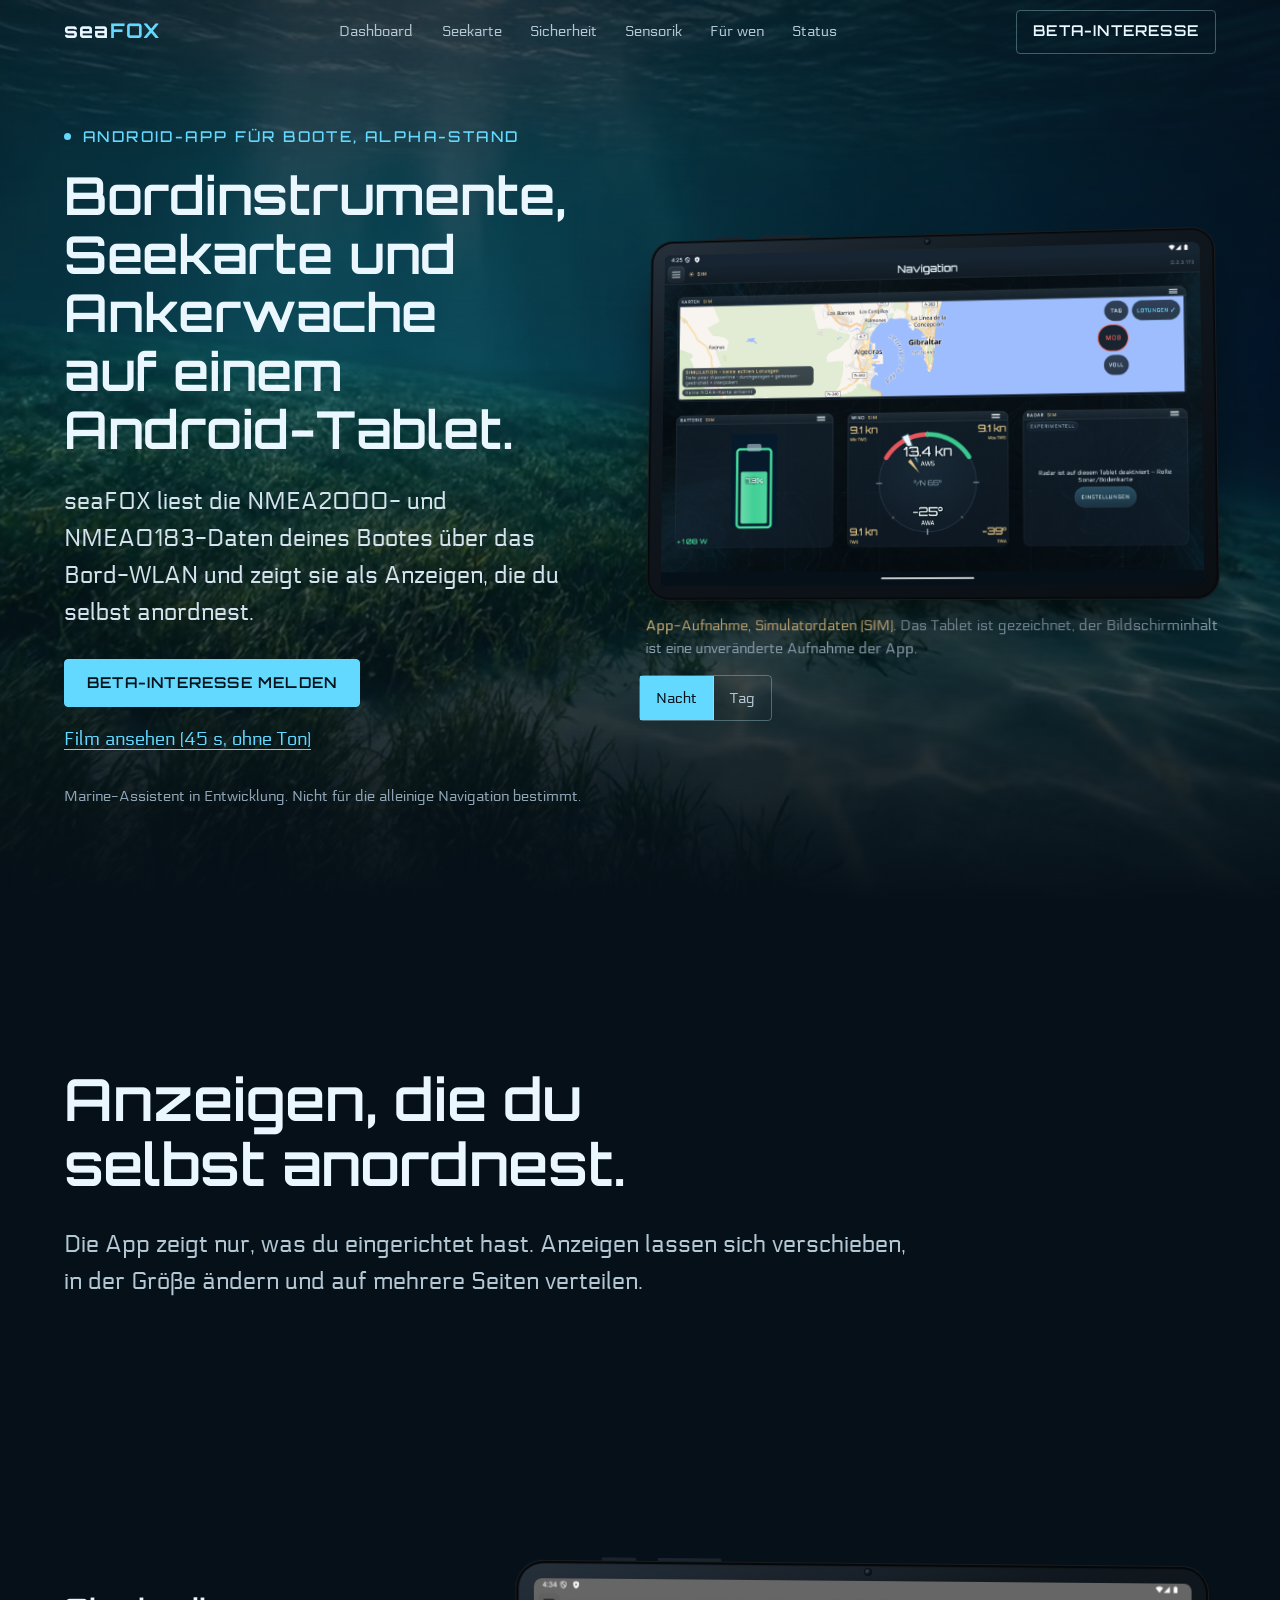
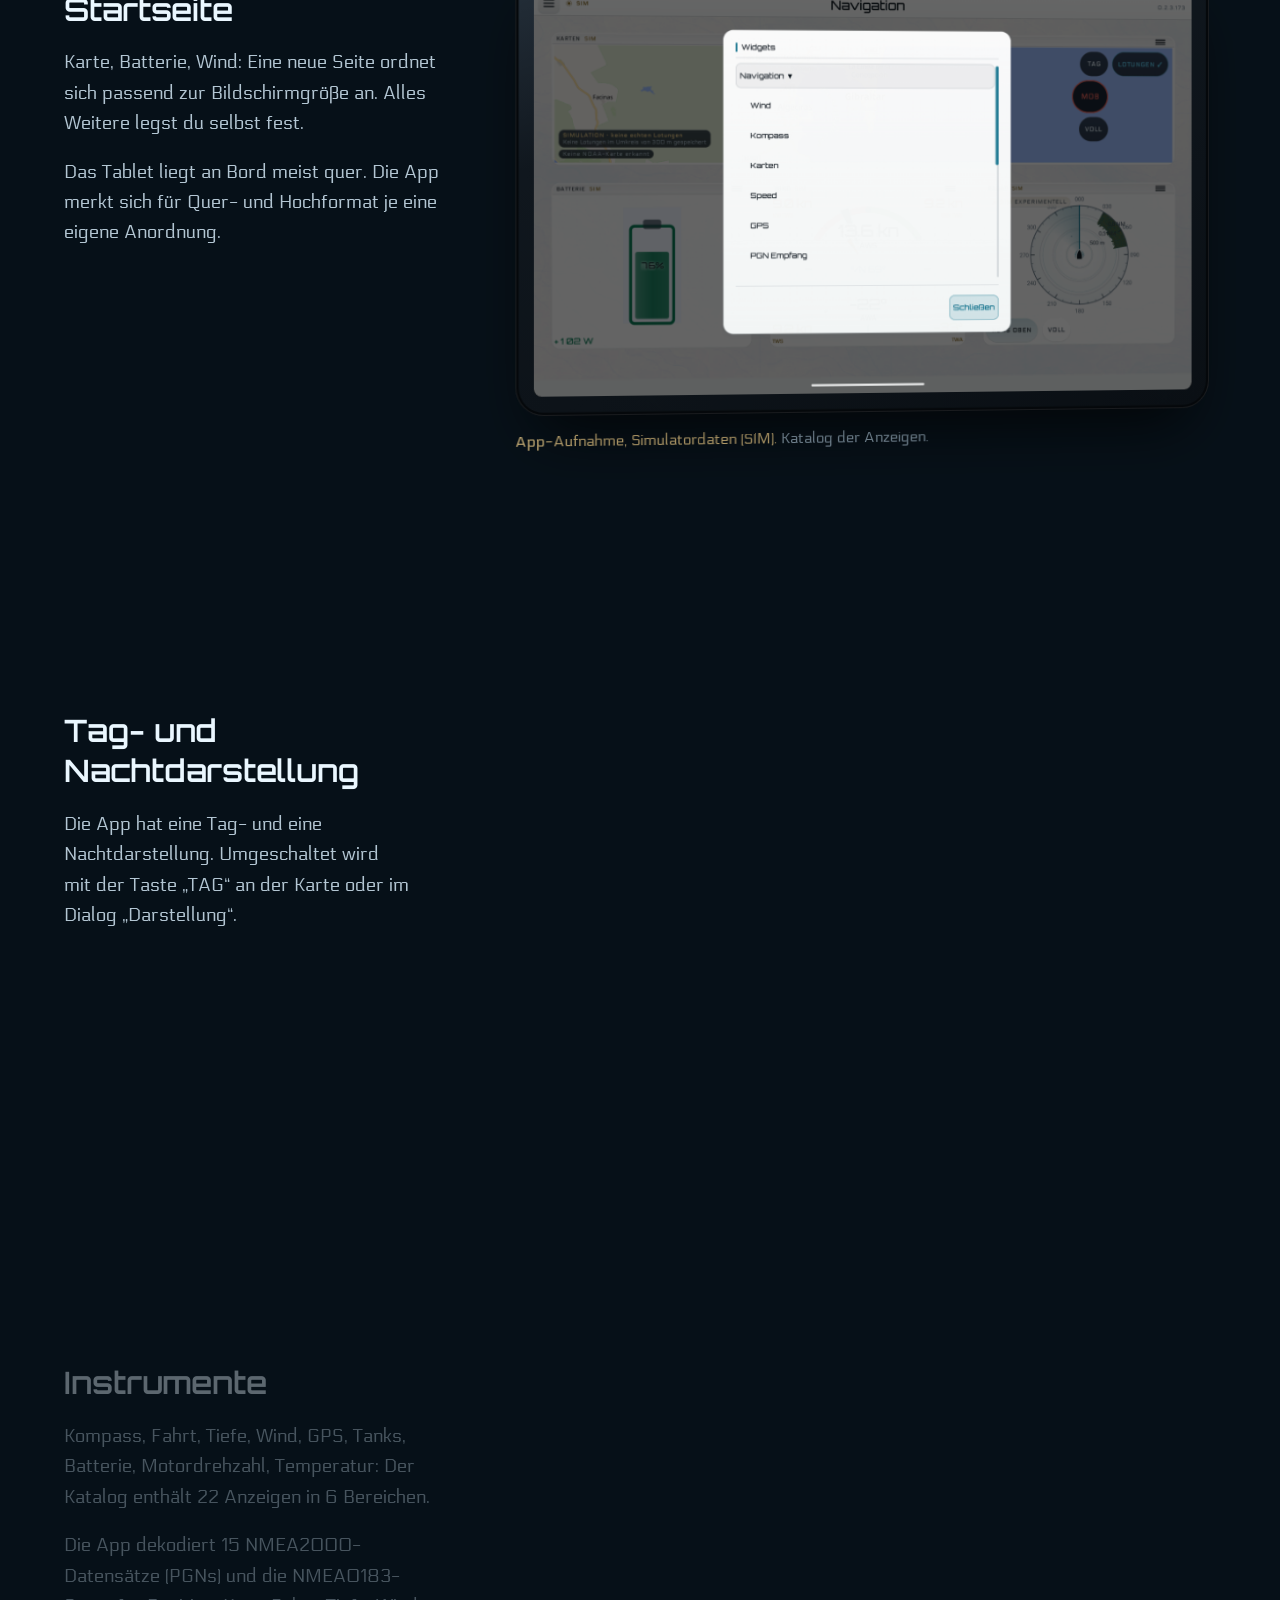
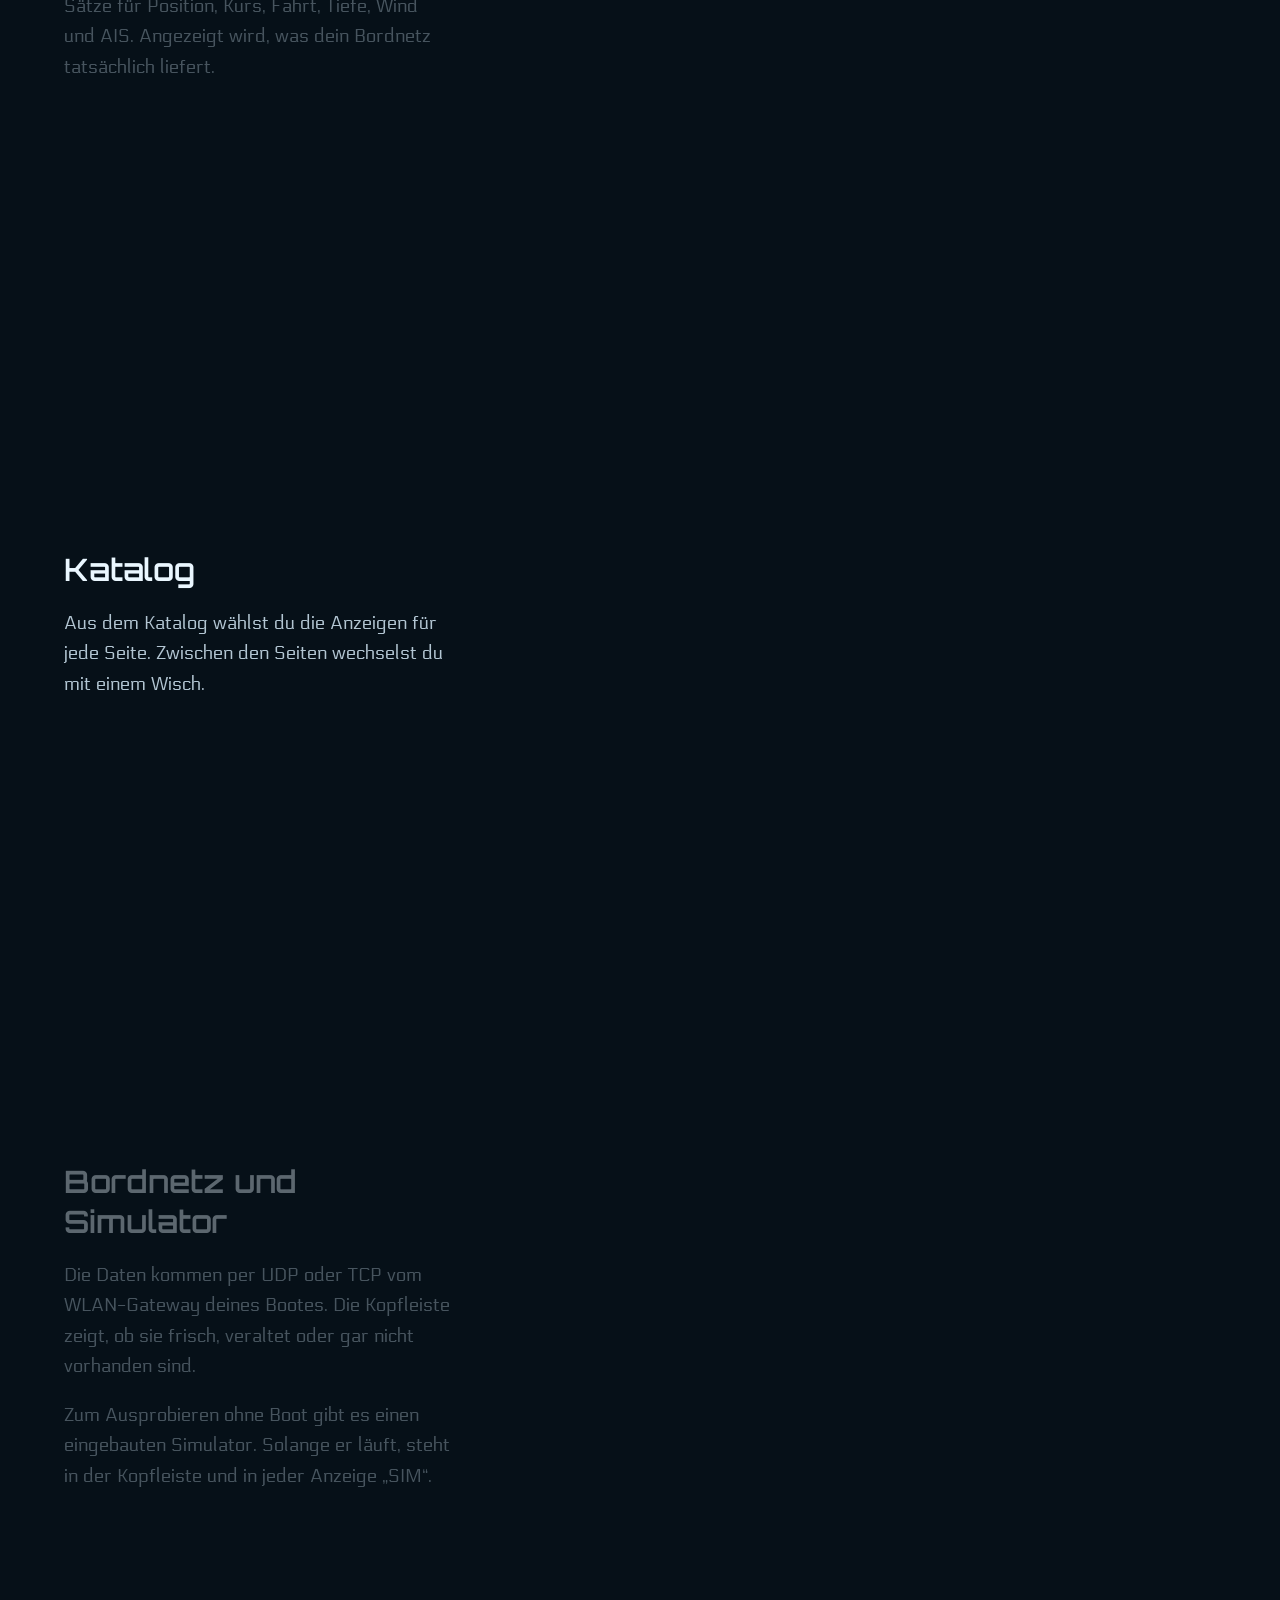
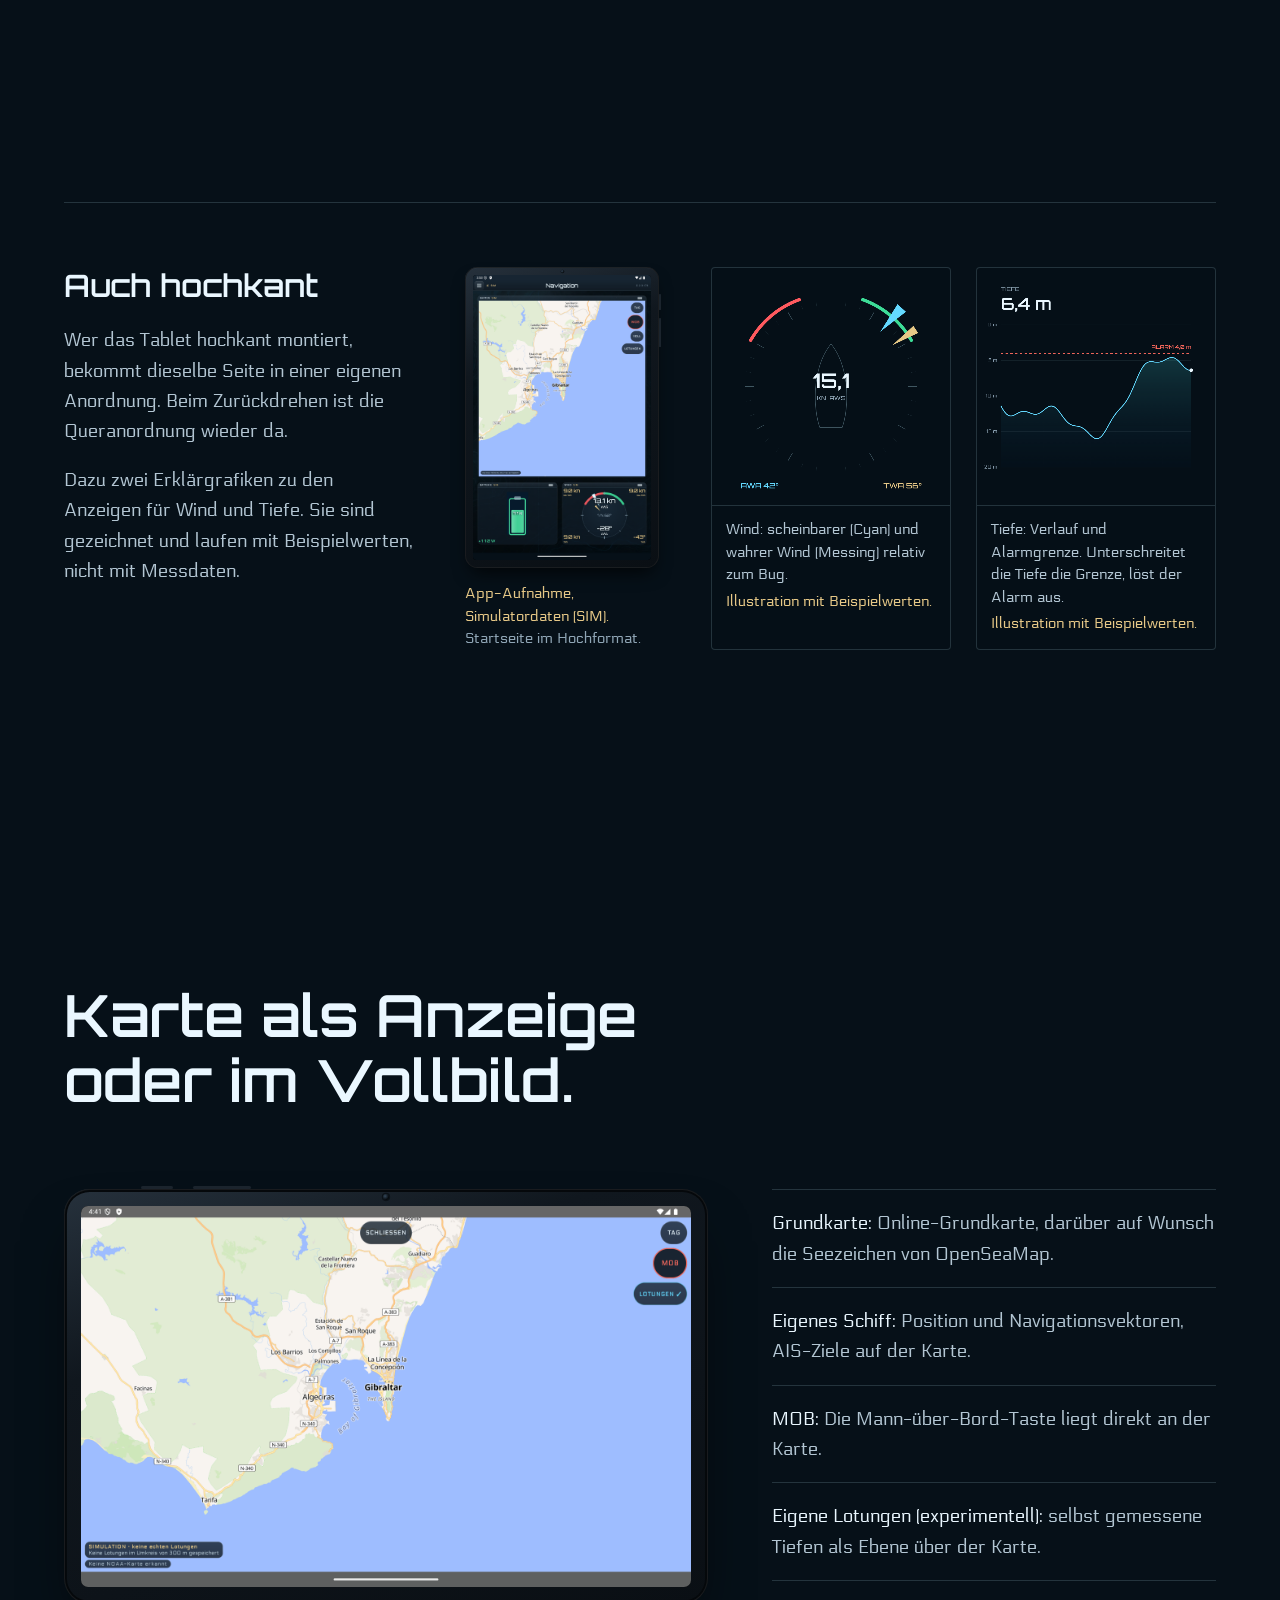
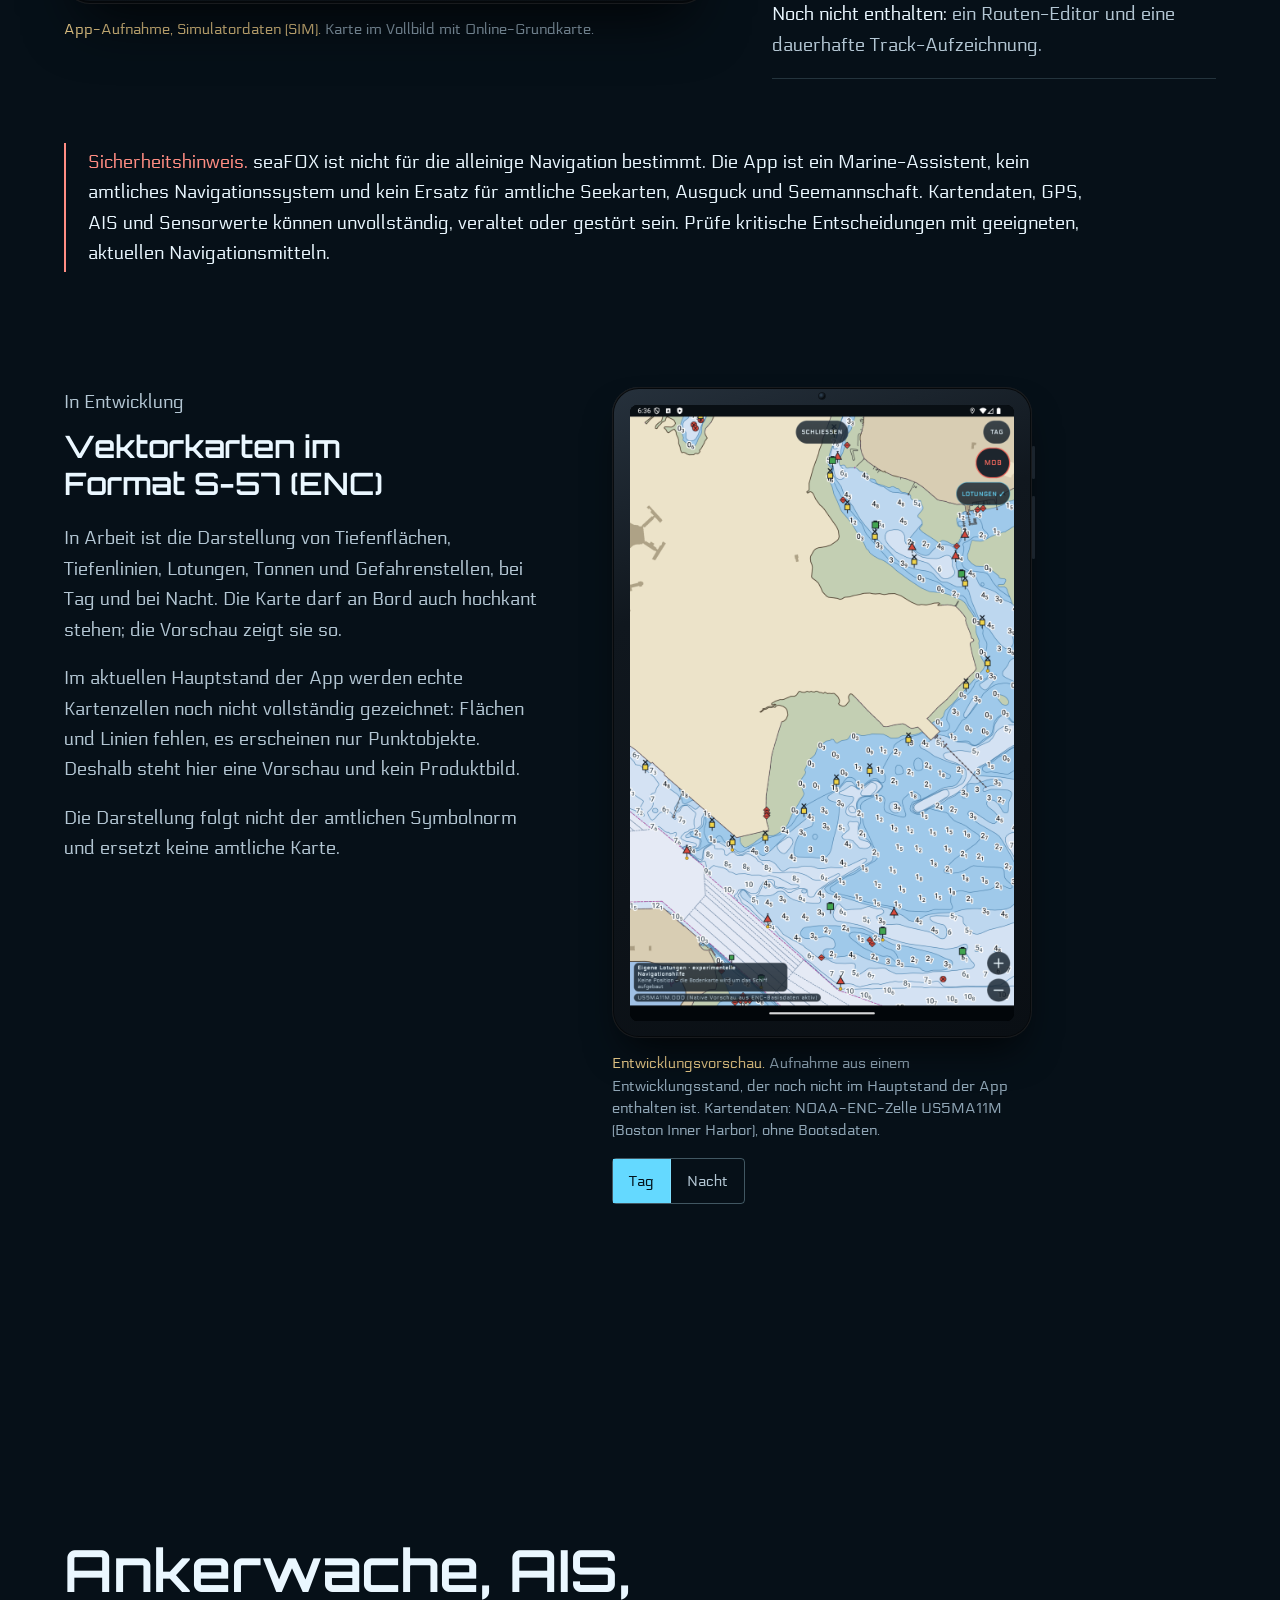
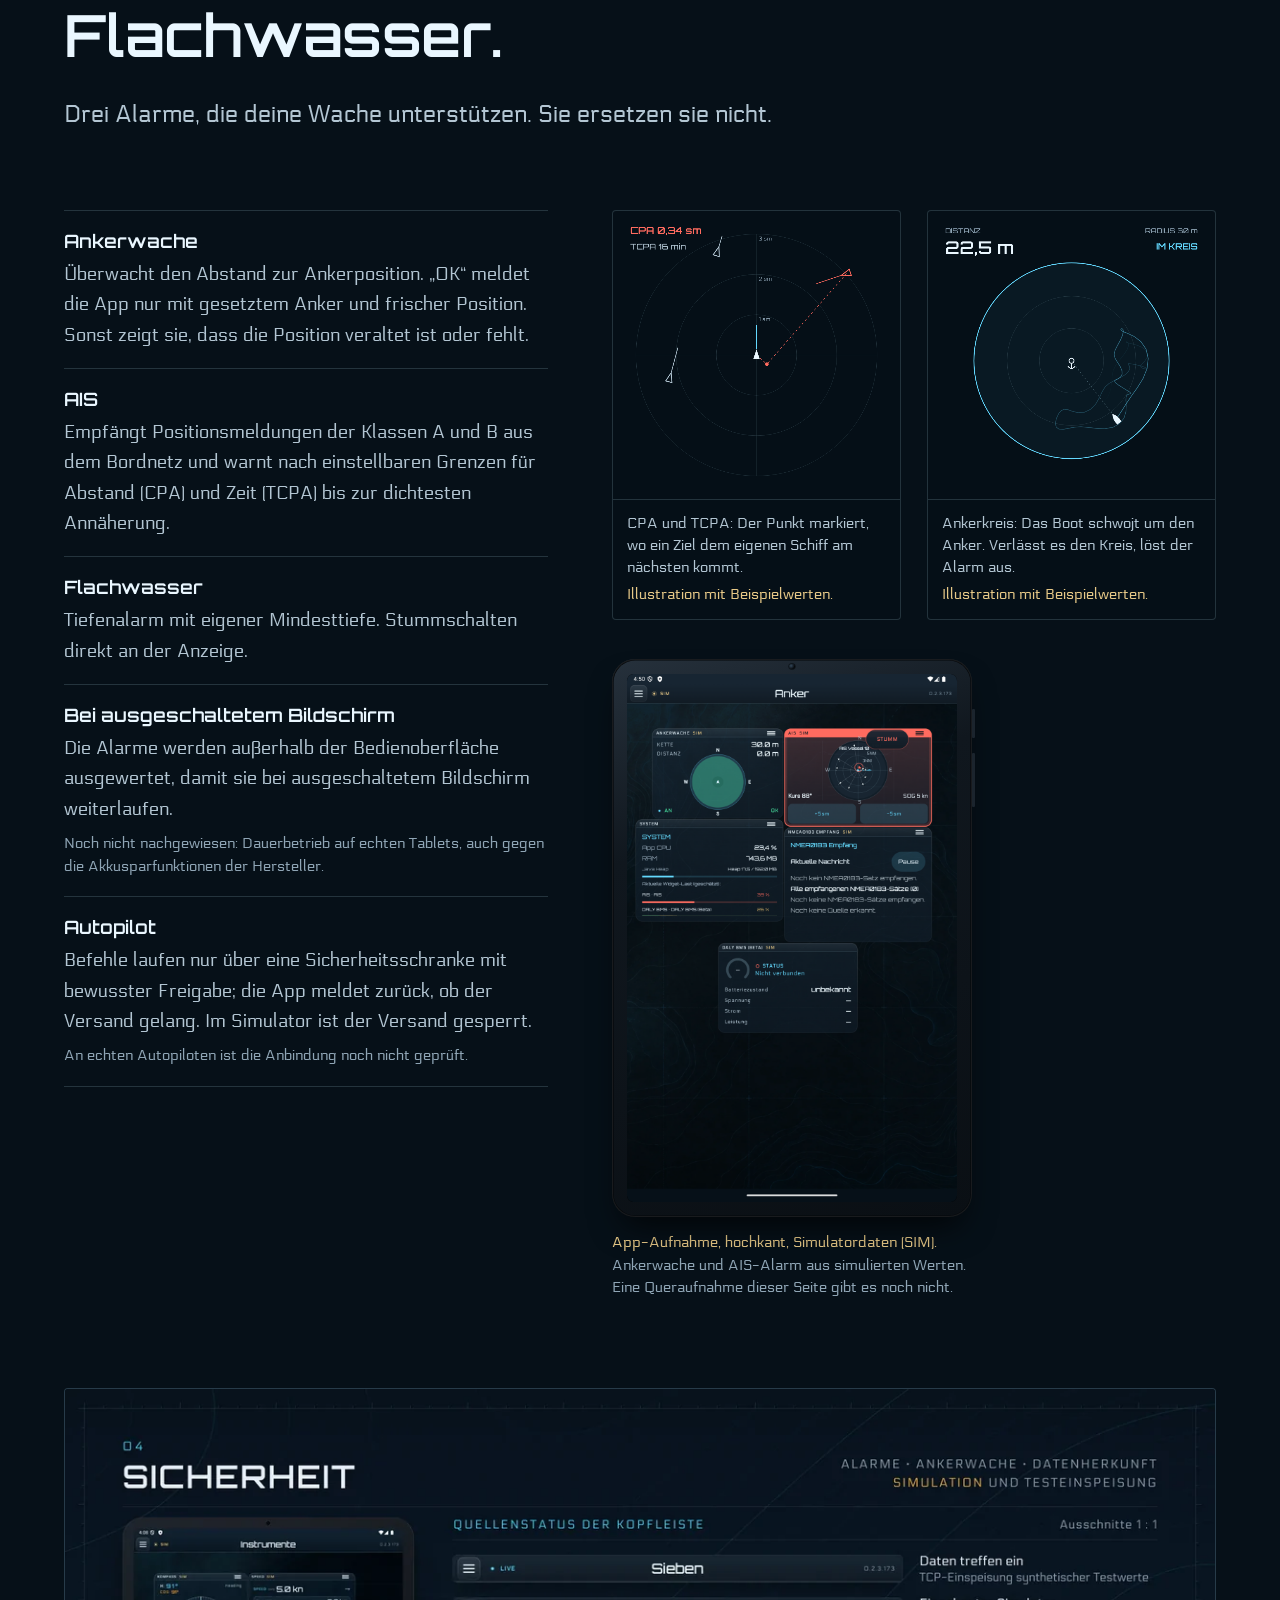
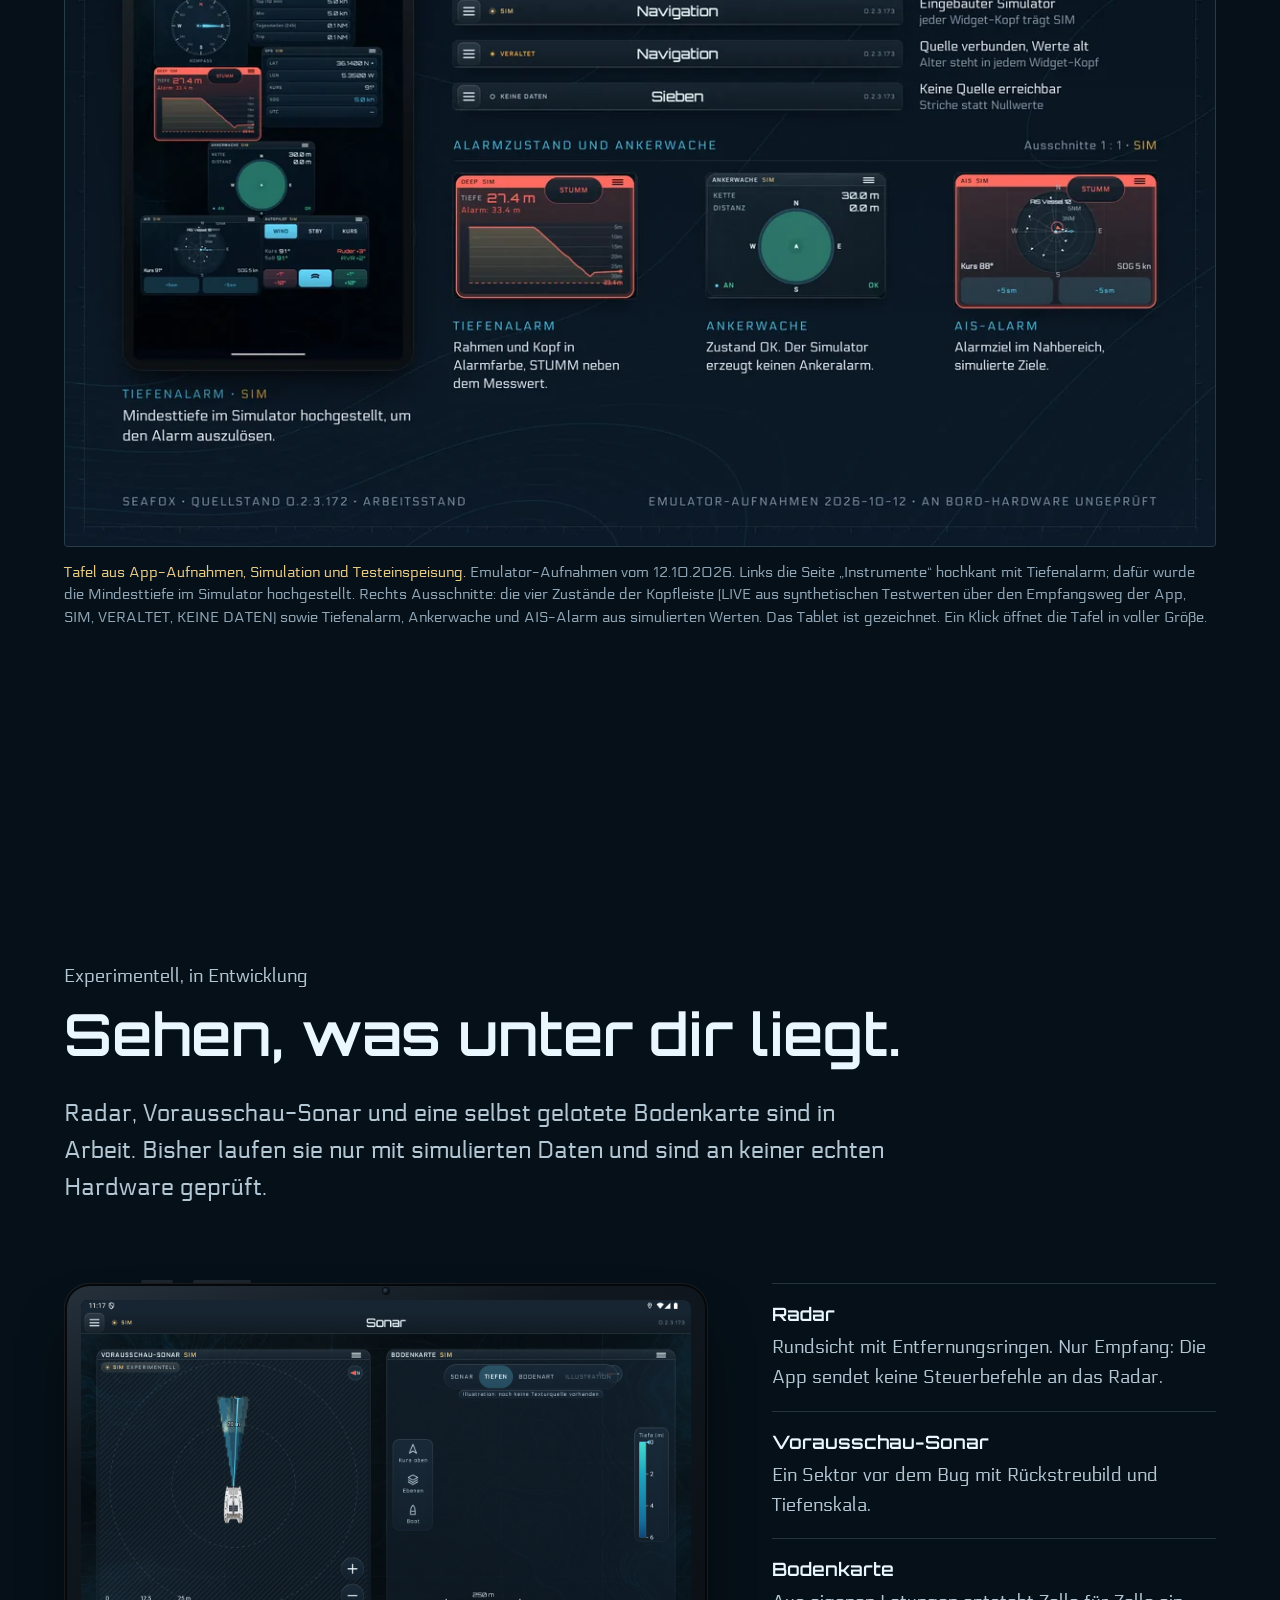
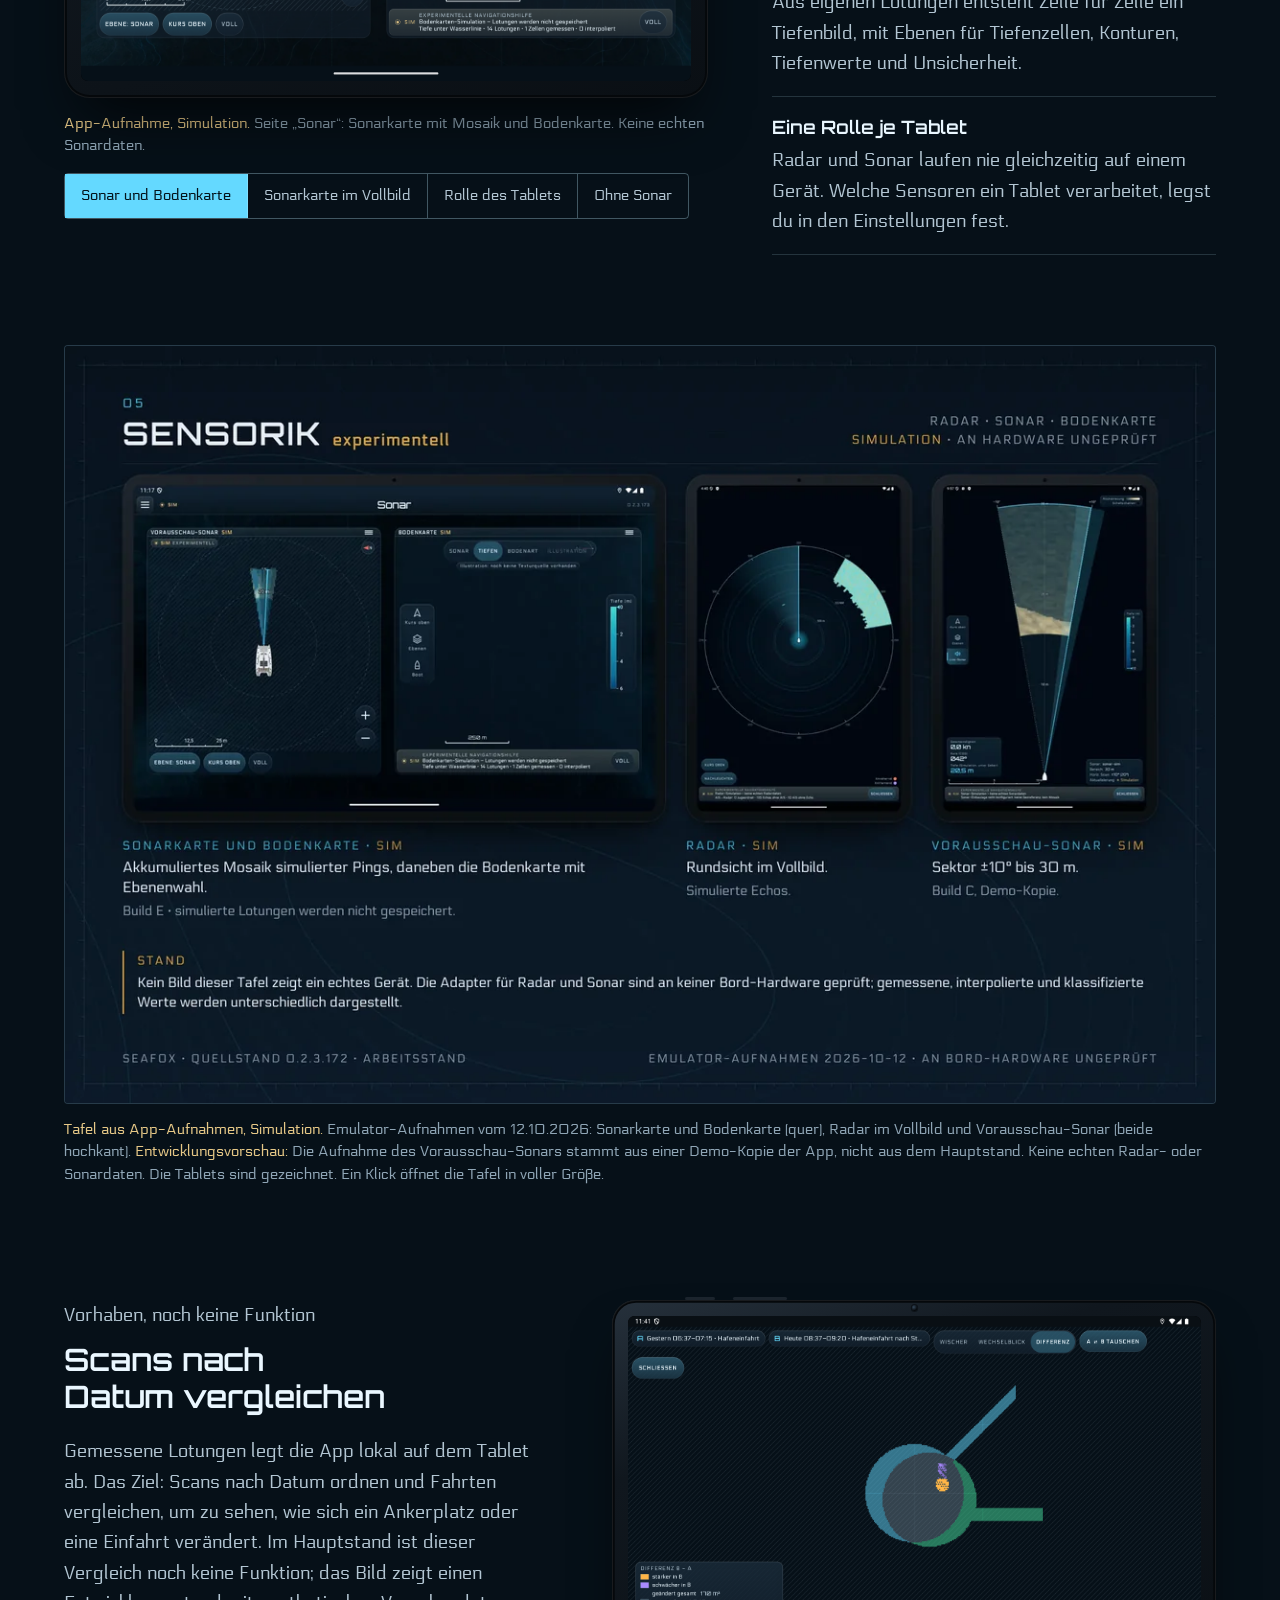
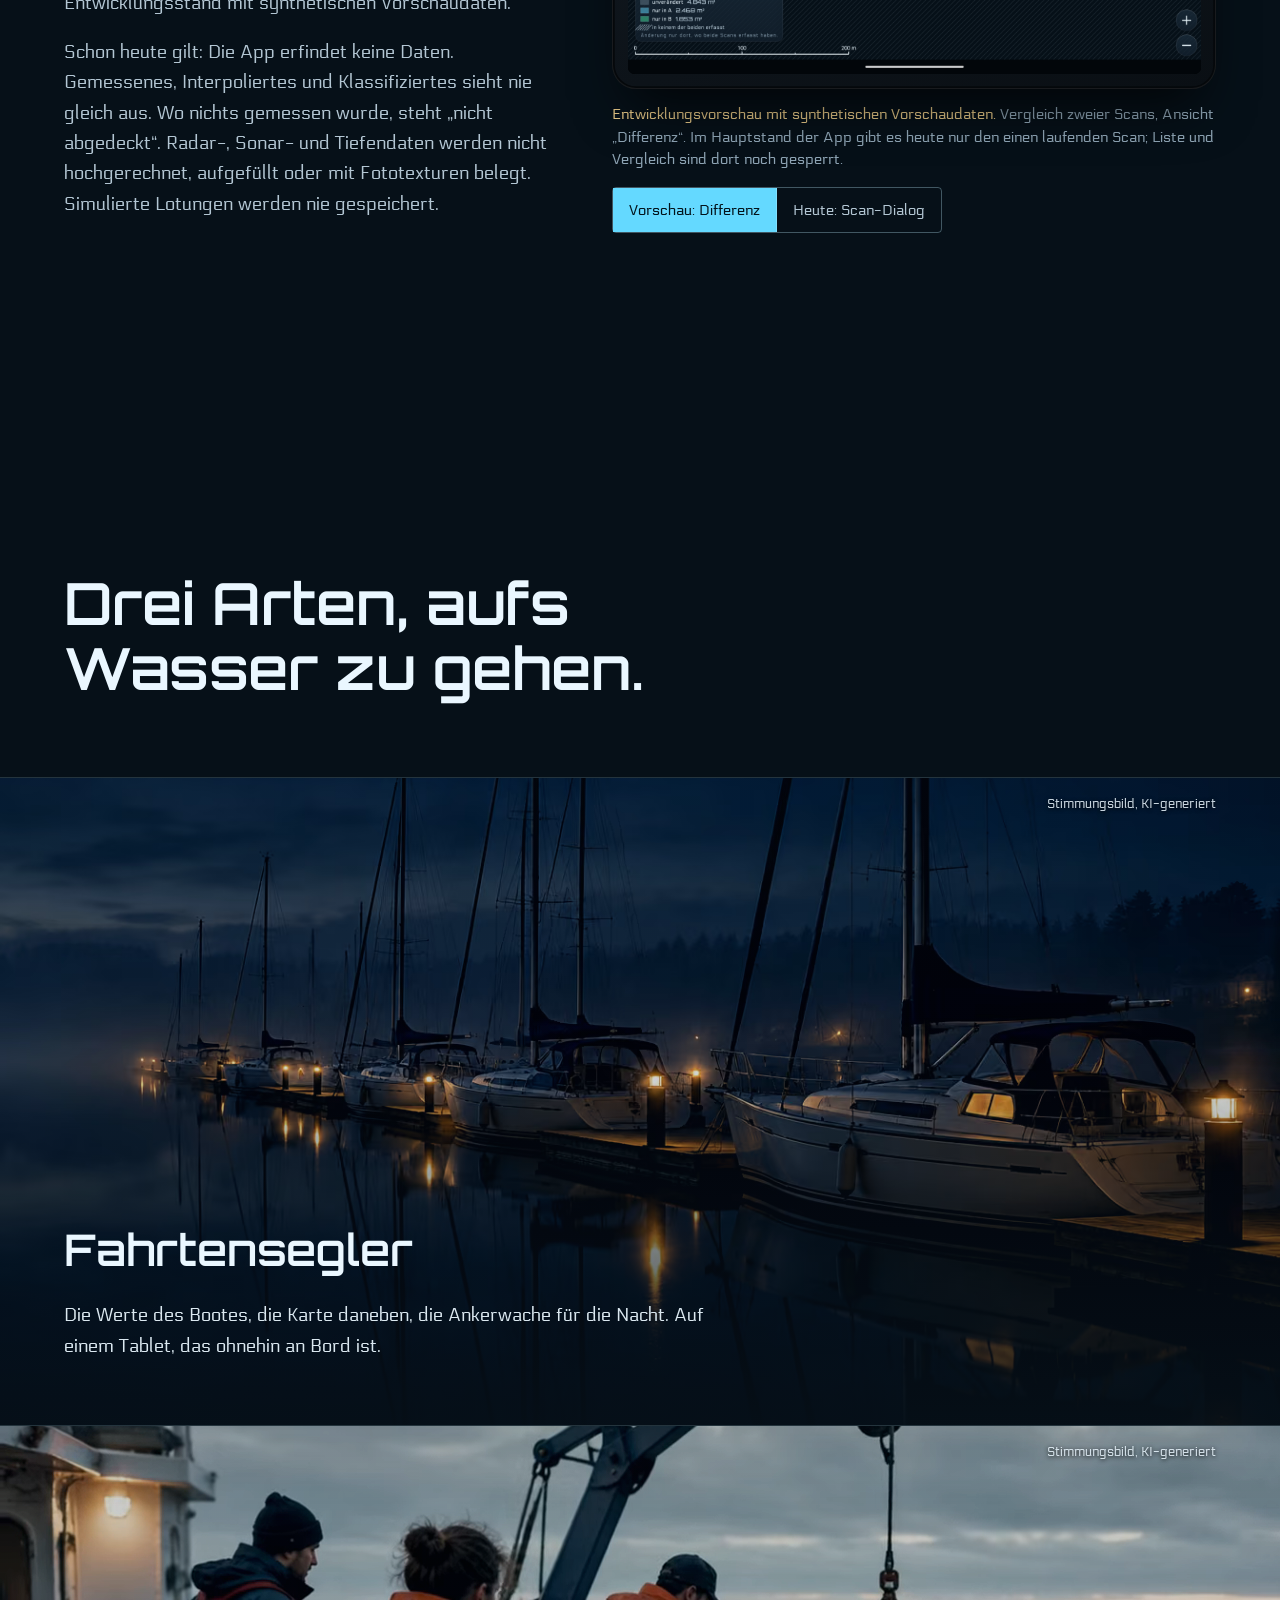
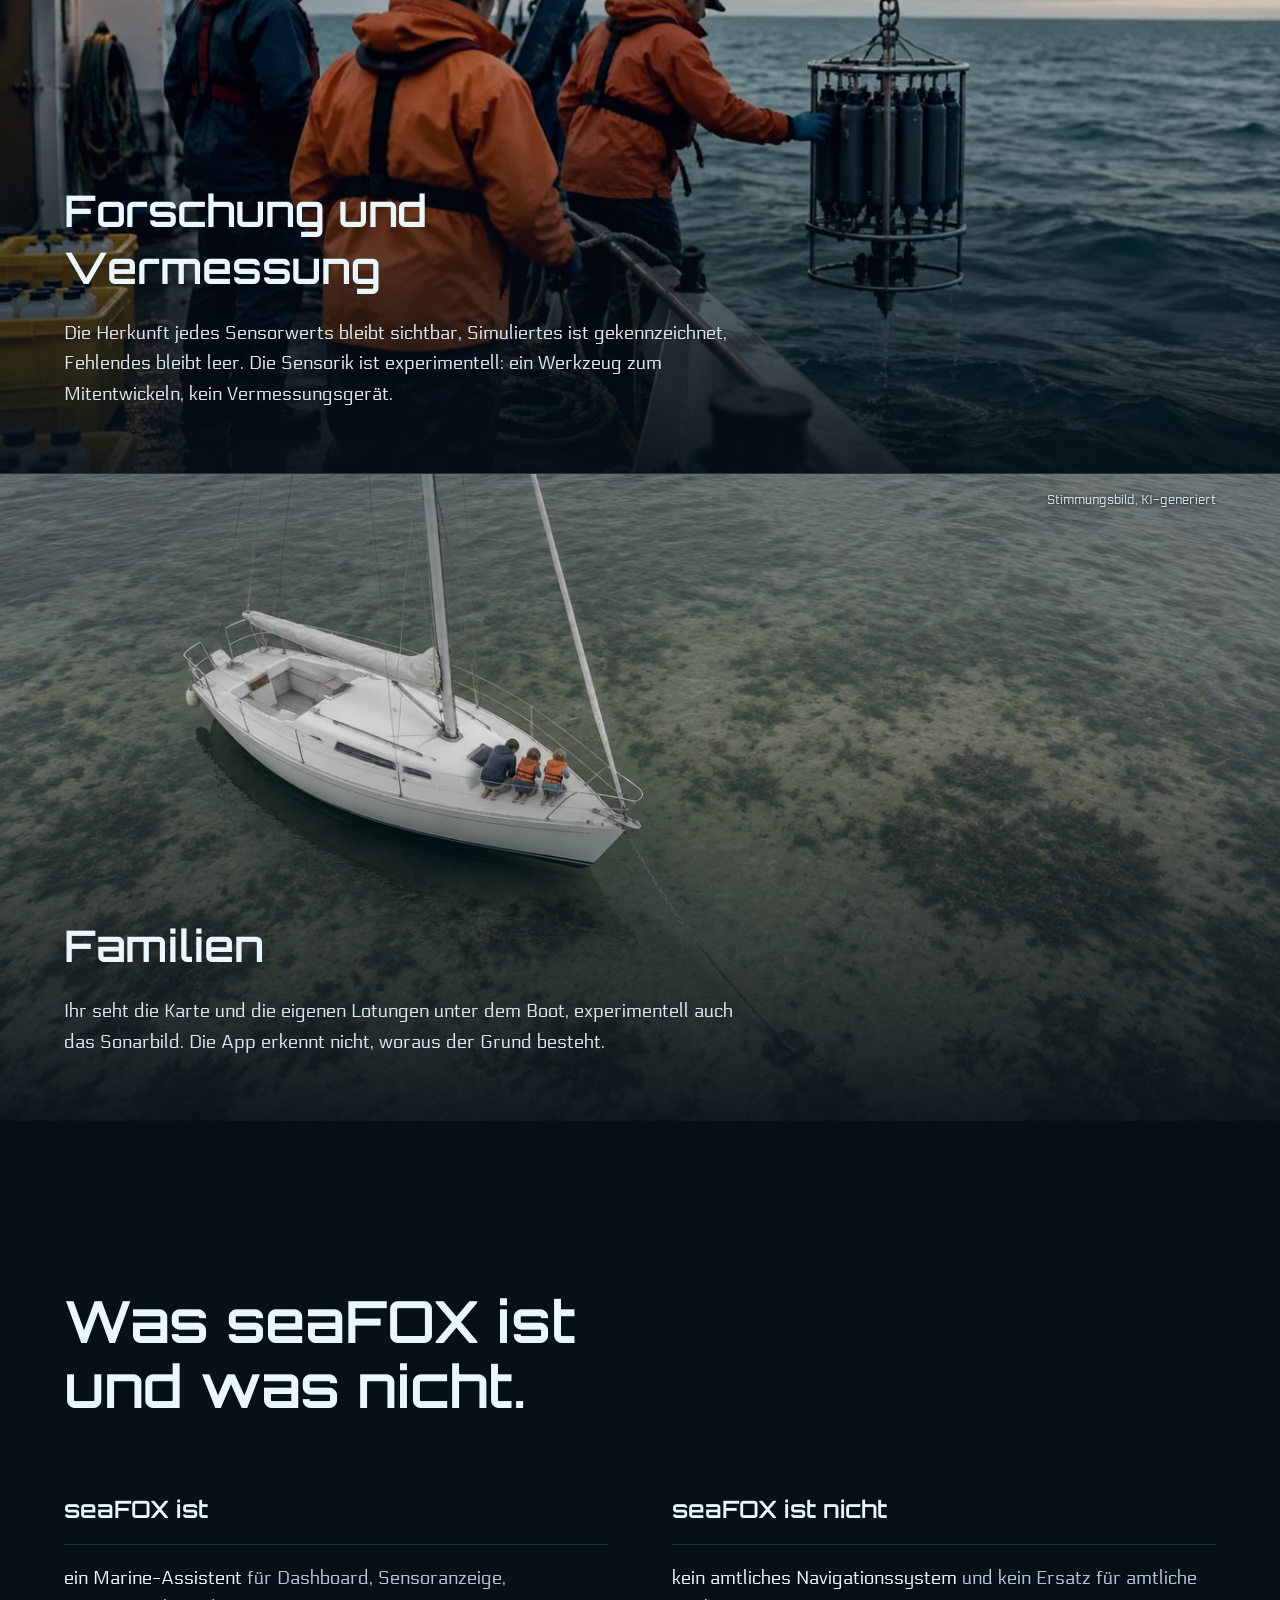
==== index.html @ 83c38358 "seaFOX Website: Stand 12. Oktober 2026" ====
<!doctype html>
<html lang="de" class="no-js">
<head>
<meta charset="utf-8">
<meta name="viewport" content="width=device-width, initial-scale=1">
<title>seaFOX – Bordinstrumente, Seekarte und Ankerwache auf einem Android-Tablet</title>
<meta name="description" content="seaFOX ist eine Android-App für Boote: NMEA2000-Dashboard mit frei anordenbaren Anzeigen, Seekarte, AIS und Ankerwache. Radar, Vorausschau-Sonar und Bodenkarte sind experimentell. Stand: Alpha. Nicht für die alleinige Navigation bestimmt.">
<meta name="robots" content="noindex, nofollow">
<meta name="theme-color" content="#061018">
<meta name="color-scheme" content="dark">
<link rel="preload" as="image" href="assets/video/hero-loop-poster.webp" type="image/webp" fetchpriority="high">
<link rel="preload" as="font" href="assets/fonts/orbitron_variable.ttf" type="font/ttf" crossorigin>
<link rel="preload" as="font" href="assets/fonts/electrolize_regular.ttf" type="font/ttf" crossorigin>
<link rel="stylesheet" href="css/site.css?v=11">
<link rel="icon" href="assets/img/favicon.svg" type="image/svg+xml">
<script>
(function (d) {
  var c = d.documentElement.classList; c.remove('no-js'); c.add('js');
  if (/[?&]capture=/.test(location.search)) { c.add('capture'); if (/capture=full/.test(location.search)) c.add('capture-full'); }
})(document);
</script>
</head>
<body>
<a class="skip" href="#main">Zum Inhalt springen</a>


<canvas id="ocean" aria-hidden="true"></canvas>

<header class="nav" id="nav">
  <a class="wordmark" href="#hero" aria-label="seaFOX, zum Seitenanfang"><span>sea<b>FOX</b></span></a>
  <nav aria-label="Hauptnavigation">
    <ul>
      <li><a href="#dashboard">Dashboard</a></li>
      <li><a href="#karte">Seekarte</a></li>
      <li><a href="#sicherheit">Sicherheit</a></li>
      <li><a href="#sensorik">Sensorik</a></li>
      <li><a href="#fuer-wen">Für wen</a></li>
      <li><a href="#status">Status</a></li>
    </ul>
  </nav>
  <a class="btn btn--quiet" href="#beta">Beta-Interesse</a>
</header>

<main id="main">

<!-- ====================== HERO ====================== -->
<section id="hero" aria-labelledby="hero-title">
  <div class="hero__media">
    <img src="assets/video/hero-loop-poster.webp" alt="" width="1280" height="720" fetchpriority="high" decoding="async">
    <video id="heroLoop" muted loop playsinline preload="none" aria-hidden="true" tabindex="-1" width="1280" height="720">
      <source data-src="assets/video/hero-loop.webm" type="video/webm">
      <source data-src="assets/video/hero-loop.mp4" type="video/mp4">
    </video>
  </div>
  <div class="hero__shade"></div>
  <div class="wrap hero__grid">
    <div class="hero__copy">
      <p class="eyebrow">Android-App für Boote, Alpha-Stand</p>
      <h1 id="hero-title">Bordinstrumente, Seekarte und Ankerwache auf einem Android-Tablet.</h1>
      <p class="lead">seaFOX liest die NMEA2000- und NMEA0183-Daten deines Bootes über das Bord-WLAN und zeigt sie als Anzeigen, die du selbst anordnest.</p>
      <div class="hero__cta">
        <a class="btn" href="#beta">Beta-Interesse melden</a>
        <a class="textlink" href="#film">Film ansehen (45 s, ohne Ton)</a>
      </div>
      <p class="small" style="margin-top:22px">Marine-Assistent in Entwicklung. Nicht für die alleinige Navigation bestimmt.</p>
    </div>
    <div class="hero__device">
      <figure class="device" id="heroDevice">
        <div class="device__body">
          <span class="device__cam"></span>
          <div class="device__screen">
            <img class="is-active" src="assets/screens/65_dashboard_landscape_night.webp" width="1500" height="937" alt="seaFOX im Querformat, Nachtdarstellung: Seite „Navigation“ mit Karte, Batterie und Wind. Alle Werte stammen aus dem Simulator der App und sind mit SIM gekennzeichnet." fetchpriority="high" decoding="async">
            <img src="assets/screens/60_dashboard_landscape_day.webp" width="1500" height="937" alt="Dieselbe Seite in der Tagdarstellung, zusätzlich mit Radar-Kachel (Simulation)." loading="lazy" decoding="async">
          </div>
        </div>
        <figcaption><b>App-Aufnahme, Simulatordaten (SIM).</b> Das Tablet ist gezeichnet, der Bildschirminhalt ist eine unveränderte Aufnahme der App.</figcaption>
      </figure>
      <div class="seg" role="group" aria-label="Darstellung der Aufnahme" data-toggle="#heroDevice">
        <button type="button" aria-pressed="true" data-i="0">Nacht</button>
        <button type="button" aria-pressed="false" data-i="1">Tag</button>
      </div>
    </div>
  </div>
</section>

<!-- ====================== DASHBOARD ====================== -->
<section id="dashboard" class="pad" aria-labelledby="dash-title">
  <div class="wrap">
    <div class="head" data-ping>
      <h2 id="dash-title">Anzeigen, die du selbst anordnest.</h2>
      <p class="lead">Die App zeigt nur, was du eingerichtet hast. Anzeigen lassen sich verschieben, in der Größe ändern und auf mehrere Seiten verteilen.</p>
    </div>

    <div class="scrolly" id="scrolly">
      <div class="scrolly__stage">
        <figure class="device" id="dashDevice">
          <div class="device__body">
            <span class="device__cam"></span>
            <div class="device__screen">
              <img class="is-active" src="assets/screens/65_dashboard_landscape_night.webp" width="1500" height="937" alt="Startseite „Navigation“ im Querformat, Nachtdarstellung: Karte oben, darunter Batterie, Wind und eine Radar-Kachel, die auf diesem Tablet deaktiviert ist. Simulatordaten." loading="lazy" decoding="async" data-cap="<b>App-Aufnahme, Simulatordaten (SIM).</b> Startseite in der Nachtdarstellung.">
              <img src="assets/screens/60_dashboard_landscape_day.webp" width="1500" height="937" alt="Startseite im Querformat, Tagdarstellung, mit Radar-Kachel. Simulatordaten." loading="lazy" decoding="async" data-cap="<b>App-Aufnahme, Simulatordaten (SIM).</b> Startseite in der Tagdarstellung; die Radar-Kachel zeigt eine Simulation.">
              <img src="assets/screens/82_seven_widgets_landscape_rearranged_simulator_night.webp" width="1500" height="937" alt="Entwicklungsvorschau: Seite mit sieben Anzeigen im Querformat – Tiefe, Kompass, Speed, GPS, Wind, Temperatur, Ankerwache. Simulatordaten." loading="lazy" decoding="async" data-cap="<b>Entwicklungsvorschau, Simulatordaten (SIM).</b> Seite mit sieben Anzeigen; Aufnahme aus einem Entwicklungsstand, der nicht dem Hauptstand entspricht.">
              <img src="assets/screens/63_dialog_widget_catalog_landscape_day.webp" width="1500" height="937" alt="Dialog „Widgets“ im Querformat: Katalog der wählbaren Anzeigen, Bereich Navigation." loading="lazy" decoding="async" data-cap="<b>App-Aufnahme, Simulatordaten (SIM).</b> Katalog der Anzeigen.">
              <img src="assets/screens/68_dialog_router_landscape_night.webp" width="1500" height="937" alt="Dialog „WLAN Router“ im Querformat: Router-Adresse, Port, Protokoll TCP oder UDP, NMEA-Quelle Live-Daten oder Simulation." loading="lazy" decoding="async" data-cap="<b>App-Aufnahme.</b> Dialog „WLAN Router“ mit der Wahl zwischen Live-Daten und Simulation.">
            </div>
          </div>
          <figcaption id="dashCap"><b>App-Aufnahme, Simulatordaten (SIM).</b> Startseite in der Nachtdarstellung.</figcaption>
        </figure>
      </div>
      <div class="scrolly__steps">
        <article class="step is-active" data-screen="0">
          <h3>Startseite</h3>
          <p>Karte, Batterie, Wind: Eine neue Seite ordnet sich passend zur Bildschirmgröße an. Alles Weitere legst du selbst fest.</p>
          <p>Das Tablet liegt an Bord meist quer. Die App merkt sich für Quer- und Hochformat je eine eigene Anordnung.</p>
        </article>
        <article class="step" data-screen="1">
          <h3>Tag- und Nachtdarstellung</h3>
          <p>Die App hat eine Tag- und eine Nachtdarstellung. Umgeschaltet wird mit der Taste „TAG“ an der Karte oder im Dialog „Darstellung“.</p>
        </article>
        <article class="step" data-screen="2">
          <h3>Instrumente</h3>
          <p>Kompass, Fahrt, Tiefe, Wind, GPS, Tanks, Batterie, Motordrehzahl, Temperatur: Der Katalog enthält 22 Anzeigen in 6 Bereichen.</p>
          <p>Die App dekodiert 15 NMEA2000-Datensätze (PGNs) und die NMEA0183-Sätze für Position, Kurs, Fahrt, Tiefe, Wind und AIS. Angezeigt wird, was dein Bordnetz tatsächlich liefert.</p>
        </article>
        <article class="step" data-screen="3">
          <h3>Katalog</h3>
          <p>Aus dem Katalog wählst du die Anzeigen für jede Seite. Zwischen den Seiten wechselst du mit einem Wisch.</p>
        </article>
        <article class="step" data-screen="4">
          <h3>Bordnetz und Simulator</h3>
          <p>Die Daten kommen per UDP oder TCP vom WLAN-Gateway deines Bootes. Die Kopfleiste zeigt, ob sie frisch, veraltet oder gar nicht vorhanden sind.</p>
          <p>Zum Ausprobieren ohne Boot gibt es einen eingebauten Simulator. Solange er läuft, steht in der Kopfleiste und in jeder Anzeige „SIM“.</p>
        </article>
      </div>
    </div>

    <div class="also">
      <div>
        <h3 class="sub">Auch hochkant</h3>
        <p class="muted">Wer das Tablet hochkant montiert, bekommt dieselbe Seite in einer eigenen Anordnung. Beim Zurückdrehen ist die Queranordnung wieder da.</p>
        <p class="muted">Dazu zwei Erklärgrafiken zu den Anzeigen für Wind und Tiefe. Sie sind gezeichnet und laufen mit Beispielwerten, nicht mit Messdaten.</p>
      </div>
      <figure class="device device--portrait">
        <div class="device__body"><span class="device__cam"></span>
          <div class="device__screen"><img class="is-active" src="assets/screens/02_default_layout_sim_night.webp" width="937" height="1500" alt="Startseite „Navigation“ im Hochformat, Nachtdarstellung: Karte oben, darunter Batterie und Wind. Simulatordaten." loading="lazy" decoding="async"></div>
        </div>
        <figcaption><b>App-Aufnahme, Simulatordaten (SIM).</b> Startseite im Hochformat.</figcaption>
      </figure>
      <div class="figs">
        <figure class="viz">
          <canvas data-viz="wind" width="800" height="800" role="img" aria-label="Erklärgrafik Windanzeige: Zeiger für scheinbaren und wahren Wind, Sektoren für Backbord und Steuerbord. Beispielwerte, keine Messung."></canvas>
          <figcaption>Wind: scheinbarer (Cyan) und wahrer Wind (Messing) relativ zum Bug. <b>Illustration mit Beispielwerten.</b></figcaption>
        </figure>
        <figure class="viz">
          <canvas data-viz="depth" width="800" height="800" role="img" aria-label="Erklärgrafik Tiefe: Verlauf der Tiefe mit gestrichelter Alarmgrenze. Beispielwerte, keine Messung."></canvas>
          <figcaption>Tiefe: Verlauf und Alarmgrenze. Unterschreitet die Tiefe die Grenze, löst der Alarm aus. <b>Illustration mit Beispielwerten.</b></figcaption>
        </figure>
      </div>
    </div>
  </div>
</section>

<!-- ====================== SEEKARTE ====================== -->
<section id="karte" class="pad" aria-labelledby="karte-title">
  <div class="wrap">
    <div class="head" data-ping>
      <h2 id="karte-title">Karte als Anzeige oder im Vollbild.</h2>
    </div>

    <div class="split">
      <figure class="device">
        <div class="device__body">
          <span class="device__cam"></span>
          <div class="device__screen">
            <img class="is-active" src="assets/screens/64_chart_fullscreen_landscape_day.webp" width="1500" height="937" alt="Karte im Vollbild, Querformat, Tagdarstellung: Küste mit den Tasten SCHLIESSEN, TAG, MOB und LOTUNGEN. Hinweis im Bild: Simulation, keine echten Lotungen." loading="lazy" decoding="async">
          </div>
        </div>
        <figcaption><b>App-Aufnahme, Simulatordaten (SIM).</b> Karte im Vollbild mit Online-Grundkarte.</figcaption>
      </figure>
      <ul class="rows">
        <li><b>Grundkarte:</b> Online-Grundkarte, darüber auf Wunsch die Seezeichen von OpenSeaMap.</li>
        <li><b>Eigenes Schiff:</b> Position und Navigationsvektoren, AIS-Ziele auf der Karte.</li>
        <li><b>MOB:</b> Die Mann-über-Bord-Taste liegt direkt an der Karte.</li>
        <li><b>Eigene Lotungen (experimentell):</b> selbst gemessene Tiefen als Ebene über der Karte.</li>
        <li><b>Noch nicht enthalten:</b> ein Routen-Editor und eine dauerhafte Track-Aufzeichnung.</li>
      </ul>
    </div>

    <div class="notice" role="note">
      <p><strong>Sicherheitshinweis.</strong> seaFOX ist nicht für die alleinige Navigation bestimmt. Die App ist ein Marine-Assistent, kein amtliches Navigationssystem und kein Ersatz für amtliche Seekarten, Ausguck und Seemannschaft. Kartendaten, GPS, AIS und Sensorwerte können unvollständig, veraltet oder gestört sein. Prüfe kritische Entscheidungen mit geeigneten, aktuellen Navigationsmitteln.</p>
    </div>

    <div class="split split--rev">
      <div>
        <p class="kicker">In Entwicklung</p>
        <h3 class="sub">Vektorkarten im Format S-57 (ENC)</h3>
        <p class="muted">In Arbeit ist die Darstellung von Tiefenflächen, Tiefenlinien, Lotungen, Tonnen und Gefahrenstellen, bei Tag und bei Nacht. Die Karte darf an Bord auch hochkant stehen; die Vorschau zeigt sie so.</p>
        <p class="muted">Im aktuellen Hauptstand der App werden echte Kartenzellen noch nicht vollständig gezeichnet: Flächen und Linien fehlen, es erscheinen nur Punktobjekte. Deshalb steht hier eine Vorschau und kein Produktbild.</p>
        <p class="muted">Die Darstellung folgt nicht der amtlichen Symbolnorm und ersetzt keine amtliche Karte.</p>
      </div>
      <div>
        <figure class="device device--portrait" id="encDevice" style="max-width:420px">
          <div class="device__body">
            <span class="device__cam"></span>
            <div class="device__screen">
              <img class="is-active" src="assets/screens/87_chart_noaa_day_zoom14.webp" width="937" height="1500" alt="Entwicklungsvorschau, Hochformat: Vektorkarte einer amtlichen US-Kartenzelle am Tag mit Tiefenflächen, Lotungen, Tonnen und Gefahrenstellen." loading="lazy" decoding="async">
              <img src="assets/screens/90_chart_noaa_night_zoom14.webp" width="937" height="1500" alt="Entwicklungsvorschau, Hochformat: dieselbe Kartenzelle in Nachtfarben." loading="lazy" decoding="async">
            </div>
          </div>
          <figcaption><b>Entwicklungsvorschau.</b> Aufnahme aus einem Entwicklungsstand, der noch nicht im Hauptstand der App enthalten ist. Kartendaten: NOAA-ENC-Zelle US5MA11M (Boston Inner Harbor), ohne Bootsdaten.</figcaption>
        </figure>
        <div class="seg" role="group" aria-label="Darstellung der Vorschau" data-toggle="#encDevice">
          <button type="button" aria-pressed="true" data-i="0">Tag</button>
          <button type="button" aria-pressed="false" data-i="1">Nacht</button>
        </div>
      </div>
    </div>
  </div>
</section>

<!-- ====================== SICHERHEIT ====================== -->
<section id="sicherheit" class="pad" aria-labelledby="sich-title">
  <div class="wrap">
    <div class="head" data-ping>
      <h2 id="sich-title">Ankerwache, AIS, Flachwasser.</h2>
      <p class="lead">Drei Alarme, die deine Wache unterstützen. Sie ersetzen sie nicht.</p>
    </div>

    <div class="split split--rev">
      <dl class="rows">
        <div>
          <dt>Ankerwache</dt>
          <dd>Überwacht den Abstand zur Ankerposition. „OK“ meldet die App nur mit gesetztem Anker und frischer Position. Sonst zeigt sie, dass die Position veraltet ist oder fehlt.</dd>
        </div>
        <div>
          <dt>AIS</dt>
          <dd>Empfängt Positionsmeldungen der Klassen A und B aus dem Bordnetz und warnt nach einstellbaren Grenzen für Abstand (CPA) und Zeit (TCPA) bis zur dichtesten Annäherung.</dd>
        </div>
        <div>
          <dt>Flachwasser</dt>
          <dd>Tiefenalarm mit eigener Mindesttiefe. Stummschalten direkt an der Anzeige.</dd>
        </div>
        <div>
          <dt>Bei ausgeschaltetem Bildschirm</dt>
          <dd>Die Alarme werden außerhalb der Bedienoberfläche ausgewertet, damit sie bei ausgeschaltetem Bildschirm weiterlaufen.
            <span class="small">Noch nicht nachgewiesen: Dauerbetrieb auf echten Tablets, auch gegen die Akkusparfunktionen der Hersteller.</span></dd>
        </div>
        <div>
          <dt>Autopilot</dt>
          <dd>Befehle laufen nur über eine Sicherheitsschranke mit bewusster Freigabe; die App meldet zurück, ob der Versand gelang. Im Simulator ist der Versand gesperrt.
            <span class="small">An echten Autopiloten ist die Anbindung noch nicht geprüft.</span></dd>
        </div>
      </dl>
      <div>
        <div class="figs">
          <figure class="viz">
            <canvas data-viz="ais" width="800" height="800" role="img" aria-label="Erklärgrafik: AIS-Ziele um das eigene Schiff mit Kursvektoren und der Linie zum Punkt der dichtesten Annäherung. Beispielwerte, keine Messung."></canvas>
            <figcaption>CPA und TCPA: Der Punkt markiert, wo ein Ziel dem eigenen Schiff am nächsten kommt. <b>Illustration mit Beispielwerten.</b></figcaption>
          </figure>
          <figure class="viz">
            <canvas data-viz="anchor" width="800" height="800" role="img" aria-label="Erklärgrafik: Boot schwojt innerhalb eines Ankerkreises. Beispielwerte, keine Messung."></canvas>
            <figcaption>Ankerkreis: Das Boot schwojt um den Anker. Verlässt es den Kreis, löst der Alarm aus. <b>Illustration mit Beispielwerten.</b></figcaption>
          </figure>
        </div>
        <figure class="device device--portrait" style="margin-top:clamp(24px,3vw,40px); max-width:360px">
          <div class="device__body"><span class="device__cam"></span>
            <div class="device__screen"><img class="is-active" src="assets/screens/43_page_anchor_ais_nmea_system_final_build_night.webp" width="937" height="1500" alt="Seite „Anker“ im Hochformat: Ankerwache mit Kettenlänge und Distanz, AIS-Anzeige im Alarmzustand mit STUMM-Taste. Simulatordaten." loading="lazy" decoding="async"></div>
          </div>
          <figcaption><b>App-Aufnahme, hochkant, Simulatordaten (SIM).</b> Ankerwache und AIS-Alarm aus simulierten Werten. Eine Queraufnahme dieser Seite gibt es noch nicht.</figcaption>
        </figure>
      </div>
    </div>

    <figure class="plate">
      <a href="assets/screens/plate-sicherheit-2400.webp">
        <img src="assets/screens/plate-sicherheit-1200.webp" srcset="assets/screens/plate-sicherheit-1200.webp 1200w, assets/screens/plate-sicherheit-2400.webp 2400w" sizes="(max-width: 1400px) 92vw, 1320px" width="2400" height="1580" alt="Tafel „Sicherheit“ aus App-Aufnahmen: links hochkant die Seite „Instrumente“ mit ausgelöstem Tiefenalarm. Rechts oben vier Ausschnitte der Kopfleiste mit den Zuständen LIVE, SIM, VERALTET und KEINE DATEN. Rechts unten drei Ausschnitte: Tiefenanzeige im Alarmzustand mit STUMM-Taste, Ankerwache im Zustand OK, AIS-Anzeige im Alarmzustand. Aufschrift der Tafel: Simulation und Testeinspeisung, an Bord-Hardware ungeprüft." loading="lazy" decoding="async">
      </a>
      <figcaption><b>Tafel aus App-Aufnahmen, Simulation und Testeinspeisung.</b> Emulator-Aufnahmen vom 12.10.2026. Links die Seite „Instrumente“ hochkant mit Tiefenalarm; dafür wurde die Mindesttiefe im Simulator hochgestellt. Rechts Ausschnitte: die vier Zustände der Kopfleiste (LIVE aus synthetischen Testwerten über den Empfangsweg der App, SIM, VERALTET, KEINE DATEN) sowie Tiefenalarm, Ankerwache und AIS-Alarm aus simulierten Werten. Das Tablet ist gezeichnet. Ein Klick öffnet die Tafel in voller Größe.</figcaption>
    </figure>
  </div>
</section>

<!-- ====================== SENSORIK ====================== -->
<section id="sensorik" class="pad" aria-labelledby="sens-title">
  <div class="wrap">
    <div class="head" data-ping>
      <p class="kicker">Experimentell, in Entwicklung</p>
      <h2 id="sens-title">Sehen, was unter dir liegt.</h2>
      <p class="lead">Radar, Vorausschau-Sonar und eine selbst gelotete Bodenkarte sind in Arbeit. Bisher laufen sie nur mit simulierten Daten und sind an keiner echten Hardware geprüft.</p>
    </div>

    <div class="split">
      <div>
        <figure class="device" id="sensDevice">
          <div class="device__body">
            <span class="device__cam"></span>
            <div class="device__screen">
              <img class="is-active" src="assets/screens/110_Q_sonar_map_and_bottom_map_widgets_sim_night.webp" width="1500" height="937" alt="Seite „Sonar“ im Querformat: links die Sonarkarte mit dem aufgezeichneten Mosaik vor dem Bootssymbol, rechts die Bodenkarte mit Ebenenwahl und Tiefenskala. Hinweise im Bild: SIM, experimentelle Navigationshilfe, Lotungen werden nicht gespeichert." loading="lazy" decoding="async" data-cap="<b>App-Aufnahme, Simulation.</b> Seite „Sonar“: Sonarkarte mit Mosaik und Bodenkarte. Keine echten Sonardaten.">
              <img src="assets/screens/111_Q_sonar_map_fullscreen_sim_night.webp" width="1500" height="937" alt="Sonarkarte im Vollbild, Querformat: Mosaik vor dem Bootssymbol, Ebenenwahl, Werkzeugleiste, Legende und Datenfelder. Hinweis im Bild: Sonar-Simulation, keine echten Sonardaten." loading="lazy" decoding="async" data-cap="<b>App-Aufnahme, Simulation.</b> Sonarkarte im Vollbild. Keine echten Sonardaten; die Simulation wird nicht gespeichert.">
              <img src="assets/screens/62_dialog_sensor_settings_landscape_day.webp" width="1500" height="937" alt="Dialog „Sensorik (experimentell)“: Hinweis, dass die Navigationshilfe experimentell ist; Auswahl der Rolle des Tablets: Radar und Navigation, Sonar und Bodenkarte oder nur Navigation." loading="lazy" decoding="async" data-cap="<b>App-Aufnahme.</b> Dialog „Sensorik (experimentell)“: Die Rolle des Tablets bestimmt, welche Sensoren es verarbeitet.">
              <img src="assets/screens/123_Q_sonar_map_empty_reason_no_simulation_night.webp" width="1500" height="937" alt="Seite „Sonar“ im Querformat ohne Simulation und ohne Gerät: Kopfleiste „KEINE DATEN“, in der Sonarkarte der Hinweis „SONAR NICHT EINGERICHTET“, in der Bodenkarte „Keine Bathymetrie-Daten“." loading="lazy" decoding="async" data-cap="<b>App-Aufnahme, ohne Daten.</b> Seite „Sonar“ ohne Simulation und ohne Gerät: Die App meldet „SONAR NICHT EINGERICHTET“ und zeigt kein Bild.">
            </div>
          </div>
          <figcaption id="sensCap"><b>App-Aufnahme, Simulation.</b> Seite „Sonar“: Sonarkarte mit Mosaik und Bodenkarte. Keine echten Sonardaten.</figcaption>
        </figure>
        <div class="seg" role="group" aria-label="Aufnahme wählen" data-toggle="#sensDevice" data-caption="#sensCap">
          <button type="button" aria-pressed="true" data-i="0">Sonar und Bodenkarte</button>
          <button type="button" aria-pressed="false" data-i="1">Sonarkarte im Vollbild</button>
          <button type="button" aria-pressed="false" data-i="2">Rolle des Tablets</button>
          <button type="button" aria-pressed="false" data-i="3">Ohne Sonar</button>
        </div>
      </div>
      <dl class="rows">
        <div>
          <dt>Radar</dt>
          <dd>Rundsicht mit Entfernungsringen. Nur Empfang: Die App sendet keine Steuerbefehle an das Radar.</dd>
        </div>
        <div>
          <dt>Vorausschau-Sonar</dt>
          <dd>Ein Sektor vor dem Bug mit Rückstreubild und Tiefenskala.</dd>
        </div>
        <div>
          <dt>Bodenkarte</dt>
          <dd>Aus eigenen Lotungen entsteht Zelle für Zelle ein Tiefenbild, mit Ebenen für Tiefenzellen, Konturen, Tiefenwerte und Unsicherheit.</dd>
        </div>
        <div>
          <dt>Eine Rolle je Tablet</dt>
          <dd>Radar und Sonar laufen nie gleichzeitig auf einem Gerät. Welche Sensoren ein Tablet verarbeitet, legst du in den Einstellungen fest.</dd>
        </div>
      </dl>
    </div>

    <figure class="plate">
      <a href="assets/screens/plate-sensorik-2400.webp">
        <img src="assets/screens/plate-sensorik-1200.webp" srcset="assets/screens/plate-sensorik-1200.webp 1200w, assets/screens/plate-sensorik-2400.webp 2400w" sizes="(max-width: 1400px) 92vw, 1320px" width="2400" height="1580" alt="Tafel „Sensorik, experimentell“ aus drei App-Aufnahmen: links im Querformat die Seite „Sonar“ mit Sonarkarte und Bodenkarte, in der Mitte hochkant das Radar im Vollbild mit simulierten Echos, rechts hochkant das Vorausschau-Sonar mit einem Sektor von plus/minus 10 Grad bis 30 Meter. Aufschrift der Tafel: Simulation, an Hardware ungeprüft; kein Bild zeigt ein echtes Gerät." loading="lazy" decoding="async">
      </a>
      <figcaption><b>Tafel aus App-Aufnahmen, Simulation.</b> Emulator-Aufnahmen vom 12.10.2026: Sonarkarte und Bodenkarte (quer), Radar im Vollbild und Vorausschau-Sonar (beide hochkant). <b>Entwicklungsvorschau:</b> Die Aufnahme des Vorausschau-Sonars stammt aus einer Demo-Kopie der App, nicht aus dem Hauptstand. Keine echten Radar- oder Sonardaten. Die Tablets sind gezeichnet. Ein Klick öffnet die Tafel in voller Größe.</figcaption>
    </figure>

    <div class="split split--rev">
      <div>
        <p class="kicker">Vorhaben, noch keine Funktion</p>
        <h3 class="sub">Scans nach Datum vergleichen</h3>
        <p class="muted">Gemessene Lotungen legt die App lokal auf dem Tablet ab. Das Ziel: Scans nach Datum ordnen und Fahrten vergleichen, um zu sehen, wie sich ein Ankerplatz oder eine Einfahrt verändert. Im Hauptstand ist dieser Vergleich noch keine Funktion; das Bild zeigt einen Entwicklungsstand mit synthetischen Vorschaudaten.</p>
        <p class="muted">Schon heute gilt: Die App erfindet keine Daten. Gemessenes, Interpoliertes und Klassifiziertes sieht nie gleich aus. Wo nichts gemessen wurde, steht „nicht abgedeckt“. Radar-, Sonar- und Tiefendaten werden nicht hochgerechnet, aufgefüllt oder mit Fototexturen belegt. Simulierte Lotungen werden nie gespeichert.</p>
      </div>
      <div>
        <figure class="device" id="scanDevice">
          <div class="device__body"><span class="device__cam"></span>
            <div class="device__screen">
              <img class="is-active" src="assets/screens/120_Q_compare_differenz_PREVIEW_DATA_night.webp" width="1500" height="937" alt="Entwicklungsvorschau im Querformat: Vergleich zweier Scans in der Ansicht „Differenz“ mit Legende für geänderte und unveränderte Flächen sowie Flächen, die nur in einem der beiden Scans liegen." loading="lazy" decoding="async" data-cap="<b>Entwicklungsvorschau mit synthetischen Vorschaudaten.</b> Vergleich zweier Scans, Ansicht „Differenz“. Im Hauptstand der App gibt es heute nur den einen laufenden Scan; Liste und Vergleich sind dort noch gesperrt.">
              <img src="assets/screens/112_Q_scans_dialog_live_adapter_sim_night.webp" width="1500" height="937" alt="Dialog „Sonar-Scans“ im Querformat: ein laufender Scan aus der Simulation mit dem Vermerk „wird nicht gespeichert“; „Neuer Scan“ und „Vergleichen“ sind gesperrt mit dem Hinweis „wartet auf Scan-Archiv“; darunter „Noch keine gespeicherten Scans“." loading="lazy" decoding="async" data-cap="<b>App-Aufnahme, Simulation.</b> Dialog „Sonar-Scans“ im Hauptstand: ein laufender Scan aus der Simulation, nichts gespeichert, Liste und Vergleich gesperrt („wartet auf Scan-Archiv“).">
            </div>
          </div>
          <figcaption id="scanCap"><b>Entwicklungsvorschau mit synthetischen Vorschaudaten.</b> Vergleich zweier Scans, Ansicht „Differenz“. Im Hauptstand der App gibt es heute nur den einen laufenden Scan; Liste und Vergleich sind dort noch gesperrt.</figcaption>
        </figure>
        <div class="seg" role="group" aria-label="Aufnahme wählen" data-toggle="#scanDevice" data-caption="#scanCap">
          <button type="button" aria-pressed="true" data-i="0">Vorschau: Differenz</button>
          <button type="button" aria-pressed="false" data-i="1">Heute: Scan-Dialog</button>
        </div>
      </div>
    </div>
  </div>
</section>

<!-- ====================== FÜR WEN ====================== -->
<section id="fuer-wen" aria-labelledby="wen-title">
  <div class="wrap" style="padding-top:clamp(88px,13vw,190px)">
    <div class="head" data-ping>
      <h2 id="wen-title">Drei Arten, aufs Wasser zu gehen.</h2>
    </div>
  </div>

  <article class="panel" data-panel>
    <div class="panel__media">
      <picture>
        <source srcset="assets/img/harbour.avif" type="image/avif"><source srcset="assets/img/harbour.webp" type="image/webp">
        <img src="assets/img/harbour.jpg" width="1344" height="752" alt="Kleiner Hafen bei Nacht: Segelyachten am Steg, warme Steglampen spiegeln sich im stillen Wasser." loading="lazy" decoding="async">
      </picture>
      <canvas class="grain" aria-hidden="true"></canvas>
    </div>
    <div class="wrap">
      <div class="panel__copy">
        <h3>Fahrtensegler</h3>
        <p>Die Werte des Bootes, die Karte daneben, die Ankerwache für die Nacht. Auf einem Tablet, das ohnehin an Bord ist.</p>
      </div>
    </div>
    <span class="panel__credit">Stimmungsbild, KI-generiert</span>
  </article>

  <article class="panel" data-panel>
    <div class="panel__media">
      <picture>
        <source srcset="assets/img/research.avif" type="image/avif"><source srcset="assets/img/research.webp" type="image/webp">
        <img src="assets/img/research.jpg" width="1344" height="752" alt="Drei Personen in Wetterjacken arbeiten auf dem Achterdeck eines kleinen Forschungsbootes und fieren einen Wasserschöpfer an einem Kran zu Wasser." loading="lazy" decoding="async">
      </picture>
      <video muted playsinline preload="none" aria-hidden="true" tabindex="-1" width="1280" height="720" data-inview>
        <source data-src="assets/video/loop-research.webm" type="video/webm"><source data-src="assets/video/loop-research.mp4" type="video/mp4">
      </video>
      <canvas class="grain" aria-hidden="true"></canvas>
    </div>
    <div class="wrap">
      <div class="panel__copy">
        <h3>Forschung und Vermessung</h3>
        <p>Die Herkunft jedes Sensorwerts bleibt sichtbar, Simuliertes ist gekennzeichnet, Fehlendes bleibt leer. Die Sensorik ist experimentell: ein Werkzeug zum Mitentwickeln, kein Vermessungsgerät.</p>
      </div>
    </div>
    <span class="panel__credit">Stimmungsbild, KI-generiert</span>
  </article>

  <article class="panel" data-panel>
    <div class="panel__media">
      <picture>
        <source srcset="assets/img/family.avif" type="image/avif"><source srcset="assets/img/family.webp" type="image/webp">
        <img src="assets/img/family.jpg" width="1344" height="752" alt="Ein Segelboot vor Anker in einer flachen Bucht; an Deck sitzen ein Erwachsener und zwei Kinder mit Rettungswesten hinter der Reling und schauen ins Wasser." loading="lazy" decoding="async">
      </picture>
      <canvas class="grain" aria-hidden="true"></canvas>
    </div>
    <div class="wrap">
      <div class="panel__copy">
        <h3>Familien</h3>
        <p>Ihr seht die Karte und die eigenen Lotungen unter dem Boot, experimentell auch das Sonarbild. Die App erkennt nicht, woraus der Grund besteht.</p>
      </div>
    </div>
    <span class="panel__credit">Stimmungsbild, KI-generiert</span>
  </article>
</section>

<!-- ====================== OFFEN & EHRLICH ====================== -->
<section id="ehrlich" class="pad" aria-labelledby="ehr-title">
  <div class="wrap">
    <div class="head" data-ping>
      <h2 id="ehr-title">Was seaFOX ist und was nicht.</h2>
    </div>
    <div class="two">
      <div>
        <h3>seaFOX ist</h3>
        <ul class="rows">
          <li><b>ein Marine-Assistent</b> für Dashboard, Sensoranzeige, Kartenansicht und Navigationsunterstützung.</li>
          <li><b>eine Android-App</b>, die Daten aus dem NMEA-Netz deines Bootes per WLAN empfängt.</li>
          <li><b>für den Bordbetrieb gedacht:</b> Die Instrumente brauchen kein Internet, nur dein Bordnetz.</li>
          <li><b>deutlich in der Kennzeichnung:</b> Simuliertes heißt „SIM“, Veraltetes „veraltet“, Fehlendes bleibt leer.</li>
        </ul>
      </div>
      <div>
        <h3>seaFOX ist nicht</h3>
        <ul class="rows">
          <li><b>kein amtliches Navigationssystem</b> und kein Ersatz für amtliche Seekarten.</li>
          <li><b>kein Ersatz für Ausguck,</b> Seemannschaft und eigenverantwortliche Schiffsführung.</li>
          <li><b>nicht fertig:</b> Alpha-Stand, auf echter Bord-Hardware noch nicht nachgewiesen.</li>
          <li><b>kein Vermessungs- oder Radargerät:</b> Radar, Sonar und Bodenkarte sind experimentell und bisher nur simuliert.</li>
        </ul>
      </div>
    </div>

    <div style="margin-top:clamp(64px,9vw,130px); max-width:860px">
      <h3 class="sub">Deine Daten bleiben an Bord</h3>
      <p class="muted">Seiten, Anordnung und Einstellungen liegen lokal auf dem Tablet. Zugangsdaten verlassen den privaten Speicher der App nicht. Wenn du ein Backup exportierst, werden sie vorher entfernt; gelingt das nicht, wird kein Backup geschrieben.</p>
      <p class="muted">In den Einstellungen legst du fest, ob Sicherungen nur intern bleiben, von Hand exportiert werden dürfen oder das Cloud-Backup des Systems erlaubt ist.</p>
      <p class="small">Die Online-Grundkarte lädt Kartenkacheln aus dem Internet, sobald eine Verbindung besteht. Die Datenschutzerklärung der App ist noch ein Entwurf.</p>
    </div>
  </div>
</section>

<!-- ====================== STATUS ====================== -->
<section id="status" class="pad" aria-labelledby="stat-title">
  <div class="wrap">
    <div class="head" data-ping>
      <h2 id="stat-title">Stand Oktober 2026.</h2>
      <p class="lead">Kein Veröffentlichungstermin. Unten steht die Reihenfolge, in der gearbeitet wird.</p>
    </div>

    <dl class="facts">
      <div><dt>Entwicklungsstand</dt><dd>Alpha</dd></div>
      <div><dt>Geprüft</dt><dd>Über 750 automatisierte Tests der App-Logik; eine Abnahme der Oberfläche auf einem Emulator.</dd></div>
      <div><dt>Nicht geprüft</dt><dd>Echte Tablets, Bord-Hardware, Radar, Sonar, Autopilot.</dd></div>
      <div><dt>System</dt><dd>Android ab Version 7.0</dd></div>
      <div><dt>Sprache</dt><dd>Deutsch</dd></div>
      <div><dt>Download</dt><dd>Noch keiner.</dd></div>
    </dl>

    <ol class="road">
      <li>
        <h3>Zuerst: Verlässlichkeit</h3>
        <ul class="rows">
          <li>Vektorkarten vollständig darstellen: Flächen, Linien, alle Lotungen</li>
          <li>Herkunft der Position kennzeichnen, wenn das Tablet-GPS einspringt</li>
          <li>Alarme im Dauerbetrieb absichern</li>
          <li>Abnahme auf echten Tablets und an Bord</li>
          <li>Radar, Sonar und Autopilot an Geräten validieren</li>
        </ul>
      </li>
      <li>
        <h3>Danach: Funktionen</h3>
        <ul class="rows">
          <li>Routen anlegen, bearbeiten, importieren</li>
          <li>Track aufzeichnen und exportieren</li>
          <li>Sicherheitstiefenlinie auf der Karte</li>
          <li>Demo-Fahrt mit wechselnder Tiefe für die Bodenkarte</li>
        </ul>
      </li>
      <li>
        <h3>Offene Entscheidungen</h3>
        <ul class="rows">
          <li>Umfang der ersten Beta</li>
          <li>Erste rechtlich saubere Offline-Kartenquelle</li>
          <li>Weitere Sprachen</li>
          <li>Austausch von Lotungen zwischen mehreren Tablets</li>
          <li>Endgültige Sicherheits- und Datenschutztexte</li>
        </ul>
      </li>
    </ol>
  </div>
</section>

<!-- ====================== BETA ====================== -->
<section id="beta" class="pad" aria-labelledby="beta-title">
  <div class="wrap">
    <div class="box">
      <div class="head" data-ping style="margin-bottom:0">
          <h2 id="beta-title">Beta-Interesse</h2>
        <p class="lead">Du hast ein Boot mit NMEA-Netz und ein Android-Tablet und willst eine frühe Version ausprobieren. Dann melde dich.</p>
        <p class="small">Es gibt noch keinen Download und keinen Termin. Diese Seite sammelt keine Daten: Das Formular sendet nichts. Der Knopf öffnet einen E-Mail-Entwurf in deinem eigenen Mailprogramm; ob er dort ankommt, zeigt dir nur dein Mailprogramm.</p>
      </div>
      <form id="betaForm" novalidate>
        <label>Wie bist du unterwegs?
          <select name="art" id="betaArt">
            <option>Fahrtensegeln</option>
            <option>Motorboot</option>
            <option>Forschung / Vermessung</option>
            <option>Familie / Freizeit</option>
            <option>Etwas anderes</option>
          </select>
        </label>
        <label>Dein Bordnetz (freiwillig)
          <input type="text" name="netz" id="betaNetz" autocomplete="off" placeholder="z. B. NMEA2000 mit WLAN-Gateway">
        </label>
        <p class="ph" id="betaPh">Platzhalter – vor Veröffentlichung durch den Betreiber auszufüllen: Die Kontaktadresse fehlt noch. Bis dahin entsteht ein Entwurf ohne Empfänger.</p>
        <div><button class="btn" type="submit">E-Mail-Entwurf öffnen</button></div>
      </form>
    </div>
  </div>
</section>

</main>

<footer>
  <div class="wrap">
    <div class="foot">
      <div>
        <h2>Sicherheitshinweis</h2>
        <p class="safety">seaFOX ist nicht für die alleinige Navigation bestimmt. Verwende die App nur zusammen mit geeigneten, aktuellen Navigationsmitteln. Wer das Boot führt, bleibt für Kurs, Kollisionsvermeidung, Tiefgang, Wetter, lokale Regeln und sichere Schiffsführung verantwortlich. Radar, Vorausschau-Sonar und Bodenkarte sind experimentell und an keiner echten Hardware geprüft.</p>
      </div>
      <div>
        <h2>Seite</h2>
        <ul>
          <li><a href="#dashboard">Dashboard</a></li>
          <li><a href="#karte">Seekarte</a></li>
          <li><a href="#sicherheit">Sicherheit</a></li>
          <li><a href="#sensorik">Sensorik</a></li>
          <li><a href="#status">Status</a></li>
        </ul>
      </div>
      <div>
        <h2>Rechtliches</h2>
        <ul>
          <li><a href="impressum.html">Impressum</a></li>
          <li><a href="datenschutz.html">Datenschutz</a></li>
          <li><a href="bildnachweis.html">Bild- und Schriftnachweis</a></li>
        </ul>
      </div>
    </div>
    <div class="legalline">
      <p>seaFOX, Android-App für Boote, Alpha-Stand. App-Bilder: unveränderte Aufnahmen mit Simulatordaten. Stimmungsbilder: KI-generiert. Grafiken: Illustrationen mit Beispielwerten.</p>
    </div>
  </div>
</footer>

<script src="js/ocean.js?v=10" defer></script>
<script src="js/viz.js?v=10" defer></script>
<script src="js/site.js?v=10" defer></script>
</body>
</html>
---- css/site.css ----
/* seaFOX – Website-Styles. Keine externen Abhängigkeiten, Schriften lokal.
   Regeln: zwei Schriften, eine Signalfarbe (Cyan), Messing/Koralle nur für Kennzeichnung und Warnung,
   Flächen ohne Glas-Effekt, Schatten nur am Gerät, Radius 4 px (Gerät ausgenommen). */

@font-face {
  font-family: "Orbitron";
  src: url("../assets/fonts/orbitron_variable.ttf") format("truetype");
  font-weight: 400 900;
  font-display: swap;
}
@font-face {
  font-family: "Electrolize";
  src: url("../assets/fonts/electrolize_regular.ttf") format("truetype");
  font-weight: 400;
  font-display: swap;
}

:root {
  /* Farbrollen aus den Design-Tokens der App (Nachtpalette) */
  --abyss: #04101f;
  --ocean: #061018;
  --graphite: #111b24;
  --raised: #172532;
  --line: rgba(191, 239, 255, 0.16);
  --line-strong: rgba(191, 239, 255, 0.32);
  --text: #eaf7ff;
  --text-2: #b3c6d3;
  --text-3: #8fa5b5;   /* 7.4:1 auf --ocean */
  --cyan: #64d9ff;     /* Signal */
  --brass: #e6c887;    /* Kennzeichnung: Simulation, Vorschau, Platzhalter */
  --coral: #ff8d83;    /* Warnung */

  --font-display: "Orbitron", "Avenir Next", system-ui, sans-serif;
  --font-body: "Electrolize", "Avenir Next", "Segoe UI", system-ui, sans-serif;

  /* Schriftskala (1.333) */
  --fs-0: 0.8125rem;
  --fs-1: 1rem;
  --fs-2: clamp(1.125rem, 0.4vw + 1.02rem, 1.333rem);
  --fs-3: clamp(1.3rem, 0.9vw + 1.05rem, 1.777rem);
  --fs-4: clamp(1.6rem, 2vw + 1rem, 2.369rem);
  --fs-5: clamp(1.9rem, 3.4vw + 0.9rem, 3.157rem);
  --fs-6: clamp(2.1rem, 4.6vw + 0.8rem, 4.209rem);

  --vh: 1vh;
  --gutter: clamp(20px, 5vw, 96px);
  --maxw: 1320px;
  --nav-h: 64px;
  --r: 4px;
}
@supports (height: 1svh) { :root { --vh: 1svh; } }
html.capture { --vh: 9px; scroll-behavior: auto; }

*, *::before, *::after { box-sizing: border-box; }

html {
  font-size: clamp(16px, 0.25vw + 15.2px, 20px);
  background: var(--ocean);
  color: var(--text);
  scroll-behavior: smooth;
  scroll-padding-top: calc(var(--nav-h) + 12px);
  -webkit-text-size-adjust: 100%;
}
body {
  margin: 0;
  font-family: var(--font-body);
  font-size: var(--fs-1);
  line-height: 1.65;
  background: linear-gradient(180deg, #08202c 0%, var(--ocean) 28%, var(--abyss) 100%) fixed;
  overflow-x: hidden;
  -webkit-font-smoothing: antialiased;
  font-variant-numeric: tabular-nums;
}
img, video, canvas { display: block; max-width: 100%; }
a { color: var(--cyan); text-underline-offset: 0.22em; text-decoration-thickness: 1px; }
a:hover { color: var(--text); }
:focus-visible { outline: 2px solid var(--cyan); outline-offset: 3px; border-radius: 2px; }
::selection { background: rgba(100, 217, 255, 0.3); }

.skip { position: absolute; left: 12px; top: -80px; z-index: 100; background: var(--cyan); color: #03131b; padding: 10px 16px; border-radius: var(--r); text-decoration: none; }
.skip:focus { top: 12px; color: #03131b; }

/* ---------- WebGL-Ebene ---------- */
#ocean { position: fixed; inset: 0; width: 100%; height: 100%; z-index: 0; pointer-events: none; }
html.no-webgl #ocean { display: none; }

/* ---------- Loader (Ping) ---------- */
#loader { position: fixed; inset: 0; z-index: 90; display: grid; place-items: center; background: var(--ocean); transition: opacity 0.5s ease, visibility 0.5s; }
#loader svg { width: 96px; height: 96px; overflow: visible; }
#loader .ring { fill: none; stroke: var(--cyan); stroke-width: 1; transform-origin: 48px 48px; opacity: 0; animation: ping 1.8s ease-out infinite; }
#loader .ring:nth-child(2) { animation-delay: 0.6s; }
#loader .dot { fill: var(--cyan); }
html.is-ready #loader { opacity: 0; visibility: hidden; }
html.is-ready #loader .ring { animation: none; }
html.no-js #loader, html.capture #loader { display: none; }
@keyframes ping { 0% { transform: scale(0.08); opacity: 0.9; } 100% { transform: scale(1); opacity: 0; } }

/* ---------- Navigation ---------- */
.nav {
  position: fixed; inset: 0 0 auto 0; height: var(--nav-h); z-index: 50;
  display: flex; align-items: center; justify-content: space-between; gap: 16px; padding: 0 var(--gutter);
  background: rgba(6, 16, 24, 0); border-bottom: 1px solid transparent; transition: background 0.3s, border-color 0.3s;
}
.nav.is-solid { background: rgba(6, 16, 24, 0.96); border-bottom-color: var(--line); }
html.capture-full .nav { position: absolute; }
.wordmark { font: 700 1.1rem/1 var(--font-display); letter-spacing: 0.06em; color: var(--text); text-decoration: none; display: inline-flex; align-items: center; min-height: 44px; }
.wordmark b { color: var(--cyan); font-weight: 700; }
.nav ul { display: flex; gap: clamp(14px, 2.2vw, 34px); list-style: none; margin: 0; padding: 0; }
.nav ul a { color: var(--text-2); text-decoration: none; font-size: var(--fs-0); padding: 12px 0; min-height: 44px; display: inline-flex; align-items: center; }
.nav ul a:hover, .nav ul a[aria-current="true"] { color: var(--text); }
.nav ul a[aria-current="true"] { box-shadow: inset 0 -1px 0 var(--cyan); }
@media (max-width: 980px) { .nav ul { display: none; } }

.btn {
  display: inline-flex; align-items: center; justify-content: center; min-height: 48px; padding: 0 22px; border-radius: var(--r);
  font: 600 var(--fs-0)/1 var(--font-display); letter-spacing: 0.08em; text-transform: uppercase; text-decoration: none;
  border: 1px solid var(--cyan); color: #03131b; background: var(--cyan); cursor: pointer; transition: background 0.2s;
}
.btn:hover { background: var(--text); border-color: var(--text); color: #03131b; }
.btn--quiet { background: transparent; color: var(--text); border-color: var(--line-strong); min-height: 44px; padding: 0 16px; }
.btn--quiet:hover { background: transparent; border-color: var(--cyan); color: var(--text); }
.textlink { display: inline-flex; align-items: center; min-height: 48px; }

/* ---------- Raster ---------- */
main { position: relative; z-index: 2; }
section { position: relative; }
.wrap { width: min(100% - 2 * var(--gutter), var(--maxw)); margin-inline: auto; }
.pad { padding-block: clamp(88px, 13vw, 190px); }

.eyebrow { display: flex; align-items: center; gap: 12px; margin: 0 0 20px; font: 500 var(--fs-0)/1.3 var(--font-display); letter-spacing: 0.16em; text-transform: uppercase; color: var(--cyan); }
.eyebrow::before { content: ""; flex: none; width: 7px; height: 7px; border-radius: 50%; background: currentColor; }

h1, h2, h3 { font-family: var(--font-display); font-weight: 600; margin: 0; text-wrap: balance; }
h1 { font-size: var(--fs-5); line-height: 1.12; }
h2 { font-size: var(--fs-5); line-height: 1.12; }
h3 { font-size: var(--fs-2); line-height: 1.3; font-weight: 600; }
p { margin: 0 0 1em; max-width: 62ch; text-wrap: pretty; }
.lead { font-size: var(--fs-2); line-height: 1.55; color: var(--text-2); max-width: 54ch; }
.muted { color: var(--text-2); }
.small { font-size: var(--fs-0); color: var(--text-3); line-height: 1.55; }
.head { max-width: 860px; margin-bottom: clamp(40px, 6vw, 88px); }
.head h2 { margin-bottom: 0.5em; }
.sub { font-size: var(--fs-3); line-height: 1.2; margin-bottom: 0.7em; }

/* Einordnung über einer Überschrift: schlichter Text in der normalen Skala, ohne Punkt, Sperrung, Versalien oder Akzentfarbe */
.kicker { font-size: var(--fs-1); color: var(--text-2); margin: 0 0 10px; }


/* ---------- Tablet (in Code gezeichnet, Querformat ist der Normalfall) ---------- */
.device { margin: 0; container-type: inline-size; position: relative; }
.device__body {
  position: relative; padding: 2.6cqw; border-radius: 4cqw;
  background: linear-gradient(160deg, #26313c 0%, #10171e 30%, #0a0f14 100%);
  box-shadow: inset 0 0 0 1px rgba(255, 255, 255, 0.08), inset 0 0 0 0.45cqw #05080b, 0 5cqw 9cqw -3cqw rgba(0, 0, 0, 0.75);
}
.device__body::before, .device__body::after { content: ""; position: absolute; background: #1b242d; border-radius: 0.3cqw; top: -0.45cqw; height: 0.5cqw; }
.device__body::before { left: 12cqw; width: 5cqw; }
.device__body::after { left: 20cqw; width: 9cqw; }
.device__cam { position: absolute; left: 50%; top: 1.3cqw; width: 0.9cqw; height: 0.9cqw; margin: -0.45cqw 0 0 -0.45cqw; border-radius: 50%; background: radial-gradient(circle at 35% 35%, #33475a, #05080b 70%); box-shadow: 0 0 0 0.18cqw #0c1218; }
.device__screen { position: relative; overflow: hidden; background: #000; border-radius: 1.1cqw; aspect-ratio: 1500 / 937; }
.device__screen img { position: absolute; inset: 0; width: 100%; height: 100%; object-fit: fill; opacity: 0; transition: opacity 0.7s ease; }
.device__screen img.is-active { opacity: 1; }
.device--portrait .device__body { padding: 4.2cqw; border-radius: 6.4cqw; }
.device--portrait .device__body::before { top: 14cqw; left: auto; right: -0.7cqw; width: 0.8cqw; height: 8cqw; }
.device--portrait .device__body::after { top: 26cqw; left: auto; right: -0.7cqw; width: 0.8cqw; height: 15cqw; }
.device--portrait .device__cam { top: 2.1cqw; width: 1.5cqw; height: 1.5cqw; margin: -0.75cqw 0 0 -0.75cqw; }
.device--portrait .device__screen { aspect-ratio: 937 / 1500; border-radius: 1.8cqw; }
/* Platzhalter: sichtbar als solcher, bis eine echte Queraufnahme vorliegt */
.device__ph {
  position: absolute; inset: 0; display: grid; place-content: center; gap: 1.6cqw; padding: 6cqw; text-align: center;
  background: repeating-linear-gradient(135deg, #0b141c 0 14px, #0e1a24 14px 28px); color: var(--brass);
  font: 400 clamp(12px, 2.1cqw, 18px)/1.5 var(--font-body);
}
.device__ph b { font-weight: 400; }
.device__ph span { font-size: clamp(11px, 1.9cqw, 16px); color: var(--text-2); }
.device figcaption, .caption { margin-top: 14px; font-size: var(--fs-0); line-height: 1.5; color: var(--text-3); max-width: 70ch; }
.device figcaption b, .caption b { color: var(--brass); font-weight: 400; }

/* Umschalter (Bildschirme des Tablets) */
.seg { display: inline-flex; flex-wrap: wrap; border: 1px solid var(--line-strong); border-radius: var(--r); margin-top: 16px; }
.seg button { flex: 1 1 auto; min-height: 44px; padding: 0 16px; border: 0; border-right: 1px solid var(--line-strong); background: transparent; color: var(--text-2); font: 400 var(--fs-0)/1 var(--font-body); cursor: pointer; }
.seg button:last-child { border-right: 0; }
.seg button[aria-pressed="true"] { background: var(--cyan); color: #03131b; }

/* ---------- Hero ---------- */
#hero { min-height: calc(100 * var(--vh)); display: flex; flex-direction: column; justify-content: flex-end; overflow: hidden; }
.hero__media { position: absolute; inset: 0; z-index: -2; background: #061018; }
.hero__media video, .hero__media img { position: absolute; inset: 0; width: 100%; height: 100%; object-fit: cover; }
.hero__shade { position: absolute; inset: 0; z-index: -1; background: linear-gradient(180deg, rgba(6, 16, 24, 0.78) 0%, rgba(6, 16, 24, 0.45) 40%, rgba(6, 16, 24, 0.8) 78%, var(--ocean) 100%); }
.hero__grid { display: grid; grid-template-columns: minmax(0, 1fr) minmax(0, 1.1fr); align-items: center; gap: clamp(24px, 4vw, 72px); padding-top: calc(var(--nav-h) + 48px); padding-bottom: clamp(40px, 6vw, 88px); }
.hero__copy h1 { font-size: calc(var(--fs-5) * 0.9); }
.hero__copy .lead { margin: 24px 0 28px; color: #d3e2ec; }
.hero__cta { display: flex; flex-wrap: wrap; align-items: center; gap: 8px 28px; }
.hero__device { perspective: 1800px; }
.hero__device .device { transform-origin: 50% 80%; }
@media (max-width: 960px) { .hero__grid { grid-template-columns: 1fr; padding-top: calc(var(--nav-h) + 40px); } }

/* ---------- Film ---------- */
#film .frame { position: relative; overflow: hidden; border: 1px solid var(--line); border-radius: var(--r); background: #000; aspect-ratio: 16 / 9; }
#film video { width: 100%; height: 100%; object-fit: cover; }

/* ---------- Dashboard: Tablet bleibt stehen, Text läuft, Bildschirm folgt ---------- */
.scrolly { display: grid; grid-template-columns: minmax(0, 0.72fr) minmax(0, 1.28fr); gap: clamp(32px, 5vw, 96px); align-items: start; }
.scrolly__stage { position: sticky; top: calc(var(--nav-h) + 4 * var(--vh)); height: calc(92 * var(--vh) - var(--nav-h)); display: grid; align-content: center; perspective: 1800px; order: 2; }
.scrolly__stage figcaption { min-height: 3.2em; }
.step { min-height: calc(78 * var(--vh)); display: flex; flex-direction: column; justify-content: center; opacity: 0.38; transition: opacity 0.4s; }
.step.is-active, html.capture .step, html.no-js .step { opacity: 1; }
.step h3 { font-size: var(--fs-3); margin-bottom: 0.6em; }
.step p { color: var(--text-2); }
@media (max-width: 960px) {
  .scrolly { grid-template-columns: 1fr; gap: 0; }
  .scrolly__stage { order: 0; top: var(--nav-h); height: auto; z-index: 1; padding: 12px 0 18px; background: var(--ocean); border-bottom: 1px solid var(--line); }
  .scrolly__stage figcaption { min-height: 4.6em; margin-top: 8px; }
  .step { min-height: calc(46 * var(--vh)); justify-content: flex-start; padding-top: calc(7 * var(--vh)); }
}

.also { display: grid; grid-template-columns: minmax(0, 0.9fr) minmax(0, 0.5fr) minmax(0, 1.3fr); gap: clamp(24px, 4vw, 72px); align-items: start; margin-top: clamp(64px, 9vw, 130px); padding-top: clamp(40px, 5vw, 72px); border-top: 1px solid var(--line); }
.also .device { max-width: 300px; width: 100%; }
.figs { display: grid; grid-template-columns: repeat(2, minmax(0, 1fr)); gap: clamp(16px, 2vw, 28px); }
@media (max-width: 1000px) { .also { grid-template-columns: 1fr 1fr; } .also .figs { grid-column: 1 / -1; } }
@media (max-width: 560px) { .also { grid-template-columns: 1fr; } .figs { grid-template-columns: 1fr; } }

/* ---------- Erklärgrafiken ---------- */
.viz { margin: 0; border: 1px solid var(--line); border-radius: var(--r); background: rgba(6, 16, 24, 0.72); }
.viz canvas { width: 100%; height: auto; aspect-ratio: 1 / 1; cursor: pointer; }
.viz--wide canvas { aspect-ratio: 16 / 7; }
.viz figcaption { padding: 12px 14px 14px; border-top: 1px solid var(--line); font-size: var(--fs-0); line-height: 1.5; color: var(--text-2); }
.viz figcaption b { display: block; color: var(--brass); font-weight: 400; margin-top: 4px; }

/* ---------- Zweispalter ---------- */
.split { display: grid; grid-template-columns: minmax(0, 1.45fr) minmax(0, 1fr); gap: clamp(28px, 5vw, 88px); align-items: start; }
.split--rev { grid-template-columns: minmax(0, 1fr) minmax(0, 1.25fr); }
.split + .split, .notice + .split { margin-top: clamp(64px, 9vw, 130px); }
@media (max-width: 960px) { .split, .split--rev { grid-template-columns: 1fr; } }

.rows { list-style: none; margin: 0; padding: 0; }
.rows > li, .rows > div { padding: 18px 0; border-top: 1px solid var(--line); color: var(--text-2); }
.rows > li:last-child, .rows > div:last-child { border-bottom: 1px solid var(--line); }
.rows b, .rows dt { color: var(--text); font-weight: 400; }
.rows dt { font: 600 var(--fs-1)/1.3 var(--font-display); margin-bottom: 6px; }
.rows dd { margin: 0; }
.rows .small { display: block; margin-top: 8px; }

.notice { border-left: 2px solid var(--coral); padding: 4px 0 4px 22px; margin-top: clamp(40px, 5vw, 72px); color: var(--text); max-width: 78ch; }
.notice p { margin: 0; max-width: none; }
.notice strong { color: var(--coral); font-weight: 400; }

/* ---------- Für wen (B-Roll) ---------- */
.panel { position: relative; min-height: calc(72 * var(--vh)); display: flex; align-items: flex-end; overflow: hidden; isolation: isolate; border-top: 1px solid var(--line); }
.panel__media { position: absolute; inset: 0; z-index: -2; background: #061018; }
.panel__media img, .panel__media video { position: absolute; inset: 0; width: 100%; height: 100%; object-fit: cover; }
.panel__media video { opacity: 0; transition: opacity 1s ease; }
.panel__media video.is-playing { opacity: 1; }
.panel .grain { position: absolute; inset: 0; width: 100%; height: 100%; z-index: -1; mix-blend-mode: overlay; opacity: 0.5; pointer-events: none; }
.panel::after { content: ""; position: absolute; inset: 0; z-index: -1; background: linear-gradient(180deg, rgba(6, 16, 24, 0.25) 0%, rgba(6, 16, 24, 0.1) 40%, rgba(6, 16, 24, 0.9) 100%); }
.panel__copy { padding-block: clamp(40px, 5vw, 80px); max-width: 680px; }
.panel__copy h3 { font-size: var(--fs-4); margin-bottom: 0.5em; }
.panel__copy p { color: #dbe8f0; margin-bottom: 0; }
.panel__credit { position: absolute; right: var(--gutter); top: 16px; font-size: 0.72rem; color: rgba(234, 247, 255, 0.85); text-shadow: 0 1px 4px rgba(0, 0, 0, 0.9); }

/* ---------- Offen & ehrlich, Status ---------- */
.two { display: grid; grid-template-columns: repeat(2, minmax(0, 1fr)); gap: clamp(24px, 5vw, 88px); }
.two h3 { margin-bottom: 18px; }
@media (max-width: 820px) { .two { grid-template-columns: 1fr; } }
.facts { margin: 0 0 clamp(48px, 6vw, 88px); max-width: 900px; }
.facts div { display: grid; grid-template-columns: minmax(120px, 0.34fr) 1fr; gap: 6px 24px; padding: 14px 0; border-top: 1px solid var(--line); }
.facts div:last-child { border-bottom: 1px solid var(--line); }
.facts dt { color: var(--text-3); }
.facts dd { margin: 0; color: var(--text); }
@media (max-width: 560px) { .facts div { grid-template-columns: 1fr; } }
.road { list-style: none; padding: 0; margin: 0; display: grid; grid-template-columns: repeat(3, minmax(0, 1fr)); gap: clamp(24px, 4vw, 64px); }
.road h3 { margin-bottom: 14px; }
@media (max-width: 900px) { .road { grid-template-columns: 1fr; } }

/* ---------- Beta ---------- */
#beta .box { border-top: 1px solid var(--line-strong); padding-top: clamp(40px, 5vw, 72px); display: grid; grid-template-columns: minmax(0, 1.1fr) minmax(0, 0.9fr); gap: clamp(28px, 5vw, 88px); align-items: start; }
#beta form { display: grid; gap: 16px; }
#beta label { font-size: var(--fs-0); color: var(--text-2); display: grid; gap: 8px; }
#beta input, #beta select { min-height: 48px; border-radius: var(--r); border: 1px solid var(--line-strong); background: var(--raised); color: var(--text); font: inherit; font-size: 16px; padding: 0 12px; width: 100%; }
.ph { border: 1px dashed rgba(230, 200, 135, 0.7); border-radius: var(--r); padding: 12px 14px; color: var(--brass); font-size: var(--fs-0); line-height: 1.5; margin: 0 0 1em; }
#beta output { font-size: var(--fs-0); color: var(--text); min-height: 1.5em; display: block; }
@media (max-width: 860px) { #beta .box { grid-template-columns: 1fr; } }

/* ---------- Footer ---------- */
footer { position: relative; z-index: 2; border-top: 1px solid var(--line); background: var(--abyss); padding: clamp(48px, 6vw, 88px) 0 40px; font-size: var(--fs-0); color: var(--text-2); line-height: 1.6; }
.foot { display: grid; grid-template-columns: minmax(0, 1.7fr) minmax(0, 1fr) minmax(0, 1fr); gap: clamp(24px, 4vw, 72px); }
.foot h2 { font: 400 var(--fs-0)/1.3 var(--font-body); color: var(--text-3); margin-bottom: 10px; }
.foot ul { list-style: none; padding: 0; margin: 0; }
.foot a { color: var(--text-2); text-decoration: none; display: inline-flex; align-items: center; min-height: 44px; }
.foot a:hover { color: var(--text); text-decoration: underline; }
.foot .safety { color: var(--text); }
.legalline { margin-top: 40px; padding-top: 20px; border-top: 1px solid var(--line); color: var(--text-3); }
.legalline p { max-width: none; margin: 0; }
@media (max-width: 820px) { .foot { grid-template-columns: 1fr; } }

/* ---------- Rechtstexte ---------- */
.legal { padding-top: calc(var(--nav-h) + 72px); padding-bottom: 120px; max-width: 820px; }
.legal h1 { font-size: var(--fs-5); margin-bottom: 0.6em; }
.legal h2 { font-size: var(--fs-3); margin: 2em 0 0.6em; }
.legal table { border-collapse: collapse; width: 100%; font-size: var(--fs-0); }
.legal th, .legal td { text-align: left; vertical-align: top; padding: 10px 12px 10px 0; border-top: 1px solid var(--line); }
.legal th { color: var(--text-3); font-weight: 400; }

/* ---------- Tafeln: fertige Bildtafeln aus App-Aufnahmen, als Ganzes gezeigt ---------- */
.plate { margin: clamp(48px, 7vw, 104px) 0 0; }
.plate a { display: block; border: 1px solid var(--line); border-radius: var(--r); overflow: hidden; background: #0a1826; }
.plate a:hover, .plate a:focus-visible { border-color: var(--line-strong); }
.plate img { display: block; width: 100%; height: auto; }
.plate figcaption { margin-top: 14px; font-size: var(--fs-0); line-height: 1.5; color: var(--text-3); max-width: 96ch; }
.plate figcaption b { color: var(--brass); font-weight: 400; }
.plate + .split { margin-top: clamp(64px, 9vw, 130px); }

/* ---------- Bewegung reduzieren ---------- */
@media (prefers-reduced-motion: reduce) {
  html { scroll-behavior: auto; }
  *, *::before, *::after { animation: none !important; transition: none !important; }
  .js .head { opacity: 1; transform: none; }
  .step { opacity: 1; }
  #loader { display: none; }
  .hero__device .device, .scrolly__stage .device { transform: none !important; }
}

@media (min-width: 2200px) { :root { --maxw: 1720px; } }

/* ---------- Capture-Modus (nur für die Mockups): ein Abschnitt je Aufnahme, ohne Scrollen ---------- */
html.capture [data-hide] { display: none !important; }
html.capture-only .scrolly__stage { position: static; height: auto; }
html.capture-only .step { min-height: 0; padding: 0 0 24px; }
html.capture-only .pad { padding-block: 96px 72px; }
html.capture *, html.capture *::before, html.capture *::after { transition: none !important; animation: none !important; }
html.capture body::after { content: ""; display: block; position: relative; z-index: 99; height: 6px; background: #ff00ff; }
html.capture-full .scrolly__stage { position: static; height: auto; }
html.capture-full .step { min-height: 0; padding: 0 0 28px; }
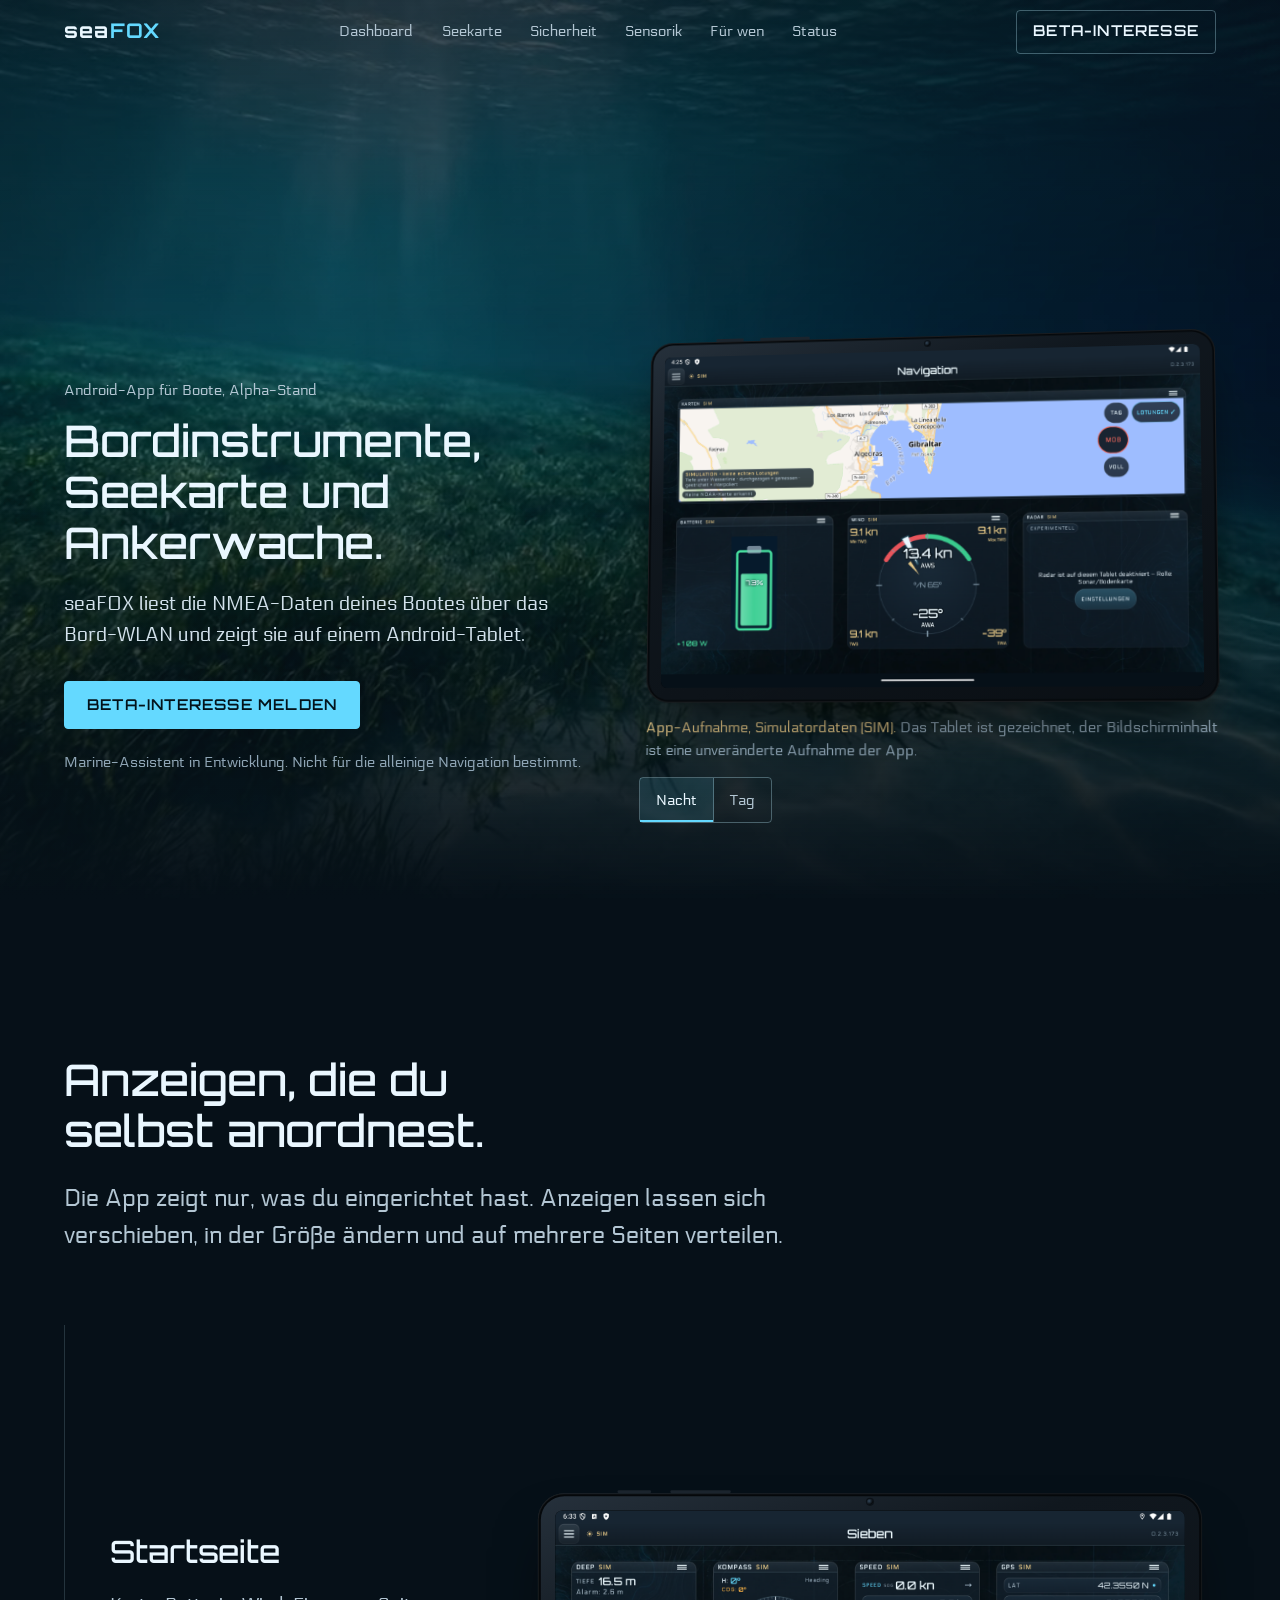
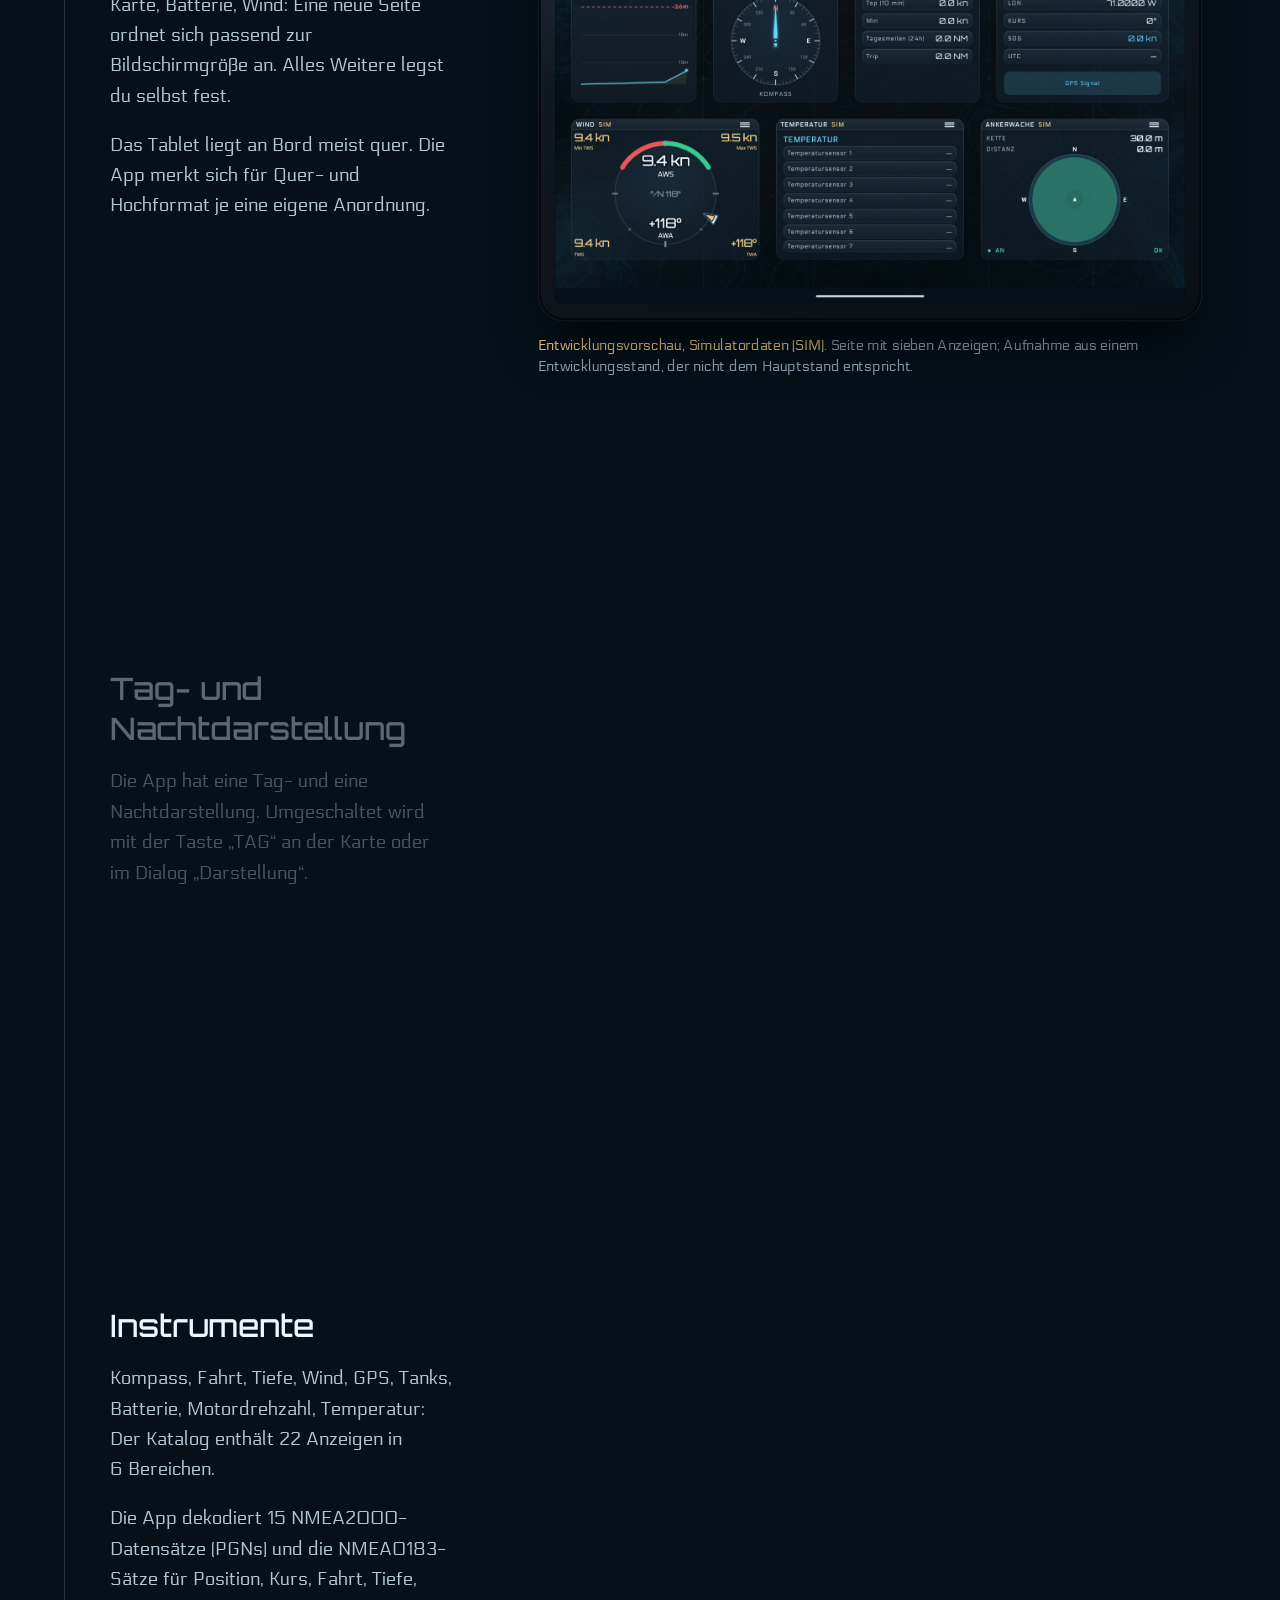
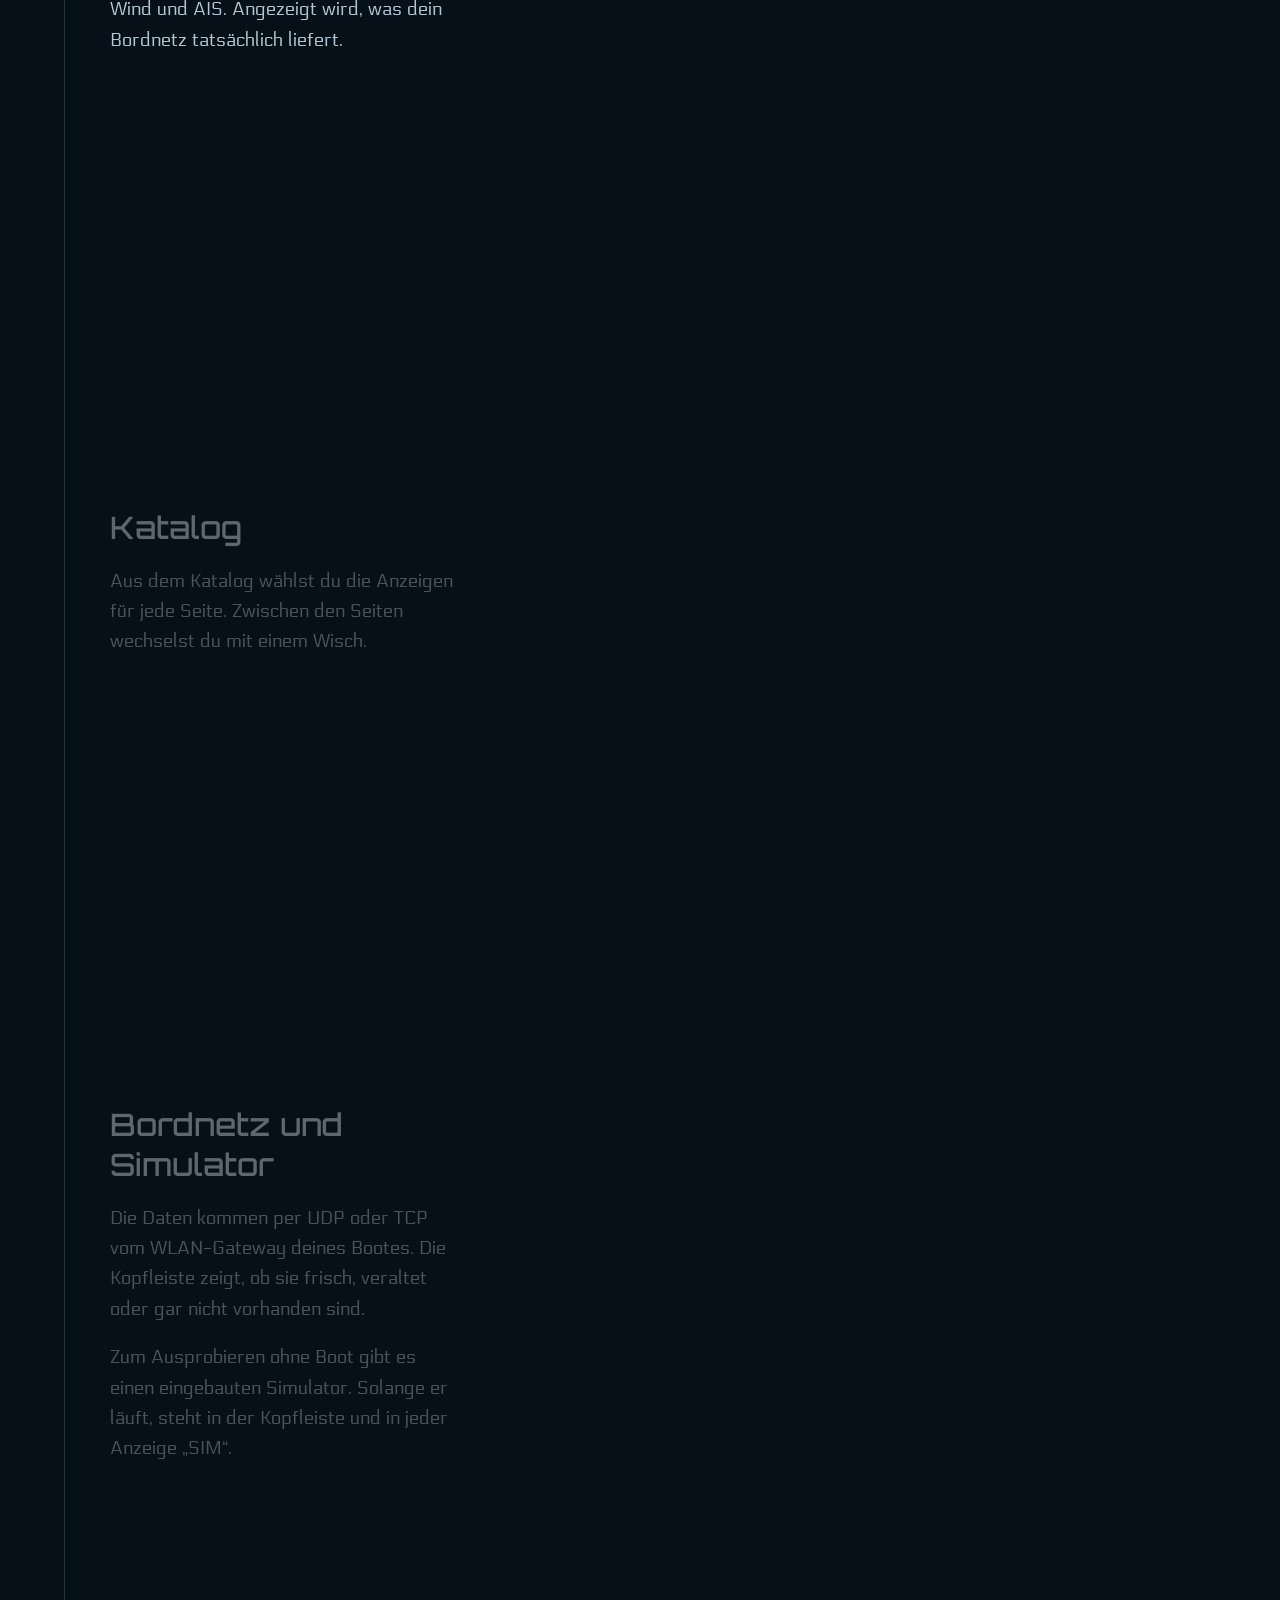
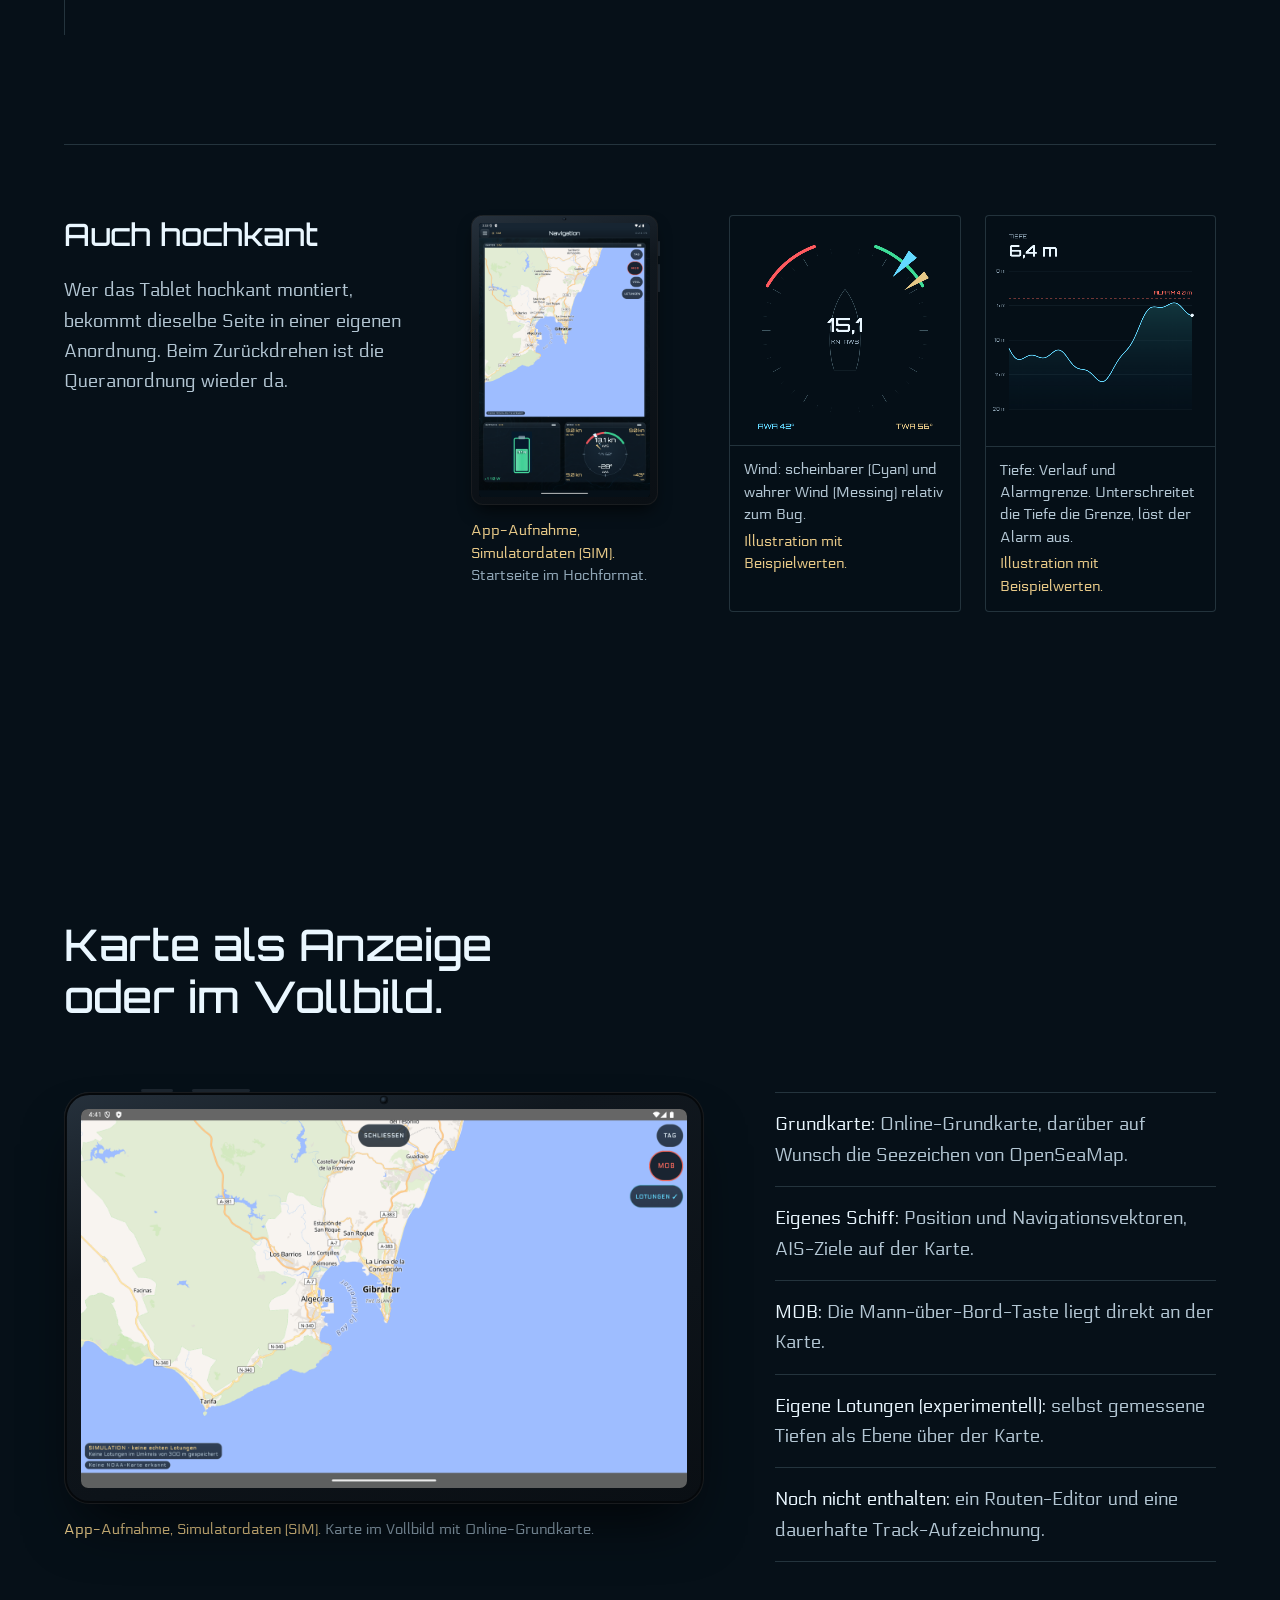
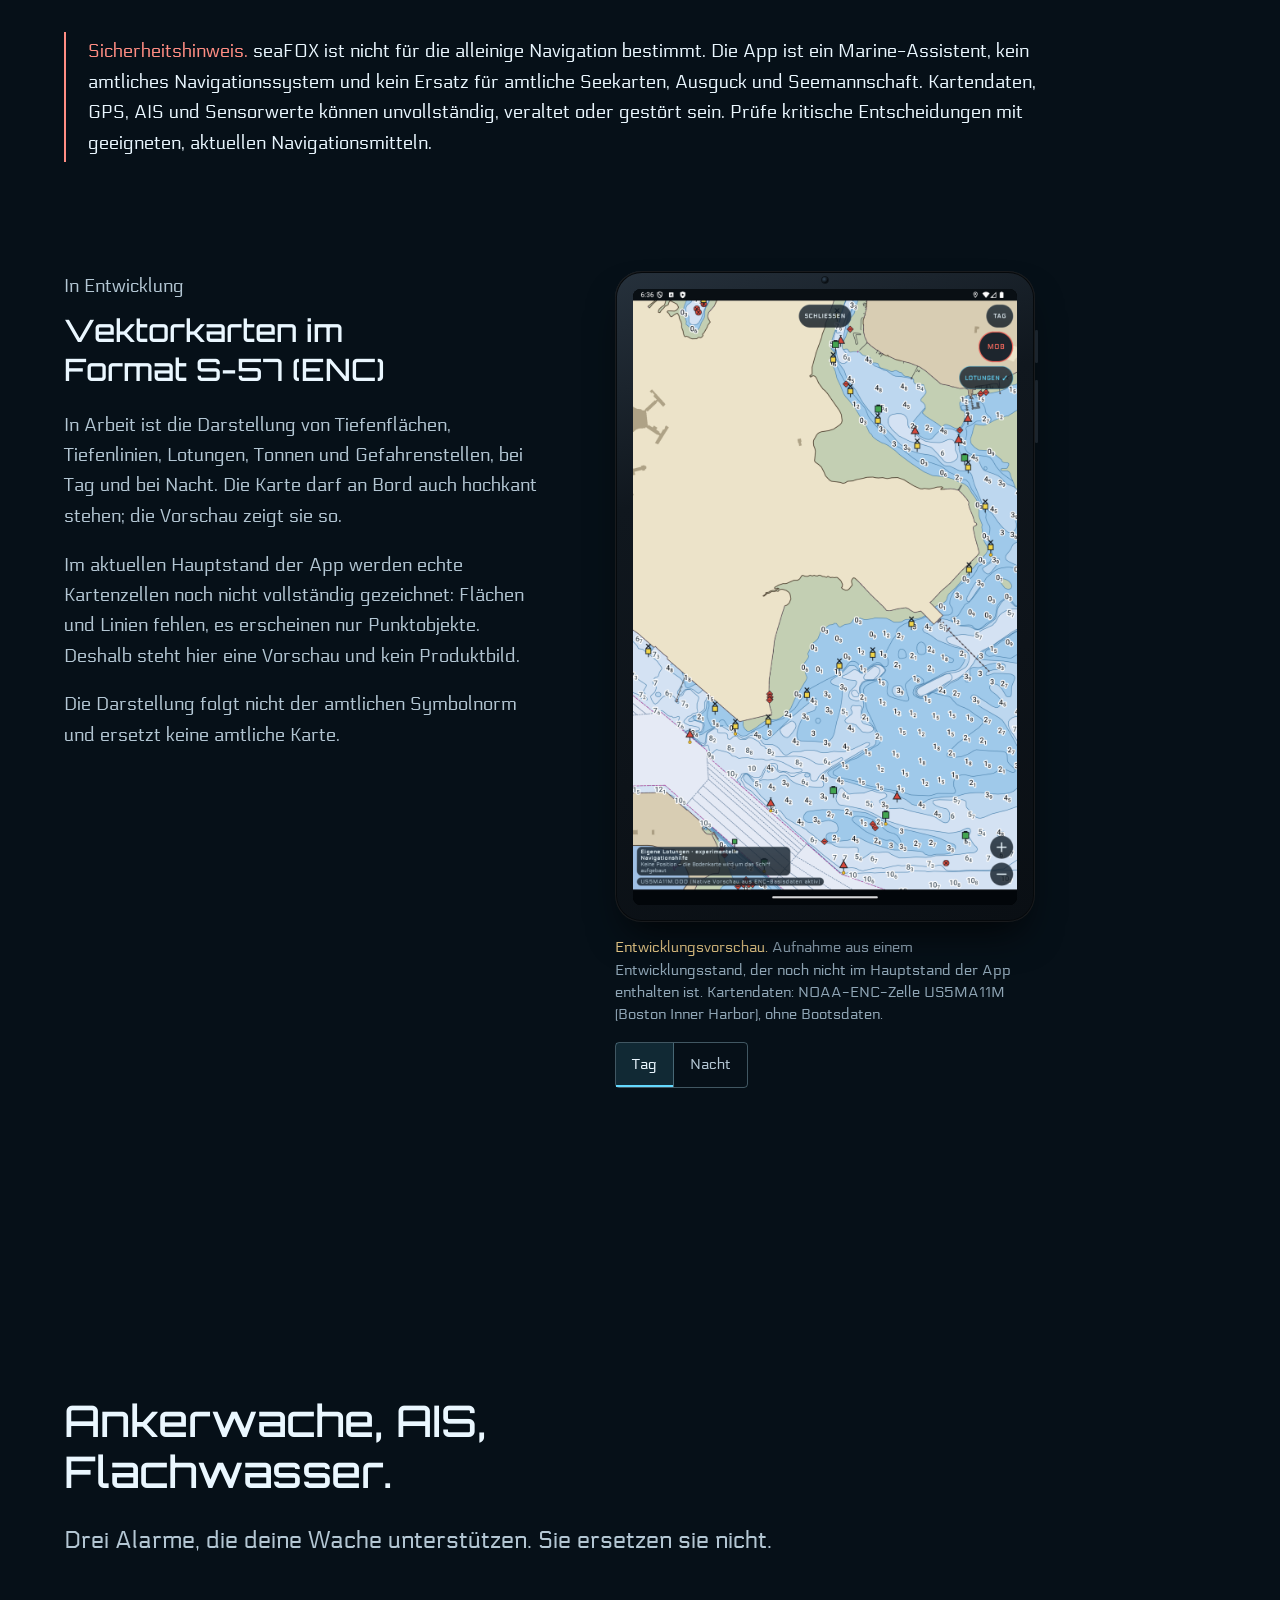
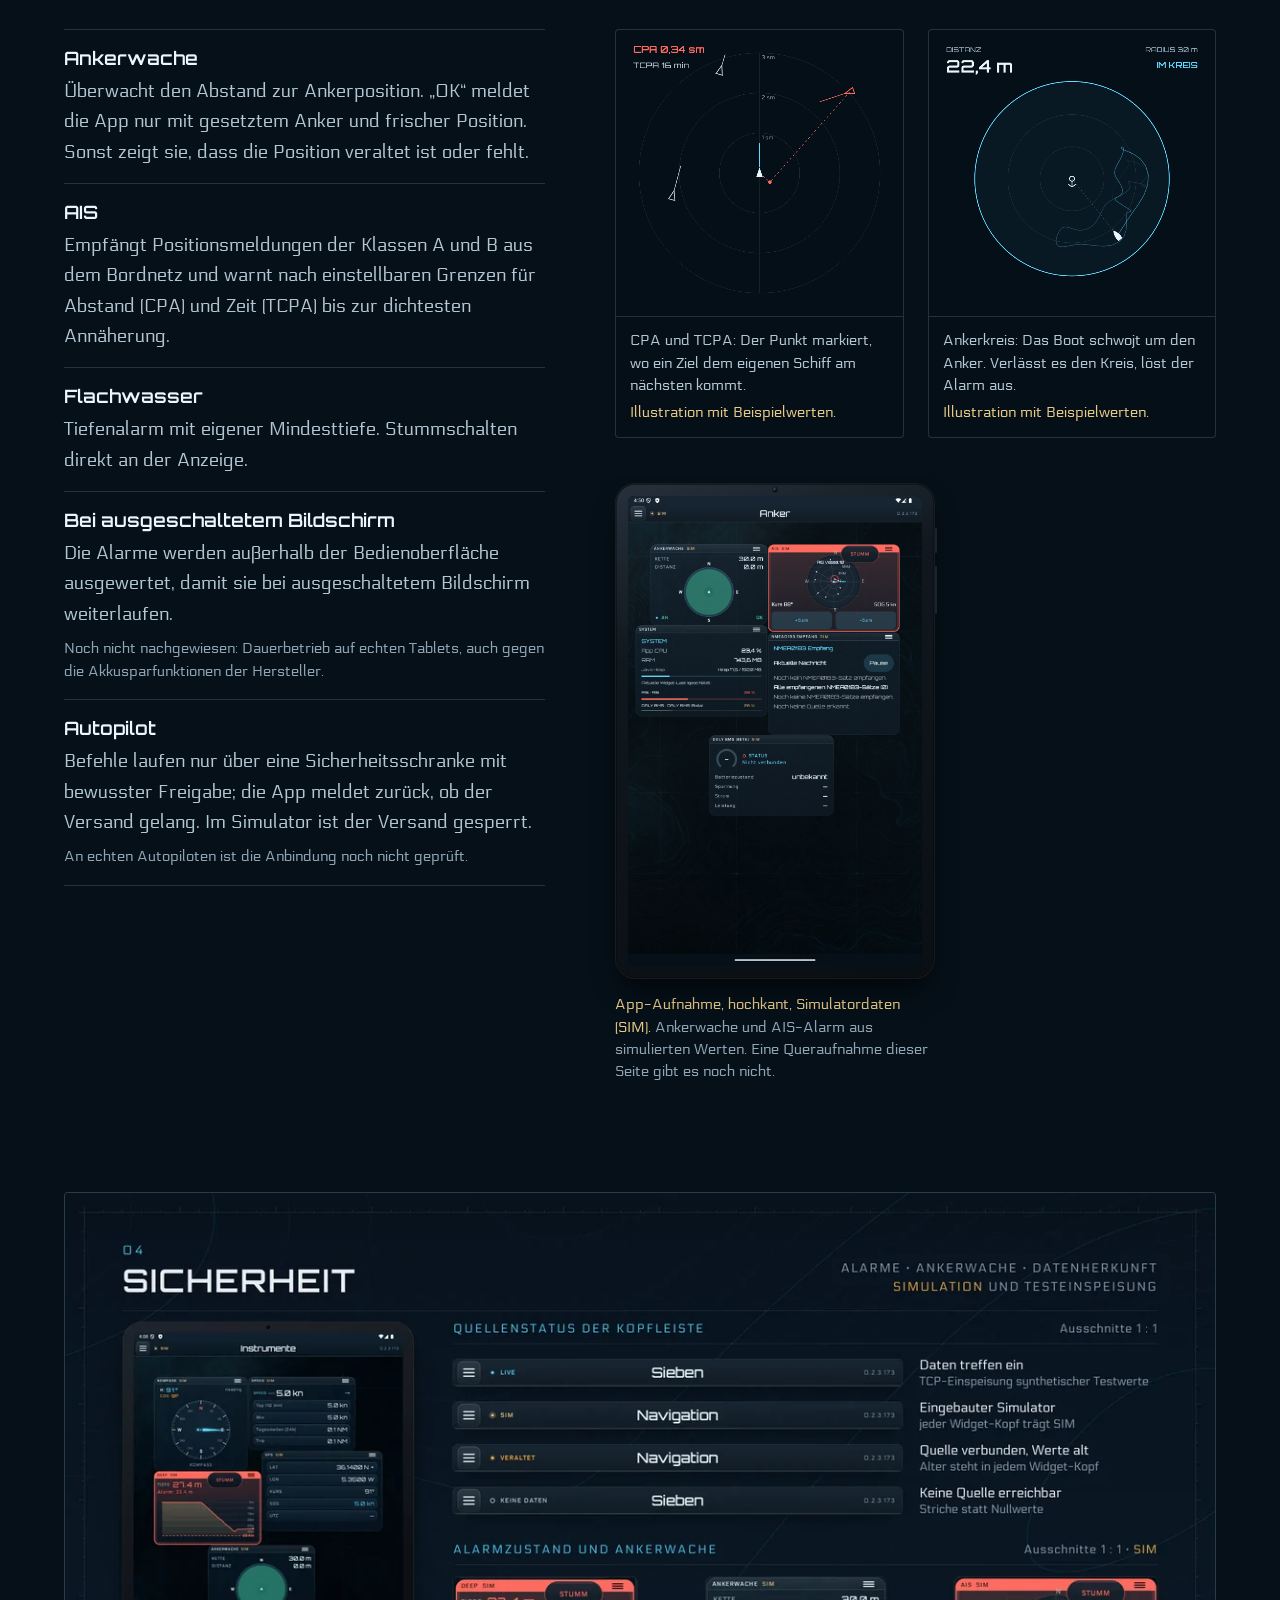
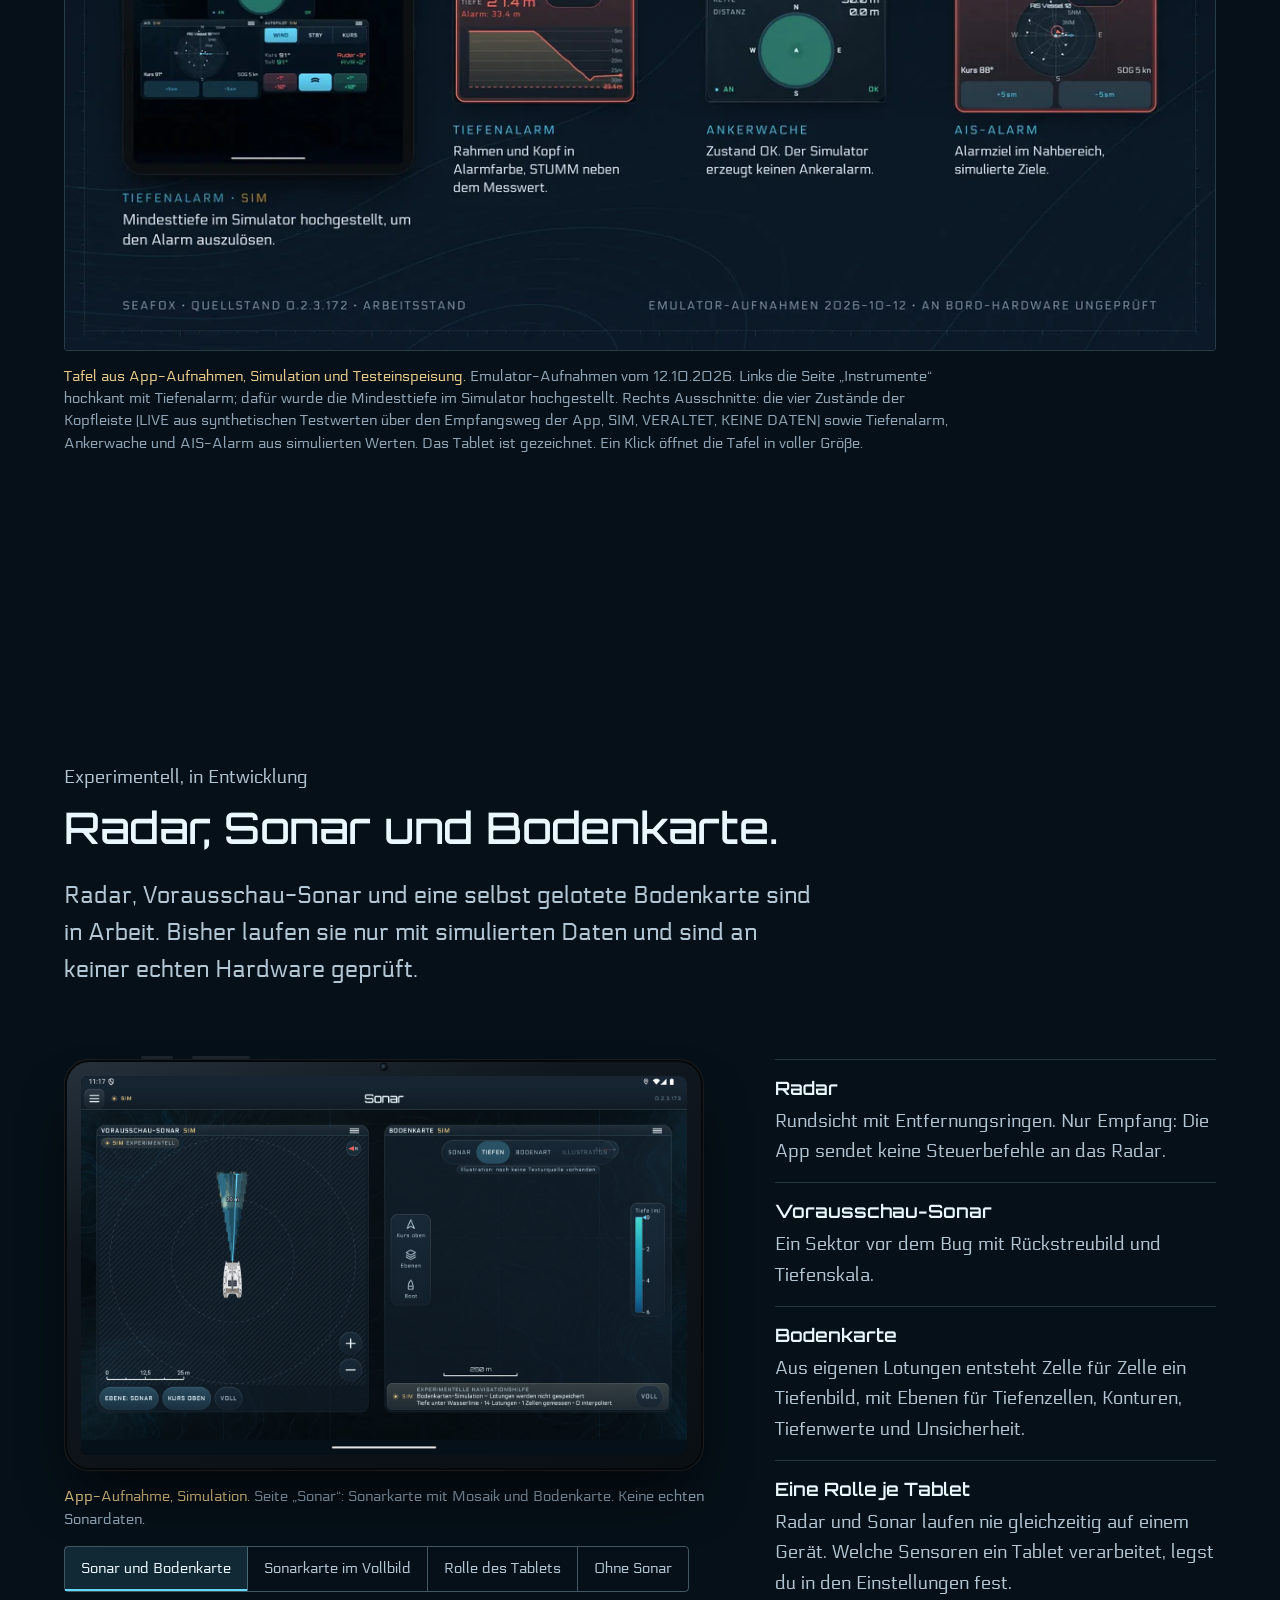
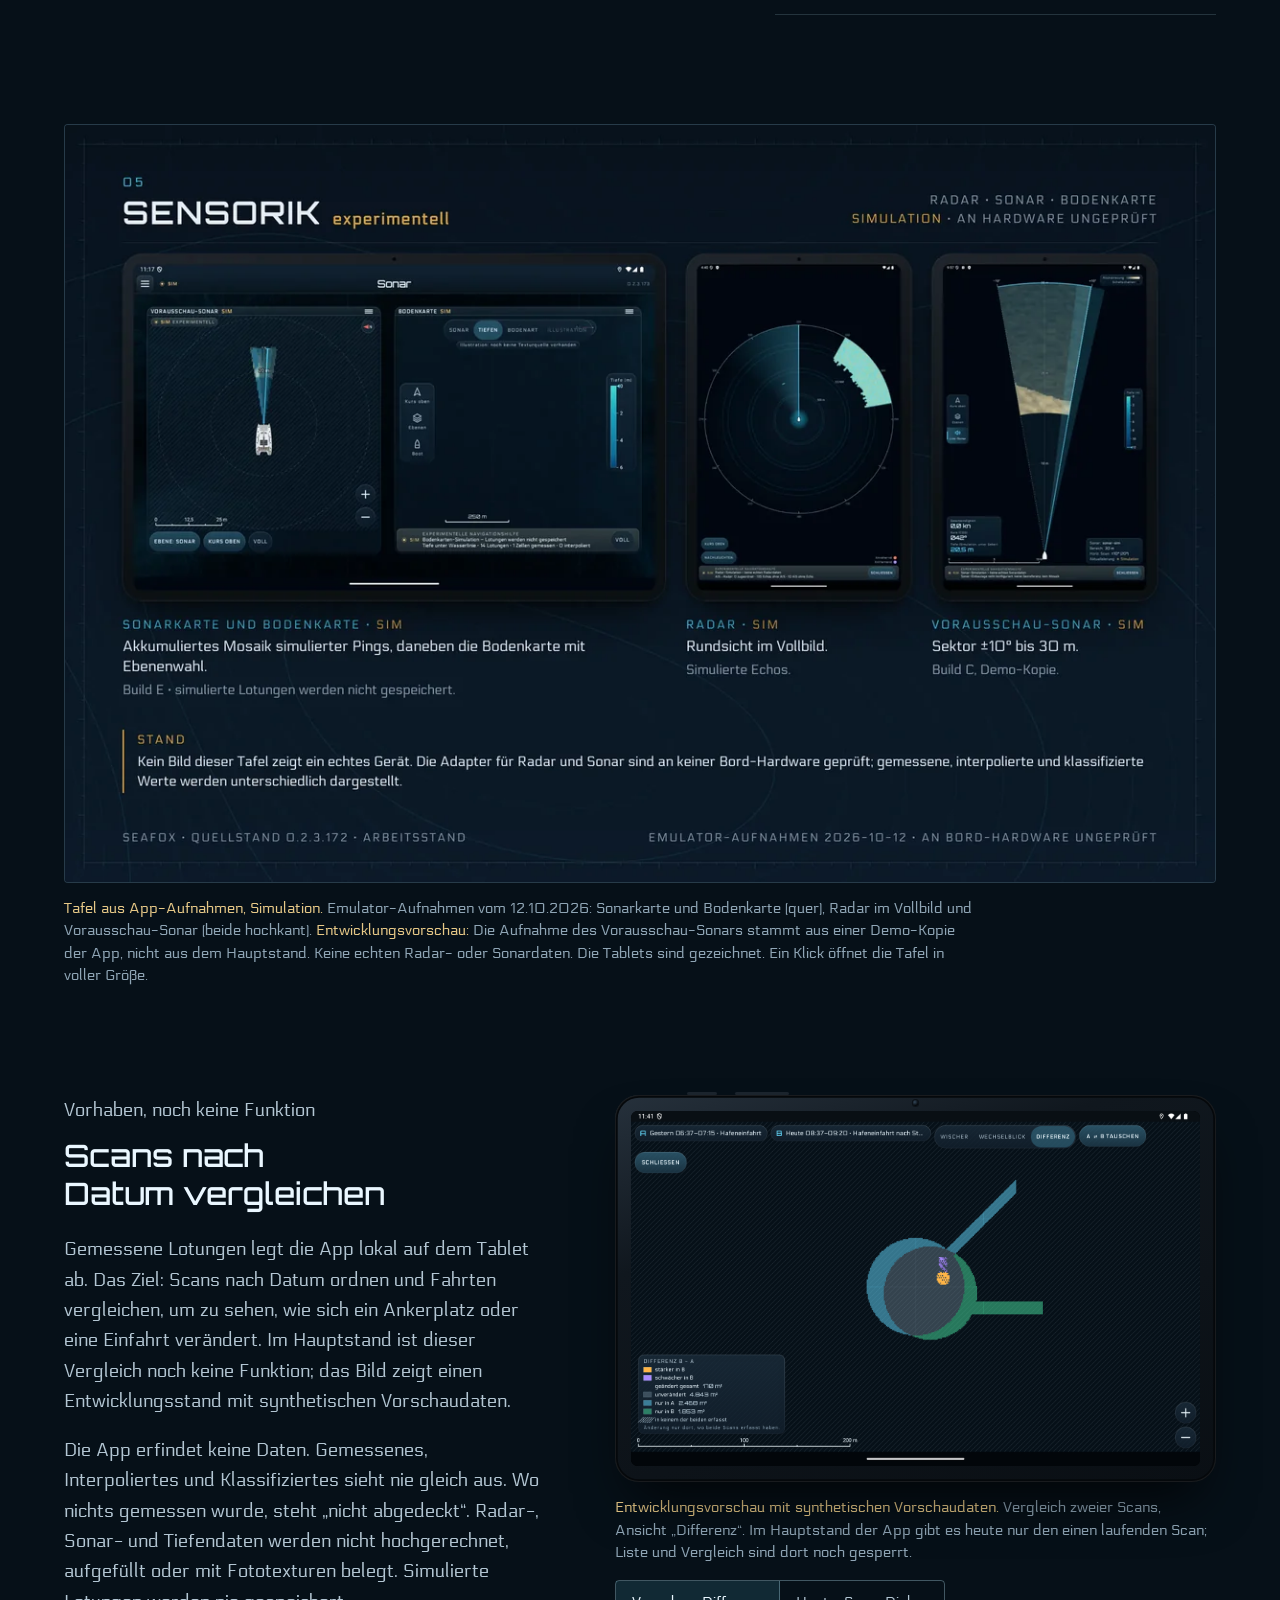
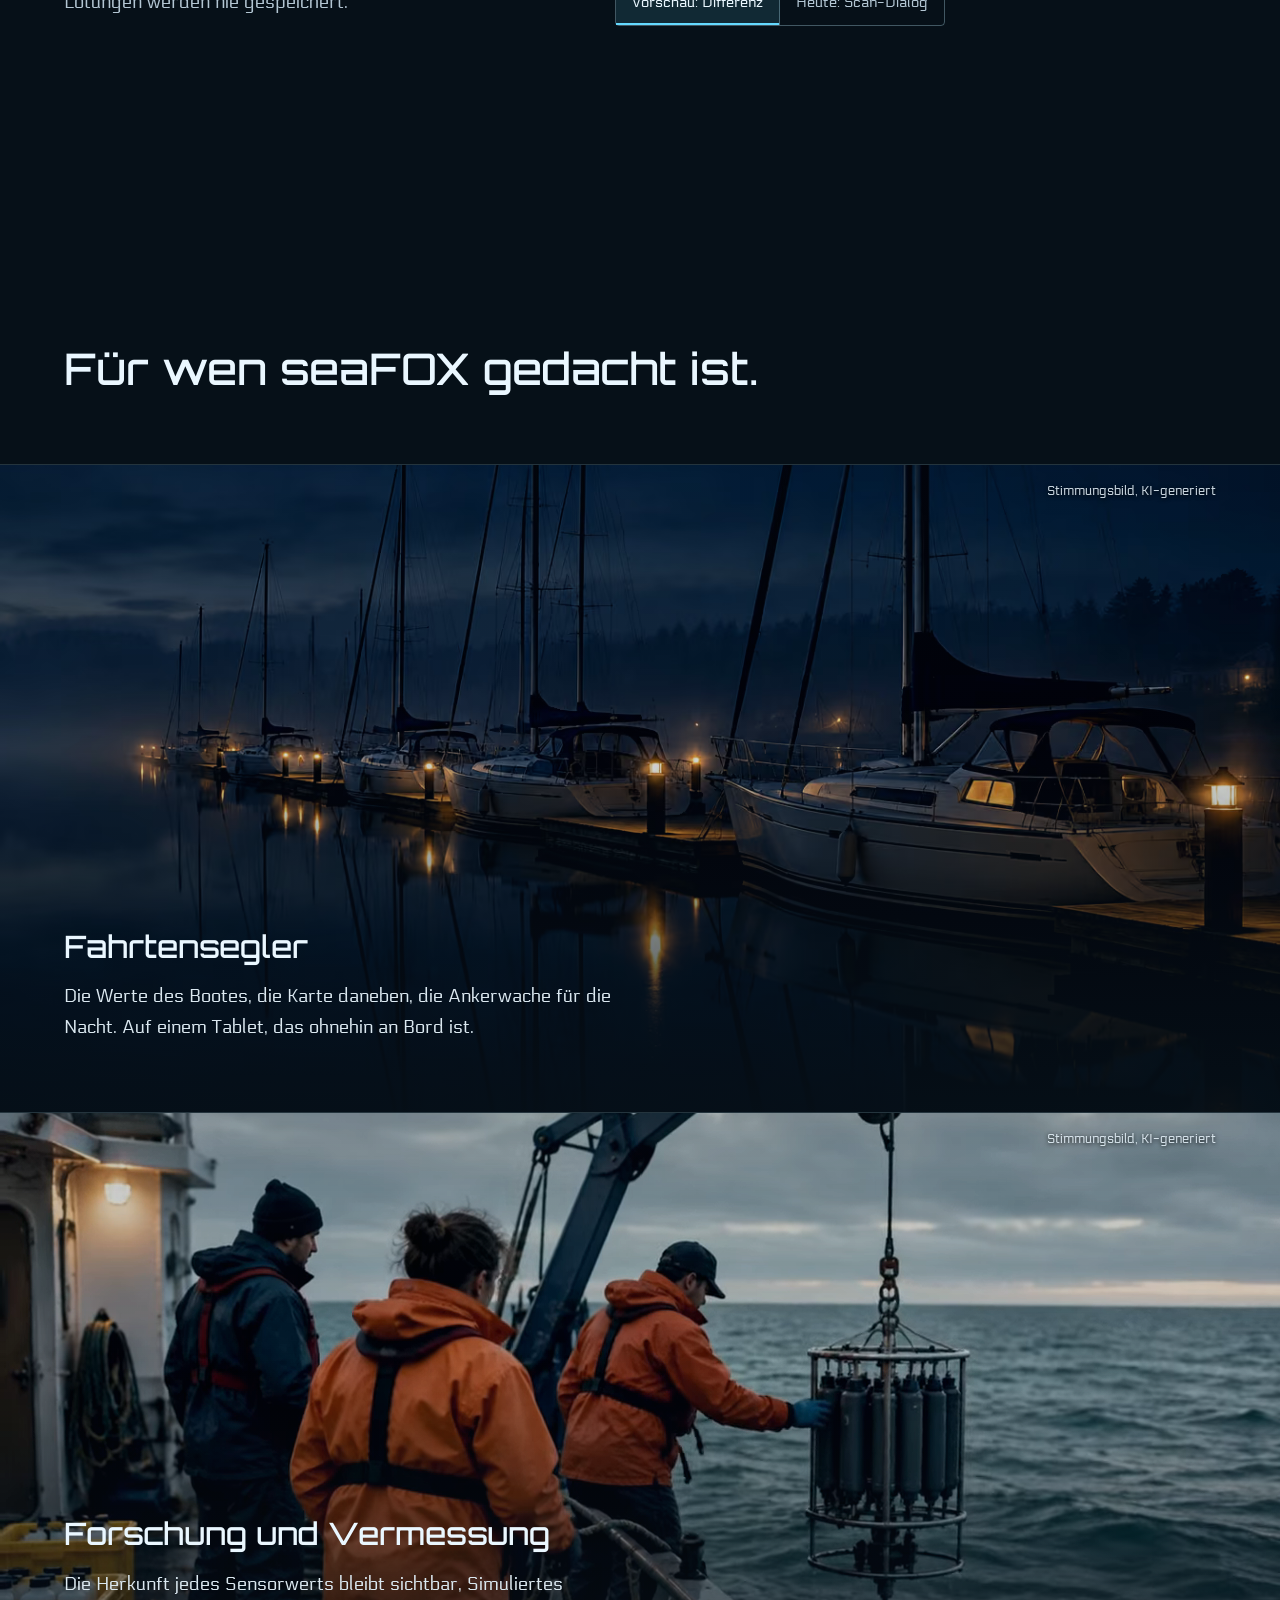
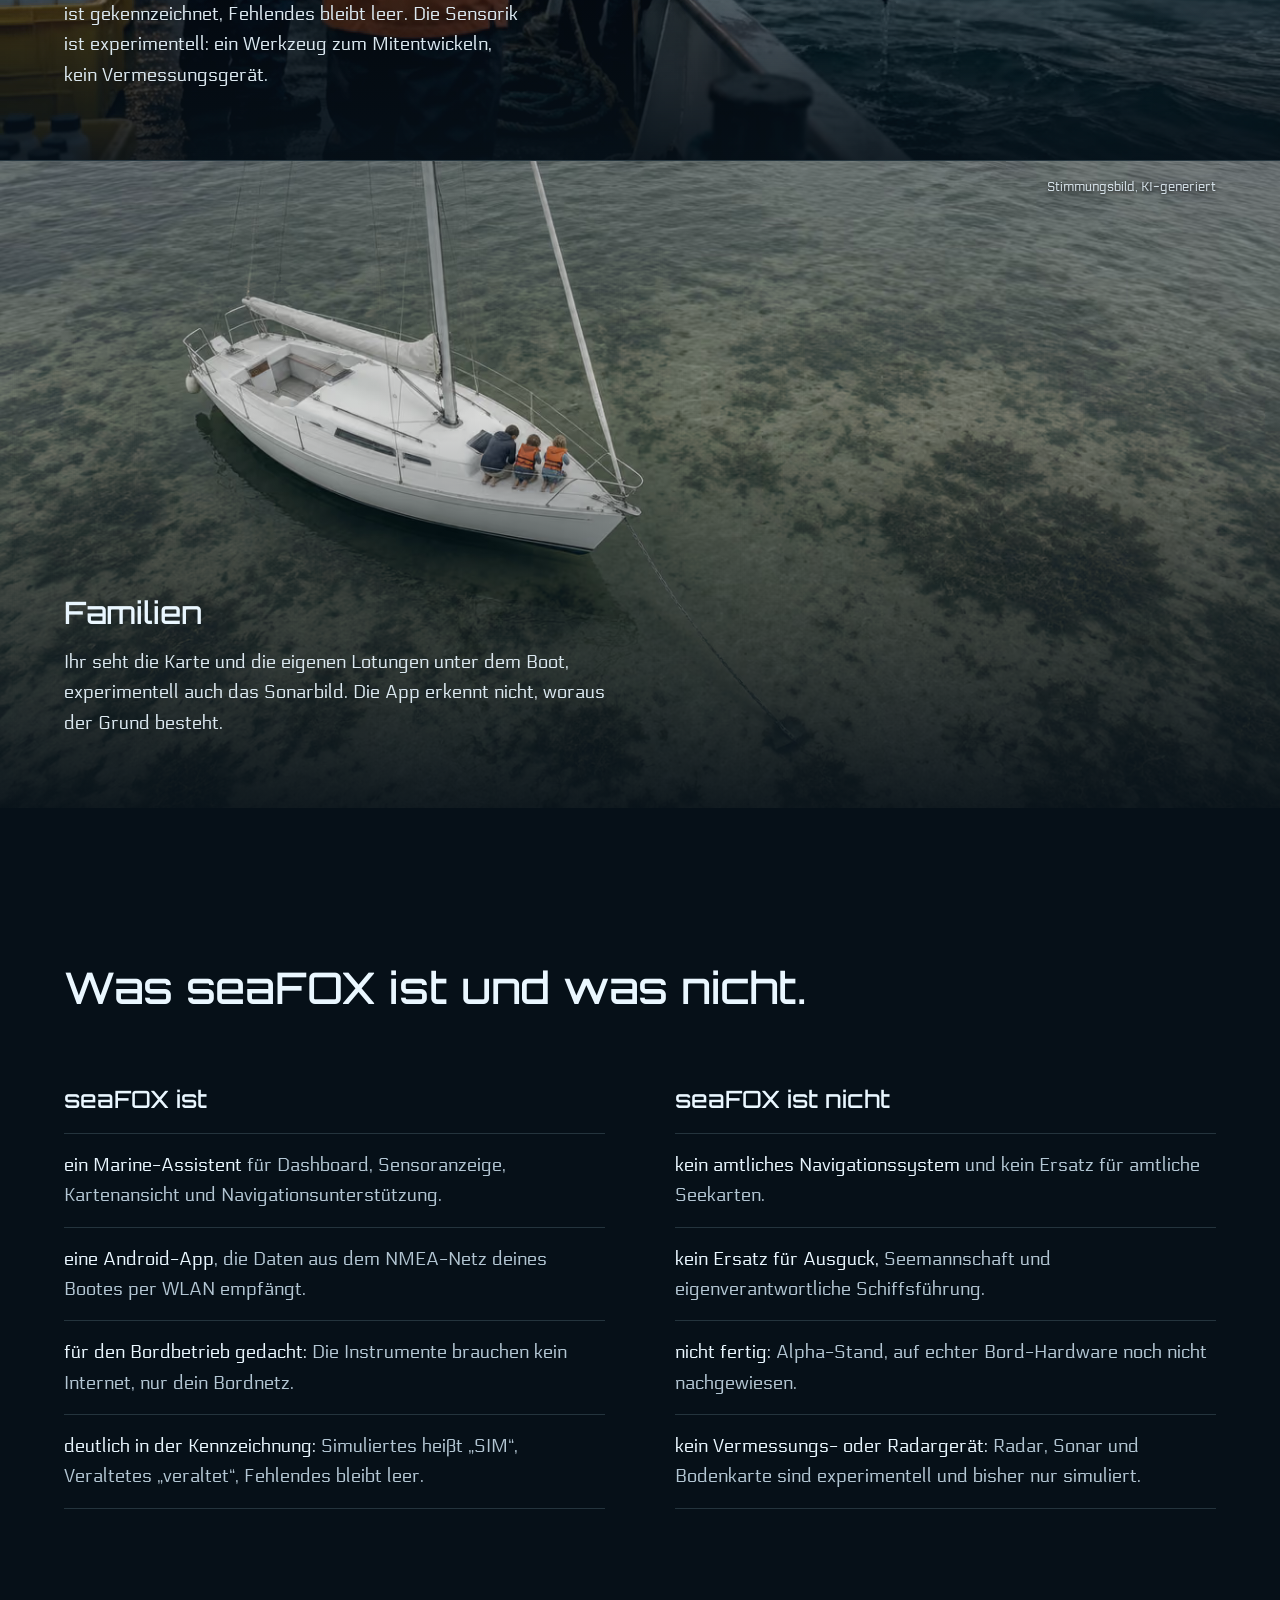
==== commit e32c9680: "Ruhigerer Hero, Textstraffung, dezente Bewegung" ====
--- a/index.html
+++ b/index.html
@@ -11,7 +11,7 @@
 <link rel="preload" as="image" href="assets/video/hero-loop-poster.webp" type="image/webp" fetchpriority="high">
 <link rel="preload" as="font" href="assets/fonts/orbitron_variable.ttf" type="font/ttf" crossorigin>
 <link rel="preload" as="font" href="assets/fonts/electrolize_regular.ttf" type="font/ttf" crossorigin>
-<link rel="stylesheet" href="css/site.css?v=11">
+<link rel="stylesheet" href="css/site.css?v=12">
 <link rel="icon" href="assets/img/favicon.svg" type="image/svg+xml">
 <script>
 (function (d) {
@@ -55,14 +55,13 @@
   <div class="hero__shade"></div>
   <div class="wrap hero__grid">
     <div class="hero__copy">
-      <p class="eyebrow">Android-App für Boote, Alpha-Stand</p>
-      <h1 id="hero-title">Bordinstrumente, Seekarte und Ankerwache auf einem Android-Tablet.</h1>
-      <p class="lead">seaFOX liest die NMEA2000- und NMEA0183-Daten deines Bootes über das Bord-WLAN und zeigt sie als Anzeigen, die du selbst anordnest.</p>
+      <p class="hero__kicker">Android-App für Boote, Alpha-Stand</p>
+      <h1 id="hero-title">Bordinstrumente, Seekarte und Ankerwache.</h1>
+      <p class="lead">seaFOX liest die NMEA-Daten deines Bootes über das Bord-WLAN und zeigt sie auf einem Android-Tablet.</p>
       <div class="hero__cta">
         <a class="btn" href="#beta">Beta-Interesse melden</a>
-        <a class="textlink" href="#film">Film ansehen (45 s, ohne Ton)</a>
-      </div>
-      <p class="small" style="margin-top:22px">Marine-Assistent in Entwicklung. Nicht für die alleinige Navigation bestimmt.</p>
+      </div>
+      <p class="small hero__note">Marine-Assistent in Entwicklung. Nicht für die alleinige Navigation bestimmt.</p>
     </div>
     <div class="hero__device">
       <figure class="device" id="heroDevice">
@@ -86,7 +85,7 @@
 <!-- ====================== DASHBOARD ====================== -->
 <section id="dashboard" class="pad" aria-labelledby="dash-title">
   <div class="wrap">
-    <div class="head" data-ping>
+    <div class="head">
       <h2 id="dash-title">Anzeigen, die du selbst anordnest.</h2>
       <p class="lead">Die App zeigt nur, was du eingerichtet hast. Anzeigen lassen sich verschieben, in der Größe ändern und auf mehrere Seiten verteilen.</p>
     </div>
@@ -138,7 +137,6 @@
       <div>
         <h3 class="sub">Auch hochkant</h3>
         <p class="muted">Wer das Tablet hochkant montiert, bekommt dieselbe Seite in einer eigenen Anordnung. Beim Zurückdrehen ist die Queranordnung wieder da.</p>
-        <p class="muted">Dazu zwei Erklärgrafiken zu den Anzeigen für Wind und Tiefe. Sie sind gezeichnet und laufen mit Beispielwerten, nicht mit Messdaten.</p>
       </div>
       <figure class="device device--portrait">
         <div class="device__body"><span class="device__cam"></span>
@@ -163,7 +161,7 @@
 <!-- ====================== SEEKARTE ====================== -->
 <section id="karte" class="pad" aria-labelledby="karte-title">
   <div class="wrap">
-    <div class="head" data-ping>
+    <div class="head">
       <h2 id="karte-title">Karte als Anzeige oder im Vollbild.</h2>
     </div>
 
@@ -199,7 +197,7 @@
         <p class="muted">Die Darstellung folgt nicht der amtlichen Symbolnorm und ersetzt keine amtliche Karte.</p>
       </div>
       <div>
-        <figure class="device device--portrait" id="encDevice" style="max-width:420px">
+        <figure class="device device--portrait" id="encDevice">
           <div class="device__body">
             <span class="device__cam"></span>
             <div class="device__screen">
@@ -221,7 +219,7 @@
 <!-- ====================== SICHERHEIT ====================== -->
 <section id="sicherheit" class="pad" aria-labelledby="sich-title">
   <div class="wrap">
-    <div class="head" data-ping>
+    <div class="head">
       <h2 id="sich-title">Ankerwache, AIS, Flachwasser.</h2>
       <p class="lead">Drei Alarme, die deine Wache unterstützen. Sie ersetzen sie nicht.</p>
     </div>
@@ -262,7 +260,7 @@
             <figcaption>Ankerkreis: Das Boot schwojt um den Anker. Verlässt es den Kreis, löst der Alarm aus. <b>Illustration mit Beispielwerten.</b></figcaption>
           </figure>
         </div>
-        <figure class="device device--portrait" style="margin-top:clamp(24px,3vw,40px); max-width:360px">
+        <figure class="device device--portrait">
           <div class="device__body"><span class="device__cam"></span>
             <div class="device__screen"><img class="is-active" src="assets/screens/43_page_anchor_ais_nmea_system_final_build_night.webp" width="937" height="1500" alt="Seite „Anker“ im Hochformat: Ankerwache mit Kettenlänge und Distanz, AIS-Anzeige im Alarmzustand mit STUMM-Taste. Simulatordaten." loading="lazy" decoding="async"></div>
           </div>
@@ -283,9 +281,9 @@
 <!-- ====================== SENSORIK ====================== -->
 <section id="sensorik" class="pad" aria-labelledby="sens-title">
   <div class="wrap">
-    <div class="head" data-ping>
+    <div class="head">
       <p class="kicker">Experimentell, in Entwicklung</p>
-      <h2 id="sens-title">Sehen, was unter dir liegt.</h2>
+      <h2 id="sens-title">Radar, Sonar und Bodenkarte.</h2>
       <p class="lead">Radar, Vorausschau-Sonar und eine selbst gelotete Bodenkarte sind in Arbeit. Bisher laufen sie nur mit simulierten Daten und sind an keiner echten Hardware geprüft.</p>
     </div>
 
@@ -299,6 +297,10 @@
               <img src="assets/screens/111_Q_sonar_map_fullscreen_sim_night.webp" width="1500" height="937" alt="Sonarkarte im Vollbild, Querformat: Mosaik vor dem Bootssymbol, Ebenenwahl, Werkzeugleiste, Legende und Datenfelder. Hinweis im Bild: Sonar-Simulation, keine echten Sonardaten." loading="lazy" decoding="async" data-cap="<b>App-Aufnahme, Simulation.</b> Sonarkarte im Vollbild. Keine echten Sonardaten; die Simulation wird nicht gespeichert.">
               <img src="assets/screens/62_dialog_sensor_settings_landscape_day.webp" width="1500" height="937" alt="Dialog „Sensorik (experimentell)“: Hinweis, dass die Navigationshilfe experimentell ist; Auswahl der Rolle des Tablets: Radar und Navigation, Sonar und Bodenkarte oder nur Navigation." loading="lazy" decoding="async" data-cap="<b>App-Aufnahme.</b> Dialog „Sensorik (experimentell)“: Die Rolle des Tablets bestimmt, welche Sensoren es verarbeitet.">
               <img src="assets/screens/123_Q_sonar_map_empty_reason_no_simulation_night.webp" width="1500" height="937" alt="Seite „Sonar“ im Querformat ohne Simulation und ohne Gerät: Kopfleiste „KEINE DATEN“, in der Sonarkarte der Hinweis „SONAR NICHT EINGERICHTET“, in der Bodenkarte „Keine Bathymetrie-Daten“." loading="lazy" decoding="async" data-cap="<b>App-Aufnahme, ohne Daten.</b> Seite „Sonar“ ohne Simulation und ohne Gerät: Die App meldet „SONAR NICHT EINGERICHTET“ und zeigt kein Bild.">
+              <!-- Weitere Queraufnahmen (z. B. die 3D-Sonaransicht, sobald es echte Aufnahmen gibt) hier anhängen:
+                   je ein <img> mit width="1500" height="937", alt und data-cap (Herkunft der Aufnahme),
+                   dazu unten in .seg je ein <button data-i="4…">. Mehr ist nicht nötig; Überblenden und Unterschrift folgen.
+                   Für einen eigenen Block: das <div class="split split--rev"> mit #scanDevice kopieren (neue ids). -->
             </div>
           </div>
           <figcaption id="sensCap"><b>App-Aufnahme, Simulation.</b> Seite „Sonar“: Sonarkarte mit Mosaik und Bodenkarte. Keine echten Sonardaten.</figcaption>
@@ -342,7 +344,7 @@
         <p class="kicker">Vorhaben, noch keine Funktion</p>
         <h3 class="sub">Scans nach Datum vergleichen</h3>
         <p class="muted">Gemessene Lotungen legt die App lokal auf dem Tablet ab. Das Ziel: Scans nach Datum ordnen und Fahrten vergleichen, um zu sehen, wie sich ein Ankerplatz oder eine Einfahrt verändert. Im Hauptstand ist dieser Vergleich noch keine Funktion; das Bild zeigt einen Entwicklungsstand mit synthetischen Vorschaudaten.</p>
-        <p class="muted">Schon heute gilt: Die App erfindet keine Daten. Gemessenes, Interpoliertes und Klassifiziertes sieht nie gleich aus. Wo nichts gemessen wurde, steht „nicht abgedeckt“. Radar-, Sonar- und Tiefendaten werden nicht hochgerechnet, aufgefüllt oder mit Fototexturen belegt. Simulierte Lotungen werden nie gespeichert.</p>
+        <p class="muted">Die App erfindet keine Daten. Gemessenes, Interpoliertes und Klassifiziertes sieht nie gleich aus. Wo nichts gemessen wurde, steht „nicht abgedeckt“. Radar-, Sonar- und Tiefendaten werden nicht hochgerechnet, aufgefüllt oder mit Fototexturen belegt. Simulierte Lotungen werden nie gespeichert.</p>
       </div>
       <div>
         <figure class="device" id="scanDevice">
@@ -365,9 +367,9 @@
 
 <!-- ====================== FÜR WEN ====================== -->
 <section id="fuer-wen" aria-labelledby="wen-title">
-  <div class="wrap" style="padding-top:clamp(88px,13vw,190px)">
-    <div class="head" data-ping>
-      <h2 id="wen-title">Drei Arten, aufs Wasser zu gehen.</h2>
+  <div class="wrap">
+    <div class="head">
+      <h2 id="wen-title">Für wen seaFOX gedacht ist.</h2>
     </div>
   </div>
 
@@ -377,7 +379,6 @@
         <source srcset="assets/img/harbour.avif" type="image/avif"><source srcset="assets/img/harbour.webp" type="image/webp">
         <img src="assets/img/harbour.jpg" width="1344" height="752" alt="Kleiner Hafen bei Nacht: Segelyachten am Steg, warme Steglampen spiegeln sich im stillen Wasser." loading="lazy" decoding="async">
       </picture>
-      <canvas class="grain" aria-hidden="true"></canvas>
     </div>
     <div class="wrap">
       <div class="panel__copy">
@@ -397,7 +398,6 @@
       <video muted playsinline preload="none" aria-hidden="true" tabindex="-1" width="1280" height="720" data-inview>
         <source data-src="assets/video/loop-research.webm" type="video/webm"><source data-src="assets/video/loop-research.mp4" type="video/mp4">
       </video>
-      <canvas class="grain" aria-hidden="true"></canvas>
     </div>
     <div class="wrap">
       <div class="panel__copy">
@@ -414,7 +414,6 @@
         <source srcset="assets/img/family.avif" type="image/avif"><source srcset="assets/img/family.webp" type="image/webp">
         <img src="assets/img/family.jpg" width="1344" height="752" alt="Ein Segelboot vor Anker in einer flachen Bucht; an Deck sitzen ein Erwachsener und zwei Kinder mit Rettungswesten hinter der Reling und schauen ins Wasser." loading="lazy" decoding="async">
       </picture>
-      <canvas class="grain" aria-hidden="true"></canvas>
     </div>
     <div class="wrap">
       <div class="panel__copy">
@@ -429,7 +428,7 @@
 <!-- ====================== OFFEN & EHRLICH ====================== -->
 <section id="ehrlich" class="pad" aria-labelledby="ehr-title">
   <div class="wrap">
-    <div class="head" data-ping>
+    <div class="head">
       <h2 id="ehr-title">Was seaFOX ist und was nicht.</h2>
     </div>
     <div class="two">
@@ -453,7 +452,7 @@
       </div>
     </div>
 
-    <div style="margin-top:clamp(64px,9vw,130px); max-width:860px">
+    <div class="note-block">
       <h3 class="sub">Deine Daten bleiben an Bord</h3>
       <p class="muted">Seiten, Anordnung und Einstellungen liegen lokal auf dem Tablet. Zugangsdaten verlassen den privaten Speicher der App nicht. Wenn du ein Backup exportierst, werden sie vorher entfernt; gelingt das nicht, wird kein Backup geschrieben.</p>
       <p class="muted">In den Einstellungen legst du fest, ob Sicherungen nur intern bleiben, von Hand exportiert werden dürfen oder das Cloud-Backup des Systems erlaubt ist.</p>
@@ -465,9 +464,9 @@
 <!-- ====================== STATUS ====================== -->
 <section id="status" class="pad" aria-labelledby="stat-title">
   <div class="wrap">
-    <div class="head" data-ping>
+    <div class="head">
       <h2 id="stat-title">Stand Oktober 2026.</h2>
-      <p class="lead">Kein Veröffentlichungstermin. Unten steht die Reihenfolge, in der gearbeitet wird.</p>
+      <p class="lead">Kein Veröffentlichungstermin. Unten steht, woran in welcher Reihenfolge gearbeitet wird.</p>
     </div>
 
     <dl class="facts">
@@ -517,10 +516,10 @@
 <section id="beta" class="pad" aria-labelledby="beta-title">
   <div class="wrap">
     <div class="box">
-      <div class="head" data-ping style="margin-bottom:0">
-          <h2 id="beta-title">Beta-Interesse</h2>
+      <div class="head">
+        <h2 id="beta-title">Beta-Interesse</h2>
         <p class="lead">Du hast ein Boot mit NMEA-Netz und ein Android-Tablet und willst eine frühe Version ausprobieren. Dann melde dich.</p>
-        <p class="small">Es gibt noch keinen Download und keinen Termin. Diese Seite sammelt keine Daten: Das Formular sendet nichts. Der Knopf öffnet einen E-Mail-Entwurf in deinem eigenen Mailprogramm; ob er dort ankommt, zeigt dir nur dein Mailprogramm.</p>
+        <p class="small">Es gibt noch keinen Download und keinen Termin. Das Formular sendet nichts: Der Knopf öffnet einen E-Mail-Entwurf in deinem eigenen Mailprogramm.</p>
       </div>
       <form id="betaForm" novalidate>
         <label>Wie bist du unterwegs?
@@ -578,6 +577,6 @@
 
 <script src="js/ocean.js?v=10" defer></script>
 <script src="js/viz.js?v=10" defer></script>
-<script src="js/site.js?v=10" defer></script>
+<script src="js/site.js?v=11" defer></script>
 </body>
 </html>
--- a/css/site.css
+++ b/css/site.css
@@ -1,6 +1,8 @@
 /* seaFOX – Website-Styles. Keine externen Abhängigkeiten, Schriften lokal.
    Regeln: zwei Schriften, eine Signalfarbe (Cyan), Messing/Koralle nur für Kennzeichnung und Warnung,
-   Flächen ohne Glas-Effekt, Schatten nur am Gerät, Radius 4 px (Gerät ausgenommen). */
+   Flächen ohne Glas-Effekt, Schatten nur am Gerät, Radius 4 px (Gerät ausgenommen).
+   Bewegung: eine Kurve (--ease), vier Dauern (--dur-*), nur transform und opacity.
+   Abstände: eine Skala (--s-1 … --s-7). */
 
 @font-face {
   font-family: "Orbitron";
@@ -47,6 +49,22 @@
   --maxw: 1320px;
   --nav-h: 64px;
   --r: 4px;
+
+  /* Abstände */
+  --s-1: 8px;
+  --s-2: 16px;
+  --s-3: 24px;
+  --s-4: clamp(28px, 3.5vw, 48px);
+  --s-5: clamp(40px, 5.5vw, 80px);
+  --s-6: clamp(64px, 8.5vw, 120px);
+  --s-7: clamp(88px, 12vw, 176px);
+
+  /* Bewegung */
+  --ease: cubic-bezier(0.22, 0.61, 0.36, 1);
+  --dur-1: 160ms;
+  --dur-2: 320ms;
+  --dur-3: 640ms;
+  --dur-4: 960ms;
 }
 @supports (height: 1svh) { :root { --vh: 1svh; } }
 html.capture { --vh: 9px; scroll-behavior: auto; }
@@ -72,7 +90,7 @@
   font-variant-numeric: tabular-nums;
 }
 img, video, canvas { display: block; max-width: 100%; }
-a { color: var(--cyan); text-underline-offset: 0.22em; text-decoration-thickness: 1px; }
+a { color: var(--cyan); text-underline-offset: 0.22em; text-decoration-thickness: 1px; transition: color var(--dur-1) var(--ease); }
 a:hover { color: var(--text); }
 :focus-visible { outline: 2px solid var(--cyan); outline-offset: 3px; border-radius: 2px; }
 ::selection { background: rgba(100, 217, 255, 0.3); }
@@ -83,40 +101,32 @@
 /* ---------- WebGL-Ebene ---------- */
 #ocean { position: fixed; inset: 0; width: 100%; height: 100%; z-index: 0; pointer-events: none; }
 html.no-webgl #ocean { display: none; }
-
-/* ---------- Loader (Ping) ---------- */
-#loader { position: fixed; inset: 0; z-index: 90; display: grid; place-items: center; background: var(--ocean); transition: opacity 0.5s ease, visibility 0.5s; }
-#loader svg { width: 96px; height: 96px; overflow: visible; }
-#loader .ring { fill: none; stroke: var(--cyan); stroke-width: 1; transform-origin: 48px 48px; opacity: 0; animation: ping 1.8s ease-out infinite; }
-#loader .ring:nth-child(2) { animation-delay: 0.6s; }
-#loader .dot { fill: var(--cyan); }
-html.is-ready #loader { opacity: 0; visibility: hidden; }
-html.is-ready #loader .ring { animation: none; }
-html.no-js #loader, html.capture #loader { display: none; }
-@keyframes ping { 0% { transform: scale(0.08); opacity: 0.9; } 100% { transform: scale(1); opacity: 0; } }
 
 /* ---------- Navigation ---------- */
 .nav {
   position: fixed; inset: 0 0 auto 0; height: var(--nav-h); z-index: 50;
   display: flex; align-items: center; justify-content: space-between; gap: 16px; padding: 0 var(--gutter);
-  background: rgba(6, 16, 24, 0); border-bottom: 1px solid transparent; transition: background 0.3s, border-color 0.3s;
+  background: rgba(6, 16, 24, 0); border-bottom: 1px solid transparent; transition: background var(--dur-2) var(--ease), border-color var(--dur-2) var(--ease);
 }
 .nav.is-solid { background: rgba(6, 16, 24, 0.96); border-bottom-color: var(--line); }
 html.capture-full .nav { position: absolute; }
 .wordmark { font: 700 1.1rem/1 var(--font-display); letter-spacing: 0.06em; color: var(--text); text-decoration: none; display: inline-flex; align-items: center; min-height: 44px; }
 .wordmark b { color: var(--cyan); font-weight: 700; }
 .nav ul { display: flex; gap: clamp(14px, 2.2vw, 34px); list-style: none; margin: 0; padding: 0; }
-.nav ul a { color: var(--text-2); text-decoration: none; font-size: var(--fs-0); padding: 12px 0; min-height: 44px; display: inline-flex; align-items: center; }
+.nav ul a { position: relative; color: var(--text-2); text-decoration: none; font-size: var(--fs-0); padding: 12px 0; min-height: 44px; display: inline-flex; align-items: center; }
 .nav ul a:hover, .nav ul a[aria-current="true"] { color: var(--text); }
-.nav ul a[aria-current="true"] { box-shadow: inset 0 -1px 0 var(--cyan); }
+.nav ul a::after { content: ""; position: absolute; left: 0; right: 0; bottom: 8px; height: 1px; background: var(--cyan); transform: scaleX(0); transform-origin: 0 50%; transition: transform var(--dur-2) var(--ease); }
+.nav ul a[aria-current="true"]::after { transform: scaleX(1); }
 @media (max-width: 980px) { .nav ul { display: none; } }
 
 .btn {
   display: inline-flex; align-items: center; justify-content: center; min-height: 48px; padding: 0 22px; border-radius: var(--r);
   font: 600 var(--fs-0)/1 var(--font-display); letter-spacing: 0.08em; text-transform: uppercase; text-decoration: none;
-  border: 1px solid var(--cyan); color: #03131b; background: var(--cyan); cursor: pointer; transition: background 0.2s;
+  border: 1px solid var(--cyan); color: #03131b; background: var(--cyan); cursor: pointer;
+  transition: background var(--dur-1) var(--ease), border-color var(--dur-1) var(--ease), color var(--dur-1) var(--ease), transform var(--dur-1) var(--ease);
 }
 .btn:hover { background: var(--text); border-color: var(--text); color: #03131b; }
+.btn:active { transform: scale(0.98); }
 .btn--quiet { background: transparent; color: var(--text); border-color: var(--line-strong); min-height: 44px; padding: 0 16px; }
 .btn--quiet:hover { background: transparent; border-color: var(--cyan); color: var(--text); }
 .textlink { display: inline-flex; align-items: center; min-height: 48px; }
@@ -125,22 +135,22 @@
 main { position: relative; z-index: 2; }
 section { position: relative; }
 .wrap { width: min(100% - 2 * var(--gutter), var(--maxw)); margin-inline: auto; }
-.pad { padding-block: clamp(88px, 13vw, 190px); }
-
-.eyebrow { display: flex; align-items: center; gap: 12px; margin: 0 0 20px; font: 500 var(--fs-0)/1.3 var(--font-display); letter-spacing: 0.16em; text-transform: uppercase; color: var(--cyan); }
-.eyebrow::before { content: ""; flex: none; width: 7px; height: 7px; border-radius: 50%; background: currentColor; }
-
-h1, h2, h3 { font-family: var(--font-display); font-weight: 600; margin: 0; text-wrap: balance; }
-h1 { font-size: var(--fs-5); line-height: 1.12; }
-h2 { font-size: var(--fs-5); line-height: 1.12; }
-h3 { font-size: var(--fs-2); line-height: 1.3; font-weight: 600; }
-p { margin: 0 0 1em; max-width: 62ch; text-wrap: pretty; }
-.lead { font-size: var(--fs-2); line-height: 1.55; color: var(--text-2); max-width: 54ch; }
+.pad { padding-block: var(--s-7); }
+
+/* Drei Stufen: Abschnitt (h1, h2), Unterabschnitt (.sub, Schritte, Tafeln „Für wen“), Gruppe (h3). */
+h1, h2, h3 { font-family: var(--font-display); font-weight: 500; margin: 0; text-wrap: balance; }
+h1 { font-size: var(--fs-4); line-height: 1.18; }
+h2 { font-size: var(--fs-4); line-height: 1.18; }
+h3 { font-size: var(--fs-2); line-height: 1.3; }
+p { margin: 0 0 1em; max-width: 64ch; text-wrap: pretty; }
+.lead { font-size: var(--fs-2); line-height: 1.55; color: var(--text-2); max-width: 52ch; }
 .muted { color: var(--text-2); }
 .small { font-size: var(--fs-0); color: var(--text-3); line-height: 1.55; }
-.head { max-width: 860px; margin-bottom: clamp(40px, 6vw, 88px); }
-.head h2 { margin-bottom: 0.5em; }
-.sub { font-size: var(--fs-3); line-height: 1.2; margin-bottom: 0.7em; }
+.head { max-width: 760px; margin-bottom: var(--s-5); }
+.head h2 { margin-bottom: 0.55em; }
+.head > :last-child { margin-bottom: 0; }
+.sub { font-size: var(--fs-3); line-height: 1.25; margin-bottom: 0.7em; }
+.note-block { margin-top: var(--s-6); max-width: 64ch; }
 
 /* Einordnung über einer Überschrift: schlichter Text in der normalen Skala, ohne Punkt, Sperrung, Versalien oder Akzentfarbe */
 .kicker { font-size: var(--fs-1); color: var(--text-2); margin: 0 0 10px; }
@@ -158,29 +168,26 @@
 .device__body::after { left: 20cqw; width: 9cqw; }
 .device__cam { position: absolute; left: 50%; top: 1.3cqw; width: 0.9cqw; height: 0.9cqw; margin: -0.45cqw 0 0 -0.45cqw; border-radius: 50%; background: radial-gradient(circle at 35% 35%, #33475a, #05080b 70%); box-shadow: 0 0 0 0.18cqw #0c1218; }
 .device__screen { position: relative; overflow: hidden; background: #000; border-radius: 1.1cqw; aspect-ratio: 1500 / 937; }
-.device__screen img { position: absolute; inset: 0; width: 100%; height: 100%; object-fit: fill; opacity: 0; transition: opacity 0.7s ease; }
+.device__screen img { position: absolute; inset: 0; width: 100%; height: 100%; object-fit: fill; opacity: 0; transition: opacity var(--dur-3) var(--ease); }
 .device__screen img.is-active { opacity: 1; }
 .device--portrait .device__body { padding: 4.2cqw; border-radius: 6.4cqw; }
 .device--portrait .device__body::before { top: 14cqw; left: auto; right: -0.7cqw; width: 0.8cqw; height: 8cqw; }
 .device--portrait .device__body::after { top: 26cqw; left: auto; right: -0.7cqw; width: 0.8cqw; height: 15cqw; }
 .device--portrait .device__cam { top: 2.1cqw; width: 1.5cqw; height: 1.5cqw; margin: -0.75cqw 0 0 -0.75cqw; }
 .device--portrait .device__screen { aspect-ratio: 937 / 1500; border-radius: 1.8cqw; }
-/* Platzhalter: sichtbar als solcher, bis eine echte Queraufnahme vorliegt */
-.device__ph {
-  position: absolute; inset: 0; display: grid; place-content: center; gap: 1.6cqw; padding: 6cqw; text-align: center;
-  background: repeating-linear-gradient(135deg, #0b141c 0 14px, #0e1a24 14px 28px); color: var(--brass);
-  font: 400 clamp(12px, 2.1cqw, 18px)/1.5 var(--font-body);
-}
-.device__ph b { font-weight: 400; }
-.device__ph span { font-size: clamp(11px, 1.9cqw, 16px); color: var(--text-2); }
-.device figcaption, .caption { margin-top: 14px; font-size: var(--fs-0); line-height: 1.5; color: var(--text-3); max-width: 70ch; }
+.device figcaption, .caption { margin-top: 14px; font-size: var(--fs-0); line-height: 1.5; color: var(--text-3); max-width: 64ch; transition: opacity var(--dur-1) var(--ease); }
+.device figcaption.is-swapping { opacity: 0; }
+#encDevice { max-width: 420px; }
+.figs + .device { margin-top: var(--s-4); max-width: 320px; }
 .device figcaption b, .caption b { color: var(--brass); font-weight: 400; }
 
 /* Umschalter (Bildschirme des Tablets) */
 .seg { display: inline-flex; flex-wrap: wrap; border: 1px solid var(--line-strong); border-radius: var(--r); margin-top: 16px; }
 .seg button { flex: 1 1 auto; min-height: 44px; padding: 0 16px; border: 0; border-right: 1px solid var(--line-strong); background: transparent; color: var(--text-2); font: 400 var(--fs-0)/1 var(--font-body); cursor: pointer; }
+.seg button { transition: background var(--dur-1) var(--ease), color var(--dur-1) var(--ease), box-shadow var(--dur-1) var(--ease); }
 .seg button:last-child { border-right: 0; }
-.seg button[aria-pressed="true"] { background: var(--cyan); color: #03131b; }
+.seg button:hover { color: var(--text); }
+.seg button[aria-pressed="true"] { background: rgba(100, 217, 255, 0.12); color: var(--text); box-shadow: inset 0 -2px 0 var(--cyan); }
 
 /* ---------- Hero ---------- */
 #hero { min-height: calc(100 * var(--vh)); display: flex; flex-direction: column; justify-content: flex-end; overflow: hidden; }
@@ -188,60 +195,64 @@
 .hero__media video, .hero__media img { position: absolute; inset: 0; width: 100%; height: 100%; object-fit: cover; }
 .hero__shade { position: absolute; inset: 0; z-index: -1; background: linear-gradient(180deg, rgba(6, 16, 24, 0.78) 0%, rgba(6, 16, 24, 0.45) 40%, rgba(6, 16, 24, 0.8) 78%, var(--ocean) 100%); }
 .hero__grid { display: grid; grid-template-columns: minmax(0, 1fr) minmax(0, 1.1fr); align-items: center; gap: clamp(24px, 4vw, 72px); padding-top: calc(var(--nav-h) + 48px); padding-bottom: clamp(40px, 6vw, 88px); }
-.hero__copy h1 { font-size: calc(var(--fs-5) * 0.9); }
-.hero__copy .lead { margin: 24px 0 28px; color: #d3e2ec; }
+.hero__kicker { margin: 0 0 14px; font-size: var(--fs-0); line-height: 1.4; color: var(--text-2); }
+.hero__copy h1 { max-width: 17ch; }
+.hero__copy .lead { margin: 20px 0 30px; font-size: 1.0625rem; line-height: 1.6; color: #d3e2ec; max-width: 38ch; }
+.hero__note { margin: 22px 0 0; max-width: 44ch; }
 .hero__cta { display: flex; flex-wrap: wrap; align-items: center; gap: 8px 28px; }
 .hero__device { perspective: 1800px; }
 .hero__device .device { transform-origin: 50% 80%; }
 @media (max-width: 960px) { .hero__grid { grid-template-columns: 1fr; padding-top: calc(var(--nav-h) + 40px); } }
 
-/* ---------- Film ---------- */
-#film .frame { position: relative; overflow: hidden; border: 1px solid var(--line); border-radius: var(--r); background: #000; aspect-ratio: 16 / 9; }
-#film video { width: 100%; height: 100%; object-fit: cover; }
-
 /* ---------- Dashboard: Tablet bleibt stehen, Text läuft, Bildschirm folgt ---------- */
-.scrolly { display: grid; grid-template-columns: minmax(0, 0.72fr) minmax(0, 1.28fr); gap: clamp(32px, 5vw, 96px); align-items: start; }
-.scrolly__stage { position: sticky; top: calc(var(--nav-h) + 4 * var(--vh)); height: calc(92 * var(--vh) - var(--nav-h)); display: grid; align-content: center; perspective: 1800px; order: 2; }
+.scrolly { display: grid; grid-template-columns: minmax(0, 0.72fr) minmax(0, 1.28fr); gap: var(--s-5); align-items: start; }
+.scrolly__stage { position: sticky; top: calc(var(--nav-h) + 4 * var(--vh)); height: calc(92 * var(--vh) - var(--nav-h)); display: grid; align-content: center; order: 2; }
+.scrolly__stage .device { transform-origin: 50% 60%; }
+/* Schmale Linie neben den Schritten; sie füllt sich mit dem Scrollen (--p setzt site.js, ohne JS bleibt die Haarlinie) */
+.scrolly__steps { position: relative; padding-left: var(--s-4); border-left: 1px solid var(--line); }
+.scrolly__steps::before { content: ""; position: absolute; left: -1px; top: 0; bottom: 0; width: 1px; background: var(--cyan); transform: scaleY(var(--p, 0)); transform-origin: 50% 0; }
 .scrolly__stage figcaption { min-height: 3.2em; }
-.step { min-height: calc(78 * var(--vh)); display: flex; flex-direction: column; justify-content: center; opacity: 0.38; transition: opacity 0.4s; }
+.step { min-height: calc(78 * var(--vh)); display: flex; flex-direction: column; justify-content: center; opacity: 0.38; transition: opacity var(--dur-2) var(--ease); }
 .step.is-active, html.capture .step, html.no-js .step { opacity: 1; }
 .step h3 { font-size: var(--fs-3); margin-bottom: 0.6em; }
-.step p { color: var(--text-2); }
+.step p { color: var(--text-2); max-width: 44ch; }
+.step p:last-child { margin-bottom: 0; }
 @media (max-width: 960px) {
   .scrolly { grid-template-columns: 1fr; gap: 0; }
+  .scrolly__steps { padding-left: 0; border-left: 0; }
+  .scrolly__steps::before { display: none; }
   .scrolly__stage { order: 0; top: var(--nav-h); height: auto; z-index: 1; padding: 12px 0 18px; background: var(--ocean); border-bottom: 1px solid var(--line); }
   .scrolly__stage figcaption { min-height: 4.6em; margin-top: 8px; }
   .step { min-height: calc(46 * var(--vh)); justify-content: flex-start; padding-top: calc(7 * var(--vh)); }
 }
 
-.also { display: grid; grid-template-columns: minmax(0, 0.9fr) minmax(0, 0.5fr) minmax(0, 1.3fr); gap: clamp(24px, 4vw, 72px); align-items: start; margin-top: clamp(64px, 9vw, 130px); padding-top: clamp(40px, 5vw, 72px); border-top: 1px solid var(--line); }
+.also { display: grid; grid-template-columns: minmax(0, 0.9fr) minmax(0, 0.5fr) minmax(0, 1.3fr); gap: var(--s-5); align-items: start; margin-top: var(--s-6); padding-top: var(--s-5); border-top: 1px solid var(--line); }
 .also .device { max-width: 300px; width: 100%; }
-.figs { display: grid; grid-template-columns: repeat(2, minmax(0, 1fr)); gap: clamp(16px, 2vw, 28px); }
+.figs { display: grid; grid-template-columns: repeat(2, minmax(0, 1fr)); gap: var(--s-3); }
 @media (max-width: 1000px) { .also { grid-template-columns: 1fr 1fr; } .also .figs { grid-column: 1 / -1; } }
 @media (max-width: 560px) { .also { grid-template-columns: 1fr; } .figs { grid-template-columns: 1fr; } }
 
 /* ---------- Erklärgrafiken ---------- */
 .viz { margin: 0; border: 1px solid var(--line); border-radius: var(--r); background: rgba(6, 16, 24, 0.72); }
 .viz canvas { width: 100%; height: auto; aspect-ratio: 1 / 1; cursor: pointer; }
-.viz--wide canvas { aspect-ratio: 16 / 7; }
 .viz figcaption { padding: 12px 14px 14px; border-top: 1px solid var(--line); font-size: var(--fs-0); line-height: 1.5; color: var(--text-2); }
 .viz figcaption b { display: block; color: var(--brass); font-weight: 400; margin-top: 4px; }
 
 /* ---------- Zweispalter ---------- */
-.split { display: grid; grid-template-columns: minmax(0, 1.45fr) minmax(0, 1fr); gap: clamp(28px, 5vw, 88px); align-items: start; }
+.split { display: grid; grid-template-columns: minmax(0, 1.45fr) minmax(0, 1fr); gap: var(--s-5); align-items: start; }
 .split--rev { grid-template-columns: minmax(0, 1fr) minmax(0, 1.25fr); }
-.split + .split, .notice + .split { margin-top: clamp(64px, 9vw, 130px); }
+.split + .split, .notice + .split { margin-top: var(--s-6); }
 @media (max-width: 960px) { .split, .split--rev { grid-template-columns: 1fr; } }
 
 .rows { list-style: none; margin: 0; padding: 0; }
-.rows > li, .rows > div { padding: 18px 0; border-top: 1px solid var(--line); color: var(--text-2); }
+.rows > li, .rows > div { padding: 16px 0; border-top: 1px solid var(--line); color: var(--text-2); }
 .rows > li:last-child, .rows > div:last-child { border-bottom: 1px solid var(--line); }
 .rows b, .rows dt { color: var(--text); font-weight: 400; }
 .rows dt { font: 600 var(--fs-1)/1.3 var(--font-display); margin-bottom: 6px; }
-.rows dd { margin: 0; }
+.rows dd { margin: 0; max-width: 60ch; }
 .rows .small { display: block; margin-top: 8px; }
 
-.notice { border-left: 2px solid var(--coral); padding: 4px 0 4px 22px; margin-top: clamp(40px, 5vw, 72px); color: var(--text); max-width: 78ch; }
+.notice { border-left: 2px solid var(--coral); padding: 4px 0 4px 22px; margin-top: var(--s-5); color: var(--text); max-width: 70ch; }
 .notice p { margin: 0; max-width: none; }
 .notice strong { color: var(--coral); font-weight: 400; }
 
@@ -249,41 +260,44 @@
 .panel { position: relative; min-height: calc(72 * var(--vh)); display: flex; align-items: flex-end; overflow: hidden; isolation: isolate; border-top: 1px solid var(--line); }
 .panel__media { position: absolute; inset: 0; z-index: -2; background: #061018; }
 .panel__media img, .panel__media video { position: absolute; inset: 0; width: 100%; height: 100%; object-fit: cover; }
-.panel__media video { opacity: 0; transition: opacity 1s ease; }
+/* Stimmungsbilder setzen sich beim Hereinscrollen: --pp (0…1) setzt site.js; ohne JS steht das Bild */
+.panel__media img, .panel__media video { transform: scale(calc(1 + 0.06 * (1 - var(--pp, 1)))); transform-origin: 50% 60%; }
+.panel__media video { opacity: 0; transition: opacity var(--dur-4) var(--ease); }
 .panel__media video.is-playing { opacity: 1; }
-.panel .grain { position: absolute; inset: 0; width: 100%; height: 100%; z-index: -1; mix-blend-mode: overlay; opacity: 0.5; pointer-events: none; }
 .panel::after { content: ""; position: absolute; inset: 0; z-index: -1; background: linear-gradient(180deg, rgba(6, 16, 24, 0.25) 0%, rgba(6, 16, 24, 0.1) 40%, rgba(6, 16, 24, 0.9) 100%); }
-.panel__copy { padding-block: clamp(40px, 5vw, 80px); max-width: 680px; }
-.panel__copy h3 { font-size: var(--fs-4); margin-bottom: 0.5em; }
+.panel__copy { padding-block: var(--s-5); max-width: 560px; }
+.panel__copy h3 { font-size: var(--fs-3); margin-bottom: 0.5em; }
 .panel__copy p { color: #dbe8f0; margin-bottom: 0; }
+#fuer-wen > .wrap:first-child { padding-top: var(--s-7); }
 .panel__credit { position: absolute; right: var(--gutter); top: 16px; font-size: 0.72rem; color: rgba(234, 247, 255, 0.85); text-shadow: 0 1px 4px rgba(0, 0, 0, 0.9); }
 
 /* ---------- Offen & ehrlich, Status ---------- */
-.two { display: grid; grid-template-columns: repeat(2, minmax(0, 1fr)); gap: clamp(24px, 5vw, 88px); }
+.two { display: grid; grid-template-columns: repeat(2, minmax(0, 1fr)); gap: var(--s-5); }
 .two h3 { margin-bottom: 18px; }
 @media (max-width: 820px) { .two { grid-template-columns: 1fr; } }
-.facts { margin: 0 0 clamp(48px, 6vw, 88px); max-width: 900px; }
+.facts { margin: 0 0 var(--s-6); max-width: 820px; }
 .facts div { display: grid; grid-template-columns: minmax(120px, 0.34fr) 1fr; gap: 6px 24px; padding: 14px 0; border-top: 1px solid var(--line); }
 .facts div:last-child { border-bottom: 1px solid var(--line); }
 .facts dt { color: var(--text-3); }
 .facts dd { margin: 0; color: var(--text); }
 @media (max-width: 560px) { .facts div { grid-template-columns: 1fr; } }
-.road { list-style: none; padding: 0; margin: 0; display: grid; grid-template-columns: repeat(3, minmax(0, 1fr)); gap: clamp(24px, 4vw, 64px); }
+.road { list-style: none; padding: 0; margin: 0; display: grid; grid-template-columns: repeat(3, minmax(0, 1fr)); gap: var(--s-5); }
 .road h3 { margin-bottom: 14px; }
 @media (max-width: 900px) { .road { grid-template-columns: 1fr; } }
 
 /* ---------- Beta ---------- */
-#beta .box { border-top: 1px solid var(--line-strong); padding-top: clamp(40px, 5vw, 72px); display: grid; grid-template-columns: minmax(0, 1.1fr) minmax(0, 0.9fr); gap: clamp(28px, 5vw, 88px); align-items: start; }
+#beta .box { border-top: 1px solid var(--line-strong); padding-top: var(--s-5); display: grid; grid-template-columns: minmax(0, 1.1fr) minmax(0, 0.9fr); gap: var(--s-5); align-items: start; }
+#beta .head { margin-bottom: 0; }
 #beta form { display: grid; gap: 16px; }
 #beta label { font-size: var(--fs-0); color: var(--text-2); display: grid; gap: 8px; }
-#beta input, #beta select { min-height: 48px; border-radius: var(--r); border: 1px solid var(--line-strong); background: var(--raised); color: var(--text); font: inherit; font-size: 16px; padding: 0 12px; width: 100%; }
+#beta input, #beta select { min-height: 48px; border-radius: var(--r); border: 1px solid var(--line-strong); background: var(--raised); color: var(--text); font: inherit; font-size: 16px; padding: 0 12px; width: 100%; transition: border-color var(--dur-1) var(--ease); }
+#beta input:hover, #beta select:hover, #beta input:focus, #beta select:focus { border-color: var(--cyan); }
 .ph { border: 1px dashed rgba(230, 200, 135, 0.7); border-radius: var(--r); padding: 12px 14px; color: var(--brass); font-size: var(--fs-0); line-height: 1.5; margin: 0 0 1em; }
-#beta output { font-size: var(--fs-0); color: var(--text); min-height: 1.5em; display: block; }
 @media (max-width: 860px) { #beta .box { grid-template-columns: 1fr; } }
 
 /* ---------- Footer ---------- */
-footer { position: relative; z-index: 2; border-top: 1px solid var(--line); background: var(--abyss); padding: clamp(48px, 6vw, 88px) 0 40px; font-size: var(--fs-0); color: var(--text-2); line-height: 1.6; }
-.foot { display: grid; grid-template-columns: minmax(0, 1.7fr) minmax(0, 1fr) minmax(0, 1fr); gap: clamp(24px, 4vw, 72px); }
+footer { position: relative; z-index: 2; border-top: 1px solid var(--line); background: var(--abyss); padding: var(--s-5) 0 40px; font-size: var(--fs-0); color: var(--text-2); line-height: 1.6; }
+.foot { display: grid; grid-template-columns: minmax(0, 1.7fr) minmax(0, 1fr) minmax(0, 1fr); gap: var(--s-5); }
 .foot h2 { font: 400 var(--fs-0)/1.3 var(--font-body); color: var(--text-3); margin-bottom: 10px; }
 .foot ul { list-style: none; padding: 0; margin: 0; }
 .foot a { color: var(--text-2); text-decoration: none; display: inline-flex; align-items: center; min-height: 44px; }
@@ -295,29 +309,36 @@
 
 /* ---------- Rechtstexte ---------- */
 .legal { padding-top: calc(var(--nav-h) + 72px); padding-bottom: 120px; max-width: 820px; }
-.legal h1 { font-size: var(--fs-5); margin-bottom: 0.6em; }
+.legal h1 { margin-bottom: 0.6em; }
 .legal h2 { font-size: var(--fs-3); margin: 2em 0 0.6em; }
 .legal table { border-collapse: collapse; width: 100%; font-size: var(--fs-0); }
 .legal th, .legal td { text-align: left; vertical-align: top; padding: 10px 12px 10px 0; border-top: 1px solid var(--line); }
 .legal th { color: var(--text-3); font-weight: 400; }
 
 /* ---------- Tafeln: fertige Bildtafeln aus App-Aufnahmen, als Ganzes gezeigt ---------- */
-.plate { margin: clamp(48px, 7vw, 104px) 0 0; }
-.plate a { display: block; border: 1px solid var(--line); border-radius: var(--r); overflow: hidden; background: #0a1826; }
+.plate { margin: var(--s-6) 0 0; }
+.plate a { display: block; border: 1px solid var(--line); border-radius: var(--r); overflow: hidden; background: #0a1826; transition: border-color var(--dur-2) var(--ease); }
 .plate a:hover, .plate a:focus-visible { border-color: var(--line-strong); }
 .plate img { display: block; width: 100%; height: auto; }
-.plate figcaption { margin-top: 14px; font-size: var(--fs-0); line-height: 1.5; color: var(--text-3); max-width: 96ch; }
+.plate figcaption { margin-top: 14px; font-size: var(--fs-0); line-height: 1.5; color: var(--text-3); max-width: 76ch; }
 .plate figcaption b { color: var(--brass); font-weight: 400; }
-.plate + .split { margin-top: clamp(64px, 9vw, 130px); }
+.plate + .split { margin-top: var(--s-6); }
+
+/* ---------- Einblenden beim Scrollen ----------
+   Der verborgene Zustand gilt nur, wenn site.js die Klasse „reveal“ am <html> gesetzt hat (IntersectionObserver
+   vorhanden, keine reduzierte Bewegung, kein Capture-Modus). Ohne JS ist alles sichtbar. Einmalig, gestaffelt. */
+html.reveal .rv { opacity: 0; transform: translate3d(0, 18px, 0); transition: opacity var(--dur-3) var(--ease) var(--rv-d, 0ms), transform var(--dur-4) var(--ease) var(--rv-d, 0ms); }
+html.reveal .rv.is-in { opacity: 1; transform: none; }
+@media print { html.reveal .rv { opacity: 1; transform: none; } }
 
 /* ---------- Bewegung reduzieren ---------- */
 @media (prefers-reduced-motion: reduce) {
   html { scroll-behavior: auto; }
   *, *::before, *::after { animation: none !important; transition: none !important; }
-  .js .head { opacity: 1; transform: none; }
+  html.reveal .rv { opacity: 1; transform: none; }
   .step { opacity: 1; }
-  #loader { display: none; }
-  .hero__device .device, .scrolly__stage .device { transform: none !important; }
+  .scrolly__steps::before { display: none; }
+  .hero__device .device, .scrolly__stage .device, .panel__media img, .panel__media video { transform: none !important; }
 }
 
 @media (min-width: 2200px) { :root { --maxw: 1720px; } }
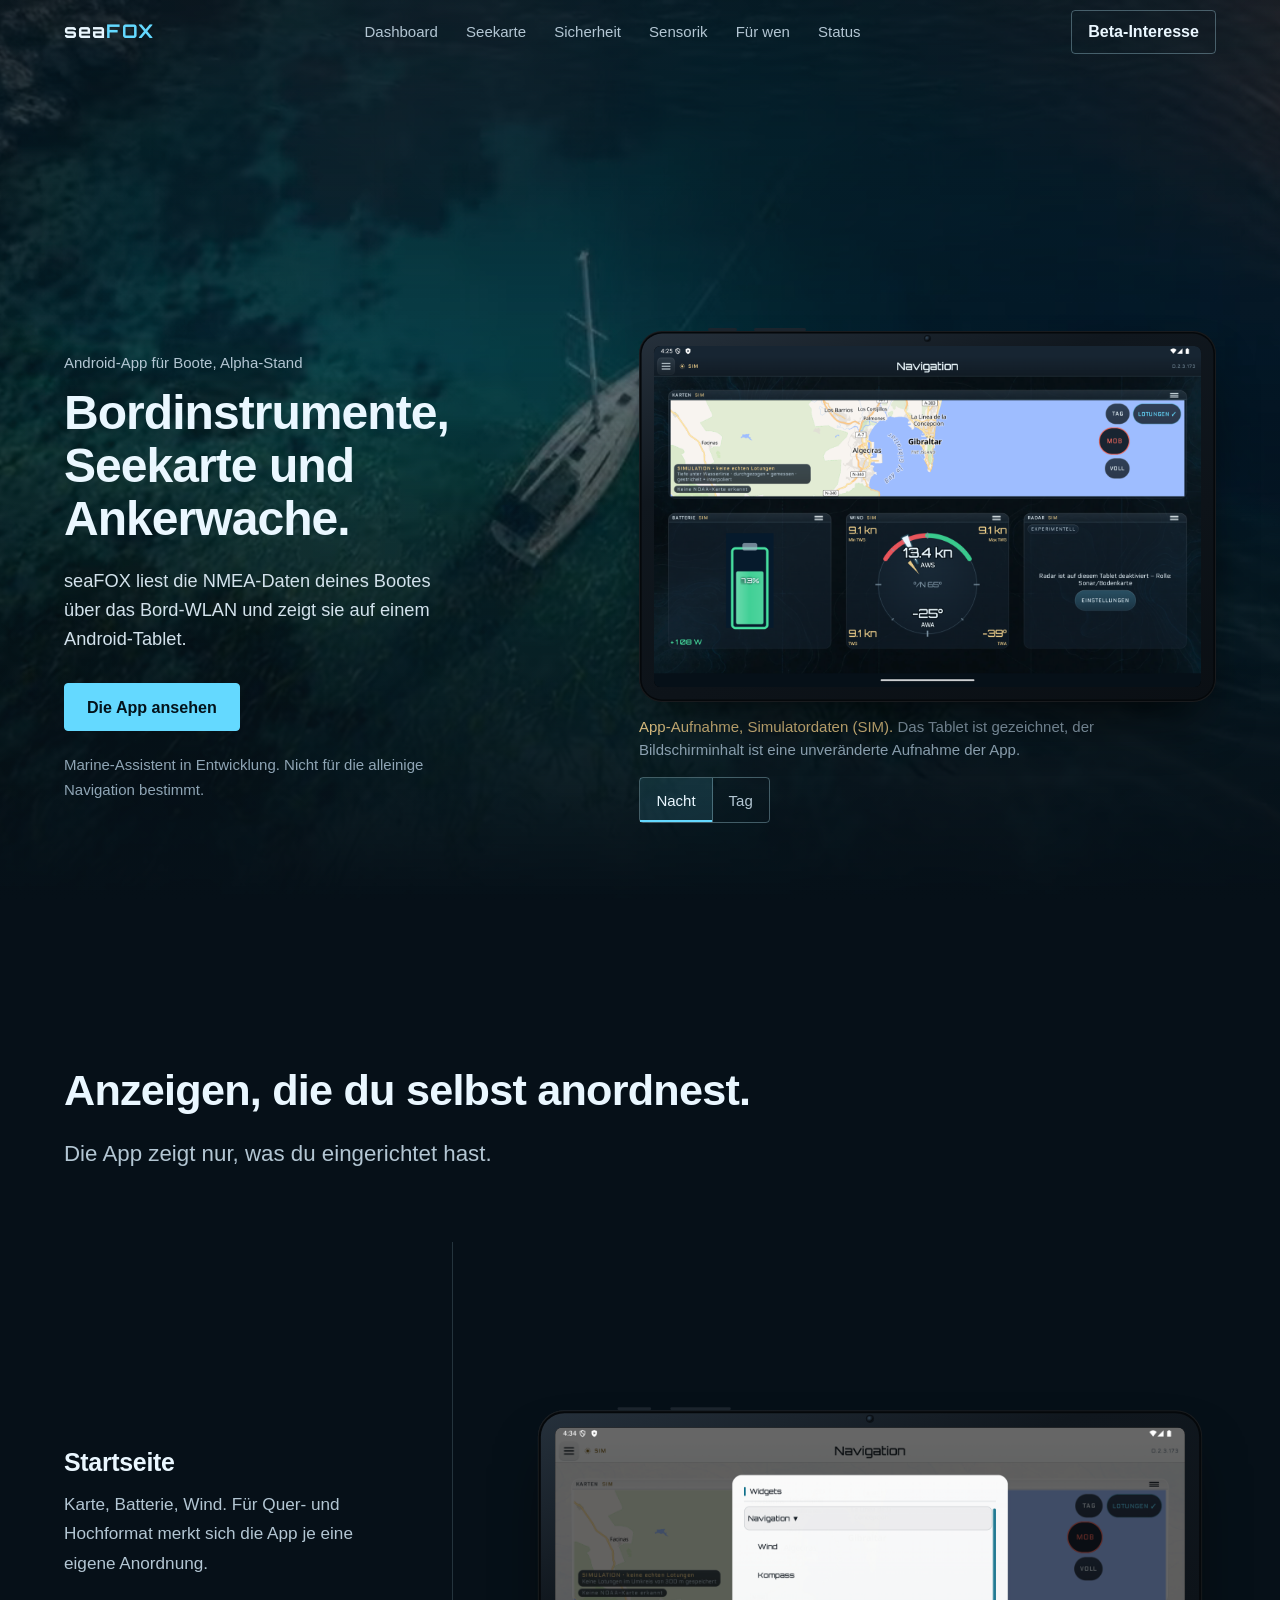
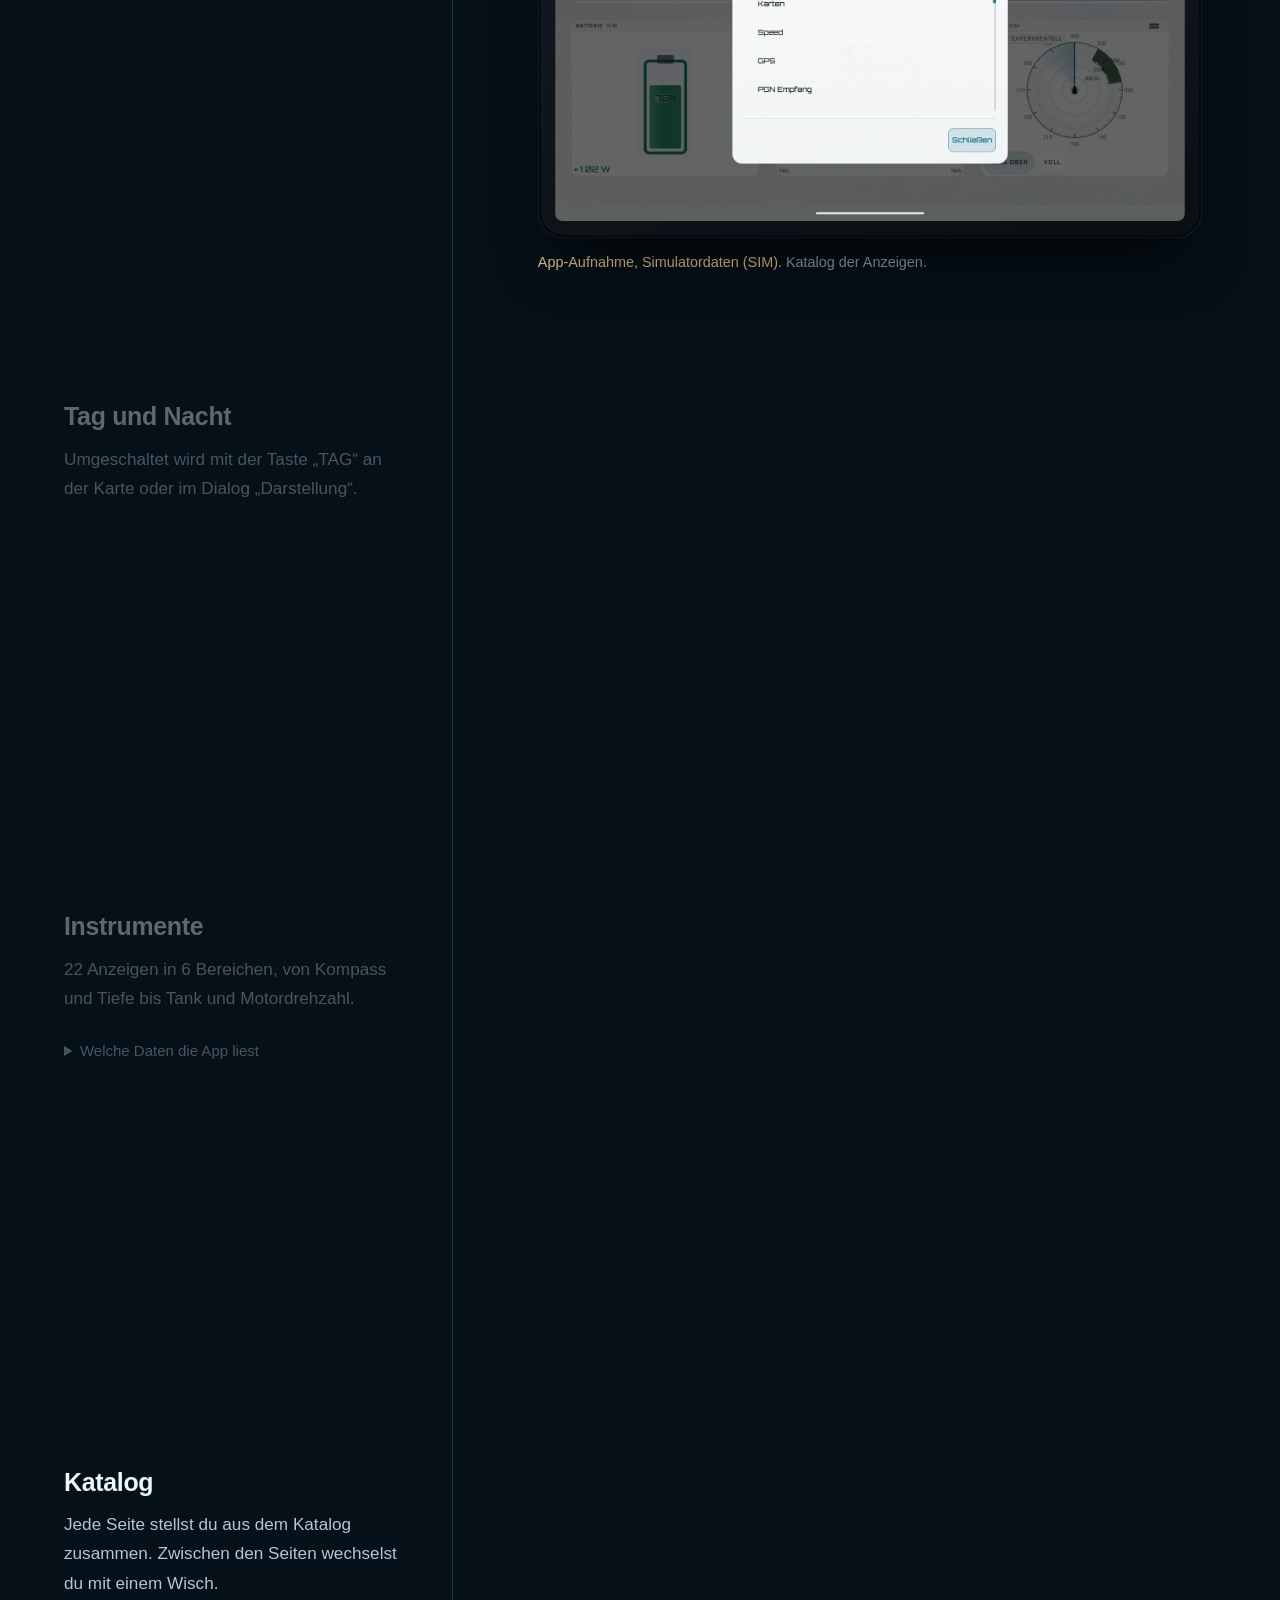
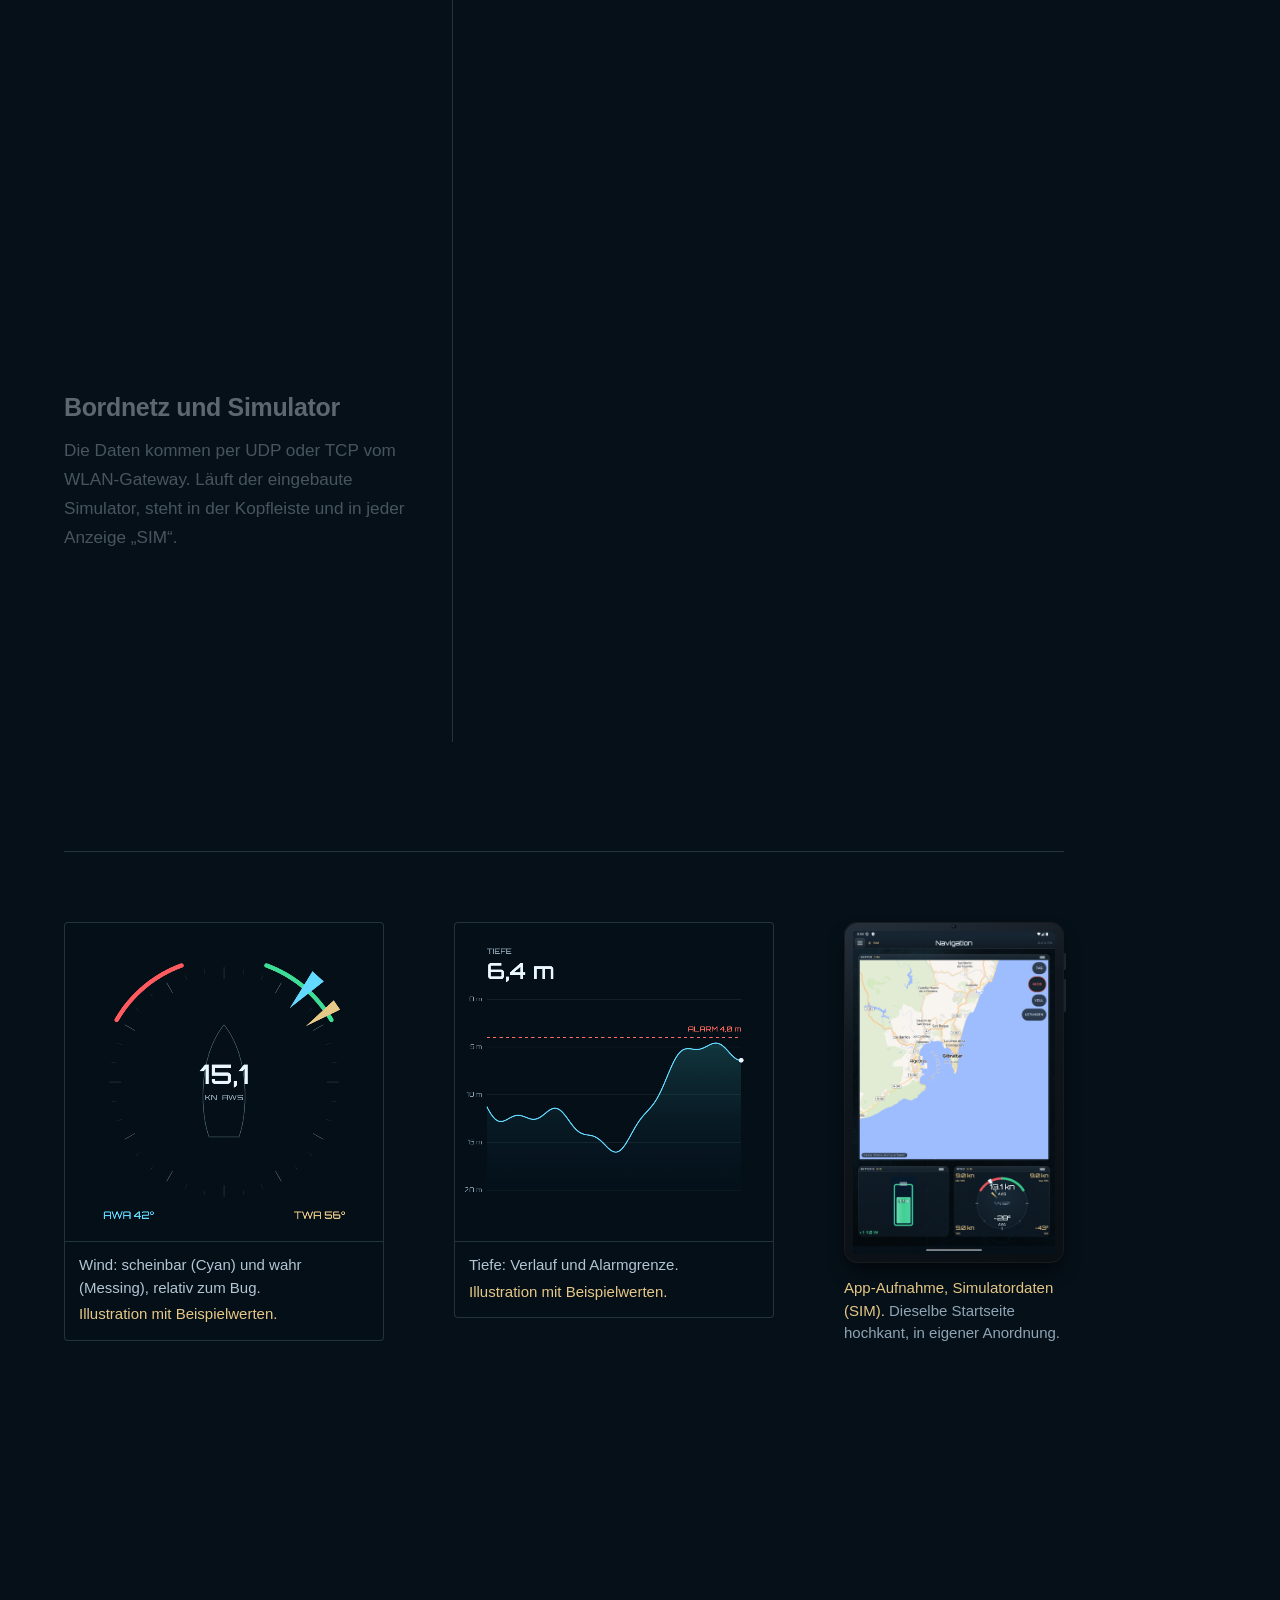
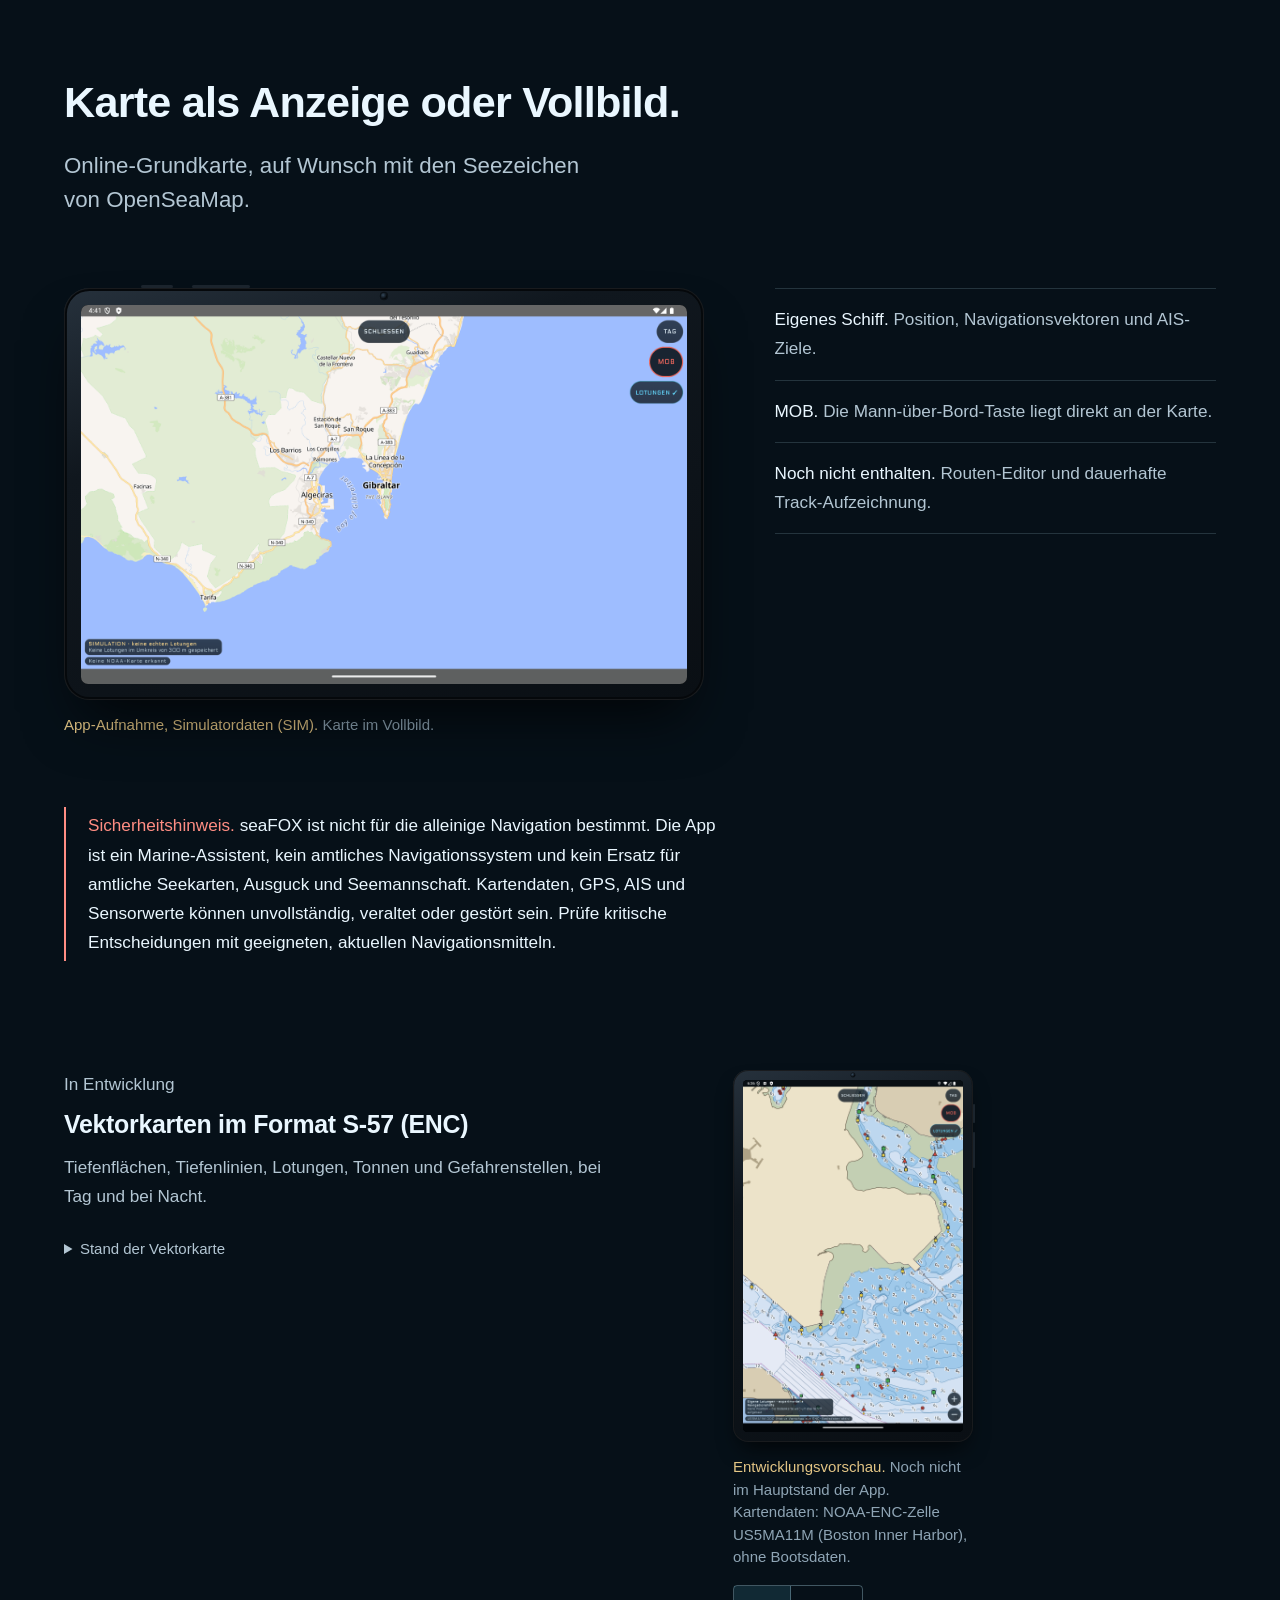
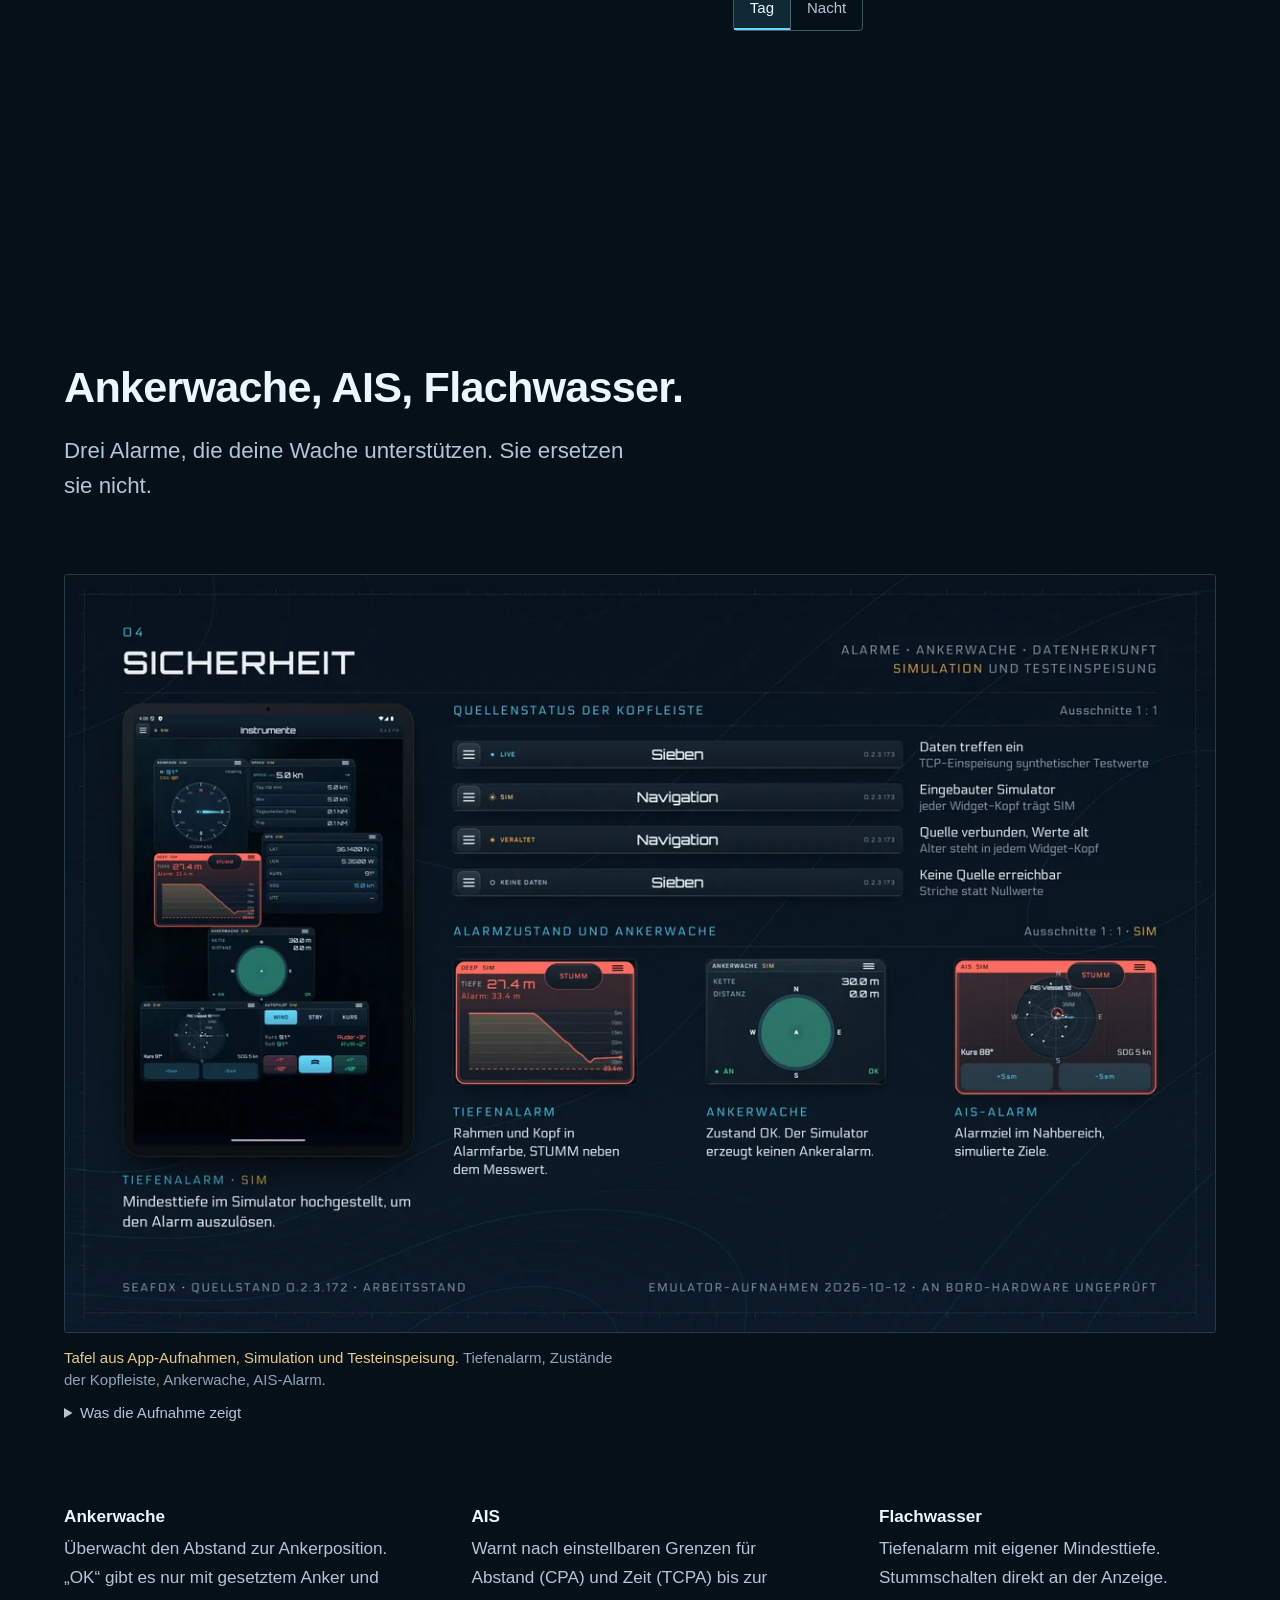
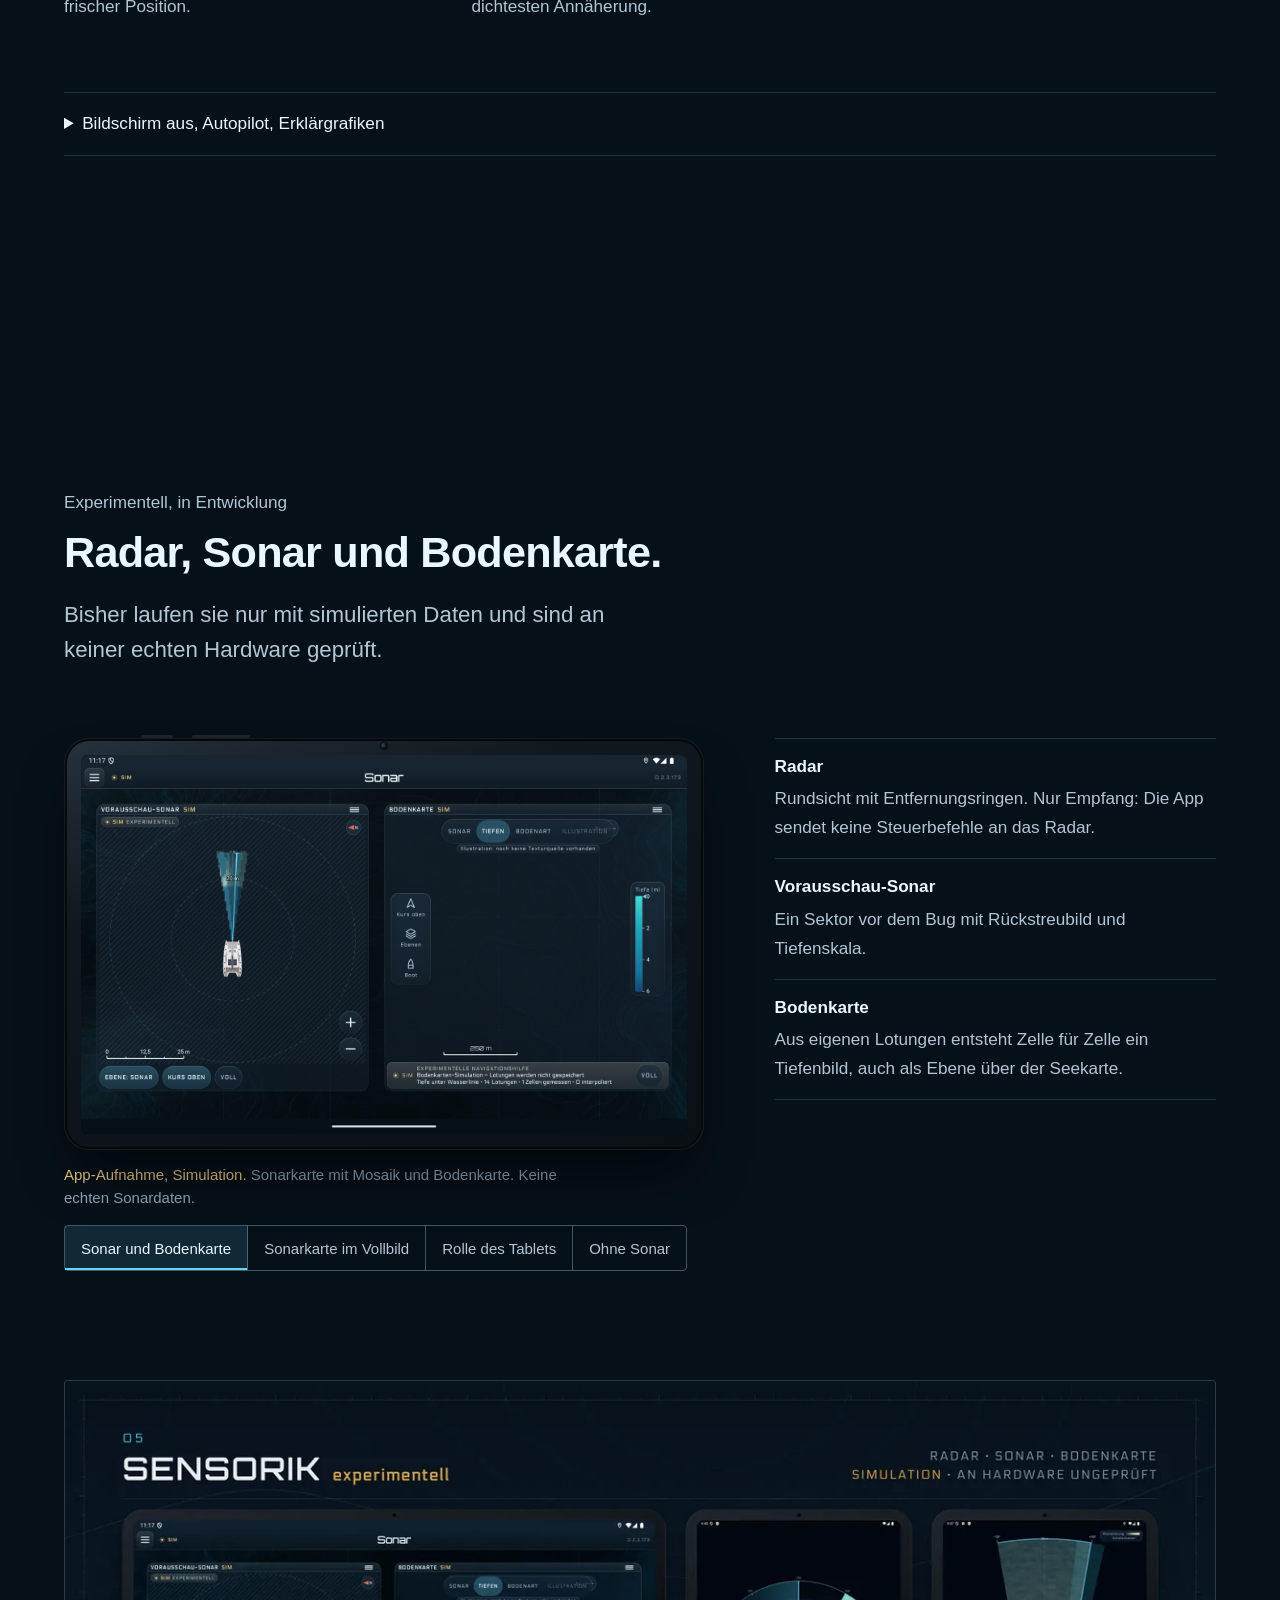
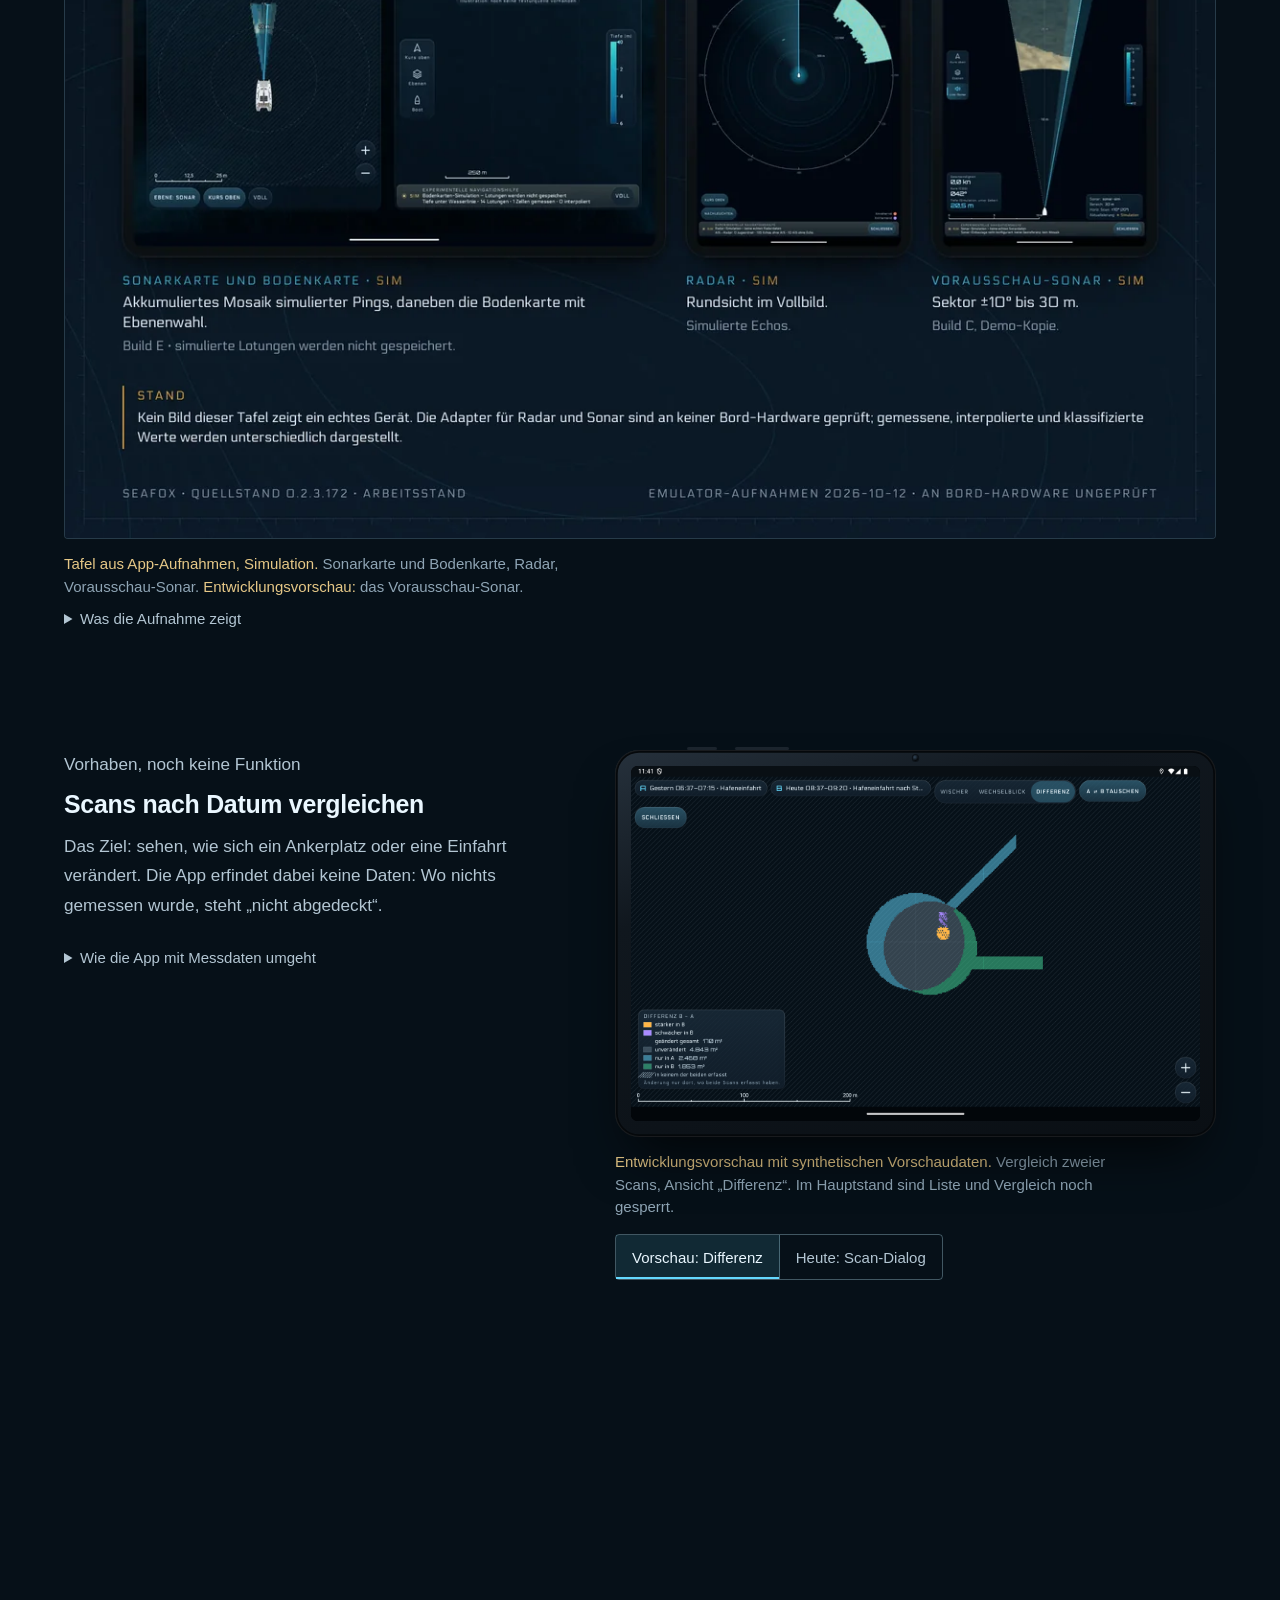
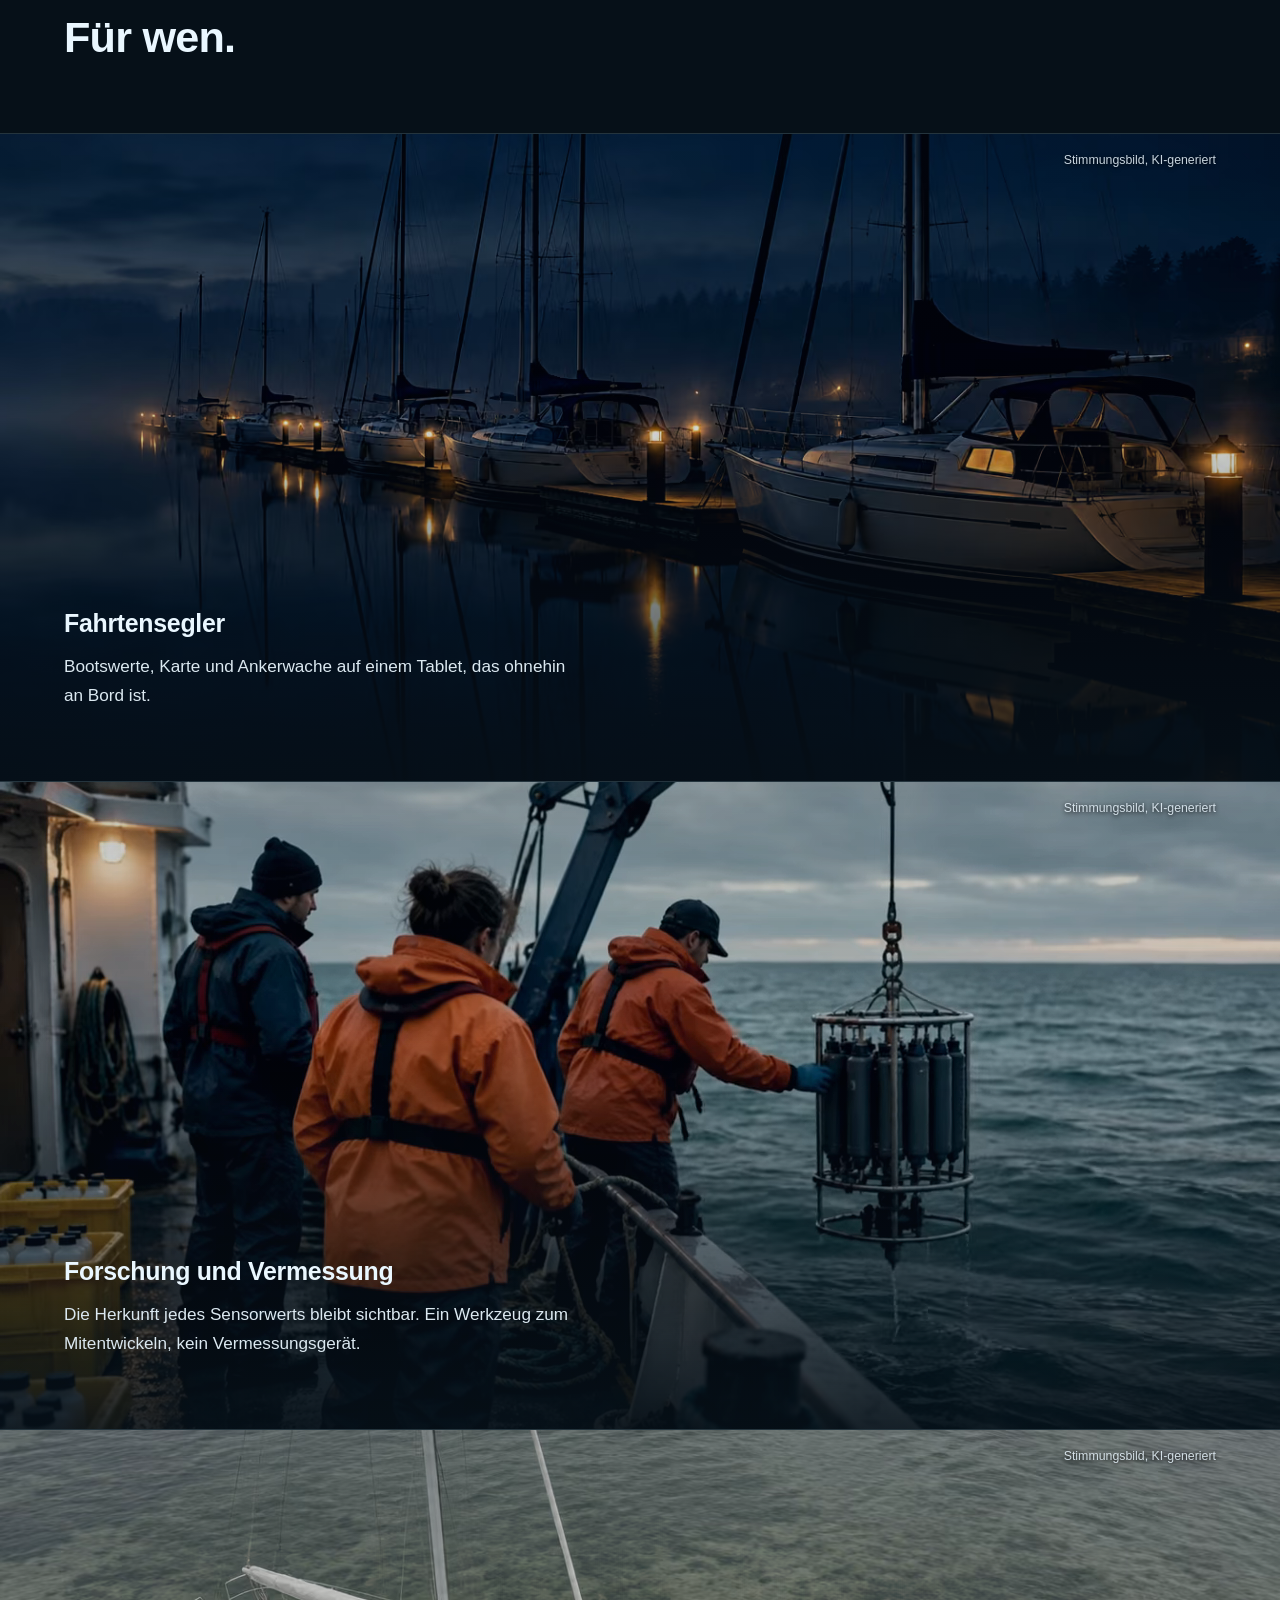
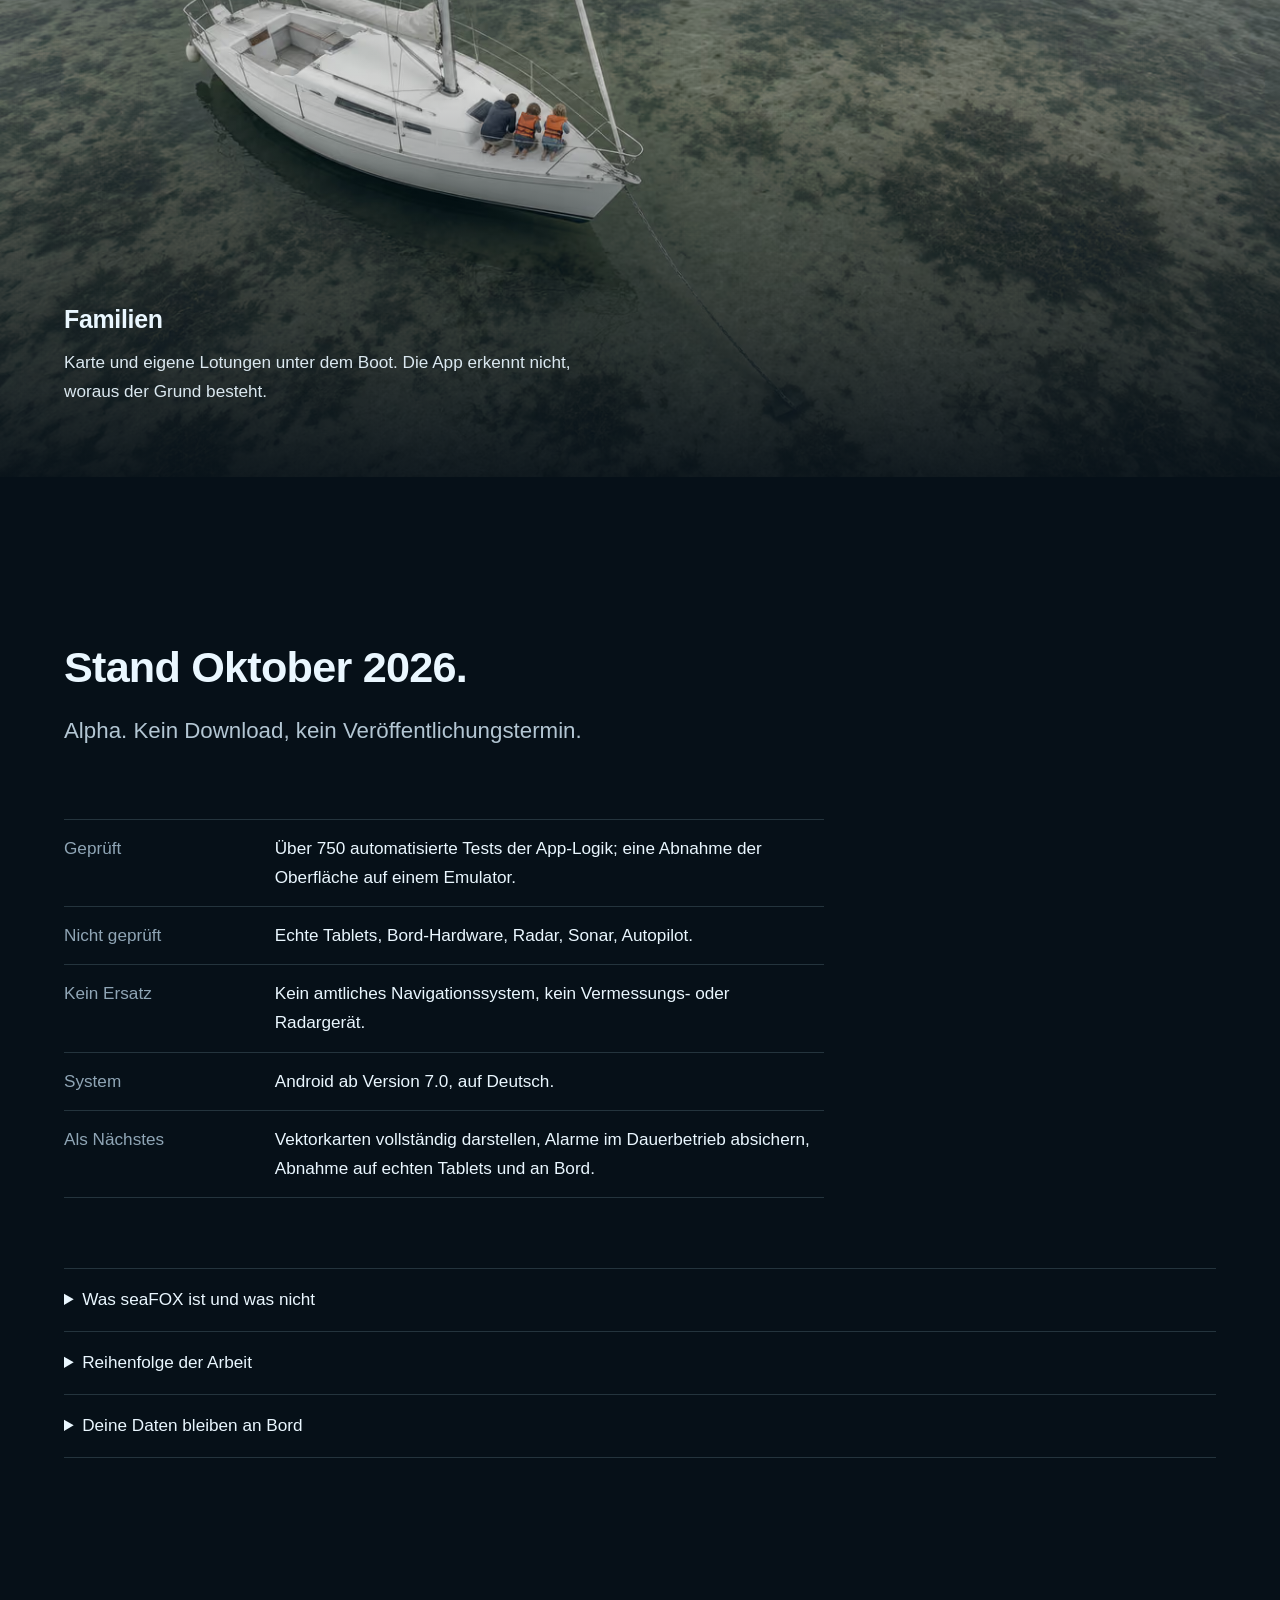
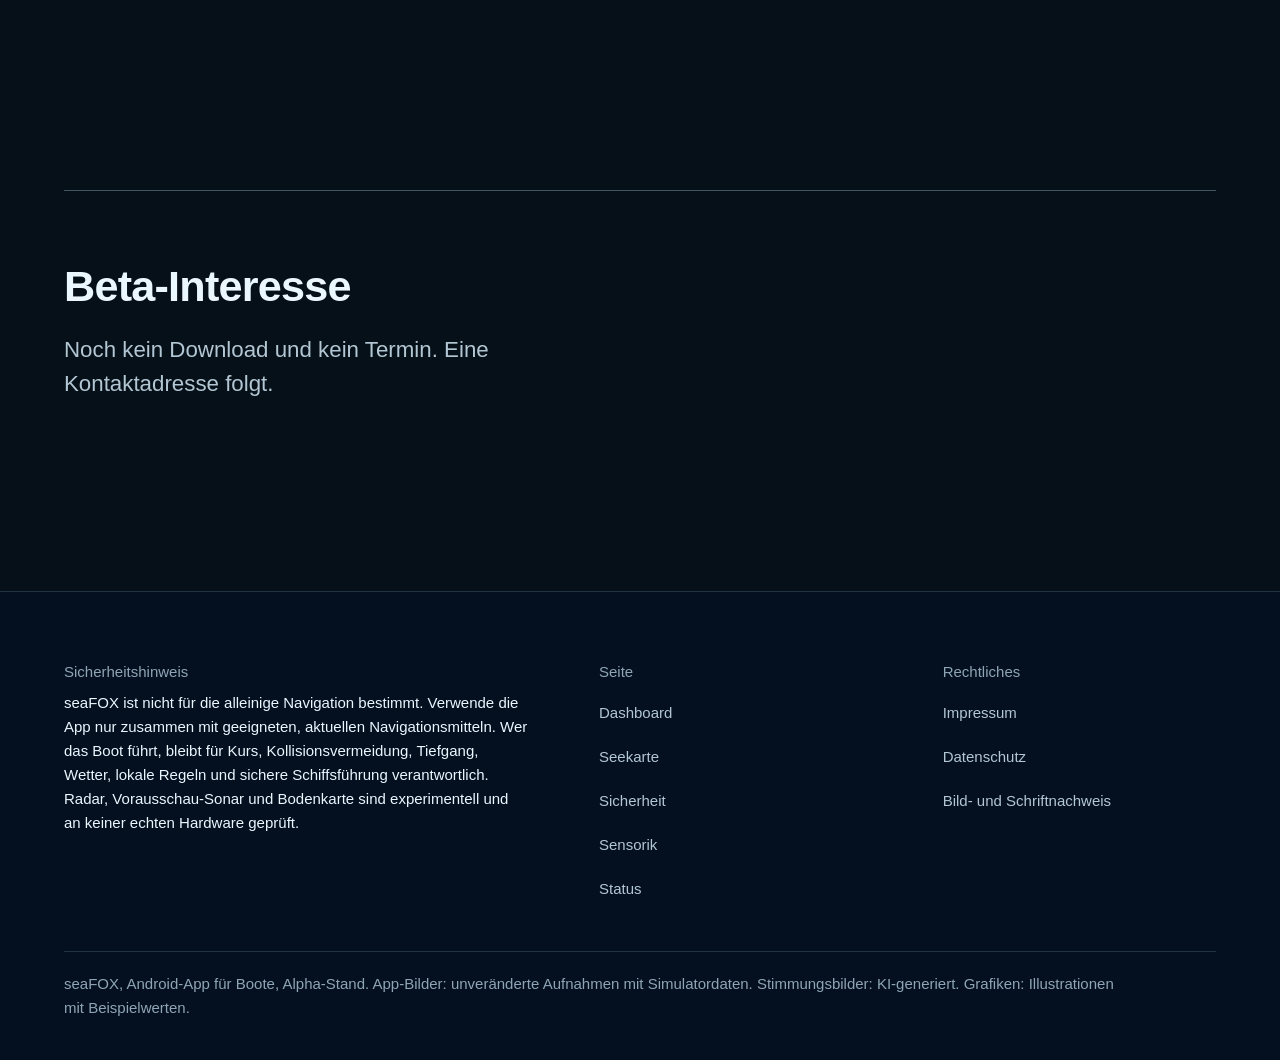
==== commit daf3c955: "Text gestrafft, ruhigere Schrift, Sicherheit neu geordnet" ====
--- a/index.html
+++ b/index.html
@@ -11,7 +11,7 @@
 <link rel="preload" as="image" href="assets/video/hero-loop-poster.webp" type="image/webp" fetchpriority="high">
 <link rel="preload" as="font" href="assets/fonts/orbitron_variable.ttf" type="font/ttf" crossorigin>
 <link rel="preload" as="font" href="assets/fonts/electrolize_regular.ttf" type="font/ttf" crossorigin>
-<link rel="stylesheet" href="css/site.css?v=12">
+<link rel="stylesheet" href="css/site.css?v=13">
 <link rel="icon" href="assets/img/favicon.svg" type="image/svg+xml">
 <script>
 (function (d) {
@@ -59,7 +59,7 @@
       <h1 id="hero-title">Bordinstrumente, Seekarte und Ankerwache.</h1>
       <p class="lead">seaFOX liest die NMEA-Daten deines Bootes über das Bord-WLAN und zeigt sie auf einem Android-Tablet.</p>
       <div class="hero__cta">
-        <a class="btn" href="#beta">Beta-Interesse melden</a>
+        <a class="btn" href="#dashboard">Die App ansehen</a>
       </div>
       <p class="small hero__note">Marine-Assistent in Entwicklung. Nicht für die alleinige Navigation bestimmt.</p>
     </div>
@@ -87,7 +87,7 @@
   <div class="wrap">
     <div class="head">
       <h2 id="dash-title">Anzeigen, die du selbst anordnest.</h2>
-      <p class="lead">Die App zeigt nur, was du eingerichtet hast. Anzeigen lassen sich verschieben, in der Größe ändern und auf mehrere Seiten verteilen.</p>
+      <p class="lead">Die App zeigt nur, was du eingerichtet hast.</p>
     </div>
 
     <div class="scrolly" id="scrolly">
@@ -96,64 +96,59 @@
           <div class="device__body">
             <span class="device__cam"></span>
             <div class="device__screen">
-              <img class="is-active" src="assets/screens/65_dashboard_landscape_night.webp" width="1500" height="937" alt="Startseite „Navigation“ im Querformat, Nachtdarstellung: Karte oben, darunter Batterie, Wind und eine Radar-Kachel, die auf diesem Tablet deaktiviert ist. Simulatordaten." loading="lazy" decoding="async" data-cap="<b>App-Aufnahme, Simulatordaten (SIM).</b> Startseite in der Nachtdarstellung.">
-              <img src="assets/screens/60_dashboard_landscape_day.webp" width="1500" height="937" alt="Startseite im Querformat, Tagdarstellung, mit Radar-Kachel. Simulatordaten." loading="lazy" decoding="async" data-cap="<b>App-Aufnahme, Simulatordaten (SIM).</b> Startseite in der Tagdarstellung; die Radar-Kachel zeigt eine Simulation.">
-              <img src="assets/screens/82_seven_widgets_landscape_rearranged_simulator_night.webp" width="1500" height="937" alt="Entwicklungsvorschau: Seite mit sieben Anzeigen im Querformat – Tiefe, Kompass, Speed, GPS, Wind, Temperatur, Ankerwache. Simulatordaten." loading="lazy" decoding="async" data-cap="<b>Entwicklungsvorschau, Simulatordaten (SIM).</b> Seite mit sieben Anzeigen; Aufnahme aus einem Entwicklungsstand, der nicht dem Hauptstand entspricht.">
+              <img class="is-active" src="assets/screens/65_dashboard_landscape_night.webp" width="1500" height="937" alt="Startseite „Navigation“ im Querformat, Nachtdarstellung: Karte oben, darunter Batterie, Wind und eine Radar-Kachel, die auf diesem Tablet deaktiviert ist. Simulatordaten." loading="lazy" decoding="async" data-cap="<b>App-Aufnahme, Simulatordaten (SIM).</b> Startseite, Nacht.">
+              <img src="assets/screens/60_dashboard_landscape_day.webp" width="1500" height="937" alt="Startseite im Querformat, Tagdarstellung, mit Radar-Kachel. Simulatordaten." loading="lazy" decoding="async" data-cap="<b>App-Aufnahme, Simulatordaten (SIM).</b> Startseite, Tag; die Radar-Kachel zeigt eine Simulation.">
+              <img src="assets/screens/82_seven_widgets_landscape_rearranged_simulator_night.webp" width="1500" height="937" alt="Entwicklungsvorschau: Seite mit sieben Anzeigen im Querformat – Tiefe, Kompass, Speed, GPS, Wind, Temperatur, Ankerwache. Simulatordaten." loading="lazy" decoding="async" data-cap="<b>Entwicklungsvorschau, Simulatordaten (SIM).</b> Sieben Anzeigen; Entwicklungsstand, nicht der Hauptstand.">
               <img src="assets/screens/63_dialog_widget_catalog_landscape_day.webp" width="1500" height="937" alt="Dialog „Widgets“ im Querformat: Katalog der wählbaren Anzeigen, Bereich Navigation." loading="lazy" decoding="async" data-cap="<b>App-Aufnahme, Simulatordaten (SIM).</b> Katalog der Anzeigen.">
-              <img src="assets/screens/68_dialog_router_landscape_night.webp" width="1500" height="937" alt="Dialog „WLAN Router“ im Querformat: Router-Adresse, Port, Protokoll TCP oder UDP, NMEA-Quelle Live-Daten oder Simulation." loading="lazy" decoding="async" data-cap="<b>App-Aufnahme.</b> Dialog „WLAN Router“ mit der Wahl zwischen Live-Daten und Simulation.">
+              <img src="assets/screens/68_dialog_router_landscape_night.webp" width="1500" height="937" alt="Dialog „WLAN Router“ im Querformat: Router-Adresse, Port, Protokoll TCP oder UDP, NMEA-Quelle Live-Daten oder Simulation." loading="lazy" decoding="async" data-cap="<b>App-Aufnahme.</b> Dialog „WLAN Router“: Live-Daten oder Simulation.">
             </div>
           </div>
-          <figcaption id="dashCap"><b>App-Aufnahme, Simulatordaten (SIM).</b> Startseite in der Nachtdarstellung.</figcaption>
+          <figcaption id="dashCap"><b>App-Aufnahme, Simulatordaten (SIM).</b> Startseite, Nacht.</figcaption>
         </figure>
       </div>
       <div class="scrolly__steps">
         <article class="step is-active" data-screen="0">
           <h3>Startseite</h3>
-          <p>Karte, Batterie, Wind: Eine neue Seite ordnet sich passend zur Bildschirmgröße an. Alles Weitere legst du selbst fest.</p>
-          <p>Das Tablet liegt an Bord meist quer. Die App merkt sich für Quer- und Hochformat je eine eigene Anordnung.</p>
+          <p>Karte, Batterie, Wind. Für Quer- und Hochformat merkt sich die App je eine eigene Anordnung.</p>
         </article>
         <article class="step" data-screen="1">
-          <h3>Tag- und Nachtdarstellung</h3>
-          <p>Die App hat eine Tag- und eine Nachtdarstellung. Umgeschaltet wird mit der Taste „TAG“ an der Karte oder im Dialog „Darstellung“.</p>
+          <h3>Tag und Nacht</h3>
+          <p>Umgeschaltet wird mit der Taste „TAG“ an der Karte oder im Dialog „Darstellung“.</p>
         </article>
         <article class="step" data-screen="2">
           <h3>Instrumente</h3>
-          <p>Kompass, Fahrt, Tiefe, Wind, GPS, Tanks, Batterie, Motordrehzahl, Temperatur: Der Katalog enthält 22 Anzeigen in 6 Bereichen.</p>
-          <p>Die App dekodiert 15 NMEA2000-Datensätze (PGNs) und die NMEA0183-Sätze für Position, Kurs, Fahrt, Tiefe, Wind und AIS. Angezeigt wird, was dein Bordnetz tatsächlich liefert.</p>
+          <p>22 Anzeigen in 6 Bereichen, von Kompass und Tiefe bis Tank und Motordrehzahl.</p>
+          <details>
+            <summary>Welche Daten die App liest</summary>
+            <p>Die App dekodiert 15 NMEA2000-Datensätze (PGNs) und die NMEA0183-Sätze für Position, Kurs, Fahrt, Tiefe, Wind und AIS. Angezeigt wird, was dein Bordnetz tatsächlich liefert.</p>
+          </details>
         </article>
         <article class="step" data-screen="3">
           <h3>Katalog</h3>
-          <p>Aus dem Katalog wählst du die Anzeigen für jede Seite. Zwischen den Seiten wechselst du mit einem Wisch.</p>
+          <p>Jede Seite stellst du aus dem Katalog zusammen. Zwischen den Seiten wechselst du mit einem Wisch.</p>
         </article>
         <article class="step" data-screen="4">
           <h3>Bordnetz und Simulator</h3>
-          <p>Die Daten kommen per UDP oder TCP vom WLAN-Gateway deines Bootes. Die Kopfleiste zeigt, ob sie frisch, veraltet oder gar nicht vorhanden sind.</p>
-          <p>Zum Ausprobieren ohne Boot gibt es einen eingebauten Simulator. Solange er läuft, steht in der Kopfleiste und in jeder Anzeige „SIM“.</p>
+          <p>Die Daten kommen per UDP oder TCP vom WLAN-Gateway. Läuft der eingebaute Simulator, steht in der Kopfleiste und in jeder Anzeige „SIM“.</p>
         </article>
       </div>
     </div>
 
     <div class="also">
-      <div>
-        <h3 class="sub">Auch hochkant</h3>
-        <p class="muted">Wer das Tablet hochkant montiert, bekommt dieselbe Seite in einer eigenen Anordnung. Beim Zurückdrehen ist die Queranordnung wieder da.</p>
-      </div>
-      <figure class="device device--portrait">
+      <figure class="viz">
+        <canvas data-viz="wind" width="800" height="800" role="img" aria-label="Erklärgrafik Windanzeige: Zeiger für scheinbaren und wahren Wind, Sektoren für Backbord und Steuerbord. Beispielwerte, keine Messung."></canvas>
+        <figcaption>Wind: scheinbar (Cyan) und wahr (Messing), relativ zum Bug. <b>Illustration mit Beispielwerten.</b></figcaption>
+      </figure>
+      <figure class="viz">
+        <canvas data-viz="depth" width="800" height="800" role="img" aria-label="Erklärgrafik Tiefe: Verlauf der Tiefe mit gestrichelter Alarmgrenze. Beispielwerte, keine Messung."></canvas>
+        <figcaption>Tiefe: Verlauf und Alarmgrenze. <b>Illustration mit Beispielwerten.</b></figcaption>
+      </figure>
+      <figure class="device device--portrait device--minor">
         <div class="device__body"><span class="device__cam"></span>
           <div class="device__screen"><img class="is-active" src="assets/screens/02_default_layout_sim_night.webp" width="937" height="1500" alt="Startseite „Navigation“ im Hochformat, Nachtdarstellung: Karte oben, darunter Batterie und Wind. Simulatordaten." loading="lazy" decoding="async"></div>
         </div>
-        <figcaption><b>App-Aufnahme, Simulatordaten (SIM).</b> Startseite im Hochformat.</figcaption>
+        <figcaption><b>App-Aufnahme, Simulatordaten (SIM).</b> Dieselbe Startseite hochkant, in eigener Anordnung.</figcaption>
       </figure>
-      <div class="figs">
-        <figure class="viz">
-          <canvas data-viz="wind" width="800" height="800" role="img" aria-label="Erklärgrafik Windanzeige: Zeiger für scheinbaren und wahren Wind, Sektoren für Backbord und Steuerbord. Beispielwerte, keine Messung."></canvas>
-          <figcaption>Wind: scheinbarer (Cyan) und wahrer Wind (Messing) relativ zum Bug. <b>Illustration mit Beispielwerten.</b></figcaption>
-        </figure>
-        <figure class="viz">
-          <canvas data-viz="depth" width="800" height="800" role="img" aria-label="Erklärgrafik Tiefe: Verlauf der Tiefe mit gestrichelter Alarmgrenze. Beispielwerte, keine Messung."></canvas>
-          <figcaption>Tiefe: Verlauf und Alarmgrenze. Unterschreitet die Tiefe die Grenze, löst der Alarm aus. <b>Illustration mit Beispielwerten.</b></figcaption>
-        </figure>
-      </div>
     </div>
   </div>
 </section>
@@ -162,7 +157,8 @@
 <section id="karte" class="pad" aria-labelledby="karte-title">
   <div class="wrap">
     <div class="head">
-      <h2 id="karte-title">Karte als Anzeige oder im Vollbild.</h2>
+      <h2 id="karte-title">Karte als Anzeige oder Vollbild.</h2>
+      <p class="lead">Online-Grundkarte, auf Wunsch mit den Seezeichen von OpenSeaMap.</p>
     </div>
 
     <div class="split">
@@ -173,14 +169,12 @@
             <img class="is-active" src="assets/screens/64_chart_fullscreen_landscape_day.webp" width="1500" height="937" alt="Karte im Vollbild, Querformat, Tagdarstellung: Küste mit den Tasten SCHLIESSEN, TAG, MOB und LOTUNGEN. Hinweis im Bild: Simulation, keine echten Lotungen." loading="lazy" decoding="async">
           </div>
         </div>
-        <figcaption><b>App-Aufnahme, Simulatordaten (SIM).</b> Karte im Vollbild mit Online-Grundkarte.</figcaption>
+        <figcaption><b>App-Aufnahme, Simulatordaten (SIM).</b> Karte im Vollbild.</figcaption>
       </figure>
       <ul class="rows">
-        <li><b>Grundkarte:</b> Online-Grundkarte, darüber auf Wunsch die Seezeichen von OpenSeaMap.</li>
-        <li><b>Eigenes Schiff:</b> Position und Navigationsvektoren, AIS-Ziele auf der Karte.</li>
-        <li><b>MOB:</b> Die Mann-über-Bord-Taste liegt direkt an der Karte.</li>
-        <li><b>Eigene Lotungen (experimentell):</b> selbst gemessene Tiefen als Ebene über der Karte.</li>
-        <li><b>Noch nicht enthalten:</b> ein Routen-Editor und eine dauerhafte Track-Aufzeichnung.</li>
+        <li><b>Eigenes Schiff.</b> Position, Navigationsvektoren und AIS-Ziele.</li>
+        <li><b>MOB.</b> Die Mann-über-Bord-Taste liegt direkt an der Karte.</li>
+        <li><b>Noch nicht enthalten.</b> Routen-Editor und dauerhafte Track-Aufzeichnung.</li>
       </ul>
     </div>
 
@@ -188,16 +182,19 @@
       <p><strong>Sicherheitshinweis.</strong> seaFOX ist nicht für die alleinige Navigation bestimmt. Die App ist ein Marine-Assistent, kein amtliches Navigationssystem und kein Ersatz für amtliche Seekarten, Ausguck und Seemannschaft. Kartendaten, GPS, AIS und Sensorwerte können unvollständig, veraltet oder gestört sein. Prüfe kritische Entscheidungen mit geeigneten, aktuellen Navigationsmitteln.</p>
     </div>
 
-    <div class="split split--rev">
+    <div class="split split--aside">
       <div>
         <p class="kicker">In Entwicklung</p>
-        <h3 class="sub">Vektorkarten im Format S-57 (ENC)</h3>
-        <p class="muted">In Arbeit ist die Darstellung von Tiefenflächen, Tiefenlinien, Lotungen, Tonnen und Gefahrenstellen, bei Tag und bei Nacht. Die Karte darf an Bord auch hochkant stehen; die Vorschau zeigt sie so.</p>
-        <p class="muted">Im aktuellen Hauptstand der App werden echte Kartenzellen noch nicht vollständig gezeichnet: Flächen und Linien fehlen, es erscheinen nur Punktobjekte. Deshalb steht hier eine Vorschau und kein Produktbild.</p>
-        <p class="muted">Die Darstellung folgt nicht der amtlichen Symbolnorm und ersetzt keine amtliche Karte.</p>
-      </div>
-      <div>
-        <figure class="device device--portrait" id="encDevice">
+        <h3>Vektorkarten im Format S-57 (ENC)</h3>
+        <p class="muted">Tiefenflächen, Tiefenlinien, Lotungen, Tonnen und Gefahrenstellen, bei Tag und bei Nacht.</p>
+        <details>
+          <summary>Stand der Vektorkarte</summary>
+          <p>Im aktuellen Hauptstand der App werden echte Kartenzellen noch nicht vollständig gezeichnet: Flächen und Linien fehlen, es erscheinen nur Punktobjekte. Deshalb steht hier eine Vorschau und kein Produktbild.</p>
+          <p>Die Darstellung folgt nicht der amtlichen Symbolnorm und ersetzt keine amtliche Karte. Die Karte darf an Bord auch hochkant stehen; die Vorschau zeigt sie so.</p>
+        </details>
+      </div>
+      <div>
+        <figure class="device device--portrait device--minor" id="encDevice">
           <div class="device__body">
             <span class="device__cam"></span>
             <div class="device__screen">
@@ -205,7 +202,7 @@
               <img src="assets/screens/90_chart_noaa_night_zoom14.webp" width="937" height="1500" alt="Entwicklungsvorschau, Hochformat: dieselbe Kartenzelle in Nachtfarben." loading="lazy" decoding="async">
             </div>
           </div>
-          <figcaption><b>Entwicklungsvorschau.</b> Aufnahme aus einem Entwicklungsstand, der noch nicht im Hauptstand der App enthalten ist. Kartendaten: NOAA-ENC-Zelle US5MA11M (Boston Inner Harbor), ohne Bootsdaten.</figcaption>
+          <figcaption><b>Entwicklungsvorschau.</b> Noch nicht im Hauptstand der App. Kartendaten: NOAA-ENC-Zelle US5MA11M (Boston Inner Harbor), ohne Bootsdaten.</figcaption>
         </figure>
         <div class="seg" role="group" aria-label="Darstellung der Vorschau" data-toggle="#encDevice">
           <button type="button" aria-pressed="true" data-i="0">Tag</button>
@@ -224,57 +221,72 @@
       <p class="lead">Drei Alarme, die deine Wache unterstützen. Sie ersetzen sie nicht.</p>
     </div>
 
-    <div class="split split--rev">
-      <dl class="rows">
-        <div>
-          <dt>Ankerwache</dt>
-          <dd>Überwacht den Abstand zur Ankerposition. „OK“ meldet die App nur mit gesetztem Anker und frischer Position. Sonst zeigt sie, dass die Position veraltet ist oder fehlt.</dd>
-        </div>
-        <div>
-          <dt>AIS</dt>
-          <dd>Empfängt Positionsmeldungen der Klassen A und B aus dem Bordnetz und warnt nach einstellbaren Grenzen für Abstand (CPA) und Zeit (TCPA) bis zur dichtesten Annäherung.</dd>
-        </div>
-        <div>
-          <dt>Flachwasser</dt>
-          <dd>Tiefenalarm mit eigener Mindesttiefe. Stummschalten direkt an der Anzeige.</dd>
-        </div>
-        <div>
-          <dt>Bei ausgeschaltetem Bildschirm</dt>
-          <dd>Die Alarme werden außerhalb der Bedienoberfläche ausgewertet, damit sie bei ausgeschaltetem Bildschirm weiterlaufen.
-            <span class="small">Noch nicht nachgewiesen: Dauerbetrieb auf echten Tablets, auch gegen die Akkusparfunktionen der Hersteller.</span></dd>
-        </div>
-        <div>
-          <dt>Autopilot</dt>
-          <dd>Befehle laufen nur über eine Sicherheitsschranke mit bewusster Freigabe; die App meldet zurück, ob der Versand gelang. Im Simulator ist der Versand gesperrt.
-            <span class="small">An echten Autopiloten ist die Anbindung noch nicht geprüft.</span></dd>
-        </div>
-      </dl>
-      <div>
-        <div class="figs">
-          <figure class="viz">
-            <canvas data-viz="ais" width="800" height="800" role="img" aria-label="Erklärgrafik: AIS-Ziele um das eigene Schiff mit Kursvektoren und der Linie zum Punkt der dichtesten Annäherung. Beispielwerte, keine Messung."></canvas>
-            <figcaption>CPA und TCPA: Der Punkt markiert, wo ein Ziel dem eigenen Schiff am nächsten kommt. <b>Illustration mit Beispielwerten.</b></figcaption>
-          </figure>
-          <figure class="viz">
-            <canvas data-viz="anchor" width="800" height="800" role="img" aria-label="Erklärgrafik: Boot schwojt innerhalb eines Ankerkreises. Beispielwerte, keine Messung."></canvas>
-            <figcaption>Ankerkreis: Das Boot schwojt um den Anker. Verlässt es den Kreis, löst der Alarm aus. <b>Illustration mit Beispielwerten.</b></figcaption>
-          </figure>
-        </div>
-        <figure class="device device--portrait">
-          <div class="device__body"><span class="device__cam"></span>
-            <div class="device__screen"><img class="is-active" src="assets/screens/43_page_anchor_ais_nmea_system_final_build_night.webp" width="937" height="1500" alt="Seite „Anker“ im Hochformat: Ankerwache mit Kettenlänge und Distanz, AIS-Anzeige im Alarmzustand mit STUMM-Taste. Simulatordaten." loading="lazy" decoding="async"></div>
-          </div>
-          <figcaption><b>App-Aufnahme, hochkant, Simulatordaten (SIM).</b> Ankerwache und AIS-Alarm aus simulierten Werten. Eine Queraufnahme dieser Seite gibt es noch nicht.</figcaption>
-        </figure>
-      </div>
-    </div>
-
     <figure class="plate">
       <a href="assets/screens/plate-sicherheit-2400.webp">
         <img src="assets/screens/plate-sicherheit-1200.webp" srcset="assets/screens/plate-sicherheit-1200.webp 1200w, assets/screens/plate-sicherheit-2400.webp 2400w" sizes="(max-width: 1400px) 92vw, 1320px" width="2400" height="1580" alt="Tafel „Sicherheit“ aus App-Aufnahmen: links hochkant die Seite „Instrumente“ mit ausgelöstem Tiefenalarm. Rechts oben vier Ausschnitte der Kopfleiste mit den Zuständen LIVE, SIM, VERALTET und KEINE DATEN. Rechts unten drei Ausschnitte: Tiefenanzeige im Alarmzustand mit STUMM-Taste, Ankerwache im Zustand OK, AIS-Anzeige im Alarmzustand. Aufschrift der Tafel: Simulation und Testeinspeisung, an Bord-Hardware ungeprüft." loading="lazy" decoding="async">
       </a>
-      <figcaption><b>Tafel aus App-Aufnahmen, Simulation und Testeinspeisung.</b> Emulator-Aufnahmen vom 12.10.2026. Links die Seite „Instrumente“ hochkant mit Tiefenalarm; dafür wurde die Mindesttiefe im Simulator hochgestellt. Rechts Ausschnitte: die vier Zustände der Kopfleiste (LIVE aus synthetischen Testwerten über den Empfangsweg der App, SIM, VERALTET, KEINE DATEN) sowie Tiefenalarm, Ankerwache und AIS-Alarm aus simulierten Werten. Das Tablet ist gezeichnet. Ein Klick öffnet die Tafel in voller Größe.</figcaption>
+      <figcaption><b>Tafel aus App-Aufnahmen, Simulation und Testeinspeisung.</b> Tiefenalarm, Zustände der Kopfleiste, Ankerwache, AIS-Alarm.
+        <details>
+          <summary>Was die Aufnahme zeigt</summary>
+          <p>Emulator-Aufnahmen vom 12.10.2026. Links die Seite „Instrumente“ hochkant mit Tiefenalarm; dafür wurde die Mindesttiefe im Simulator hochgestellt. Rechts Ausschnitte: die vier Zustände der Kopfleiste (LIVE aus synthetischen Testwerten über den Empfangsweg der App, SIM, VERALTET, KEINE DATEN) sowie Tiefenalarm, Ankerwache und AIS-Alarm aus simulierten Werten. Das Tablet ist gezeichnet. Ein Klick öffnet die Tafel in voller Größe.</p>
+        </details>
+      </figcaption>
     </figure>
+
+    <dl class="trio">
+      <div>
+        <dt>Ankerwache</dt>
+        <dd>Überwacht den Abstand zur Ankerposition. „OK“ gibt es nur mit gesetztem Anker und frischer Position.</dd>
+      </div>
+      <div>
+        <dt>AIS</dt>
+        <dd>Warnt nach einstellbaren Grenzen für Abstand (CPA) und Zeit (TCPA) bis zur dichtesten Annäherung.</dd>
+      </div>
+      <div>
+        <dt>Flachwasser</dt>
+        <dd>Tiefenalarm mit eigener Mindesttiefe. Stummschalten direkt an der Anzeige.</dd>
+      </div>
+    </dl>
+
+    <details class="more">
+      <summary>Bildschirm aus, Autopilot, Erklärgrafiken</summary>
+      <div class="split">
+        <dl class="rows">
+          <div>
+            <dt>Ankerwache und AIS im Einzelnen</dt>
+            <dd>Ohne gesetzten Anker oder frische Position zeigt die Ankerwache, dass die Position veraltet ist oder fehlt. AIS empfängt Positionsmeldungen der Klassen A und B aus dem Bordnetz.</dd>
+          </div>
+          <div>
+            <dt>Bei ausgeschaltetem Bildschirm</dt>
+            <dd>Die Alarme werden außerhalb der Bedienoberfläche ausgewertet, damit sie bei ausgeschaltetem Bildschirm weiterlaufen.
+              <span class="small">Noch nicht nachgewiesen: Dauerbetrieb auf echten Tablets, auch gegen die Akkusparfunktionen der Hersteller.</span></dd>
+          </div>
+          <div>
+            <dt>Autopilot</dt>
+            <dd>Befehle laufen nur über eine Sicherheitsschranke mit bewusster Freigabe; die App meldet zurück, ob der Versand gelang. Im Simulator ist der Versand gesperrt.
+              <span class="small">An echten Autopiloten ist die Anbindung noch nicht geprüft.</span></dd>
+          </div>
+        </dl>
+        <div>
+          <div class="figs">
+            <figure class="viz">
+              <canvas data-viz="ais" width="800" height="800" role="img" aria-label="Erklärgrafik: AIS-Ziele um das eigene Schiff mit Kursvektoren und der Linie zum Punkt der dichtesten Annäherung. Beispielwerte, keine Messung."></canvas>
+              <figcaption>CPA und TCPA: Der Punkt markiert, wo ein Ziel dem eigenen Schiff am nächsten kommt. <b>Illustration mit Beispielwerten.</b></figcaption>
+            </figure>
+            <figure class="viz">
+              <canvas data-viz="anchor" width="800" height="800" role="img" aria-label="Erklärgrafik: Boot schwojt innerhalb eines Ankerkreises. Beispielwerte, keine Messung."></canvas>
+              <figcaption>Ankerkreis: Verlässt das Boot den Kreis, löst der Alarm aus. <b>Illustration mit Beispielwerten.</b></figcaption>
+            </figure>
+          </div>
+          <figure class="device device--portrait device--minor">
+            <div class="device__body"><span class="device__cam"></span>
+              <div class="device__screen"><img class="is-active" src="assets/screens/43_page_anchor_ais_nmea_system_final_build_night.webp" width="937" height="1500" alt="Seite „Anker“ im Hochformat: Ankerwache mit Kettenlänge und Distanz, AIS-Anzeige im Alarmzustand mit STUMM-Taste. Simulatordaten." loading="lazy" decoding="async"></div>
+            </div>
+            <figcaption><b>App-Aufnahme, hochkant, Simulatordaten (SIM).</b> Ankerwache und AIS-Alarm aus simulierten Werten. Eine Queraufnahme dieser Seite gibt es noch nicht.</figcaption>
+          </figure>
+        </div>
+      </div>
+    </details>
   </div>
 </section>
 
@@ -284,7 +296,7 @@
     <div class="head">
       <p class="kicker">Experimentell, in Entwicklung</p>
       <h2 id="sens-title">Radar, Sonar und Bodenkarte.</h2>
-      <p class="lead">Radar, Vorausschau-Sonar und eine selbst gelotete Bodenkarte sind in Arbeit. Bisher laufen sie nur mit simulierten Daten und sind an keiner echten Hardware geprüft.</p>
+      <p class="lead">Bisher laufen sie nur mit simulierten Daten und sind an keiner echten Hardware geprüft.</p>
     </div>
 
     <div class="split">
@@ -293,17 +305,17 @@
           <div class="device__body">
             <span class="device__cam"></span>
             <div class="device__screen">
-              <img class="is-active" src="assets/screens/110_Q_sonar_map_and_bottom_map_widgets_sim_night.webp" width="1500" height="937" alt="Seite „Sonar“ im Querformat: links die Sonarkarte mit dem aufgezeichneten Mosaik vor dem Bootssymbol, rechts die Bodenkarte mit Ebenenwahl und Tiefenskala. Hinweise im Bild: SIM, experimentelle Navigationshilfe, Lotungen werden nicht gespeichert." loading="lazy" decoding="async" data-cap="<b>App-Aufnahme, Simulation.</b> Seite „Sonar“: Sonarkarte mit Mosaik und Bodenkarte. Keine echten Sonardaten.">
+              <img class="is-active" src="assets/screens/110_Q_sonar_map_and_bottom_map_widgets_sim_night.webp" width="1500" height="937" alt="Seite „Sonar“ im Querformat: links die Sonarkarte mit dem aufgezeichneten Mosaik vor dem Bootssymbol, rechts die Bodenkarte mit Ebenenwahl und Tiefenskala. Hinweise im Bild: SIM, experimentelle Navigationshilfe, Lotungen werden nicht gespeichert." loading="lazy" decoding="async" data-cap="<b>App-Aufnahme, Simulation.</b> Sonarkarte mit Mosaik und Bodenkarte. Keine echten Sonardaten.">
               <img src="assets/screens/111_Q_sonar_map_fullscreen_sim_night.webp" width="1500" height="937" alt="Sonarkarte im Vollbild, Querformat: Mosaik vor dem Bootssymbol, Ebenenwahl, Werkzeugleiste, Legende und Datenfelder. Hinweis im Bild: Sonar-Simulation, keine echten Sonardaten." loading="lazy" decoding="async" data-cap="<b>App-Aufnahme, Simulation.</b> Sonarkarte im Vollbild. Keine echten Sonardaten; die Simulation wird nicht gespeichert.">
               <img src="assets/screens/62_dialog_sensor_settings_landscape_day.webp" width="1500" height="937" alt="Dialog „Sensorik (experimentell)“: Hinweis, dass die Navigationshilfe experimentell ist; Auswahl der Rolle des Tablets: Radar und Navigation, Sonar und Bodenkarte oder nur Navigation." loading="lazy" decoding="async" data-cap="<b>App-Aufnahme.</b> Dialog „Sensorik (experimentell)“: Die Rolle des Tablets bestimmt, welche Sensoren es verarbeitet.">
-              <img src="assets/screens/123_Q_sonar_map_empty_reason_no_simulation_night.webp" width="1500" height="937" alt="Seite „Sonar“ im Querformat ohne Simulation und ohne Gerät: Kopfleiste „KEINE DATEN“, in der Sonarkarte der Hinweis „SONAR NICHT EINGERICHTET“, in der Bodenkarte „Keine Bathymetrie-Daten“." loading="lazy" decoding="async" data-cap="<b>App-Aufnahme, ohne Daten.</b> Seite „Sonar“ ohne Simulation und ohne Gerät: Die App meldet „SONAR NICHT EINGERICHTET“ und zeigt kein Bild.">
+              <img src="assets/screens/123_Q_sonar_map_empty_reason_no_simulation_night.webp" width="1500" height="937" alt="Seite „Sonar“ im Querformat ohne Simulation und ohne Gerät: Kopfleiste „KEINE DATEN“, in der Sonarkarte der Hinweis „SONAR NICHT EINGERICHTET“, in der Bodenkarte „Keine Bathymetrie-Daten“." loading="lazy" decoding="async" data-cap="<b>App-Aufnahme, ohne Daten.</b> Ohne Simulation und ohne Gerät meldet die App „SONAR NICHT EINGERICHTET“ und zeigt kein Bild.">
               <!-- Weitere Queraufnahmen (z. B. die 3D-Sonaransicht, sobald es echte Aufnahmen gibt) hier anhängen:
                    je ein <img> mit width="1500" height="937", alt und data-cap (Herkunft der Aufnahme),
                    dazu unten in .seg je ein <button data-i="4…">. Mehr ist nicht nötig; Überblenden und Unterschrift folgen.
                    Für einen eigenen Block: das <div class="split split--rev"> mit #scanDevice kopieren (neue ids). -->
             </div>
           </div>
-          <figcaption id="sensCap"><b>App-Aufnahme, Simulation.</b> Seite „Sonar“: Sonarkarte mit Mosaik und Bodenkarte. Keine echten Sonardaten.</figcaption>
+          <figcaption id="sensCap"><b>App-Aufnahme, Simulation.</b> Sonarkarte mit Mosaik und Bodenkarte. Keine echten Sonardaten.</figcaption>
         </figure>
         <div class="seg" role="group" aria-label="Aufnahme wählen" data-toggle="#sensDevice" data-caption="#sensCap">
           <button type="button" aria-pressed="true" data-i="0">Sonar und Bodenkarte</button>
@@ -323,11 +335,7 @@
         </div>
         <div>
           <dt>Bodenkarte</dt>
-          <dd>Aus eigenen Lotungen entsteht Zelle für Zelle ein Tiefenbild, mit Ebenen für Tiefenzellen, Konturen, Tiefenwerte und Unsicherheit.</dd>
-        </div>
-        <div>
-          <dt>Eine Rolle je Tablet</dt>
-          <dd>Radar und Sonar laufen nie gleichzeitig auf einem Gerät. Welche Sensoren ein Tablet verarbeitet, legst du in den Einstellungen fest.</dd>
+          <dd>Aus eigenen Lotungen entsteht Zelle für Zelle ein Tiefenbild, auch als Ebene über der Seekarte.</dd>
         </div>
       </dl>
     </div>
@@ -336,25 +344,35 @@
       <a href="assets/screens/plate-sensorik-2400.webp">
         <img src="assets/screens/plate-sensorik-1200.webp" srcset="assets/screens/plate-sensorik-1200.webp 1200w, assets/screens/plate-sensorik-2400.webp 2400w" sizes="(max-width: 1400px) 92vw, 1320px" width="2400" height="1580" alt="Tafel „Sensorik, experimentell“ aus drei App-Aufnahmen: links im Querformat die Seite „Sonar“ mit Sonarkarte und Bodenkarte, in der Mitte hochkant das Radar im Vollbild mit simulierten Echos, rechts hochkant das Vorausschau-Sonar mit einem Sektor von plus/minus 10 Grad bis 30 Meter. Aufschrift der Tafel: Simulation, an Hardware ungeprüft; kein Bild zeigt ein echtes Gerät." loading="lazy" decoding="async">
       </a>
-      <figcaption><b>Tafel aus App-Aufnahmen, Simulation.</b> Emulator-Aufnahmen vom 12.10.2026: Sonarkarte und Bodenkarte (quer), Radar im Vollbild und Vorausschau-Sonar (beide hochkant). <b>Entwicklungsvorschau:</b> Die Aufnahme des Vorausschau-Sonars stammt aus einer Demo-Kopie der App, nicht aus dem Hauptstand. Keine echten Radar- oder Sonardaten. Die Tablets sind gezeichnet. Ein Klick öffnet die Tafel in voller Größe.</figcaption>
+      <figcaption><b>Tafel aus App-Aufnahmen, Simulation.</b> Sonarkarte und Bodenkarte, Radar, Vorausschau-Sonar. <b>Entwicklungsvorschau:</b> das Vorausschau-Sonar.
+        <details>
+          <summary>Was die Aufnahme zeigt</summary>
+          <p>Emulator-Aufnahmen vom 12.10.2026: Sonarkarte und Bodenkarte (quer), Radar im Vollbild und Vorausschau-Sonar (beide hochkant). Die Aufnahme des Vorausschau-Sonars stammt aus einer Demo-Kopie der App, nicht aus dem Hauptstand. Keine echten Radar- oder Sonardaten. Die Tablets sind gezeichnet. Ein Klick öffnet die Tafel in voller Größe.</p>
+          <p>Die Bodenkarte hat Ebenen für Tiefenzellen, Konturen, Tiefenwerte und Unsicherheit. Radar und Sonar laufen nie gleichzeitig auf einem Gerät. Welche Sensoren ein Tablet verarbeitet, legst du in den Einstellungen fest.</p>
+        </details>
+      </figcaption>
     </figure>
 
     <div class="split split--rev">
       <div>
         <p class="kicker">Vorhaben, noch keine Funktion</p>
-        <h3 class="sub">Scans nach Datum vergleichen</h3>
-        <p class="muted">Gemessene Lotungen legt die App lokal auf dem Tablet ab. Das Ziel: Scans nach Datum ordnen und Fahrten vergleichen, um zu sehen, wie sich ein Ankerplatz oder eine Einfahrt verändert. Im Hauptstand ist dieser Vergleich noch keine Funktion; das Bild zeigt einen Entwicklungsstand mit synthetischen Vorschaudaten.</p>
-        <p class="muted">Die App erfindet keine Daten. Gemessenes, Interpoliertes und Klassifiziertes sieht nie gleich aus. Wo nichts gemessen wurde, steht „nicht abgedeckt“. Radar-, Sonar- und Tiefendaten werden nicht hochgerechnet, aufgefüllt oder mit Fototexturen belegt. Simulierte Lotungen werden nie gespeichert.</p>
+        <h3>Scans nach Datum vergleichen</h3>
+        <p class="muted">Das Ziel: sehen, wie sich ein Ankerplatz oder eine Einfahrt verändert. Die App erfindet dabei keine Daten: Wo nichts gemessen wurde, steht „nicht abgedeckt“.</p>
+        <details>
+          <summary>Wie die App mit Messdaten umgeht</summary>
+          <p>Gemessene Lotungen legt die App lokal auf dem Tablet ab. Das Ziel: Scans nach Datum ordnen und Fahrten vergleichen. Im Hauptstand ist dieser Vergleich noch keine Funktion; das Bild zeigt einen Entwicklungsstand mit synthetischen Vorschaudaten.</p>
+          <p>Gemessenes, Interpoliertes und Klassifiziertes sieht nie gleich aus. Radar-, Sonar- und Tiefendaten werden nicht hochgerechnet, aufgefüllt oder mit Fototexturen belegt. Simulierte Lotungen werden nie gespeichert.</p>
+        </details>
       </div>
       <div>
         <figure class="device" id="scanDevice">
           <div class="device__body"><span class="device__cam"></span>
             <div class="device__screen">
-              <img class="is-active" src="assets/screens/120_Q_compare_differenz_PREVIEW_DATA_night.webp" width="1500" height="937" alt="Entwicklungsvorschau im Querformat: Vergleich zweier Scans in der Ansicht „Differenz“ mit Legende für geänderte und unveränderte Flächen sowie Flächen, die nur in einem der beiden Scans liegen." loading="lazy" decoding="async" data-cap="<b>Entwicklungsvorschau mit synthetischen Vorschaudaten.</b> Vergleich zweier Scans, Ansicht „Differenz“. Im Hauptstand der App gibt es heute nur den einen laufenden Scan; Liste und Vergleich sind dort noch gesperrt.">
-              <img src="assets/screens/112_Q_scans_dialog_live_adapter_sim_night.webp" width="1500" height="937" alt="Dialog „Sonar-Scans“ im Querformat: ein laufender Scan aus der Simulation mit dem Vermerk „wird nicht gespeichert“; „Neuer Scan“ und „Vergleichen“ sind gesperrt mit dem Hinweis „wartet auf Scan-Archiv“; darunter „Noch keine gespeicherten Scans“." loading="lazy" decoding="async" data-cap="<b>App-Aufnahme, Simulation.</b> Dialog „Sonar-Scans“ im Hauptstand: ein laufender Scan aus der Simulation, nichts gespeichert, Liste und Vergleich gesperrt („wartet auf Scan-Archiv“).">
+              <img class="is-active" src="assets/screens/120_Q_compare_differenz_PREVIEW_DATA_night.webp" width="1500" height="937" alt="Entwicklungsvorschau im Querformat: Vergleich zweier Scans in der Ansicht „Differenz“ mit Legende für geänderte und unveränderte Flächen sowie Flächen, die nur in einem der beiden Scans liegen." loading="lazy" decoding="async" data-cap="<b>Entwicklungsvorschau mit synthetischen Vorschaudaten.</b> Vergleich zweier Scans, Ansicht „Differenz“. Im Hauptstand sind Liste und Vergleich noch gesperrt.">
+              <img src="assets/screens/112_Q_scans_dialog_live_adapter_sim_night.webp" width="1500" height="937" alt="Dialog „Sonar-Scans“ im Querformat: ein laufender Scan aus der Simulation mit dem Vermerk „wird nicht gespeichert“; „Neuer Scan“ und „Vergleichen“ sind gesperrt mit dem Hinweis „wartet auf Scan-Archiv“; darunter „Noch keine gespeicherten Scans“." loading="lazy" decoding="async" data-cap="<b>App-Aufnahme, Simulation.</b> Dialog „Sonar-Scans“ im Hauptstand: ein laufender Scan, nichts gespeichert, Liste und Vergleich gesperrt.">
             </div>
           </div>
-          <figcaption id="scanCap"><b>Entwicklungsvorschau mit synthetischen Vorschaudaten.</b> Vergleich zweier Scans, Ansicht „Differenz“. Im Hauptstand der App gibt es heute nur den einen laufenden Scan; Liste und Vergleich sind dort noch gesperrt.</figcaption>
+          <figcaption id="scanCap"><b>Entwicklungsvorschau mit synthetischen Vorschaudaten.</b> Vergleich zweier Scans, Ansicht „Differenz“. Im Hauptstand sind Liste und Vergleich noch gesperrt.</figcaption>
         </figure>
         <div class="seg" role="group" aria-label="Aufnahme wählen" data-toggle="#scanDevice" data-caption="#scanCap">
           <button type="button" aria-pressed="true" data-i="0">Vorschau: Differenz</button>
@@ -369,7 +387,7 @@
 <section id="fuer-wen" aria-labelledby="wen-title">
   <div class="wrap">
     <div class="head">
-      <h2 id="wen-title">Für wen seaFOX gedacht ist.</h2>
+      <h2 id="wen-title">Für wen.</h2>
     </div>
   </div>
 
@@ -383,7 +401,7 @@
     <div class="wrap">
       <div class="panel__copy">
         <h3>Fahrtensegler</h3>
-        <p>Die Werte des Bootes, die Karte daneben, die Ankerwache für die Nacht. Auf einem Tablet, das ohnehin an Bord ist.</p>
+        <p>Bootswerte, Karte und Ankerwache auf einem Tablet, das ohnehin an Bord ist.</p>
       </div>
     </div>
     <span class="panel__credit">Stimmungsbild, KI-generiert</span>
@@ -402,7 +420,7 @@
     <div class="wrap">
       <div class="panel__copy">
         <h3>Forschung und Vermessung</h3>
-        <p>Die Herkunft jedes Sensorwerts bleibt sichtbar, Simuliertes ist gekennzeichnet, Fehlendes bleibt leer. Die Sensorik ist experimentell: ein Werkzeug zum Mitentwickeln, kein Vermessungsgerät.</p>
+        <p>Die Herkunft jedes Sensorwerts bleibt sichtbar. Ein Werkzeug zum Mitentwickeln, kein Vermessungsgerät.</p>
       </div>
     </div>
     <span class="panel__credit">Stimmungsbild, KI-generiert</span>
@@ -418,97 +436,96 @@
     <div class="wrap">
       <div class="panel__copy">
         <h3>Familien</h3>
-        <p>Ihr seht die Karte und die eigenen Lotungen unter dem Boot, experimentell auch das Sonarbild. Die App erkennt nicht, woraus der Grund besteht.</p>
+        <p>Karte und eigene Lotungen unter dem Boot. Die App erkennt nicht, woraus der Grund besteht.</p>
       </div>
     </div>
     <span class="panel__credit">Stimmungsbild, KI-generiert</span>
   </article>
 </section>
 
-<!-- ====================== OFFEN & EHRLICH ====================== -->
-<section id="ehrlich" class="pad" aria-labelledby="ehr-title">
-  <div class="wrap">
-    <div class="head">
-      <h2 id="ehr-title">Was seaFOX ist und was nicht.</h2>
-    </div>
-    <div class="two">
-      <div>
-        <h3>seaFOX ist</h3>
-        <ul class="rows">
-          <li><b>ein Marine-Assistent</b> für Dashboard, Sensoranzeige, Kartenansicht und Navigationsunterstützung.</li>
-          <li><b>eine Android-App</b>, die Daten aus dem NMEA-Netz deines Bootes per WLAN empfängt.</li>
-          <li><b>für den Bordbetrieb gedacht:</b> Die Instrumente brauchen kein Internet, nur dein Bordnetz.</li>
-          <li><b>deutlich in der Kennzeichnung:</b> Simuliertes heißt „SIM“, Veraltetes „veraltet“, Fehlendes bleibt leer.</li>
-        </ul>
-      </div>
-      <div>
-        <h3>seaFOX ist nicht</h3>
-        <ul class="rows">
-          <li><b>kein amtliches Navigationssystem</b> und kein Ersatz für amtliche Seekarten.</li>
-          <li><b>kein Ersatz für Ausguck,</b> Seemannschaft und eigenverantwortliche Schiffsführung.</li>
-          <li><b>nicht fertig:</b> Alpha-Stand, auf echter Bord-Hardware noch nicht nachgewiesen.</li>
-          <li><b>kein Vermessungs- oder Radargerät:</b> Radar, Sonar und Bodenkarte sind experimentell und bisher nur simuliert.</li>
-        </ul>
-      </div>
-    </div>
-
-    <div class="note-block">
-      <h3 class="sub">Deine Daten bleiben an Bord</h3>
-      <p class="muted">Seiten, Anordnung und Einstellungen liegen lokal auf dem Tablet. Zugangsdaten verlassen den privaten Speicher der App nicht. Wenn du ein Backup exportierst, werden sie vorher entfernt; gelingt das nicht, wird kein Backup geschrieben.</p>
-      <p class="muted">In den Einstellungen legst du fest, ob Sicherungen nur intern bleiben, von Hand exportiert werden dürfen oder das Cloud-Backup des Systems erlaubt ist.</p>
-      <p class="small">Die Online-Grundkarte lädt Kartenkacheln aus dem Internet, sobald eine Verbindung besteht. Die Datenschutzerklärung der App ist noch ein Entwurf.</p>
-    </div>
-  </div>
-</section>
-
-<!-- ====================== STATUS ====================== -->
+<!-- ====================== STATUS (mit „Was seaFOX ist und was nicht“) ====================== -->
 <section id="status" class="pad" aria-labelledby="stat-title">
   <div class="wrap">
     <div class="head">
       <h2 id="stat-title">Stand Oktober 2026.</h2>
-      <p class="lead">Kein Veröffentlichungstermin. Unten steht, woran in welcher Reihenfolge gearbeitet wird.</p>
+      <p class="lead">Alpha. Kein Download, kein Veröffentlichungstermin.</p>
     </div>
 
     <dl class="facts">
-      <div><dt>Entwicklungsstand</dt><dd>Alpha</dd></div>
       <div><dt>Geprüft</dt><dd>Über 750 automatisierte Tests der App-Logik; eine Abnahme der Oberfläche auf einem Emulator.</dd></div>
       <div><dt>Nicht geprüft</dt><dd>Echte Tablets, Bord-Hardware, Radar, Sonar, Autopilot.</dd></div>
-      <div><dt>System</dt><dd>Android ab Version 7.0</dd></div>
-      <div><dt>Sprache</dt><dd>Deutsch</dd></div>
-      <div><dt>Download</dt><dd>Noch keiner.</dd></div>
+      <div><dt>Kein Ersatz</dt><dd>Kein amtliches Navigationssystem, kein Vermessungs- oder Radargerät.</dd></div>
+      <div><dt>System</dt><dd>Android ab Version 7.0, auf Deutsch.</dd></div>
+      <div><dt>Als Nächstes</dt><dd>Vektorkarten vollständig darstellen, Alarme im Dauerbetrieb absichern, Abnahme auf echten Tablets und an Bord.</dd></div>
     </dl>
 
-    <ol class="road">
-      <li>
-        <h3>Zuerst: Verlässlichkeit</h3>
-        <ul class="rows">
-          <li>Vektorkarten vollständig darstellen: Flächen, Linien, alle Lotungen</li>
-          <li>Herkunft der Position kennzeichnen, wenn das Tablet-GPS einspringt</li>
-          <li>Alarme im Dauerbetrieb absichern</li>
-          <li>Abnahme auf echten Tablets und an Bord</li>
-          <li>Radar, Sonar und Autopilot an Geräten validieren</li>
-        </ul>
-      </li>
-      <li>
-        <h3>Danach: Funktionen</h3>
-        <ul class="rows">
-          <li>Routen anlegen, bearbeiten, importieren</li>
-          <li>Track aufzeichnen und exportieren</li>
-          <li>Sicherheitstiefenlinie auf der Karte</li>
-          <li>Demo-Fahrt mit wechselnder Tiefe für die Bodenkarte</li>
-        </ul>
-      </li>
-      <li>
-        <h3>Offene Entscheidungen</h3>
-        <ul class="rows">
-          <li>Umfang der ersten Beta</li>
-          <li>Erste rechtlich saubere Offline-Kartenquelle</li>
-          <li>Weitere Sprachen</li>
-          <li>Austausch von Lotungen zwischen mehreren Tablets</li>
-          <li>Endgültige Sicherheits- und Datenschutztexte</li>
-        </ul>
-      </li>
-    </ol>
+    <details class="more">
+      <summary>Was seaFOX ist und was nicht</summary>
+      <div class="two">
+        <div>
+          <h3>seaFOX ist</h3>
+          <ul class="rows">
+            <li><b>ein Marine-Assistent</b> für Dashboard, Sensoranzeige, Kartenansicht und Navigationsunterstützung.</li>
+            <li><b>eine Android-App</b>, die Daten aus dem NMEA-Netz deines Bootes per WLAN empfängt.</li>
+            <li><b>für den Bordbetrieb gedacht:</b> Die Instrumente brauchen kein Internet, nur dein Bordnetz.</li>
+            <li><b>deutlich in der Kennzeichnung:</b> Simuliertes heißt „SIM“, Veraltetes „veraltet“, Fehlendes bleibt leer.</li>
+          </ul>
+        </div>
+        <div>
+          <h3>seaFOX ist nicht</h3>
+          <ul class="rows">
+            <li><b>kein amtliches Navigationssystem</b> und kein Ersatz für amtliche Seekarten.</li>
+            <li><b>kein Ersatz für Ausguck,</b> Seemannschaft und eigenverantwortliche Schiffsführung.</li>
+            <li><b>nicht fertig:</b> Alpha-Stand, auf echter Bord-Hardware noch nicht nachgewiesen.</li>
+            <li><b>kein Vermessungs- oder Radargerät:</b> Radar, Sonar und Bodenkarte sind experimentell und bisher nur simuliert.</li>
+          </ul>
+        </div>
+      </div>
+    </details>
+
+    <details class="more">
+      <summary>Reihenfolge der Arbeit</summary>
+      <ol class="road">
+        <li>
+          <h3>Zuerst: Verlässlichkeit</h3>
+          <ul class="rows">
+            <li>Vektorkarten vollständig darstellen: Flächen, Linien, alle Lotungen</li>
+            <li>Herkunft der Position kennzeichnen, wenn das Tablet-GPS einspringt</li>
+            <li>Alarme im Dauerbetrieb absichern</li>
+            <li>Abnahme auf echten Tablets und an Bord</li>
+            <li>Radar, Sonar und Autopilot an Geräten validieren</li>
+          </ul>
+        </li>
+        <li>
+          <h3>Danach: Funktionen</h3>
+          <ul class="rows">
+            <li>Routen anlegen, bearbeiten, importieren</li>
+            <li>Track aufzeichnen und exportieren</li>
+            <li>Sicherheitstiefenlinie auf der Karte</li>
+            <li>Demo-Fahrt mit wechselnder Tiefe für die Bodenkarte</li>
+          </ul>
+        </li>
+        <li>
+          <h3>Offene Entscheidungen</h3>
+          <ul class="rows">
+            <li>Umfang der ersten Beta</li>
+            <li>Erste rechtlich saubere Offline-Kartenquelle</li>
+            <li>Weitere Sprachen</li>
+            <li>Austausch von Lotungen zwischen mehreren Tablets</li>
+            <li>Endgültige Sicherheits- und Datenschutztexte</li>
+          </ul>
+        </li>
+      </ol>
+    </details>
+
+    <details class="more">
+      <summary>Deine Daten bleiben an Bord</summary>
+      <div class="note-block">
+        <p class="muted">Seiten, Anordnung und Einstellungen liegen lokal auf dem Tablet. Zugangsdaten verlassen den privaten Speicher der App nicht. Wenn du ein Backup exportierst, werden sie vorher entfernt; gelingt das nicht, wird kein Backup geschrieben.</p>
+        <p class="muted">In den Einstellungen legst du fest, ob Sicherungen nur intern bleiben, von Hand exportiert werden dürfen oder das Cloud-Backup des Systems erlaubt ist.</p>
+        <p class="small">Die Online-Grundkarte lädt Kartenkacheln aus dem Internet, sobald eine Verbindung besteht. Die Datenschutzerklärung der App ist noch ein Entwurf.</p>
+      </div>
+    </details>
   </div>
 </section>
 
@@ -518,10 +535,11 @@
     <div class="box">
       <div class="head">
         <h2 id="beta-title">Beta-Interesse</h2>
-        <p class="lead">Du hast ein Boot mit NMEA-Netz und ein Android-Tablet und willst eine frühe Version ausprobieren. Dann melde dich.</p>
-        <p class="small">Es gibt noch keinen Download und keinen Termin. Das Formular sendet nichts: Der Knopf öffnet einen E-Mail-Entwurf in deinem eigenen Mailprogramm.</p>
-      </div>
-      <form id="betaForm" novalidate>
+        <p class="lead">Noch kein Download und kein Termin. Eine Kontaktadresse folgt.</p>
+        <p class="small" data-beta hidden>Du hast ein Boot mit NMEA-Netz und ein Android-Tablet und willst eine frühe Version ausprobieren? Das Formular sendet nichts: Der Knopf öffnet einen E-Mail-Entwurf in deinem eigenen Mailprogramm.</p>
+      </div>
+      <!-- Das Formular bleibt verborgen, bis in js/site.js BETA_ADDRESS gesetzt ist. -->
+      <form id="betaForm" novalidate hidden data-beta>
         <label>Wie bist du unterwegs?
           <select name="art" id="betaArt">
             <option>Fahrtensegeln</option>
@@ -534,7 +552,6 @@
         <label>Dein Bordnetz (freiwillig)
           <input type="text" name="netz" id="betaNetz" autocomplete="off" placeholder="z. B. NMEA2000 mit WLAN-Gateway">
         </label>
-        <p class="ph" id="betaPh">Platzhalter – vor Veröffentlichung durch den Betreiber auszufüllen: Die Kontaktadresse fehlt noch. Bis dahin entsteht ein Entwurf ohne Empfänger.</p>
         <div><button class="btn" type="submit">E-Mail-Entwurf öffnen</button></div>
       </form>
     </div>
@@ -575,8 +592,8 @@
   </div>
 </footer>
 
-<script src="js/ocean.js?v=10" defer></script>
+<script src="js/ocean.js?v=11" defer></script>
 <script src="js/viz.js?v=10" defer></script>
-<script src="js/site.js?v=11" defer></script>
+<script src="js/site.js?v=12" defer></script>
 </body>
 </html>
--- a/css/site.css
+++ b/css/site.css
@@ -1,5 +1,6 @@
 /* seaFOX – Website-Styles. Keine externen Abhängigkeiten, Schriften lokal.
-   Regeln: zwei Schriften, eine Signalfarbe (Cyan), Messing/Koralle nur für Kennzeichnung und Warnung,
+   Regeln: Text in der Systemschrift; Orbitron nur für die Wortmarke, Orbitron/Electrolize sonst nur in den
+   gezeichneten Erklärgrafiken (js/viz.js). Eine Signalfarbe (Cyan), Messing/Koralle nur für Kennzeichnung und Warnung,
    Flächen ohne Glas-Effekt, Schatten nur am Gerät, Radius 4 px (Gerät ausgenommen).
    Bewegung: eine Kurve (--ease), vier Dauern (--dur-*), nur transform und opacity.
    Abstände: eine Skala (--s-1 … --s-7). */
@@ -32,17 +33,16 @@
   --brass: #e6c887;    /* Kennzeichnung: Simulation, Vorschau, Platzhalter */
   --coral: #ff8d83;    /* Warnung */
 
-  --font-display: "Orbitron", "Avenir Next", system-ui, sans-serif;
-  --font-body: "Electrolize", "Avenir Next", "Segoe UI", system-ui, sans-serif;
-
-  /* Schriftskala (1.333) */
-  --fs-0: 0.8125rem;
+  --font-ui: -apple-system, BlinkMacSystemFont, "SF Pro Display", "Segoe UI", Roboto, sans-serif;
+  --font-brand: "Orbitron", var(--font-ui);
+
+  /* Schriftskala: Fließtext, Kleintext, zwei Überschriftenstufen (h2, h3) und die Hero-Zeile */
+  --fs-0: 0.875rem;
   --fs-1: 1rem;
-  --fs-2: clamp(1.125rem, 0.4vw + 1.02rem, 1.333rem);
-  --fs-3: clamp(1.3rem, 0.9vw + 1.05rem, 1.777rem);
-  --fs-4: clamp(1.6rem, 2vw + 1rem, 2.369rem);
-  --fs-5: clamp(1.9rem, 3.4vw + 0.9rem, 3.157rem);
-  --fs-6: clamp(2.1rem, 4.6vw + 0.8rem, 4.209rem);
+  --fs-2: clamp(1.125rem, 0.35vw + 1.04rem, 1.3rem);     /* Einleitung */
+  --fs-3: clamp(1.2rem, 0.5vw + 1.08rem, 1.5rem);        /* h3 */
+  --fs-4: clamp(1.7rem, 1.9vw + 1.1rem, 2.6rem);         /* h2 */
+  --fs-5: clamp(1.9rem, 2.2vw + 1.2rem, 2.8rem);           /* h1 im Hero */
 
   --vh: 1vh;
   --gutter: clamp(20px, 5vw, 96px);
@@ -57,7 +57,7 @@
   --s-4: clamp(28px, 3.5vw, 48px);
   --s-5: clamp(40px, 5.5vw, 80px);
   --s-6: clamp(64px, 8.5vw, 120px);
-  --s-7: clamp(88px, 12vw, 176px);
+  --s-7: clamp(96px, 13vw, 200px);
 
   /* Bewegung */
   --ease: cubic-bezier(0.22, 0.61, 0.36, 1);
@@ -72,7 +72,7 @@
 *, *::before, *::after { box-sizing: border-box; }
 
 html {
-  font-size: clamp(16px, 0.25vw + 15.2px, 20px);
+  font-size: clamp(16px, 0.2vw + 14.6px, 18px);
   background: var(--ocean);
   color: var(--text);
   scroll-behavior: smooth;
@@ -81,9 +81,9 @@
 }
 body {
   margin: 0;
-  font-family: var(--font-body);
+  font-family: var(--font-ui);
   font-size: var(--fs-1);
-  line-height: 1.65;
+  line-height: 1.7;
   background: linear-gradient(180deg, #08202c 0%, var(--ocean) 28%, var(--abyss) 100%) fixed;
   overflow-x: hidden;
   -webkit-font-smoothing: antialiased;
@@ -94,6 +94,7 @@
 a:hover { color: var(--text); }
 :focus-visible { outline: 2px solid var(--cyan); outline-offset: 3px; border-radius: 2px; }
 ::selection { background: rgba(100, 217, 255, 0.3); }
+[hidden] { display: none !important; }
 
 .skip { position: absolute; left: 12px; top: -80px; z-index: 100; background: var(--cyan); color: #03131b; padding: 10px 16px; border-radius: var(--r); text-decoration: none; }
 .skip:focus { top: 12px; color: #03131b; }
@@ -110,7 +111,7 @@
 }
 .nav.is-solid { background: rgba(6, 16, 24, 0.96); border-bottom-color: var(--line); }
 html.capture-full .nav { position: absolute; }
-.wordmark { font: 700 1.1rem/1 var(--font-display); letter-spacing: 0.06em; color: var(--text); text-decoration: none; display: inline-flex; align-items: center; min-height: 44px; }
+.wordmark { font: 700 1.1rem/1 var(--font-brand); letter-spacing: 0.06em; color: var(--text); text-decoration: none; display: inline-flex; align-items: center; min-height: 44px; }
 .wordmark b { color: var(--cyan); font-weight: 700; }
 .nav ul { display: flex; gap: clamp(14px, 2.2vw, 34px); list-style: none; margin: 0; padding: 0; }
 .nav ul a { position: relative; color: var(--text-2); text-decoration: none; font-size: var(--fs-0); padding: 12px 0; min-height: 44px; display: inline-flex; align-items: center; }
@@ -121,7 +122,7 @@
 
 .btn {
   display: inline-flex; align-items: center; justify-content: center; min-height: 48px; padding: 0 22px; border-radius: var(--r);
-  font: 600 var(--fs-0)/1 var(--font-display); letter-spacing: 0.08em; text-transform: uppercase; text-decoration: none;
+  font: 600 0.9375rem/1 var(--font-ui); text-decoration: none;
   border: 1px solid var(--cyan); color: #03131b; background: var(--cyan); cursor: pointer;
   transition: background var(--dur-1) var(--ease), border-color var(--dur-1) var(--ease), color var(--dur-1) var(--ease), transform var(--dur-1) var(--ease);
 }
@@ -137,20 +138,31 @@
 .wrap { width: min(100% - 2 * var(--gutter), var(--maxw)); margin-inline: auto; }
 .pad { padding-block: var(--s-7); }
 
-/* Drei Stufen: Abschnitt (h1, h2), Unterabschnitt (.sub, Schritte, Tafeln „Für wen“), Gruppe (h3). */
-h1, h2, h3 { font-family: var(--font-display); font-weight: 500; margin: 0; text-wrap: balance; }
-h1 { font-size: var(--fs-4); line-height: 1.18; }
-h2 { font-size: var(--fs-4); line-height: 1.18; }
-h3 { font-size: var(--fs-2); line-height: 1.3; }
+/* Zwei Stufen: Abschnitt (h1, h2) und Unterabschnitt (h3). Kleine Gruppenüberschriften (dt, Listen) stehen in Textgröße. */
+h1, h2, h3 { font-family: var(--font-ui); font-weight: 600; margin: 0; text-wrap: balance; }
+h1 { font-size: var(--fs-5); line-height: 1.1; letter-spacing: -0.02em; }
+h2 { font-size: var(--fs-4); line-height: 1.14; letter-spacing: -0.018em; }
+h3 { font-size: var(--fs-3); line-height: 1.25; letter-spacing: -0.012em; margin-bottom: 0.5em; }
 p { margin: 0 0 1em; max-width: 64ch; text-wrap: pretty; }
-.lead { font-size: var(--fs-2); line-height: 1.55; color: var(--text-2); max-width: 52ch; }
+.lead { font-size: var(--fs-2); line-height: 1.55; color: var(--text-2); max-width: 46ch; }
 .muted { color: var(--text-2); }
-.small { font-size: var(--fs-0); color: var(--text-3); line-height: 1.55; }
+.small { font-size: var(--fs-0); color: var(--text-3); line-height: 1.6; }
 .head { max-width: 760px; margin-bottom: var(--s-5); }
-.head h2 { margin-bottom: 0.55em; }
+.head h2 { margin-bottom: 0.5em; }
 .head > :last-child { margin-bottom: 0; }
-.sub { font-size: var(--fs-3); line-height: 1.25; margin-bottom: 0.7em; }
-.note-block { margin-top: var(--s-6); max-width: 64ch; }
+.note-block { max-width: 64ch; }
+.note-block > :last-child { margin-bottom: 0; }
+
+/* Aufklappbare Einzelheiten: der volle Wortlaut steht hier, die Seite zeigt die kurze Fassung */
+details > summary { cursor: pointer; width: fit-content; max-width: 100%; padding: 10px 0; font-size: var(--fs-0); line-height: 1.5; color: var(--text-2); transition: color var(--dur-1) var(--ease); }
+details > summary:hover, details[open] > summary { color: var(--text); }
+details > p { font-size: var(--fs-0); line-height: 1.6; color: var(--text-2); margin: 0 0 0.8em; }
+details.more { border-top: 1px solid var(--line); }
+details.more:last-of-type { border-bottom: 1px solid var(--line); }
+details.more > summary { width: auto; padding: 18px 0; font-size: var(--fs-1); color: var(--text); }
+details.more[open] { padding-bottom: var(--s-5); }
+details.more[open] > summary { margin-bottom: var(--s-3); }
+.facts + details.more, .trio + details.more { margin-top: var(--s-5); }
 
 /* Einordnung über einer Überschrift: schlichter Text in der normalen Skala, ohne Punkt, Sperrung, Versalien oder Akzentfarbe */
 .kicker { font-size: var(--fs-1); color: var(--text-2); margin: 0 0 10px; }
@@ -177,13 +189,14 @@
 .device--portrait .device__screen { aspect-ratio: 937 / 1500; border-radius: 1.8cqw; }
 .device figcaption, .caption { margin-top: 14px; font-size: var(--fs-0); line-height: 1.5; color: var(--text-3); max-width: 64ch; transition: opacity var(--dur-1) var(--ease); }
 .device figcaption.is-swapping { opacity: 0; }
-#encDevice { max-width: 420px; }
-.figs + .device { margin-top: var(--s-4); max-width: 320px; }
+/* Hochkant-Aufnahmen sind Nebenbilder: klein, wo es denselben Punkt auch quer gibt */
+.device--minor { max-width: 220px; width: 100%; }
+.figs + .device { margin-top: var(--s-4); }
 .device figcaption b, .caption b { color: var(--brass); font-weight: 400; }
 
 /* Umschalter (Bildschirme des Tablets) */
 .seg { display: inline-flex; flex-wrap: wrap; border: 1px solid var(--line-strong); border-radius: var(--r); margin-top: 16px; }
-.seg button { flex: 1 1 auto; min-height: 44px; padding: 0 16px; border: 0; border-right: 1px solid var(--line-strong); background: transparent; color: var(--text-2); font: 400 var(--fs-0)/1 var(--font-body); cursor: pointer; }
+.seg button { flex: 1 1 auto; min-height: 44px; padding: 0 16px; border: 0; border-right: 1px solid var(--line-strong); background: transparent; color: var(--text-2); font: 400 var(--fs-0)/1 var(--font-ui); cursor: pointer; }
 .seg button { transition: background var(--dur-1) var(--ease), color var(--dur-1) var(--ease), box-shadow var(--dur-1) var(--ease); }
 .seg button:last-child { border-right: 0; }
 .seg button:hover { color: var(--text); }
@@ -196,12 +209,10 @@
 .hero__shade { position: absolute; inset: 0; z-index: -1; background: linear-gradient(180deg, rgba(6, 16, 24, 0.78) 0%, rgba(6, 16, 24, 0.45) 40%, rgba(6, 16, 24, 0.8) 78%, var(--ocean) 100%); }
 .hero__grid { display: grid; grid-template-columns: minmax(0, 1fr) minmax(0, 1.1fr); align-items: center; gap: clamp(24px, 4vw, 72px); padding-top: calc(var(--nav-h) + 48px); padding-bottom: clamp(40px, 6vw, 88px); }
 .hero__kicker { margin: 0 0 14px; font-size: var(--fs-0); line-height: 1.4; color: var(--text-2); }
-.hero__copy h1 { max-width: 17ch; }
+.hero__copy h1 { max-width: 13em; }
 .hero__copy .lead { margin: 20px 0 30px; font-size: 1.0625rem; line-height: 1.6; color: #d3e2ec; max-width: 38ch; }
 .hero__note { margin: 22px 0 0; max-width: 44ch; }
 .hero__cta { display: flex; flex-wrap: wrap; align-items: center; gap: 8px 28px; }
-.hero__device { perspective: 1800px; }
-.hero__device .device { transform-origin: 50% 80%; }
 @media (max-width: 960px) { .hero__grid { grid-template-columns: 1fr; padding-top: calc(var(--nav-h) + 40px); } }
 
 /* ---------- Dashboard: Tablet bleibt stehen, Text läuft, Bildschirm folgt ---------- */
@@ -209,28 +220,29 @@
 .scrolly__stage { position: sticky; top: calc(var(--nav-h) + 4 * var(--vh)); height: calc(92 * var(--vh) - var(--nav-h)); display: grid; align-content: center; order: 2; }
 .scrolly__stage .device { transform-origin: 50% 60%; }
 /* Schmale Linie neben den Schritten; sie füllt sich mit dem Scrollen (--p setzt site.js, ohne JS bleibt die Haarlinie) */
-.scrolly__steps { position: relative; padding-left: var(--s-4); border-left: 1px solid var(--line); }
-.scrolly__steps::before { content: ""; position: absolute; left: -1px; top: 0; bottom: 0; width: 1px; background: var(--cyan); transform: scaleY(var(--p, 0)); transform-origin: 50% 0; }
+.scrolly__steps { position: relative; padding-right: var(--s-4); border-right: 1px solid var(--line); }
+.scrolly__steps::before { content: ""; position: absolute; right: -1px; top: 0; bottom: 0; width: 1px; background: var(--cyan); transform: scaleY(var(--p, 0)); transform-origin: 50% 0; }
 .scrolly__stage figcaption { min-height: 3.2em; }
-.step { min-height: calc(78 * var(--vh)); display: flex; flex-direction: column; justify-content: center; opacity: 0.38; transition: opacity var(--dur-2) var(--ease); }
+.step { min-height: calc(60 * var(--vh)); display: flex; flex-direction: column; justify-content: center; opacity: 0.38; transition: opacity var(--dur-2) var(--ease); }
 .step.is-active, html.capture .step, html.no-js .step { opacity: 1; }
-.step h3 { font-size: var(--fs-3); margin-bottom: 0.6em; }
-.step p { color: var(--text-2); max-width: 44ch; }
+.step p { color: var(--text-2); max-width: 40ch; }
 .step p:last-child { margin-bottom: 0; }
 @media (max-width: 960px) {
   .scrolly { grid-template-columns: 1fr; gap: 0; }
-  .scrolly__steps { padding-left: 0; border-left: 0; }
+  .scrolly__steps { padding-right: 0; border-right: 0; }
   .scrolly__steps::before { display: none; }
-  .scrolly__stage { order: 0; top: var(--nav-h); height: auto; z-index: 1; padding: 12px 0 18px; background: var(--ocean); border-bottom: 1px solid var(--line); }
-  .scrolly__stage figcaption { min-height: 4.6em; margin-top: 8px; }
-  .step { min-height: calc(46 * var(--vh)); justify-content: flex-start; padding-top: calc(7 * var(--vh)); }
-}
-
-.also { display: grid; grid-template-columns: minmax(0, 0.9fr) minmax(0, 0.5fr) minmax(0, 1.3fr); gap: var(--s-5); align-items: start; margin-top: var(--s-6); padding-top: var(--s-5); border-top: 1px solid var(--line); }
-.also .device { max-width: 300px; width: 100%; }
+  /* Tablet bleibt oben stehen und nimmt mit Unterschrift höchstens rund 38 % der Höhe ein */
+  .scrolly__stage { order: 0; top: var(--nav-h); height: auto; z-index: 1; padding: 10px 0 10px; background: var(--ocean); border-bottom: 1px solid var(--line); }
+  .scrolly__stage .device { width: min(100%, calc(27 * var(--vh) * 1.6)); margin-inline: auto; }
+  .scrolly__stage figcaption { min-height: 3em; margin-top: 8px; font-size: 0.8125rem; line-height: 1.45; }
+  .step { min-height: 0; padding-block: var(--s-4); justify-content: flex-start; }
+  .step:last-child { padding-bottom: calc(30 * var(--vh)); }
+}
+
+.also { display: grid; grid-template-columns: minmax(0, 1fr) minmax(0, 1fr) minmax(0, 220px); gap: var(--s-5); align-items: start; max-width: 1000px; margin-top: var(--s-6); padding-top: var(--s-5); border-top: 1px solid var(--line); }
 .figs { display: grid; grid-template-columns: repeat(2, minmax(0, 1fr)); gap: var(--s-3); }
-@media (max-width: 1000px) { .also { grid-template-columns: 1fr 1fr; } .also .figs { grid-column: 1 / -1; } }
-@media (max-width: 560px) { .also { grid-template-columns: 1fr; } .figs { grid-template-columns: 1fr; } }
+@media (max-width: 720px) { .also { grid-template-columns: 1fr 1fr; gap: var(--s-3); } }
+@media (max-width: 560px) { .figs { grid-template-columns: 1fr 1fr; } }
 
 /* ---------- Erklärgrafiken ---------- */
 .viz { margin: 0; border: 1px solid var(--line); border-radius: var(--r); background: rgba(6, 16, 24, 0.72); }
@@ -241,14 +253,20 @@
 /* ---------- Zweispalter ---------- */
 .split { display: grid; grid-template-columns: minmax(0, 1.45fr) minmax(0, 1fr); gap: var(--s-5); align-items: start; }
 .split--rev { grid-template-columns: minmax(0, 1fr) minmax(0, 1.25fr); }
+.split--aside { grid-template-columns: minmax(0, 560px) minmax(0, 240px); justify-content: start; gap: var(--s-6); }
+.split--aside .device--minor { max-width: 240px; }
 .split + .split, .notice + .split { margin-top: var(--s-6); }
 @media (max-width: 960px) { .split, .split--rev { grid-template-columns: 1fr; } }
+@media (max-width: 640px) { .split--aside { grid-template-columns: 1fr; } }
 
 .rows { list-style: none; margin: 0; padding: 0; }
 .rows > li, .rows > div { padding: 16px 0; border-top: 1px solid var(--line); color: var(--text-2); }
 .rows > li:last-child, .rows > div:last-child { border-bottom: 1px solid var(--line); }
 .rows b, .rows dt { color: var(--text); font-weight: 400; }
-.rows dt { font: 600 var(--fs-1)/1.3 var(--font-display); margin-bottom: 6px; }
+.rows dt, .trio dt { font: 600 var(--fs-1)/1.35 var(--font-ui); color: var(--text); margin-bottom: 6px; }
+.trio { display: grid; grid-template-columns: repeat(3, minmax(0, 1fr)); gap: var(--s-5); margin: var(--s-5) 0 0; }
+.trio dd { margin: 0; color: var(--text-2); max-width: 36ch; }
+@media (max-width: 760px) { .trio { grid-template-columns: 1fr; gap: var(--s-3); } }
 .rows dd { margin: 0; max-width: 60ch; }
 .rows .small { display: block; margin-top: 8px; }
 
@@ -265,40 +283,37 @@
 .panel__media video { opacity: 0; transition: opacity var(--dur-4) var(--ease); }
 .panel__media video.is-playing { opacity: 1; }
 .panel::after { content: ""; position: absolute; inset: 0; z-index: -1; background: linear-gradient(180deg, rgba(6, 16, 24, 0.25) 0%, rgba(6, 16, 24, 0.1) 40%, rgba(6, 16, 24, 0.9) 100%); }
-.panel__copy { padding-block: var(--s-5); max-width: 560px; }
-.panel__copy h3 { font-size: var(--fs-3); margin-bottom: 0.5em; }
+.panel__copy { padding-block: var(--s-5); max-width: 520px; }
 .panel__copy p { color: #dbe8f0; margin-bottom: 0; }
 #fuer-wen > .wrap:first-child { padding-top: var(--s-7); }
 .panel__credit { position: absolute; right: var(--gutter); top: 16px; font-size: 0.72rem; color: rgba(234, 247, 255, 0.85); text-shadow: 0 1px 4px rgba(0, 0, 0, 0.9); }
 
 /* ---------- Offen & ehrlich, Status ---------- */
 .two { display: grid; grid-template-columns: repeat(2, minmax(0, 1fr)); gap: var(--s-5); }
-.two h3 { margin-bottom: 18px; }
+.two h3, .road h3 { font-size: var(--fs-1); letter-spacing: 0; margin-bottom: 14px; }
 @media (max-width: 820px) { .two { grid-template-columns: 1fr; } }
-.facts { margin: 0 0 var(--s-6); max-width: 820px; }
+.facts { margin: 0; max-width: 760px; }
 .facts div { display: grid; grid-template-columns: minmax(120px, 0.34fr) 1fr; gap: 6px 24px; padding: 14px 0; border-top: 1px solid var(--line); }
 .facts div:last-child { border-bottom: 1px solid var(--line); }
 .facts dt { color: var(--text-3); }
 .facts dd { margin: 0; color: var(--text); }
 @media (max-width: 560px) { .facts div { grid-template-columns: 1fr; } }
 .road { list-style: none; padding: 0; margin: 0; display: grid; grid-template-columns: repeat(3, minmax(0, 1fr)); gap: var(--s-5); }
-.road h3 { margin-bottom: 14px; }
 @media (max-width: 900px) { .road { grid-template-columns: 1fr; } }
 
 /* ---------- Beta ---------- */
-#beta .box { border-top: 1px solid var(--line-strong); padding-top: var(--s-5); display: grid; grid-template-columns: minmax(0, 1.1fr) minmax(0, 0.9fr); gap: var(--s-5); align-items: start; }
+#beta .box { border-top: 1px solid var(--line-strong); padding-top: var(--s-5); display: grid; grid-template-columns: repeat(auto-fit, minmax(min(100%, 320px), 1fr)); gap: var(--s-5); align-items: start; }
 #beta .head { margin-bottom: 0; }
 #beta form { display: grid; gap: 16px; }
 #beta label { font-size: var(--fs-0); color: var(--text-2); display: grid; gap: 8px; }
 #beta input, #beta select { min-height: 48px; border-radius: var(--r); border: 1px solid var(--line-strong); background: var(--raised); color: var(--text); font: inherit; font-size: 16px; padding: 0 12px; width: 100%; transition: border-color var(--dur-1) var(--ease); }
 #beta input:hover, #beta select:hover, #beta input:focus, #beta select:focus { border-color: var(--cyan); }
 .ph { border: 1px dashed rgba(230, 200, 135, 0.7); border-radius: var(--r); padding: 12px 14px; color: var(--brass); font-size: var(--fs-0); line-height: 1.5; margin: 0 0 1em; }
-@media (max-width: 860px) { #beta .box { grid-template-columns: 1fr; } }
 
 /* ---------- Footer ---------- */
 footer { position: relative; z-index: 2; border-top: 1px solid var(--line); background: var(--abyss); padding: var(--s-5) 0 40px; font-size: var(--fs-0); color: var(--text-2); line-height: 1.6; }
 .foot { display: grid; grid-template-columns: minmax(0, 1.7fr) minmax(0, 1fr) minmax(0, 1fr); gap: var(--s-5); }
-.foot h2 { font: 400 var(--fs-0)/1.3 var(--font-body); color: var(--text-3); margin-bottom: 10px; }
+.foot h2 { font: 400 var(--fs-0)/1.3 var(--font-ui); letter-spacing: 0; color: var(--text-3); margin-bottom: 10px; }
 .foot ul { list-style: none; padding: 0; margin: 0; }
 .foot a { color: var(--text-2); text-decoration: none; display: inline-flex; align-items: center; min-height: 44px; }
 .foot a:hover { color: var(--text); text-decoration: underline; }
@@ -309,18 +324,20 @@
 
 /* ---------- Rechtstexte ---------- */
 .legal { padding-top: calc(var(--nav-h) + 72px); padding-bottom: 120px; max-width: 820px; }
-.legal h1 { margin-bottom: 0.6em; }
-.legal h2 { font-size: var(--fs-3); margin: 2em 0 0.6em; }
+.legal h1 { font-size: var(--fs-4); margin-bottom: 0.6em; }
+.legal h2 { font-size: var(--fs-3); letter-spacing: -0.012em; margin: 2em 0 0.6em; }
 .legal table { border-collapse: collapse; width: 100%; font-size: var(--fs-0); }
 .legal th, .legal td { text-align: left; vertical-align: top; padding: 10px 12px 10px 0; border-top: 1px solid var(--line); }
 .legal th { color: var(--text-3); font-weight: 400; }
 
 /* ---------- Tafeln: fertige Bildtafeln aus App-Aufnahmen, als Ganzes gezeigt ---------- */
 .plate { margin: var(--s-6) 0 0; }
+.head + .plate { margin-top: 0; }
+.plate figcaption details > p { max-width: 68ch; }
 .plate a { display: block; border: 1px solid var(--line); border-radius: var(--r); overflow: hidden; background: #0a1826; transition: border-color var(--dur-2) var(--ease); }
 .plate a:hover, .plate a:focus-visible { border-color: var(--line-strong); }
 .plate img { display: block; width: 100%; height: auto; }
-.plate figcaption { margin-top: 14px; font-size: var(--fs-0); line-height: 1.5; color: var(--text-3); max-width: 76ch; }
+.plate figcaption { margin-top: 14px; font-size: var(--fs-0); line-height: 1.5; color: var(--text-3); max-width: 68ch; }
 .plate figcaption b { color: var(--brass); font-weight: 400; }
 .plate + .split { margin-top: var(--s-6); }
 
@@ -338,7 +355,7 @@
   html.reveal .rv { opacity: 1; transform: none; }
   .step { opacity: 1; }
   .scrolly__steps::before { display: none; }
-  .hero__device .device, .scrolly__stage .device, .panel__media img, .panel__media video { transform: none !important; }
+  .scrolly__stage .device, .panel__media img, .panel__media video { transform: none !important; }
 }
 
 @media (min-width: 2200px) { :root { --maxw: 1720px; } }
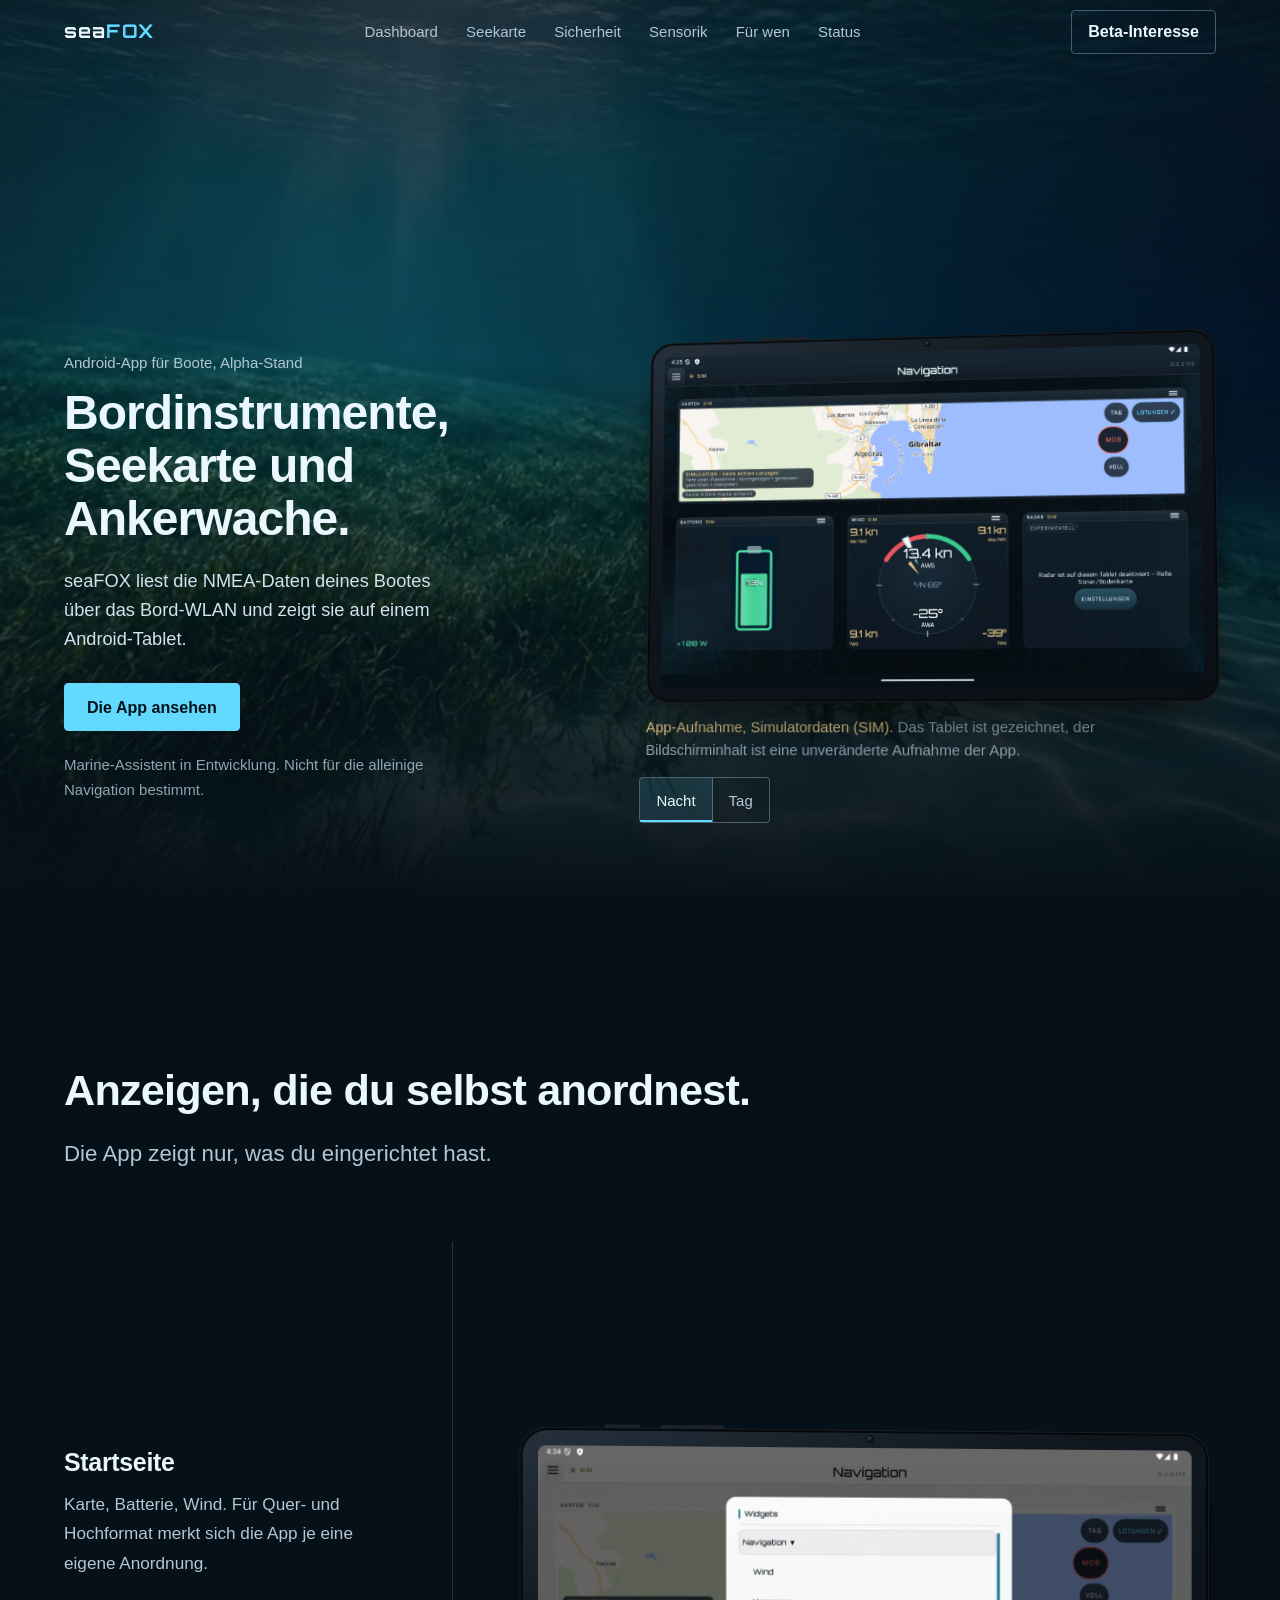
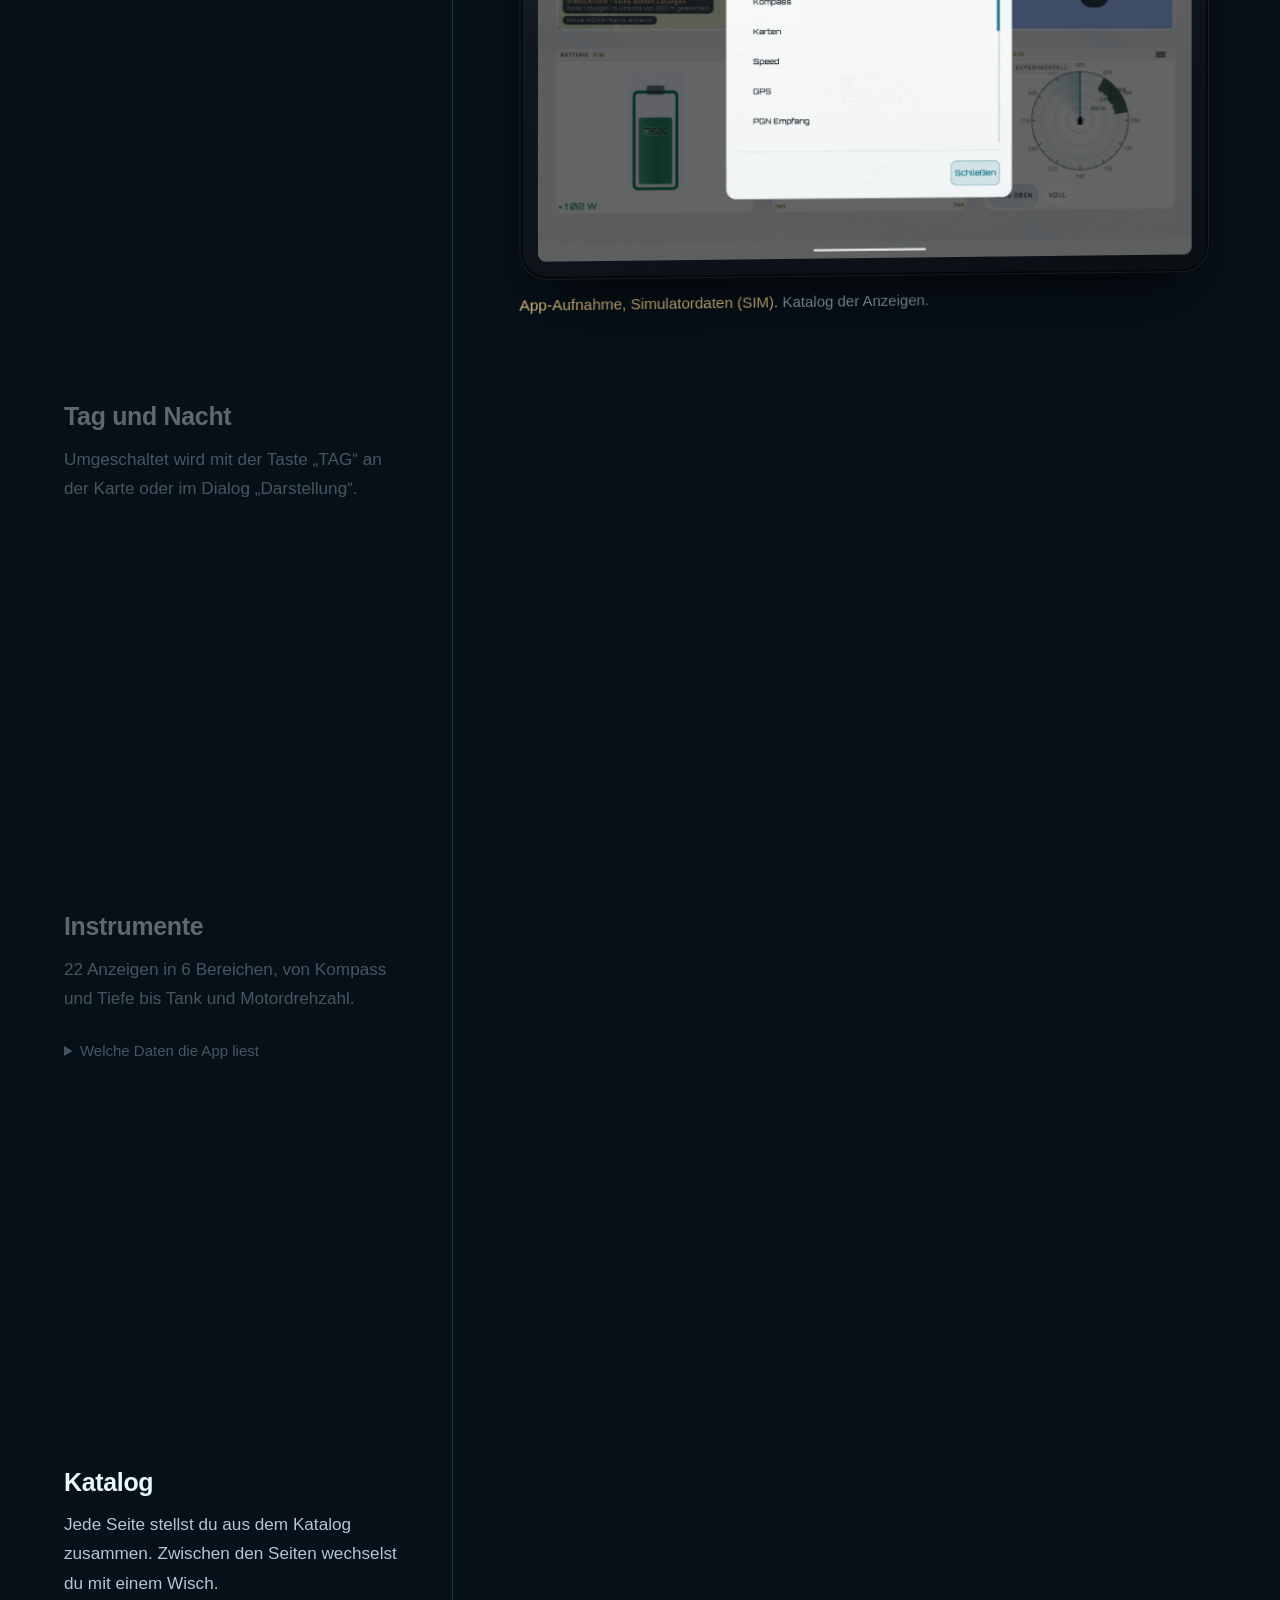
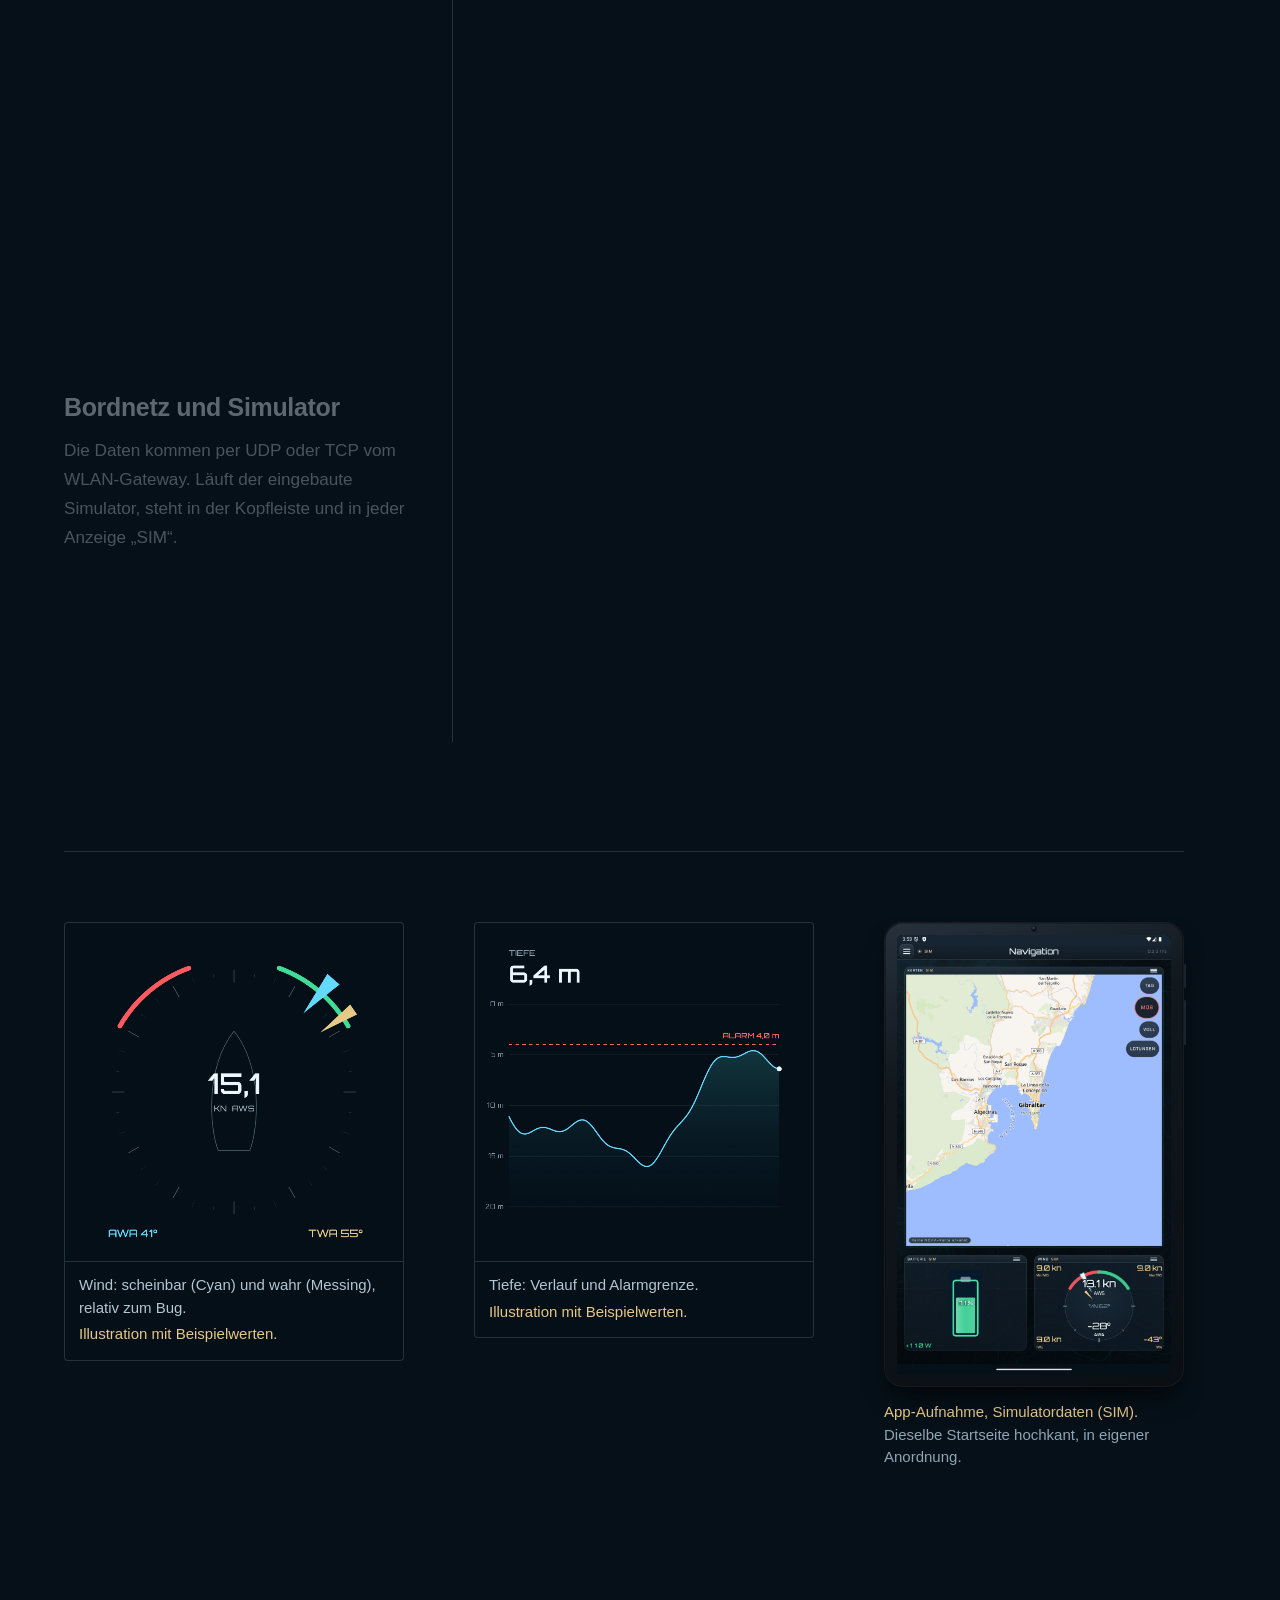
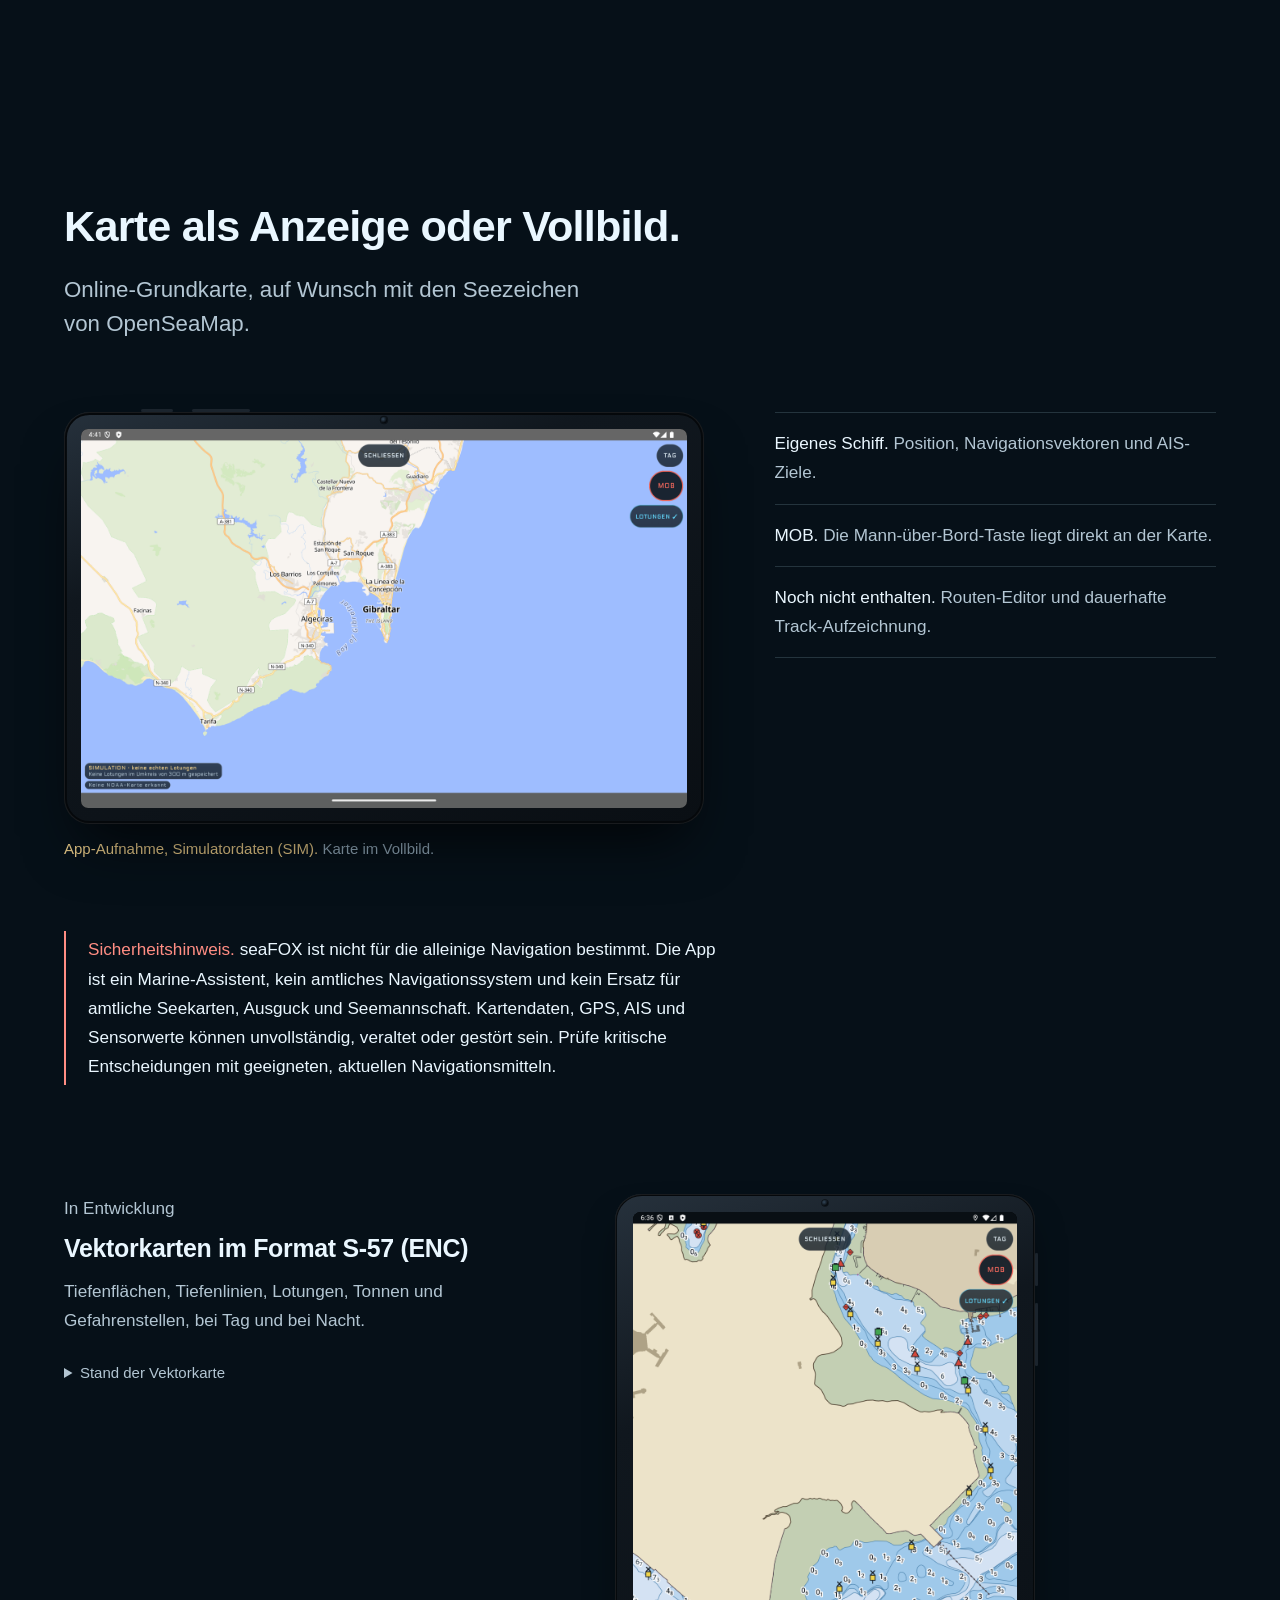
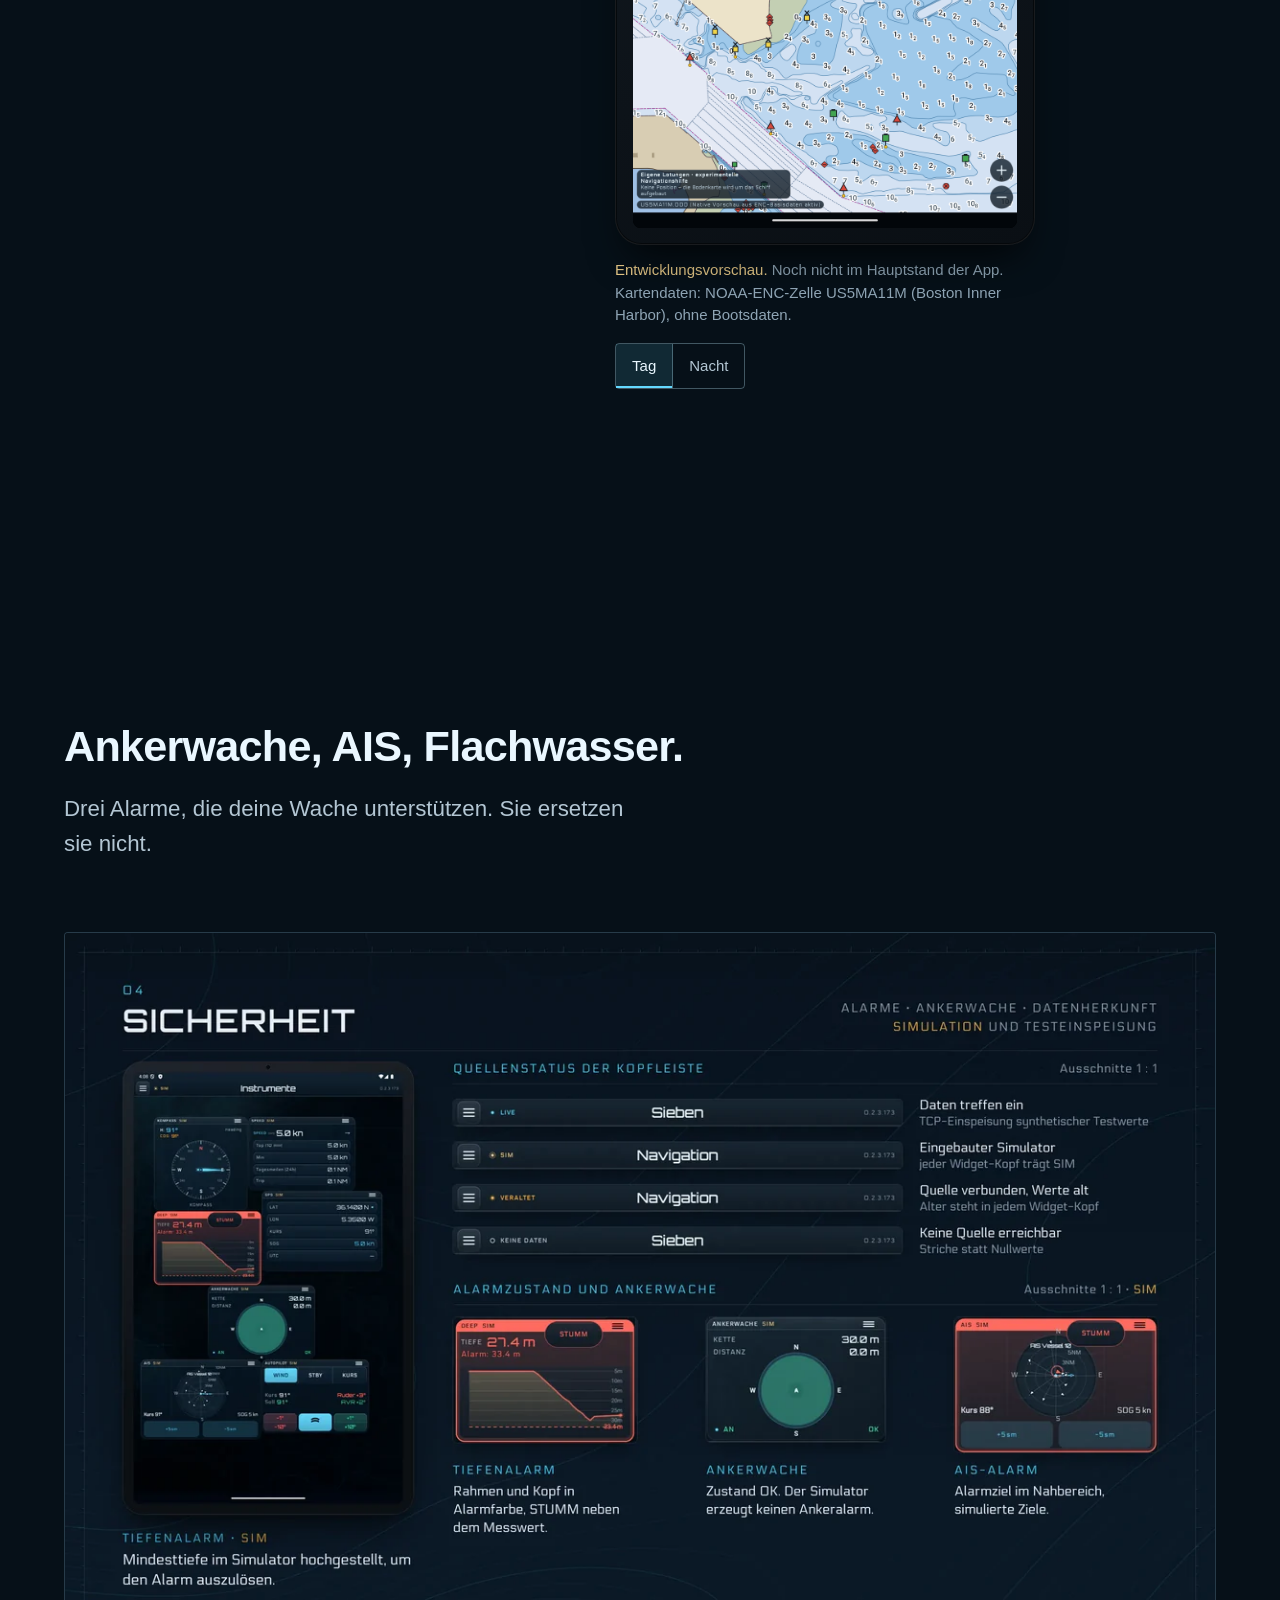
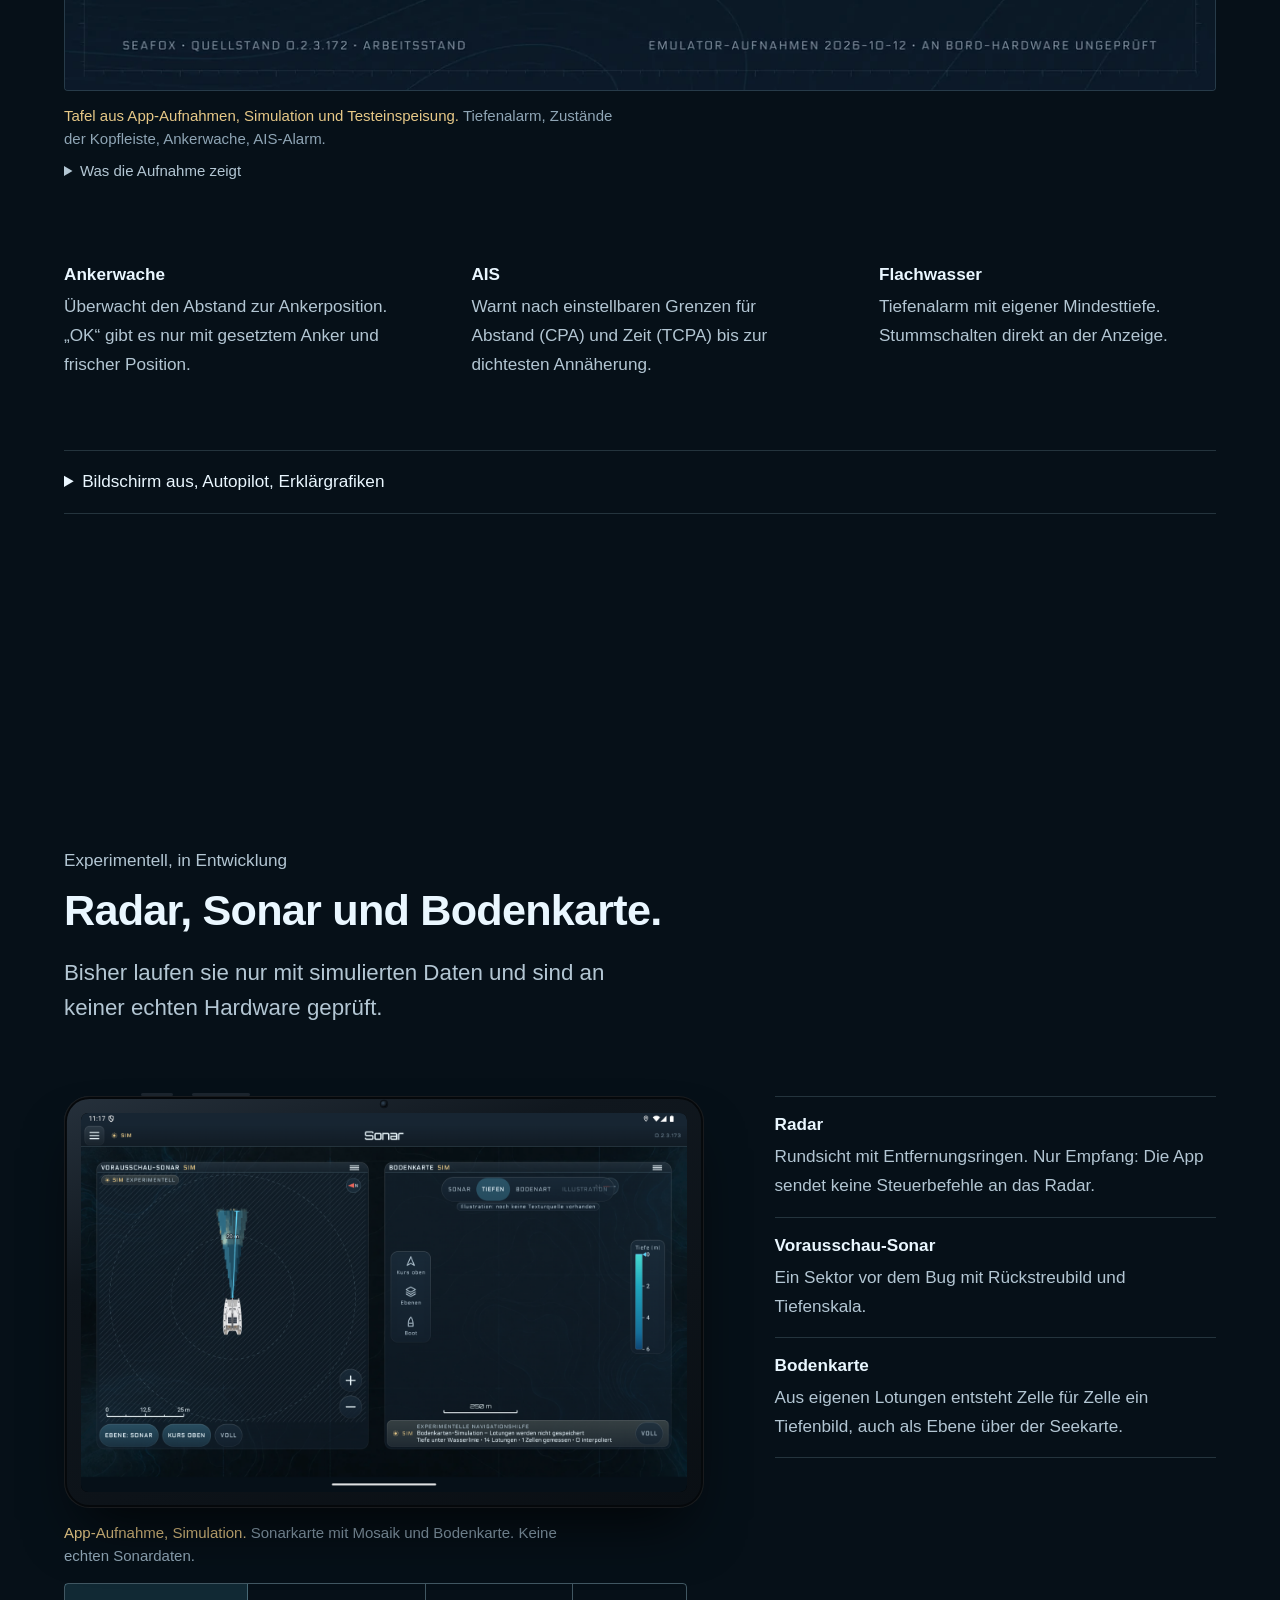
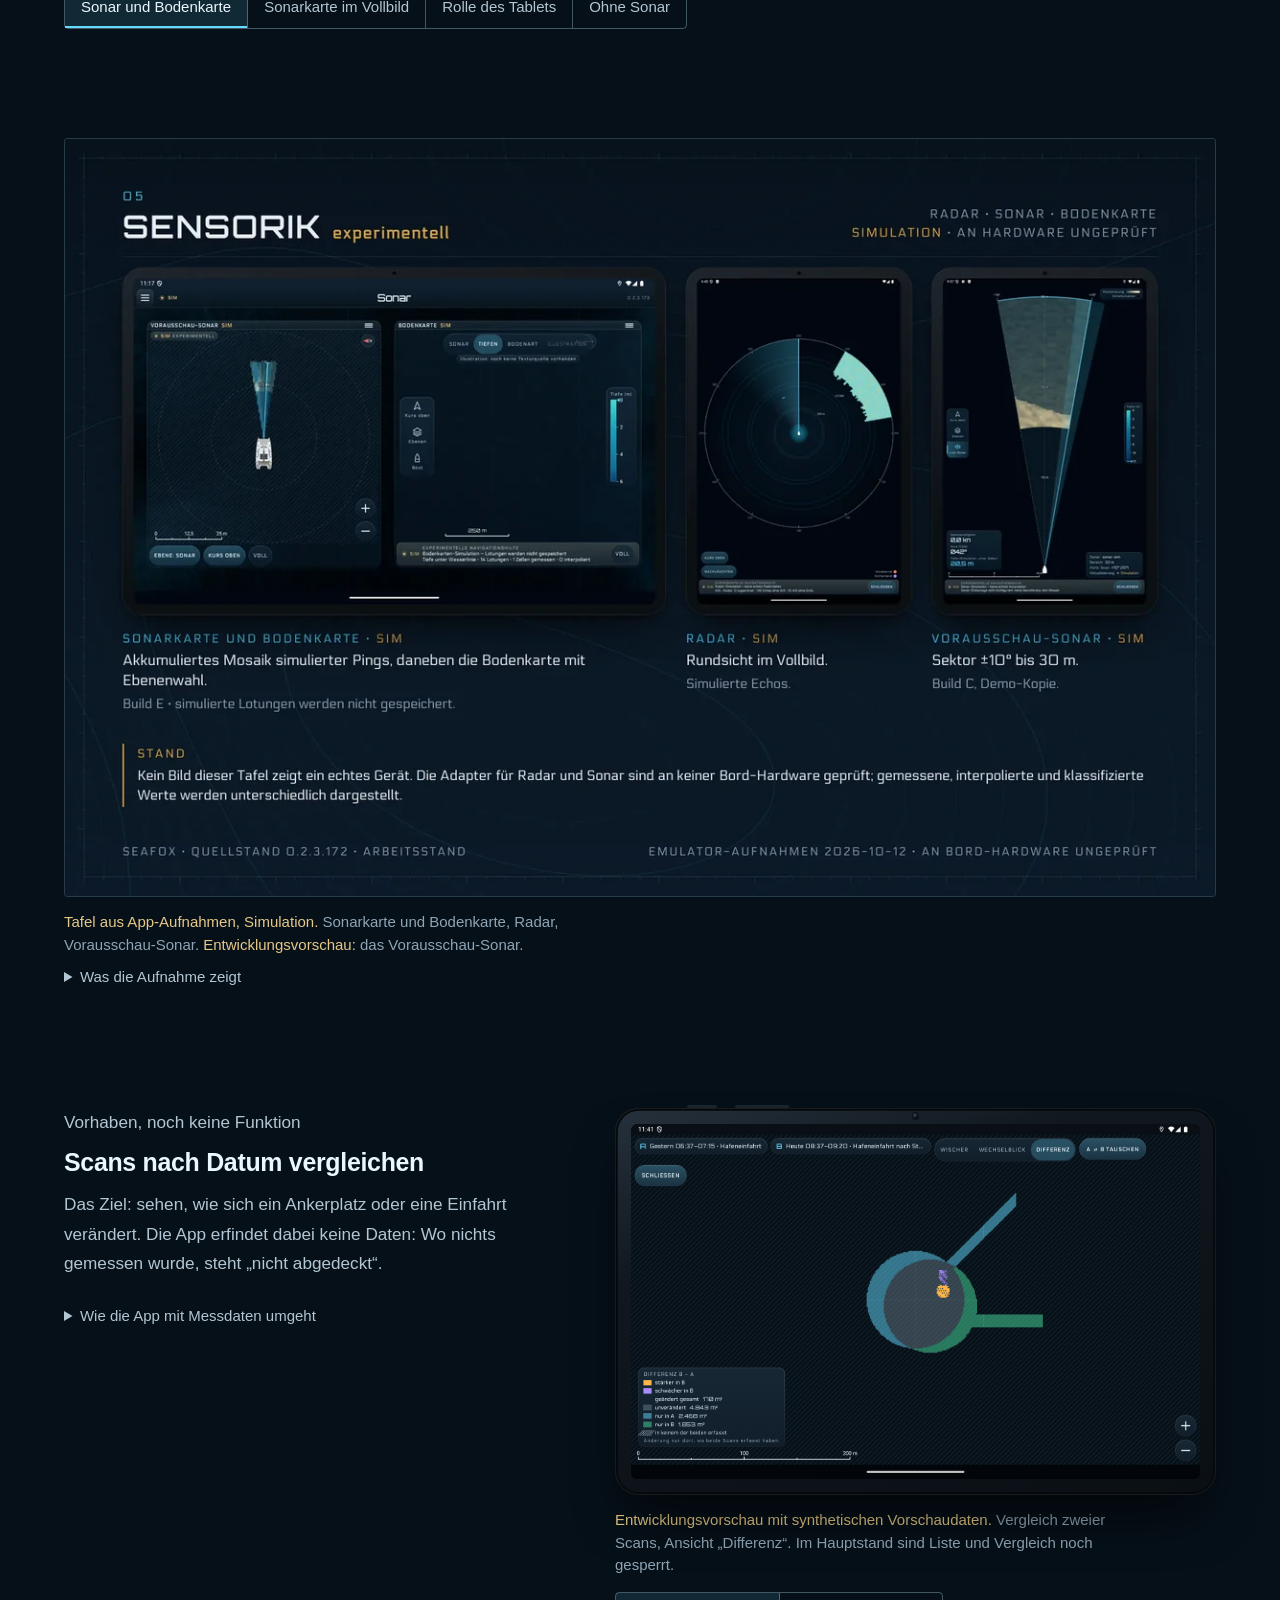
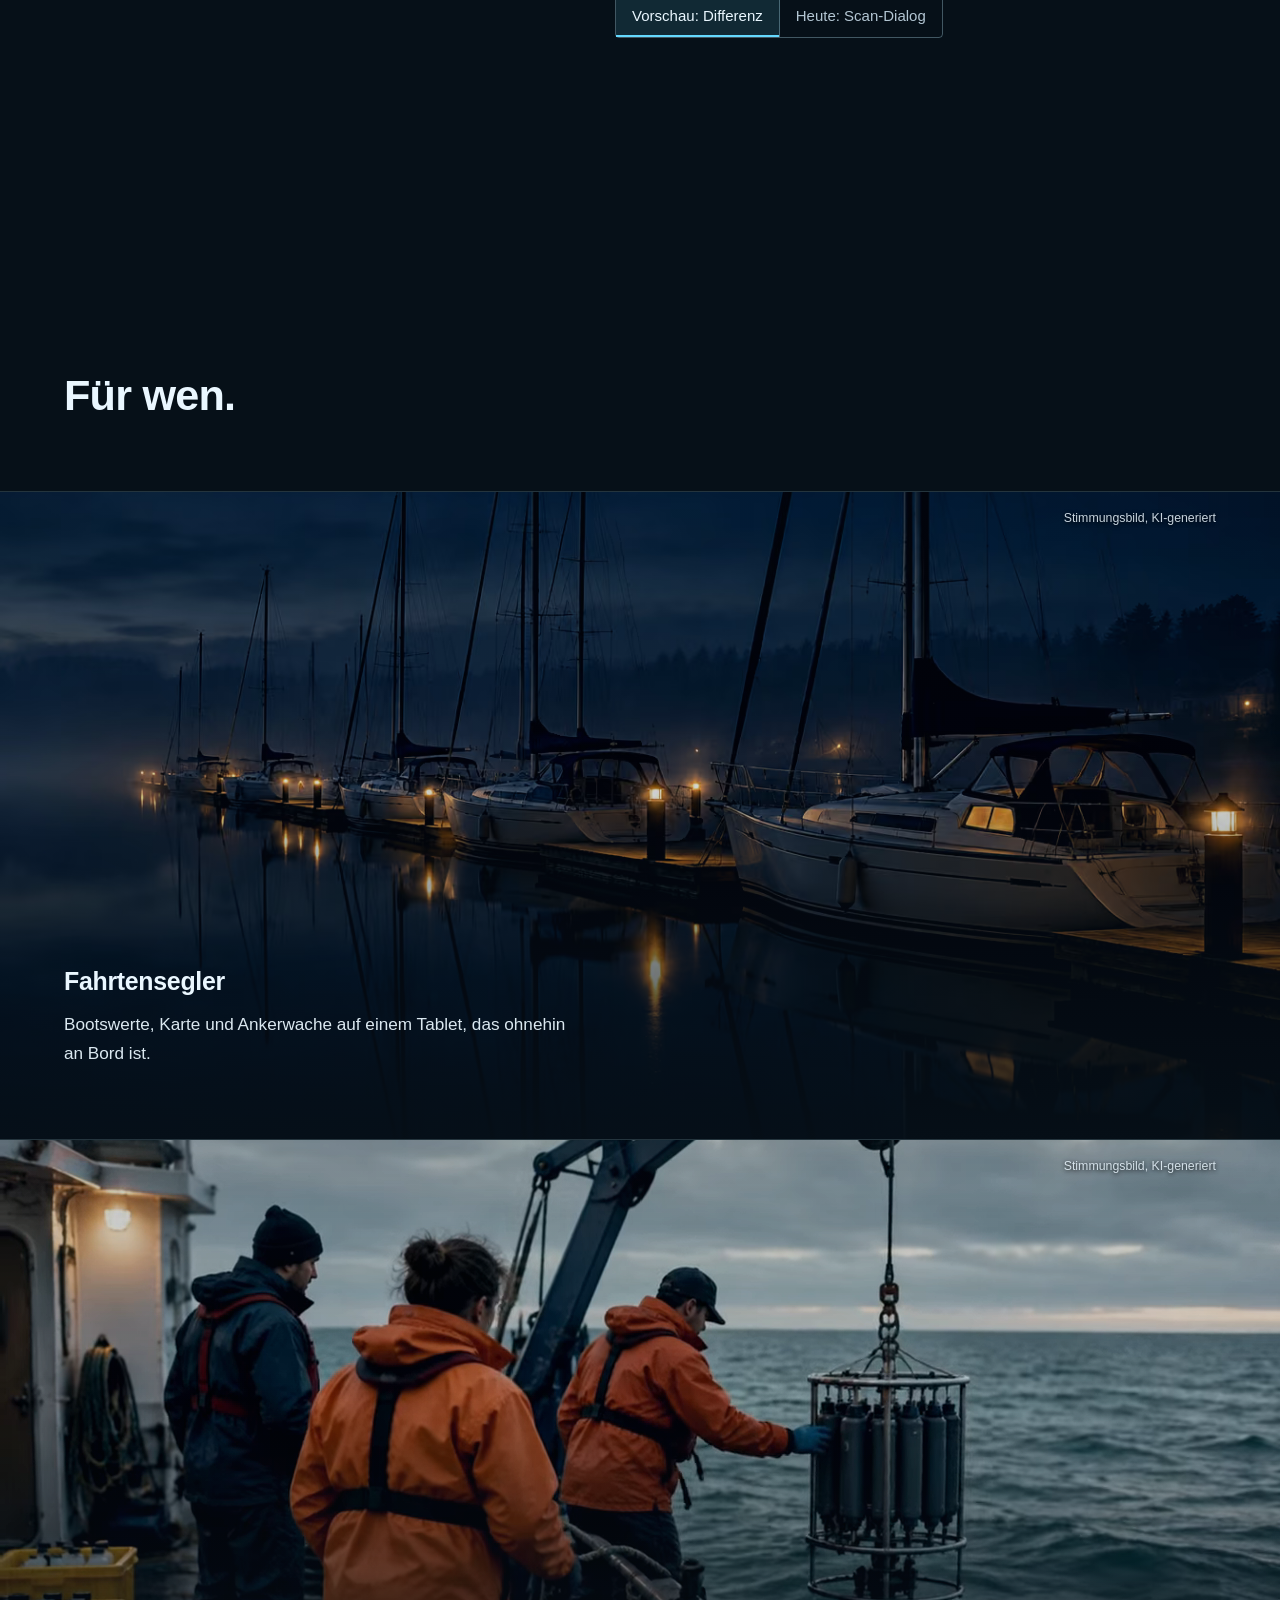
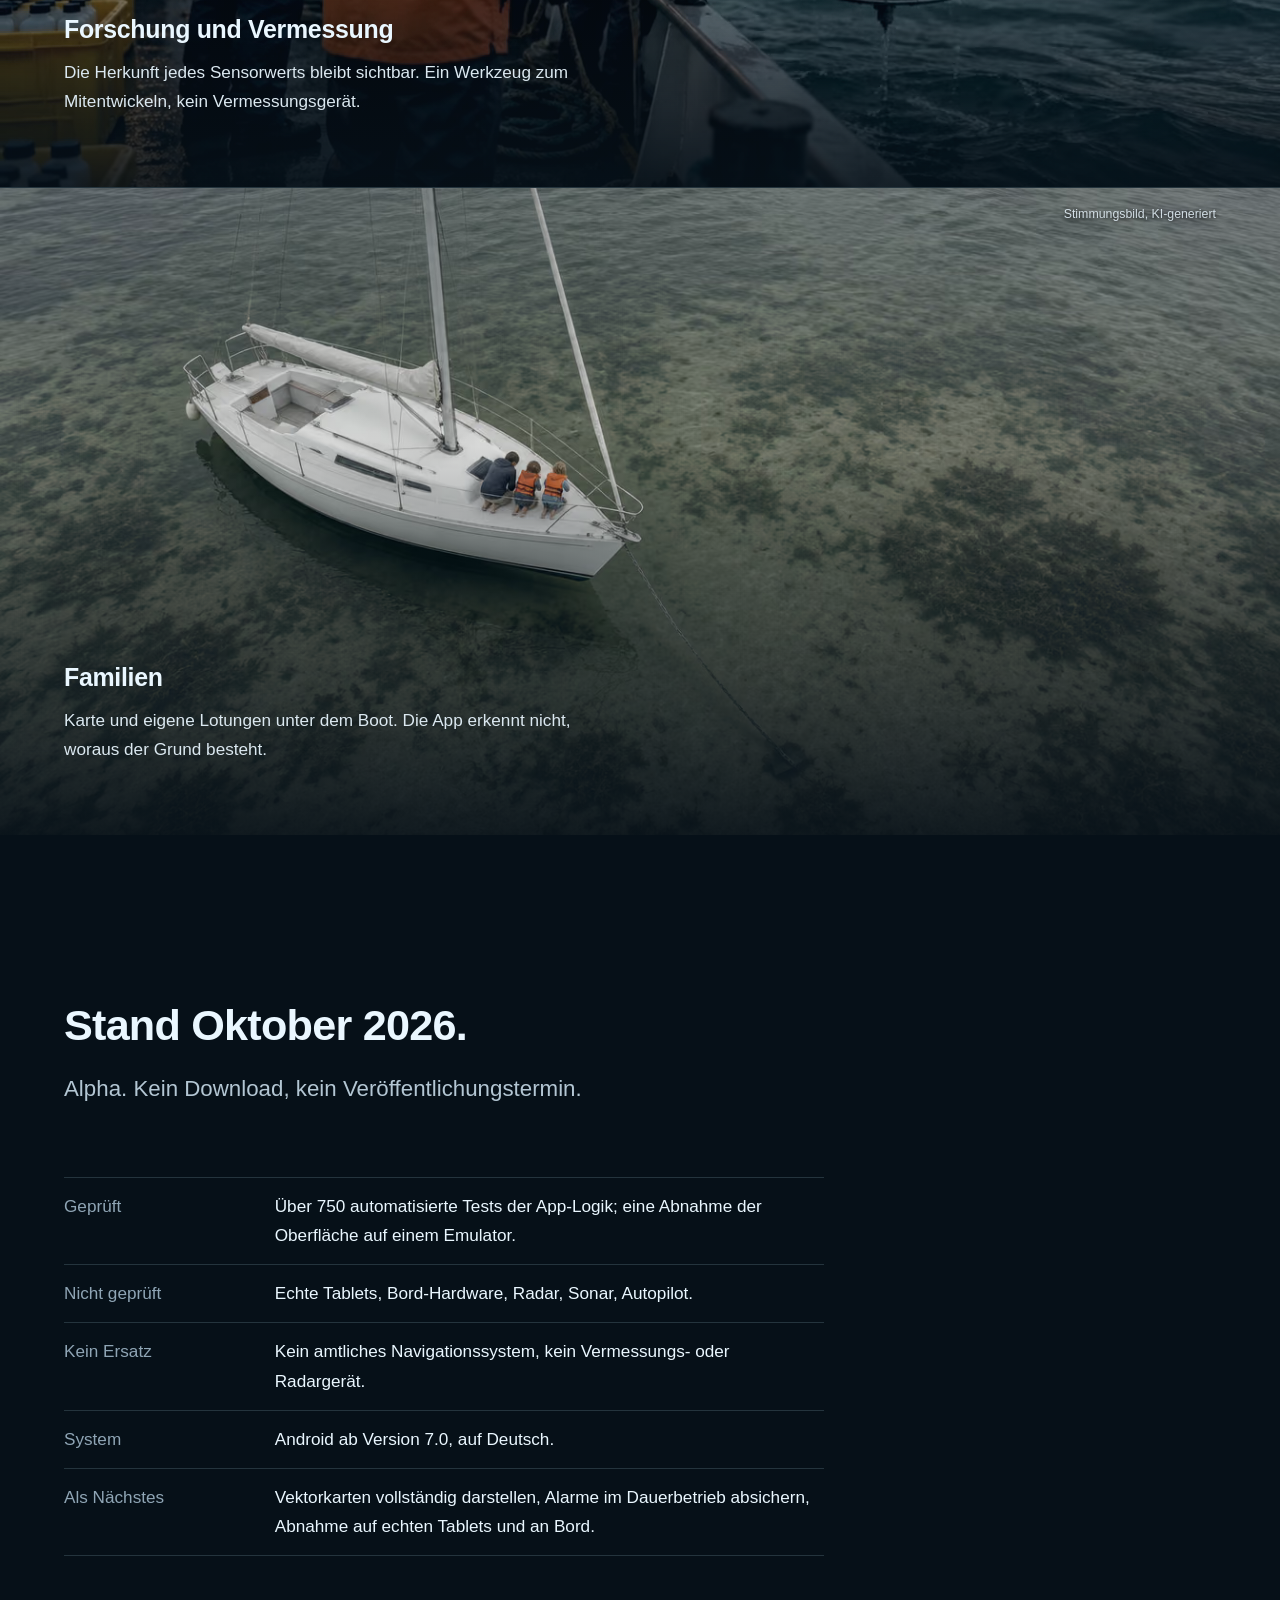
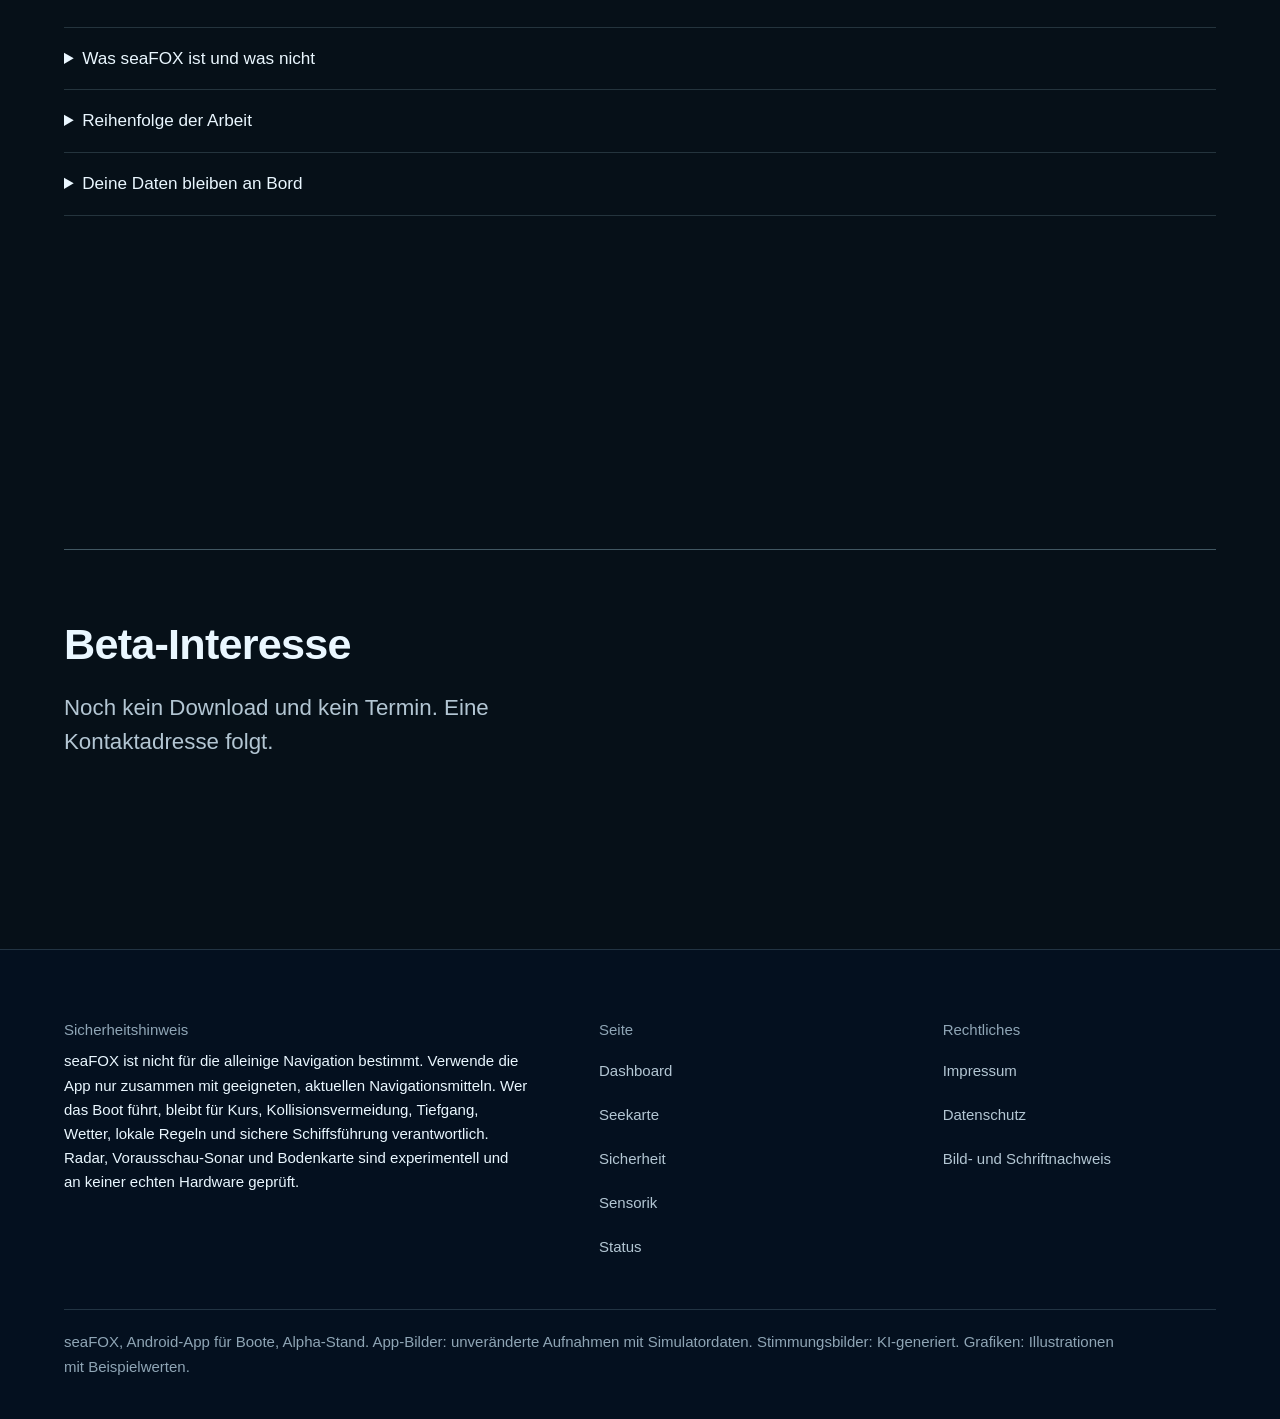
==== commit ff2a6bd9: "Tablets wieder in voller Größe und mit Drehung" ====
--- a/index.html
+++ b/index.html
@@ -11,7 +11,7 @@
 <link rel="preload" as="image" href="assets/video/hero-loop-poster.webp" type="image/webp" fetchpriority="high">
 <link rel="preload" as="font" href="assets/fonts/orbitron_variable.ttf" type="font/ttf" crossorigin>
 <link rel="preload" as="font" href="assets/fonts/electrolize_regular.ttf" type="font/ttf" crossorigin>
-<link rel="stylesheet" href="css/site.css?v=13">
+<link rel="stylesheet" href="css/site.css?v=14">
 <link rel="icon" href="assets/img/favicon.svg" type="image/svg+xml">
 <script>
 (function (d) {
@@ -594,6 +594,6 @@
 
 <script src="js/ocean.js?v=11" defer></script>
 <script src="js/viz.js?v=10" defer></script>
-<script src="js/site.js?v=12" defer></script>
+<script src="js/site.js?v=13" defer></script>
 </body>
 </html>
--- a/css/site.css
+++ b/css/site.css
@@ -189,8 +189,9 @@
 .device--portrait .device__screen { aspect-ratio: 937 / 1500; border-radius: 1.8cqw; }
 .device figcaption, .caption { margin-top: 14px; font-size: var(--fs-0); line-height: 1.5; color: var(--text-3); max-width: 64ch; transition: opacity var(--dur-1) var(--ease); }
 .device figcaption.is-swapping { opacity: 0; }
-/* Hochkant-Aufnahmen sind Nebenbilder: klein, wo es denselben Punkt auch quer gibt */
-.device--minor { max-width: 220px; width: 100%; }
+/* Hochkant-Aufnahmen: lesbare Größe, aber schmaler als die Queraufnahmen */
+.device--minor { max-width: 320px; width: 100%; }
+#encDevice { max-width: 420px; }
 .figs + .device { margin-top: var(--s-4); }
 .device figcaption b, .caption b { color: var(--brass); font-weight: 400; }
 
@@ -212,13 +213,14 @@
 .hero__copy h1 { max-width: 13em; }
 .hero__copy .lead { margin: 20px 0 30px; font-size: 1.0625rem; line-height: 1.6; color: #d3e2ec; max-width: 38ch; }
 .hero__note { margin: 22px 0 0; max-width: 44ch; }
+.hero__device { perspective: 1800px; }
+.hero__device .device { transform-origin: 50% 80%; }
 .hero__cta { display: flex; flex-wrap: wrap; align-items: center; gap: 8px 28px; }
 @media (max-width: 960px) { .hero__grid { grid-template-columns: 1fr; padding-top: calc(var(--nav-h) + 40px); } }
 
 /* ---------- Dashboard: Tablet bleibt stehen, Text läuft, Bildschirm folgt ---------- */
 .scrolly { display: grid; grid-template-columns: minmax(0, 0.72fr) minmax(0, 1.28fr); gap: var(--s-5); align-items: start; }
-.scrolly__stage { position: sticky; top: calc(var(--nav-h) + 4 * var(--vh)); height: calc(92 * var(--vh) - var(--nav-h)); display: grid; align-content: center; order: 2; }
-.scrolly__stage .device { transform-origin: 50% 60%; }
+.scrolly__stage { position: sticky; top: calc(var(--nav-h) + 4 * var(--vh)); height: calc(92 * var(--vh) - var(--nav-h)); display: grid; align-content: center; perspective: 1800px; order: 2; }
 /* Schmale Linie neben den Schritten; sie füllt sich mit dem Scrollen (--p setzt site.js, ohne JS bleibt die Haarlinie) */
 .scrolly__steps { position: relative; padding-right: var(--s-4); border-right: 1px solid var(--line); }
 .scrolly__steps::before { content: ""; position: absolute; right: -1px; top: 0; bottom: 0; width: 1px; background: var(--cyan); transform: scaleY(var(--p, 0)); transform-origin: 50% 0; }
@@ -232,16 +234,16 @@
   .scrolly__steps { padding-right: 0; border-right: 0; }
   .scrolly__steps::before { display: none; }
   /* Tablet bleibt oben stehen und nimmt mit Unterschrift höchstens rund 38 % der Höhe ein */
-  .scrolly__stage { order: 0; top: var(--nav-h); height: auto; z-index: 1; padding: 10px 0 10px; background: var(--ocean); border-bottom: 1px solid var(--line); }
-  .scrolly__stage .device { width: min(100%, calc(27 * var(--vh) * 1.6)); margin-inline: auto; }
-  .scrolly__stage figcaption { min-height: 3em; margin-top: 8px; font-size: 0.8125rem; line-height: 1.45; }
+  /* Tablet bleibt oben stehen, füllt die Spalte an der linken Inhaltskante; die Fläche dahinter reicht über die ganze Breite */
+  .scrolly__stage { order: 0; top: var(--nav-h); height: auto; z-index: 1; padding: 12px 0 10px; background: var(--ocean); box-shadow: 0 0 0 100vmax var(--ocean); clip-path: inset(0 -100vmax); perspective: none; }
+  .scrolly__stage .device { width: min(100%, calc(46 * var(--vh) * 1.6)); }
+  .scrolly__stage figcaption { min-height: 0; margin-top: 8px; font-size: 0.8125rem; line-height: 1.45; }
   .step { min-height: 0; padding-block: var(--s-4); justify-content: flex-start; }
-  .step:last-child { padding-bottom: calc(30 * var(--vh)); }
-}
-
-.also { display: grid; grid-template-columns: minmax(0, 1fr) minmax(0, 1fr) minmax(0, 220px); gap: var(--s-5); align-items: start; max-width: 1000px; margin-top: var(--s-6); padding-top: var(--s-5); border-top: 1px solid var(--line); }
+}
+
+.also { display: grid; grid-template-columns: minmax(0, 1fr) minmax(0, 1fr) minmax(0, 300px); gap: var(--s-5); align-items: start; max-width: 1120px; margin-top: var(--s-6); padding-top: var(--s-5); border-top: 1px solid var(--line); }
 .figs { display: grid; grid-template-columns: repeat(2, minmax(0, 1fr)); gap: var(--s-3); }
-@media (max-width: 720px) { .also { grid-template-columns: 1fr 1fr; gap: var(--s-3); } }
+@media (max-width: 720px) { .also { grid-template-columns: 1fr 1fr; gap: var(--s-3); } .also .device { grid-column: 1 / -1; max-width: 300px; margin-top: var(--s-3); } }
 @media (max-width: 560px) { .figs { grid-template-columns: 1fr 1fr; } }
 
 /* ---------- Erklärgrafiken ---------- */
@@ -253,11 +255,10 @@
 /* ---------- Zweispalter ---------- */
 .split { display: grid; grid-template-columns: minmax(0, 1.45fr) minmax(0, 1fr); gap: var(--s-5); align-items: start; }
 .split--rev { grid-template-columns: minmax(0, 1fr) minmax(0, 1.25fr); }
-.split--aside { grid-template-columns: minmax(0, 560px) minmax(0, 240px); justify-content: start; gap: var(--s-6); }
-.split--aside .device--minor { max-width: 240px; }
+.split--aside { grid-template-columns: minmax(0, 1fr) minmax(0, 1.25fr); }
 .split + .split, .notice + .split { margin-top: var(--s-6); }
 @media (max-width: 960px) { .split, .split--rev { grid-template-columns: 1fr; } }
-@media (max-width: 640px) { .split--aside { grid-template-columns: 1fr; } }
+@media (max-width: 960px) { .split--aside { grid-template-columns: 1fr; } }
 
 .rows { list-style: none; margin: 0; padding: 0; }
 .rows > li, .rows > div { padding: 16px 0; border-top: 1px solid var(--line); color: var(--text-2); }
@@ -355,7 +356,7 @@
   html.reveal .rv { opacity: 1; transform: none; }
   .step { opacity: 1; }
   .scrolly__steps::before { display: none; }
-  .scrolly__stage .device, .panel__media img, .panel__media video { transform: none !important; }
+  .hero__device .device, .scrolly__stage .device, .panel__media img, .panel__media video { transform: none !important; }
 }
 
 @media (min-width: 2200px) { :root { --maxw: 1720px; } }
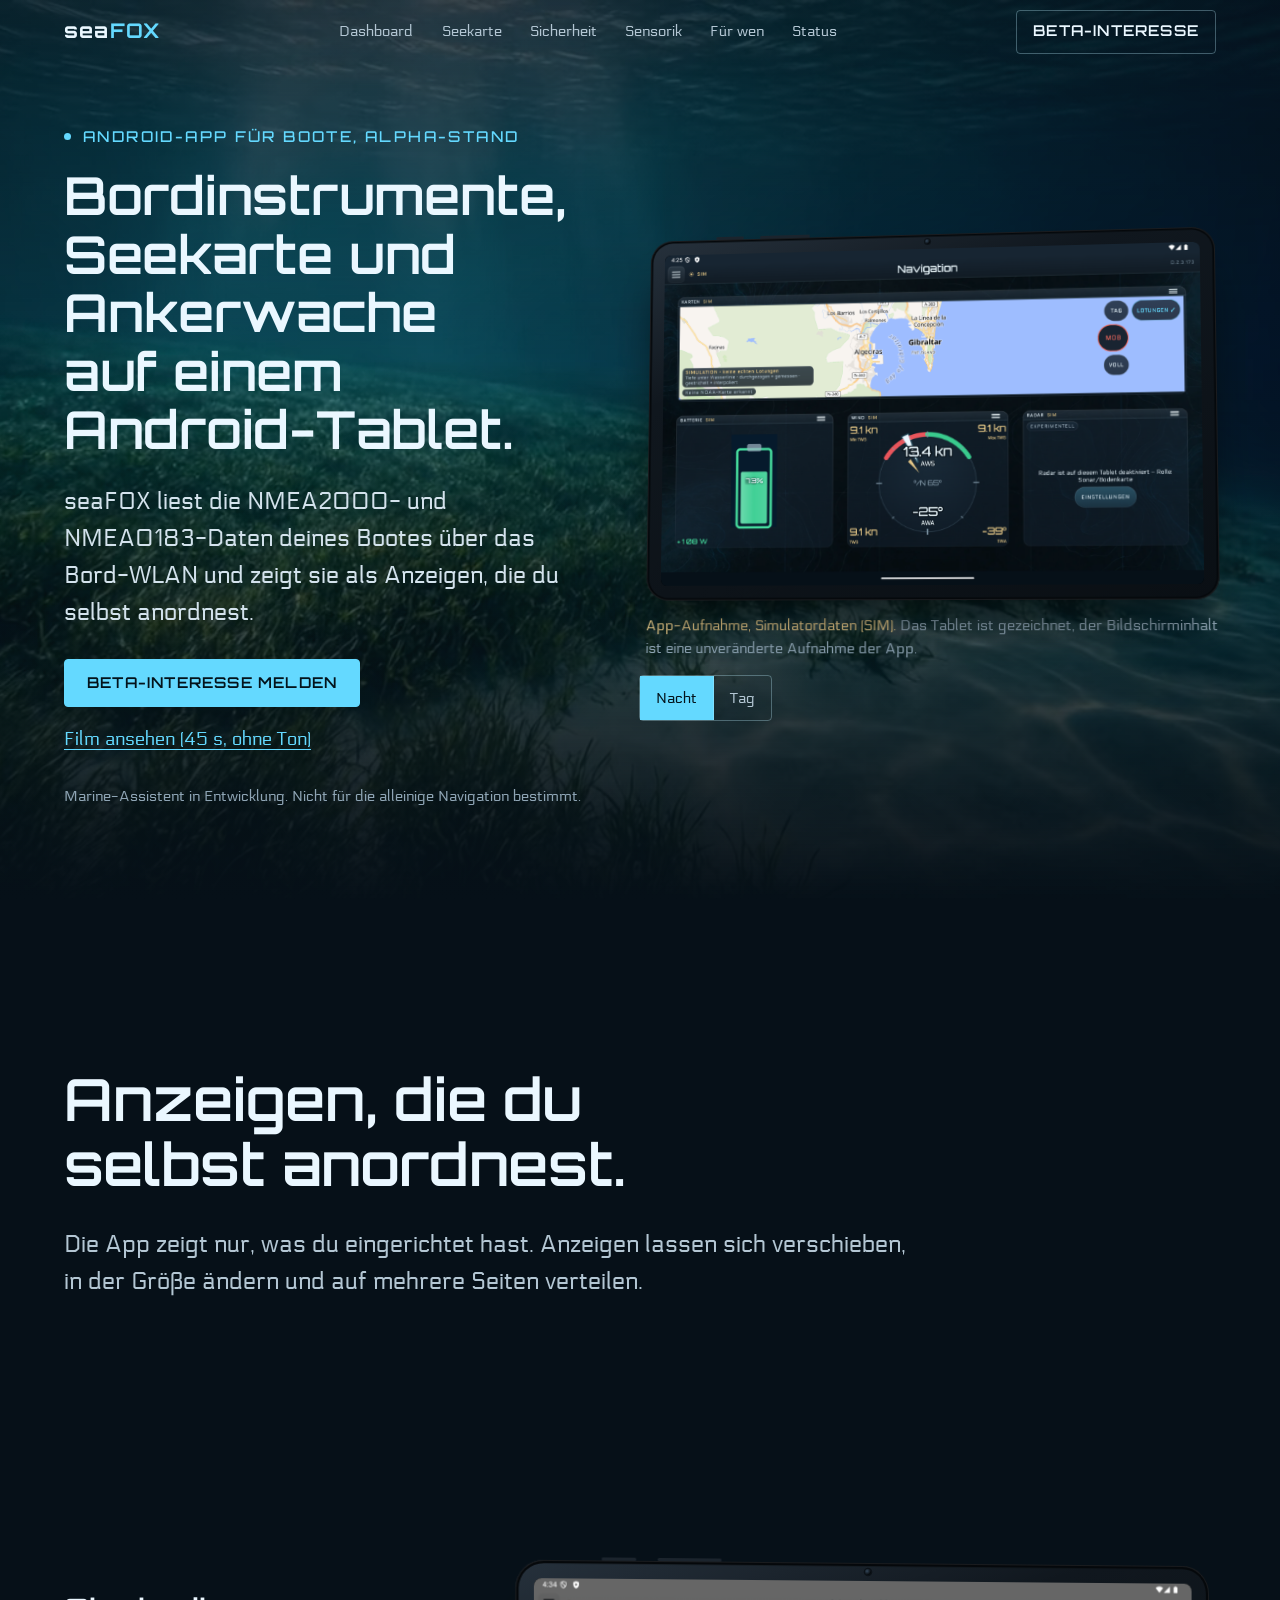
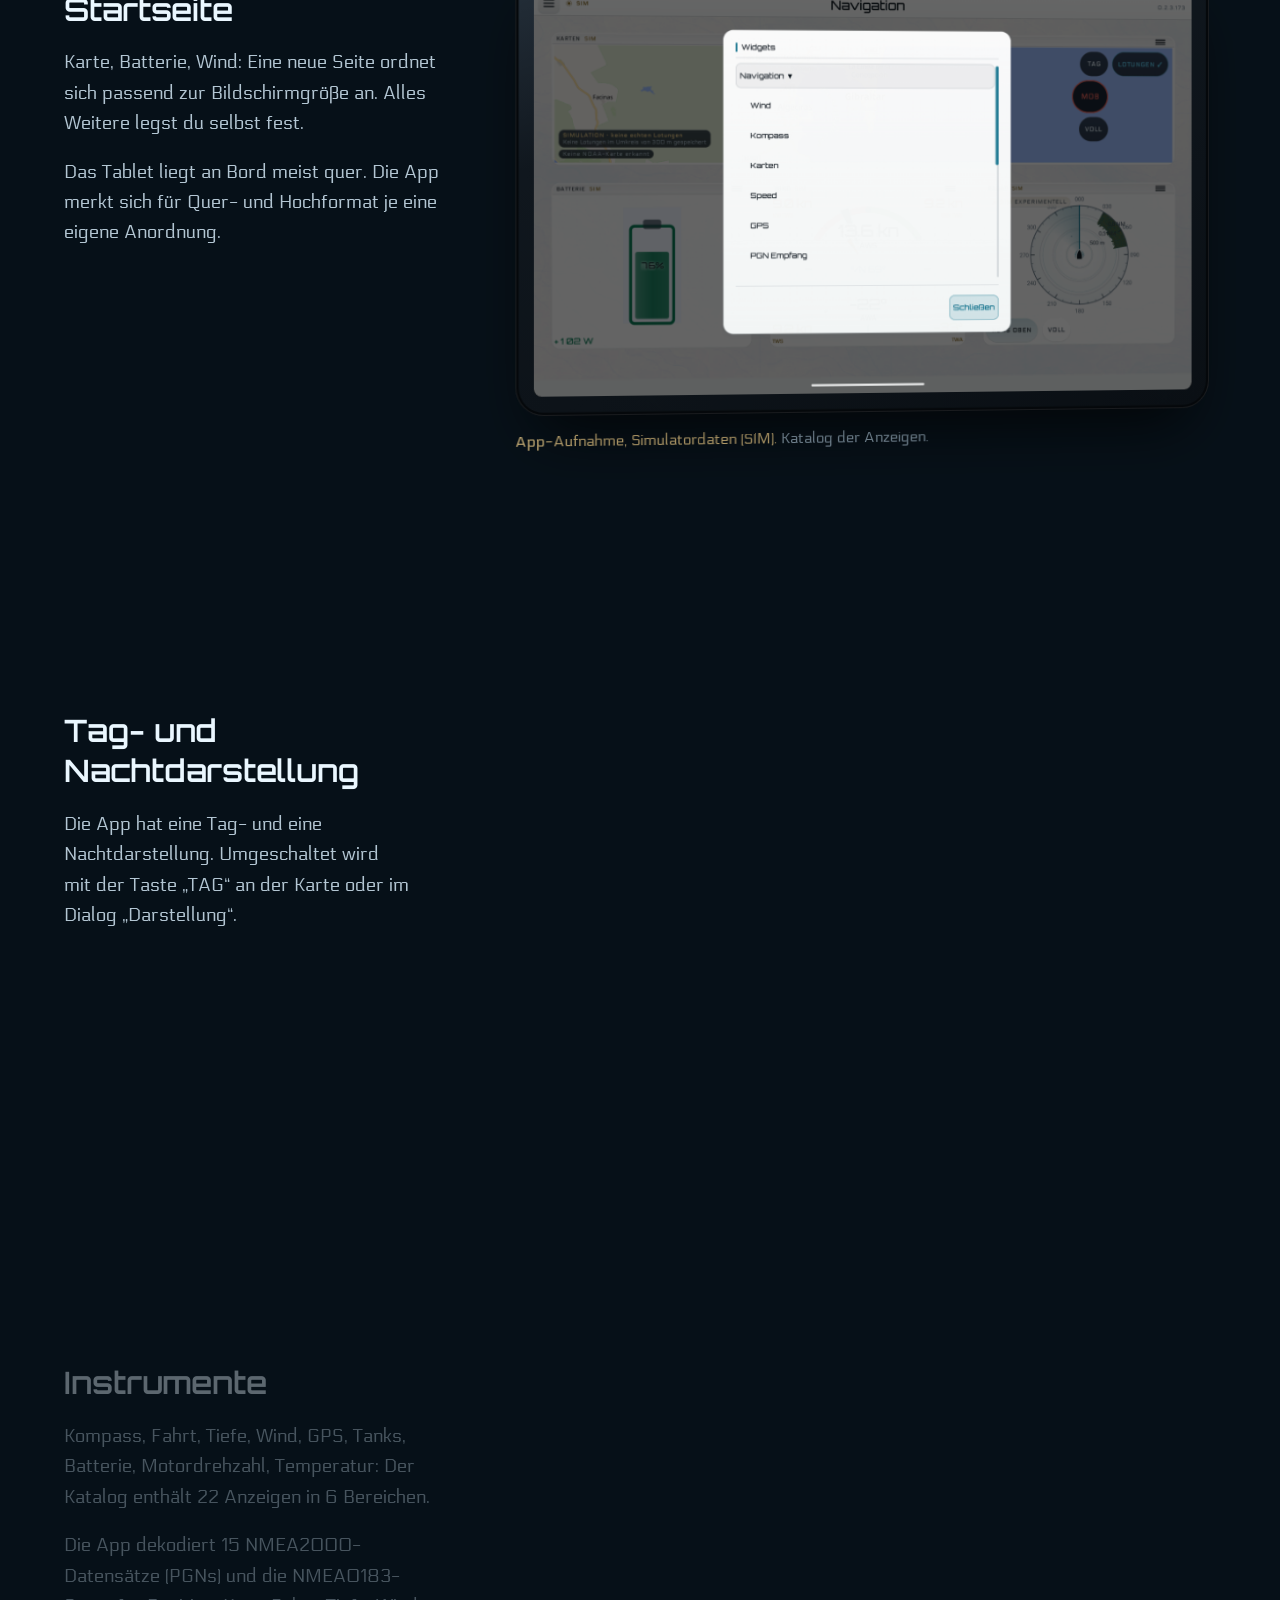
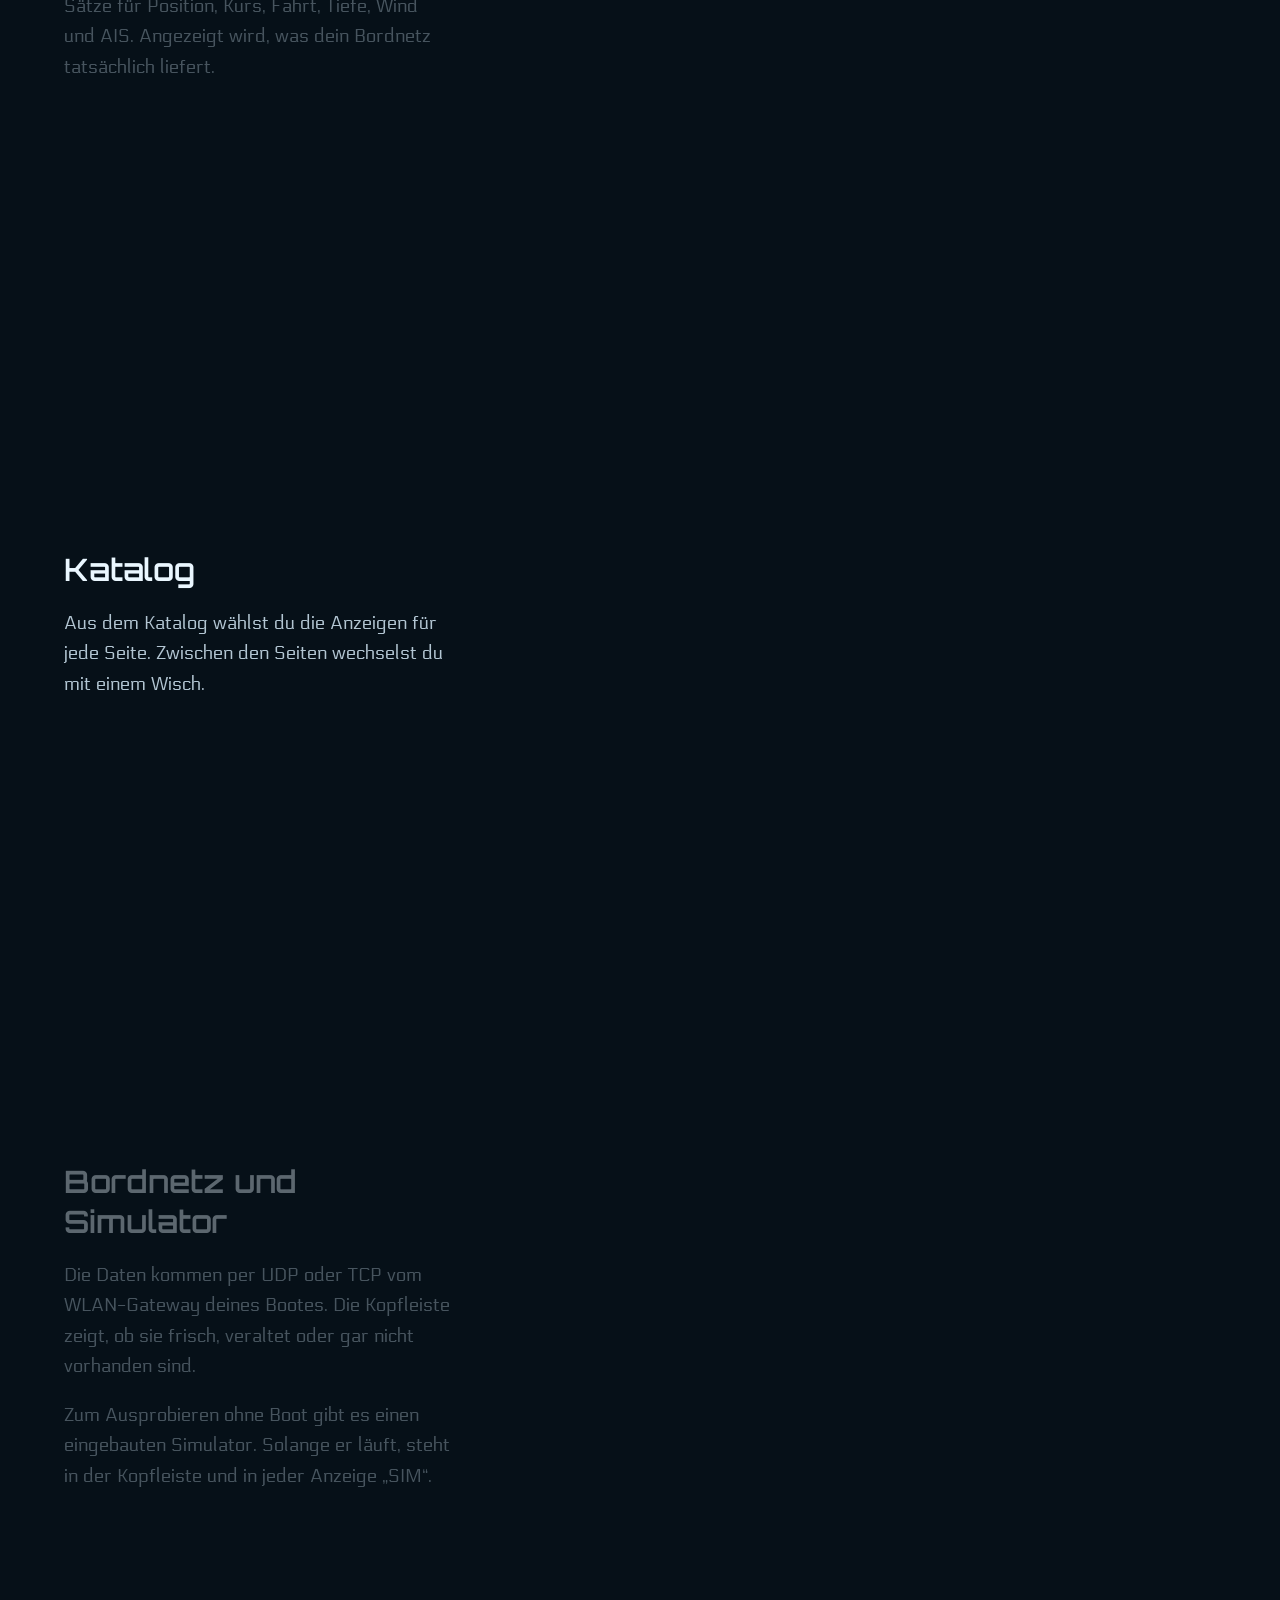
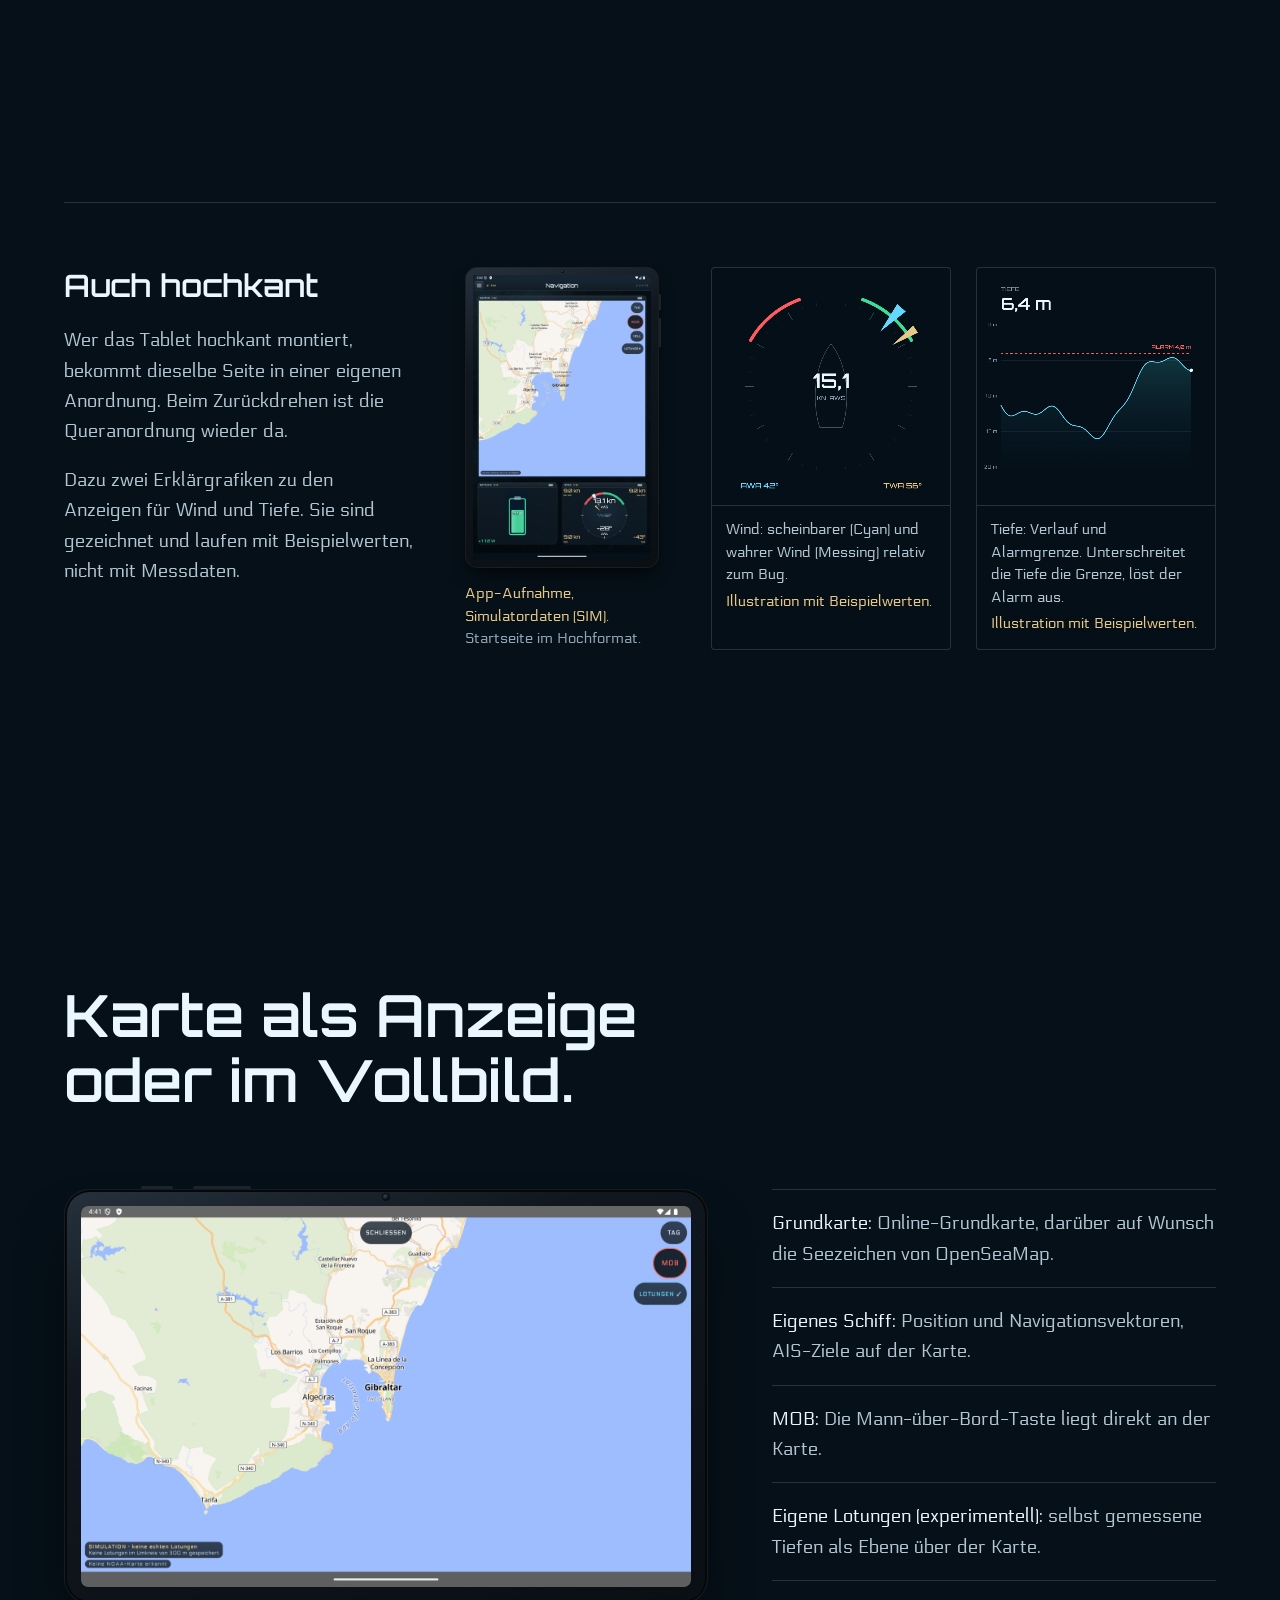
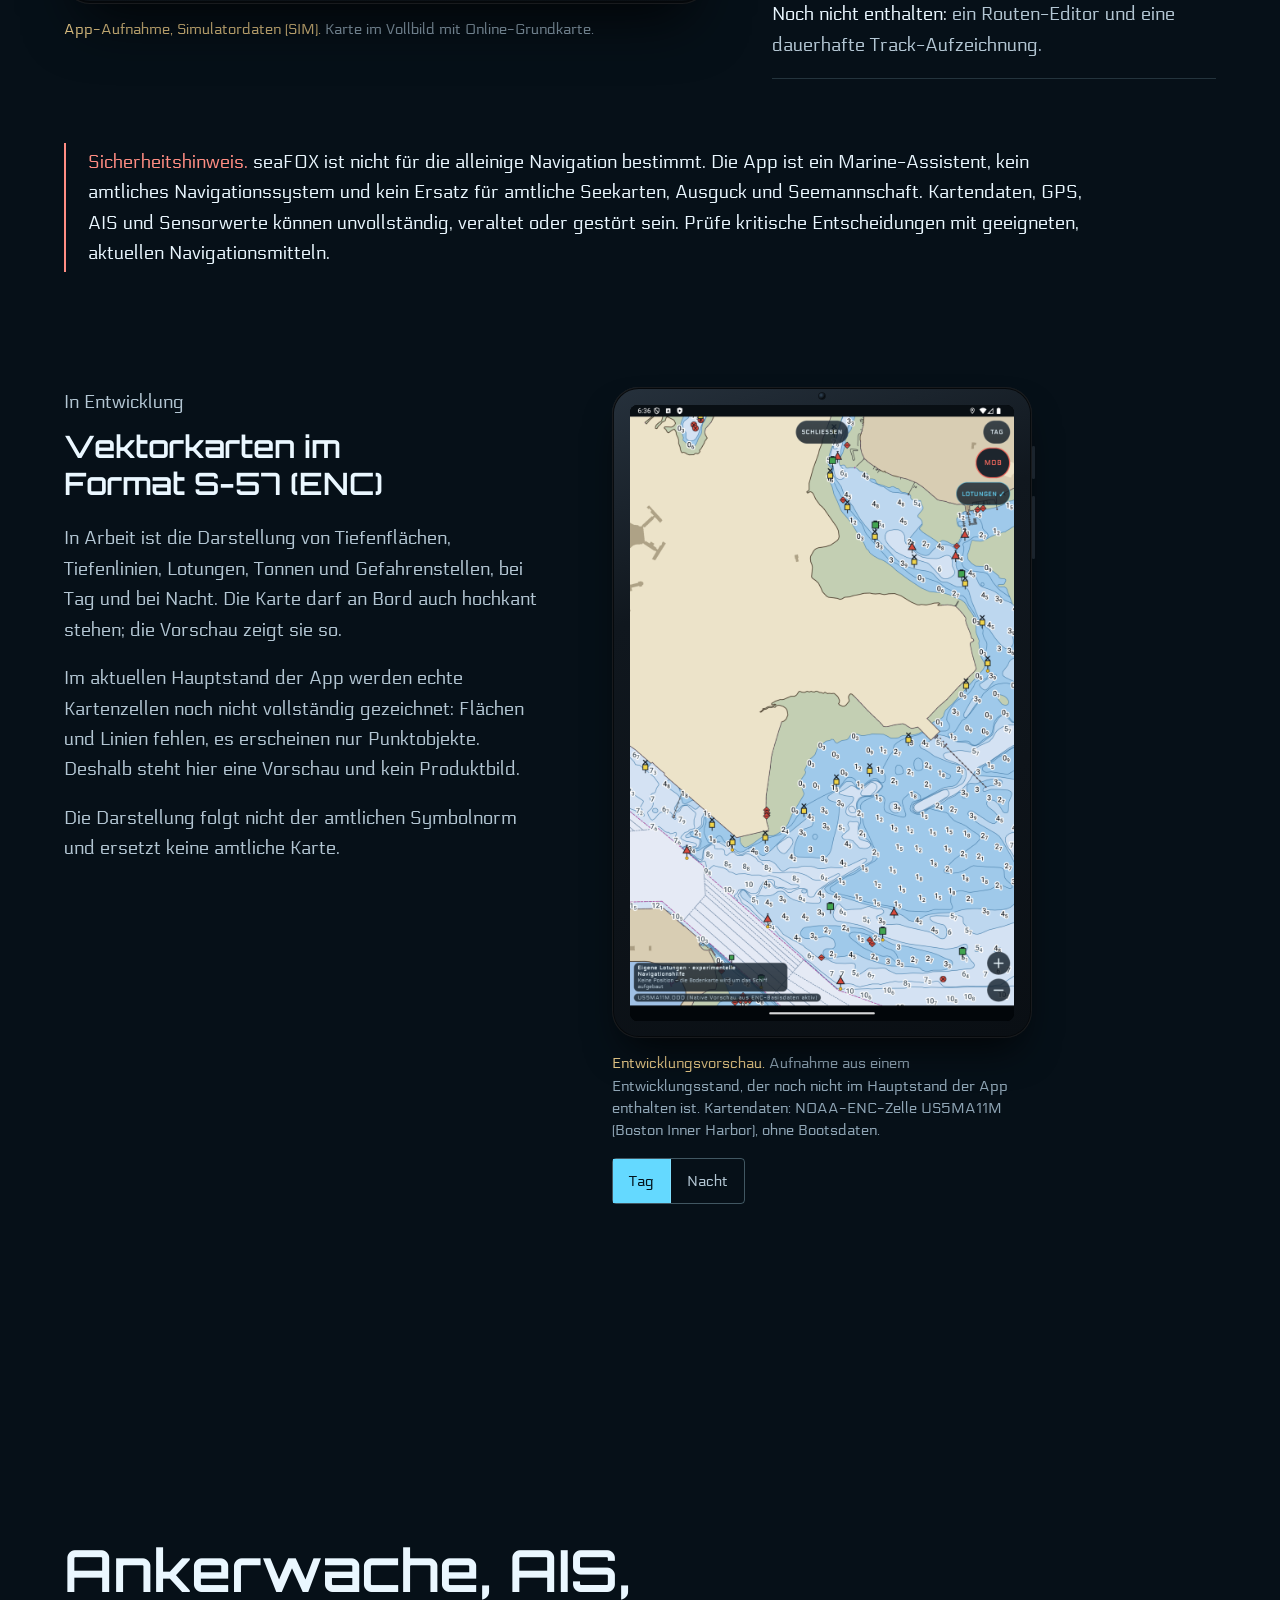
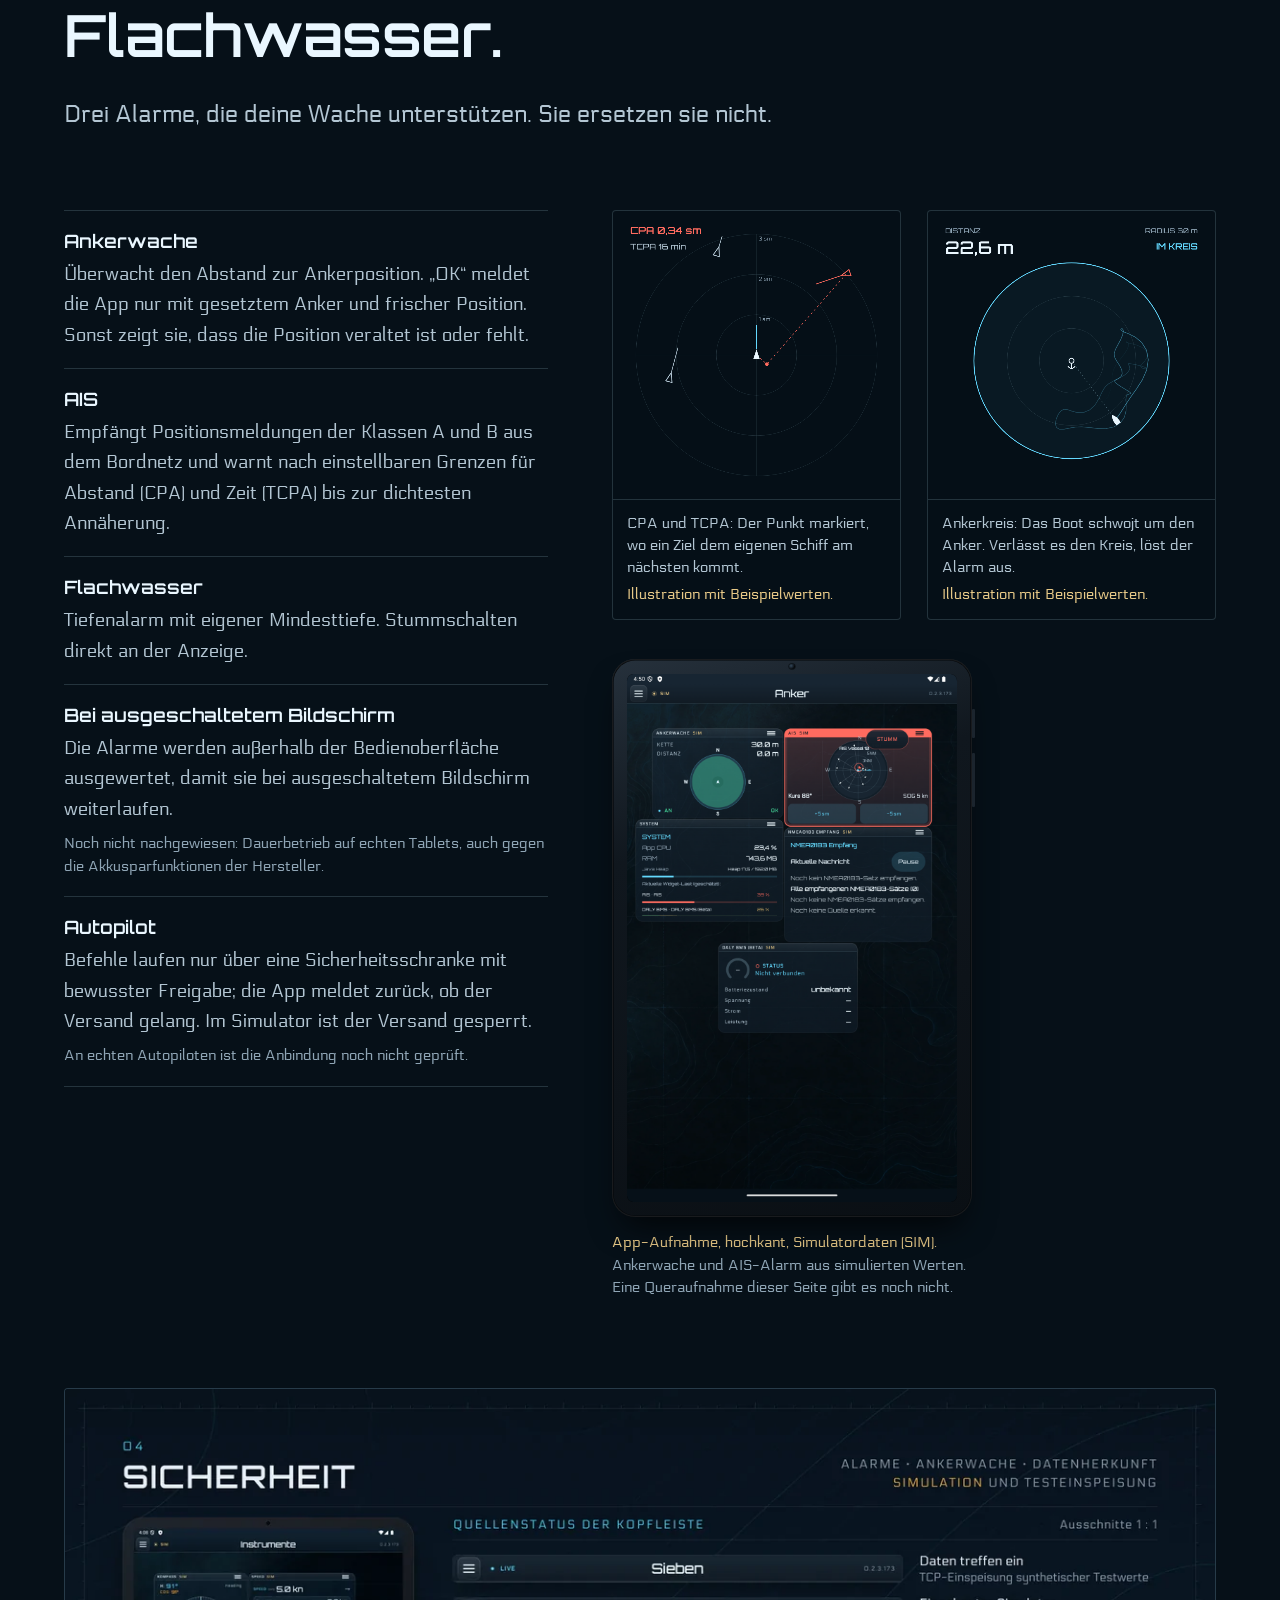
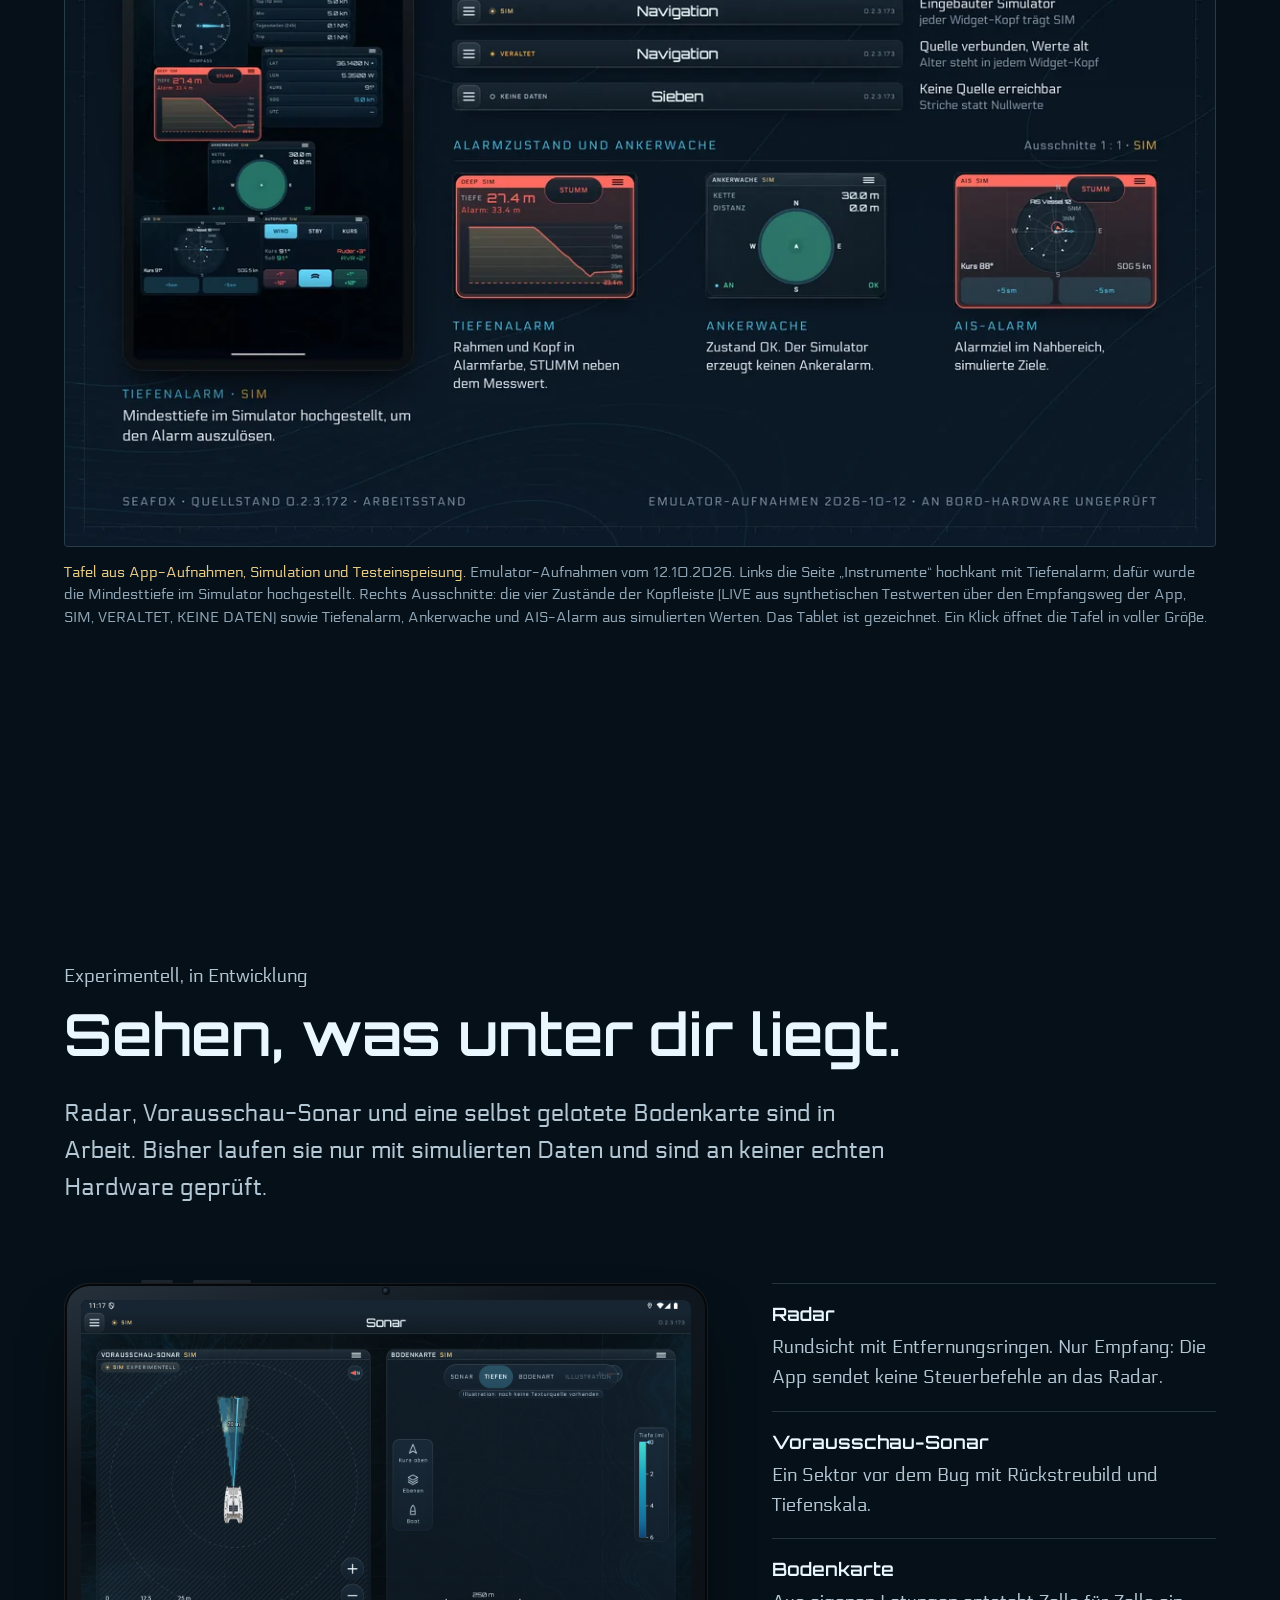
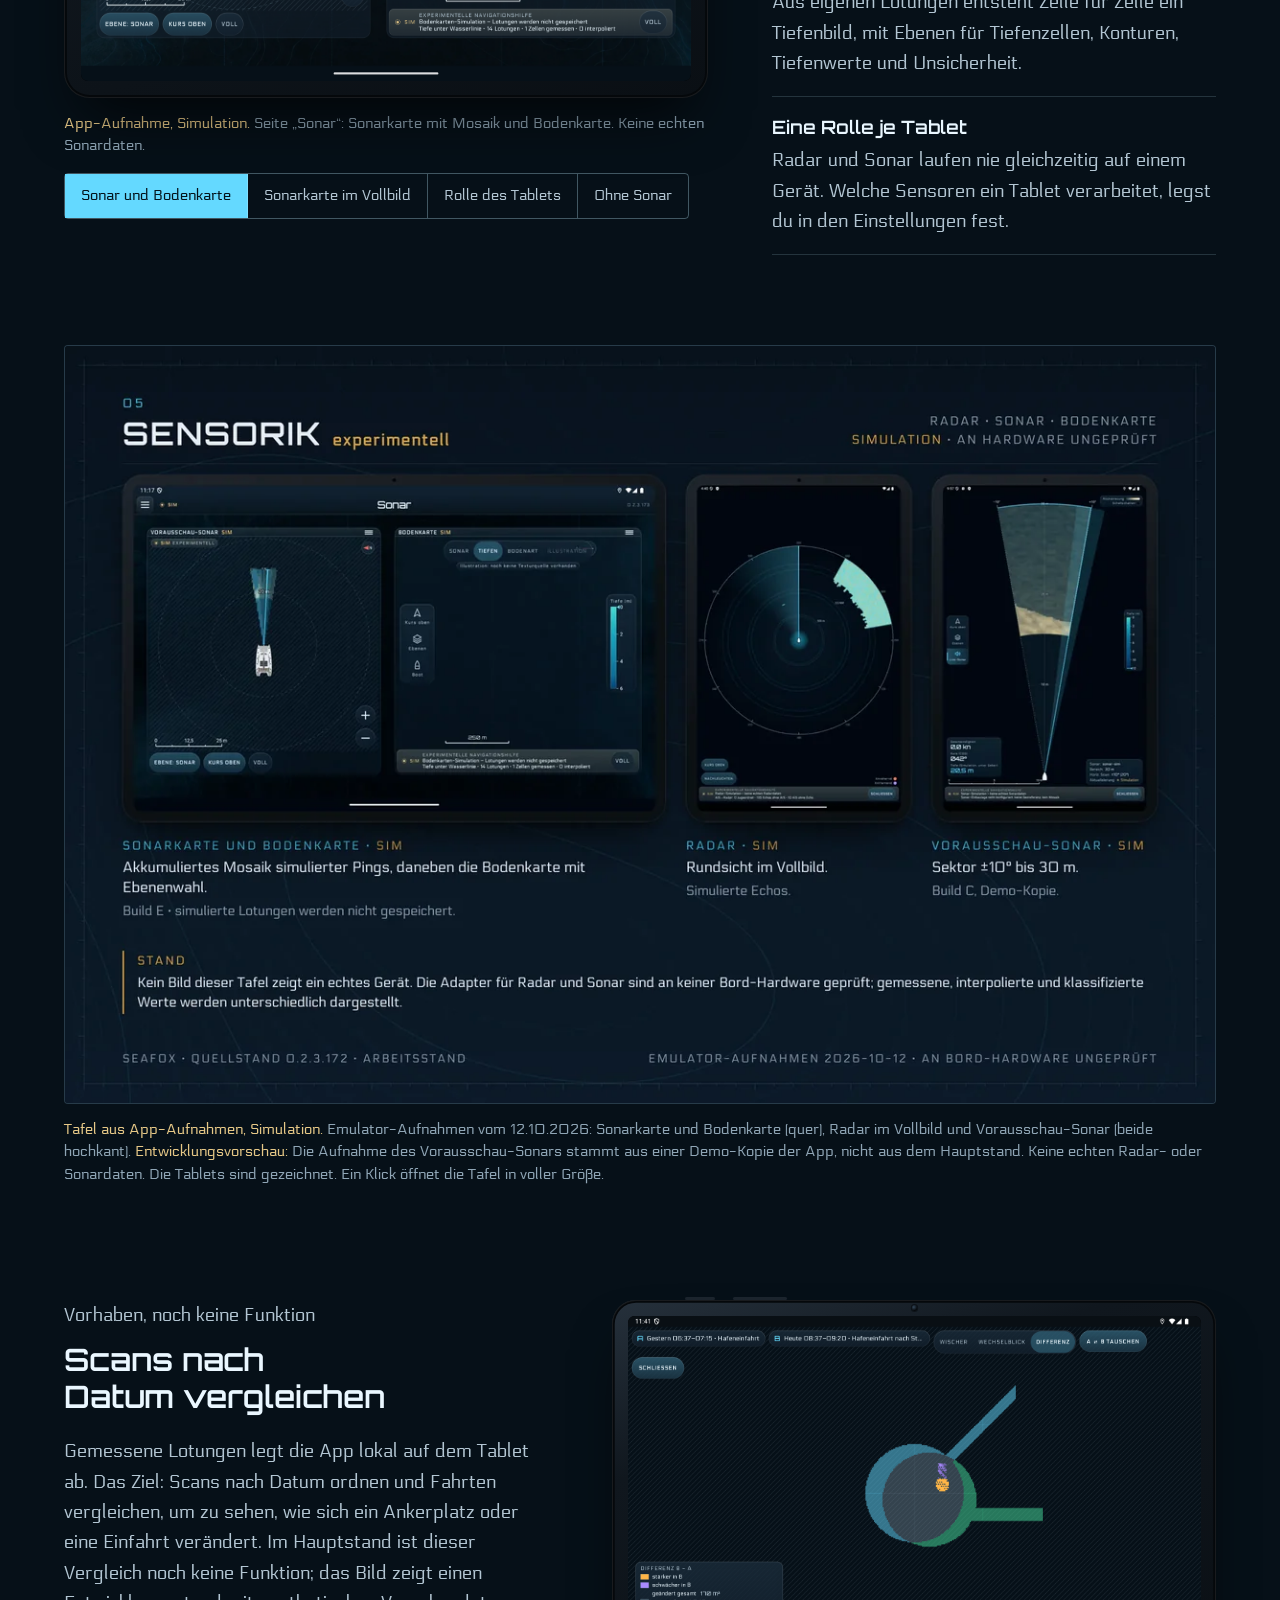
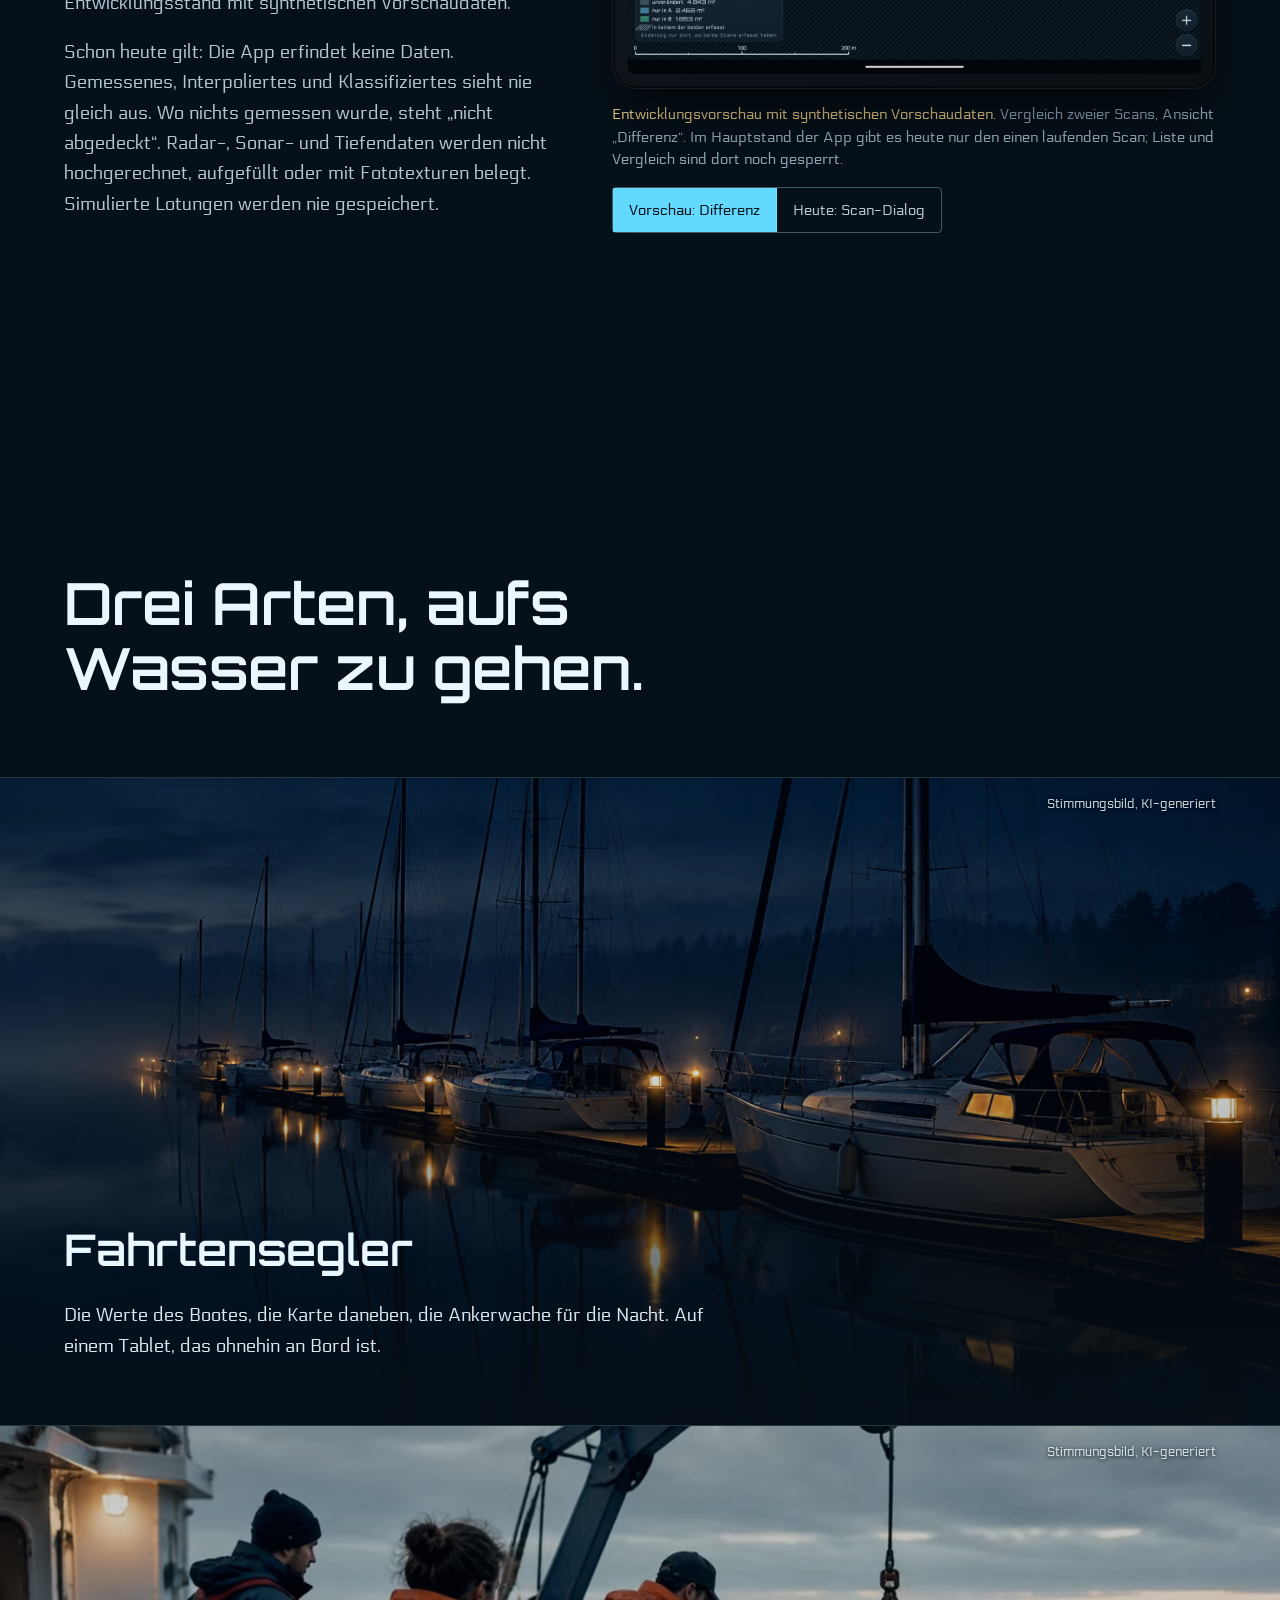
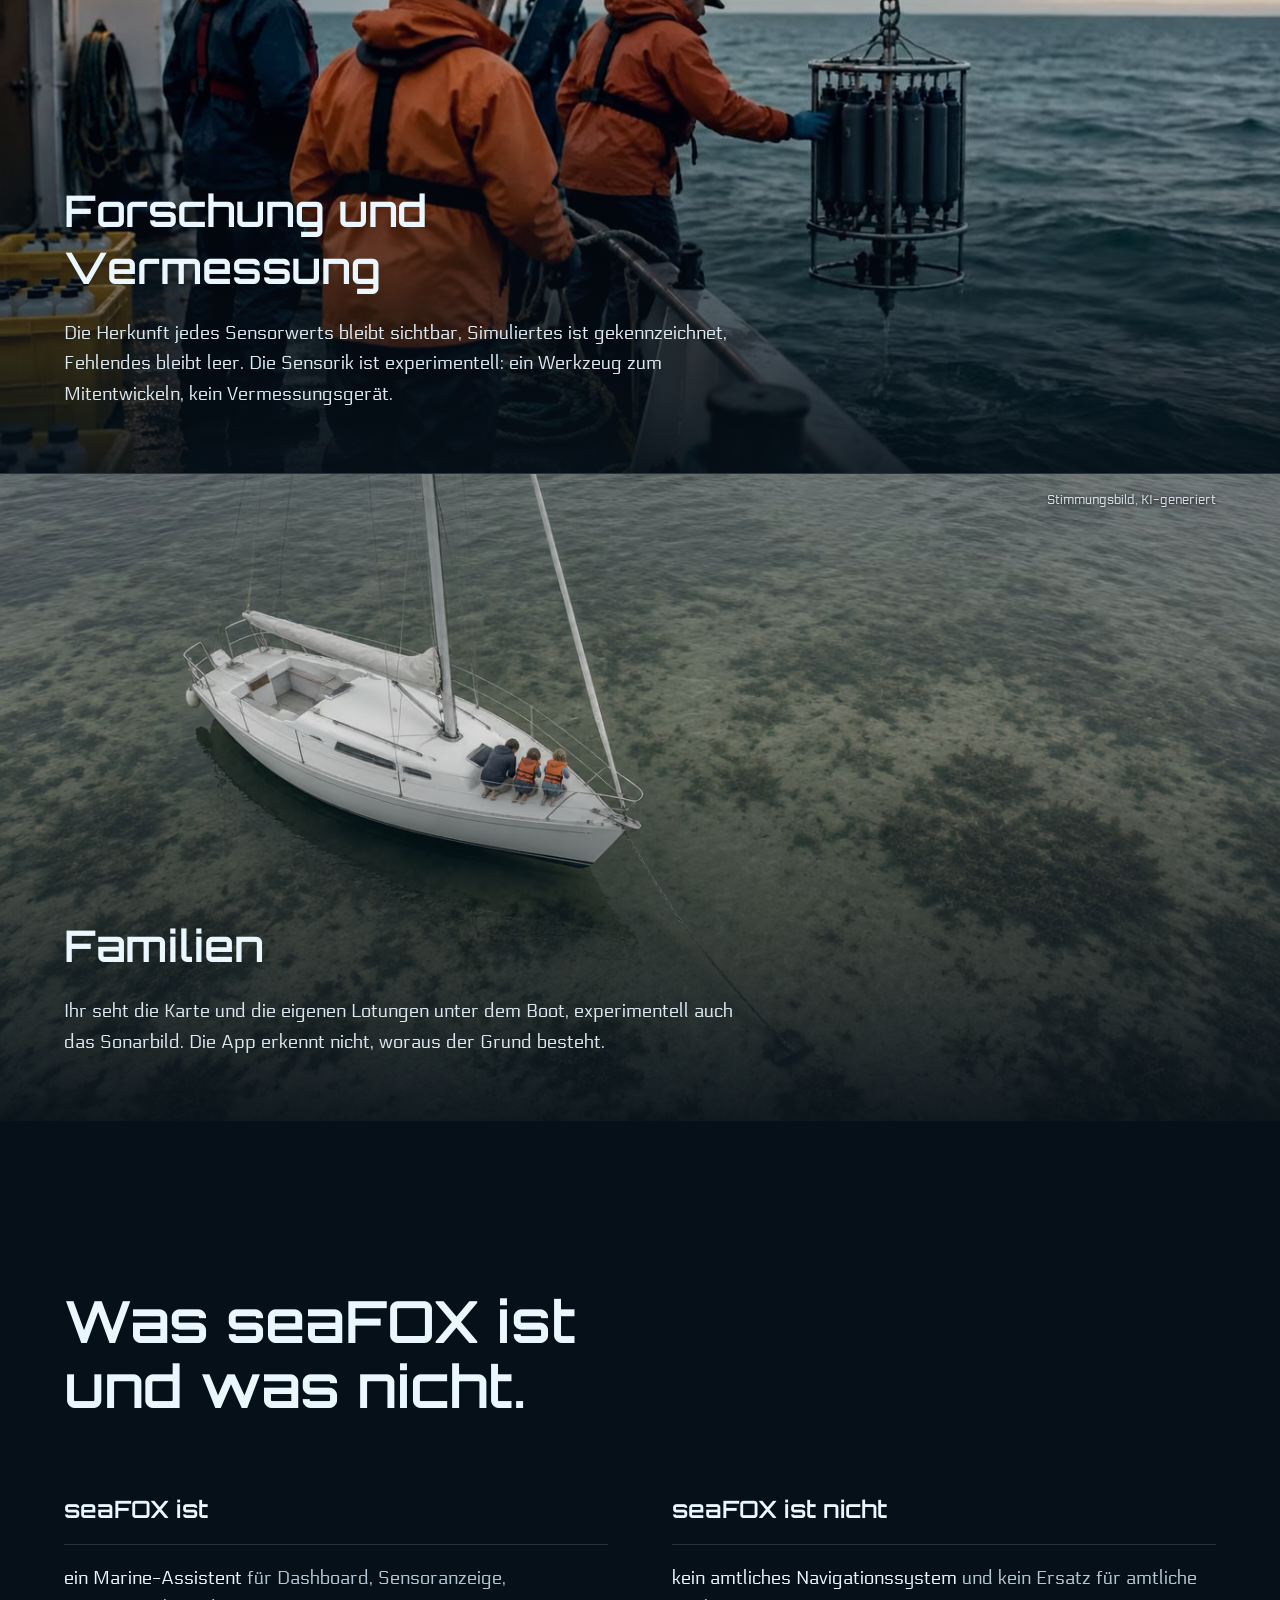
==== commit b3c66846: "Zurück auf die erste veröffentlichte Fassung" ====
--- a/index.html
+++ b/index.html
@@ -11,7 +11,7 @@
 <link rel="preload" as="image" href="assets/video/hero-loop-poster.webp" type="image/webp" fetchpriority="high">
 <link rel="preload" as="font" href="assets/fonts/orbitron_variable.ttf" type="font/ttf" crossorigin>
 <link rel="preload" as="font" href="assets/fonts/electrolize_regular.ttf" type="font/ttf" crossorigin>
-<link rel="stylesheet" href="css/site.css?v=14">
+<link rel="stylesheet" href="css/site.css?v=11">
 <link rel="icon" href="assets/img/favicon.svg" type="image/svg+xml">
 <script>
 (function (d) {
@@ -55,13 +55,14 @@
   <div class="hero__shade"></div>
   <div class="wrap hero__grid">
     <div class="hero__copy">
-      <p class="hero__kicker">Android-App für Boote, Alpha-Stand</p>
-      <h1 id="hero-title">Bordinstrumente, Seekarte und Ankerwache.</h1>
-      <p class="lead">seaFOX liest die NMEA-Daten deines Bootes über das Bord-WLAN und zeigt sie auf einem Android-Tablet.</p>
+      <p class="eyebrow">Android-App für Boote, Alpha-Stand</p>
+      <h1 id="hero-title">Bordinstrumente, Seekarte und Ankerwache auf einem Android-Tablet.</h1>
+      <p class="lead">seaFOX liest die NMEA2000- und NMEA0183-Daten deines Bootes über das Bord-WLAN und zeigt sie als Anzeigen, die du selbst anordnest.</p>
       <div class="hero__cta">
-        <a class="btn" href="#dashboard">Die App ansehen</a>
-      </div>
-      <p class="small hero__note">Marine-Assistent in Entwicklung. Nicht für die alleinige Navigation bestimmt.</p>
+        <a class="btn" href="#beta">Beta-Interesse melden</a>
+        <a class="textlink" href="#film">Film ansehen (45 s, ohne Ton)</a>
+      </div>
+      <p class="small" style="margin-top:22px">Marine-Assistent in Entwicklung. Nicht für die alleinige Navigation bestimmt.</p>
     </div>
     <div class="hero__device">
       <figure class="device" id="heroDevice">
@@ -85,9 +86,9 @@
 <!-- ====================== DASHBOARD ====================== -->
 <section id="dashboard" class="pad" aria-labelledby="dash-title">
   <div class="wrap">
-    <div class="head">
+    <div class="head" data-ping>
       <h2 id="dash-title">Anzeigen, die du selbst anordnest.</h2>
-      <p class="lead">Die App zeigt nur, was du eingerichtet hast.</p>
+      <p class="lead">Die App zeigt nur, was du eingerichtet hast. Anzeigen lassen sich verschieben, in der Größe ändern und auf mehrere Seiten verteilen.</p>
     </div>
 
     <div class="scrolly" id="scrolly">
@@ -96,59 +97,65 @@
           <div class="device__body">
             <span class="device__cam"></span>
             <div class="device__screen">
-              <img class="is-active" src="assets/screens/65_dashboard_landscape_night.webp" width="1500" height="937" alt="Startseite „Navigation“ im Querformat, Nachtdarstellung: Karte oben, darunter Batterie, Wind und eine Radar-Kachel, die auf diesem Tablet deaktiviert ist. Simulatordaten." loading="lazy" decoding="async" data-cap="<b>App-Aufnahme, Simulatordaten (SIM).</b> Startseite, Nacht.">
-              <img src="assets/screens/60_dashboard_landscape_day.webp" width="1500" height="937" alt="Startseite im Querformat, Tagdarstellung, mit Radar-Kachel. Simulatordaten." loading="lazy" decoding="async" data-cap="<b>App-Aufnahme, Simulatordaten (SIM).</b> Startseite, Tag; die Radar-Kachel zeigt eine Simulation.">
-              <img src="assets/screens/82_seven_widgets_landscape_rearranged_simulator_night.webp" width="1500" height="937" alt="Entwicklungsvorschau: Seite mit sieben Anzeigen im Querformat – Tiefe, Kompass, Speed, GPS, Wind, Temperatur, Ankerwache. Simulatordaten." loading="lazy" decoding="async" data-cap="<b>Entwicklungsvorschau, Simulatordaten (SIM).</b> Sieben Anzeigen; Entwicklungsstand, nicht der Hauptstand.">
+              <img class="is-active" src="assets/screens/65_dashboard_landscape_night.webp" width="1500" height="937" alt="Startseite „Navigation“ im Querformat, Nachtdarstellung: Karte oben, darunter Batterie, Wind und eine Radar-Kachel, die auf diesem Tablet deaktiviert ist. Simulatordaten." loading="lazy" decoding="async" data-cap="<b>App-Aufnahme, Simulatordaten (SIM).</b> Startseite in der Nachtdarstellung.">
+              <img src="assets/screens/60_dashboard_landscape_day.webp" width="1500" height="937" alt="Startseite im Querformat, Tagdarstellung, mit Radar-Kachel. Simulatordaten." loading="lazy" decoding="async" data-cap="<b>App-Aufnahme, Simulatordaten (SIM).</b> Startseite in der Tagdarstellung; die Radar-Kachel zeigt eine Simulation.">
+              <img src="assets/screens/82_seven_widgets_landscape_rearranged_simulator_night.webp" width="1500" height="937" alt="Entwicklungsvorschau: Seite mit sieben Anzeigen im Querformat – Tiefe, Kompass, Speed, GPS, Wind, Temperatur, Ankerwache. Simulatordaten." loading="lazy" decoding="async" data-cap="<b>Entwicklungsvorschau, Simulatordaten (SIM).</b> Seite mit sieben Anzeigen; Aufnahme aus einem Entwicklungsstand, der nicht dem Hauptstand entspricht.">
               <img src="assets/screens/63_dialog_widget_catalog_landscape_day.webp" width="1500" height="937" alt="Dialog „Widgets“ im Querformat: Katalog der wählbaren Anzeigen, Bereich Navigation." loading="lazy" decoding="async" data-cap="<b>App-Aufnahme, Simulatordaten (SIM).</b> Katalog der Anzeigen.">
-              <img src="assets/screens/68_dialog_router_landscape_night.webp" width="1500" height="937" alt="Dialog „WLAN Router“ im Querformat: Router-Adresse, Port, Protokoll TCP oder UDP, NMEA-Quelle Live-Daten oder Simulation." loading="lazy" decoding="async" data-cap="<b>App-Aufnahme.</b> Dialog „WLAN Router“: Live-Daten oder Simulation.">
+              <img src="assets/screens/68_dialog_router_landscape_night.webp" width="1500" height="937" alt="Dialog „WLAN Router“ im Querformat: Router-Adresse, Port, Protokoll TCP oder UDP, NMEA-Quelle Live-Daten oder Simulation." loading="lazy" decoding="async" data-cap="<b>App-Aufnahme.</b> Dialog „WLAN Router“ mit der Wahl zwischen Live-Daten und Simulation.">
             </div>
           </div>
-          <figcaption id="dashCap"><b>App-Aufnahme, Simulatordaten (SIM).</b> Startseite, Nacht.</figcaption>
+          <figcaption id="dashCap"><b>App-Aufnahme, Simulatordaten (SIM).</b> Startseite in der Nachtdarstellung.</figcaption>
         </figure>
       </div>
       <div class="scrolly__steps">
         <article class="step is-active" data-screen="0">
           <h3>Startseite</h3>
-          <p>Karte, Batterie, Wind. Für Quer- und Hochformat merkt sich die App je eine eigene Anordnung.</p>
+          <p>Karte, Batterie, Wind: Eine neue Seite ordnet sich passend zur Bildschirmgröße an. Alles Weitere legst du selbst fest.</p>
+          <p>Das Tablet liegt an Bord meist quer. Die App merkt sich für Quer- und Hochformat je eine eigene Anordnung.</p>
         </article>
         <article class="step" data-screen="1">
-          <h3>Tag und Nacht</h3>
-          <p>Umgeschaltet wird mit der Taste „TAG“ an der Karte oder im Dialog „Darstellung“.</p>
+          <h3>Tag- und Nachtdarstellung</h3>
+          <p>Die App hat eine Tag- und eine Nachtdarstellung. Umgeschaltet wird mit der Taste „TAG“ an der Karte oder im Dialog „Darstellung“.</p>
         </article>
         <article class="step" data-screen="2">
           <h3>Instrumente</h3>
-          <p>22 Anzeigen in 6 Bereichen, von Kompass und Tiefe bis Tank und Motordrehzahl.</p>
-          <details>
-            <summary>Welche Daten die App liest</summary>
-            <p>Die App dekodiert 15 NMEA2000-Datensätze (PGNs) und die NMEA0183-Sätze für Position, Kurs, Fahrt, Tiefe, Wind und AIS. Angezeigt wird, was dein Bordnetz tatsächlich liefert.</p>
-          </details>
+          <p>Kompass, Fahrt, Tiefe, Wind, GPS, Tanks, Batterie, Motordrehzahl, Temperatur: Der Katalog enthält 22 Anzeigen in 6 Bereichen.</p>
+          <p>Die App dekodiert 15 NMEA2000-Datensätze (PGNs) und die NMEA0183-Sätze für Position, Kurs, Fahrt, Tiefe, Wind und AIS. Angezeigt wird, was dein Bordnetz tatsächlich liefert.</p>
         </article>
         <article class="step" data-screen="3">
           <h3>Katalog</h3>
-          <p>Jede Seite stellst du aus dem Katalog zusammen. Zwischen den Seiten wechselst du mit einem Wisch.</p>
+          <p>Aus dem Katalog wählst du die Anzeigen für jede Seite. Zwischen den Seiten wechselst du mit einem Wisch.</p>
         </article>
         <article class="step" data-screen="4">
           <h3>Bordnetz und Simulator</h3>
-          <p>Die Daten kommen per UDP oder TCP vom WLAN-Gateway. Läuft der eingebaute Simulator, steht in der Kopfleiste und in jeder Anzeige „SIM“.</p>
+          <p>Die Daten kommen per UDP oder TCP vom WLAN-Gateway deines Bootes. Die Kopfleiste zeigt, ob sie frisch, veraltet oder gar nicht vorhanden sind.</p>
+          <p>Zum Ausprobieren ohne Boot gibt es einen eingebauten Simulator. Solange er läuft, steht in der Kopfleiste und in jeder Anzeige „SIM“.</p>
         </article>
       </div>
     </div>
 
     <div class="also">
-      <figure class="viz">
-        <canvas data-viz="wind" width="800" height="800" role="img" aria-label="Erklärgrafik Windanzeige: Zeiger für scheinbaren und wahren Wind, Sektoren für Backbord und Steuerbord. Beispielwerte, keine Messung."></canvas>
-        <figcaption>Wind: scheinbar (Cyan) und wahr (Messing), relativ zum Bug. <b>Illustration mit Beispielwerten.</b></figcaption>
-      </figure>
-      <figure class="viz">
-        <canvas data-viz="depth" width="800" height="800" role="img" aria-label="Erklärgrafik Tiefe: Verlauf der Tiefe mit gestrichelter Alarmgrenze. Beispielwerte, keine Messung."></canvas>
-        <figcaption>Tiefe: Verlauf und Alarmgrenze. <b>Illustration mit Beispielwerten.</b></figcaption>
-      </figure>
-      <figure class="device device--portrait device--minor">
+      <div>
+        <h3 class="sub">Auch hochkant</h3>
+        <p class="muted">Wer das Tablet hochkant montiert, bekommt dieselbe Seite in einer eigenen Anordnung. Beim Zurückdrehen ist die Queranordnung wieder da.</p>
+        <p class="muted">Dazu zwei Erklärgrafiken zu den Anzeigen für Wind und Tiefe. Sie sind gezeichnet und laufen mit Beispielwerten, nicht mit Messdaten.</p>
+      </div>
+      <figure class="device device--portrait">
         <div class="device__body"><span class="device__cam"></span>
           <div class="device__screen"><img class="is-active" src="assets/screens/02_default_layout_sim_night.webp" width="937" height="1500" alt="Startseite „Navigation“ im Hochformat, Nachtdarstellung: Karte oben, darunter Batterie und Wind. Simulatordaten." loading="lazy" decoding="async"></div>
         </div>
-        <figcaption><b>App-Aufnahme, Simulatordaten (SIM).</b> Dieselbe Startseite hochkant, in eigener Anordnung.</figcaption>
+        <figcaption><b>App-Aufnahme, Simulatordaten (SIM).</b> Startseite im Hochformat.</figcaption>
       </figure>
+      <div class="figs">
+        <figure class="viz">
+          <canvas data-viz="wind" width="800" height="800" role="img" aria-label="Erklärgrafik Windanzeige: Zeiger für scheinbaren und wahren Wind, Sektoren für Backbord und Steuerbord. Beispielwerte, keine Messung."></canvas>
+          <figcaption>Wind: scheinbarer (Cyan) und wahrer Wind (Messing) relativ zum Bug. <b>Illustration mit Beispielwerten.</b></figcaption>
+        </figure>
+        <figure class="viz">
+          <canvas data-viz="depth" width="800" height="800" role="img" aria-label="Erklärgrafik Tiefe: Verlauf der Tiefe mit gestrichelter Alarmgrenze. Beispielwerte, keine Messung."></canvas>
+          <figcaption>Tiefe: Verlauf und Alarmgrenze. Unterschreitet die Tiefe die Grenze, löst der Alarm aus. <b>Illustration mit Beispielwerten.</b></figcaption>
+        </figure>
+      </div>
     </div>
   </div>
 </section>
@@ -156,9 +163,8 @@
 <!-- ====================== SEEKARTE ====================== -->
 <section id="karte" class="pad" aria-labelledby="karte-title">
   <div class="wrap">
-    <div class="head">
-      <h2 id="karte-title">Karte als Anzeige oder Vollbild.</h2>
-      <p class="lead">Online-Grundkarte, auf Wunsch mit den Seezeichen von OpenSeaMap.</p>
+    <div class="head" data-ping>
+      <h2 id="karte-title">Karte als Anzeige oder im Vollbild.</h2>
     </div>
 
     <div class="split">
@@ -169,12 +175,14 @@
             <img class="is-active" src="assets/screens/64_chart_fullscreen_landscape_day.webp" width="1500" height="937" alt="Karte im Vollbild, Querformat, Tagdarstellung: Küste mit den Tasten SCHLIESSEN, TAG, MOB und LOTUNGEN. Hinweis im Bild: Simulation, keine echten Lotungen." loading="lazy" decoding="async">
           </div>
         </div>
-        <figcaption><b>App-Aufnahme, Simulatordaten (SIM).</b> Karte im Vollbild.</figcaption>
+        <figcaption><b>App-Aufnahme, Simulatordaten (SIM).</b> Karte im Vollbild mit Online-Grundkarte.</figcaption>
       </figure>
       <ul class="rows">
-        <li><b>Eigenes Schiff.</b> Position, Navigationsvektoren und AIS-Ziele.</li>
-        <li><b>MOB.</b> Die Mann-über-Bord-Taste liegt direkt an der Karte.</li>
-        <li><b>Noch nicht enthalten.</b> Routen-Editor und dauerhafte Track-Aufzeichnung.</li>
+        <li><b>Grundkarte:</b> Online-Grundkarte, darüber auf Wunsch die Seezeichen von OpenSeaMap.</li>
+        <li><b>Eigenes Schiff:</b> Position und Navigationsvektoren, AIS-Ziele auf der Karte.</li>
+        <li><b>MOB:</b> Die Mann-über-Bord-Taste liegt direkt an der Karte.</li>
+        <li><b>Eigene Lotungen (experimentell):</b> selbst gemessene Tiefen als Ebene über der Karte.</li>
+        <li><b>Noch nicht enthalten:</b> ein Routen-Editor und eine dauerhafte Track-Aufzeichnung.</li>
       </ul>
     </div>
 
@@ -182,19 +190,16 @@
       <p><strong>Sicherheitshinweis.</strong> seaFOX ist nicht für die alleinige Navigation bestimmt. Die App ist ein Marine-Assistent, kein amtliches Navigationssystem und kein Ersatz für amtliche Seekarten, Ausguck und Seemannschaft. Kartendaten, GPS, AIS und Sensorwerte können unvollständig, veraltet oder gestört sein. Prüfe kritische Entscheidungen mit geeigneten, aktuellen Navigationsmitteln.</p>
     </div>
 
-    <div class="split split--aside">
+    <div class="split split--rev">
       <div>
         <p class="kicker">In Entwicklung</p>
-        <h3>Vektorkarten im Format S-57 (ENC)</h3>
-        <p class="muted">Tiefenflächen, Tiefenlinien, Lotungen, Tonnen und Gefahrenstellen, bei Tag und bei Nacht.</p>
-        <details>
-          <summary>Stand der Vektorkarte</summary>
-          <p>Im aktuellen Hauptstand der App werden echte Kartenzellen noch nicht vollständig gezeichnet: Flächen und Linien fehlen, es erscheinen nur Punktobjekte. Deshalb steht hier eine Vorschau und kein Produktbild.</p>
-          <p>Die Darstellung folgt nicht der amtlichen Symbolnorm und ersetzt keine amtliche Karte. Die Karte darf an Bord auch hochkant stehen; die Vorschau zeigt sie so.</p>
-        </details>
-      </div>
-      <div>
-        <figure class="device device--portrait device--minor" id="encDevice">
+        <h3 class="sub">Vektorkarten im Format S-57 (ENC)</h3>
+        <p class="muted">In Arbeit ist die Darstellung von Tiefenflächen, Tiefenlinien, Lotungen, Tonnen und Gefahrenstellen, bei Tag und bei Nacht. Die Karte darf an Bord auch hochkant stehen; die Vorschau zeigt sie so.</p>
+        <p class="muted">Im aktuellen Hauptstand der App werden echte Kartenzellen noch nicht vollständig gezeichnet: Flächen und Linien fehlen, es erscheinen nur Punktobjekte. Deshalb steht hier eine Vorschau und kein Produktbild.</p>
+        <p class="muted">Die Darstellung folgt nicht der amtlichen Symbolnorm und ersetzt keine amtliche Karte.</p>
+      </div>
+      <div>
+        <figure class="device device--portrait" id="encDevice" style="max-width:420px">
           <div class="device__body">
             <span class="device__cam"></span>
             <div class="device__screen">
@@ -202,7 +207,7 @@
               <img src="assets/screens/90_chart_noaa_night_zoom14.webp" width="937" height="1500" alt="Entwicklungsvorschau, Hochformat: dieselbe Kartenzelle in Nachtfarben." loading="lazy" decoding="async">
             </div>
           </div>
-          <figcaption><b>Entwicklungsvorschau.</b> Noch nicht im Hauptstand der App. Kartendaten: NOAA-ENC-Zelle US5MA11M (Boston Inner Harbor), ohne Bootsdaten.</figcaption>
+          <figcaption><b>Entwicklungsvorschau.</b> Aufnahme aus einem Entwicklungsstand, der noch nicht im Hauptstand der App enthalten ist. Kartendaten: NOAA-ENC-Zelle US5MA11M (Boston Inner Harbor), ohne Bootsdaten.</figcaption>
         </figure>
         <div class="seg" role="group" aria-label="Darstellung der Vorschau" data-toggle="#encDevice">
           <button type="button" aria-pressed="true" data-i="0">Tag</button>
@@ -216,87 +221,72 @@
 <!-- ====================== SICHERHEIT ====================== -->
 <section id="sicherheit" class="pad" aria-labelledby="sich-title">
   <div class="wrap">
-    <div class="head">
+    <div class="head" data-ping>
       <h2 id="sich-title">Ankerwache, AIS, Flachwasser.</h2>
       <p class="lead">Drei Alarme, die deine Wache unterstützen. Sie ersetzen sie nicht.</p>
+    </div>
+
+    <div class="split split--rev">
+      <dl class="rows">
+        <div>
+          <dt>Ankerwache</dt>
+          <dd>Überwacht den Abstand zur Ankerposition. „OK“ meldet die App nur mit gesetztem Anker und frischer Position. Sonst zeigt sie, dass die Position veraltet ist oder fehlt.</dd>
+        </div>
+        <div>
+          <dt>AIS</dt>
+          <dd>Empfängt Positionsmeldungen der Klassen A und B aus dem Bordnetz und warnt nach einstellbaren Grenzen für Abstand (CPA) und Zeit (TCPA) bis zur dichtesten Annäherung.</dd>
+        </div>
+        <div>
+          <dt>Flachwasser</dt>
+          <dd>Tiefenalarm mit eigener Mindesttiefe. Stummschalten direkt an der Anzeige.</dd>
+        </div>
+        <div>
+          <dt>Bei ausgeschaltetem Bildschirm</dt>
+          <dd>Die Alarme werden außerhalb der Bedienoberfläche ausgewertet, damit sie bei ausgeschaltetem Bildschirm weiterlaufen.
+            <span class="small">Noch nicht nachgewiesen: Dauerbetrieb auf echten Tablets, auch gegen die Akkusparfunktionen der Hersteller.</span></dd>
+        </div>
+        <div>
+          <dt>Autopilot</dt>
+          <dd>Befehle laufen nur über eine Sicherheitsschranke mit bewusster Freigabe; die App meldet zurück, ob der Versand gelang. Im Simulator ist der Versand gesperrt.
+            <span class="small">An echten Autopiloten ist die Anbindung noch nicht geprüft.</span></dd>
+        </div>
+      </dl>
+      <div>
+        <div class="figs">
+          <figure class="viz">
+            <canvas data-viz="ais" width="800" height="800" role="img" aria-label="Erklärgrafik: AIS-Ziele um das eigene Schiff mit Kursvektoren und der Linie zum Punkt der dichtesten Annäherung. Beispielwerte, keine Messung."></canvas>
+            <figcaption>CPA und TCPA: Der Punkt markiert, wo ein Ziel dem eigenen Schiff am nächsten kommt. <b>Illustration mit Beispielwerten.</b></figcaption>
+          </figure>
+          <figure class="viz">
+            <canvas data-viz="anchor" width="800" height="800" role="img" aria-label="Erklärgrafik: Boot schwojt innerhalb eines Ankerkreises. Beispielwerte, keine Messung."></canvas>
+            <figcaption>Ankerkreis: Das Boot schwojt um den Anker. Verlässt es den Kreis, löst der Alarm aus. <b>Illustration mit Beispielwerten.</b></figcaption>
+          </figure>
+        </div>
+        <figure class="device device--portrait" style="margin-top:clamp(24px,3vw,40px); max-width:360px">
+          <div class="device__body"><span class="device__cam"></span>
+            <div class="device__screen"><img class="is-active" src="assets/screens/43_page_anchor_ais_nmea_system_final_build_night.webp" width="937" height="1500" alt="Seite „Anker“ im Hochformat: Ankerwache mit Kettenlänge und Distanz, AIS-Anzeige im Alarmzustand mit STUMM-Taste. Simulatordaten." loading="lazy" decoding="async"></div>
+          </div>
+          <figcaption><b>App-Aufnahme, hochkant, Simulatordaten (SIM).</b> Ankerwache und AIS-Alarm aus simulierten Werten. Eine Queraufnahme dieser Seite gibt es noch nicht.</figcaption>
+        </figure>
+      </div>
     </div>
 
     <figure class="plate">
       <a href="assets/screens/plate-sicherheit-2400.webp">
         <img src="assets/screens/plate-sicherheit-1200.webp" srcset="assets/screens/plate-sicherheit-1200.webp 1200w, assets/screens/plate-sicherheit-2400.webp 2400w" sizes="(max-width: 1400px) 92vw, 1320px" width="2400" height="1580" alt="Tafel „Sicherheit“ aus App-Aufnahmen: links hochkant die Seite „Instrumente“ mit ausgelöstem Tiefenalarm. Rechts oben vier Ausschnitte der Kopfleiste mit den Zuständen LIVE, SIM, VERALTET und KEINE DATEN. Rechts unten drei Ausschnitte: Tiefenanzeige im Alarmzustand mit STUMM-Taste, Ankerwache im Zustand OK, AIS-Anzeige im Alarmzustand. Aufschrift der Tafel: Simulation und Testeinspeisung, an Bord-Hardware ungeprüft." loading="lazy" decoding="async">
       </a>
-      <figcaption><b>Tafel aus App-Aufnahmen, Simulation und Testeinspeisung.</b> Tiefenalarm, Zustände der Kopfleiste, Ankerwache, AIS-Alarm.
-        <details>
-          <summary>Was die Aufnahme zeigt</summary>
-          <p>Emulator-Aufnahmen vom 12.10.2026. Links die Seite „Instrumente“ hochkant mit Tiefenalarm; dafür wurde die Mindesttiefe im Simulator hochgestellt. Rechts Ausschnitte: die vier Zustände der Kopfleiste (LIVE aus synthetischen Testwerten über den Empfangsweg der App, SIM, VERALTET, KEINE DATEN) sowie Tiefenalarm, Ankerwache und AIS-Alarm aus simulierten Werten. Das Tablet ist gezeichnet. Ein Klick öffnet die Tafel in voller Größe.</p>
-        </details>
-      </figcaption>
+      <figcaption><b>Tafel aus App-Aufnahmen, Simulation und Testeinspeisung.</b> Emulator-Aufnahmen vom 12.10.2026. Links die Seite „Instrumente“ hochkant mit Tiefenalarm; dafür wurde die Mindesttiefe im Simulator hochgestellt. Rechts Ausschnitte: die vier Zustände der Kopfleiste (LIVE aus synthetischen Testwerten über den Empfangsweg der App, SIM, VERALTET, KEINE DATEN) sowie Tiefenalarm, Ankerwache und AIS-Alarm aus simulierten Werten. Das Tablet ist gezeichnet. Ein Klick öffnet die Tafel in voller Größe.</figcaption>
     </figure>
-
-    <dl class="trio">
-      <div>
-        <dt>Ankerwache</dt>
-        <dd>Überwacht den Abstand zur Ankerposition. „OK“ gibt es nur mit gesetztem Anker und frischer Position.</dd>
-      </div>
-      <div>
-        <dt>AIS</dt>
-        <dd>Warnt nach einstellbaren Grenzen für Abstand (CPA) und Zeit (TCPA) bis zur dichtesten Annäherung.</dd>
-      </div>
-      <div>
-        <dt>Flachwasser</dt>
-        <dd>Tiefenalarm mit eigener Mindesttiefe. Stummschalten direkt an der Anzeige.</dd>
-      </div>
-    </dl>
-
-    <details class="more">
-      <summary>Bildschirm aus, Autopilot, Erklärgrafiken</summary>
-      <div class="split">
-        <dl class="rows">
-          <div>
-            <dt>Ankerwache und AIS im Einzelnen</dt>
-            <dd>Ohne gesetzten Anker oder frische Position zeigt die Ankerwache, dass die Position veraltet ist oder fehlt. AIS empfängt Positionsmeldungen der Klassen A und B aus dem Bordnetz.</dd>
-          </div>
-          <div>
-            <dt>Bei ausgeschaltetem Bildschirm</dt>
-            <dd>Die Alarme werden außerhalb der Bedienoberfläche ausgewertet, damit sie bei ausgeschaltetem Bildschirm weiterlaufen.
-              <span class="small">Noch nicht nachgewiesen: Dauerbetrieb auf echten Tablets, auch gegen die Akkusparfunktionen der Hersteller.</span></dd>
-          </div>
-          <div>
-            <dt>Autopilot</dt>
-            <dd>Befehle laufen nur über eine Sicherheitsschranke mit bewusster Freigabe; die App meldet zurück, ob der Versand gelang. Im Simulator ist der Versand gesperrt.
-              <span class="small">An echten Autopiloten ist die Anbindung noch nicht geprüft.</span></dd>
-          </div>
-        </dl>
-        <div>
-          <div class="figs">
-            <figure class="viz">
-              <canvas data-viz="ais" width="800" height="800" role="img" aria-label="Erklärgrafik: AIS-Ziele um das eigene Schiff mit Kursvektoren und der Linie zum Punkt der dichtesten Annäherung. Beispielwerte, keine Messung."></canvas>
-              <figcaption>CPA und TCPA: Der Punkt markiert, wo ein Ziel dem eigenen Schiff am nächsten kommt. <b>Illustration mit Beispielwerten.</b></figcaption>
-            </figure>
-            <figure class="viz">
-              <canvas data-viz="anchor" width="800" height="800" role="img" aria-label="Erklärgrafik: Boot schwojt innerhalb eines Ankerkreises. Beispielwerte, keine Messung."></canvas>
-              <figcaption>Ankerkreis: Verlässt das Boot den Kreis, löst der Alarm aus. <b>Illustration mit Beispielwerten.</b></figcaption>
-            </figure>
-          </div>
-          <figure class="device device--portrait device--minor">
-            <div class="device__body"><span class="device__cam"></span>
-              <div class="device__screen"><img class="is-active" src="assets/screens/43_page_anchor_ais_nmea_system_final_build_night.webp" width="937" height="1500" alt="Seite „Anker“ im Hochformat: Ankerwache mit Kettenlänge und Distanz, AIS-Anzeige im Alarmzustand mit STUMM-Taste. Simulatordaten." loading="lazy" decoding="async"></div>
-            </div>
-            <figcaption><b>App-Aufnahme, hochkant, Simulatordaten (SIM).</b> Ankerwache und AIS-Alarm aus simulierten Werten. Eine Queraufnahme dieser Seite gibt es noch nicht.</figcaption>
-          </figure>
-        </div>
-      </div>
-    </details>
   </div>
 </section>
 
 <!-- ====================== SENSORIK ====================== -->
 <section id="sensorik" class="pad" aria-labelledby="sens-title">
   <div class="wrap">
-    <div class="head">
+    <div class="head" data-ping>
       <p class="kicker">Experimentell, in Entwicklung</p>
-      <h2 id="sens-title">Radar, Sonar und Bodenkarte.</h2>
-      <p class="lead">Bisher laufen sie nur mit simulierten Daten und sind an keiner echten Hardware geprüft.</p>
+      <h2 id="sens-title">Sehen, was unter dir liegt.</h2>
+      <p class="lead">Radar, Vorausschau-Sonar und eine selbst gelotete Bodenkarte sind in Arbeit. Bisher laufen sie nur mit simulierten Daten und sind an keiner echten Hardware geprüft.</p>
     </div>
 
     <div class="split">
@@ -305,17 +295,13 @@
           <div class="device__body">
             <span class="device__cam"></span>
             <div class="device__screen">
-              <img class="is-active" src="assets/screens/110_Q_sonar_map_and_bottom_map_widgets_sim_night.webp" width="1500" height="937" alt="Seite „Sonar“ im Querformat: links die Sonarkarte mit dem aufgezeichneten Mosaik vor dem Bootssymbol, rechts die Bodenkarte mit Ebenenwahl und Tiefenskala. Hinweise im Bild: SIM, experimentelle Navigationshilfe, Lotungen werden nicht gespeichert." loading="lazy" decoding="async" data-cap="<b>App-Aufnahme, Simulation.</b> Sonarkarte mit Mosaik und Bodenkarte. Keine echten Sonardaten.">
+              <img class="is-active" src="assets/screens/110_Q_sonar_map_and_bottom_map_widgets_sim_night.webp" width="1500" height="937" alt="Seite „Sonar“ im Querformat: links die Sonarkarte mit dem aufgezeichneten Mosaik vor dem Bootssymbol, rechts die Bodenkarte mit Ebenenwahl und Tiefenskala. Hinweise im Bild: SIM, experimentelle Navigationshilfe, Lotungen werden nicht gespeichert." loading="lazy" decoding="async" data-cap="<b>App-Aufnahme, Simulation.</b> Seite „Sonar“: Sonarkarte mit Mosaik und Bodenkarte. Keine echten Sonardaten.">
               <img src="assets/screens/111_Q_sonar_map_fullscreen_sim_night.webp" width="1500" height="937" alt="Sonarkarte im Vollbild, Querformat: Mosaik vor dem Bootssymbol, Ebenenwahl, Werkzeugleiste, Legende und Datenfelder. Hinweis im Bild: Sonar-Simulation, keine echten Sonardaten." loading="lazy" decoding="async" data-cap="<b>App-Aufnahme, Simulation.</b> Sonarkarte im Vollbild. Keine echten Sonardaten; die Simulation wird nicht gespeichert.">
               <img src="assets/screens/62_dialog_sensor_settings_landscape_day.webp" width="1500" height="937" alt="Dialog „Sensorik (experimentell)“: Hinweis, dass die Navigationshilfe experimentell ist; Auswahl der Rolle des Tablets: Radar und Navigation, Sonar und Bodenkarte oder nur Navigation." loading="lazy" decoding="async" data-cap="<b>App-Aufnahme.</b> Dialog „Sensorik (experimentell)“: Die Rolle des Tablets bestimmt, welche Sensoren es verarbeitet.">
-              <img src="assets/screens/123_Q_sonar_map_empty_reason_no_simulation_night.webp" width="1500" height="937" alt="Seite „Sonar“ im Querformat ohne Simulation und ohne Gerät: Kopfleiste „KEINE DATEN“, in der Sonarkarte der Hinweis „SONAR NICHT EINGERICHTET“, in der Bodenkarte „Keine Bathymetrie-Daten“." loading="lazy" decoding="async" data-cap="<b>App-Aufnahme, ohne Daten.</b> Ohne Simulation und ohne Gerät meldet die App „SONAR NICHT EINGERICHTET“ und zeigt kein Bild.">
-              <!-- Weitere Queraufnahmen (z. B. die 3D-Sonaransicht, sobald es echte Aufnahmen gibt) hier anhängen:
-                   je ein <img> mit width="1500" height="937", alt und data-cap (Herkunft der Aufnahme),
-                   dazu unten in .seg je ein <button data-i="4…">. Mehr ist nicht nötig; Überblenden und Unterschrift folgen.
-                   Für einen eigenen Block: das <div class="split split--rev"> mit #scanDevice kopieren (neue ids). -->
+              <img src="assets/screens/123_Q_sonar_map_empty_reason_no_simulation_night.webp" width="1500" height="937" alt="Seite „Sonar“ im Querformat ohne Simulation und ohne Gerät: Kopfleiste „KEINE DATEN“, in der Sonarkarte der Hinweis „SONAR NICHT EINGERICHTET“, in der Bodenkarte „Keine Bathymetrie-Daten“." loading="lazy" decoding="async" data-cap="<b>App-Aufnahme, ohne Daten.</b> Seite „Sonar“ ohne Simulation und ohne Gerät: Die App meldet „SONAR NICHT EINGERICHTET“ und zeigt kein Bild.">
             </div>
           </div>
-          <figcaption id="sensCap"><b>App-Aufnahme, Simulation.</b> Sonarkarte mit Mosaik und Bodenkarte. Keine echten Sonardaten.</figcaption>
+          <figcaption id="sensCap"><b>App-Aufnahme, Simulation.</b> Seite „Sonar“: Sonarkarte mit Mosaik und Bodenkarte. Keine echten Sonardaten.</figcaption>
         </figure>
         <div class="seg" role="group" aria-label="Aufnahme wählen" data-toggle="#sensDevice" data-caption="#sensCap">
           <button type="button" aria-pressed="true" data-i="0">Sonar und Bodenkarte</button>
@@ -335,7 +321,11 @@
         </div>
         <div>
           <dt>Bodenkarte</dt>
-          <dd>Aus eigenen Lotungen entsteht Zelle für Zelle ein Tiefenbild, auch als Ebene über der Seekarte.</dd>
+          <dd>Aus eigenen Lotungen entsteht Zelle für Zelle ein Tiefenbild, mit Ebenen für Tiefenzellen, Konturen, Tiefenwerte und Unsicherheit.</dd>
+        </div>
+        <div>
+          <dt>Eine Rolle je Tablet</dt>
+          <dd>Radar und Sonar laufen nie gleichzeitig auf einem Gerät. Welche Sensoren ein Tablet verarbeitet, legst du in den Einstellungen fest.</dd>
         </div>
       </dl>
     </div>
@@ -344,35 +334,25 @@
       <a href="assets/screens/plate-sensorik-2400.webp">
         <img src="assets/screens/plate-sensorik-1200.webp" srcset="assets/screens/plate-sensorik-1200.webp 1200w, assets/screens/plate-sensorik-2400.webp 2400w" sizes="(max-width: 1400px) 92vw, 1320px" width="2400" height="1580" alt="Tafel „Sensorik, experimentell“ aus drei App-Aufnahmen: links im Querformat die Seite „Sonar“ mit Sonarkarte und Bodenkarte, in der Mitte hochkant das Radar im Vollbild mit simulierten Echos, rechts hochkant das Vorausschau-Sonar mit einem Sektor von plus/minus 10 Grad bis 30 Meter. Aufschrift der Tafel: Simulation, an Hardware ungeprüft; kein Bild zeigt ein echtes Gerät." loading="lazy" decoding="async">
       </a>
-      <figcaption><b>Tafel aus App-Aufnahmen, Simulation.</b> Sonarkarte und Bodenkarte, Radar, Vorausschau-Sonar. <b>Entwicklungsvorschau:</b> das Vorausschau-Sonar.
-        <details>
-          <summary>Was die Aufnahme zeigt</summary>
-          <p>Emulator-Aufnahmen vom 12.10.2026: Sonarkarte und Bodenkarte (quer), Radar im Vollbild und Vorausschau-Sonar (beide hochkant). Die Aufnahme des Vorausschau-Sonars stammt aus einer Demo-Kopie der App, nicht aus dem Hauptstand. Keine echten Radar- oder Sonardaten. Die Tablets sind gezeichnet. Ein Klick öffnet die Tafel in voller Größe.</p>
-          <p>Die Bodenkarte hat Ebenen für Tiefenzellen, Konturen, Tiefenwerte und Unsicherheit. Radar und Sonar laufen nie gleichzeitig auf einem Gerät. Welche Sensoren ein Tablet verarbeitet, legst du in den Einstellungen fest.</p>
-        </details>
-      </figcaption>
+      <figcaption><b>Tafel aus App-Aufnahmen, Simulation.</b> Emulator-Aufnahmen vom 12.10.2026: Sonarkarte und Bodenkarte (quer), Radar im Vollbild und Vorausschau-Sonar (beide hochkant). <b>Entwicklungsvorschau:</b> Die Aufnahme des Vorausschau-Sonars stammt aus einer Demo-Kopie der App, nicht aus dem Hauptstand. Keine echten Radar- oder Sonardaten. Die Tablets sind gezeichnet. Ein Klick öffnet die Tafel in voller Größe.</figcaption>
     </figure>
 
     <div class="split split--rev">
       <div>
         <p class="kicker">Vorhaben, noch keine Funktion</p>
-        <h3>Scans nach Datum vergleichen</h3>
-        <p class="muted">Das Ziel: sehen, wie sich ein Ankerplatz oder eine Einfahrt verändert. Die App erfindet dabei keine Daten: Wo nichts gemessen wurde, steht „nicht abgedeckt“.</p>
-        <details>
-          <summary>Wie die App mit Messdaten umgeht</summary>
-          <p>Gemessene Lotungen legt die App lokal auf dem Tablet ab. Das Ziel: Scans nach Datum ordnen und Fahrten vergleichen. Im Hauptstand ist dieser Vergleich noch keine Funktion; das Bild zeigt einen Entwicklungsstand mit synthetischen Vorschaudaten.</p>
-          <p>Gemessenes, Interpoliertes und Klassifiziertes sieht nie gleich aus. Radar-, Sonar- und Tiefendaten werden nicht hochgerechnet, aufgefüllt oder mit Fototexturen belegt. Simulierte Lotungen werden nie gespeichert.</p>
-        </details>
+        <h3 class="sub">Scans nach Datum vergleichen</h3>
+        <p class="muted">Gemessene Lotungen legt die App lokal auf dem Tablet ab. Das Ziel: Scans nach Datum ordnen und Fahrten vergleichen, um zu sehen, wie sich ein Ankerplatz oder eine Einfahrt verändert. Im Hauptstand ist dieser Vergleich noch keine Funktion; das Bild zeigt einen Entwicklungsstand mit synthetischen Vorschaudaten.</p>
+        <p class="muted">Schon heute gilt: Die App erfindet keine Daten. Gemessenes, Interpoliertes und Klassifiziertes sieht nie gleich aus. Wo nichts gemessen wurde, steht „nicht abgedeckt“. Radar-, Sonar- und Tiefendaten werden nicht hochgerechnet, aufgefüllt oder mit Fototexturen belegt. Simulierte Lotungen werden nie gespeichert.</p>
       </div>
       <div>
         <figure class="device" id="scanDevice">
           <div class="device__body"><span class="device__cam"></span>
             <div class="device__screen">
-              <img class="is-active" src="assets/screens/120_Q_compare_differenz_PREVIEW_DATA_night.webp" width="1500" height="937" alt="Entwicklungsvorschau im Querformat: Vergleich zweier Scans in der Ansicht „Differenz“ mit Legende für geänderte und unveränderte Flächen sowie Flächen, die nur in einem der beiden Scans liegen." loading="lazy" decoding="async" data-cap="<b>Entwicklungsvorschau mit synthetischen Vorschaudaten.</b> Vergleich zweier Scans, Ansicht „Differenz“. Im Hauptstand sind Liste und Vergleich noch gesperrt.">
-              <img src="assets/screens/112_Q_scans_dialog_live_adapter_sim_night.webp" width="1500" height="937" alt="Dialog „Sonar-Scans“ im Querformat: ein laufender Scan aus der Simulation mit dem Vermerk „wird nicht gespeichert“; „Neuer Scan“ und „Vergleichen“ sind gesperrt mit dem Hinweis „wartet auf Scan-Archiv“; darunter „Noch keine gespeicherten Scans“." loading="lazy" decoding="async" data-cap="<b>App-Aufnahme, Simulation.</b> Dialog „Sonar-Scans“ im Hauptstand: ein laufender Scan, nichts gespeichert, Liste und Vergleich gesperrt.">
+              <img class="is-active" src="assets/screens/120_Q_compare_differenz_PREVIEW_DATA_night.webp" width="1500" height="937" alt="Entwicklungsvorschau im Querformat: Vergleich zweier Scans in der Ansicht „Differenz“ mit Legende für geänderte und unveränderte Flächen sowie Flächen, die nur in einem der beiden Scans liegen." loading="lazy" decoding="async" data-cap="<b>Entwicklungsvorschau mit synthetischen Vorschaudaten.</b> Vergleich zweier Scans, Ansicht „Differenz“. Im Hauptstand der App gibt es heute nur den einen laufenden Scan; Liste und Vergleich sind dort noch gesperrt.">
+              <img src="assets/screens/112_Q_scans_dialog_live_adapter_sim_night.webp" width="1500" height="937" alt="Dialog „Sonar-Scans“ im Querformat: ein laufender Scan aus der Simulation mit dem Vermerk „wird nicht gespeichert“; „Neuer Scan“ und „Vergleichen“ sind gesperrt mit dem Hinweis „wartet auf Scan-Archiv“; darunter „Noch keine gespeicherten Scans“." loading="lazy" decoding="async" data-cap="<b>App-Aufnahme, Simulation.</b> Dialog „Sonar-Scans“ im Hauptstand: ein laufender Scan aus der Simulation, nichts gespeichert, Liste und Vergleich gesperrt („wartet auf Scan-Archiv“).">
             </div>
           </div>
-          <figcaption id="scanCap"><b>Entwicklungsvorschau mit synthetischen Vorschaudaten.</b> Vergleich zweier Scans, Ansicht „Differenz“. Im Hauptstand sind Liste und Vergleich noch gesperrt.</figcaption>
+          <figcaption id="scanCap"><b>Entwicklungsvorschau mit synthetischen Vorschaudaten.</b> Vergleich zweier Scans, Ansicht „Differenz“. Im Hauptstand der App gibt es heute nur den einen laufenden Scan; Liste und Vergleich sind dort noch gesperrt.</figcaption>
         </figure>
         <div class="seg" role="group" aria-label="Aufnahme wählen" data-toggle="#scanDevice" data-caption="#scanCap">
           <button type="button" aria-pressed="true" data-i="0">Vorschau: Differenz</button>
@@ -385,9 +365,9 @@
 
 <!-- ====================== FÜR WEN ====================== -->
 <section id="fuer-wen" aria-labelledby="wen-title">
-  <div class="wrap">
-    <div class="head">
-      <h2 id="wen-title">Für wen.</h2>
+  <div class="wrap" style="padding-top:clamp(88px,13vw,190px)">
+    <div class="head" data-ping>
+      <h2 id="wen-title">Drei Arten, aufs Wasser zu gehen.</h2>
     </div>
   </div>
 
@@ -397,11 +377,12 @@
         <source srcset="assets/img/harbour.avif" type="image/avif"><source srcset="assets/img/harbour.webp" type="image/webp">
         <img src="assets/img/harbour.jpg" width="1344" height="752" alt="Kleiner Hafen bei Nacht: Segelyachten am Steg, warme Steglampen spiegeln sich im stillen Wasser." loading="lazy" decoding="async">
       </picture>
+      <canvas class="grain" aria-hidden="true"></canvas>
     </div>
     <div class="wrap">
       <div class="panel__copy">
         <h3>Fahrtensegler</h3>
-        <p>Bootswerte, Karte und Ankerwache auf einem Tablet, das ohnehin an Bord ist.</p>
+        <p>Die Werte des Bootes, die Karte daneben, die Ankerwache für die Nacht. Auf einem Tablet, das ohnehin an Bord ist.</p>
       </div>
     </div>
     <span class="panel__credit">Stimmungsbild, KI-generiert</span>
@@ -416,11 +397,12 @@
       <video muted playsinline preload="none" aria-hidden="true" tabindex="-1" width="1280" height="720" data-inview>
         <source data-src="assets/video/loop-research.webm" type="video/webm"><source data-src="assets/video/loop-research.mp4" type="video/mp4">
       </video>
+      <canvas class="grain" aria-hidden="true"></canvas>
     </div>
     <div class="wrap">
       <div class="panel__copy">
         <h3>Forschung und Vermessung</h3>
-        <p>Die Herkunft jedes Sensorwerts bleibt sichtbar. Ein Werkzeug zum Mitentwickeln, kein Vermessungsgerät.</p>
+        <p>Die Herkunft jedes Sensorwerts bleibt sichtbar, Simuliertes ist gekennzeichnet, Fehlendes bleibt leer. Die Sensorik ist experimentell: ein Werkzeug zum Mitentwickeln, kein Vermessungsgerät.</p>
       </div>
     </div>
     <span class="panel__credit">Stimmungsbild, KI-generiert</span>
@@ -432,100 +414,102 @@
         <source srcset="assets/img/family.avif" type="image/avif"><source srcset="assets/img/family.webp" type="image/webp">
         <img src="assets/img/family.jpg" width="1344" height="752" alt="Ein Segelboot vor Anker in einer flachen Bucht; an Deck sitzen ein Erwachsener und zwei Kinder mit Rettungswesten hinter der Reling und schauen ins Wasser." loading="lazy" decoding="async">
       </picture>
+      <canvas class="grain" aria-hidden="true"></canvas>
     </div>
     <div class="wrap">
       <div class="panel__copy">
         <h3>Familien</h3>
-        <p>Karte und eigene Lotungen unter dem Boot. Die App erkennt nicht, woraus der Grund besteht.</p>
+        <p>Ihr seht die Karte und die eigenen Lotungen unter dem Boot, experimentell auch das Sonarbild. Die App erkennt nicht, woraus der Grund besteht.</p>
       </div>
     </div>
     <span class="panel__credit">Stimmungsbild, KI-generiert</span>
   </article>
 </section>
 
-<!-- ====================== STATUS (mit „Was seaFOX ist und was nicht“) ====================== -->
+<!-- ====================== OFFEN & EHRLICH ====================== -->
+<section id="ehrlich" class="pad" aria-labelledby="ehr-title">
+  <div class="wrap">
+    <div class="head" data-ping>
+      <h2 id="ehr-title">Was seaFOX ist und was nicht.</h2>
+    </div>
+    <div class="two">
+      <div>
+        <h3>seaFOX ist</h3>
+        <ul class="rows">
+          <li><b>ein Marine-Assistent</b> für Dashboard, Sensoranzeige, Kartenansicht und Navigationsunterstützung.</li>
+          <li><b>eine Android-App</b>, die Daten aus dem NMEA-Netz deines Bootes per WLAN empfängt.</li>
+          <li><b>für den Bordbetrieb gedacht:</b> Die Instrumente brauchen kein Internet, nur dein Bordnetz.</li>
+          <li><b>deutlich in der Kennzeichnung:</b> Simuliertes heißt „SIM“, Veraltetes „veraltet“, Fehlendes bleibt leer.</li>
+        </ul>
+      </div>
+      <div>
+        <h3>seaFOX ist nicht</h3>
+        <ul class="rows">
+          <li><b>kein amtliches Navigationssystem</b> und kein Ersatz für amtliche Seekarten.</li>
+          <li><b>kein Ersatz für Ausguck,</b> Seemannschaft und eigenverantwortliche Schiffsführung.</li>
+          <li><b>nicht fertig:</b> Alpha-Stand, auf echter Bord-Hardware noch nicht nachgewiesen.</li>
+          <li><b>kein Vermessungs- oder Radargerät:</b> Radar, Sonar und Bodenkarte sind experimentell und bisher nur simuliert.</li>
+        </ul>
+      </div>
+    </div>
+
+    <div style="margin-top:clamp(64px,9vw,130px); max-width:860px">
+      <h3 class="sub">Deine Daten bleiben an Bord</h3>
+      <p class="muted">Seiten, Anordnung und Einstellungen liegen lokal auf dem Tablet. Zugangsdaten verlassen den privaten Speicher der App nicht. Wenn du ein Backup exportierst, werden sie vorher entfernt; gelingt das nicht, wird kein Backup geschrieben.</p>
+      <p class="muted">In den Einstellungen legst du fest, ob Sicherungen nur intern bleiben, von Hand exportiert werden dürfen oder das Cloud-Backup des Systems erlaubt ist.</p>
+      <p class="small">Die Online-Grundkarte lädt Kartenkacheln aus dem Internet, sobald eine Verbindung besteht. Die Datenschutzerklärung der App ist noch ein Entwurf.</p>
+    </div>
+  </div>
+</section>
+
+<!-- ====================== STATUS ====================== -->
 <section id="status" class="pad" aria-labelledby="stat-title">
   <div class="wrap">
-    <div class="head">
+    <div class="head" data-ping>
       <h2 id="stat-title">Stand Oktober 2026.</h2>
-      <p class="lead">Alpha. Kein Download, kein Veröffentlichungstermin.</p>
+      <p class="lead">Kein Veröffentlichungstermin. Unten steht die Reihenfolge, in der gearbeitet wird.</p>
     </div>
 
     <dl class="facts">
+      <div><dt>Entwicklungsstand</dt><dd>Alpha</dd></div>
       <div><dt>Geprüft</dt><dd>Über 750 automatisierte Tests der App-Logik; eine Abnahme der Oberfläche auf einem Emulator.</dd></div>
       <div><dt>Nicht geprüft</dt><dd>Echte Tablets, Bord-Hardware, Radar, Sonar, Autopilot.</dd></div>
-      <div><dt>Kein Ersatz</dt><dd>Kein amtliches Navigationssystem, kein Vermessungs- oder Radargerät.</dd></div>
-      <div><dt>System</dt><dd>Android ab Version 7.0, auf Deutsch.</dd></div>
-      <div><dt>Als Nächstes</dt><dd>Vektorkarten vollständig darstellen, Alarme im Dauerbetrieb absichern, Abnahme auf echten Tablets und an Bord.</dd></div>
+      <div><dt>System</dt><dd>Android ab Version 7.0</dd></div>
+      <div><dt>Sprache</dt><dd>Deutsch</dd></div>
+      <div><dt>Download</dt><dd>Noch keiner.</dd></div>
     </dl>
 
-    <details class="more">
-      <summary>Was seaFOX ist und was nicht</summary>
-      <div class="two">
-        <div>
-          <h3>seaFOX ist</h3>
-          <ul class="rows">
-            <li><b>ein Marine-Assistent</b> für Dashboard, Sensoranzeige, Kartenansicht und Navigationsunterstützung.</li>
-            <li><b>eine Android-App</b>, die Daten aus dem NMEA-Netz deines Bootes per WLAN empfängt.</li>
-            <li><b>für den Bordbetrieb gedacht:</b> Die Instrumente brauchen kein Internet, nur dein Bordnetz.</li>
-            <li><b>deutlich in der Kennzeichnung:</b> Simuliertes heißt „SIM“, Veraltetes „veraltet“, Fehlendes bleibt leer.</li>
-          </ul>
-        </div>
-        <div>
-          <h3>seaFOX ist nicht</h3>
-          <ul class="rows">
-            <li><b>kein amtliches Navigationssystem</b> und kein Ersatz für amtliche Seekarten.</li>
-            <li><b>kein Ersatz für Ausguck,</b> Seemannschaft und eigenverantwortliche Schiffsführung.</li>
-            <li><b>nicht fertig:</b> Alpha-Stand, auf echter Bord-Hardware noch nicht nachgewiesen.</li>
-            <li><b>kein Vermessungs- oder Radargerät:</b> Radar, Sonar und Bodenkarte sind experimentell und bisher nur simuliert.</li>
-          </ul>
-        </div>
-      </div>
-    </details>
-
-    <details class="more">
-      <summary>Reihenfolge der Arbeit</summary>
-      <ol class="road">
-        <li>
-          <h3>Zuerst: Verlässlichkeit</h3>
-          <ul class="rows">
-            <li>Vektorkarten vollständig darstellen: Flächen, Linien, alle Lotungen</li>
-            <li>Herkunft der Position kennzeichnen, wenn das Tablet-GPS einspringt</li>
-            <li>Alarme im Dauerbetrieb absichern</li>
-            <li>Abnahme auf echten Tablets und an Bord</li>
-            <li>Radar, Sonar und Autopilot an Geräten validieren</li>
-          </ul>
-        </li>
-        <li>
-          <h3>Danach: Funktionen</h3>
-          <ul class="rows">
-            <li>Routen anlegen, bearbeiten, importieren</li>
-            <li>Track aufzeichnen und exportieren</li>
-            <li>Sicherheitstiefenlinie auf der Karte</li>
-            <li>Demo-Fahrt mit wechselnder Tiefe für die Bodenkarte</li>
-          </ul>
-        </li>
-        <li>
-          <h3>Offene Entscheidungen</h3>
-          <ul class="rows">
-            <li>Umfang der ersten Beta</li>
-            <li>Erste rechtlich saubere Offline-Kartenquelle</li>
-            <li>Weitere Sprachen</li>
-            <li>Austausch von Lotungen zwischen mehreren Tablets</li>
-            <li>Endgültige Sicherheits- und Datenschutztexte</li>
-          </ul>
-        </li>
-      </ol>
-    </details>
-
-    <details class="more">
-      <summary>Deine Daten bleiben an Bord</summary>
-      <div class="note-block">
-        <p class="muted">Seiten, Anordnung und Einstellungen liegen lokal auf dem Tablet. Zugangsdaten verlassen den privaten Speicher der App nicht. Wenn du ein Backup exportierst, werden sie vorher entfernt; gelingt das nicht, wird kein Backup geschrieben.</p>
-        <p class="muted">In den Einstellungen legst du fest, ob Sicherungen nur intern bleiben, von Hand exportiert werden dürfen oder das Cloud-Backup des Systems erlaubt ist.</p>
-        <p class="small">Die Online-Grundkarte lädt Kartenkacheln aus dem Internet, sobald eine Verbindung besteht. Die Datenschutzerklärung der App ist noch ein Entwurf.</p>
-      </div>
-    </details>
+    <ol class="road">
+      <li>
+        <h3>Zuerst: Verlässlichkeit</h3>
+        <ul class="rows">
+          <li>Vektorkarten vollständig darstellen: Flächen, Linien, alle Lotungen</li>
+          <li>Herkunft der Position kennzeichnen, wenn das Tablet-GPS einspringt</li>
+          <li>Alarme im Dauerbetrieb absichern</li>
+          <li>Abnahme auf echten Tablets und an Bord</li>
+          <li>Radar, Sonar und Autopilot an Geräten validieren</li>
+        </ul>
+      </li>
+      <li>
+        <h3>Danach: Funktionen</h3>
+        <ul class="rows">
+          <li>Routen anlegen, bearbeiten, importieren</li>
+          <li>Track aufzeichnen und exportieren</li>
+          <li>Sicherheitstiefenlinie auf der Karte</li>
+          <li>Demo-Fahrt mit wechselnder Tiefe für die Bodenkarte</li>
+        </ul>
+      </li>
+      <li>
+        <h3>Offene Entscheidungen</h3>
+        <ul class="rows">
+          <li>Umfang der ersten Beta</li>
+          <li>Erste rechtlich saubere Offline-Kartenquelle</li>
+          <li>Weitere Sprachen</li>
+          <li>Austausch von Lotungen zwischen mehreren Tablets</li>
+          <li>Endgültige Sicherheits- und Datenschutztexte</li>
+        </ul>
+      </li>
+    </ol>
   </div>
 </section>
 
@@ -533,13 +517,12 @@
 <section id="beta" class="pad" aria-labelledby="beta-title">
   <div class="wrap">
     <div class="box">
-      <div class="head">
-        <h2 id="beta-title">Beta-Interesse</h2>
-        <p class="lead">Noch kein Download und kein Termin. Eine Kontaktadresse folgt.</p>
-        <p class="small" data-beta hidden>Du hast ein Boot mit NMEA-Netz und ein Android-Tablet und willst eine frühe Version ausprobieren? Das Formular sendet nichts: Der Knopf öffnet einen E-Mail-Entwurf in deinem eigenen Mailprogramm.</p>
-      </div>
-      <!-- Das Formular bleibt verborgen, bis in js/site.js BETA_ADDRESS gesetzt ist. -->
-      <form id="betaForm" novalidate hidden data-beta>
+      <div class="head" data-ping style="margin-bottom:0">
+          <h2 id="beta-title">Beta-Interesse</h2>
+        <p class="lead">Du hast ein Boot mit NMEA-Netz und ein Android-Tablet und willst eine frühe Version ausprobieren. Dann melde dich.</p>
+        <p class="small">Es gibt noch keinen Download und keinen Termin. Diese Seite sammelt keine Daten: Das Formular sendet nichts. Der Knopf öffnet einen E-Mail-Entwurf in deinem eigenen Mailprogramm; ob er dort ankommt, zeigt dir nur dein Mailprogramm.</p>
+      </div>
+      <form id="betaForm" novalidate>
         <label>Wie bist du unterwegs?
           <select name="art" id="betaArt">
             <option>Fahrtensegeln</option>
@@ -552,6 +535,7 @@
         <label>Dein Bordnetz (freiwillig)
           <input type="text" name="netz" id="betaNetz" autocomplete="off" placeholder="z. B. NMEA2000 mit WLAN-Gateway">
         </label>
+        <p class="ph" id="betaPh">Platzhalter – vor Veröffentlichung durch den Betreiber auszufüllen: Die Kontaktadresse fehlt noch. Bis dahin entsteht ein Entwurf ohne Empfänger.</p>
         <div><button class="btn" type="submit">E-Mail-Entwurf öffnen</button></div>
       </form>
     </div>
@@ -592,8 +576,8 @@
   </div>
 </footer>
 
-<script src="js/ocean.js?v=11" defer></script>
+<script src="js/ocean.js?v=10" defer></script>
 <script src="js/viz.js?v=10" defer></script>
-<script src="js/site.js?v=13" defer></script>
+<script src="js/site.js?v=10" defer></script>
 </body>
 </html>
--- a/css/site.css
+++ b/css/site.css
@@ -1,9 +1,6 @@
 /* seaFOX – Website-Styles. Keine externen Abhängigkeiten, Schriften lokal.
-   Regeln: Text in der Systemschrift; Orbitron nur für die Wortmarke, Orbitron/Electrolize sonst nur in den
-   gezeichneten Erklärgrafiken (js/viz.js). Eine Signalfarbe (Cyan), Messing/Koralle nur für Kennzeichnung und Warnung,
-   Flächen ohne Glas-Effekt, Schatten nur am Gerät, Radius 4 px (Gerät ausgenommen).
-   Bewegung: eine Kurve (--ease), vier Dauern (--dur-*), nur transform und opacity.
-   Abstände: eine Skala (--s-1 … --s-7). */
+   Regeln: zwei Schriften, eine Signalfarbe (Cyan), Messing/Koralle nur für Kennzeichnung und Warnung,
+   Flächen ohne Glas-Effekt, Schatten nur am Gerät, Radius 4 px (Gerät ausgenommen). */
 
 @font-face {
   font-family: "Orbitron";
@@ -33,38 +30,23 @@
   --brass: #e6c887;    /* Kennzeichnung: Simulation, Vorschau, Platzhalter */
   --coral: #ff8d83;    /* Warnung */
 
-  --font-ui: -apple-system, BlinkMacSystemFont, "SF Pro Display", "Segoe UI", Roboto, sans-serif;
-  --font-brand: "Orbitron", var(--font-ui);
-
-  /* Schriftskala: Fließtext, Kleintext, zwei Überschriftenstufen (h2, h3) und die Hero-Zeile */
-  --fs-0: 0.875rem;
+  --font-display: "Orbitron", "Avenir Next", system-ui, sans-serif;
+  --font-body: "Electrolize", "Avenir Next", "Segoe UI", system-ui, sans-serif;
+
+  /* Schriftskala (1.333) */
+  --fs-0: 0.8125rem;
   --fs-1: 1rem;
-  --fs-2: clamp(1.125rem, 0.35vw + 1.04rem, 1.3rem);     /* Einleitung */
-  --fs-3: clamp(1.2rem, 0.5vw + 1.08rem, 1.5rem);        /* h3 */
-  --fs-4: clamp(1.7rem, 1.9vw + 1.1rem, 2.6rem);         /* h2 */
-  --fs-5: clamp(1.9rem, 2.2vw + 1.2rem, 2.8rem);           /* h1 im Hero */
+  --fs-2: clamp(1.125rem, 0.4vw + 1.02rem, 1.333rem);
+  --fs-3: clamp(1.3rem, 0.9vw + 1.05rem, 1.777rem);
+  --fs-4: clamp(1.6rem, 2vw + 1rem, 2.369rem);
+  --fs-5: clamp(1.9rem, 3.4vw + 0.9rem, 3.157rem);
+  --fs-6: clamp(2.1rem, 4.6vw + 0.8rem, 4.209rem);
 
   --vh: 1vh;
   --gutter: clamp(20px, 5vw, 96px);
   --maxw: 1320px;
   --nav-h: 64px;
   --r: 4px;
-
-  /* Abstände */
-  --s-1: 8px;
-  --s-2: 16px;
-  --s-3: 24px;
-  --s-4: clamp(28px, 3.5vw, 48px);
-  --s-5: clamp(40px, 5.5vw, 80px);
-  --s-6: clamp(64px, 8.5vw, 120px);
-  --s-7: clamp(96px, 13vw, 200px);
-
-  /* Bewegung */
-  --ease: cubic-bezier(0.22, 0.61, 0.36, 1);
-  --dur-1: 160ms;
-  --dur-2: 320ms;
-  --dur-3: 640ms;
-  --dur-4: 960ms;
 }
 @supports (height: 1svh) { :root { --vh: 1svh; } }
 html.capture { --vh: 9px; scroll-behavior: auto; }
@@ -72,7 +54,7 @@
 *, *::before, *::after { box-sizing: border-box; }
 
 html {
-  font-size: clamp(16px, 0.2vw + 14.6px, 18px);
+  font-size: clamp(16px, 0.25vw + 15.2px, 20px);
   background: var(--ocean);
   color: var(--text);
   scroll-behavior: smooth;
@@ -81,20 +63,19 @@
 }
 body {
   margin: 0;
-  font-family: var(--font-ui);
+  font-family: var(--font-body);
   font-size: var(--fs-1);
-  line-height: 1.7;
+  line-height: 1.65;
   background: linear-gradient(180deg, #08202c 0%, var(--ocean) 28%, var(--abyss) 100%) fixed;
   overflow-x: hidden;
   -webkit-font-smoothing: antialiased;
   font-variant-numeric: tabular-nums;
 }
 img, video, canvas { display: block; max-width: 100%; }
-a { color: var(--cyan); text-underline-offset: 0.22em; text-decoration-thickness: 1px; transition: color var(--dur-1) var(--ease); }
+a { color: var(--cyan); text-underline-offset: 0.22em; text-decoration-thickness: 1px; }
 a:hover { color: var(--text); }
 :focus-visible { outline: 2px solid var(--cyan); outline-offset: 3px; border-radius: 2px; }
 ::selection { background: rgba(100, 217, 255, 0.3); }
-[hidden] { display: none !important; }
 
 .skip { position: absolute; left: 12px; top: -80px; z-index: 100; background: var(--cyan); color: #03131b; padding: 10px 16px; border-radius: var(--r); text-decoration: none; }
 .skip:focus { top: 12px; color: #03131b; }
@@ -102,32 +83,40 @@
 /* ---------- WebGL-Ebene ---------- */
 #ocean { position: fixed; inset: 0; width: 100%; height: 100%; z-index: 0; pointer-events: none; }
 html.no-webgl #ocean { display: none; }
+
+/* ---------- Loader (Ping) ---------- */
+#loader { position: fixed; inset: 0; z-index: 90; display: grid; place-items: center; background: var(--ocean); transition: opacity 0.5s ease, visibility 0.5s; }
+#loader svg { width: 96px; height: 96px; overflow: visible; }
+#loader .ring { fill: none; stroke: var(--cyan); stroke-width: 1; transform-origin: 48px 48px; opacity: 0; animation: ping 1.8s ease-out infinite; }
+#loader .ring:nth-child(2) { animation-delay: 0.6s; }
+#loader .dot { fill: var(--cyan); }
+html.is-ready #loader { opacity: 0; visibility: hidden; }
+html.is-ready #loader .ring { animation: none; }
+html.no-js #loader, html.capture #loader { display: none; }
+@keyframes ping { 0% { transform: scale(0.08); opacity: 0.9; } 100% { transform: scale(1); opacity: 0; } }
 
 /* ---------- Navigation ---------- */
 .nav {
   position: fixed; inset: 0 0 auto 0; height: var(--nav-h); z-index: 50;
   display: flex; align-items: center; justify-content: space-between; gap: 16px; padding: 0 var(--gutter);
-  background: rgba(6, 16, 24, 0); border-bottom: 1px solid transparent; transition: background var(--dur-2) var(--ease), border-color var(--dur-2) var(--ease);
+  background: rgba(6, 16, 24, 0); border-bottom: 1px solid transparent; transition: background 0.3s, border-color 0.3s;
 }
 .nav.is-solid { background: rgba(6, 16, 24, 0.96); border-bottom-color: var(--line); }
 html.capture-full .nav { position: absolute; }
-.wordmark { font: 700 1.1rem/1 var(--font-brand); letter-spacing: 0.06em; color: var(--text); text-decoration: none; display: inline-flex; align-items: center; min-height: 44px; }
+.wordmark { font: 700 1.1rem/1 var(--font-display); letter-spacing: 0.06em; color: var(--text); text-decoration: none; display: inline-flex; align-items: center; min-height: 44px; }
 .wordmark b { color: var(--cyan); font-weight: 700; }
 .nav ul { display: flex; gap: clamp(14px, 2.2vw, 34px); list-style: none; margin: 0; padding: 0; }
-.nav ul a { position: relative; color: var(--text-2); text-decoration: none; font-size: var(--fs-0); padding: 12px 0; min-height: 44px; display: inline-flex; align-items: center; }
+.nav ul a { color: var(--text-2); text-decoration: none; font-size: var(--fs-0); padding: 12px 0; min-height: 44px; display: inline-flex; align-items: center; }
 .nav ul a:hover, .nav ul a[aria-current="true"] { color: var(--text); }
-.nav ul a::after { content: ""; position: absolute; left: 0; right: 0; bottom: 8px; height: 1px; background: var(--cyan); transform: scaleX(0); transform-origin: 0 50%; transition: transform var(--dur-2) var(--ease); }
-.nav ul a[aria-current="true"]::after { transform: scaleX(1); }
+.nav ul a[aria-current="true"] { box-shadow: inset 0 -1px 0 var(--cyan); }
 @media (max-width: 980px) { .nav ul { display: none; } }
 
 .btn {
   display: inline-flex; align-items: center; justify-content: center; min-height: 48px; padding: 0 22px; border-radius: var(--r);
-  font: 600 0.9375rem/1 var(--font-ui); text-decoration: none;
-  border: 1px solid var(--cyan); color: #03131b; background: var(--cyan); cursor: pointer;
-  transition: background var(--dur-1) var(--ease), border-color var(--dur-1) var(--ease), color var(--dur-1) var(--ease), transform var(--dur-1) var(--ease);
+  font: 600 var(--fs-0)/1 var(--font-display); letter-spacing: 0.08em; text-transform: uppercase; text-decoration: none;
+  border: 1px solid var(--cyan); color: #03131b; background: var(--cyan); cursor: pointer; transition: background 0.2s;
 }
 .btn:hover { background: var(--text); border-color: var(--text); color: #03131b; }
-.btn:active { transform: scale(0.98); }
 .btn--quiet { background: transparent; color: var(--text); border-color: var(--line-strong); min-height: 44px; padding: 0 16px; }
 .btn--quiet:hover { background: transparent; border-color: var(--cyan); color: var(--text); }
 .textlink { display: inline-flex; align-items: center; min-height: 48px; }
@@ -136,33 +125,22 @@
 main { position: relative; z-index: 2; }
 section { position: relative; }
 .wrap { width: min(100% - 2 * var(--gutter), var(--maxw)); margin-inline: auto; }
-.pad { padding-block: var(--s-7); }
-
-/* Zwei Stufen: Abschnitt (h1, h2) und Unterabschnitt (h3). Kleine Gruppenüberschriften (dt, Listen) stehen in Textgröße. */
-h1, h2, h3 { font-family: var(--font-ui); font-weight: 600; margin: 0; text-wrap: balance; }
-h1 { font-size: var(--fs-5); line-height: 1.1; letter-spacing: -0.02em; }
-h2 { font-size: var(--fs-4); line-height: 1.14; letter-spacing: -0.018em; }
-h3 { font-size: var(--fs-3); line-height: 1.25; letter-spacing: -0.012em; margin-bottom: 0.5em; }
-p { margin: 0 0 1em; max-width: 64ch; text-wrap: pretty; }
-.lead { font-size: var(--fs-2); line-height: 1.55; color: var(--text-2); max-width: 46ch; }
+.pad { padding-block: clamp(88px, 13vw, 190px); }
+
+.eyebrow { display: flex; align-items: center; gap: 12px; margin: 0 0 20px; font: 500 var(--fs-0)/1.3 var(--font-display); letter-spacing: 0.16em; text-transform: uppercase; color: var(--cyan); }
+.eyebrow::before { content: ""; flex: none; width: 7px; height: 7px; border-radius: 50%; background: currentColor; }
+
+h1, h2, h3 { font-family: var(--font-display); font-weight: 600; margin: 0; text-wrap: balance; }
+h1 { font-size: var(--fs-5); line-height: 1.12; }
+h2 { font-size: var(--fs-5); line-height: 1.12; }
+h3 { font-size: var(--fs-2); line-height: 1.3; font-weight: 600; }
+p { margin: 0 0 1em; max-width: 62ch; text-wrap: pretty; }
+.lead { font-size: var(--fs-2); line-height: 1.55; color: var(--text-2); max-width: 54ch; }
 .muted { color: var(--text-2); }
-.small { font-size: var(--fs-0); color: var(--text-3); line-height: 1.6; }
-.head { max-width: 760px; margin-bottom: var(--s-5); }
+.small { font-size: var(--fs-0); color: var(--text-3); line-height: 1.55; }
+.head { max-width: 860px; margin-bottom: clamp(40px, 6vw, 88px); }
 .head h2 { margin-bottom: 0.5em; }
-.head > :last-child { margin-bottom: 0; }
-.note-block { max-width: 64ch; }
-.note-block > :last-child { margin-bottom: 0; }
-
-/* Aufklappbare Einzelheiten: der volle Wortlaut steht hier, die Seite zeigt die kurze Fassung */
-details > summary { cursor: pointer; width: fit-content; max-width: 100%; padding: 10px 0; font-size: var(--fs-0); line-height: 1.5; color: var(--text-2); transition: color var(--dur-1) var(--ease); }
-details > summary:hover, details[open] > summary { color: var(--text); }
-details > p { font-size: var(--fs-0); line-height: 1.6; color: var(--text-2); margin: 0 0 0.8em; }
-details.more { border-top: 1px solid var(--line); }
-details.more:last-of-type { border-bottom: 1px solid var(--line); }
-details.more > summary { width: auto; padding: 18px 0; font-size: var(--fs-1); color: var(--text); }
-details.more[open] { padding-bottom: var(--s-5); }
-details.more[open] > summary { margin-bottom: var(--s-3); }
-.facts + details.more, .trio + details.more { margin-top: var(--s-5); }
+.sub { font-size: var(--fs-3); line-height: 1.2; margin-bottom: 0.7em; }
 
 /* Einordnung über einer Überschrift: schlichter Text in der normalen Skala, ohne Punkt, Sperrung, Versalien oder Akzentfarbe */
 .kicker { font-size: var(--fs-1); color: var(--text-2); margin: 0 0 10px; }
@@ -180,28 +158,29 @@
 .device__body::after { left: 20cqw; width: 9cqw; }
 .device__cam { position: absolute; left: 50%; top: 1.3cqw; width: 0.9cqw; height: 0.9cqw; margin: -0.45cqw 0 0 -0.45cqw; border-radius: 50%; background: radial-gradient(circle at 35% 35%, #33475a, #05080b 70%); box-shadow: 0 0 0 0.18cqw #0c1218; }
 .device__screen { position: relative; overflow: hidden; background: #000; border-radius: 1.1cqw; aspect-ratio: 1500 / 937; }
-.device__screen img { position: absolute; inset: 0; width: 100%; height: 100%; object-fit: fill; opacity: 0; transition: opacity var(--dur-3) var(--ease); }
+.device__screen img { position: absolute; inset: 0; width: 100%; height: 100%; object-fit: fill; opacity: 0; transition: opacity 0.7s ease; }
 .device__screen img.is-active { opacity: 1; }
 .device--portrait .device__body { padding: 4.2cqw; border-radius: 6.4cqw; }
 .device--portrait .device__body::before { top: 14cqw; left: auto; right: -0.7cqw; width: 0.8cqw; height: 8cqw; }
 .device--portrait .device__body::after { top: 26cqw; left: auto; right: -0.7cqw; width: 0.8cqw; height: 15cqw; }
 .device--portrait .device__cam { top: 2.1cqw; width: 1.5cqw; height: 1.5cqw; margin: -0.75cqw 0 0 -0.75cqw; }
 .device--portrait .device__screen { aspect-ratio: 937 / 1500; border-radius: 1.8cqw; }
-.device figcaption, .caption { margin-top: 14px; font-size: var(--fs-0); line-height: 1.5; color: var(--text-3); max-width: 64ch; transition: opacity var(--dur-1) var(--ease); }
-.device figcaption.is-swapping { opacity: 0; }
-/* Hochkant-Aufnahmen: lesbare Größe, aber schmaler als die Queraufnahmen */
-.device--minor { max-width: 320px; width: 100%; }
-#encDevice { max-width: 420px; }
-.figs + .device { margin-top: var(--s-4); }
+/* Platzhalter: sichtbar als solcher, bis eine echte Queraufnahme vorliegt */
+.device__ph {
+  position: absolute; inset: 0; display: grid; place-content: center; gap: 1.6cqw; padding: 6cqw; text-align: center;
+  background: repeating-linear-gradient(135deg, #0b141c 0 14px, #0e1a24 14px 28px); color: var(--brass);
+  font: 400 clamp(12px, 2.1cqw, 18px)/1.5 var(--font-body);
+}
+.device__ph b { font-weight: 400; }
+.device__ph span { font-size: clamp(11px, 1.9cqw, 16px); color: var(--text-2); }
+.device figcaption, .caption { margin-top: 14px; font-size: var(--fs-0); line-height: 1.5; color: var(--text-3); max-width: 70ch; }
 .device figcaption b, .caption b { color: var(--brass); font-weight: 400; }
 
 /* Umschalter (Bildschirme des Tablets) */
 .seg { display: inline-flex; flex-wrap: wrap; border: 1px solid var(--line-strong); border-radius: var(--r); margin-top: 16px; }
-.seg button { flex: 1 1 auto; min-height: 44px; padding: 0 16px; border: 0; border-right: 1px solid var(--line-strong); background: transparent; color: var(--text-2); font: 400 var(--fs-0)/1 var(--font-ui); cursor: pointer; }
-.seg button { transition: background var(--dur-1) var(--ease), color var(--dur-1) var(--ease), box-shadow var(--dur-1) var(--ease); }
+.seg button { flex: 1 1 auto; min-height: 44px; padding: 0 16px; border: 0; border-right: 1px solid var(--line-strong); background: transparent; color: var(--text-2); font: 400 var(--fs-0)/1 var(--font-body); cursor: pointer; }
 .seg button:last-child { border-right: 0; }
-.seg button:hover { color: var(--text); }
-.seg button[aria-pressed="true"] { background: rgba(100, 217, 255, 0.12); color: var(--text); box-shadow: inset 0 -2px 0 var(--cyan); }
+.seg button[aria-pressed="true"] { background: var(--cyan); color: #03131b; }
 
 /* ---------- Hero ---------- */
 #hero { min-height: calc(100 * var(--vh)); display: flex; flex-direction: column; justify-content: flex-end; overflow: hidden; }
@@ -209,69 +188,60 @@
 .hero__media video, .hero__media img { position: absolute; inset: 0; width: 100%; height: 100%; object-fit: cover; }
 .hero__shade { position: absolute; inset: 0; z-index: -1; background: linear-gradient(180deg, rgba(6, 16, 24, 0.78) 0%, rgba(6, 16, 24, 0.45) 40%, rgba(6, 16, 24, 0.8) 78%, var(--ocean) 100%); }
 .hero__grid { display: grid; grid-template-columns: minmax(0, 1fr) minmax(0, 1.1fr); align-items: center; gap: clamp(24px, 4vw, 72px); padding-top: calc(var(--nav-h) + 48px); padding-bottom: clamp(40px, 6vw, 88px); }
-.hero__kicker { margin: 0 0 14px; font-size: var(--fs-0); line-height: 1.4; color: var(--text-2); }
-.hero__copy h1 { max-width: 13em; }
-.hero__copy .lead { margin: 20px 0 30px; font-size: 1.0625rem; line-height: 1.6; color: #d3e2ec; max-width: 38ch; }
-.hero__note { margin: 22px 0 0; max-width: 44ch; }
+.hero__copy h1 { font-size: calc(var(--fs-5) * 0.9); }
+.hero__copy .lead { margin: 24px 0 28px; color: #d3e2ec; }
+.hero__cta { display: flex; flex-wrap: wrap; align-items: center; gap: 8px 28px; }
 .hero__device { perspective: 1800px; }
 .hero__device .device { transform-origin: 50% 80%; }
-.hero__cta { display: flex; flex-wrap: wrap; align-items: center; gap: 8px 28px; }
 @media (max-width: 960px) { .hero__grid { grid-template-columns: 1fr; padding-top: calc(var(--nav-h) + 40px); } }
 
+/* ---------- Film ---------- */
+#film .frame { position: relative; overflow: hidden; border: 1px solid var(--line); border-radius: var(--r); background: #000; aspect-ratio: 16 / 9; }
+#film video { width: 100%; height: 100%; object-fit: cover; }
+
 /* ---------- Dashboard: Tablet bleibt stehen, Text läuft, Bildschirm folgt ---------- */
-.scrolly { display: grid; grid-template-columns: minmax(0, 0.72fr) minmax(0, 1.28fr); gap: var(--s-5); align-items: start; }
+.scrolly { display: grid; grid-template-columns: minmax(0, 0.72fr) minmax(0, 1.28fr); gap: clamp(32px, 5vw, 96px); align-items: start; }
 .scrolly__stage { position: sticky; top: calc(var(--nav-h) + 4 * var(--vh)); height: calc(92 * var(--vh) - var(--nav-h)); display: grid; align-content: center; perspective: 1800px; order: 2; }
-/* Schmale Linie neben den Schritten; sie füllt sich mit dem Scrollen (--p setzt site.js, ohne JS bleibt die Haarlinie) */
-.scrolly__steps { position: relative; padding-right: var(--s-4); border-right: 1px solid var(--line); }
-.scrolly__steps::before { content: ""; position: absolute; right: -1px; top: 0; bottom: 0; width: 1px; background: var(--cyan); transform: scaleY(var(--p, 0)); transform-origin: 50% 0; }
 .scrolly__stage figcaption { min-height: 3.2em; }
-.step { min-height: calc(60 * var(--vh)); display: flex; flex-direction: column; justify-content: center; opacity: 0.38; transition: opacity var(--dur-2) var(--ease); }
+.step { min-height: calc(78 * var(--vh)); display: flex; flex-direction: column; justify-content: center; opacity: 0.38; transition: opacity 0.4s; }
 .step.is-active, html.capture .step, html.no-js .step { opacity: 1; }
-.step p { color: var(--text-2); max-width: 40ch; }
-.step p:last-child { margin-bottom: 0; }
+.step h3 { font-size: var(--fs-3); margin-bottom: 0.6em; }
+.step p { color: var(--text-2); }
 @media (max-width: 960px) {
   .scrolly { grid-template-columns: 1fr; gap: 0; }
-  .scrolly__steps { padding-right: 0; border-right: 0; }
-  .scrolly__steps::before { display: none; }
-  /* Tablet bleibt oben stehen und nimmt mit Unterschrift höchstens rund 38 % der Höhe ein */
-  /* Tablet bleibt oben stehen, füllt die Spalte an der linken Inhaltskante; die Fläche dahinter reicht über die ganze Breite */
-  .scrolly__stage { order: 0; top: var(--nav-h); height: auto; z-index: 1; padding: 12px 0 10px; background: var(--ocean); box-shadow: 0 0 0 100vmax var(--ocean); clip-path: inset(0 -100vmax); perspective: none; }
-  .scrolly__stage .device { width: min(100%, calc(46 * var(--vh) * 1.6)); }
-  .scrolly__stage figcaption { min-height: 0; margin-top: 8px; font-size: 0.8125rem; line-height: 1.45; }
-  .step { min-height: 0; padding-block: var(--s-4); justify-content: flex-start; }
-}
-
-.also { display: grid; grid-template-columns: minmax(0, 1fr) minmax(0, 1fr) minmax(0, 300px); gap: var(--s-5); align-items: start; max-width: 1120px; margin-top: var(--s-6); padding-top: var(--s-5); border-top: 1px solid var(--line); }
-.figs { display: grid; grid-template-columns: repeat(2, minmax(0, 1fr)); gap: var(--s-3); }
-@media (max-width: 720px) { .also { grid-template-columns: 1fr 1fr; gap: var(--s-3); } .also .device { grid-column: 1 / -1; max-width: 300px; margin-top: var(--s-3); } }
-@media (max-width: 560px) { .figs { grid-template-columns: 1fr 1fr; } }
+  .scrolly__stage { order: 0; top: var(--nav-h); height: auto; z-index: 1; padding: 12px 0 18px; background: var(--ocean); border-bottom: 1px solid var(--line); }
+  .scrolly__stage figcaption { min-height: 4.6em; margin-top: 8px; }
+  .step { min-height: calc(46 * var(--vh)); justify-content: flex-start; padding-top: calc(7 * var(--vh)); }
+}
+
+.also { display: grid; grid-template-columns: minmax(0, 0.9fr) minmax(0, 0.5fr) minmax(0, 1.3fr); gap: clamp(24px, 4vw, 72px); align-items: start; margin-top: clamp(64px, 9vw, 130px); padding-top: clamp(40px, 5vw, 72px); border-top: 1px solid var(--line); }
+.also .device { max-width: 300px; width: 100%; }
+.figs { display: grid; grid-template-columns: repeat(2, minmax(0, 1fr)); gap: clamp(16px, 2vw, 28px); }
+@media (max-width: 1000px) { .also { grid-template-columns: 1fr 1fr; } .also .figs { grid-column: 1 / -1; } }
+@media (max-width: 560px) { .also { grid-template-columns: 1fr; } .figs { grid-template-columns: 1fr; } }
 
 /* ---------- Erklärgrafiken ---------- */
 .viz { margin: 0; border: 1px solid var(--line); border-radius: var(--r); background: rgba(6, 16, 24, 0.72); }
 .viz canvas { width: 100%; height: auto; aspect-ratio: 1 / 1; cursor: pointer; }
+.viz--wide canvas { aspect-ratio: 16 / 7; }
 .viz figcaption { padding: 12px 14px 14px; border-top: 1px solid var(--line); font-size: var(--fs-0); line-height: 1.5; color: var(--text-2); }
 .viz figcaption b { display: block; color: var(--brass); font-weight: 400; margin-top: 4px; }
 
 /* ---------- Zweispalter ---------- */
-.split { display: grid; grid-template-columns: minmax(0, 1.45fr) minmax(0, 1fr); gap: var(--s-5); align-items: start; }
+.split { display: grid; grid-template-columns: minmax(0, 1.45fr) minmax(0, 1fr); gap: clamp(28px, 5vw, 88px); align-items: start; }
 .split--rev { grid-template-columns: minmax(0, 1fr) minmax(0, 1.25fr); }
-.split--aside { grid-template-columns: minmax(0, 1fr) minmax(0, 1.25fr); }
-.split + .split, .notice + .split { margin-top: var(--s-6); }
+.split + .split, .notice + .split { margin-top: clamp(64px, 9vw, 130px); }
 @media (max-width: 960px) { .split, .split--rev { grid-template-columns: 1fr; } }
-@media (max-width: 960px) { .split--aside { grid-template-columns: 1fr; } }
 
 .rows { list-style: none; margin: 0; padding: 0; }
-.rows > li, .rows > div { padding: 16px 0; border-top: 1px solid var(--line); color: var(--text-2); }
+.rows > li, .rows > div { padding: 18px 0; border-top: 1px solid var(--line); color: var(--text-2); }
 .rows > li:last-child, .rows > div:last-child { border-bottom: 1px solid var(--line); }
 .rows b, .rows dt { color: var(--text); font-weight: 400; }
-.rows dt, .trio dt { font: 600 var(--fs-1)/1.35 var(--font-ui); color: var(--text); margin-bottom: 6px; }
-.trio { display: grid; grid-template-columns: repeat(3, minmax(0, 1fr)); gap: var(--s-5); margin: var(--s-5) 0 0; }
-.trio dd { margin: 0; color: var(--text-2); max-width: 36ch; }
-@media (max-width: 760px) { .trio { grid-template-columns: 1fr; gap: var(--s-3); } }
-.rows dd { margin: 0; max-width: 60ch; }
+.rows dt { font: 600 var(--fs-1)/1.3 var(--font-display); margin-bottom: 6px; }
+.rows dd { margin: 0; }
 .rows .small { display: block; margin-top: 8px; }
 
-.notice { border-left: 2px solid var(--coral); padding: 4px 0 4px 22px; margin-top: var(--s-5); color: var(--text); max-width: 70ch; }
+.notice { border-left: 2px solid var(--coral); padding: 4px 0 4px 22px; margin-top: clamp(40px, 5vw, 72px); color: var(--text); max-width: 78ch; }
 .notice p { margin: 0; max-width: none; }
 .notice strong { color: var(--coral); font-weight: 400; }
 
@@ -279,42 +249,42 @@
 .panel { position: relative; min-height: calc(72 * var(--vh)); display: flex; align-items: flex-end; overflow: hidden; isolation: isolate; border-top: 1px solid var(--line); }
 .panel__media { position: absolute; inset: 0; z-index: -2; background: #061018; }
 .panel__media img, .panel__media video { position: absolute; inset: 0; width: 100%; height: 100%; object-fit: cover; }
-/* Stimmungsbilder setzen sich beim Hereinscrollen: --pp (0…1) setzt site.js; ohne JS steht das Bild */
-.panel__media img, .panel__media video { transform: scale(calc(1 + 0.06 * (1 - var(--pp, 1)))); transform-origin: 50% 60%; }
-.panel__media video { opacity: 0; transition: opacity var(--dur-4) var(--ease); }
+.panel__media video { opacity: 0; transition: opacity 1s ease; }
 .panel__media video.is-playing { opacity: 1; }
+.panel .grain { position: absolute; inset: 0; width: 100%; height: 100%; z-index: -1; mix-blend-mode: overlay; opacity: 0.5; pointer-events: none; }
 .panel::after { content: ""; position: absolute; inset: 0; z-index: -1; background: linear-gradient(180deg, rgba(6, 16, 24, 0.25) 0%, rgba(6, 16, 24, 0.1) 40%, rgba(6, 16, 24, 0.9) 100%); }
-.panel__copy { padding-block: var(--s-5); max-width: 520px; }
+.panel__copy { padding-block: clamp(40px, 5vw, 80px); max-width: 680px; }
+.panel__copy h3 { font-size: var(--fs-4); margin-bottom: 0.5em; }
 .panel__copy p { color: #dbe8f0; margin-bottom: 0; }
-#fuer-wen > .wrap:first-child { padding-top: var(--s-7); }
 .panel__credit { position: absolute; right: var(--gutter); top: 16px; font-size: 0.72rem; color: rgba(234, 247, 255, 0.85); text-shadow: 0 1px 4px rgba(0, 0, 0, 0.9); }
 
 /* ---------- Offen & ehrlich, Status ---------- */
-.two { display: grid; grid-template-columns: repeat(2, minmax(0, 1fr)); gap: var(--s-5); }
-.two h3, .road h3 { font-size: var(--fs-1); letter-spacing: 0; margin-bottom: 14px; }
+.two { display: grid; grid-template-columns: repeat(2, minmax(0, 1fr)); gap: clamp(24px, 5vw, 88px); }
+.two h3 { margin-bottom: 18px; }
 @media (max-width: 820px) { .two { grid-template-columns: 1fr; } }
-.facts { margin: 0; max-width: 760px; }
+.facts { margin: 0 0 clamp(48px, 6vw, 88px); max-width: 900px; }
 .facts div { display: grid; grid-template-columns: minmax(120px, 0.34fr) 1fr; gap: 6px 24px; padding: 14px 0; border-top: 1px solid var(--line); }
 .facts div:last-child { border-bottom: 1px solid var(--line); }
 .facts dt { color: var(--text-3); }
 .facts dd { margin: 0; color: var(--text); }
 @media (max-width: 560px) { .facts div { grid-template-columns: 1fr; } }
-.road { list-style: none; padding: 0; margin: 0; display: grid; grid-template-columns: repeat(3, minmax(0, 1fr)); gap: var(--s-5); }
+.road { list-style: none; padding: 0; margin: 0; display: grid; grid-template-columns: repeat(3, minmax(0, 1fr)); gap: clamp(24px, 4vw, 64px); }
+.road h3 { margin-bottom: 14px; }
 @media (max-width: 900px) { .road { grid-template-columns: 1fr; } }
 
 /* ---------- Beta ---------- */
-#beta .box { border-top: 1px solid var(--line-strong); padding-top: var(--s-5); display: grid; grid-template-columns: repeat(auto-fit, minmax(min(100%, 320px), 1fr)); gap: var(--s-5); align-items: start; }
-#beta .head { margin-bottom: 0; }
+#beta .box { border-top: 1px solid var(--line-strong); padding-top: clamp(40px, 5vw, 72px); display: grid; grid-template-columns: minmax(0, 1.1fr) minmax(0, 0.9fr); gap: clamp(28px, 5vw, 88px); align-items: start; }
 #beta form { display: grid; gap: 16px; }
 #beta label { font-size: var(--fs-0); color: var(--text-2); display: grid; gap: 8px; }
-#beta input, #beta select { min-height: 48px; border-radius: var(--r); border: 1px solid var(--line-strong); background: var(--raised); color: var(--text); font: inherit; font-size: 16px; padding: 0 12px; width: 100%; transition: border-color var(--dur-1) var(--ease); }
-#beta input:hover, #beta select:hover, #beta input:focus, #beta select:focus { border-color: var(--cyan); }
+#beta input, #beta select { min-height: 48px; border-radius: var(--r); border: 1px solid var(--line-strong); background: var(--raised); color: var(--text); font: inherit; font-size: 16px; padding: 0 12px; width: 100%; }
 .ph { border: 1px dashed rgba(230, 200, 135, 0.7); border-radius: var(--r); padding: 12px 14px; color: var(--brass); font-size: var(--fs-0); line-height: 1.5; margin: 0 0 1em; }
+#beta output { font-size: var(--fs-0); color: var(--text); min-height: 1.5em; display: block; }
+@media (max-width: 860px) { #beta .box { grid-template-columns: 1fr; } }
 
 /* ---------- Footer ---------- */
-footer { position: relative; z-index: 2; border-top: 1px solid var(--line); background: var(--abyss); padding: var(--s-5) 0 40px; font-size: var(--fs-0); color: var(--text-2); line-height: 1.6; }
-.foot { display: grid; grid-template-columns: minmax(0, 1.7fr) minmax(0, 1fr) minmax(0, 1fr); gap: var(--s-5); }
-.foot h2 { font: 400 var(--fs-0)/1.3 var(--font-ui); letter-spacing: 0; color: var(--text-3); margin-bottom: 10px; }
+footer { position: relative; z-index: 2; border-top: 1px solid var(--line); background: var(--abyss); padding: clamp(48px, 6vw, 88px) 0 40px; font-size: var(--fs-0); color: var(--text-2); line-height: 1.6; }
+.foot { display: grid; grid-template-columns: minmax(0, 1.7fr) minmax(0, 1fr) minmax(0, 1fr); gap: clamp(24px, 4vw, 72px); }
+.foot h2 { font: 400 var(--fs-0)/1.3 var(--font-body); color: var(--text-3); margin-bottom: 10px; }
 .foot ul { list-style: none; padding: 0; margin: 0; }
 .foot a { color: var(--text-2); text-decoration: none; display: inline-flex; align-items: center; min-height: 44px; }
 .foot a:hover { color: var(--text); text-decoration: underline; }
@@ -325,38 +295,29 @@
 
 /* ---------- Rechtstexte ---------- */
 .legal { padding-top: calc(var(--nav-h) + 72px); padding-bottom: 120px; max-width: 820px; }
-.legal h1 { font-size: var(--fs-4); margin-bottom: 0.6em; }
-.legal h2 { font-size: var(--fs-3); letter-spacing: -0.012em; margin: 2em 0 0.6em; }
+.legal h1 { font-size: var(--fs-5); margin-bottom: 0.6em; }
+.legal h2 { font-size: var(--fs-3); margin: 2em 0 0.6em; }
 .legal table { border-collapse: collapse; width: 100%; font-size: var(--fs-0); }
 .legal th, .legal td { text-align: left; vertical-align: top; padding: 10px 12px 10px 0; border-top: 1px solid var(--line); }
 .legal th { color: var(--text-3); font-weight: 400; }
 
 /* ---------- Tafeln: fertige Bildtafeln aus App-Aufnahmen, als Ganzes gezeigt ---------- */
-.plate { margin: var(--s-6) 0 0; }
-.head + .plate { margin-top: 0; }
-.plate figcaption details > p { max-width: 68ch; }
-.plate a { display: block; border: 1px solid var(--line); border-radius: var(--r); overflow: hidden; background: #0a1826; transition: border-color var(--dur-2) var(--ease); }
+.plate { margin: clamp(48px, 7vw, 104px) 0 0; }
+.plate a { display: block; border: 1px solid var(--line); border-radius: var(--r); overflow: hidden; background: #0a1826; }
 .plate a:hover, .plate a:focus-visible { border-color: var(--line-strong); }
 .plate img { display: block; width: 100%; height: auto; }
-.plate figcaption { margin-top: 14px; font-size: var(--fs-0); line-height: 1.5; color: var(--text-3); max-width: 68ch; }
+.plate figcaption { margin-top: 14px; font-size: var(--fs-0); line-height: 1.5; color: var(--text-3); max-width: 96ch; }
 .plate figcaption b { color: var(--brass); font-weight: 400; }
-.plate + .split { margin-top: var(--s-6); }
-
-/* ---------- Einblenden beim Scrollen ----------
-   Der verborgene Zustand gilt nur, wenn site.js die Klasse „reveal“ am <html> gesetzt hat (IntersectionObserver
-   vorhanden, keine reduzierte Bewegung, kein Capture-Modus). Ohne JS ist alles sichtbar. Einmalig, gestaffelt. */
-html.reveal .rv { opacity: 0; transform: translate3d(0, 18px, 0); transition: opacity var(--dur-3) var(--ease) var(--rv-d, 0ms), transform var(--dur-4) var(--ease) var(--rv-d, 0ms); }
-html.reveal .rv.is-in { opacity: 1; transform: none; }
-@media print { html.reveal .rv { opacity: 1; transform: none; } }
+.plate + .split { margin-top: clamp(64px, 9vw, 130px); }
 
 /* ---------- Bewegung reduzieren ---------- */
 @media (prefers-reduced-motion: reduce) {
   html { scroll-behavior: auto; }
   *, *::before, *::after { animation: none !important; transition: none !important; }
-  html.reveal .rv { opacity: 1; transform: none; }
+  .js .head { opacity: 1; transform: none; }
   .step { opacity: 1; }
-  .scrolly__steps::before { display: none; }
-  .hero__device .device, .scrolly__stage .device, .panel__media img, .panel__media video { transform: none !important; }
+  #loader { display: none; }
+  .hero__device .device, .scrolly__stage .device { transform: none !important; }
 }
 
 @media (min-width: 2200px) { :root { --maxw: 1720px; } }
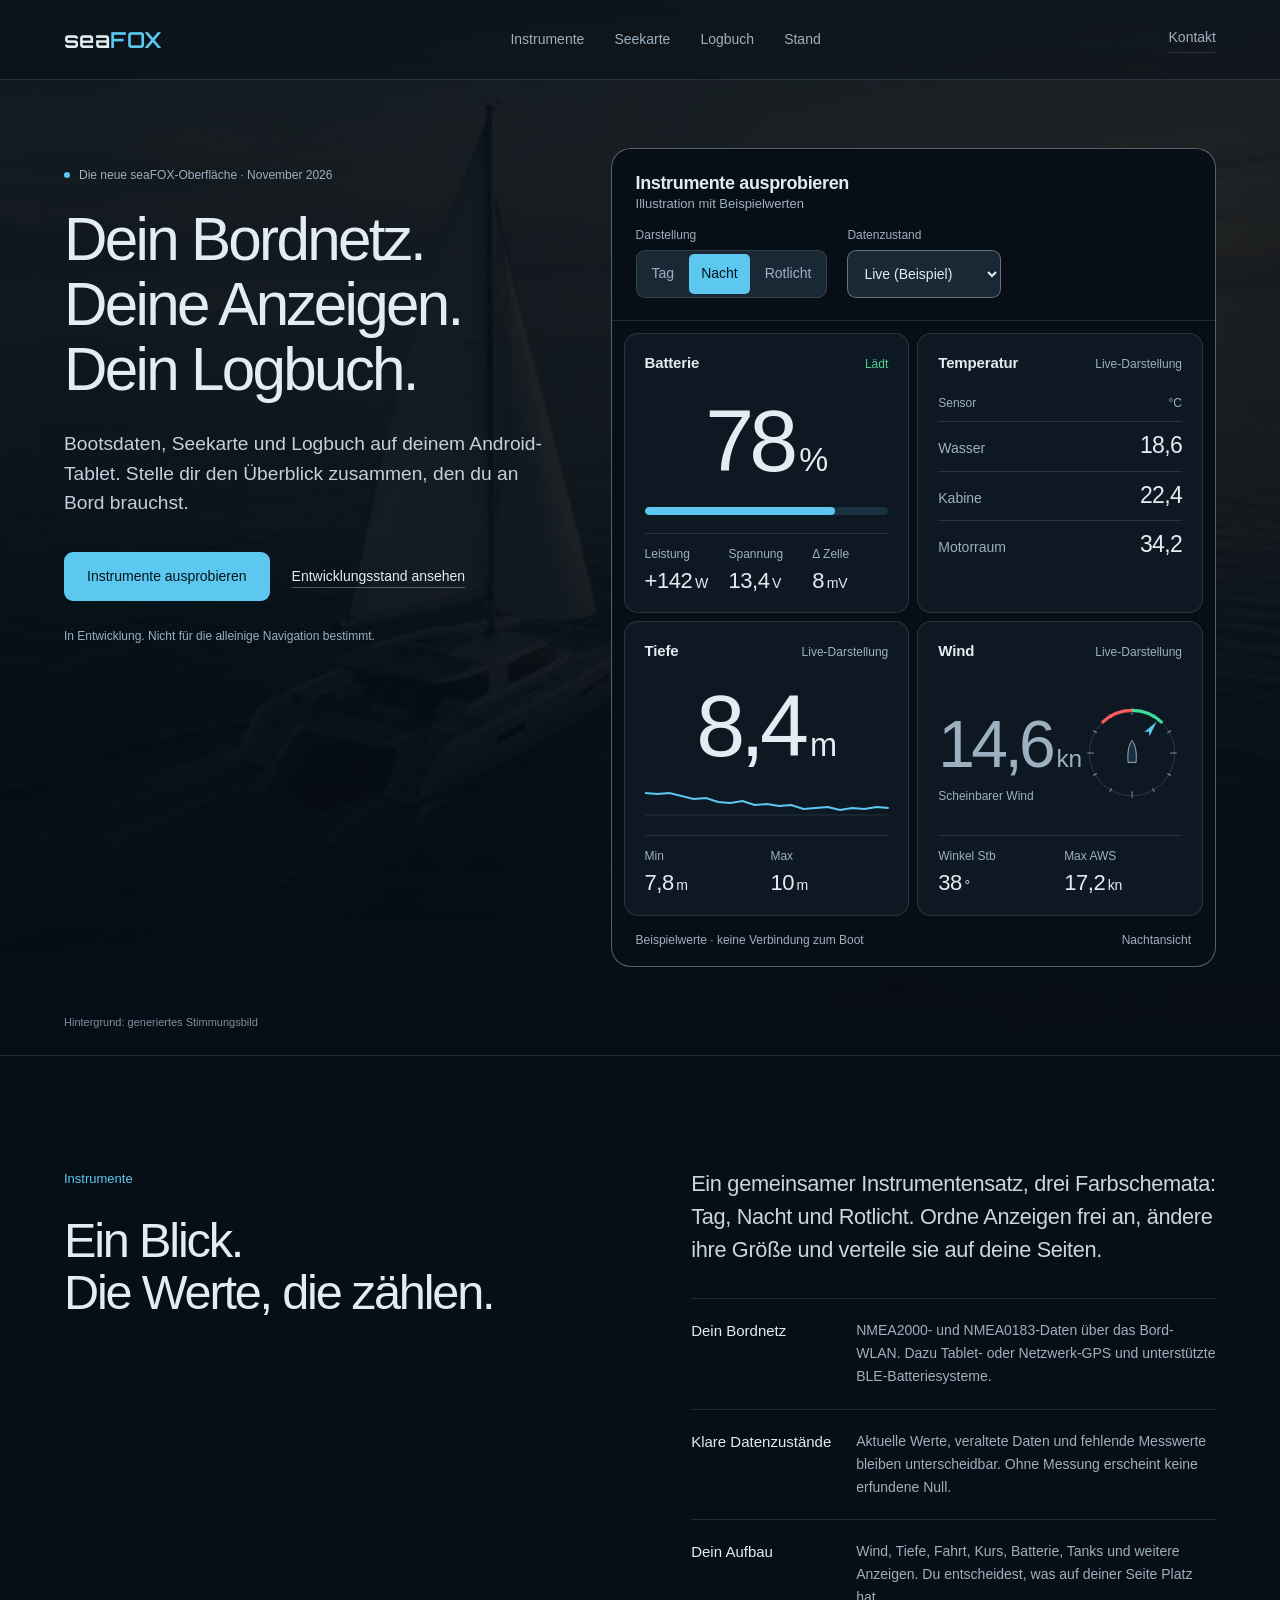
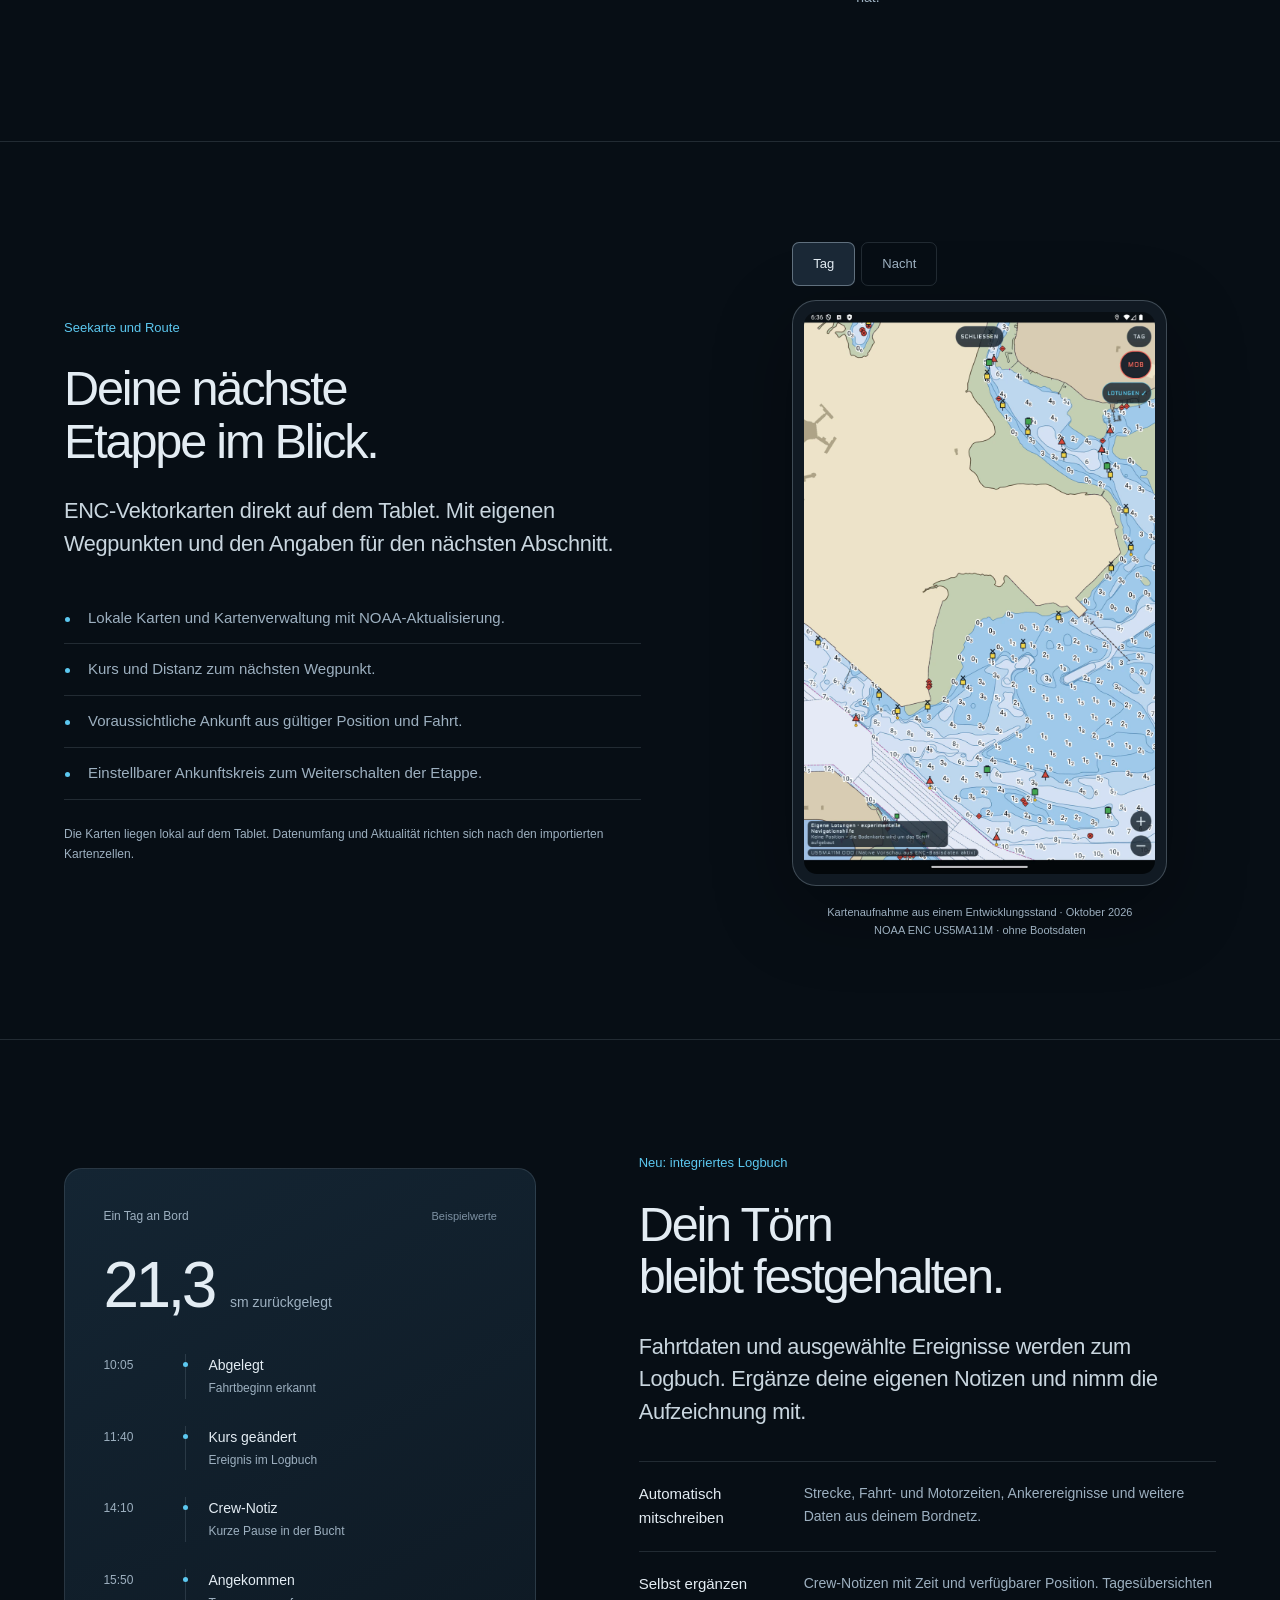
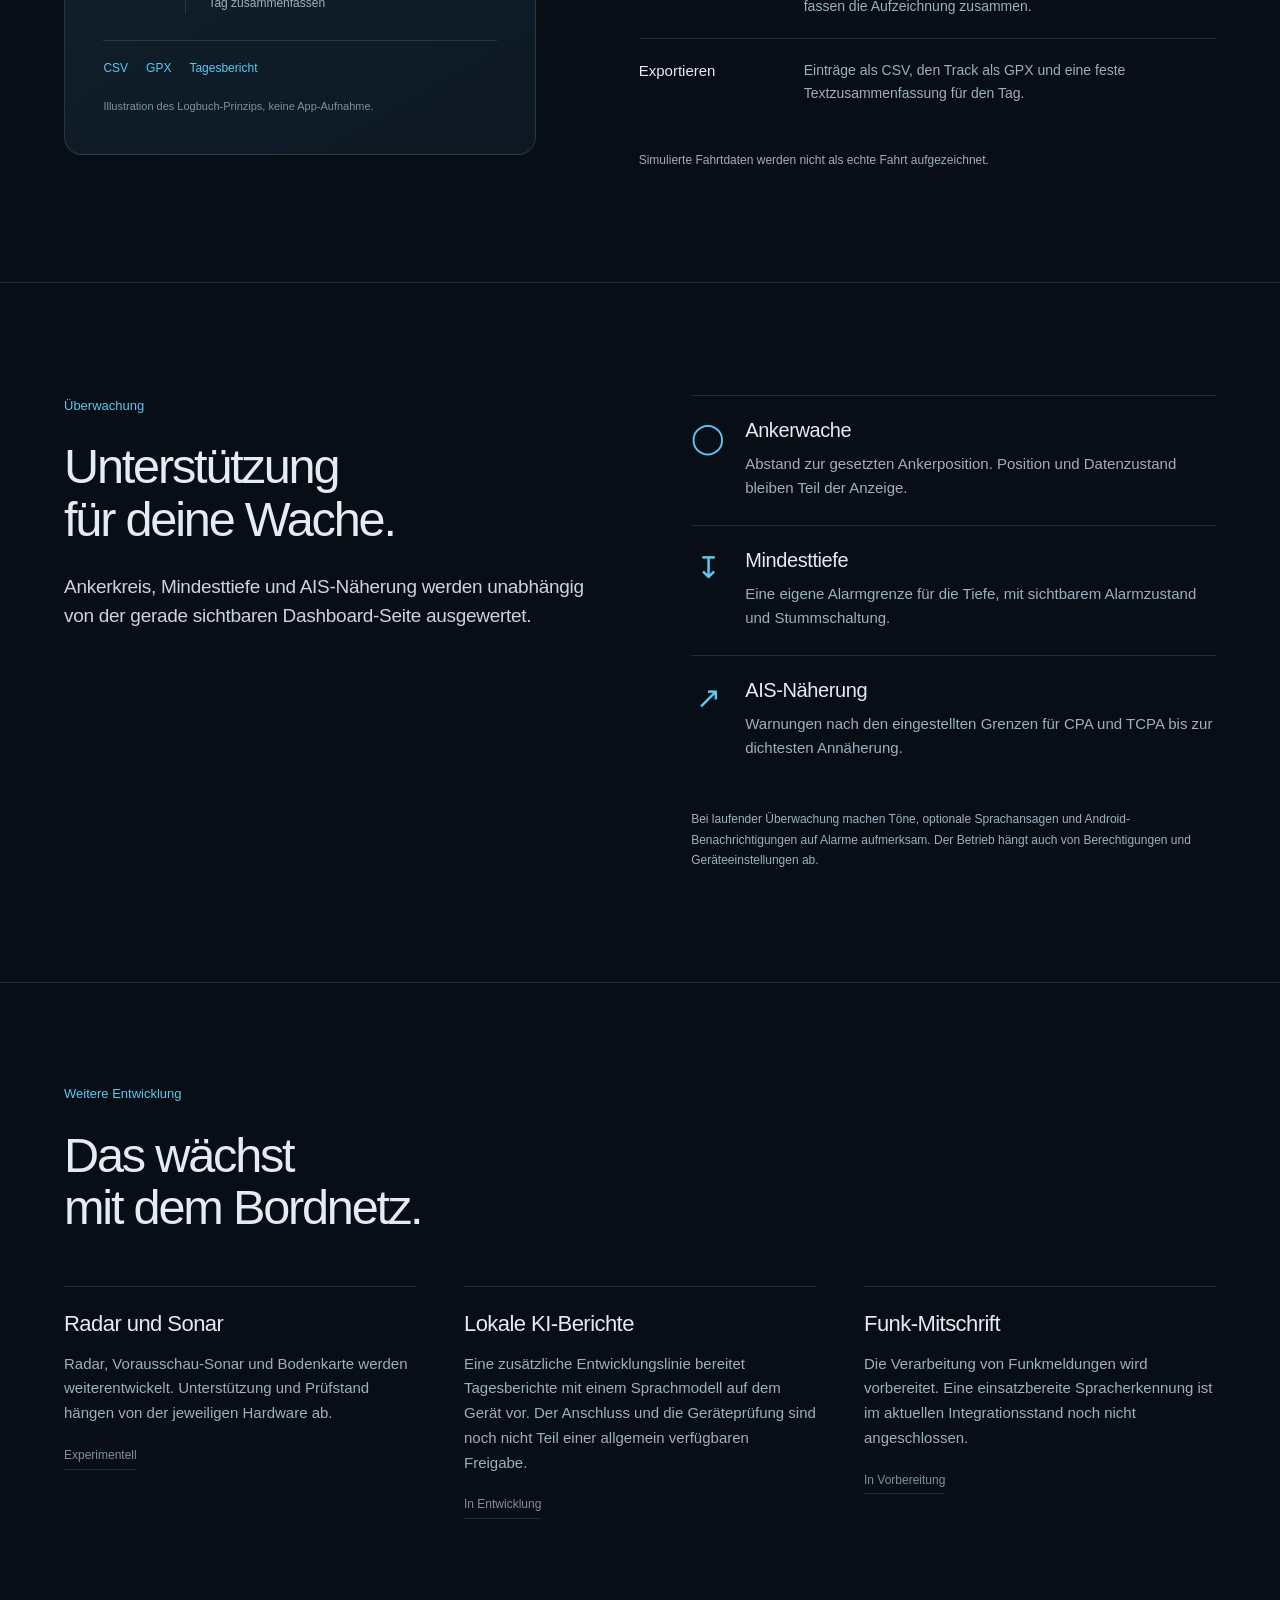
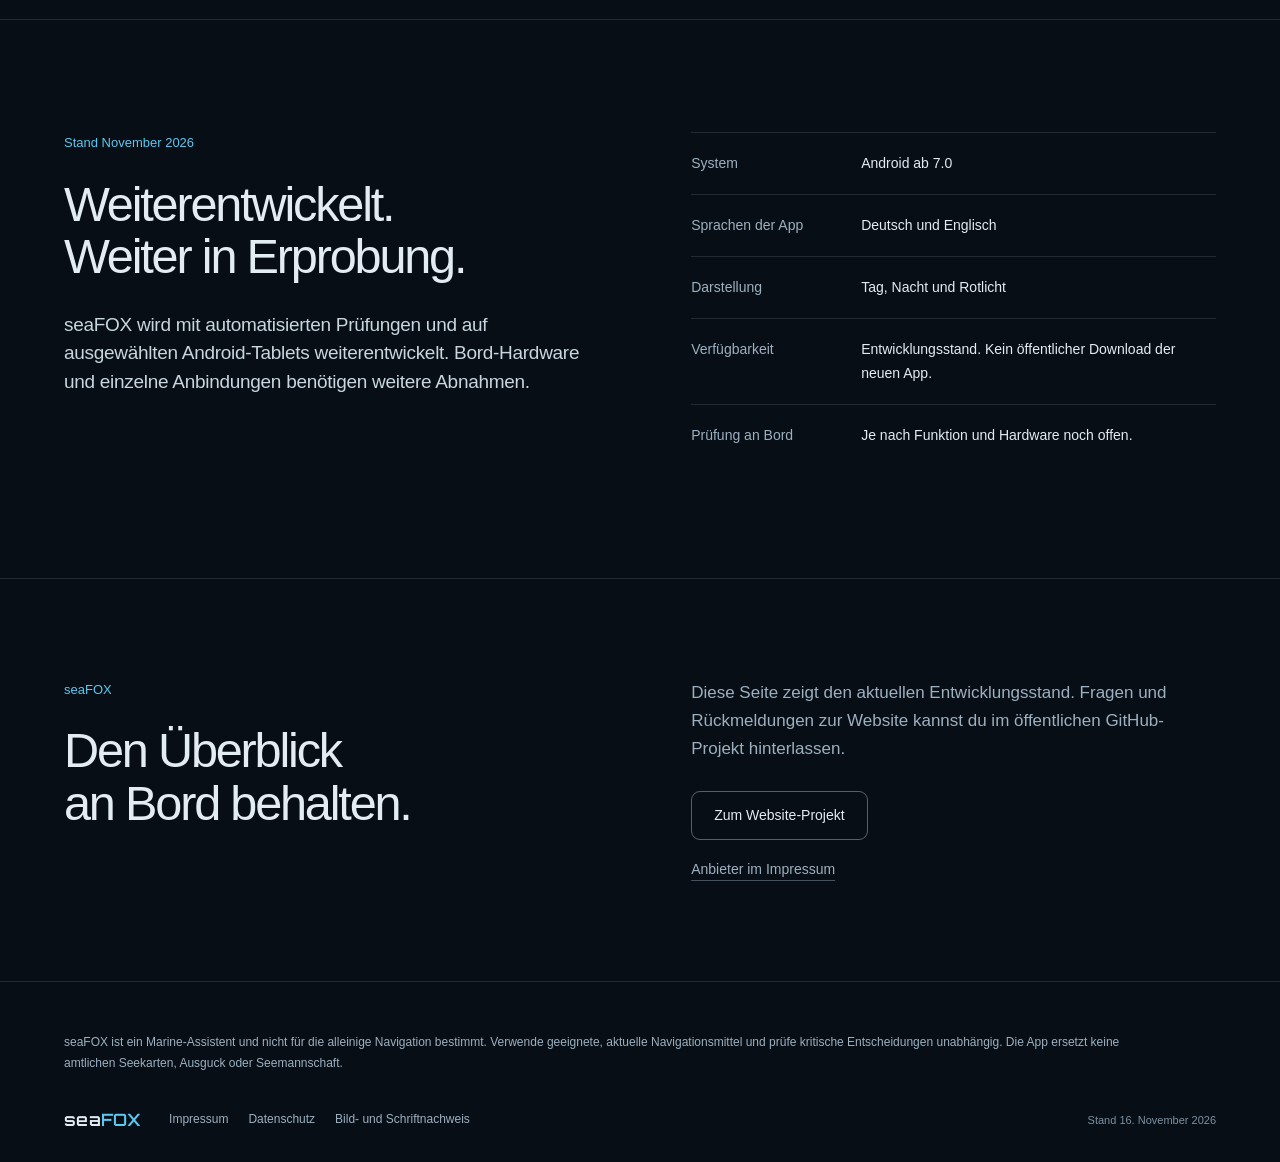
==== commit 7ad54386: "Update seaFOX website for the November app" ====
--- a/index.html
+++ b/index.html
@@ -1,583 +1,112 @@
 <!doctype html>
-<html lang="de" class="no-js">
+<html lang="de">
 <head>
 <meta charset="utf-8">
 <meta name="viewport" content="width=device-width, initial-scale=1">
-<title>seaFOX – Bordinstrumente, Seekarte und Ankerwache auf einem Android-Tablet</title>
-<meta name="description" content="seaFOX ist eine Android-App für Boote: NMEA2000-Dashboard mit frei anordenbaren Anzeigen, Seekarte, AIS und Ankerwache. Radar, Vorausschau-Sonar und Bodenkarte sind experimentell. Stand: Alpha. Nicht für die alleinige Navigation bestimmt.">
 <meta name="robots" content="noindex, nofollow">
-<meta name="theme-color" content="#061018">
-<meta name="color-scheme" content="dark">
-<link rel="preload" as="image" href="assets/video/hero-loop-poster.webp" type="image/webp" fetchpriority="high">
-<link rel="preload" as="font" href="assets/fonts/orbitron_variable.ttf" type="font/ttf" crossorigin>
-<link rel="preload" as="font" href="assets/fonts/electrolize_regular.ttf" type="font/ttf" crossorigin>
-<link rel="stylesheet" href="css/site.css?v=11">
+<meta name="theme-color" content="#070e15">
+<title>seaFOX – Dein Bordnetz. Deine Anzeigen. Dein Logbuch.</title>
+<meta name="description" content="Bootsdaten, ENC-Seekarte, Routenführung und Logbuch auf deinem Android-Tablet. Entdecke die neue seaFOX-Oberfläche mit Tag-, Nacht- und Rotlichtmodus. Entwicklungsstand November 2026.">
+<link rel="canonical" href="https://foxontherun42.github.io/seafox-web/">
 <link rel="icon" href="assets/img/favicon.svg" type="image/svg+xml">
-<script>
-(function (d) {
-  var c = d.documentElement.classList; c.remove('no-js'); c.add('js');
-  if (/[?&]capture=/.test(location.search)) { c.add('capture'); if (/capture=full/.test(location.search)) c.add('capture-full'); }
-})(document);
-</script>
+<link rel="stylesheet" href="css/current.css">
+<link rel="stylesheet" href="css/instruments.css">
+<link rel="preload" href="assets/fonts/orbitron_variable.ttf" as="font" type="font/ttf" crossorigin>
+<script src="js/instruments.js" defer></script>
+<script src="js/current.js" defer></script>
 </head>
 <body>
 <a class="skip" href="#main">Zum Inhalt springen</a>
+<header class="site-header">
+  <a class="wordmark" href="#top" aria-label="seaFOX, zur Startseite">sea<span>FOX</span></a>
+  <nav aria-label="Hauptnavigation">
+    <a href="#dashboard">Instrumente</a>
+    <a href="#seekarte">Seekarte</a>
+    <a href="#logbuch">Logbuch</a>
+    <a href="#stand">Stand</a>
+  </nav>
+  <a class="header-link" href="#kontakt">Kontakt</a>
+</header>
+<main id="main">
+  <section class="hero section-wrap" id="top" aria-labelledby="hero-title">
+    <div class="hero-media" aria-hidden="true">
+      <video muted loop playsinline preload="none" poster="assets/video/hero-loop-poster.webp" id="hero-film">
+        <source data-src="assets/video/hero-loop.webm" type="video/webm">
+        <source data-src="assets/video/hero-loop.mp4" type="video/mp4">
+      </video>
+    </div>
+    <div class="hero-content">
+      <p class="release-note"><span aria-hidden="true"></span>Die neue seaFOX-Oberfläche · November 2026</p>
+      <h1 id="hero-title">Dein Bordnetz.<br> Deine Anzeigen.<br> Dein Logbuch.</h1>
+      <p class="hero-lead">Bootsdaten, Seekarte und Logbuch auf deinem Android-Tablet. Stelle dir den Überblick zusammen, den du an Bord brauchst.</p>
+      <div class="hero-actions"><a class="button" href="#instrumente">Instrumente ausprobieren</a><a class="text-link" href="#stand">Entwicklungsstand ansehen</a></div>
+      <p class="hero-footnote">In Entwicklung. Nicht für die alleinige Navigation bestimmt.</p>
+    </div>
+    <div class="hero-device" id="instrumente" aria-labelledby="preview-title">
+      <h2 class="sr-only" id="preview-title">Vorschau der neuen Instrumentenoberfläche</h2>
+      <div data-instrument-preview></div>
+      <noscript><p class="preview-fallback">Die Instrumentenvorschau benötigt JavaScript. seaFOX bietet eine gemeinsame Instrumentenoberfläche mit Tag-, Nacht- und Rotlichtmodus.</p></noscript>
+    </div>
+    <p class="mood-credit">Hintergrund: generiertes Stimmungsbild</p>
+  </section>
 
-
-<canvas id="ocean" aria-hidden="true"></canvas>
-
-<header class="nav" id="nav">
-  <a class="wordmark" href="#hero" aria-label="seaFOX, zum Seitenanfang"><span>sea<b>FOX</b></span></a>
-  <nav aria-label="Hauptnavigation">
-    <ul>
-      <li><a href="#dashboard">Dashboard</a></li>
-      <li><a href="#karte">Seekarte</a></li>
-      <li><a href="#sicherheit">Sicherheit</a></li>
-      <li><a href="#sensorik">Sensorik</a></li>
-      <li><a href="#fuer-wen">Für wen</a></li>
-      <li><a href="#status">Status</a></li>
-    </ul>
-  </nav>
-  <a class="btn btn--quiet" href="#beta">Beta-Interesse</a>
-</header>
-
-<main id="main">
-
-<!-- ====================== HERO ====================== -->
-<section id="hero" aria-labelledby="hero-title">
-  <div class="hero__media">
-    <img src="assets/video/hero-loop-poster.webp" alt="" width="1280" height="720" fetchpriority="high" decoding="async">
-    <video id="heroLoop" muted loop playsinline preload="none" aria-hidden="true" tabindex="-1" width="1280" height="720">
-      <source data-src="assets/video/hero-loop.webm" type="video/webm">
-      <source data-src="assets/video/hero-loop.mp4" type="video/mp4">
-    </video>
-  </div>
-  <div class="hero__shade"></div>
-  <div class="wrap hero__grid">
-    <div class="hero__copy">
-      <p class="eyebrow">Android-App für Boote, Alpha-Stand</p>
-      <h1 id="hero-title">Bordinstrumente, Seekarte und Ankerwache auf einem Android-Tablet.</h1>
-      <p class="lead">seaFOX liest die NMEA2000- und NMEA0183-Daten deines Bootes über das Bord-WLAN und zeigt sie als Anzeigen, die du selbst anordnest.</p>
-      <div class="hero__cta">
-        <a class="btn" href="#beta">Beta-Interesse melden</a>
-        <a class="textlink" href="#film">Film ansehen (45 s, ohne Ton)</a>
-      </div>
-      <p class="small" style="margin-top:22px">Marine-Assistent in Entwicklung. Nicht für die alleinige Navigation bestimmt.</p>
-    </div>
-    <div class="hero__device">
-      <figure class="device" id="heroDevice">
-        <div class="device__body">
-          <span class="device__cam"></span>
-          <div class="device__screen">
-            <img class="is-active" src="assets/screens/65_dashboard_landscape_night.webp" width="1500" height="937" alt="seaFOX im Querformat, Nachtdarstellung: Seite „Navigation“ mit Karte, Batterie und Wind. Alle Werte stammen aus dem Simulator der App und sind mit SIM gekennzeichnet." fetchpriority="high" decoding="async">
-            <img src="assets/screens/60_dashboard_landscape_day.webp" width="1500" height="937" alt="Dieselbe Seite in der Tagdarstellung, zusätzlich mit Radar-Kachel (Simulation)." loading="lazy" decoding="async">
-          </div>
-        </div>
-        <figcaption><b>App-Aufnahme, Simulatordaten (SIM).</b> Das Tablet ist gezeichnet, der Bildschirminhalt ist eine unveränderte Aufnahme der App.</figcaption>
-      </figure>
-      <div class="seg" role="group" aria-label="Darstellung der Aufnahme" data-toggle="#heroDevice">
-        <button type="button" aria-pressed="true" data-i="0">Nacht</button>
-        <button type="button" aria-pressed="false" data-i="1">Tag</button>
-      </div>
-    </div>
-  </div>
-</section>
-
-<!-- ====================== DASHBOARD ====================== -->
-<section id="dashboard" class="pad" aria-labelledby="dash-title">
-  <div class="wrap">
-    <div class="head" data-ping>
-      <h2 id="dash-title">Anzeigen, die du selbst anordnest.</h2>
-      <p class="lead">Die App zeigt nur, was du eingerichtet hast. Anzeigen lassen sich verschieben, in der Größe ändern und auf mehrere Seiten verteilen.</p>
-    </div>
-
-    <div class="scrolly" id="scrolly">
-      <div class="scrolly__stage">
-        <figure class="device" id="dashDevice">
-          <div class="device__body">
-            <span class="device__cam"></span>
-            <div class="device__screen">
-              <img class="is-active" src="assets/screens/65_dashboard_landscape_night.webp" width="1500" height="937" alt="Startseite „Navigation“ im Querformat, Nachtdarstellung: Karte oben, darunter Batterie, Wind und eine Radar-Kachel, die auf diesem Tablet deaktiviert ist. Simulatordaten." loading="lazy" decoding="async" data-cap="<b>App-Aufnahme, Simulatordaten (SIM).</b> Startseite in der Nachtdarstellung.">
-              <img src="assets/screens/60_dashboard_landscape_day.webp" width="1500" height="937" alt="Startseite im Querformat, Tagdarstellung, mit Radar-Kachel. Simulatordaten." loading="lazy" decoding="async" data-cap="<b>App-Aufnahme, Simulatordaten (SIM).</b> Startseite in der Tagdarstellung; die Radar-Kachel zeigt eine Simulation.">
-              <img src="assets/screens/82_seven_widgets_landscape_rearranged_simulator_night.webp" width="1500" height="937" alt="Entwicklungsvorschau: Seite mit sieben Anzeigen im Querformat – Tiefe, Kompass, Speed, GPS, Wind, Temperatur, Ankerwache. Simulatordaten." loading="lazy" decoding="async" data-cap="<b>Entwicklungsvorschau, Simulatordaten (SIM).</b> Seite mit sieben Anzeigen; Aufnahme aus einem Entwicklungsstand, der nicht dem Hauptstand entspricht.">
-              <img src="assets/screens/63_dialog_widget_catalog_landscape_day.webp" width="1500" height="937" alt="Dialog „Widgets“ im Querformat: Katalog der wählbaren Anzeigen, Bereich Navigation." loading="lazy" decoding="async" data-cap="<b>App-Aufnahme, Simulatordaten (SIM).</b> Katalog der Anzeigen.">
-              <img src="assets/screens/68_dialog_router_landscape_night.webp" width="1500" height="937" alt="Dialog „WLAN Router“ im Querformat: Router-Adresse, Port, Protokoll TCP oder UDP, NMEA-Quelle Live-Daten oder Simulation." loading="lazy" decoding="async" data-cap="<b>App-Aufnahme.</b> Dialog „WLAN Router“ mit der Wahl zwischen Live-Daten und Simulation.">
-            </div>
-          </div>
-          <figcaption id="dashCap"><b>App-Aufnahme, Simulatordaten (SIM).</b> Startseite in der Nachtdarstellung.</figcaption>
-        </figure>
-      </div>
-      <div class="scrolly__steps">
-        <article class="step is-active" data-screen="0">
-          <h3>Startseite</h3>
-          <p>Karte, Batterie, Wind: Eine neue Seite ordnet sich passend zur Bildschirmgröße an. Alles Weitere legst du selbst fest.</p>
-          <p>Das Tablet liegt an Bord meist quer. Die App merkt sich für Quer- und Hochformat je eine eigene Anordnung.</p>
-        </article>
-        <article class="step" data-screen="1">
-          <h3>Tag- und Nachtdarstellung</h3>
-          <p>Die App hat eine Tag- und eine Nachtdarstellung. Umgeschaltet wird mit der Taste „TAG“ an der Karte oder im Dialog „Darstellung“.</p>
-        </article>
-        <article class="step" data-screen="2">
-          <h3>Instrumente</h3>
-          <p>Kompass, Fahrt, Tiefe, Wind, GPS, Tanks, Batterie, Motordrehzahl, Temperatur: Der Katalog enthält 22 Anzeigen in 6 Bereichen.</p>
-          <p>Die App dekodiert 15 NMEA2000-Datensätze (PGNs) und die NMEA0183-Sätze für Position, Kurs, Fahrt, Tiefe, Wind und AIS. Angezeigt wird, was dein Bordnetz tatsächlich liefert.</p>
-        </article>
-        <article class="step" data-screen="3">
-          <h3>Katalog</h3>
-          <p>Aus dem Katalog wählst du die Anzeigen für jede Seite. Zwischen den Seiten wechselst du mit einem Wisch.</p>
-        </article>
-        <article class="step" data-screen="4">
-          <h3>Bordnetz und Simulator</h3>
-          <p>Die Daten kommen per UDP oder TCP vom WLAN-Gateway deines Bootes. Die Kopfleiste zeigt, ob sie frisch, veraltet oder gar nicht vorhanden sind.</p>
-          <p>Zum Ausprobieren ohne Boot gibt es einen eingebauten Simulator. Solange er läuft, steht in der Kopfleiste und in jeder Anzeige „SIM“.</p>
-        </article>
-      </div>
-    </div>
-
-    <div class="also">
-      <div>
-        <h3 class="sub">Auch hochkant</h3>
-        <p class="muted">Wer das Tablet hochkant montiert, bekommt dieselbe Seite in einer eigenen Anordnung. Beim Zurückdrehen ist die Queranordnung wieder da.</p>
-        <p class="muted">Dazu zwei Erklärgrafiken zu den Anzeigen für Wind und Tiefe. Sie sind gezeichnet und laufen mit Beispielwerten, nicht mit Messdaten.</p>
-      </div>
-      <figure class="device device--portrait">
-        <div class="device__body"><span class="device__cam"></span>
-          <div class="device__screen"><img class="is-active" src="assets/screens/02_default_layout_sim_night.webp" width="937" height="1500" alt="Startseite „Navigation“ im Hochformat, Nachtdarstellung: Karte oben, darunter Batterie und Wind. Simulatordaten." loading="lazy" decoding="async"></div>
-        </div>
-        <figcaption><b>App-Aufnahme, Simulatordaten (SIM).</b> Startseite im Hochformat.</figcaption>
-      </figure>
-      <div class="figs">
-        <figure class="viz">
-          <canvas data-viz="wind" width="800" height="800" role="img" aria-label="Erklärgrafik Windanzeige: Zeiger für scheinbaren und wahren Wind, Sektoren für Backbord und Steuerbord. Beispielwerte, keine Messung."></canvas>
-          <figcaption>Wind: scheinbarer (Cyan) und wahrer Wind (Messing) relativ zum Bug. <b>Illustration mit Beispielwerten.</b></figcaption>
-        </figure>
-        <figure class="viz">
-          <canvas data-viz="depth" width="800" height="800" role="img" aria-label="Erklärgrafik Tiefe: Verlauf der Tiefe mit gestrichelter Alarmgrenze. Beispielwerte, keine Messung."></canvas>
-          <figcaption>Tiefe: Verlauf und Alarmgrenze. Unterschreitet die Tiefe die Grenze, löst der Alarm aus. <b>Illustration mit Beispielwerten.</b></figcaption>
-        </figure>
-      </div>
-    </div>
-  </div>
-</section>
-
-<!-- ====================== SEEKARTE ====================== -->
-<section id="karte" class="pad" aria-labelledby="karte-title">
-  <div class="wrap">
-    <div class="head" data-ping>
-      <h2 id="karte-title">Karte als Anzeige oder im Vollbild.</h2>
-    </div>
-
-    <div class="split">
-      <figure class="device">
-        <div class="device__body">
-          <span class="device__cam"></span>
-          <div class="device__screen">
-            <img class="is-active" src="assets/screens/64_chart_fullscreen_landscape_day.webp" width="1500" height="937" alt="Karte im Vollbild, Querformat, Tagdarstellung: Küste mit den Tasten SCHLIESSEN, TAG, MOB und LOTUNGEN. Hinweis im Bild: Simulation, keine echten Lotungen." loading="lazy" decoding="async">
-          </div>
-        </div>
-        <figcaption><b>App-Aufnahme, Simulatordaten (SIM).</b> Karte im Vollbild mit Online-Grundkarte.</figcaption>
-      </figure>
-      <ul class="rows">
-        <li><b>Grundkarte:</b> Online-Grundkarte, darüber auf Wunsch die Seezeichen von OpenSeaMap.</li>
-        <li><b>Eigenes Schiff:</b> Position und Navigationsvektoren, AIS-Ziele auf der Karte.</li>
-        <li><b>MOB:</b> Die Mann-über-Bord-Taste liegt direkt an der Karte.</li>
-        <li><b>Eigene Lotungen (experimentell):</b> selbst gemessene Tiefen als Ebene über der Karte.</li>
-        <li><b>Noch nicht enthalten:</b> ein Routen-Editor und eine dauerhafte Track-Aufzeichnung.</li>
-      </ul>
-    </div>
-
-    <div class="notice" role="note">
-      <p><strong>Sicherheitshinweis.</strong> seaFOX ist nicht für die alleinige Navigation bestimmt. Die App ist ein Marine-Assistent, kein amtliches Navigationssystem und kein Ersatz für amtliche Seekarten, Ausguck und Seemannschaft. Kartendaten, GPS, AIS und Sensorwerte können unvollständig, veraltet oder gestört sein. Prüfe kritische Entscheidungen mit geeigneten, aktuellen Navigationsmitteln.</p>
-    </div>
-
-    <div class="split split--rev">
-      <div>
-        <p class="kicker">In Entwicklung</p>
-        <h3 class="sub">Vektorkarten im Format S-57 (ENC)</h3>
-        <p class="muted">In Arbeit ist die Darstellung von Tiefenflächen, Tiefenlinien, Lotungen, Tonnen und Gefahrenstellen, bei Tag und bei Nacht. Die Karte darf an Bord auch hochkant stehen; die Vorschau zeigt sie so.</p>
-        <p class="muted">Im aktuellen Hauptstand der App werden echte Kartenzellen noch nicht vollständig gezeichnet: Flächen und Linien fehlen, es erscheinen nur Punktobjekte. Deshalb steht hier eine Vorschau und kein Produktbild.</p>
-        <p class="muted">Die Darstellung folgt nicht der amtlichen Symbolnorm und ersetzt keine amtliche Karte.</p>
-      </div>
-      <div>
-        <figure class="device device--portrait" id="encDevice" style="max-width:420px">
-          <div class="device__body">
-            <span class="device__cam"></span>
-            <div class="device__screen">
-              <img class="is-active" src="assets/screens/87_chart_noaa_day_zoom14.webp" width="937" height="1500" alt="Entwicklungsvorschau, Hochformat: Vektorkarte einer amtlichen US-Kartenzelle am Tag mit Tiefenflächen, Lotungen, Tonnen und Gefahrenstellen." loading="lazy" decoding="async">
-              <img src="assets/screens/90_chart_noaa_night_zoom14.webp" width="937" height="1500" alt="Entwicklungsvorschau, Hochformat: dieselbe Kartenzelle in Nachtfarben." loading="lazy" decoding="async">
-            </div>
-          </div>
-          <figcaption><b>Entwicklungsvorschau.</b> Aufnahme aus einem Entwicklungsstand, der noch nicht im Hauptstand der App enthalten ist. Kartendaten: NOAA-ENC-Zelle US5MA11M (Boston Inner Harbor), ohne Bootsdaten.</figcaption>
-        </figure>
-        <div class="seg" role="group" aria-label="Darstellung der Vorschau" data-toggle="#encDevice">
-          <button type="button" aria-pressed="true" data-i="0">Tag</button>
-          <button type="button" aria-pressed="false" data-i="1">Nacht</button>
-        </div>
-      </div>
-    </div>
-  </div>
-</section>
-
-<!-- ====================== SICHERHEIT ====================== -->
-<section id="sicherheit" class="pad" aria-labelledby="sich-title">
-  <div class="wrap">
-    <div class="head" data-ping>
-      <h2 id="sich-title">Ankerwache, AIS, Flachwasser.</h2>
-      <p class="lead">Drei Alarme, die deine Wache unterstützen. Sie ersetzen sie nicht.</p>
-    </div>
-
-    <div class="split split--rev">
-      <dl class="rows">
-        <div>
-          <dt>Ankerwache</dt>
-          <dd>Überwacht den Abstand zur Ankerposition. „OK“ meldet die App nur mit gesetztem Anker und frischer Position. Sonst zeigt sie, dass die Position veraltet ist oder fehlt.</dd>
-        </div>
-        <div>
-          <dt>AIS</dt>
-          <dd>Empfängt Positionsmeldungen der Klassen A und B aus dem Bordnetz und warnt nach einstellbaren Grenzen für Abstand (CPA) und Zeit (TCPA) bis zur dichtesten Annäherung.</dd>
-        </div>
-        <div>
-          <dt>Flachwasser</dt>
-          <dd>Tiefenalarm mit eigener Mindesttiefe. Stummschalten direkt an der Anzeige.</dd>
-        </div>
-        <div>
-          <dt>Bei ausgeschaltetem Bildschirm</dt>
-          <dd>Die Alarme werden außerhalb der Bedienoberfläche ausgewertet, damit sie bei ausgeschaltetem Bildschirm weiterlaufen.
-            <span class="small">Noch nicht nachgewiesen: Dauerbetrieb auf echten Tablets, auch gegen die Akkusparfunktionen der Hersteller.</span></dd>
-        </div>
-        <div>
-          <dt>Autopilot</dt>
-          <dd>Befehle laufen nur über eine Sicherheitsschranke mit bewusster Freigabe; die App meldet zurück, ob der Versand gelang. Im Simulator ist der Versand gesperrt.
-            <span class="small">An echten Autopiloten ist die Anbindung noch nicht geprüft.</span></dd>
-        </div>
-      </dl>
-      <div>
-        <div class="figs">
-          <figure class="viz">
-            <canvas data-viz="ais" width="800" height="800" role="img" aria-label="Erklärgrafik: AIS-Ziele um das eigene Schiff mit Kursvektoren und der Linie zum Punkt der dichtesten Annäherung. Beispielwerte, keine Messung."></canvas>
-            <figcaption>CPA und TCPA: Der Punkt markiert, wo ein Ziel dem eigenen Schiff am nächsten kommt. <b>Illustration mit Beispielwerten.</b></figcaption>
-          </figure>
-          <figure class="viz">
-            <canvas data-viz="anchor" width="800" height="800" role="img" aria-label="Erklärgrafik: Boot schwojt innerhalb eines Ankerkreises. Beispielwerte, keine Messung."></canvas>
-            <figcaption>Ankerkreis: Das Boot schwojt um den Anker. Verlässt es den Kreis, löst der Alarm aus. <b>Illustration mit Beispielwerten.</b></figcaption>
-          </figure>
-        </div>
-        <figure class="device device--portrait" style="margin-top:clamp(24px,3vw,40px); max-width:360px">
-          <div class="device__body"><span class="device__cam"></span>
-            <div class="device__screen"><img class="is-active" src="assets/screens/43_page_anchor_ais_nmea_system_final_build_night.webp" width="937" height="1500" alt="Seite „Anker“ im Hochformat: Ankerwache mit Kettenlänge und Distanz, AIS-Anzeige im Alarmzustand mit STUMM-Taste. Simulatordaten." loading="lazy" decoding="async"></div>
-          </div>
-          <figcaption><b>App-Aufnahme, hochkant, Simulatordaten (SIM).</b> Ankerwache und AIS-Alarm aus simulierten Werten. Eine Queraufnahme dieser Seite gibt es noch nicht.</figcaption>
-        </figure>
-      </div>
-    </div>
-
-    <figure class="plate">
-      <a href="assets/screens/plate-sicherheit-2400.webp">
-        <img src="assets/screens/plate-sicherheit-1200.webp" srcset="assets/screens/plate-sicherheit-1200.webp 1200w, assets/screens/plate-sicherheit-2400.webp 2400w" sizes="(max-width: 1400px) 92vw, 1320px" width="2400" height="1580" alt="Tafel „Sicherheit“ aus App-Aufnahmen: links hochkant die Seite „Instrumente“ mit ausgelöstem Tiefenalarm. Rechts oben vier Ausschnitte der Kopfleiste mit den Zuständen LIVE, SIM, VERALTET und KEINE DATEN. Rechts unten drei Ausschnitte: Tiefenanzeige im Alarmzustand mit STUMM-Taste, Ankerwache im Zustand OK, AIS-Anzeige im Alarmzustand. Aufschrift der Tafel: Simulation und Testeinspeisung, an Bord-Hardware ungeprüft." loading="lazy" decoding="async">
-      </a>
-      <figcaption><b>Tafel aus App-Aufnahmen, Simulation und Testeinspeisung.</b> Emulator-Aufnahmen vom 12.10.2026. Links die Seite „Instrumente“ hochkant mit Tiefenalarm; dafür wurde die Mindesttiefe im Simulator hochgestellt. Rechts Ausschnitte: die vier Zustände der Kopfleiste (LIVE aus synthetischen Testwerten über den Empfangsweg der App, SIM, VERALTET, KEINE DATEN) sowie Tiefenalarm, Ankerwache und AIS-Alarm aus simulierten Werten. Das Tablet ist gezeichnet. Ein Klick öffnet die Tafel in voller Größe.</figcaption>
-    </figure>
-  </div>
-</section>
-
-<!-- ====================== SENSORIK ====================== -->
-<section id="sensorik" class="pad" aria-labelledby="sens-title">
-  <div class="wrap">
-    <div class="head" data-ping>
-      <p class="kicker">Experimentell, in Entwicklung</p>
-      <h2 id="sens-title">Sehen, was unter dir liegt.</h2>
-      <p class="lead">Radar, Vorausschau-Sonar und eine selbst gelotete Bodenkarte sind in Arbeit. Bisher laufen sie nur mit simulierten Daten und sind an keiner echten Hardware geprüft.</p>
-    </div>
-
-    <div class="split">
-      <div>
-        <figure class="device" id="sensDevice">
-          <div class="device__body">
-            <span class="device__cam"></span>
-            <div class="device__screen">
-              <img class="is-active" src="assets/screens/110_Q_sonar_map_and_bottom_map_widgets_sim_night.webp" width="1500" height="937" alt="Seite „Sonar“ im Querformat: links die Sonarkarte mit dem aufgezeichneten Mosaik vor dem Bootssymbol, rechts die Bodenkarte mit Ebenenwahl und Tiefenskala. Hinweise im Bild: SIM, experimentelle Navigationshilfe, Lotungen werden nicht gespeichert." loading="lazy" decoding="async" data-cap="<b>App-Aufnahme, Simulation.</b> Seite „Sonar“: Sonarkarte mit Mosaik und Bodenkarte. Keine echten Sonardaten.">
-              <img src="assets/screens/111_Q_sonar_map_fullscreen_sim_night.webp" width="1500" height="937" alt="Sonarkarte im Vollbild, Querformat: Mosaik vor dem Bootssymbol, Ebenenwahl, Werkzeugleiste, Legende und Datenfelder. Hinweis im Bild: Sonar-Simulation, keine echten Sonardaten." loading="lazy" decoding="async" data-cap="<b>App-Aufnahme, Simulation.</b> Sonarkarte im Vollbild. Keine echten Sonardaten; die Simulation wird nicht gespeichert.">
-              <img src="assets/screens/62_dialog_sensor_settings_landscape_day.webp" width="1500" height="937" alt="Dialog „Sensorik (experimentell)“: Hinweis, dass die Navigationshilfe experimentell ist; Auswahl der Rolle des Tablets: Radar und Navigation, Sonar und Bodenkarte oder nur Navigation." loading="lazy" decoding="async" data-cap="<b>App-Aufnahme.</b> Dialog „Sensorik (experimentell)“: Die Rolle des Tablets bestimmt, welche Sensoren es verarbeitet.">
-              <img src="assets/screens/123_Q_sonar_map_empty_reason_no_simulation_night.webp" width="1500" height="937" alt="Seite „Sonar“ im Querformat ohne Simulation und ohne Gerät: Kopfleiste „KEINE DATEN“, in der Sonarkarte der Hinweis „SONAR NICHT EINGERICHTET“, in der Bodenkarte „Keine Bathymetrie-Daten“." loading="lazy" decoding="async" data-cap="<b>App-Aufnahme, ohne Daten.</b> Seite „Sonar“ ohne Simulation und ohne Gerät: Die App meldet „SONAR NICHT EINGERICHTET“ und zeigt kein Bild.">
-            </div>
-          </div>
-          <figcaption id="sensCap"><b>App-Aufnahme, Simulation.</b> Seite „Sonar“: Sonarkarte mit Mosaik und Bodenkarte. Keine echten Sonardaten.</figcaption>
-        </figure>
-        <div class="seg" role="group" aria-label="Aufnahme wählen" data-toggle="#sensDevice" data-caption="#sensCap">
-          <button type="button" aria-pressed="true" data-i="0">Sonar und Bodenkarte</button>
-          <button type="button" aria-pressed="false" data-i="1">Sonarkarte im Vollbild</button>
-          <button type="button" aria-pressed="false" data-i="2">Rolle des Tablets</button>
-          <button type="button" aria-pressed="false" data-i="3">Ohne Sonar</button>
-        </div>
-      </div>
-      <dl class="rows">
-        <div>
-          <dt>Radar</dt>
-          <dd>Rundsicht mit Entfernungsringen. Nur Empfang: Die App sendet keine Steuerbefehle an das Radar.</dd>
-        </div>
-        <div>
-          <dt>Vorausschau-Sonar</dt>
-          <dd>Ein Sektor vor dem Bug mit Rückstreubild und Tiefenskala.</dd>
-        </div>
-        <div>
-          <dt>Bodenkarte</dt>
-          <dd>Aus eigenen Lotungen entsteht Zelle für Zelle ein Tiefenbild, mit Ebenen für Tiefenzellen, Konturen, Tiefenwerte und Unsicherheit.</dd>
-        </div>
-        <div>
-          <dt>Eine Rolle je Tablet</dt>
-          <dd>Radar und Sonar laufen nie gleichzeitig auf einem Gerät. Welche Sensoren ein Tablet verarbeitet, legst du in den Einstellungen fest.</dd>
-        </div>
+  <section class="section-wrap instrument-story" id="dashboard" aria-labelledby="instrument-title">
+    <div class="section-intro"><p class="section-context">Instrumente</p><h2 id="instrument-title">Ein Blick.<br> Die Werte, die zählen.</h2></div>
+    <div class="story-copy"><p class="large-copy">Ein gemeinsamer Instrumentensatz, drei Farbschemata: Tag, Nacht und Rotlicht. Ordne Anzeigen frei an, ändere ihre Größe und verteile sie auf deine Seiten.</p>
+      <dl class="feature-lines">
+        <div><dt>Dein Bordnetz</dt><dd>NMEA2000- und NMEA0183-Daten über das Bord-WLAN. Dazu Tablet- oder Netzwerk-GPS und unterstützte BLE-Batteriesysteme.</dd></div>
+        <div><dt>Klare Datenzustände</dt><dd>Aktuelle Werte, veraltete Daten und fehlende Messwerte bleiben unterscheidbar. Ohne Messung erscheint keine erfundene Null.</dd></div>
+        <div><dt>Dein Aufbau</dt><dd>Wind, Tiefe, Fahrt, Kurs, Batterie, Tanks und weitere Anzeigen. Du entscheidest, was auf deiner Seite Platz hat.</dd></div>
       </dl>
     </div>
+  </section>
 
-    <figure class="plate">
-      <a href="assets/screens/plate-sensorik-2400.webp">
-        <img src="assets/screens/plate-sensorik-1200.webp" srcset="assets/screens/plate-sensorik-1200.webp 1200w, assets/screens/plate-sensorik-2400.webp 2400w" sizes="(max-width: 1400px) 92vw, 1320px" width="2400" height="1580" alt="Tafel „Sensorik, experimentell“ aus drei App-Aufnahmen: links im Querformat die Seite „Sonar“ mit Sonarkarte und Bodenkarte, in der Mitte hochkant das Radar im Vollbild mit simulierten Echos, rechts hochkant das Vorausschau-Sonar mit einem Sektor von plus/minus 10 Grad bis 30 Meter. Aufschrift der Tafel: Simulation, an Hardware ungeprüft; kein Bild zeigt ein echtes Gerät." loading="lazy" decoding="async">
-      </a>
-      <figcaption><b>Tafel aus App-Aufnahmen, Simulation.</b> Emulator-Aufnahmen vom 12.10.2026: Sonarkarte und Bodenkarte (quer), Radar im Vollbild und Vorausschau-Sonar (beide hochkant). <b>Entwicklungsvorschau:</b> Die Aufnahme des Vorausschau-Sonars stammt aus einer Demo-Kopie der App, nicht aus dem Hauptstand. Keine echten Radar- oder Sonardaten. Die Tablets sind gezeichnet. Ein Klick öffnet die Tafel in voller Größe.</figcaption>
+  <span class="anchor-alias" id="karte" aria-hidden="true"></span>
+  <section class="section-wrap chart-story" id="seekarte" aria-labelledby="chart-title">
+    <div class="chart-copy"><p class="section-context">Seekarte und Route</p><h2 id="chart-title">Deine nächste<br> Etappe im Blick.</h2><p class="large-copy">ENC-Vektorkarten direkt auf dem Tablet. Mit eigenen Wegpunkten und den Angaben für den nächsten Abschnitt.</p>
+      <ul class="plain-list"><li>Lokale Karten und Kartenverwaltung mit NOAA-Aktualisierung.</li><li>Kurs und Distanz zum nächsten Wegpunkt.</li><li>Voraussichtliche Ankunft aus gültiger Position und Fahrt.</li><li>Einstellbarer Ankunftskreis zum Weiterschalten der Etappe.</li></ul>
+      <p class="quiet-note">Die Karten liegen lokal auf dem Tablet. Datenumfang und Aktualität richten sich nach den importierten Kartenzellen.</p>
+    </div>
+    <figure class="chart-figure">
+      <div class="chart-tabs" role="group" aria-label="Darstellung der Kartenaufnahme"><button type="button" aria-pressed="true" data-chart-mode="day">Tag</button><button type="button" aria-pressed="false" data-chart-mode="night">Nacht</button></div>
+      <div class="chart-frame"><img id="chart-capture" src="v2/assets/screens/87.webp" width="937" height="1500" alt="ENC-Kartenaufnahme in Tagfarben mit Tiefenflächen, Lotungen und Seezeichen; Entwicklungsstand Oktober 2026, ohne Bootsdaten." loading="lazy" decoding="async"></div>
+      <figcaption>Kartenaufnahme aus einem Entwicklungsstand · Oktober 2026<br> NOAA ENC US5MA11M · ohne Bootsdaten</figcaption>
     </figure>
+  </section>
 
-    <div class="split split--rev">
-      <div>
-        <p class="kicker">Vorhaben, noch keine Funktion</p>
-        <h3 class="sub">Scans nach Datum vergleichen</h3>
-        <p class="muted">Gemessene Lotungen legt die App lokal auf dem Tablet ab. Das Ziel: Scans nach Datum ordnen und Fahrten vergleichen, um zu sehen, wie sich ein Ankerplatz oder eine Einfahrt verändert. Im Hauptstand ist dieser Vergleich noch keine Funktion; das Bild zeigt einen Entwicklungsstand mit synthetischen Vorschaudaten.</p>
-        <p class="muted">Schon heute gilt: Die App erfindet keine Daten. Gemessenes, Interpoliertes und Klassifiziertes sieht nie gleich aus. Wo nichts gemessen wurde, steht „nicht abgedeckt“. Radar-, Sonar- und Tiefendaten werden nicht hochgerechnet, aufgefüllt oder mit Fototexturen belegt. Simulierte Lotungen werden nie gespeichert.</p>
-      </div>
-      <div>
-        <figure class="device" id="scanDevice">
-          <div class="device__body"><span class="device__cam"></span>
-            <div class="device__screen">
-              <img class="is-active" src="assets/screens/120_Q_compare_differenz_PREVIEW_DATA_night.webp" width="1500" height="937" alt="Entwicklungsvorschau im Querformat: Vergleich zweier Scans in der Ansicht „Differenz“ mit Legende für geänderte und unveränderte Flächen sowie Flächen, die nur in einem der beiden Scans liegen." loading="lazy" decoding="async" data-cap="<b>Entwicklungsvorschau mit synthetischen Vorschaudaten.</b> Vergleich zweier Scans, Ansicht „Differenz“. Im Hauptstand der App gibt es heute nur den einen laufenden Scan; Liste und Vergleich sind dort noch gesperrt.">
-              <img src="assets/screens/112_Q_scans_dialog_live_adapter_sim_night.webp" width="1500" height="937" alt="Dialog „Sonar-Scans“ im Querformat: ein laufender Scan aus der Simulation mit dem Vermerk „wird nicht gespeichert“; „Neuer Scan“ und „Vergleichen“ sind gesperrt mit dem Hinweis „wartet auf Scan-Archiv“; darunter „Noch keine gespeicherten Scans“." loading="lazy" decoding="async" data-cap="<b>App-Aufnahme, Simulation.</b> Dialog „Sonar-Scans“ im Hauptstand: ein laufender Scan aus der Simulation, nichts gespeichert, Liste und Vergleich gesperrt („wartet auf Scan-Archiv“).">
-            </div>
-          </div>
-          <figcaption id="scanCap"><b>Entwicklungsvorschau mit synthetischen Vorschaudaten.</b> Vergleich zweier Scans, Ansicht „Differenz“. Im Hauptstand der App gibt es heute nur den einen laufenden Scan; Liste und Vergleich sind dort noch gesperrt.</figcaption>
-        </figure>
-        <div class="seg" role="group" aria-label="Aufnahme wählen" data-toggle="#scanDevice" data-caption="#scanCap">
-          <button type="button" aria-pressed="true" data-i="0">Vorschau: Differenz</button>
-          <button type="button" aria-pressed="false" data-i="1">Heute: Scan-Dialog</button>
-        </div>
-      </div>
+  <section class="section-wrap logbook-story" id="logbuch" aria-labelledby="logbook-title">
+    <div class="logbook-example" aria-label="Illustration eines Logbuchtags mit Beispielwerten">
+      <div class="example-heading"><span>Ein Tag an Bord</span><span>Beispielwerte</span></div>
+      <div class="day-distance"><span>21,3</span><span>sm zurückgelegt</span></div>
+      <ol class="day-timeline"><li><time>10:05</time><div>Abgelegt<span>Fahrtbeginn erkannt</span></div></li><li><time>11:40</time><div>Kurs geändert<span>Ereignis im Logbuch</span></div></li><li><time>14:10</time><div>Crew-Notiz<span>Kurze Pause in der Bucht</span></div></li><li><time>15:50</time><div>Angekommen<span>Tag zusammenfassen</span></div></li></ol>
+      <div class="export-labels"><span>CSV</span><span>GPX</span><span>Tagesbericht</span></div>
+      <p class="example-caption">Illustration des Logbuch-Prinzips, keine App-Aufnahme.</p>
     </div>
-  </div>
-</section>
+    <div class="logbook-copy"><p class="section-context">Neu: integriertes Logbuch</p><h2 id="logbook-title">Dein Törn<br> bleibt festgehalten.</h2><p class="large-copy">Fahrtdaten und ausgewählte Ereignisse werden zum Logbuch. Ergänze deine eigenen Notizen und nimm die Aufzeichnung mit.</p>
+      <dl class="feature-lines"><div><dt>Automatisch mitschreiben</dt><dd>Strecke, Fahrt- und Motorzeiten, Ankerereignisse und weitere Daten aus deinem Bordnetz.</dd></div><div><dt>Selbst ergänzen</dt><dd>Crew-Notizen mit Zeit und verfügbarer Position. Tagesübersichten fassen die Aufzeichnung zusammen.</dd></div><div><dt>Exportieren</dt><dd>Einträge als CSV, den Track als GPX und eine feste Textzusammenfassung für den Tag.</dd></div></dl>
+      <p class="quiet-note">Simulierte Fahrtdaten werden nicht als echte Fahrt aufgezeichnet.</p>
+    </div>
+  </section>
 
-<!-- ====================== FÜR WEN ====================== -->
-<section id="fuer-wen" aria-labelledby="wen-title">
-  <div class="wrap" style="padding-top:clamp(88px,13vw,190px)">
-    <div class="head" data-ping>
-      <h2 id="wen-title">Drei Arten, aufs Wasser zu gehen.</h2>
-    </div>
-  </div>
+  <section class="section-wrap safety-story" id="sicherheit" aria-labelledby="safety-title">
+    <div class="section-intro"><p class="section-context">Überwachung</p><h2 id="safety-title">Unterstützung<br> für deine Wache.</h2><p class="large-copy">Ankerkreis, Mindesttiefe und AIS-Näherung werden unabhängig von der gerade sichtbaren Dashboard-Seite ausgewertet.</p></div>
+    <div class="safety-items"><article><span class="safety-mark" aria-hidden="true">◯</span><div><h3>Ankerwache</h3><p>Abstand zur gesetzten Ankerposition. Position und Datenzustand bleiben Teil der Anzeige.</p></div></article><article><span class="safety-mark" aria-hidden="true">↧</span><div><h3>Mindesttiefe</h3><p>Eine eigene Alarmgrenze für die Tiefe, mit sichtbarem Alarmzustand und Stummschaltung.</p></div></article><article><span class="safety-mark" aria-hidden="true">↗</span><div><h3>AIS-Näherung</h3><p>Warnungen nach den eingestellten Grenzen für CPA und TCPA bis zur dichtesten Annäherung.</p></div></article><p class="quiet-note">Bei laufender Überwachung machen Töne, optionale Sprachansagen und Android-Benachrichtigungen auf Alarme aufmerksam. Der Betrieb hängt auch von Berechtigungen und Geräteeinstellungen ab.</p></div>
+  </section>
 
-  <article class="panel" data-panel>
-    <div class="panel__media">
-      <picture>
-        <source srcset="assets/img/harbour.avif" type="image/avif"><source srcset="assets/img/harbour.webp" type="image/webp">
-        <img src="assets/img/harbour.jpg" width="1344" height="752" alt="Kleiner Hafen bei Nacht: Segelyachten am Steg, warme Steglampen spiegeln sich im stillen Wasser." loading="lazy" decoding="async">
-      </picture>
-      <canvas class="grain" aria-hidden="true"></canvas>
-    </div>
-    <div class="wrap">
-      <div class="panel__copy">
-        <h3>Fahrtensegler</h3>
-        <p>Die Werte des Bootes, die Karte daneben, die Ankerwache für die Nacht. Auf einem Tablet, das ohnehin an Bord ist.</p>
-      </div>
-    </div>
-    <span class="panel__credit">Stimmungsbild, KI-generiert</span>
-  </article>
+  <section class="section-wrap development-story" id="sensorik" aria-labelledby="development-title">
+    <p class="section-context">Weitere Entwicklung</p><h2 id="development-title">Das wächst<br> mit dem Bordnetz.</h2>
+    <div class="development-grid"><article><h3>Radar und Sonar</h3><p>Radar, Vorausschau-Sonar und Bodenkarte werden weiterentwickelt. Unterstützung und Prüfstand hängen von der jeweiligen Hardware ab.</p><span class="stage-label">Experimentell</span></article><article><h3>Lokale KI-Berichte</h3><p>Eine zusätzliche Entwicklungslinie bereitet Tagesberichte mit einem Sprachmodell auf dem Gerät vor. Der Anschluss und die Geräteprüfung sind noch nicht Teil einer allgemein verfügbaren Freigabe.</p><span class="stage-label">In Entwicklung</span></article><article><h3>Funk-Mitschrift</h3><p>Die Verarbeitung von Funkmeldungen wird vorbereitet. Eine einsatzbereite Spracherkennung ist im aktuellen Integrationsstand noch nicht angeschlossen.</p><span class="stage-label">In Vorbereitung</span></article></div>
+  </section>
 
-  <article class="panel" data-panel>
-    <div class="panel__media">
-      <picture>
-        <source srcset="assets/img/research.avif" type="image/avif"><source srcset="assets/img/research.webp" type="image/webp">
-        <img src="assets/img/research.jpg" width="1344" height="752" alt="Drei Personen in Wetterjacken arbeiten auf dem Achterdeck eines kleinen Forschungsbootes und fieren einen Wasserschöpfer an einem Kran zu Wasser." loading="lazy" decoding="async">
-      </picture>
-      <video muted playsinline preload="none" aria-hidden="true" tabindex="-1" width="1280" height="720" data-inview>
-        <source data-src="assets/video/loop-research.webm" type="video/webm"><source data-src="assets/video/loop-research.mp4" type="video/mp4">
-      </video>
-      <canvas class="grain" aria-hidden="true"></canvas>
-    </div>
-    <div class="wrap">
-      <div class="panel__copy">
-        <h3>Forschung und Vermessung</h3>
-        <p>Die Herkunft jedes Sensorwerts bleibt sichtbar, Simuliertes ist gekennzeichnet, Fehlendes bleibt leer. Die Sensorik ist experimentell: ein Werkzeug zum Mitentwickeln, kein Vermessungsgerät.</p>
-      </div>
-    </div>
-    <span class="panel__credit">Stimmungsbild, KI-generiert</span>
-  </article>
+  <span class="anchor-alias" id="status" aria-hidden="true"></span>
+  <section class="section-wrap status-story" id="stand" aria-labelledby="status-title">
+    <div><p class="section-context">Stand November 2026</p><h2 id="status-title">Weiterentwickelt.<br> Weiter in Erprobung.</h2><p class="large-copy">seaFOX wird mit automatisierten Prüfungen und auf ausgewählten Android-Tablets weiterentwickelt. Bord-Hardware und einzelne Anbindungen benötigen weitere Abnahmen.</p></div>
+    <dl class="status-list"><div><dt>System</dt><dd>Android ab 7.0</dd></div><div><dt>Sprachen der App</dt><dd>Deutsch und Englisch</dd></div><div><dt>Darstellung</dt><dd>Tag, Nacht und Rotlicht</dd></div><div><dt>Verfügbarkeit</dt><dd>Entwicklungsstand. Kein öffentlicher Download der neuen App.</dd></div><div><dt>Prüfung an Bord</dt><dd>Je nach Funktion und Hardware noch offen.</dd></div></dl>
+  </section>
 
-  <article class="panel" data-panel>
-    <div class="panel__media">
-      <picture>
-        <source srcset="assets/img/family.avif" type="image/avif"><source srcset="assets/img/family.webp" type="image/webp">
-        <img src="assets/img/family.jpg" width="1344" height="752" alt="Ein Segelboot vor Anker in einer flachen Bucht; an Deck sitzen ein Erwachsener und zwei Kinder mit Rettungswesten hinter der Reling und schauen ins Wasser." loading="lazy" decoding="async">
-      </picture>
-      <canvas class="grain" aria-hidden="true"></canvas>
-    </div>
-    <div class="wrap">
-      <div class="panel__copy">
-        <h3>Familien</h3>
-        <p>Ihr seht die Karte und die eigenen Lotungen unter dem Boot, experimentell auch das Sonarbild. Die App erkennt nicht, woraus der Grund besteht.</p>
-      </div>
-    </div>
-    <span class="panel__credit">Stimmungsbild, KI-generiert</span>
-  </article>
-</section>
-
-<!-- ====================== OFFEN & EHRLICH ====================== -->
-<section id="ehrlich" class="pad" aria-labelledby="ehr-title">
-  <div class="wrap">
-    <div class="head" data-ping>
-      <h2 id="ehr-title">Was seaFOX ist und was nicht.</h2>
-    </div>
-    <div class="two">
-      <div>
-        <h3>seaFOX ist</h3>
-        <ul class="rows">
-          <li><b>ein Marine-Assistent</b> für Dashboard, Sensoranzeige, Kartenansicht und Navigationsunterstützung.</li>
-          <li><b>eine Android-App</b>, die Daten aus dem NMEA-Netz deines Bootes per WLAN empfängt.</li>
-          <li><b>für den Bordbetrieb gedacht:</b> Die Instrumente brauchen kein Internet, nur dein Bordnetz.</li>
-          <li><b>deutlich in der Kennzeichnung:</b> Simuliertes heißt „SIM“, Veraltetes „veraltet“, Fehlendes bleibt leer.</li>
-        </ul>
-      </div>
-      <div>
-        <h3>seaFOX ist nicht</h3>
-        <ul class="rows">
-          <li><b>kein amtliches Navigationssystem</b> und kein Ersatz für amtliche Seekarten.</li>
-          <li><b>kein Ersatz für Ausguck,</b> Seemannschaft und eigenverantwortliche Schiffsführung.</li>
-          <li><b>nicht fertig:</b> Alpha-Stand, auf echter Bord-Hardware noch nicht nachgewiesen.</li>
-          <li><b>kein Vermessungs- oder Radargerät:</b> Radar, Sonar und Bodenkarte sind experimentell und bisher nur simuliert.</li>
-        </ul>
-      </div>
-    </div>
-
-    <div style="margin-top:clamp(64px,9vw,130px); max-width:860px">
-      <h3 class="sub">Deine Daten bleiben an Bord</h3>
-      <p class="muted">Seiten, Anordnung und Einstellungen liegen lokal auf dem Tablet. Zugangsdaten verlassen den privaten Speicher der App nicht. Wenn du ein Backup exportierst, werden sie vorher entfernt; gelingt das nicht, wird kein Backup geschrieben.</p>
-      <p class="muted">In den Einstellungen legst du fest, ob Sicherungen nur intern bleiben, von Hand exportiert werden dürfen oder das Cloud-Backup des Systems erlaubt ist.</p>
-      <p class="small">Die Online-Grundkarte lädt Kartenkacheln aus dem Internet, sobald eine Verbindung besteht. Die Datenschutzerklärung der App ist noch ein Entwurf.</p>
-    </div>
-  </div>
-</section>
-
-<!-- ====================== STATUS ====================== -->
-<section id="status" class="pad" aria-labelledby="stat-title">
-  <div class="wrap">
-    <div class="head" data-ping>
-      <h2 id="stat-title">Stand Oktober 2026.</h2>
-      <p class="lead">Kein Veröffentlichungstermin. Unten steht die Reihenfolge, in der gearbeitet wird.</p>
-    </div>
-
-    <dl class="facts">
-      <div><dt>Entwicklungsstand</dt><dd>Alpha</dd></div>
-      <div><dt>Geprüft</dt><dd>Über 750 automatisierte Tests der App-Logik; eine Abnahme der Oberfläche auf einem Emulator.</dd></div>
-      <div><dt>Nicht geprüft</dt><dd>Echte Tablets, Bord-Hardware, Radar, Sonar, Autopilot.</dd></div>
-      <div><dt>System</dt><dd>Android ab Version 7.0</dd></div>
-      <div><dt>Sprache</dt><dd>Deutsch</dd></div>
-      <div><dt>Download</dt><dd>Noch keiner.</dd></div>
-    </dl>
-
-    <ol class="road">
-      <li>
-        <h3>Zuerst: Verlässlichkeit</h3>
-        <ul class="rows">
-          <li>Vektorkarten vollständig darstellen: Flächen, Linien, alle Lotungen</li>
-          <li>Herkunft der Position kennzeichnen, wenn das Tablet-GPS einspringt</li>
-          <li>Alarme im Dauerbetrieb absichern</li>
-          <li>Abnahme auf echten Tablets und an Bord</li>
-          <li>Radar, Sonar und Autopilot an Geräten validieren</li>
-        </ul>
-      </li>
-      <li>
-        <h3>Danach: Funktionen</h3>
-        <ul class="rows">
-          <li>Routen anlegen, bearbeiten, importieren</li>
-          <li>Track aufzeichnen und exportieren</li>
-          <li>Sicherheitstiefenlinie auf der Karte</li>
-          <li>Demo-Fahrt mit wechselnder Tiefe für die Bodenkarte</li>
-        </ul>
-      </li>
-      <li>
-        <h3>Offene Entscheidungen</h3>
-        <ul class="rows">
-          <li>Umfang der ersten Beta</li>
-          <li>Erste rechtlich saubere Offline-Kartenquelle</li>
-          <li>Weitere Sprachen</li>
-          <li>Austausch von Lotungen zwischen mehreren Tablets</li>
-          <li>Endgültige Sicherheits- und Datenschutztexte</li>
-        </ul>
-      </li>
-    </ol>
-  </div>
-</section>
-
-<!-- ====================== BETA ====================== -->
-<section id="beta" class="pad" aria-labelledby="beta-title">
-  <div class="wrap">
-    <div class="box">
-      <div class="head" data-ping style="margin-bottom:0">
-          <h2 id="beta-title">Beta-Interesse</h2>
-        <p class="lead">Du hast ein Boot mit NMEA-Netz und ein Android-Tablet und willst eine frühe Version ausprobieren. Dann melde dich.</p>
-        <p class="small">Es gibt noch keinen Download und keinen Termin. Diese Seite sammelt keine Daten: Das Formular sendet nichts. Der Knopf öffnet einen E-Mail-Entwurf in deinem eigenen Mailprogramm; ob er dort ankommt, zeigt dir nur dein Mailprogramm.</p>
-      </div>
-      <form id="betaForm" novalidate>
-        <label>Wie bist du unterwegs?
-          <select name="art" id="betaArt">
-            <option>Fahrtensegeln</option>
-            <option>Motorboot</option>
-            <option>Forschung / Vermessung</option>
-            <option>Familie / Freizeit</option>
-            <option>Etwas anderes</option>
-          </select>
-        </label>
-        <label>Dein Bordnetz (freiwillig)
-          <input type="text" name="netz" id="betaNetz" autocomplete="off" placeholder="z. B. NMEA2000 mit WLAN-Gateway">
-        </label>
-        <p class="ph" id="betaPh">Platzhalter – vor Veröffentlichung durch den Betreiber auszufüllen: Die Kontaktadresse fehlt noch. Bis dahin entsteht ein Entwurf ohne Empfänger.</p>
-        <div><button class="btn" type="submit">E-Mail-Entwurf öffnen</button></div>
-      </form>
-    </div>
-  </div>
-</section>
-
+  <span class="anchor-alias" id="beta" aria-hidden="true"></span>
+  <section class="section-wrap contact-story" id="kontakt" aria-labelledby="contact-title"><div><p class="section-context">seaFOX</p><h2 id="contact-title">Den Überblick<br> an Bord behalten.</h2></div><div><p>Diese Seite zeigt den aktuellen Entwicklungsstand. Fragen und Rückmeldungen zur Website kannst du im öffentlichen GitHub-Projekt hinterlassen.</p><a class="button button-outline" href="https://github.com/FoxOnTheRun42/seafox-web/issues">Zum Website-Projekt</a><a class="text-link contact-legal" href="impressum.html">Anbieter im Impressum</a></div></section>
 </main>
-
-<footer>
-  <div class="wrap">
-    <div class="foot">
-      <div>
-        <h2>Sicherheitshinweis</h2>
-        <p class="safety">seaFOX ist nicht für die alleinige Navigation bestimmt. Verwende die App nur zusammen mit geeigneten, aktuellen Navigationsmitteln. Wer das Boot führt, bleibt für Kurs, Kollisionsvermeidung, Tiefgang, Wetter, lokale Regeln und sichere Schiffsführung verantwortlich. Radar, Vorausschau-Sonar und Bodenkarte sind experimentell und an keiner echten Hardware geprüft.</p>
-      </div>
-      <div>
-        <h2>Seite</h2>
-        <ul>
-          <li><a href="#dashboard">Dashboard</a></li>
-          <li><a href="#karte">Seekarte</a></li>
-          <li><a href="#sicherheit">Sicherheit</a></li>
-          <li><a href="#sensorik">Sensorik</a></li>
-          <li><a href="#status">Status</a></li>
-        </ul>
-      </div>
-      <div>
-        <h2>Rechtliches</h2>
-        <ul>
-          <li><a href="impressum.html">Impressum</a></li>
-          <li><a href="datenschutz.html">Datenschutz</a></li>
-          <li><a href="bildnachweis.html">Bild- und Schriftnachweis</a></li>
-        </ul>
-      </div>
-    </div>
-    <div class="legalline">
-      <p>seaFOX, Android-App für Boote, Alpha-Stand. App-Bilder: unveränderte Aufnahmen mit Simulatordaten. Stimmungsbilder: KI-generiert. Grafiken: Illustrationen mit Beispielwerten.</p>
-    </div>
-  </div>
-</footer>
-
-<script src="js/ocean.js?v=10" defer></script>
-<script src="js/viz.js?v=10" defer></script>
-<script src="js/site.js?v=10" defer></script>
+<footer class="site-footer section-wrap"><p class="safety-note">seaFOX ist ein Marine-Assistent und nicht für die alleinige Navigation bestimmt. Verwende geeignete, aktuelle Navigationsmittel und prüfe kritische Entscheidungen unabhängig. Die App ersetzt keine amtlichen Seekarten, Ausguck oder Seemannschaft.</p><div class="footer-row"><a class="wordmark" href="#top">sea<span>FOX</span></a><nav aria-label="Weitere Informationen"><a href="impressum.html">Impressum</a><a href="datenschutz.html">Datenschutz</a><a href="bildnachweis.html">Bild- und Schriftnachweis</a></nav><span>Stand 16. November 2026</span></div></footer>
 </body>
 </html>
--- a/css/current.css
+++ b/css/current.css
@@ -0,0 +1,932 @@
+@font-face {
+  font-family:Orbitron;
+  src:url('../assets/fonts/orbitron_variable.ttf') format('truetype');
+  font-weight:400 900;
+  font-display:swap;
+}
+
+:root {
+  --bg:#070e15;
+  --tile:#101c27;
+  --raised:#1a2836;
+  --ink:#e3ecf3;
+  --muted:#9db0c0;
+  --faint:#7d91a3;
+  --accent:#5cc8f0;
+  --line:#c8dceb24;
+  --sans:Inter,-apple-system,BlinkMacSystemFont,'Segoe UI',Arial,sans-serif;
+  --pad:clamp(22px,5vw,80px);
+}
+
+*,*::before,*::after {
+  box-sizing:border-box;
+}
+
+html {
+  background:var(--bg);
+  color-scheme:dark;
+  scroll-behavior:smooth;
+  scroll-padding-top:100px;
+}
+
+body {
+  margin:0;
+  background:var(--bg);
+  color:var(--ink);
+  font:400 16px/1.65 var(--sans);
+  -webkit-font-smoothing:antialiased;
+}
+
+h1,h2,h3,p,figure,dl,dd,ol {
+  margin:0;
+}
+
+h1,h2,h3 {
+  font-weight:500;
+  line-height:1.08;
+  letter-spacing:-.045em;
+  text-wrap:balance;
+}
+
+h1 {
+  font-size:clamp(42px,4.7vw,72px);
+}
+
+h2 {
+  font-size:clamp(34px,3.8vw,58px);
+}
+
+h3 {
+  font-size:22px;
+  letter-spacing:-.025em;
+}
+
+a {
+  color:inherit;
+  text-decoration:none;
+}
+
+a:hover {
+  color:var(--accent);
+}
+
+button,select {
+  font:inherit;
+}
+
+img,video {
+  display:block;
+  max-width:100%;
+}
+
+:focus-visible {
+  outline:2px solid var(--accent);
+  outline-offset:5px;
+}
+
+.sr-only {
+  position:absolute;
+  width:1px;
+  height:1px;
+  padding:0;
+  margin:-1px;
+  overflow:hidden;
+  clip:rect(0,0,0,0);
+  white-space:nowrap;
+  border:0;
+}
+
+.skip {
+  position:absolute;
+  left:20px;
+  top:-80px;
+  z-index:100;
+  background:var(--ink);
+  color:var(--bg);
+  padding:10px 16px;
+}
+
+.skip:focus {
+  top:10px;
+}
+
+.section-wrap {
+  max-width:1560px;
+  margin:auto;
+  padding-inline:var(--pad);
+}
+
+.wordmark {
+  font:600 22px/1 Orbitron,var(--sans);
+  letter-spacing:.02em;
+  white-space:nowrap;
+}
+
+.wordmark span {
+  color:var(--accent);
+}
+
+.site-header {
+  height:80px;
+  display:flex;
+  align-items:center;
+  justify-content:space-between;
+  gap:32px;
+  padding-inline:var(--pad);
+  position:absolute;
+  inset:0 0 auto;
+  z-index:10;
+  border-bottom:1px solid var(--line);
+  background:#070e1570;
+  backdrop-filter:blur(12px);
+}
+
+.site-header nav {
+  display:flex;
+  gap:30px;
+}
+
+.site-header nav a,.header-link {
+  font-size:14px;
+  color:var(--muted);
+}
+
+.site-header nav a:hover,.header-link:hover {
+  color:var(--ink);
+}
+
+.header-link {
+  border-bottom:1px solid var(--line);
+  padding-bottom:2px;
+}
+
+.hero {
+  position:relative;
+  isolation:isolate;
+  display:grid;
+  grid-template-columns:minmax(0,.9fr) minmax(0,1.1fr);
+  gap:clamp(32px,4vw,72px);
+  padding-top:148px;
+  padding-bottom:88px;
+  min-height:850px;
+  align-items:start;
+}
+
+.hero-media {
+  position:absolute;
+  inset:0;
+  z-index:-2;
+  overflow:hidden;
+  opacity:.24;
+}
+
+.hero-media video {
+  width:100%;
+  height:100%;
+  object-fit:cover;
+  object-position:38% center;
+}
+
+.hero::before {
+  content:'';
+  position:absolute;
+  inset:0;
+  z-index:-1;
+  background:linear-gradient(90deg,#070e1580,#070e1590),linear-gradient(0deg,#070e15,transparent 50%);
+}
+
+.release-note {
+  font-size:12px;
+  line-height:1.5;
+  color:var(--muted);
+  margin-bottom:24px;
+  display:flex;
+  align-items:center;
+  gap:9px;
+}
+
+.release-note>span {
+  height:6px;
+  width:6px;
+  border-radius:50%;
+  background:var(--accent);
+  flex:none;
+}
+
+.hero-lead {
+  font-size:clamp(17px,1.5vw,21px);
+  line-height:1.55;
+  color:#c2d1dd;
+  max-width:29em;
+  margin-top:26px;
+}
+
+.hero-actions {
+  display:flex;
+  align-items:center;
+  gap:22px;
+  flex-wrap:wrap;
+  margin-top:34px;
+}
+
+.button {
+  display:inline-flex;
+  align-items:center;
+  justify-content:center;
+  padding:12px 22px;
+  min-height:48px;
+  background:var(--accent);
+  color:#03141d;
+  font-size:14px;
+  font-weight:500;
+  border:1px solid transparent;
+  border-radius:9px;
+  transition:background .18s,color .18s;
+}
+
+.button:hover {
+  background:var(--ink);
+  color:var(--bg);
+}
+
+.button-outline {
+  background:transparent;
+  color:var(--ink);
+  border-color:#c8dceb66;
+}
+
+.button-outline:hover {
+  background:var(--raised);
+  color:var(--ink);
+}
+
+.text-link {
+  font-size:14px;
+  text-decoration:underline;
+  text-decoration-color:#c8dceb55;
+  text-underline-offset:6px;
+}
+
+.hero-footnote {
+  font-size:12px;
+  color:var(--muted);
+  margin-top:26px;
+  max-width:35em;
+}
+
+.hero-content {
+  padding-top:18px;
+}
+
+.hero-device {
+  min-width:0;
+  scroll-margin-top:28px;
+}
+
+.mood-credit {
+  position:absolute;
+  left:var(--pad);
+  bottom:24px;
+  font-size:11px;
+  color:var(--faint);
+}
+
+.preview-fallback {
+  padding:28px;
+  background:var(--tile);
+  color:var(--muted);
+}
+
+.instrument-story,.safety-story,.status-story {
+  padding-block:112px;
+  display:grid;
+  grid-template-columns:minmax(0,1fr) minmax(0,1fr);
+  gap:clamp(40px,8vw,128px);
+  border-top:1px solid var(--line);
+}
+
+.section-context {
+  font-size:13px;
+  color:var(--accent);
+  margin-bottom:24px;
+}
+
+.large-copy {
+  font-size:clamp(18px,1.7vw,24px);
+  line-height:1.5;
+  letter-spacing:-.015em;
+  color:#c9d6df;
+  max-width:32em;
+}
+
+.feature-lines {
+  margin-top:32px;
+}
+
+.feature-lines>div {
+  padding:20px 0;
+  border-top:1px solid var(--line);
+  display:grid;
+  grid-template-columns:145px minmax(0,1fr);
+  gap:20px;
+}
+
+.feature-lines dt {
+  font-size:15px;
+  font-weight:500;
+}
+
+.feature-lines dd {
+  font-size:14px;
+  line-height:1.65;
+  color:var(--muted);
+}
+
+.quiet-note {
+  font-size:12px;
+  line-height:1.7;
+  color:var(--muted);
+  margin-top:24px;
+  max-width:52em;
+}
+
+.anchor-alias {
+  display:block;
+  position:relative;
+  scroll-margin-top:90px;
+}
+
+.chart-story {
+  padding-block:100px;
+  display:grid;
+  grid-template-columns:minmax(0,1.1fr) minmax(0,.9fr);
+  gap:clamp(40px,8vw,128px);
+  border-top:1px solid var(--line);
+  align-items:center;
+}
+
+.chart-copy .large-copy {
+  margin-top:28px;
+}
+
+.plain-list {
+  list-style:none;
+  padding:0;
+  margin:32px 0 0;
+}
+
+.plain-list li {
+  position:relative;
+  padding:13px 0 13px 24px;
+  color:var(--muted);
+  font-size:15px;
+  border-bottom:1px solid var(--line);
+}
+
+.plain-list li::before {
+  content:'';
+  position:absolute;
+  left:1px;
+  top:24px;
+  width:5px;
+  height:5px;
+  border-radius:50%;
+  background:var(--accent);
+}
+
+.chart-figure {
+  justify-self:center;
+  width:min(100%,375px);
+}
+
+.chart-tabs {
+  display:flex;
+  gap:6px;
+  margin-bottom:14px;
+}
+
+.chart-tabs button {
+  border:1px solid var(--line);
+  background:transparent;
+  color:var(--muted);
+  border-radius:7px;
+  padding:8px 20px;
+  cursor:pointer;
+  min-height:44px;
+  font-size:13px;
+}
+
+.chart-tabs button[aria-pressed=true] {
+  background:var(--raised);
+  color:var(--ink);
+  border-color:#c8dceb66;
+}
+
+.chart-frame {
+  padding:11px;
+  background:#111a23;
+  border:1px solid #c8dceb40;
+  border-radius:24px;
+  box-shadow:0 24px 80px #0005;
+}
+
+.chart-frame img {
+  width:100%;
+  height:auto;
+  border-radius:13px;
+}
+
+.chart-figure figcaption {
+  font-size:11px;
+  line-height:1.6;
+  color:var(--muted);
+  margin-top:18px;
+  text-align:center;
+}
+
+.logbook-story {
+  padding-block:112px;
+  display:grid;
+  grid-template-columns:minmax(0,.9fr) minmax(0,1.1fr);
+  gap:clamp(40px,8vw,128px);
+  align-items:center;
+  border-top:1px solid var(--line);
+}
+
+.logbook-copy .large-copy {
+  margin-top:28px;
+}
+
+.logbook-example {
+  background:linear-gradient(150deg,#142533,#0d1822);
+  border:1px solid var(--line);
+  border-radius:18px;
+  padding:clamp(22px,3vw,42px);
+}
+
+.example-heading {
+  display:flex;
+  justify-content:space-between;
+  gap:12px;
+  font-size:12px;
+  color:var(--muted);
+}
+
+.example-heading span:last-child {
+  color:var(--faint);
+  font-size:11px;
+}
+
+.day-distance {
+  display:flex;
+  gap:16px;
+  align-items:baseline;
+  margin:20px 0 30px;
+  font-variant-numeric:tabular-nums;
+}
+
+.day-distance>span:first-child {
+  font-size:clamp(46px,5vw,68px);
+  line-height:1.2;
+  font-weight:400;
+  letter-spacing:-.055em;
+}
+
+.day-distance>span:last-child {
+  font-size:14px;
+  color:var(--muted);
+}
+
+.day-timeline {
+  list-style:none;
+  padding:0;
+}
+
+.day-timeline li {
+  display:grid;
+  grid-template-columns:60px 1fr;
+  gap:22px;
+  position:relative;
+  padding:0 0 27px;
+  font-size:14px;
+}
+
+.day-timeline li:last-child {
+  padding-bottom:6px;
+}
+
+.day-timeline time {
+  color:var(--muted);
+  font-size:12px;
+  font-variant-numeric:tabular-nums;
+  padding-top:2px;
+}
+
+.day-timeline li>div {
+  padding-left:22px;
+  position:relative;
+  border-left:1px solid var(--line);
+}
+
+.day-timeline li>div::before {
+  content:'';
+  width:5px;
+  height:5px;
+  border-radius:50%;
+  position:absolute;
+  left:-3px;
+  top:8px;
+  background:var(--accent);
+}
+
+.day-timeline li>div>span {
+  display:block;
+  color:var(--muted);
+  font-size:12px;
+  margin-top:2px;
+}
+
+.export-labels {
+  display:flex;
+  gap:18px;
+  border-top:1px solid var(--line);
+  padding-top:18px;
+  margin-top:20px;
+  color:var(--accent);
+  font-size:12px;
+}
+
+.example-caption {
+  font-size:11px;
+  color:var(--faint);
+  margin-top:18px;
+}
+
+.safety-story .large-copy {
+  margin-top:28px;
+  font-size:19px;
+}
+
+.safety-items article {
+  display:flex;
+  gap:20px;
+  padding:24px 0;
+  border-top:1px solid var(--line);
+}
+
+.safety-mark {
+  font-size:30px;
+  line-height:1.2;
+  color:var(--accent);
+  min-width:34px;
+  text-align:center;
+}
+
+.safety-items h3 {
+  font-size:20px;
+  letter-spacing:-.02em;
+  margin-bottom:10px;
+}
+
+.safety-items article p {
+  font-size:15px;
+  color:var(--muted);
+}
+
+.development-story {
+  padding-block:100px;
+  border-top:1px solid var(--line);
+}
+
+.development-grid {
+  display:grid;
+  grid-template-columns:repeat(3,minmax(0,1fr));
+  gap:48px;
+  margin-top:52px;
+}
+
+.development-grid article {
+  border-top:1px solid var(--line);
+  padding-top:25px;
+}
+
+.development-grid p {
+  margin-top:16px;
+  font-size:15px;
+  color:var(--muted);
+}
+
+.stage-label {
+  display:inline-block;
+  font-size:12px;
+  color:var(--faint);
+  margin-top:20px;
+  border-bottom:1px solid var(--line);
+  padding-bottom:3px;
+}
+
+.status-story .large-copy {
+  margin-top:28px;
+  font-size:19px;
+}
+
+.status-list>div {
+  display:grid;
+  grid-template-columns:150px 1fr;
+  gap:20px;
+  padding:19px 0;
+  border-top:1px solid var(--line);
+  font-size:14px;
+}
+
+.status-list dt {
+  color:var(--muted);
+}
+
+.status-list dd {
+  color:var(--ink);
+}
+
+.contact-story {
+  display:grid;
+  grid-template-columns:1fr 1fr;
+  gap:clamp(40px,8vw,128px);
+  padding-block:100px;
+  border-top:1px solid var(--line);
+}
+
+.contact-story>div:last-child {
+  align-self:center;
+}
+
+.contact-story p:not(.section-context) {
+  max-width:32em;
+  color:var(--muted);
+  font-size:17px;
+}
+
+.contact-story .button {
+  margin-top:28px;
+}
+
+.contact-legal {
+  display:block;
+  width:fit-content;
+  margin-top:18px;
+  color:var(--muted);
+}
+
+.site-footer {
+  padding-top:50px;
+  padding-bottom:32px;
+  border-top:1px solid var(--line);
+}
+
+.safety-note {
+  font-size:12px;
+  line-height:1.75;
+  color:var(--muted);
+  max-width:88em;
+}
+
+.footer-row {
+  display:flex;
+  align-items:center;
+  flex-wrap:wrap;
+  gap:28px;
+  margin-top:36px;
+}
+
+.footer-row .wordmark {
+  font-size:17px;
+}
+
+.footer-row nav {
+  display:flex;
+  gap:20px;
+  flex-wrap:wrap;
+  font-size:12px;
+  color:var(--muted);
+}
+
+.footer-row>span {
+  margin-left:auto;
+  color:var(--faint);
+  font-size:11px;
+}
+
+@media(min-width:1600px) {
+  .hero-media {
+    left:calc((1560px - 100vw)/2);
+    right:calc((1560px - 100vw)/2);
+  }
+}
+
+@media(max-width:1120px) {
+  .site-header nav {
+    gap:20px;
+  }
+  .hero {
+    gap:28px;
+    grid-template-columns:minmax(0,.8fr) minmax(0,1.2fr);
+    padding-top:128px;
+  }
+  .hero h1 {
+    font-size:clamp(38px,4.5vw,58px);
+  }
+  .hero-actions {
+    gap:16px;
+  }
+  .hero-lead {
+    font-size:18px;
+  }
+  .feature-lines>div {
+    grid-template-columns:1fr;
+    gap:7px;
+  }
+  .status-list>div {
+    grid-template-columns:120px 1fr;
+  }
+  .development-grid {
+    gap:28px;
+  }
+}
+
+@media(max-width:850px) {
+  .site-header {
+    height:72px;
+    gap:18px;
+  }
+  .site-header nav {
+    gap:18px;
+  }
+  .header-link {
+    display:none;
+  }
+  .hero {
+    grid-template-columns:1fr;
+    padding-top:125px;
+    padding-bottom:65px;
+    gap:42px;
+    min-height:0;
+  }
+  .hero h1 {
+    font-size:clamp(42px,7vw,64px);
+  }
+  .hero-lead {
+    max-width:35em;
+  }
+  .hero-media {
+    opacity:.2;
+  }
+  .hero-device {
+    max-width:680px;
+    width:100%;
+    margin:auto;
+  }
+  .mood-credit {
+    bottom:16px;
+  }
+  .instrument-story,.safety-story,.status-story,.chart-story,.logbook-story,.contact-story {
+    gap:40px;
+    padding-block:72px;
+  }
+  .instrument-story,.safety-story,.status-story,.contact-story {
+    grid-template-columns:1fr;
+  }
+  .section-intro h2 br,.contact-story h2 br {
+    display:none;
+  }
+  .chart-story {
+    grid-template-columns:minmax(0,1fr) minmax(0,.8fr);
+    gap:32px;
+  }
+  .logbook-story {
+    grid-template-columns:1fr;
+  }
+  .logbook-example {
+    max-width:560px;
+    width:100%;
+    order:2;
+  }
+  .feature-lines>div {
+    grid-template-columns:145px 1fr;
+    gap:20px;
+  }
+  .development-story {
+    padding-block:72px;
+  }
+  .development-grid {
+    grid-template-columns:1fr;
+    margin-top:32px;
+    gap:28px;
+  }
+  .development-grid article {
+    max-width:48em;
+  }
+  .status-list>div {
+    grid-template-columns:150px 1fr;
+  }
+  .footer-row>span {
+    margin-left:0;
+  }
+}
+
+@media(max-width:560px) {
+  :root {
+    --pad:22px;
+  }
+  .site-header nav {
+    gap:15px;
+  }
+  .site-header nav a {
+    font-size:12px;
+  }
+  .site-header nav a[href='#stand'] {
+    display:none;
+  }
+  .wordmark {
+    font-size:18px;
+  }
+  .hero {
+    padding-top:116px;
+  }
+  .hero h1 {
+    font-size:45px;
+  }
+  .release-note {
+    font-size:11px;
+    max-width:28em;
+  }
+  .hero-lead {
+    font-size:17px;
+  }
+  .hero-actions {
+    align-items:flex-start;
+    flex-direction:column;
+    gap:20px;
+  }
+  .hero-footnote {
+    font-size:11px;
+  }
+  .chart-story {
+    grid-template-columns:1fr;
+  }
+  .chart-figure {
+    width:min(100%,330px);
+  }
+  .feature-lines>div {
+    grid-template-columns:1fr;
+    gap:6px;
+  }
+  .status-list>div {
+    grid-template-columns:1fr;
+    gap:4px;
+  }
+  .large-copy {
+    font-size:19px;
+  }
+  .contact-story p:not(.section-context) {
+    font-size:16px;
+  }
+  .footer-row {
+    gap:22px;
+  }
+  .footer-row nav {
+    gap:15px;
+  }
+  .day-distance {
+    gap:12px;
+  }
+  .hero-media video {
+    object-position:30% center;
+  }
+}
+
+@media(max-width:380px) {
+  .site-header {
+    gap:14px;
+  }
+  .site-header nav {
+    gap:12px;
+  }
+  .site-header nav a {
+    font-size:11.5px;
+  }
+  .site-header .wordmark {
+    font-size:16px;
+  }
+  .hero h1 {
+    font-size:40px;
+  }
+}
+
+@media(prefers-reduced-motion:reduce) {
+  html {
+    scroll-behavior:auto;
+  }
+  *,*::before,*::after {
+    animation:none!important;
+    transition:none!important;
+  }
+}
--- a/css/instruments.css
+++ b/css/instruments.css
@@ -0,0 +1,188 @@
+/* Original web illustration of the seaFOX instrument presentation. */
+.instrument-preview {
+  --ip-canvas: #070e15;
+  --ip-tile: #101c27cc;
+  --ip-raised: #1a2836;
+  --ip-selected: #5cc8f024;
+  --ip-line: #c8dceb24;
+  --ip-line-strong: #c8dceb66;
+  --ip-text: #e3ecf3;
+  --ip-secondary: #9db0c0;
+  --ip-tertiary: #7d91a3;
+  --ip-accent: #5cc8f0;
+  --ip-on-accent: #03141d;
+  --ip-positive: #4cd493;
+  --ip-port: #ff5a5f;
+  --ip-starboard: #3ddc97;
+  color-scheme: dark;
+  color: var(--ip-text);
+  background: var(--ip-canvas);
+  border: 1px solid var(--ip-line-strong);
+  border-radius: 20px;
+  font-family: -apple-system, BlinkMacSystemFont, "Segoe UI", Roboto, Arial, sans-serif;
+  font-size: 14px;
+  line-height: 1.4;
+  font-variant-numeric: tabular-nums;
+  overflow: hidden;
+  isolation: isolate;
+}
+.instrument-preview[data-preview-theme="day"] {
+  --ip-canvas: #e6ecef;
+  --ip-tile: #ffffffcc;
+  --ip-raised: #eef2f5;
+  --ip-selected: #0a6a931a;
+  --ip-line: #0e182324;
+  --ip-line-strong: #0e18237a;
+  --ip-text: #0c1620;
+  --ip-secondary: #3e5161;
+  --ip-tertiary: #55687a;
+  --ip-accent: #0a6a93;
+  --ip-on-accent: #fff;
+  --ip-positive: #12764a;
+  --ip-port: #c62828;
+  --ip-starboard: #147b44;
+  color-scheme: light;
+}
+.instrument-preview[data-preview-theme="red"] {
+  --ip-canvas: #000;
+  --ip-tile: #0a0202cc;
+  --ip-raised: #160505;
+  --ip-selected: #b33a2e33;
+  --ip-line: #b33a2e2e;
+  --ip-line-strong: #b33a2e80;
+  --ip-text: #d44c3e;
+  --ip-secondary: #9e3529;
+  --ip-tertiary: #7a2a21;
+  --ip-accent: #d0453a;
+  --ip-on-accent: #000;
+  --ip-positive: #8e3328;
+  --ip-port: #c9473a;
+  --ip-starboard: #6e241c;
+}
+.instrument-preview *, .instrument-preview *::before, .instrument-preview *::after { box-sizing: border-box; }
+.instrument-preview :is(h3, h4, p, dl, dt, dd, fieldset, legend) { margin: 0; padding: 0; }
+.instrument-preview button, .instrument-preview select { font: inherit; color: inherit; }
+.instrument-preview :is(button, select):focus-visible { outline: 2px solid var(--ip-accent); outline-offset: 4px; }
+.instrument-preview .ip-toolbar {
+  display: flex;
+  align-items: center;
+  justify-content: space-between;
+  flex-wrap: wrap;
+  gap: 14px 24px;
+  padding: 22px 24px;
+  border-bottom: 1px solid var(--ip-line);
+}
+.instrument-preview .ip-label { font-size: 13px; color: var(--ip-secondary); }
+.instrument-preview .ip-toolbar h3 { font-size: 18px; line-height: 1.35; font-weight: 600; letter-spacing: -.02em; color: var(--ip-text); }
+.instrument-preview .ip-controls { display: flex; flex-wrap: wrap; align-items: flex-end; gap: 12px 20px; }
+.instrument-preview .ip-themes { border: 0; min-width: 0; }
+.instrument-preview .ip-themes legend, .instrument-preview .ip-state-label { display: block; font-size: 12px; color: var(--ip-secondary); margin-bottom: 6px; }
+.instrument-preview .ip-switch { display: inline-flex; gap: 3px; background: var(--ip-raised); padding: 3px; border: 1px solid var(--ip-line); border-radius: 9px; }
+.instrument-preview .ip-switch button {
+  min-height: 40px;
+  border: 0;
+  border-radius: 5px;
+  padding: 7px 12px;
+  background: transparent;
+  color: var(--ip-secondary);
+  cursor: pointer;
+  transition: background-color .16s, color .16s;
+}
+.instrument-preview .ip-switch button:hover { color: var(--ip-text); background: var(--ip-selected); }
+.instrument-preview .ip-switch button[aria-pressed="true"] { background: var(--ip-accent); color: var(--ip-on-accent); }
+.instrument-preview .ip-state-control { min-width: 0; }
+.instrument-preview .ip-state-control select {
+  min-height: 48px;
+  max-width: 100%;
+  border: 1px solid var(--ip-line-strong);
+  border-radius: 9px;
+  background: var(--ip-raised);
+  padding: 7px 32px 7px 12px;
+  cursor: pointer;
+}
+.instrument-preview .ip-board { display: grid; grid-template-columns: repeat(2, minmax(0, 1fr)); gap: 8px; padding: 12px; }
+.instrument-preview .ip-tile {
+  display: flex;
+  flex-direction: column;
+  position: relative;
+  min-width: 0;
+  min-height: 280px;
+  background: var(--ip-tile);
+  border: 1px solid var(--ip-line);
+  border-radius: 14px;
+  padding: 18px 20px;
+  overflow: hidden;
+}
+.instrument-preview .ip-tile-head { display: flex; justify-content: space-between; flex-wrap: wrap; align-items: baseline; gap: 5px 16px; min-height: 25px; }
+.instrument-preview .ip-tile-head h4 { color: var(--ip-text); font-size: 15px; font-weight: 600; letter-spacing: -.01em; }
+.instrument-preview .ip-status { color: var(--ip-secondary); font-size: 12px; }
+.instrument-preview .ip-charging { color: var(--ip-positive); }
+.instrument-preview .ip-primary { display: flex; flex: 1; justify-content: center; align-items: center; min-height: 120px; color: var(--ip-text); }
+.instrument-preview .ip-reading { font-size: clamp(54px, 7.8vw, 88px); font-weight: 400; line-height: 1.08; letter-spacing: -.055em; white-space: nowrap; }
+.instrument-preview .ip-unit { font-size: .37em; letter-spacing: -.015em; margin-left: .18em; }
+.instrument-preview .ip-bar { height: 8px; overflow: hidden; border-radius: 6px; background: var(--ip-selected); margin: 3px 0 18px; }
+.instrument-preview .ip-bar span { display: block; width: 78%; height: 100%; background: var(--ip-accent); border-radius: inherit; }
+.instrument-preview .ip-secondary-values { display: grid; grid-template-columns: repeat(3, minmax(0, 1fr)); gap: 8px; border-top: 1px solid var(--ip-line); padding-top: 12px; }
+.instrument-preview .ip-secondary-values.ip-two { grid-template-columns: repeat(2, minmax(0, 1fr)); }
+.instrument-preview .ip-secondary-values dt { font-size: 12px; color: var(--ip-secondary); }
+.instrument-preview .ip-secondary-values dd { margin-top: 4px; font-size: clamp(17px, 2.1vw, 22px); line-height: 1.25; color: var(--ip-text); white-space: nowrap; letter-spacing: -.02em; }
+.instrument-preview .ip-secondary-values .ip-unit { font-size: .64em; }
+.instrument-preview .ip-sensors { margin-top: 18px; }
+.instrument-preview .ip-sensor-heading, .instrument-preview .ip-sensor-row { display: flex; justify-content: space-between; align-items: baseline; gap: 16px; }
+.instrument-preview .ip-sensor-heading { color: var(--ip-secondary); font-size: 12px; padding-bottom: 9px; }
+.instrument-preview .ip-sensor-row { min-height: 48px; padding: 12px 0; border-top: 1px solid var(--ip-line); }
+.instrument-preview .ip-sensor-row dt { color: var(--ip-secondary); font-size: 14px; }
+.instrument-preview .ip-sensor-row dd { font-size: 23px; line-height: 1; letter-spacing: -.03em; color: var(--ip-text); }
+.instrument-preview .ip-depth-context { text-align: center; color: var(--ip-secondary); font-size: 12px; margin-bottom: 4px; }
+.instrument-preview .ip-trace { width: 100%; height: 38px; margin-bottom: 12px; overflow: visible; }
+.instrument-preview .ip-trace .ip-baseline { stroke: var(--ip-line); }
+.instrument-preview .ip-trace .ip-trace-line { stroke: var(--ip-accent); stroke-width: 2; fill: none; vector-effect: non-scaling-stroke; }
+.instrument-preview .ip-wind-area { display: grid; grid-template-columns: minmax(0, 1fr) minmax(100px, .75fr); align-items: center; gap: 10px; flex: 1; padding-block: 12px 6px; }
+.instrument-preview .ip-wind-readout .ip-reading { font-size: clamp(44px, 6.3vw, 66px); }
+.instrument-preview .ip-wind-readout p { color: var(--ip-secondary); font-size: 12px; margin-top: 7px; }
+.instrument-preview .ip-dial { display: block; width: 100%; max-width: 176px; margin: auto; overflow: visible; }
+.instrument-preview .ip-dial-rim, .instrument-preview .ip-dial-ticks { fill: none; stroke: var(--ip-tertiary); }
+.instrument-preview .ip-dial-rim { opacity: .4; }
+.instrument-preview .ip-dial-ticks { stroke-width: 1.5; }
+.instrument-preview .ip-port, .instrument-preview .ip-starboard { fill: none; stroke-width: 5; }
+.instrument-preview .ip-port { stroke: var(--ip-port); }
+.instrument-preview .ip-starboard { stroke: var(--ip-starboard); }
+.instrument-preview .ip-boat { fill: var(--ip-selected); stroke: var(--ip-text); stroke-width: 1; }
+.instrument-preview .ip-needle { fill: var(--ip-accent); }
+.instrument-preview .ip-reason { color: var(--ip-secondary); font-size: 12px; text-align: center; min-height: 18px; margin-top: 10px; }
+.instrument-preview .ip-reason:empty { display: none; }
+.instrument-preview .ip-footer { display: flex; justify-content: space-between; flex-wrap: wrap; gap: 5px 20px; padding: 4px 24px 18px; color: var(--ip-secondary); font-size: 12px; }
+.instrument-preview .ip-footer p { max-width: 100%; }
+.instrument-preview .ip-announcement { position: absolute; width: 1px; height: 1px; overflow: hidden; clip-path: inset(50%); white-space: nowrap; }
+.instrument-preview[data-preview-state="stale"] :is(.ip-primary, .ip-secondary-values dd, .ip-sensor-row dd, .ip-wind-readout) { color: var(--ip-secondary); }
+.instrument-preview[data-preview-state="stale"] :is(.ip-bar span, .ip-trace-line, .ip-needle) { opacity: .4; }
+.instrument-preview[data-preview-state="missing"] :is(.ip-reading, .ip-secondary-values dd, .ip-sensor-row dd) { color: var(--ip-tertiary); }
+.instrument-preview[data-preview-state="missing"] :is(.ip-bar span, .ip-trace-line, .ip-needle) { visibility: hidden; }
+@media (max-width: 600px) {
+  .instrument-preview .ip-toolbar { padding: 18px; align-items: flex-start; }
+  .instrument-preview .ip-controls { width: 100%; }
+  .instrument-preview .ip-tile { padding: 14px; min-height: 254px; }
+  .instrument-preview .ip-wind-area { grid-template-columns: minmax(0, 1fr); gap: 2px; }
+  .instrument-preview .ip-wind-readout { text-align: center; }
+  .instrument-preview .ip-dial { max-width: 100px; }
+  .instrument-preview .ip-reading { font-size: clamp(40px, 9vw, 60px); }
+  .instrument-preview .ip-wind-readout .ip-reading { font-size: clamp(34px, 8vw, 50px); }
+  .instrument-preview .ip-secondary-values { gap: 4px; }
+  .instrument-preview .ip-secondary-values dt { font-size: 11px; }
+  .instrument-preview .ip-secondary-values dd { font-size: 16px; }
+  .instrument-preview .ip-sensor-row dd { font-size: 21px; }
+  .instrument-preview .ip-footer { padding-inline: 18px; }
+}
+@media (max-width: 440px) {
+  .instrument-preview .ip-board { grid-template-columns: minmax(0, 1fr); }
+  .instrument-preview .ip-tile { min-height: 250px; padding: 18px; }
+  .instrument-preview .ip-wind-area { grid-template-columns: minmax(0, 1fr) minmax(100px, .75fr); gap: 6px; }
+  .instrument-preview .ip-wind-readout { text-align: left; }
+  .instrument-preview .ip-dial { max-width: 146px; }
+  .instrument-preview .ip-reading { font-size: 72px; }
+  .instrument-preview .ip-wind-readout .ip-reading { font-size: 48px; }
+  .instrument-preview .ip-secondary-values dd { font-size: 22px; }
+}
+@media (prefers-reduced-motion: reduce) {
+  .instrument-preview *, .instrument-preview *::before, .instrument-preview *::after { transition: none !important; }
+}
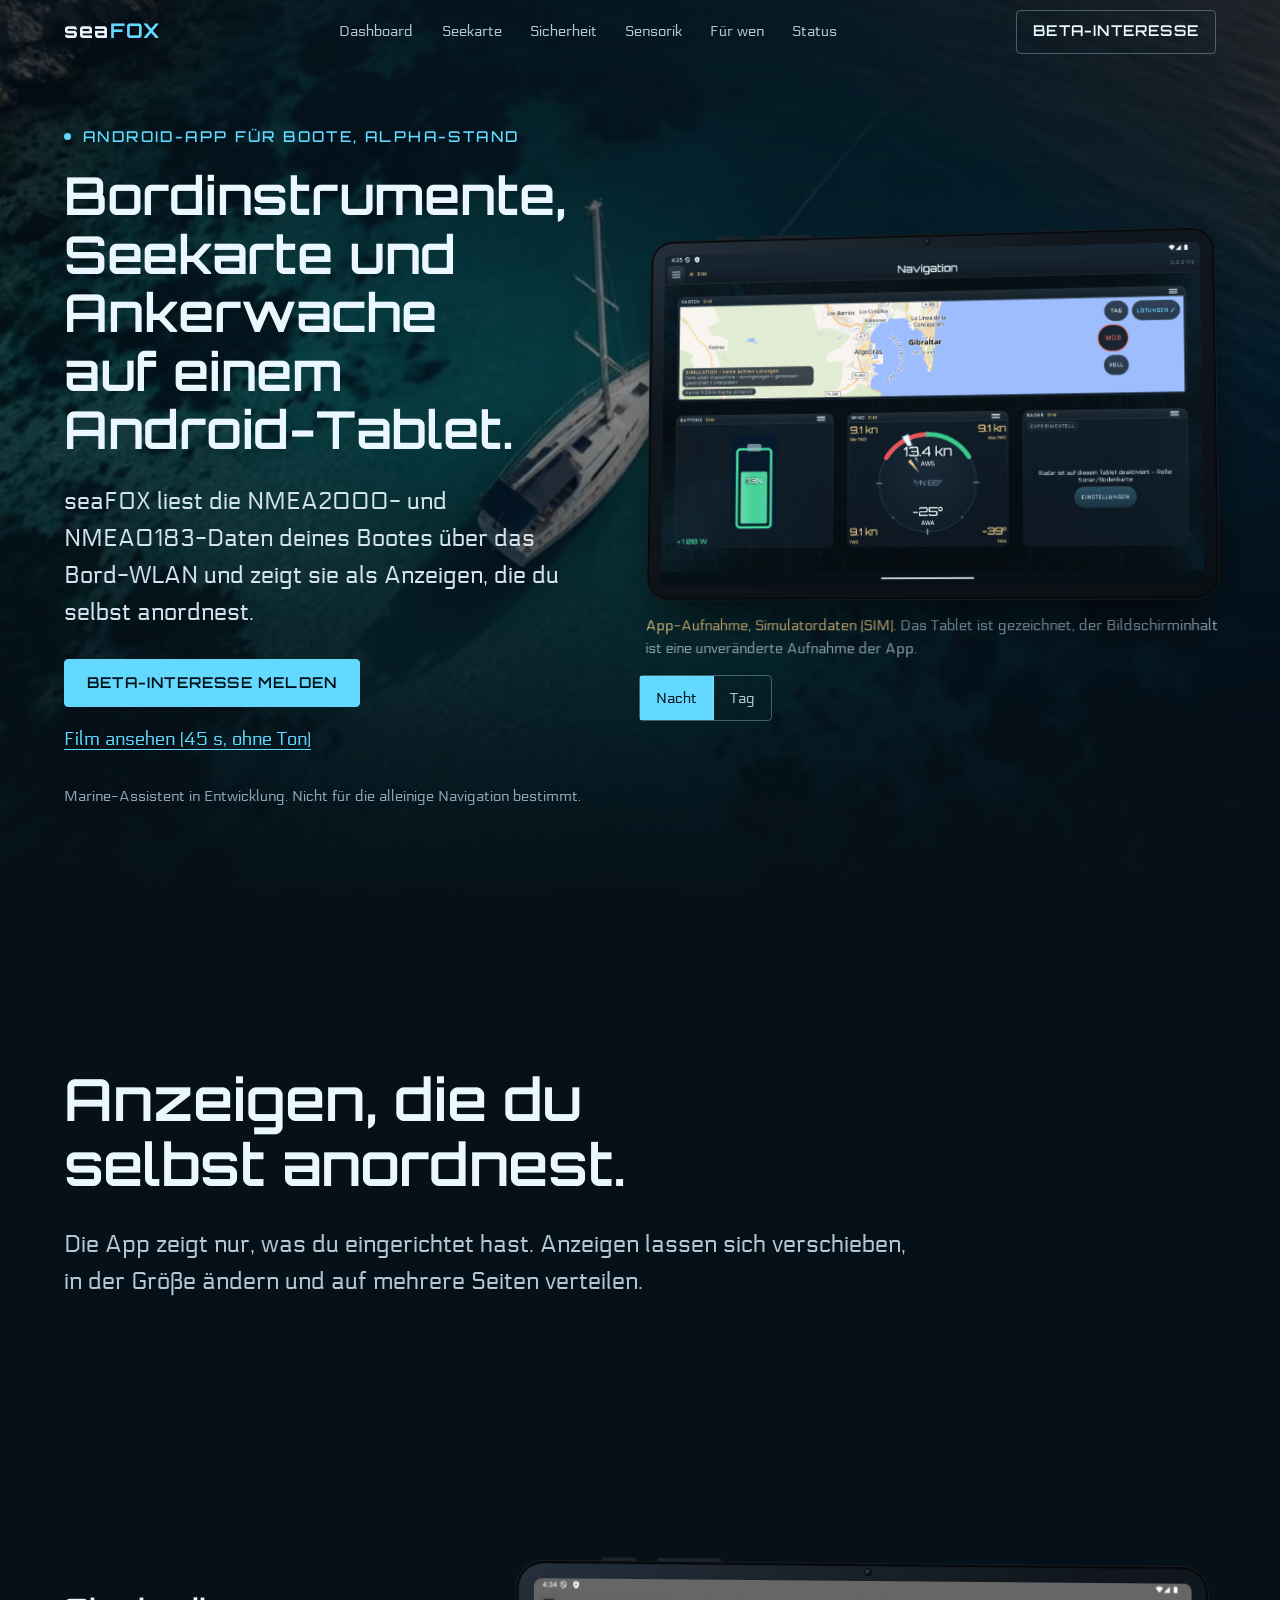
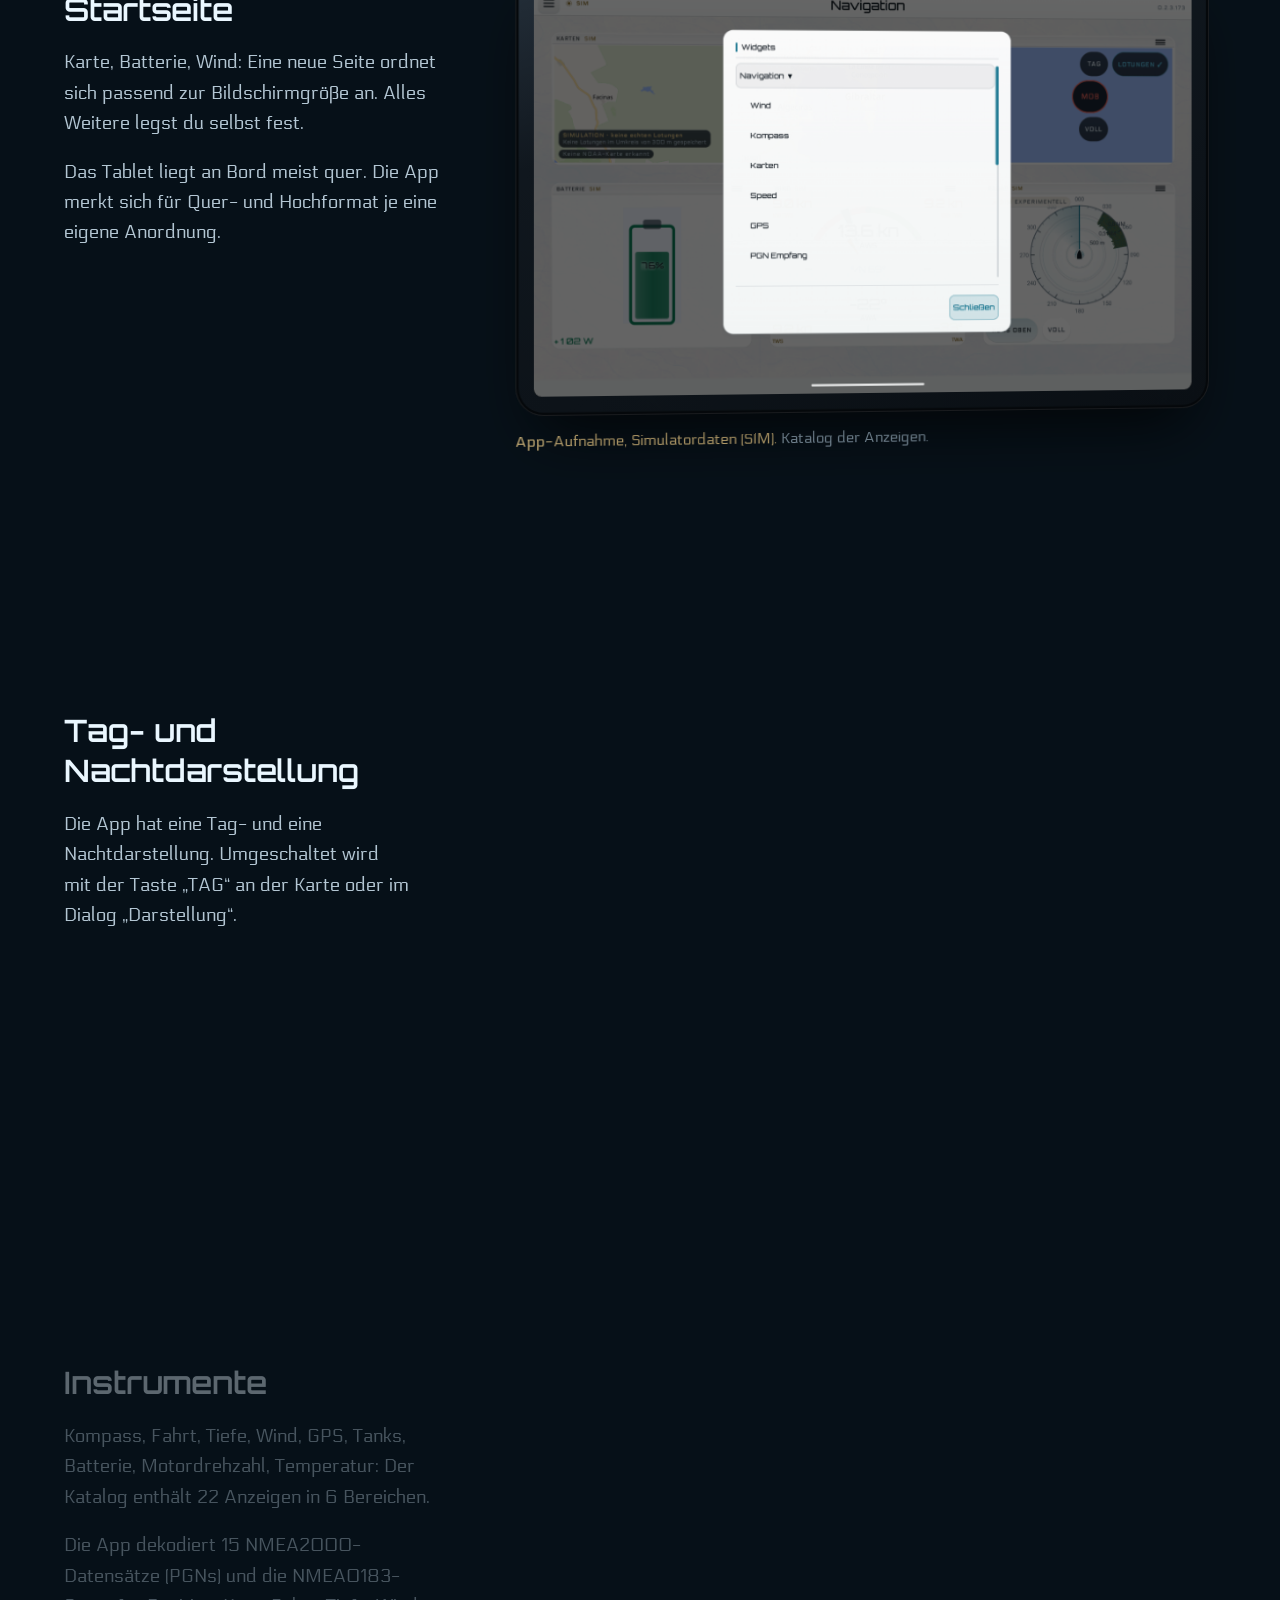
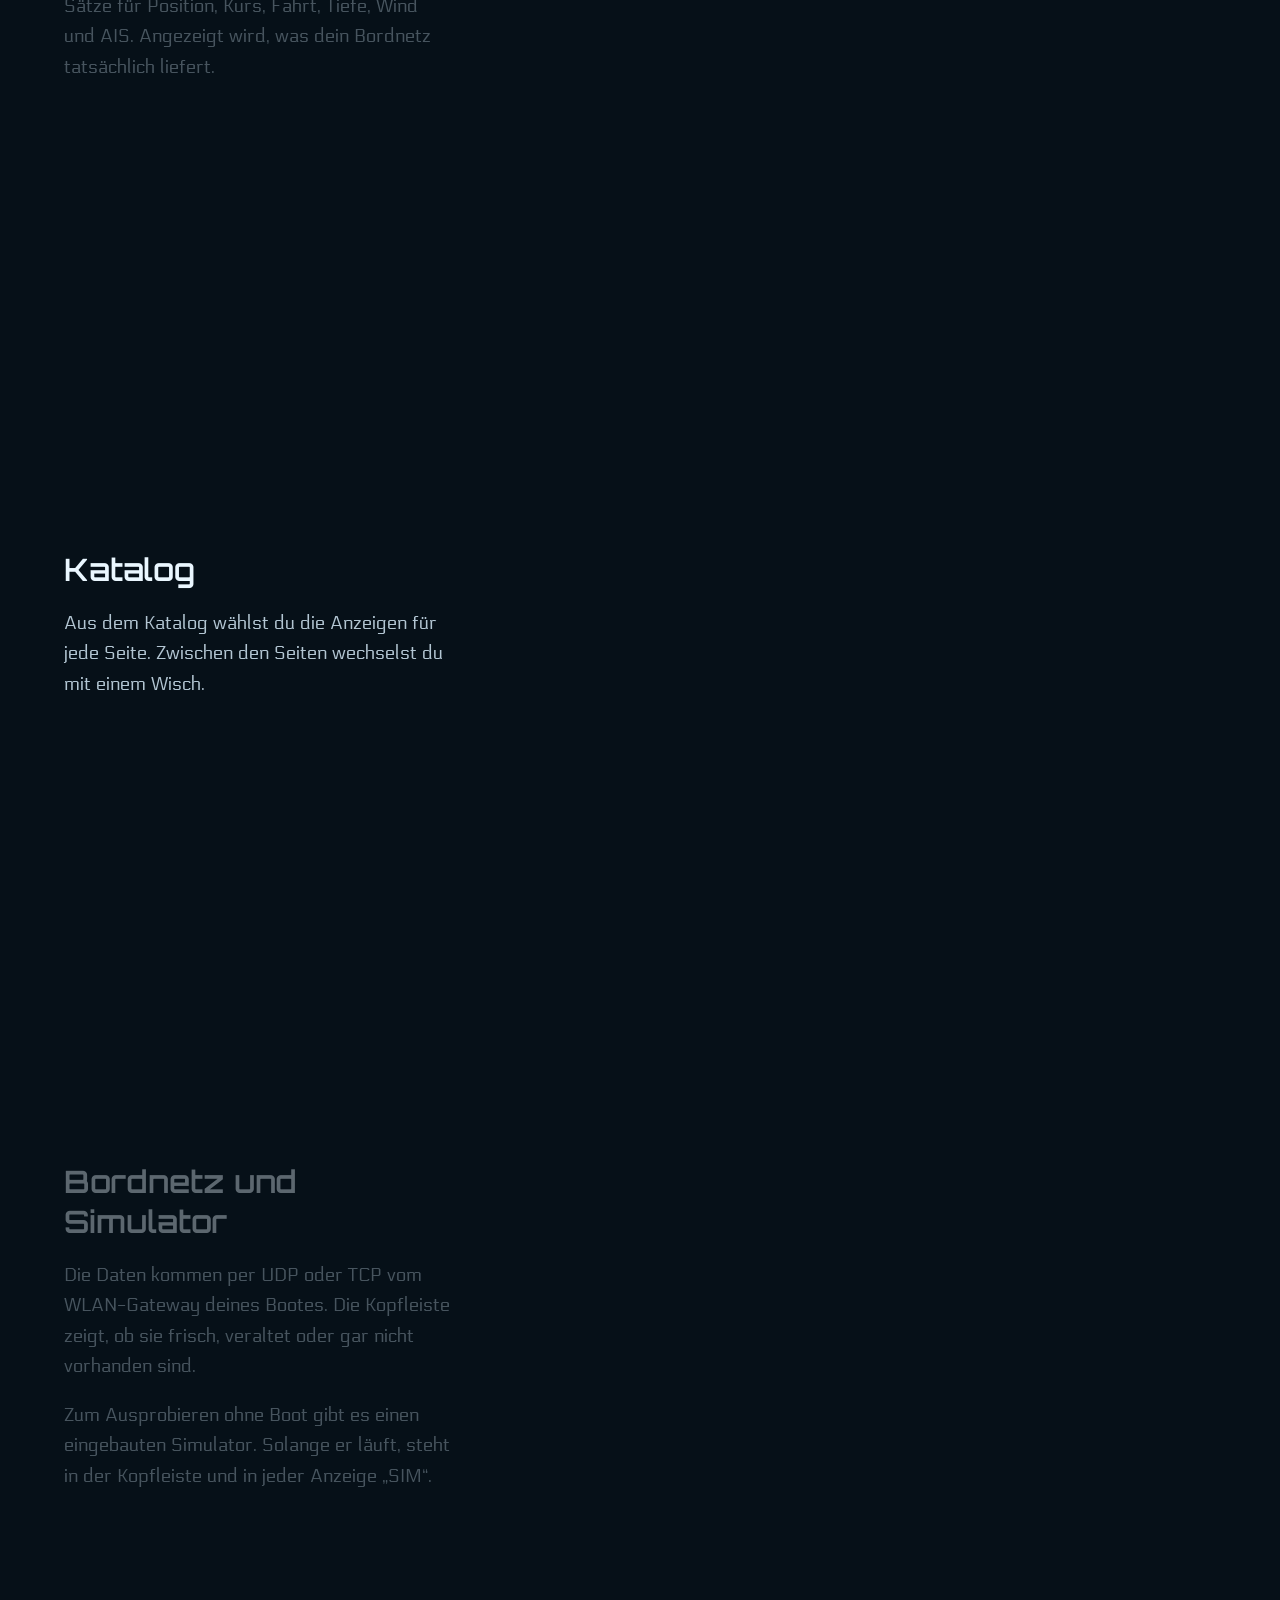
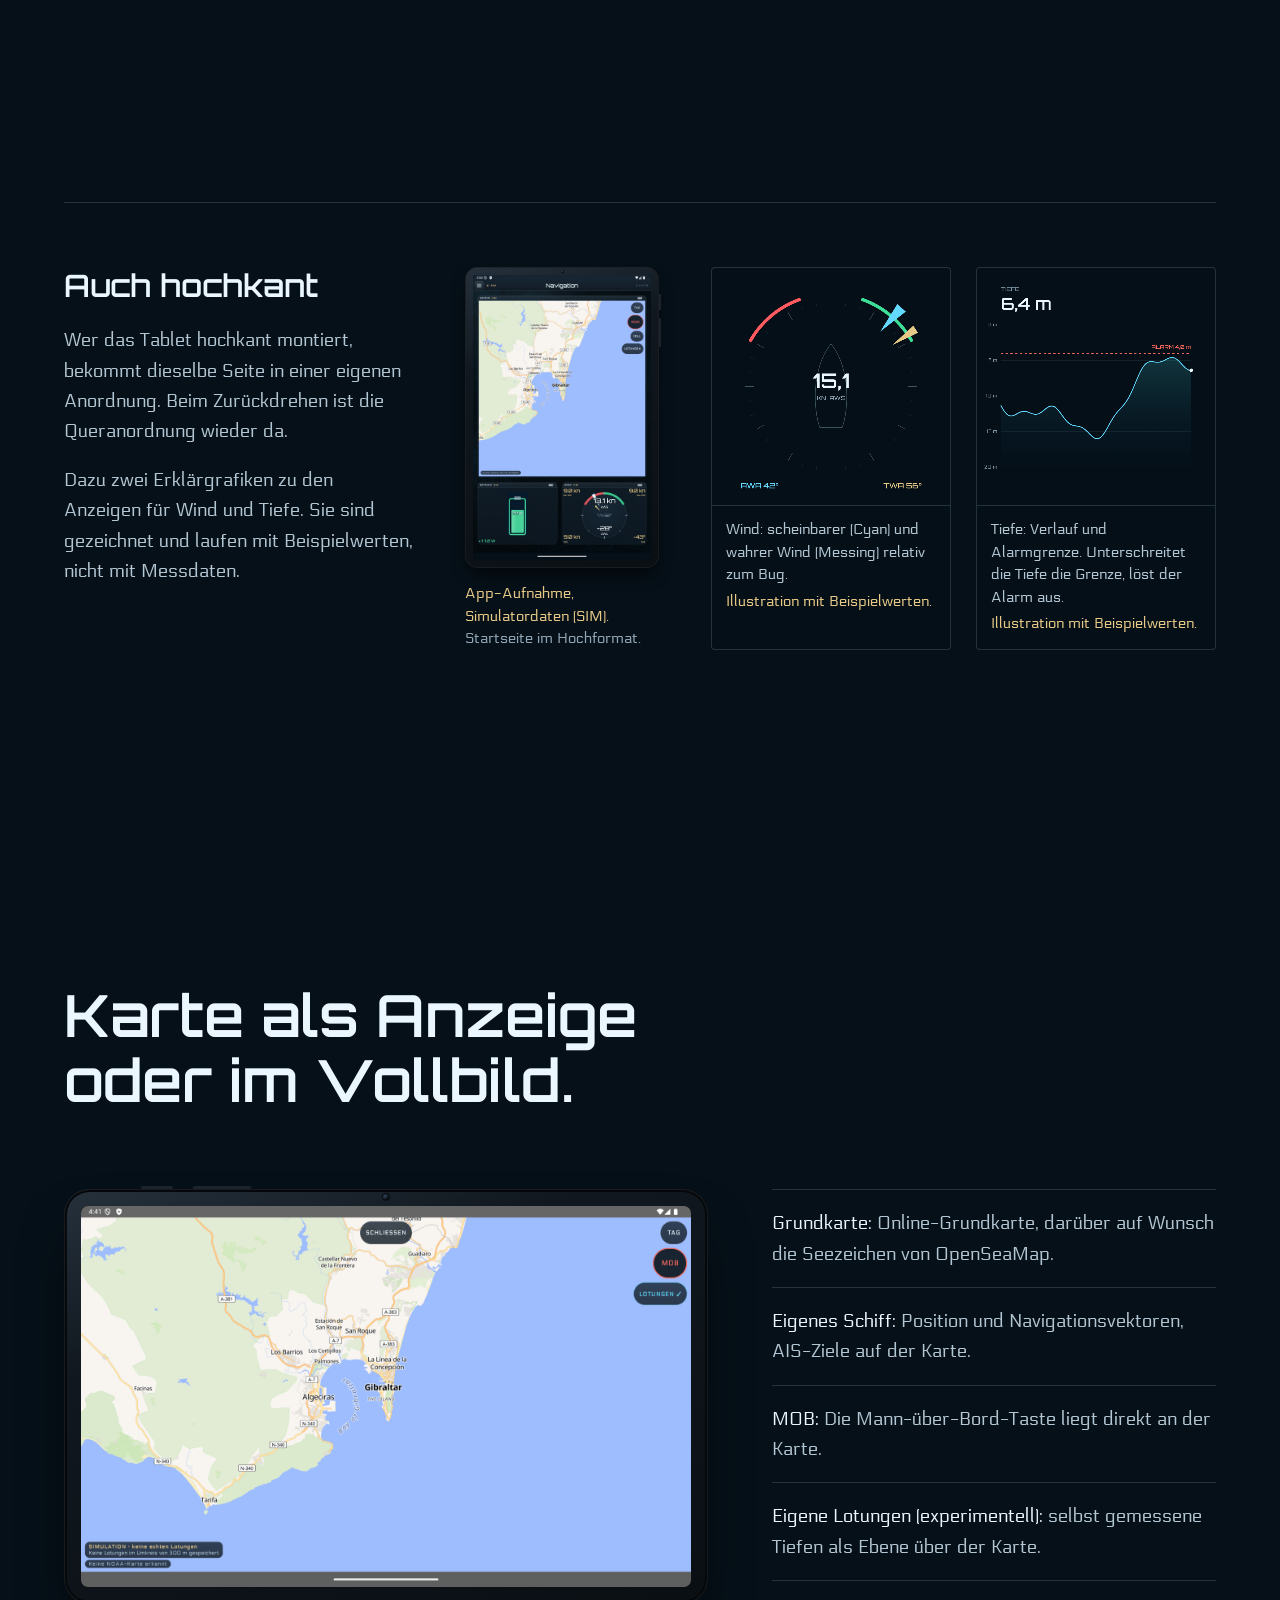
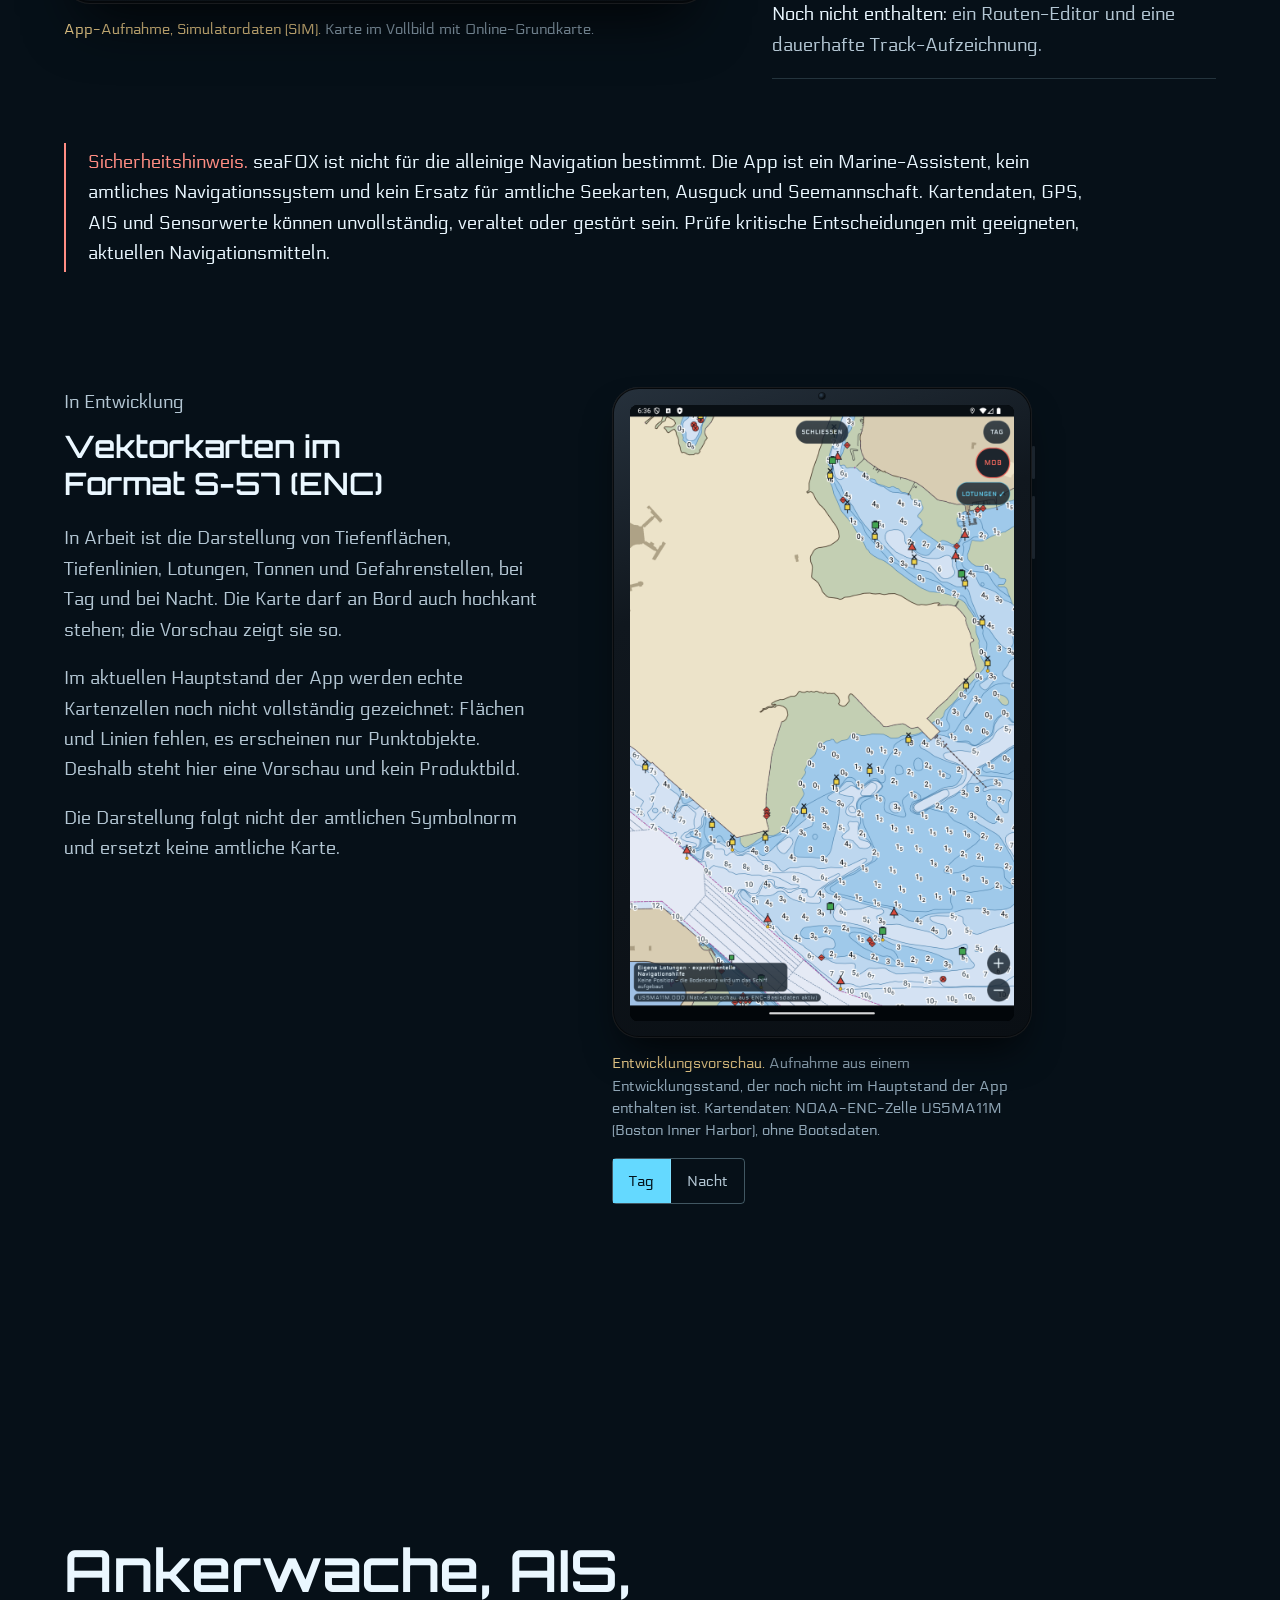
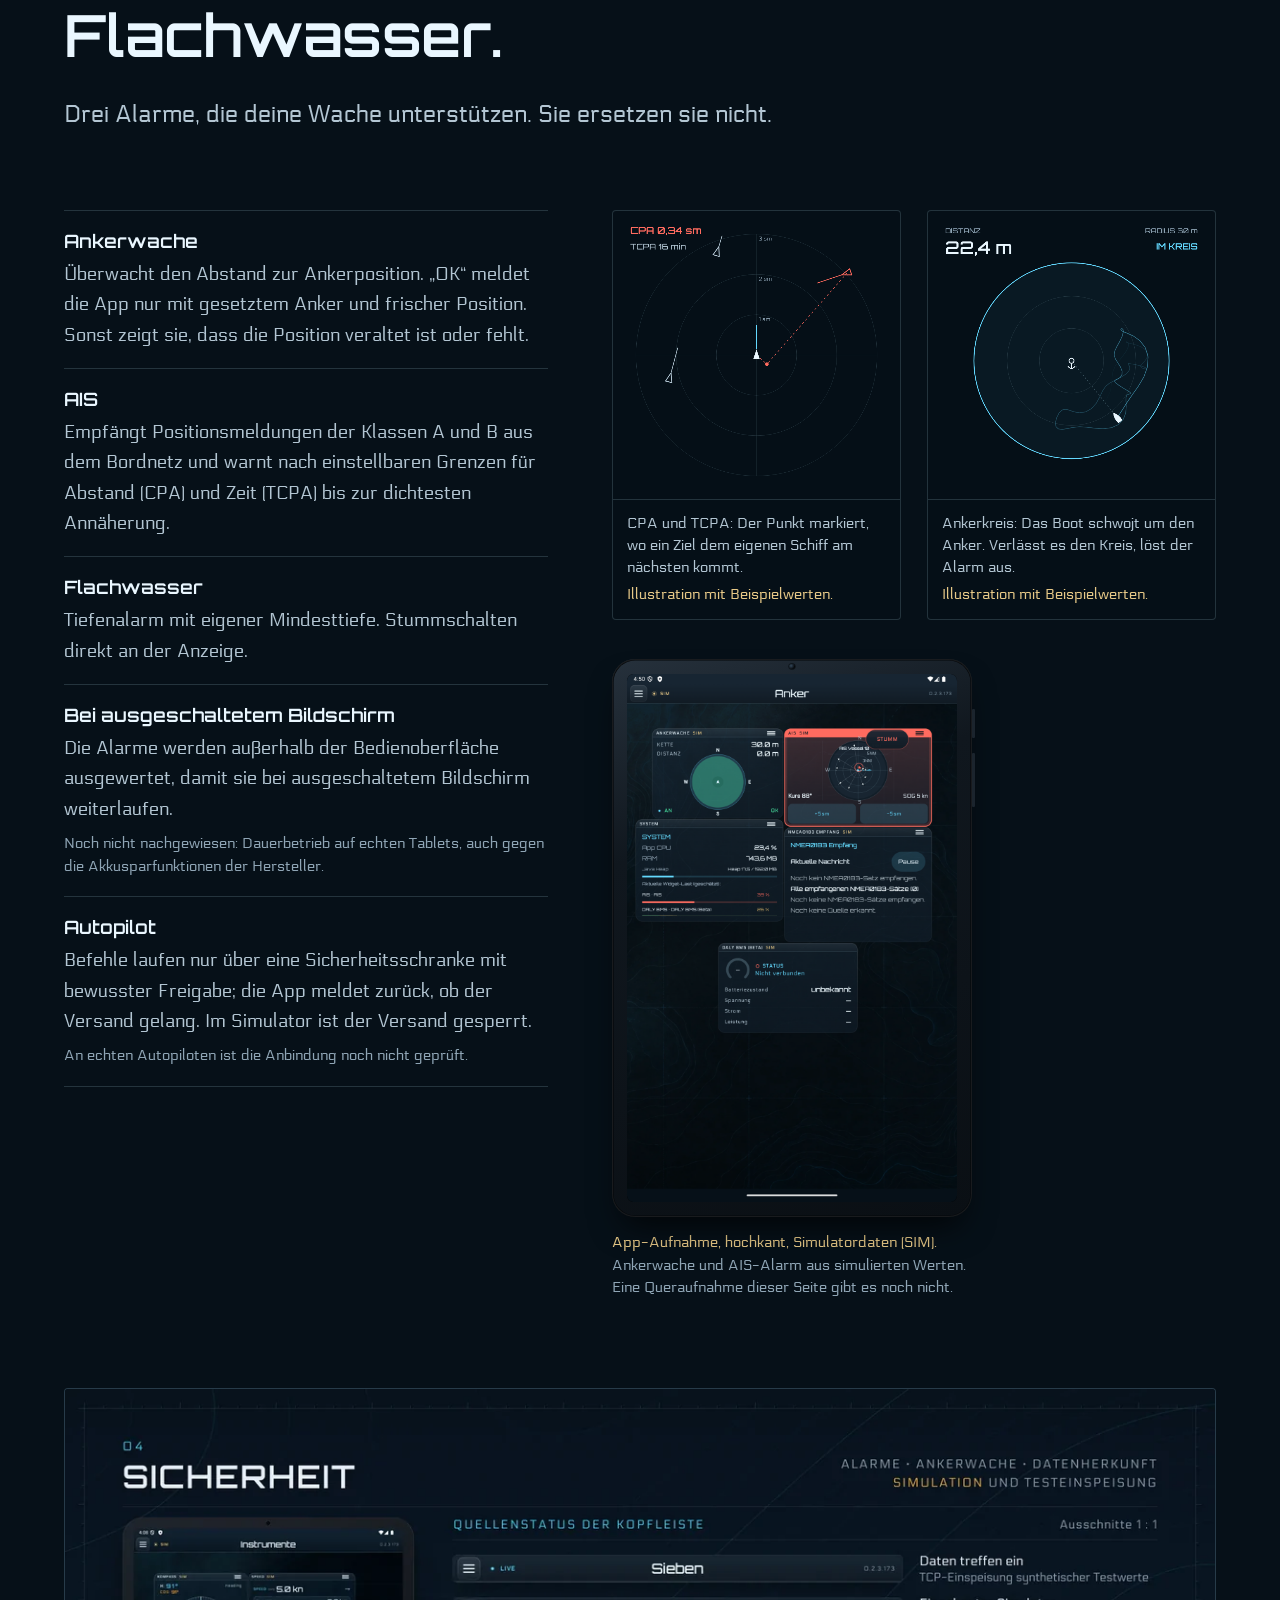
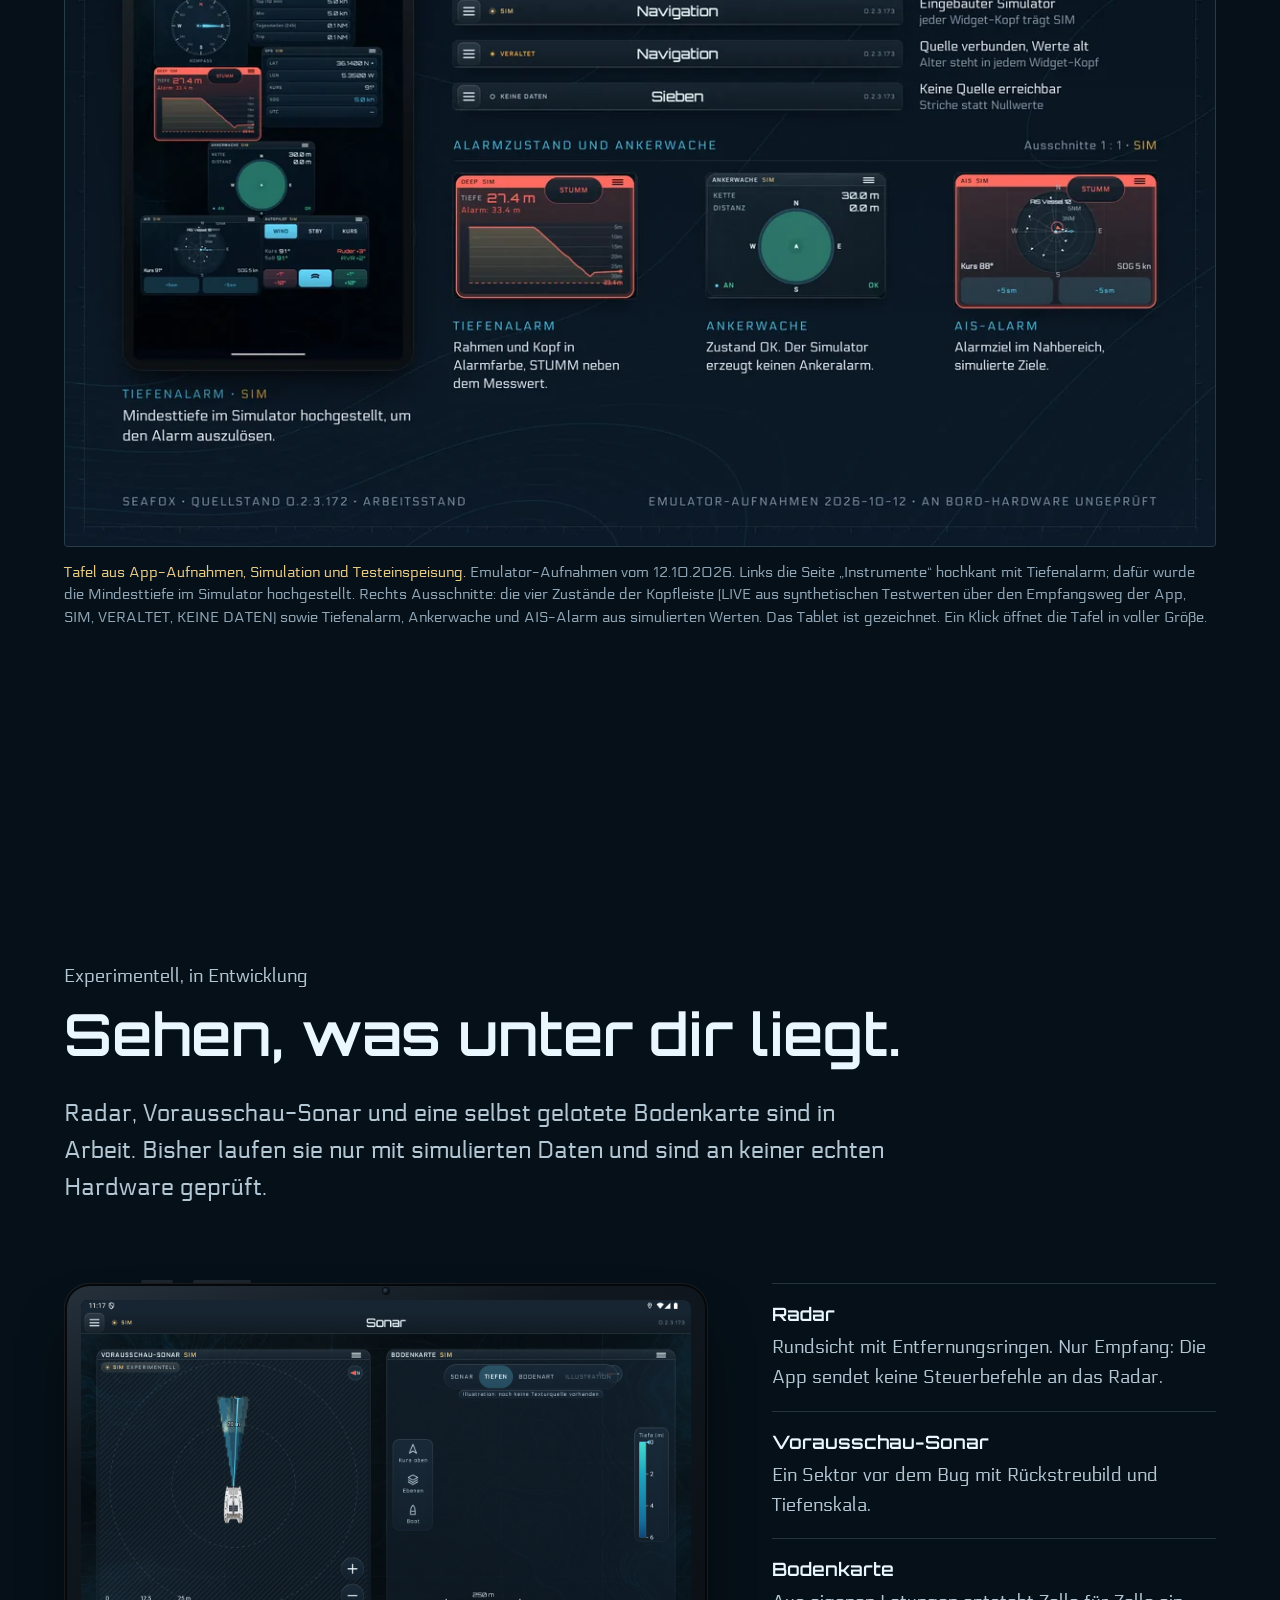
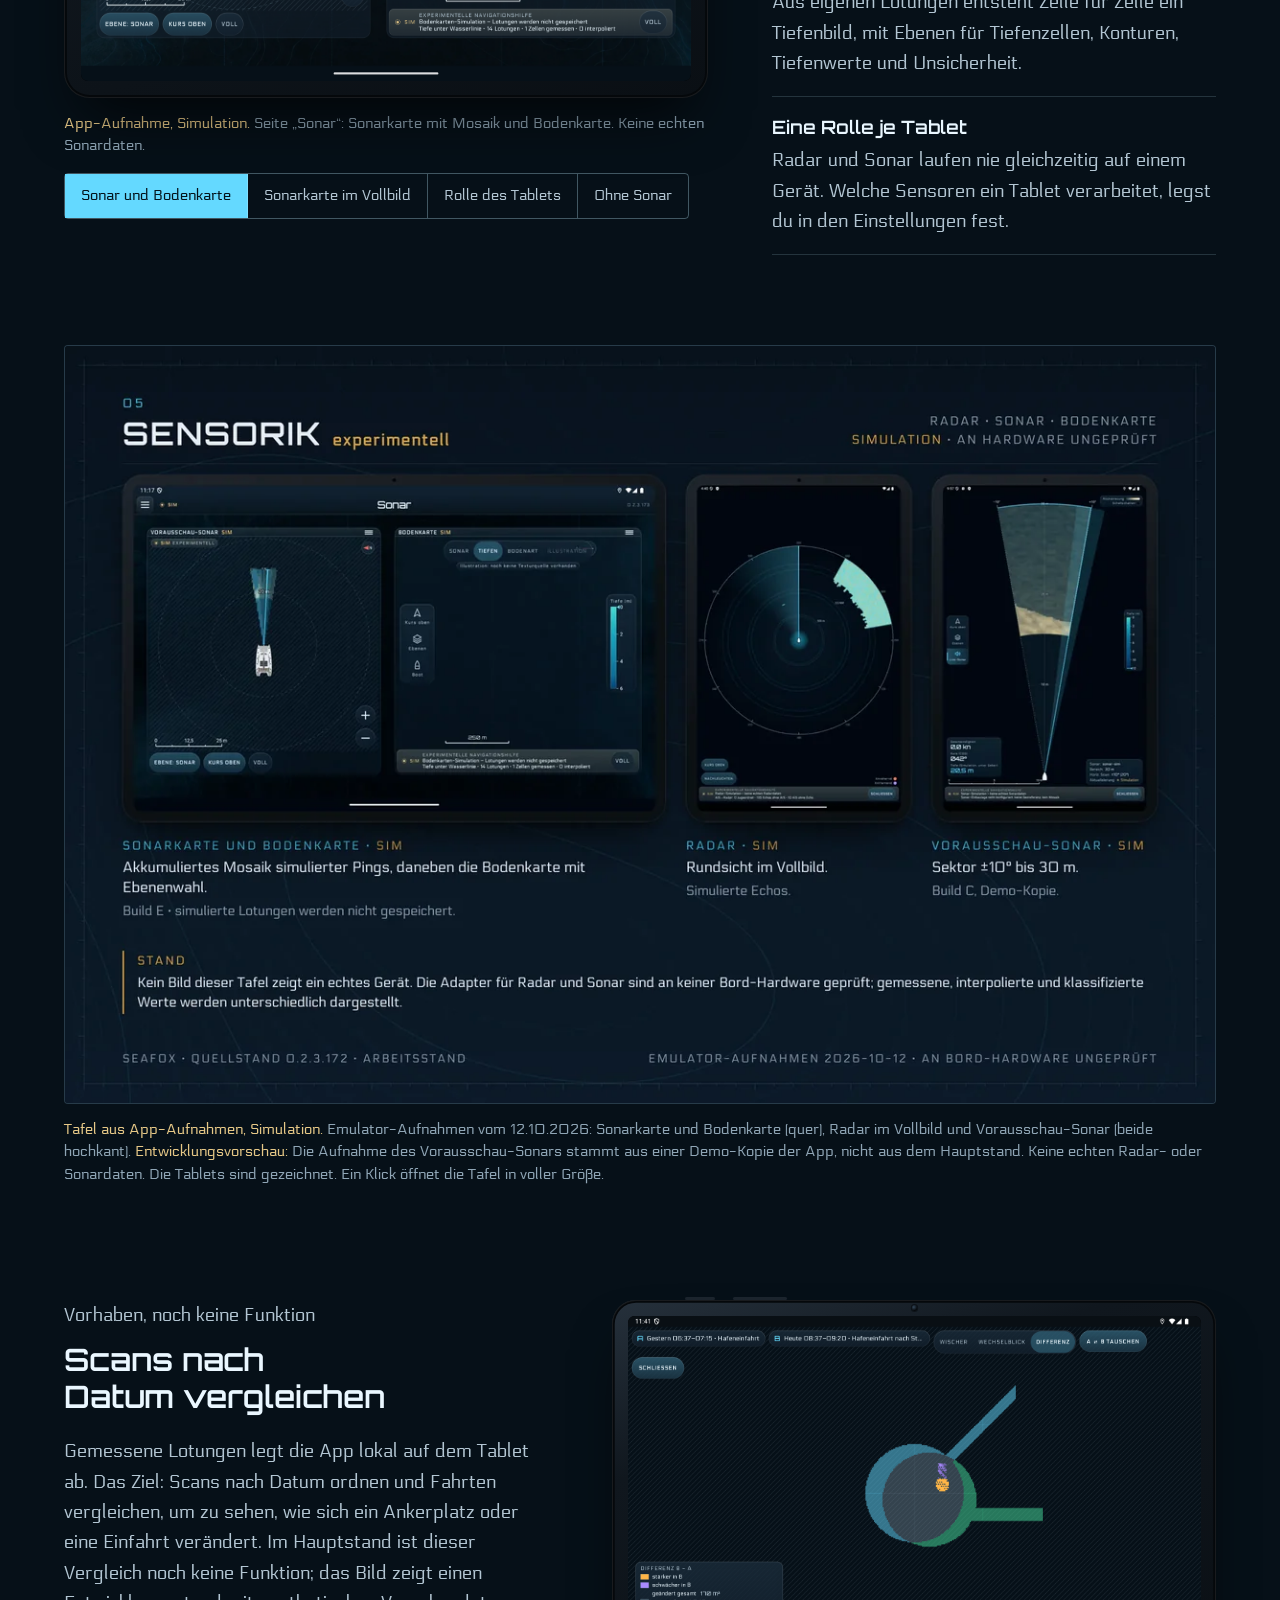
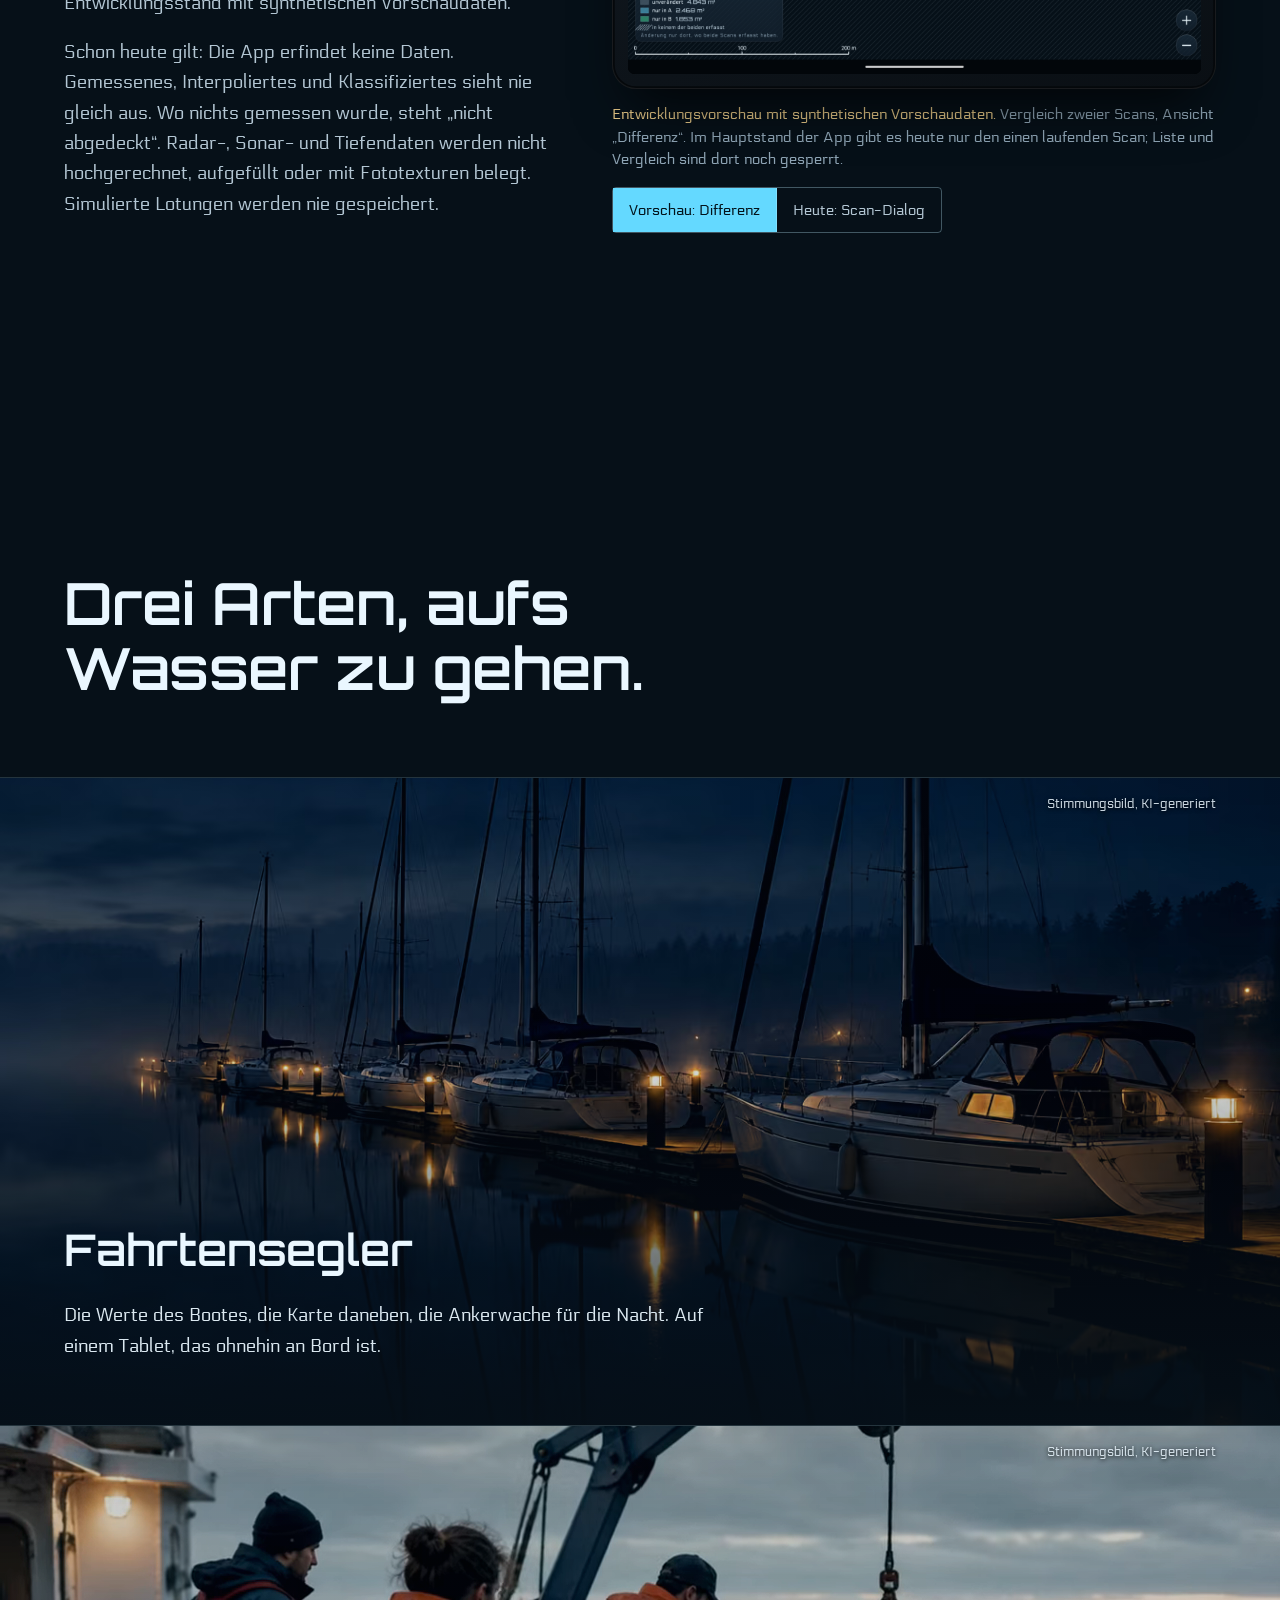
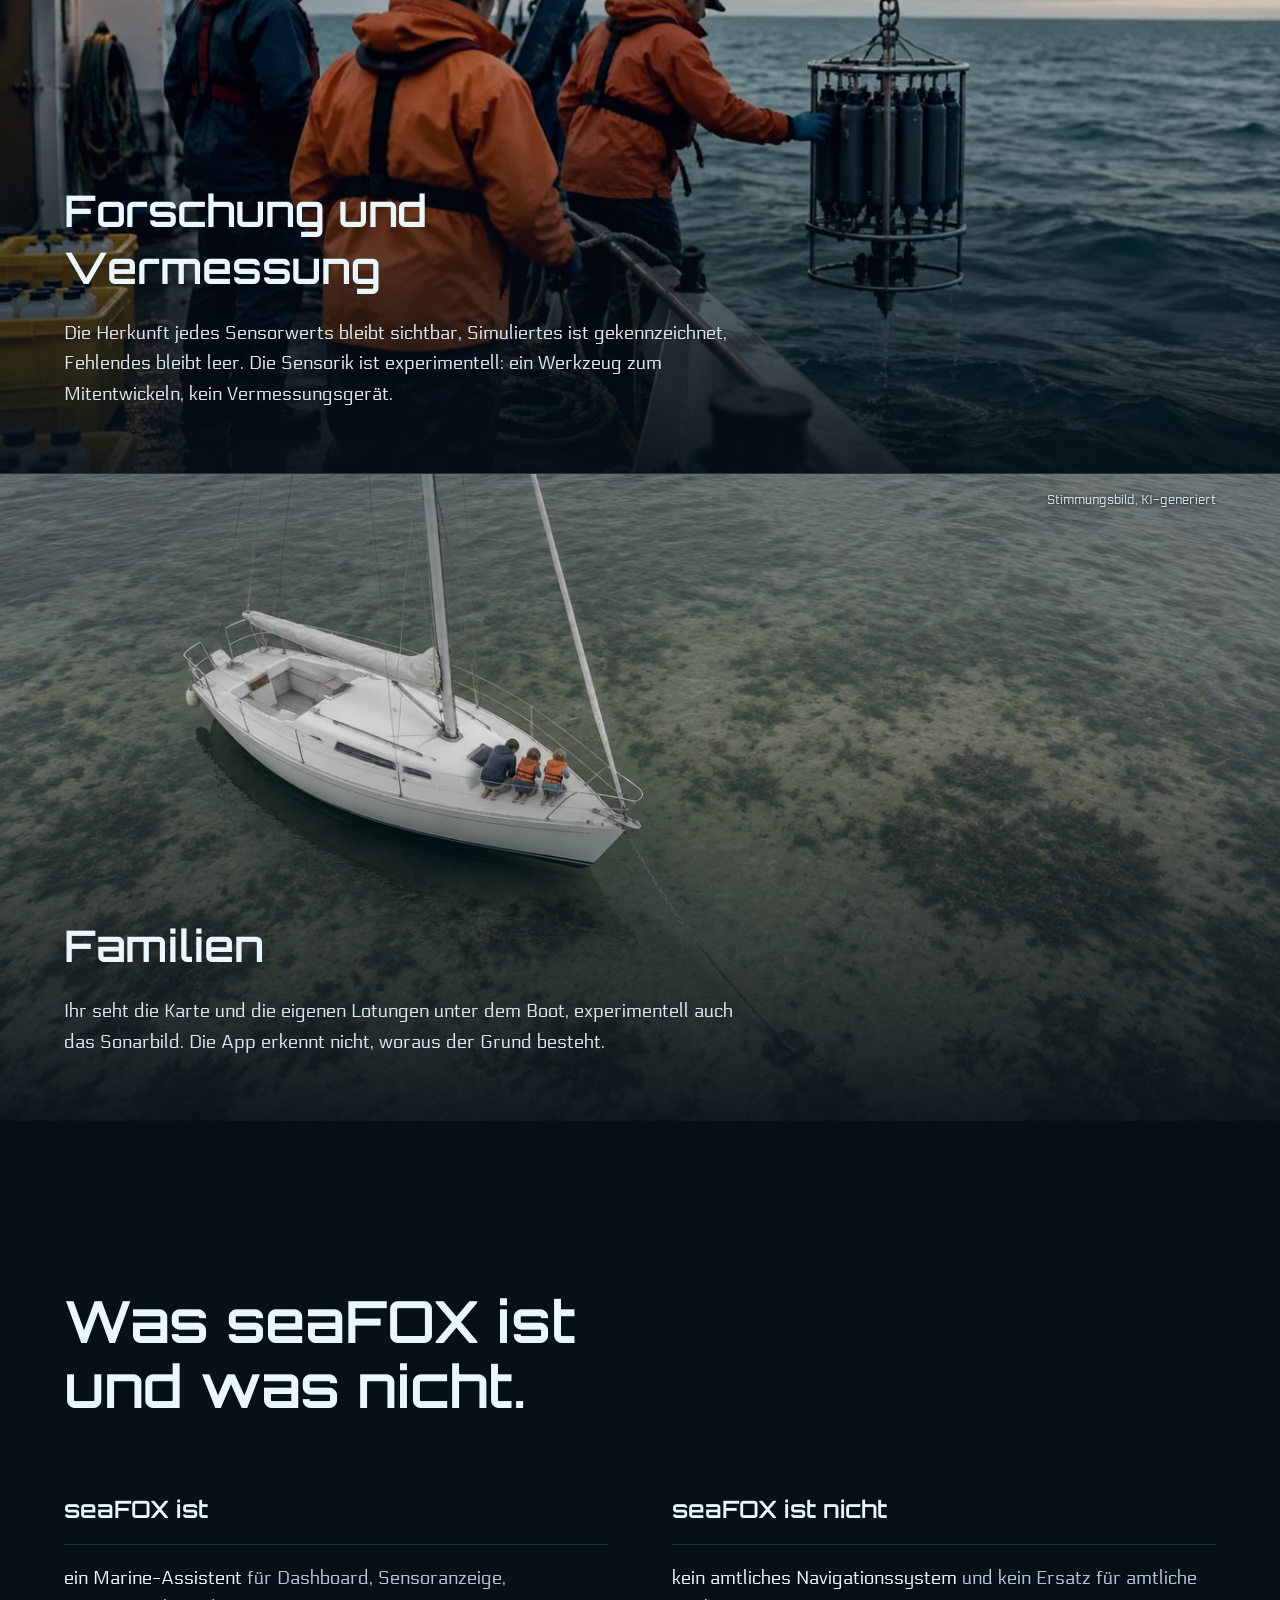
==== commit ee798194: "Restore website to the previous version" ====
--- a/index.html
+++ b/index.html
@@ -1,112 +1,583 @@
 <!doctype html>
-<html lang="de">
+<html lang="de" class="no-js">
 <head>
 <meta charset="utf-8">
 <meta name="viewport" content="width=device-width, initial-scale=1">
+<title>seaFOX – Bordinstrumente, Seekarte und Ankerwache auf einem Android-Tablet</title>
+<meta name="description" content="seaFOX ist eine Android-App für Boote: NMEA2000-Dashboard mit frei anordenbaren Anzeigen, Seekarte, AIS und Ankerwache. Radar, Vorausschau-Sonar und Bodenkarte sind experimentell. Stand: Alpha. Nicht für die alleinige Navigation bestimmt.">
 <meta name="robots" content="noindex, nofollow">
-<meta name="theme-color" content="#070e15">
-<title>seaFOX – Dein Bordnetz. Deine Anzeigen. Dein Logbuch.</title>
-<meta name="description" content="Bootsdaten, ENC-Seekarte, Routenführung und Logbuch auf deinem Android-Tablet. Entdecke die neue seaFOX-Oberfläche mit Tag-, Nacht- und Rotlichtmodus. Entwicklungsstand November 2026.">
-<link rel="canonical" href="https://foxontherun42.github.io/seafox-web/">
+<meta name="theme-color" content="#061018">
+<meta name="color-scheme" content="dark">
+<link rel="preload" as="image" href="assets/video/hero-loop-poster.webp" type="image/webp" fetchpriority="high">
+<link rel="preload" as="font" href="assets/fonts/orbitron_variable.ttf" type="font/ttf" crossorigin>
+<link rel="preload" as="font" href="assets/fonts/electrolize_regular.ttf" type="font/ttf" crossorigin>
+<link rel="stylesheet" href="css/site.css?v=11">
 <link rel="icon" href="assets/img/favicon.svg" type="image/svg+xml">
-<link rel="stylesheet" href="css/current.css">
-<link rel="stylesheet" href="css/instruments.css">
-<link rel="preload" href="assets/fonts/orbitron_variable.ttf" as="font" type="font/ttf" crossorigin>
-<script src="js/instruments.js" defer></script>
-<script src="js/current.js" defer></script>
+<script>
+(function (d) {
+  var c = d.documentElement.classList; c.remove('no-js'); c.add('js');
+  if (/[?&]capture=/.test(location.search)) { c.add('capture'); if (/capture=full/.test(location.search)) c.add('capture-full'); }
+})(document);
+</script>
 </head>
 <body>
 <a class="skip" href="#main">Zum Inhalt springen</a>
-<header class="site-header">
-  <a class="wordmark" href="#top" aria-label="seaFOX, zur Startseite">sea<span>FOX</span></a>
+
+
+<canvas id="ocean" aria-hidden="true"></canvas>
+
+<header class="nav" id="nav">
+  <a class="wordmark" href="#hero" aria-label="seaFOX, zum Seitenanfang"><span>sea<b>FOX</b></span></a>
   <nav aria-label="Hauptnavigation">
-    <a href="#dashboard">Instrumente</a>
-    <a href="#seekarte">Seekarte</a>
-    <a href="#logbuch">Logbuch</a>
-    <a href="#stand">Stand</a>
+    <ul>
+      <li><a href="#dashboard">Dashboard</a></li>
+      <li><a href="#karte">Seekarte</a></li>
+      <li><a href="#sicherheit">Sicherheit</a></li>
+      <li><a href="#sensorik">Sensorik</a></li>
+      <li><a href="#fuer-wen">Für wen</a></li>
+      <li><a href="#status">Status</a></li>
+    </ul>
   </nav>
-  <a class="header-link" href="#kontakt">Kontakt</a>
+  <a class="btn btn--quiet" href="#beta">Beta-Interesse</a>
 </header>
+
 <main id="main">
-  <section class="hero section-wrap" id="top" aria-labelledby="hero-title">
-    <div class="hero-media" aria-hidden="true">
-      <video muted loop playsinline preload="none" poster="assets/video/hero-loop-poster.webp" id="hero-film">
-        <source data-src="assets/video/hero-loop.webm" type="video/webm">
-        <source data-src="assets/video/hero-loop.mp4" type="video/mp4">
+
+<!-- ====================== HERO ====================== -->
+<section id="hero" aria-labelledby="hero-title">
+  <div class="hero__media">
+    <img src="assets/video/hero-loop-poster.webp" alt="" width="1280" height="720" fetchpriority="high" decoding="async">
+    <video id="heroLoop" muted loop playsinline preload="none" aria-hidden="true" tabindex="-1" width="1280" height="720">
+      <source data-src="assets/video/hero-loop.webm" type="video/webm">
+      <source data-src="assets/video/hero-loop.mp4" type="video/mp4">
+    </video>
+  </div>
+  <div class="hero__shade"></div>
+  <div class="wrap hero__grid">
+    <div class="hero__copy">
+      <p class="eyebrow">Android-App für Boote, Alpha-Stand</p>
+      <h1 id="hero-title">Bordinstrumente, Seekarte und Ankerwache auf einem Android-Tablet.</h1>
+      <p class="lead">seaFOX liest die NMEA2000- und NMEA0183-Daten deines Bootes über das Bord-WLAN und zeigt sie als Anzeigen, die du selbst anordnest.</p>
+      <div class="hero__cta">
+        <a class="btn" href="#beta">Beta-Interesse melden</a>
+        <a class="textlink" href="#film">Film ansehen (45 s, ohne Ton)</a>
+      </div>
+      <p class="small" style="margin-top:22px">Marine-Assistent in Entwicklung. Nicht für die alleinige Navigation bestimmt.</p>
+    </div>
+    <div class="hero__device">
+      <figure class="device" id="heroDevice">
+        <div class="device__body">
+          <span class="device__cam"></span>
+          <div class="device__screen">
+            <img class="is-active" src="assets/screens/65_dashboard_landscape_night.webp" width="1500" height="937" alt="seaFOX im Querformat, Nachtdarstellung: Seite „Navigation“ mit Karte, Batterie und Wind. Alle Werte stammen aus dem Simulator der App und sind mit SIM gekennzeichnet." fetchpriority="high" decoding="async">
+            <img src="assets/screens/60_dashboard_landscape_day.webp" width="1500" height="937" alt="Dieselbe Seite in der Tagdarstellung, zusätzlich mit Radar-Kachel (Simulation)." loading="lazy" decoding="async">
+          </div>
+        </div>
+        <figcaption><b>App-Aufnahme, Simulatordaten (SIM).</b> Das Tablet ist gezeichnet, der Bildschirminhalt ist eine unveränderte Aufnahme der App.</figcaption>
+      </figure>
+      <div class="seg" role="group" aria-label="Darstellung der Aufnahme" data-toggle="#heroDevice">
+        <button type="button" aria-pressed="true" data-i="0">Nacht</button>
+        <button type="button" aria-pressed="false" data-i="1">Tag</button>
+      </div>
+    </div>
+  </div>
+</section>
+
+<!-- ====================== DASHBOARD ====================== -->
+<section id="dashboard" class="pad" aria-labelledby="dash-title">
+  <div class="wrap">
+    <div class="head" data-ping>
+      <h2 id="dash-title">Anzeigen, die du selbst anordnest.</h2>
+      <p class="lead">Die App zeigt nur, was du eingerichtet hast. Anzeigen lassen sich verschieben, in der Größe ändern und auf mehrere Seiten verteilen.</p>
+    </div>
+
+    <div class="scrolly" id="scrolly">
+      <div class="scrolly__stage">
+        <figure class="device" id="dashDevice">
+          <div class="device__body">
+            <span class="device__cam"></span>
+            <div class="device__screen">
+              <img class="is-active" src="assets/screens/65_dashboard_landscape_night.webp" width="1500" height="937" alt="Startseite „Navigation“ im Querformat, Nachtdarstellung: Karte oben, darunter Batterie, Wind und eine Radar-Kachel, die auf diesem Tablet deaktiviert ist. Simulatordaten." loading="lazy" decoding="async" data-cap="<b>App-Aufnahme, Simulatordaten (SIM).</b> Startseite in der Nachtdarstellung.">
+              <img src="assets/screens/60_dashboard_landscape_day.webp" width="1500" height="937" alt="Startseite im Querformat, Tagdarstellung, mit Radar-Kachel. Simulatordaten." loading="lazy" decoding="async" data-cap="<b>App-Aufnahme, Simulatordaten (SIM).</b> Startseite in der Tagdarstellung; die Radar-Kachel zeigt eine Simulation.">
+              <img src="assets/screens/82_seven_widgets_landscape_rearranged_simulator_night.webp" width="1500" height="937" alt="Entwicklungsvorschau: Seite mit sieben Anzeigen im Querformat – Tiefe, Kompass, Speed, GPS, Wind, Temperatur, Ankerwache. Simulatordaten." loading="lazy" decoding="async" data-cap="<b>Entwicklungsvorschau, Simulatordaten (SIM).</b> Seite mit sieben Anzeigen; Aufnahme aus einem Entwicklungsstand, der nicht dem Hauptstand entspricht.">
+              <img src="assets/screens/63_dialog_widget_catalog_landscape_day.webp" width="1500" height="937" alt="Dialog „Widgets“ im Querformat: Katalog der wählbaren Anzeigen, Bereich Navigation." loading="lazy" decoding="async" data-cap="<b>App-Aufnahme, Simulatordaten (SIM).</b> Katalog der Anzeigen.">
+              <img src="assets/screens/68_dialog_router_landscape_night.webp" width="1500" height="937" alt="Dialog „WLAN Router“ im Querformat: Router-Adresse, Port, Protokoll TCP oder UDP, NMEA-Quelle Live-Daten oder Simulation." loading="lazy" decoding="async" data-cap="<b>App-Aufnahme.</b> Dialog „WLAN Router“ mit der Wahl zwischen Live-Daten und Simulation.">
+            </div>
+          </div>
+          <figcaption id="dashCap"><b>App-Aufnahme, Simulatordaten (SIM).</b> Startseite in der Nachtdarstellung.</figcaption>
+        </figure>
+      </div>
+      <div class="scrolly__steps">
+        <article class="step is-active" data-screen="0">
+          <h3>Startseite</h3>
+          <p>Karte, Batterie, Wind: Eine neue Seite ordnet sich passend zur Bildschirmgröße an. Alles Weitere legst du selbst fest.</p>
+          <p>Das Tablet liegt an Bord meist quer. Die App merkt sich für Quer- und Hochformat je eine eigene Anordnung.</p>
+        </article>
+        <article class="step" data-screen="1">
+          <h3>Tag- und Nachtdarstellung</h3>
+          <p>Die App hat eine Tag- und eine Nachtdarstellung. Umgeschaltet wird mit der Taste „TAG“ an der Karte oder im Dialog „Darstellung“.</p>
+        </article>
+        <article class="step" data-screen="2">
+          <h3>Instrumente</h3>
+          <p>Kompass, Fahrt, Tiefe, Wind, GPS, Tanks, Batterie, Motordrehzahl, Temperatur: Der Katalog enthält 22 Anzeigen in 6 Bereichen.</p>
+          <p>Die App dekodiert 15 NMEA2000-Datensätze (PGNs) und die NMEA0183-Sätze für Position, Kurs, Fahrt, Tiefe, Wind und AIS. Angezeigt wird, was dein Bordnetz tatsächlich liefert.</p>
+        </article>
+        <article class="step" data-screen="3">
+          <h3>Katalog</h3>
+          <p>Aus dem Katalog wählst du die Anzeigen für jede Seite. Zwischen den Seiten wechselst du mit einem Wisch.</p>
+        </article>
+        <article class="step" data-screen="4">
+          <h3>Bordnetz und Simulator</h3>
+          <p>Die Daten kommen per UDP oder TCP vom WLAN-Gateway deines Bootes. Die Kopfleiste zeigt, ob sie frisch, veraltet oder gar nicht vorhanden sind.</p>
+          <p>Zum Ausprobieren ohne Boot gibt es einen eingebauten Simulator. Solange er läuft, steht in der Kopfleiste und in jeder Anzeige „SIM“.</p>
+        </article>
+      </div>
+    </div>
+
+    <div class="also">
+      <div>
+        <h3 class="sub">Auch hochkant</h3>
+        <p class="muted">Wer das Tablet hochkant montiert, bekommt dieselbe Seite in einer eigenen Anordnung. Beim Zurückdrehen ist die Queranordnung wieder da.</p>
+        <p class="muted">Dazu zwei Erklärgrafiken zu den Anzeigen für Wind und Tiefe. Sie sind gezeichnet und laufen mit Beispielwerten, nicht mit Messdaten.</p>
+      </div>
+      <figure class="device device--portrait">
+        <div class="device__body"><span class="device__cam"></span>
+          <div class="device__screen"><img class="is-active" src="assets/screens/02_default_layout_sim_night.webp" width="937" height="1500" alt="Startseite „Navigation“ im Hochformat, Nachtdarstellung: Karte oben, darunter Batterie und Wind. Simulatordaten." loading="lazy" decoding="async"></div>
+        </div>
+        <figcaption><b>App-Aufnahme, Simulatordaten (SIM).</b> Startseite im Hochformat.</figcaption>
+      </figure>
+      <div class="figs">
+        <figure class="viz">
+          <canvas data-viz="wind" width="800" height="800" role="img" aria-label="Erklärgrafik Windanzeige: Zeiger für scheinbaren und wahren Wind, Sektoren für Backbord und Steuerbord. Beispielwerte, keine Messung."></canvas>
+          <figcaption>Wind: scheinbarer (Cyan) und wahrer Wind (Messing) relativ zum Bug. <b>Illustration mit Beispielwerten.</b></figcaption>
+        </figure>
+        <figure class="viz">
+          <canvas data-viz="depth" width="800" height="800" role="img" aria-label="Erklärgrafik Tiefe: Verlauf der Tiefe mit gestrichelter Alarmgrenze. Beispielwerte, keine Messung."></canvas>
+          <figcaption>Tiefe: Verlauf und Alarmgrenze. Unterschreitet die Tiefe die Grenze, löst der Alarm aus. <b>Illustration mit Beispielwerten.</b></figcaption>
+        </figure>
+      </div>
+    </div>
+  </div>
+</section>
+
+<!-- ====================== SEEKARTE ====================== -->
+<section id="karte" class="pad" aria-labelledby="karte-title">
+  <div class="wrap">
+    <div class="head" data-ping>
+      <h2 id="karte-title">Karte als Anzeige oder im Vollbild.</h2>
+    </div>
+
+    <div class="split">
+      <figure class="device">
+        <div class="device__body">
+          <span class="device__cam"></span>
+          <div class="device__screen">
+            <img class="is-active" src="assets/screens/64_chart_fullscreen_landscape_day.webp" width="1500" height="937" alt="Karte im Vollbild, Querformat, Tagdarstellung: Küste mit den Tasten SCHLIESSEN, TAG, MOB und LOTUNGEN. Hinweis im Bild: Simulation, keine echten Lotungen." loading="lazy" decoding="async">
+          </div>
+        </div>
+        <figcaption><b>App-Aufnahme, Simulatordaten (SIM).</b> Karte im Vollbild mit Online-Grundkarte.</figcaption>
+      </figure>
+      <ul class="rows">
+        <li><b>Grundkarte:</b> Online-Grundkarte, darüber auf Wunsch die Seezeichen von OpenSeaMap.</li>
+        <li><b>Eigenes Schiff:</b> Position und Navigationsvektoren, AIS-Ziele auf der Karte.</li>
+        <li><b>MOB:</b> Die Mann-über-Bord-Taste liegt direkt an der Karte.</li>
+        <li><b>Eigene Lotungen (experimentell):</b> selbst gemessene Tiefen als Ebene über der Karte.</li>
+        <li><b>Noch nicht enthalten:</b> ein Routen-Editor und eine dauerhafte Track-Aufzeichnung.</li>
+      </ul>
+    </div>
+
+    <div class="notice" role="note">
+      <p><strong>Sicherheitshinweis.</strong> seaFOX ist nicht für die alleinige Navigation bestimmt. Die App ist ein Marine-Assistent, kein amtliches Navigationssystem und kein Ersatz für amtliche Seekarten, Ausguck und Seemannschaft. Kartendaten, GPS, AIS und Sensorwerte können unvollständig, veraltet oder gestört sein. Prüfe kritische Entscheidungen mit geeigneten, aktuellen Navigationsmitteln.</p>
+    </div>
+
+    <div class="split split--rev">
+      <div>
+        <p class="kicker">In Entwicklung</p>
+        <h3 class="sub">Vektorkarten im Format S-57 (ENC)</h3>
+        <p class="muted">In Arbeit ist die Darstellung von Tiefenflächen, Tiefenlinien, Lotungen, Tonnen und Gefahrenstellen, bei Tag und bei Nacht. Die Karte darf an Bord auch hochkant stehen; die Vorschau zeigt sie so.</p>
+        <p class="muted">Im aktuellen Hauptstand der App werden echte Kartenzellen noch nicht vollständig gezeichnet: Flächen und Linien fehlen, es erscheinen nur Punktobjekte. Deshalb steht hier eine Vorschau und kein Produktbild.</p>
+        <p class="muted">Die Darstellung folgt nicht der amtlichen Symbolnorm und ersetzt keine amtliche Karte.</p>
+      </div>
+      <div>
+        <figure class="device device--portrait" id="encDevice" style="max-width:420px">
+          <div class="device__body">
+            <span class="device__cam"></span>
+            <div class="device__screen">
+              <img class="is-active" src="assets/screens/87_chart_noaa_day_zoom14.webp" width="937" height="1500" alt="Entwicklungsvorschau, Hochformat: Vektorkarte einer amtlichen US-Kartenzelle am Tag mit Tiefenflächen, Lotungen, Tonnen und Gefahrenstellen." loading="lazy" decoding="async">
+              <img src="assets/screens/90_chart_noaa_night_zoom14.webp" width="937" height="1500" alt="Entwicklungsvorschau, Hochformat: dieselbe Kartenzelle in Nachtfarben." loading="lazy" decoding="async">
+            </div>
+          </div>
+          <figcaption><b>Entwicklungsvorschau.</b> Aufnahme aus einem Entwicklungsstand, der noch nicht im Hauptstand der App enthalten ist. Kartendaten: NOAA-ENC-Zelle US5MA11M (Boston Inner Harbor), ohne Bootsdaten.</figcaption>
+        </figure>
+        <div class="seg" role="group" aria-label="Darstellung der Vorschau" data-toggle="#encDevice">
+          <button type="button" aria-pressed="true" data-i="0">Tag</button>
+          <button type="button" aria-pressed="false" data-i="1">Nacht</button>
+        </div>
+      </div>
+    </div>
+  </div>
+</section>
+
+<!-- ====================== SICHERHEIT ====================== -->
+<section id="sicherheit" class="pad" aria-labelledby="sich-title">
+  <div class="wrap">
+    <div class="head" data-ping>
+      <h2 id="sich-title">Ankerwache, AIS, Flachwasser.</h2>
+      <p class="lead">Drei Alarme, die deine Wache unterstützen. Sie ersetzen sie nicht.</p>
+    </div>
+
+    <div class="split split--rev">
+      <dl class="rows">
+        <div>
+          <dt>Ankerwache</dt>
+          <dd>Überwacht den Abstand zur Ankerposition. „OK“ meldet die App nur mit gesetztem Anker und frischer Position. Sonst zeigt sie, dass die Position veraltet ist oder fehlt.</dd>
+        </div>
+        <div>
+          <dt>AIS</dt>
+          <dd>Empfängt Positionsmeldungen der Klassen A und B aus dem Bordnetz und warnt nach einstellbaren Grenzen für Abstand (CPA) und Zeit (TCPA) bis zur dichtesten Annäherung.</dd>
+        </div>
+        <div>
+          <dt>Flachwasser</dt>
+          <dd>Tiefenalarm mit eigener Mindesttiefe. Stummschalten direkt an der Anzeige.</dd>
+        </div>
+        <div>
+          <dt>Bei ausgeschaltetem Bildschirm</dt>
+          <dd>Die Alarme werden außerhalb der Bedienoberfläche ausgewertet, damit sie bei ausgeschaltetem Bildschirm weiterlaufen.
+            <span class="small">Noch nicht nachgewiesen: Dauerbetrieb auf echten Tablets, auch gegen die Akkusparfunktionen der Hersteller.</span></dd>
+        </div>
+        <div>
+          <dt>Autopilot</dt>
+          <dd>Befehle laufen nur über eine Sicherheitsschranke mit bewusster Freigabe; die App meldet zurück, ob der Versand gelang. Im Simulator ist der Versand gesperrt.
+            <span class="small">An echten Autopiloten ist die Anbindung noch nicht geprüft.</span></dd>
+        </div>
+      </dl>
+      <div>
+        <div class="figs">
+          <figure class="viz">
+            <canvas data-viz="ais" width="800" height="800" role="img" aria-label="Erklärgrafik: AIS-Ziele um das eigene Schiff mit Kursvektoren und der Linie zum Punkt der dichtesten Annäherung. Beispielwerte, keine Messung."></canvas>
+            <figcaption>CPA und TCPA: Der Punkt markiert, wo ein Ziel dem eigenen Schiff am nächsten kommt. <b>Illustration mit Beispielwerten.</b></figcaption>
+          </figure>
+          <figure class="viz">
+            <canvas data-viz="anchor" width="800" height="800" role="img" aria-label="Erklärgrafik: Boot schwojt innerhalb eines Ankerkreises. Beispielwerte, keine Messung."></canvas>
+            <figcaption>Ankerkreis: Das Boot schwojt um den Anker. Verlässt es den Kreis, löst der Alarm aus. <b>Illustration mit Beispielwerten.</b></figcaption>
+          </figure>
+        </div>
+        <figure class="device device--portrait" style="margin-top:clamp(24px,3vw,40px); max-width:360px">
+          <div class="device__body"><span class="device__cam"></span>
+            <div class="device__screen"><img class="is-active" src="assets/screens/43_page_anchor_ais_nmea_system_final_build_night.webp" width="937" height="1500" alt="Seite „Anker“ im Hochformat: Ankerwache mit Kettenlänge und Distanz, AIS-Anzeige im Alarmzustand mit STUMM-Taste. Simulatordaten." loading="lazy" decoding="async"></div>
+          </div>
+          <figcaption><b>App-Aufnahme, hochkant, Simulatordaten (SIM).</b> Ankerwache und AIS-Alarm aus simulierten Werten. Eine Queraufnahme dieser Seite gibt es noch nicht.</figcaption>
+        </figure>
+      </div>
+    </div>
+
+    <figure class="plate">
+      <a href="assets/screens/plate-sicherheit-2400.webp">
+        <img src="assets/screens/plate-sicherheit-1200.webp" srcset="assets/screens/plate-sicherheit-1200.webp 1200w, assets/screens/plate-sicherheit-2400.webp 2400w" sizes="(max-width: 1400px) 92vw, 1320px" width="2400" height="1580" alt="Tafel „Sicherheit“ aus App-Aufnahmen: links hochkant die Seite „Instrumente“ mit ausgelöstem Tiefenalarm. Rechts oben vier Ausschnitte der Kopfleiste mit den Zuständen LIVE, SIM, VERALTET und KEINE DATEN. Rechts unten drei Ausschnitte: Tiefenanzeige im Alarmzustand mit STUMM-Taste, Ankerwache im Zustand OK, AIS-Anzeige im Alarmzustand. Aufschrift der Tafel: Simulation und Testeinspeisung, an Bord-Hardware ungeprüft." loading="lazy" decoding="async">
+      </a>
+      <figcaption><b>Tafel aus App-Aufnahmen, Simulation und Testeinspeisung.</b> Emulator-Aufnahmen vom 12.10.2026. Links die Seite „Instrumente“ hochkant mit Tiefenalarm; dafür wurde die Mindesttiefe im Simulator hochgestellt. Rechts Ausschnitte: die vier Zustände der Kopfleiste (LIVE aus synthetischen Testwerten über den Empfangsweg der App, SIM, VERALTET, KEINE DATEN) sowie Tiefenalarm, Ankerwache und AIS-Alarm aus simulierten Werten. Das Tablet ist gezeichnet. Ein Klick öffnet die Tafel in voller Größe.</figcaption>
+    </figure>
+  </div>
+</section>
+
+<!-- ====================== SENSORIK ====================== -->
+<section id="sensorik" class="pad" aria-labelledby="sens-title">
+  <div class="wrap">
+    <div class="head" data-ping>
+      <p class="kicker">Experimentell, in Entwicklung</p>
+      <h2 id="sens-title">Sehen, was unter dir liegt.</h2>
+      <p class="lead">Radar, Vorausschau-Sonar und eine selbst gelotete Bodenkarte sind in Arbeit. Bisher laufen sie nur mit simulierten Daten und sind an keiner echten Hardware geprüft.</p>
+    </div>
+
+    <div class="split">
+      <div>
+        <figure class="device" id="sensDevice">
+          <div class="device__body">
+            <span class="device__cam"></span>
+            <div class="device__screen">
+              <img class="is-active" src="assets/screens/110_Q_sonar_map_and_bottom_map_widgets_sim_night.webp" width="1500" height="937" alt="Seite „Sonar“ im Querformat: links die Sonarkarte mit dem aufgezeichneten Mosaik vor dem Bootssymbol, rechts die Bodenkarte mit Ebenenwahl und Tiefenskala. Hinweise im Bild: SIM, experimentelle Navigationshilfe, Lotungen werden nicht gespeichert." loading="lazy" decoding="async" data-cap="<b>App-Aufnahme, Simulation.</b> Seite „Sonar“: Sonarkarte mit Mosaik und Bodenkarte. Keine echten Sonardaten.">
+              <img src="assets/screens/111_Q_sonar_map_fullscreen_sim_night.webp" width="1500" height="937" alt="Sonarkarte im Vollbild, Querformat: Mosaik vor dem Bootssymbol, Ebenenwahl, Werkzeugleiste, Legende und Datenfelder. Hinweis im Bild: Sonar-Simulation, keine echten Sonardaten." loading="lazy" decoding="async" data-cap="<b>App-Aufnahme, Simulation.</b> Sonarkarte im Vollbild. Keine echten Sonardaten; die Simulation wird nicht gespeichert.">
+              <img src="assets/screens/62_dialog_sensor_settings_landscape_day.webp" width="1500" height="937" alt="Dialog „Sensorik (experimentell)“: Hinweis, dass die Navigationshilfe experimentell ist; Auswahl der Rolle des Tablets: Radar und Navigation, Sonar und Bodenkarte oder nur Navigation." loading="lazy" decoding="async" data-cap="<b>App-Aufnahme.</b> Dialog „Sensorik (experimentell)“: Die Rolle des Tablets bestimmt, welche Sensoren es verarbeitet.">
+              <img src="assets/screens/123_Q_sonar_map_empty_reason_no_simulation_night.webp" width="1500" height="937" alt="Seite „Sonar“ im Querformat ohne Simulation und ohne Gerät: Kopfleiste „KEINE DATEN“, in der Sonarkarte der Hinweis „SONAR NICHT EINGERICHTET“, in der Bodenkarte „Keine Bathymetrie-Daten“." loading="lazy" decoding="async" data-cap="<b>App-Aufnahme, ohne Daten.</b> Seite „Sonar“ ohne Simulation und ohne Gerät: Die App meldet „SONAR NICHT EINGERICHTET“ und zeigt kein Bild.">
+            </div>
+          </div>
+          <figcaption id="sensCap"><b>App-Aufnahme, Simulation.</b> Seite „Sonar“: Sonarkarte mit Mosaik und Bodenkarte. Keine echten Sonardaten.</figcaption>
+        </figure>
+        <div class="seg" role="group" aria-label="Aufnahme wählen" data-toggle="#sensDevice" data-caption="#sensCap">
+          <button type="button" aria-pressed="true" data-i="0">Sonar und Bodenkarte</button>
+          <button type="button" aria-pressed="false" data-i="1">Sonarkarte im Vollbild</button>
+          <button type="button" aria-pressed="false" data-i="2">Rolle des Tablets</button>
+          <button type="button" aria-pressed="false" data-i="3">Ohne Sonar</button>
+        </div>
+      </div>
+      <dl class="rows">
+        <div>
+          <dt>Radar</dt>
+          <dd>Rundsicht mit Entfernungsringen. Nur Empfang: Die App sendet keine Steuerbefehle an das Radar.</dd>
+        </div>
+        <div>
+          <dt>Vorausschau-Sonar</dt>
+          <dd>Ein Sektor vor dem Bug mit Rückstreubild und Tiefenskala.</dd>
+        </div>
+        <div>
+          <dt>Bodenkarte</dt>
+          <dd>Aus eigenen Lotungen entsteht Zelle für Zelle ein Tiefenbild, mit Ebenen für Tiefenzellen, Konturen, Tiefenwerte und Unsicherheit.</dd>
+        </div>
+        <div>
+          <dt>Eine Rolle je Tablet</dt>
+          <dd>Radar und Sonar laufen nie gleichzeitig auf einem Gerät. Welche Sensoren ein Tablet verarbeitet, legst du in den Einstellungen fest.</dd>
+        </div>
+      </dl>
+    </div>
+
+    <figure class="plate">
+      <a href="assets/screens/plate-sensorik-2400.webp">
+        <img src="assets/screens/plate-sensorik-1200.webp" srcset="assets/screens/plate-sensorik-1200.webp 1200w, assets/screens/plate-sensorik-2400.webp 2400w" sizes="(max-width: 1400px) 92vw, 1320px" width="2400" height="1580" alt="Tafel „Sensorik, experimentell“ aus drei App-Aufnahmen: links im Querformat die Seite „Sonar“ mit Sonarkarte und Bodenkarte, in der Mitte hochkant das Radar im Vollbild mit simulierten Echos, rechts hochkant das Vorausschau-Sonar mit einem Sektor von plus/minus 10 Grad bis 30 Meter. Aufschrift der Tafel: Simulation, an Hardware ungeprüft; kein Bild zeigt ein echtes Gerät." loading="lazy" decoding="async">
+      </a>
+      <figcaption><b>Tafel aus App-Aufnahmen, Simulation.</b> Emulator-Aufnahmen vom 12.10.2026: Sonarkarte und Bodenkarte (quer), Radar im Vollbild und Vorausschau-Sonar (beide hochkant). <b>Entwicklungsvorschau:</b> Die Aufnahme des Vorausschau-Sonars stammt aus einer Demo-Kopie der App, nicht aus dem Hauptstand. Keine echten Radar- oder Sonardaten. Die Tablets sind gezeichnet. Ein Klick öffnet die Tafel in voller Größe.</figcaption>
+    </figure>
+
+    <div class="split split--rev">
+      <div>
+        <p class="kicker">Vorhaben, noch keine Funktion</p>
+        <h3 class="sub">Scans nach Datum vergleichen</h3>
+        <p class="muted">Gemessene Lotungen legt die App lokal auf dem Tablet ab. Das Ziel: Scans nach Datum ordnen und Fahrten vergleichen, um zu sehen, wie sich ein Ankerplatz oder eine Einfahrt verändert. Im Hauptstand ist dieser Vergleich noch keine Funktion; das Bild zeigt einen Entwicklungsstand mit synthetischen Vorschaudaten.</p>
+        <p class="muted">Schon heute gilt: Die App erfindet keine Daten. Gemessenes, Interpoliertes und Klassifiziertes sieht nie gleich aus. Wo nichts gemessen wurde, steht „nicht abgedeckt“. Radar-, Sonar- und Tiefendaten werden nicht hochgerechnet, aufgefüllt oder mit Fototexturen belegt. Simulierte Lotungen werden nie gespeichert.</p>
+      </div>
+      <div>
+        <figure class="device" id="scanDevice">
+          <div class="device__body"><span class="device__cam"></span>
+            <div class="device__screen">
+              <img class="is-active" src="assets/screens/120_Q_compare_differenz_PREVIEW_DATA_night.webp" width="1500" height="937" alt="Entwicklungsvorschau im Querformat: Vergleich zweier Scans in der Ansicht „Differenz“ mit Legende für geänderte und unveränderte Flächen sowie Flächen, die nur in einem der beiden Scans liegen." loading="lazy" decoding="async" data-cap="<b>Entwicklungsvorschau mit synthetischen Vorschaudaten.</b> Vergleich zweier Scans, Ansicht „Differenz“. Im Hauptstand der App gibt es heute nur den einen laufenden Scan; Liste und Vergleich sind dort noch gesperrt.">
+              <img src="assets/screens/112_Q_scans_dialog_live_adapter_sim_night.webp" width="1500" height="937" alt="Dialog „Sonar-Scans“ im Querformat: ein laufender Scan aus der Simulation mit dem Vermerk „wird nicht gespeichert“; „Neuer Scan“ und „Vergleichen“ sind gesperrt mit dem Hinweis „wartet auf Scan-Archiv“; darunter „Noch keine gespeicherten Scans“." loading="lazy" decoding="async" data-cap="<b>App-Aufnahme, Simulation.</b> Dialog „Sonar-Scans“ im Hauptstand: ein laufender Scan aus der Simulation, nichts gespeichert, Liste und Vergleich gesperrt („wartet auf Scan-Archiv“).">
+            </div>
+          </div>
+          <figcaption id="scanCap"><b>Entwicklungsvorschau mit synthetischen Vorschaudaten.</b> Vergleich zweier Scans, Ansicht „Differenz“. Im Hauptstand der App gibt es heute nur den einen laufenden Scan; Liste und Vergleich sind dort noch gesperrt.</figcaption>
+        </figure>
+        <div class="seg" role="group" aria-label="Aufnahme wählen" data-toggle="#scanDevice" data-caption="#scanCap">
+          <button type="button" aria-pressed="true" data-i="0">Vorschau: Differenz</button>
+          <button type="button" aria-pressed="false" data-i="1">Heute: Scan-Dialog</button>
+        </div>
+      </div>
+    </div>
+  </div>
+</section>
+
+<!-- ====================== FÜR WEN ====================== -->
+<section id="fuer-wen" aria-labelledby="wen-title">
+  <div class="wrap" style="padding-top:clamp(88px,13vw,190px)">
+    <div class="head" data-ping>
+      <h2 id="wen-title">Drei Arten, aufs Wasser zu gehen.</h2>
+    </div>
+  </div>
+
+  <article class="panel" data-panel>
+    <div class="panel__media">
+      <picture>
+        <source srcset="assets/img/harbour.avif" type="image/avif"><source srcset="assets/img/harbour.webp" type="image/webp">
+        <img src="assets/img/harbour.jpg" width="1344" height="752" alt="Kleiner Hafen bei Nacht: Segelyachten am Steg, warme Steglampen spiegeln sich im stillen Wasser." loading="lazy" decoding="async">
+      </picture>
+      <canvas class="grain" aria-hidden="true"></canvas>
+    </div>
+    <div class="wrap">
+      <div class="panel__copy">
+        <h3>Fahrtensegler</h3>
+        <p>Die Werte des Bootes, die Karte daneben, die Ankerwache für die Nacht. Auf einem Tablet, das ohnehin an Bord ist.</p>
+      </div>
+    </div>
+    <span class="panel__credit">Stimmungsbild, KI-generiert</span>
+  </article>
+
+  <article class="panel" data-panel>
+    <div class="panel__media">
+      <picture>
+        <source srcset="assets/img/research.avif" type="image/avif"><source srcset="assets/img/research.webp" type="image/webp">
+        <img src="assets/img/research.jpg" width="1344" height="752" alt="Drei Personen in Wetterjacken arbeiten auf dem Achterdeck eines kleinen Forschungsbootes und fieren einen Wasserschöpfer an einem Kran zu Wasser." loading="lazy" decoding="async">
+      </picture>
+      <video muted playsinline preload="none" aria-hidden="true" tabindex="-1" width="1280" height="720" data-inview>
+        <source data-src="assets/video/loop-research.webm" type="video/webm"><source data-src="assets/video/loop-research.mp4" type="video/mp4">
       </video>
-    </div>
-    <div class="hero-content">
-      <p class="release-note"><span aria-hidden="true"></span>Die neue seaFOX-Oberfläche · November 2026</p>
-      <h1 id="hero-title">Dein Bordnetz.<br> Deine Anzeigen.<br> Dein Logbuch.</h1>
-      <p class="hero-lead">Bootsdaten, Seekarte und Logbuch auf deinem Android-Tablet. Stelle dir den Überblick zusammen, den du an Bord brauchst.</p>
-      <div class="hero-actions"><a class="button" href="#instrumente">Instrumente ausprobieren</a><a class="text-link" href="#stand">Entwicklungsstand ansehen</a></div>
-      <p class="hero-footnote">In Entwicklung. Nicht für die alleinige Navigation bestimmt.</p>
-    </div>
-    <div class="hero-device" id="instrumente" aria-labelledby="preview-title">
-      <h2 class="sr-only" id="preview-title">Vorschau der neuen Instrumentenoberfläche</h2>
-      <div data-instrument-preview></div>
-      <noscript><p class="preview-fallback">Die Instrumentenvorschau benötigt JavaScript. seaFOX bietet eine gemeinsame Instrumentenoberfläche mit Tag-, Nacht- und Rotlichtmodus.</p></noscript>
-    </div>
-    <p class="mood-credit">Hintergrund: generiertes Stimmungsbild</p>
-  </section>
-
-  <section class="section-wrap instrument-story" id="dashboard" aria-labelledby="instrument-title">
-    <div class="section-intro"><p class="section-context">Instrumente</p><h2 id="instrument-title">Ein Blick.<br> Die Werte, die zählen.</h2></div>
-    <div class="story-copy"><p class="large-copy">Ein gemeinsamer Instrumentensatz, drei Farbschemata: Tag, Nacht und Rotlicht. Ordne Anzeigen frei an, ändere ihre Größe und verteile sie auf deine Seiten.</p>
-      <dl class="feature-lines">
-        <div><dt>Dein Bordnetz</dt><dd>NMEA2000- und NMEA0183-Daten über das Bord-WLAN. Dazu Tablet- oder Netzwerk-GPS und unterstützte BLE-Batteriesysteme.</dd></div>
-        <div><dt>Klare Datenzustände</dt><dd>Aktuelle Werte, veraltete Daten und fehlende Messwerte bleiben unterscheidbar. Ohne Messung erscheint keine erfundene Null.</dd></div>
-        <div><dt>Dein Aufbau</dt><dd>Wind, Tiefe, Fahrt, Kurs, Batterie, Tanks und weitere Anzeigen. Du entscheidest, was auf deiner Seite Platz hat.</dd></div>
-      </dl>
-    </div>
-  </section>
-
-  <span class="anchor-alias" id="karte" aria-hidden="true"></span>
-  <section class="section-wrap chart-story" id="seekarte" aria-labelledby="chart-title">
-    <div class="chart-copy"><p class="section-context">Seekarte und Route</p><h2 id="chart-title">Deine nächste<br> Etappe im Blick.</h2><p class="large-copy">ENC-Vektorkarten direkt auf dem Tablet. Mit eigenen Wegpunkten und den Angaben für den nächsten Abschnitt.</p>
-      <ul class="plain-list"><li>Lokale Karten und Kartenverwaltung mit NOAA-Aktualisierung.</li><li>Kurs und Distanz zum nächsten Wegpunkt.</li><li>Voraussichtliche Ankunft aus gültiger Position und Fahrt.</li><li>Einstellbarer Ankunftskreis zum Weiterschalten der Etappe.</li></ul>
-      <p class="quiet-note">Die Karten liegen lokal auf dem Tablet. Datenumfang und Aktualität richten sich nach den importierten Kartenzellen.</p>
-    </div>
-    <figure class="chart-figure">
-      <div class="chart-tabs" role="group" aria-label="Darstellung der Kartenaufnahme"><button type="button" aria-pressed="true" data-chart-mode="day">Tag</button><button type="button" aria-pressed="false" data-chart-mode="night">Nacht</button></div>
-      <div class="chart-frame"><img id="chart-capture" src="v2/assets/screens/87.webp" width="937" height="1500" alt="ENC-Kartenaufnahme in Tagfarben mit Tiefenflächen, Lotungen und Seezeichen; Entwicklungsstand Oktober 2026, ohne Bootsdaten." loading="lazy" decoding="async"></div>
-      <figcaption>Kartenaufnahme aus einem Entwicklungsstand · Oktober 2026<br> NOAA ENC US5MA11M · ohne Bootsdaten</figcaption>
-    </figure>
-  </section>
-
-  <section class="section-wrap logbook-story" id="logbuch" aria-labelledby="logbook-title">
-    <div class="logbook-example" aria-label="Illustration eines Logbuchtags mit Beispielwerten">
-      <div class="example-heading"><span>Ein Tag an Bord</span><span>Beispielwerte</span></div>
-      <div class="day-distance"><span>21,3</span><span>sm zurückgelegt</span></div>
-      <ol class="day-timeline"><li><time>10:05</time><div>Abgelegt<span>Fahrtbeginn erkannt</span></div></li><li><time>11:40</time><div>Kurs geändert<span>Ereignis im Logbuch</span></div></li><li><time>14:10</time><div>Crew-Notiz<span>Kurze Pause in der Bucht</span></div></li><li><time>15:50</time><div>Angekommen<span>Tag zusammenfassen</span></div></li></ol>
-      <div class="export-labels"><span>CSV</span><span>GPX</span><span>Tagesbericht</span></div>
-      <p class="example-caption">Illustration des Logbuch-Prinzips, keine App-Aufnahme.</p>
-    </div>
-    <div class="logbook-copy"><p class="section-context">Neu: integriertes Logbuch</p><h2 id="logbook-title">Dein Törn<br> bleibt festgehalten.</h2><p class="large-copy">Fahrtdaten und ausgewählte Ereignisse werden zum Logbuch. Ergänze deine eigenen Notizen und nimm die Aufzeichnung mit.</p>
-      <dl class="feature-lines"><div><dt>Automatisch mitschreiben</dt><dd>Strecke, Fahrt- und Motorzeiten, Ankerereignisse und weitere Daten aus deinem Bordnetz.</dd></div><div><dt>Selbst ergänzen</dt><dd>Crew-Notizen mit Zeit und verfügbarer Position. Tagesübersichten fassen die Aufzeichnung zusammen.</dd></div><div><dt>Exportieren</dt><dd>Einträge als CSV, den Track als GPX und eine feste Textzusammenfassung für den Tag.</dd></div></dl>
-      <p class="quiet-note">Simulierte Fahrtdaten werden nicht als echte Fahrt aufgezeichnet.</p>
-    </div>
-  </section>
-
-  <section class="section-wrap safety-story" id="sicherheit" aria-labelledby="safety-title">
-    <div class="section-intro"><p class="section-context">Überwachung</p><h2 id="safety-title">Unterstützung<br> für deine Wache.</h2><p class="large-copy">Ankerkreis, Mindesttiefe und AIS-Näherung werden unabhängig von der gerade sichtbaren Dashboard-Seite ausgewertet.</p></div>
-    <div class="safety-items"><article><span class="safety-mark" aria-hidden="true">◯</span><div><h3>Ankerwache</h3><p>Abstand zur gesetzten Ankerposition. Position und Datenzustand bleiben Teil der Anzeige.</p></div></article><article><span class="safety-mark" aria-hidden="true">↧</span><div><h3>Mindesttiefe</h3><p>Eine eigene Alarmgrenze für die Tiefe, mit sichtbarem Alarmzustand und Stummschaltung.</p></div></article><article><span class="safety-mark" aria-hidden="true">↗</span><div><h3>AIS-Näherung</h3><p>Warnungen nach den eingestellten Grenzen für CPA und TCPA bis zur dichtesten Annäherung.</p></div></article><p class="quiet-note">Bei laufender Überwachung machen Töne, optionale Sprachansagen und Android-Benachrichtigungen auf Alarme aufmerksam. Der Betrieb hängt auch von Berechtigungen und Geräteeinstellungen ab.</p></div>
-  </section>
-
-  <section class="section-wrap development-story" id="sensorik" aria-labelledby="development-title">
-    <p class="section-context">Weitere Entwicklung</p><h2 id="development-title">Das wächst<br> mit dem Bordnetz.</h2>
-    <div class="development-grid"><article><h3>Radar und Sonar</h3><p>Radar, Vorausschau-Sonar und Bodenkarte werden weiterentwickelt. Unterstützung und Prüfstand hängen von der jeweiligen Hardware ab.</p><span class="stage-label">Experimentell</span></article><article><h3>Lokale KI-Berichte</h3><p>Eine zusätzliche Entwicklungslinie bereitet Tagesberichte mit einem Sprachmodell auf dem Gerät vor. Der Anschluss und die Geräteprüfung sind noch nicht Teil einer allgemein verfügbaren Freigabe.</p><span class="stage-label">In Entwicklung</span></article><article><h3>Funk-Mitschrift</h3><p>Die Verarbeitung von Funkmeldungen wird vorbereitet. Eine einsatzbereite Spracherkennung ist im aktuellen Integrationsstand noch nicht angeschlossen.</p><span class="stage-label">In Vorbereitung</span></article></div>
-  </section>
-
-  <span class="anchor-alias" id="status" aria-hidden="true"></span>
-  <section class="section-wrap status-story" id="stand" aria-labelledby="status-title">
-    <div><p class="section-context">Stand November 2026</p><h2 id="status-title">Weiterentwickelt.<br> Weiter in Erprobung.</h2><p class="large-copy">seaFOX wird mit automatisierten Prüfungen und auf ausgewählten Android-Tablets weiterentwickelt. Bord-Hardware und einzelne Anbindungen benötigen weitere Abnahmen.</p></div>
-    <dl class="status-list"><div><dt>System</dt><dd>Android ab 7.0</dd></div><div><dt>Sprachen der App</dt><dd>Deutsch und Englisch</dd></div><div><dt>Darstellung</dt><dd>Tag, Nacht und Rotlicht</dd></div><div><dt>Verfügbarkeit</dt><dd>Entwicklungsstand. Kein öffentlicher Download der neuen App.</dd></div><div><dt>Prüfung an Bord</dt><dd>Je nach Funktion und Hardware noch offen.</dd></div></dl>
-  </section>
-
-  <span class="anchor-alias" id="beta" aria-hidden="true"></span>
-  <section class="section-wrap contact-story" id="kontakt" aria-labelledby="contact-title"><div><p class="section-context">seaFOX</p><h2 id="contact-title">Den Überblick<br> an Bord behalten.</h2></div><div><p>Diese Seite zeigt den aktuellen Entwicklungsstand. Fragen und Rückmeldungen zur Website kannst du im öffentlichen GitHub-Projekt hinterlassen.</p><a class="button button-outline" href="https://github.com/FoxOnTheRun42/seafox-web/issues">Zum Website-Projekt</a><a class="text-link contact-legal" href="impressum.html">Anbieter im Impressum</a></div></section>
+      <canvas class="grain" aria-hidden="true"></canvas>
+    </div>
+    <div class="wrap">
+      <div class="panel__copy">
+        <h3>Forschung und Vermessung</h3>
+        <p>Die Herkunft jedes Sensorwerts bleibt sichtbar, Simuliertes ist gekennzeichnet, Fehlendes bleibt leer. Die Sensorik ist experimentell: ein Werkzeug zum Mitentwickeln, kein Vermessungsgerät.</p>
+      </div>
+    </div>
+    <span class="panel__credit">Stimmungsbild, KI-generiert</span>
+  </article>
+
+  <article class="panel" data-panel>
+    <div class="panel__media">
+      <picture>
+        <source srcset="assets/img/family.avif" type="image/avif"><source srcset="assets/img/family.webp" type="image/webp">
+        <img src="assets/img/family.jpg" width="1344" height="752" alt="Ein Segelboot vor Anker in einer flachen Bucht; an Deck sitzen ein Erwachsener und zwei Kinder mit Rettungswesten hinter der Reling und schauen ins Wasser." loading="lazy" decoding="async">
+      </picture>
+      <canvas class="grain" aria-hidden="true"></canvas>
+    </div>
+    <div class="wrap">
+      <div class="panel__copy">
+        <h3>Familien</h3>
+        <p>Ihr seht die Karte und die eigenen Lotungen unter dem Boot, experimentell auch das Sonarbild. Die App erkennt nicht, woraus der Grund besteht.</p>
+      </div>
+    </div>
+    <span class="panel__credit">Stimmungsbild, KI-generiert</span>
+  </article>
+</section>
+
+<!-- ====================== OFFEN & EHRLICH ====================== -->
+<section id="ehrlich" class="pad" aria-labelledby="ehr-title">
+  <div class="wrap">
+    <div class="head" data-ping>
+      <h2 id="ehr-title">Was seaFOX ist und was nicht.</h2>
+    </div>
+    <div class="two">
+      <div>
+        <h3>seaFOX ist</h3>
+        <ul class="rows">
+          <li><b>ein Marine-Assistent</b> für Dashboard, Sensoranzeige, Kartenansicht und Navigationsunterstützung.</li>
+          <li><b>eine Android-App</b>, die Daten aus dem NMEA-Netz deines Bootes per WLAN empfängt.</li>
+          <li><b>für den Bordbetrieb gedacht:</b> Die Instrumente brauchen kein Internet, nur dein Bordnetz.</li>
+          <li><b>deutlich in der Kennzeichnung:</b> Simuliertes heißt „SIM“, Veraltetes „veraltet“, Fehlendes bleibt leer.</li>
+        </ul>
+      </div>
+      <div>
+        <h3>seaFOX ist nicht</h3>
+        <ul class="rows">
+          <li><b>kein amtliches Navigationssystem</b> und kein Ersatz für amtliche Seekarten.</li>
+          <li><b>kein Ersatz für Ausguck,</b> Seemannschaft und eigenverantwortliche Schiffsführung.</li>
+          <li><b>nicht fertig:</b> Alpha-Stand, auf echter Bord-Hardware noch nicht nachgewiesen.</li>
+          <li><b>kein Vermessungs- oder Radargerät:</b> Radar, Sonar und Bodenkarte sind experimentell und bisher nur simuliert.</li>
+        </ul>
+      </div>
+    </div>
+
+    <div style="margin-top:clamp(64px,9vw,130px); max-width:860px">
+      <h3 class="sub">Deine Daten bleiben an Bord</h3>
+      <p class="muted">Seiten, Anordnung und Einstellungen liegen lokal auf dem Tablet. Zugangsdaten verlassen den privaten Speicher der App nicht. Wenn du ein Backup exportierst, werden sie vorher entfernt; gelingt das nicht, wird kein Backup geschrieben.</p>
+      <p class="muted">In den Einstellungen legst du fest, ob Sicherungen nur intern bleiben, von Hand exportiert werden dürfen oder das Cloud-Backup des Systems erlaubt ist.</p>
+      <p class="small">Die Online-Grundkarte lädt Kartenkacheln aus dem Internet, sobald eine Verbindung besteht. Die Datenschutzerklärung der App ist noch ein Entwurf.</p>
+    </div>
+  </div>
+</section>
+
+<!-- ====================== STATUS ====================== -->
+<section id="status" class="pad" aria-labelledby="stat-title">
+  <div class="wrap">
+    <div class="head" data-ping>
+      <h2 id="stat-title">Stand Oktober 2026.</h2>
+      <p class="lead">Kein Veröffentlichungstermin. Unten steht die Reihenfolge, in der gearbeitet wird.</p>
+    </div>
+
+    <dl class="facts">
+      <div><dt>Entwicklungsstand</dt><dd>Alpha</dd></div>
+      <div><dt>Geprüft</dt><dd>Über 750 automatisierte Tests der App-Logik; eine Abnahme der Oberfläche auf einem Emulator.</dd></div>
+      <div><dt>Nicht geprüft</dt><dd>Echte Tablets, Bord-Hardware, Radar, Sonar, Autopilot.</dd></div>
+      <div><dt>System</dt><dd>Android ab Version 7.0</dd></div>
+      <div><dt>Sprache</dt><dd>Deutsch</dd></div>
+      <div><dt>Download</dt><dd>Noch keiner.</dd></div>
+    </dl>
+
+    <ol class="road">
+      <li>
+        <h3>Zuerst: Verlässlichkeit</h3>
+        <ul class="rows">
+          <li>Vektorkarten vollständig darstellen: Flächen, Linien, alle Lotungen</li>
+          <li>Herkunft der Position kennzeichnen, wenn das Tablet-GPS einspringt</li>
+          <li>Alarme im Dauerbetrieb absichern</li>
+          <li>Abnahme auf echten Tablets und an Bord</li>
+          <li>Radar, Sonar und Autopilot an Geräten validieren</li>
+        </ul>
+      </li>
+      <li>
+        <h3>Danach: Funktionen</h3>
+        <ul class="rows">
+          <li>Routen anlegen, bearbeiten, importieren</li>
+          <li>Track aufzeichnen und exportieren</li>
+          <li>Sicherheitstiefenlinie auf der Karte</li>
+          <li>Demo-Fahrt mit wechselnder Tiefe für die Bodenkarte</li>
+        </ul>
+      </li>
+      <li>
+        <h3>Offene Entscheidungen</h3>
+        <ul class="rows">
+          <li>Umfang der ersten Beta</li>
+          <li>Erste rechtlich saubere Offline-Kartenquelle</li>
+          <li>Weitere Sprachen</li>
+          <li>Austausch von Lotungen zwischen mehreren Tablets</li>
+          <li>Endgültige Sicherheits- und Datenschutztexte</li>
+        </ul>
+      </li>
+    </ol>
+  </div>
+</section>
+
+<!-- ====================== BETA ====================== -->
+<section id="beta" class="pad" aria-labelledby="beta-title">
+  <div class="wrap">
+    <div class="box">
+      <div class="head" data-ping style="margin-bottom:0">
+          <h2 id="beta-title">Beta-Interesse</h2>
+        <p class="lead">Du hast ein Boot mit NMEA-Netz und ein Android-Tablet und willst eine frühe Version ausprobieren. Dann melde dich.</p>
+        <p class="small">Es gibt noch keinen Download und keinen Termin. Diese Seite sammelt keine Daten: Das Formular sendet nichts. Der Knopf öffnet einen E-Mail-Entwurf in deinem eigenen Mailprogramm; ob er dort ankommt, zeigt dir nur dein Mailprogramm.</p>
+      </div>
+      <form id="betaForm" novalidate>
+        <label>Wie bist du unterwegs?
+          <select name="art" id="betaArt">
+            <option>Fahrtensegeln</option>
+            <option>Motorboot</option>
+            <option>Forschung / Vermessung</option>
+            <option>Familie / Freizeit</option>
+            <option>Etwas anderes</option>
+          </select>
+        </label>
+        <label>Dein Bordnetz (freiwillig)
+          <input type="text" name="netz" id="betaNetz" autocomplete="off" placeholder="z. B. NMEA2000 mit WLAN-Gateway">
+        </label>
+        <p class="ph" id="betaPh">Platzhalter – vor Veröffentlichung durch den Betreiber auszufüllen: Die Kontaktadresse fehlt noch. Bis dahin entsteht ein Entwurf ohne Empfänger.</p>
+        <div><button class="btn" type="submit">E-Mail-Entwurf öffnen</button></div>
+      </form>
+    </div>
+  </div>
+</section>
+
 </main>
-<footer class="site-footer section-wrap"><p class="safety-note">seaFOX ist ein Marine-Assistent und nicht für die alleinige Navigation bestimmt. Verwende geeignete, aktuelle Navigationsmittel und prüfe kritische Entscheidungen unabhängig. Die App ersetzt keine amtlichen Seekarten, Ausguck oder Seemannschaft.</p><div class="footer-row"><a class="wordmark" href="#top">sea<span>FOX</span></a><nav aria-label="Weitere Informationen"><a href="impressum.html">Impressum</a><a href="datenschutz.html">Datenschutz</a><a href="bildnachweis.html">Bild- und Schriftnachweis</a></nav><span>Stand 16. November 2026</span></div></footer>
+
+<footer>
+  <div class="wrap">
+    <div class="foot">
+      <div>
+        <h2>Sicherheitshinweis</h2>
+        <p class="safety">seaFOX ist nicht für die alleinige Navigation bestimmt. Verwende die App nur zusammen mit geeigneten, aktuellen Navigationsmitteln. Wer das Boot führt, bleibt für Kurs, Kollisionsvermeidung, Tiefgang, Wetter, lokale Regeln und sichere Schiffsführung verantwortlich. Radar, Vorausschau-Sonar und Bodenkarte sind experimentell und an keiner echten Hardware geprüft.</p>
+      </div>
+      <div>
+        <h2>Seite</h2>
+        <ul>
+          <li><a href="#dashboard">Dashboard</a></li>
+          <li><a href="#karte">Seekarte</a></li>
+          <li><a href="#sicherheit">Sicherheit</a></li>
+          <li><a href="#sensorik">Sensorik</a></li>
+          <li><a href="#status">Status</a></li>
+        </ul>
+      </div>
+      <div>
+        <h2>Rechtliches</h2>
+        <ul>
+          <li><a href="impressum.html">Impressum</a></li>
+          <li><a href="datenschutz.html">Datenschutz</a></li>
+          <li><a href="bildnachweis.html">Bild- und Schriftnachweis</a></li>
+        </ul>
+      </div>
+    </div>
+    <div class="legalline">
+      <p>seaFOX, Android-App für Boote, Alpha-Stand. App-Bilder: unveränderte Aufnahmen mit Simulatordaten. Stimmungsbilder: KI-generiert. Grafiken: Illustrationen mit Beispielwerten.</p>
+    </div>
+  </div>
+</footer>
+
+<script src="js/ocean.js?v=10" defer></script>
+<script src="js/viz.js?v=10" defer></script>
+<script src="js/site.js?v=10" defer></script>
 </body>
 </html>
--- a/css/site.css
+++ b/css/site.css
@@ -0,0 +1,333 @@
+/* seaFOX – Website-Styles. Keine externen Abhängigkeiten, Schriften lokal.
+   Regeln: zwei Schriften, eine Signalfarbe (Cyan), Messing/Koralle nur für Kennzeichnung und Warnung,
+   Flächen ohne Glas-Effekt, Schatten nur am Gerät, Radius 4 px (Gerät ausgenommen). */
+
+@font-face {
+  font-family: "Orbitron";
+  src: url("../assets/fonts/orbitron_variable.ttf") format("truetype");
+  font-weight: 400 900;
+  font-display: swap;
+}
+@font-face {
+  font-family: "Electrolize";
+  src: url("../assets/fonts/electrolize_regular.ttf") format("truetype");
+  font-weight: 400;
+  font-display: swap;
+}
+
+:root {
+  /* Farbrollen aus den Design-Tokens der App (Nachtpalette) */
+  --abyss: #04101f;
+  --ocean: #061018;
+  --graphite: #111b24;
+  --raised: #172532;
+  --line: rgba(191, 239, 255, 0.16);
+  --line-strong: rgba(191, 239, 255, 0.32);
+  --text: #eaf7ff;
+  --text-2: #b3c6d3;
+  --text-3: #8fa5b5;   /* 7.4:1 auf --ocean */
+  --cyan: #64d9ff;     /* Signal */
+  --brass: #e6c887;    /* Kennzeichnung: Simulation, Vorschau, Platzhalter */
+  --coral: #ff8d83;    /* Warnung */
+
+  --font-display: "Orbitron", "Avenir Next", system-ui, sans-serif;
+  --font-body: "Electrolize", "Avenir Next", "Segoe UI", system-ui, sans-serif;
+
+  /* Schriftskala (1.333) */
+  --fs-0: 0.8125rem;
+  --fs-1: 1rem;
+  --fs-2: clamp(1.125rem, 0.4vw + 1.02rem, 1.333rem);
+  --fs-3: clamp(1.3rem, 0.9vw + 1.05rem, 1.777rem);
+  --fs-4: clamp(1.6rem, 2vw + 1rem, 2.369rem);
+  --fs-5: clamp(1.9rem, 3.4vw + 0.9rem, 3.157rem);
+  --fs-6: clamp(2.1rem, 4.6vw + 0.8rem, 4.209rem);
+
+  --vh: 1vh;
+  --gutter: clamp(20px, 5vw, 96px);
+  --maxw: 1320px;
+  --nav-h: 64px;
+  --r: 4px;
+}
+@supports (height: 1svh) { :root { --vh: 1svh; } }
+html.capture { --vh: 9px; scroll-behavior: auto; }
+
+*, *::before, *::after { box-sizing: border-box; }
+
+html {
+  font-size: clamp(16px, 0.25vw + 15.2px, 20px);
+  background: var(--ocean);
+  color: var(--text);
+  scroll-behavior: smooth;
+  scroll-padding-top: calc(var(--nav-h) + 12px);
+  -webkit-text-size-adjust: 100%;
+}
+body {
+  margin: 0;
+  font-family: var(--font-body);
+  font-size: var(--fs-1);
+  line-height: 1.65;
+  background: linear-gradient(180deg, #08202c 0%, var(--ocean) 28%, var(--abyss) 100%) fixed;
+  overflow-x: hidden;
+  -webkit-font-smoothing: antialiased;
+  font-variant-numeric: tabular-nums;
+}
+img, video, canvas { display: block; max-width: 100%; }
+a { color: var(--cyan); text-underline-offset: 0.22em; text-decoration-thickness: 1px; }
+a:hover { color: var(--text); }
+:focus-visible { outline: 2px solid var(--cyan); outline-offset: 3px; border-radius: 2px; }
+::selection { background: rgba(100, 217, 255, 0.3); }
+
+.skip { position: absolute; left: 12px; top: -80px; z-index: 100; background: var(--cyan); color: #03131b; padding: 10px 16px; border-radius: var(--r); text-decoration: none; }
+.skip:focus { top: 12px; color: #03131b; }
+
+/* ---------- WebGL-Ebene ---------- */
+#ocean { position: fixed; inset: 0; width: 100%; height: 100%; z-index: 0; pointer-events: none; }
+html.no-webgl #ocean { display: none; }
+
+/* ---------- Loader (Ping) ---------- */
+#loader { position: fixed; inset: 0; z-index: 90; display: grid; place-items: center; background: var(--ocean); transition: opacity 0.5s ease, visibility 0.5s; }
+#loader svg { width: 96px; height: 96px; overflow: visible; }
+#loader .ring { fill: none; stroke: var(--cyan); stroke-width: 1; transform-origin: 48px 48px; opacity: 0; animation: ping 1.8s ease-out infinite; }
+#loader .ring:nth-child(2) { animation-delay: 0.6s; }
+#loader .dot { fill: var(--cyan); }
+html.is-ready #loader { opacity: 0; visibility: hidden; }
+html.is-ready #loader .ring { animation: none; }
+html.no-js #loader, html.capture #loader { display: none; }
+@keyframes ping { 0% { transform: scale(0.08); opacity: 0.9; } 100% { transform: scale(1); opacity: 0; } }
+
+/* ---------- Navigation ---------- */
+.nav {
+  position: fixed; inset: 0 0 auto 0; height: var(--nav-h); z-index: 50;
+  display: flex; align-items: center; justify-content: space-between; gap: 16px; padding: 0 var(--gutter);
+  background: rgba(6, 16, 24, 0); border-bottom: 1px solid transparent; transition: background 0.3s, border-color 0.3s;
+}
+.nav.is-solid { background: rgba(6, 16, 24, 0.96); border-bottom-color: var(--line); }
+html.capture-full .nav { position: absolute; }
+.wordmark { font: 700 1.1rem/1 var(--font-display); letter-spacing: 0.06em; color: var(--text); text-decoration: none; display: inline-flex; align-items: center; min-height: 44px; }
+.wordmark b { color: var(--cyan); font-weight: 700; }
+.nav ul { display: flex; gap: clamp(14px, 2.2vw, 34px); list-style: none; margin: 0; padding: 0; }
+.nav ul a { color: var(--text-2); text-decoration: none; font-size: var(--fs-0); padding: 12px 0; min-height: 44px; display: inline-flex; align-items: center; }
+.nav ul a:hover, .nav ul a[aria-current="true"] { color: var(--text); }
+.nav ul a[aria-current="true"] { box-shadow: inset 0 -1px 0 var(--cyan); }
+@media (max-width: 980px) { .nav ul { display: none; } }
+
+.btn {
+  display: inline-flex; align-items: center; justify-content: center; min-height: 48px; padding: 0 22px; border-radius: var(--r);
+  font: 600 var(--fs-0)/1 var(--font-display); letter-spacing: 0.08em; text-transform: uppercase; text-decoration: none;
+  border: 1px solid var(--cyan); color: #03131b; background: var(--cyan); cursor: pointer; transition: background 0.2s;
+}
+.btn:hover { background: var(--text); border-color: var(--text); color: #03131b; }
+.btn--quiet { background: transparent; color: var(--text); border-color: var(--line-strong); min-height: 44px; padding: 0 16px; }
+.btn--quiet:hover { background: transparent; border-color: var(--cyan); color: var(--text); }
+.textlink { display: inline-flex; align-items: center; min-height: 48px; }
+
+/* ---------- Raster ---------- */
+main { position: relative; z-index: 2; }
+section { position: relative; }
+.wrap { width: min(100% - 2 * var(--gutter), var(--maxw)); margin-inline: auto; }
+.pad { padding-block: clamp(88px, 13vw, 190px); }
+
+.eyebrow { display: flex; align-items: center; gap: 12px; margin: 0 0 20px; font: 500 var(--fs-0)/1.3 var(--font-display); letter-spacing: 0.16em; text-transform: uppercase; color: var(--cyan); }
+.eyebrow::before { content: ""; flex: none; width: 7px; height: 7px; border-radius: 50%; background: currentColor; }
+
+h1, h2, h3 { font-family: var(--font-display); font-weight: 600; margin: 0; text-wrap: balance; }
+h1 { font-size: var(--fs-5); line-height: 1.12; }
+h2 { font-size: var(--fs-5); line-height: 1.12; }
+h3 { font-size: var(--fs-2); line-height: 1.3; font-weight: 600; }
+p { margin: 0 0 1em; max-width: 62ch; text-wrap: pretty; }
+.lead { font-size: var(--fs-2); line-height: 1.55; color: var(--text-2); max-width: 54ch; }
+.muted { color: var(--text-2); }
+.small { font-size: var(--fs-0); color: var(--text-3); line-height: 1.55; }
+.head { max-width: 860px; margin-bottom: clamp(40px, 6vw, 88px); }
+.head h2 { margin-bottom: 0.5em; }
+.sub { font-size: var(--fs-3); line-height: 1.2; margin-bottom: 0.7em; }
+
+/* Einordnung über einer Überschrift: schlichter Text in der normalen Skala, ohne Punkt, Sperrung, Versalien oder Akzentfarbe */
+.kicker { font-size: var(--fs-1); color: var(--text-2); margin: 0 0 10px; }
+
+
+/* ---------- Tablet (in Code gezeichnet, Querformat ist der Normalfall) ---------- */
+.device { margin: 0; container-type: inline-size; position: relative; }
+.device__body {
+  position: relative; padding: 2.6cqw; border-radius: 4cqw;
+  background: linear-gradient(160deg, #26313c 0%, #10171e 30%, #0a0f14 100%);
+  box-shadow: inset 0 0 0 1px rgba(255, 255, 255, 0.08), inset 0 0 0 0.45cqw #05080b, 0 5cqw 9cqw -3cqw rgba(0, 0, 0, 0.75);
+}
+.device__body::before, .device__body::after { content: ""; position: absolute; background: #1b242d; border-radius: 0.3cqw; top: -0.45cqw; height: 0.5cqw; }
+.device__body::before { left: 12cqw; width: 5cqw; }
+.device__body::after { left: 20cqw; width: 9cqw; }
+.device__cam { position: absolute; left: 50%; top: 1.3cqw; width: 0.9cqw; height: 0.9cqw; margin: -0.45cqw 0 0 -0.45cqw; border-radius: 50%; background: radial-gradient(circle at 35% 35%, #33475a, #05080b 70%); box-shadow: 0 0 0 0.18cqw #0c1218; }
+.device__screen { position: relative; overflow: hidden; background: #000; border-radius: 1.1cqw; aspect-ratio: 1500 / 937; }
+.device__screen img { position: absolute; inset: 0; width: 100%; height: 100%; object-fit: fill; opacity: 0; transition: opacity 0.7s ease; }
+.device__screen img.is-active { opacity: 1; }
+.device--portrait .device__body { padding: 4.2cqw; border-radius: 6.4cqw; }
+.device--portrait .device__body::before { top: 14cqw; left: auto; right: -0.7cqw; width: 0.8cqw; height: 8cqw; }
+.device--portrait .device__body::after { top: 26cqw; left: auto; right: -0.7cqw; width: 0.8cqw; height: 15cqw; }
+.device--portrait .device__cam { top: 2.1cqw; width: 1.5cqw; height: 1.5cqw; margin: -0.75cqw 0 0 -0.75cqw; }
+.device--portrait .device__screen { aspect-ratio: 937 / 1500; border-radius: 1.8cqw; }
+/* Platzhalter: sichtbar als solcher, bis eine echte Queraufnahme vorliegt */
+.device__ph {
+  position: absolute; inset: 0; display: grid; place-content: center; gap: 1.6cqw; padding: 6cqw; text-align: center;
+  background: repeating-linear-gradient(135deg, #0b141c 0 14px, #0e1a24 14px 28px); color: var(--brass);
+  font: 400 clamp(12px, 2.1cqw, 18px)/1.5 var(--font-body);
+}
+.device__ph b { font-weight: 400; }
+.device__ph span { font-size: clamp(11px, 1.9cqw, 16px); color: var(--text-2); }
+.device figcaption, .caption { margin-top: 14px; font-size: var(--fs-0); line-height: 1.5; color: var(--text-3); max-width: 70ch; }
+.device figcaption b, .caption b { color: var(--brass); font-weight: 400; }
+
+/* Umschalter (Bildschirme des Tablets) */
+.seg { display: inline-flex; flex-wrap: wrap; border: 1px solid var(--line-strong); border-radius: var(--r); margin-top: 16px; }
+.seg button { flex: 1 1 auto; min-height: 44px; padding: 0 16px; border: 0; border-right: 1px solid var(--line-strong); background: transparent; color: var(--text-2); font: 400 var(--fs-0)/1 var(--font-body); cursor: pointer; }
+.seg button:last-child { border-right: 0; }
+.seg button[aria-pressed="true"] { background: var(--cyan); color: #03131b; }
+
+/* ---------- Hero ---------- */
+#hero { min-height: calc(100 * var(--vh)); display: flex; flex-direction: column; justify-content: flex-end; overflow: hidden; }
+.hero__media { position: absolute; inset: 0; z-index: -2; background: #061018; }
+.hero__media video, .hero__media img { position: absolute; inset: 0; width: 100%; height: 100%; object-fit: cover; }
+.hero__shade { position: absolute; inset: 0; z-index: -1; background: linear-gradient(180deg, rgba(6, 16, 24, 0.78) 0%, rgba(6, 16, 24, 0.45) 40%, rgba(6, 16, 24, 0.8) 78%, var(--ocean) 100%); }
+.hero__grid { display: grid; grid-template-columns: minmax(0, 1fr) minmax(0, 1.1fr); align-items: center; gap: clamp(24px, 4vw, 72px); padding-top: calc(var(--nav-h) + 48px); padding-bottom: clamp(40px, 6vw, 88px); }
+.hero__copy h1 { font-size: calc(var(--fs-5) * 0.9); }
+.hero__copy .lead { margin: 24px 0 28px; color: #d3e2ec; }
+.hero__cta { display: flex; flex-wrap: wrap; align-items: center; gap: 8px 28px; }
+.hero__device { perspective: 1800px; }
+.hero__device .device { transform-origin: 50% 80%; }
+@media (max-width: 960px) { .hero__grid { grid-template-columns: 1fr; padding-top: calc(var(--nav-h) + 40px); } }
+
+/* ---------- Film ---------- */
+#film .frame { position: relative; overflow: hidden; border: 1px solid var(--line); border-radius: var(--r); background: #000; aspect-ratio: 16 / 9; }
+#film video { width: 100%; height: 100%; object-fit: cover; }
+
+/* ---------- Dashboard: Tablet bleibt stehen, Text läuft, Bildschirm folgt ---------- */
+.scrolly { display: grid; grid-template-columns: minmax(0, 0.72fr) minmax(0, 1.28fr); gap: clamp(32px, 5vw, 96px); align-items: start; }
+.scrolly__stage { position: sticky; top: calc(var(--nav-h) + 4 * var(--vh)); height: calc(92 * var(--vh) - var(--nav-h)); display: grid; align-content: center; perspective: 1800px; order: 2; }
+.scrolly__stage figcaption { min-height: 3.2em; }
+.step { min-height: calc(78 * var(--vh)); display: flex; flex-direction: column; justify-content: center; opacity: 0.38; transition: opacity 0.4s; }
+.step.is-active, html.capture .step, html.no-js .step { opacity: 1; }
+.step h3 { font-size: var(--fs-3); margin-bottom: 0.6em; }
+.step p { color: var(--text-2); }
+@media (max-width: 960px) {
+  .scrolly { grid-template-columns: 1fr; gap: 0; }
+  .scrolly__stage { order: 0; top: var(--nav-h); height: auto; z-index: 1; padding: 12px 0 18px; background: var(--ocean); border-bottom: 1px solid var(--line); }
+  .scrolly__stage figcaption { min-height: 4.6em; margin-top: 8px; }
+  .step { min-height: calc(46 * var(--vh)); justify-content: flex-start; padding-top: calc(7 * var(--vh)); }
+}
+
+.also { display: grid; grid-template-columns: minmax(0, 0.9fr) minmax(0, 0.5fr) minmax(0, 1.3fr); gap: clamp(24px, 4vw, 72px); align-items: start; margin-top: clamp(64px, 9vw, 130px); padding-top: clamp(40px, 5vw, 72px); border-top: 1px solid var(--line); }
+.also .device { max-width: 300px; width: 100%; }
+.figs { display: grid; grid-template-columns: repeat(2, minmax(0, 1fr)); gap: clamp(16px, 2vw, 28px); }
+@media (max-width: 1000px) { .also { grid-template-columns: 1fr 1fr; } .also .figs { grid-column: 1 / -1; } }
+@media (max-width: 560px) { .also { grid-template-columns: 1fr; } .figs { grid-template-columns: 1fr; } }
+
+/* ---------- Erklärgrafiken ---------- */
+.viz { margin: 0; border: 1px solid var(--line); border-radius: var(--r); background: rgba(6, 16, 24, 0.72); }
+.viz canvas { width: 100%; height: auto; aspect-ratio: 1 / 1; cursor: pointer; }
+.viz--wide canvas { aspect-ratio: 16 / 7; }
+.viz figcaption { padding: 12px 14px 14px; border-top: 1px solid var(--line); font-size: var(--fs-0); line-height: 1.5; color: var(--text-2); }
+.viz figcaption b { display: block; color: var(--brass); font-weight: 400; margin-top: 4px; }
+
+/* ---------- Zweispalter ---------- */
+.split { display: grid; grid-template-columns: minmax(0, 1.45fr) minmax(0, 1fr); gap: clamp(28px, 5vw, 88px); align-items: start; }
+.split--rev { grid-template-columns: minmax(0, 1fr) minmax(0, 1.25fr); }
+.split + .split, .notice + .split { margin-top: clamp(64px, 9vw, 130px); }
+@media (max-width: 960px) { .split, .split--rev { grid-template-columns: 1fr; } }
+
+.rows { list-style: none; margin: 0; padding: 0; }
+.rows > li, .rows > div { padding: 18px 0; border-top: 1px solid var(--line); color: var(--text-2); }
+.rows > li:last-child, .rows > div:last-child { border-bottom: 1px solid var(--line); }
+.rows b, .rows dt { color: var(--text); font-weight: 400; }
+.rows dt { font: 600 var(--fs-1)/1.3 var(--font-display); margin-bottom: 6px; }
+.rows dd { margin: 0; }
+.rows .small { display: block; margin-top: 8px; }
+
+.notice { border-left: 2px solid var(--coral); padding: 4px 0 4px 22px; margin-top: clamp(40px, 5vw, 72px); color: var(--text); max-width: 78ch; }
+.notice p { margin: 0; max-width: none; }
+.notice strong { color: var(--coral); font-weight: 400; }
+
+/* ---------- Für wen (B-Roll) ---------- */
+.panel { position: relative; min-height: calc(72 * var(--vh)); display: flex; align-items: flex-end; overflow: hidden; isolation: isolate; border-top: 1px solid var(--line); }
+.panel__media { position: absolute; inset: 0; z-index: -2; background: #061018; }
+.panel__media img, .panel__media video { position: absolute; inset: 0; width: 100%; height: 100%; object-fit: cover; }
+.panel__media video { opacity: 0; transition: opacity 1s ease; }
+.panel__media video.is-playing { opacity: 1; }
+.panel .grain { position: absolute; inset: 0; width: 100%; height: 100%; z-index: -1; mix-blend-mode: overlay; opacity: 0.5; pointer-events: none; }
+.panel::after { content: ""; position: absolute; inset: 0; z-index: -1; background: linear-gradient(180deg, rgba(6, 16, 24, 0.25) 0%, rgba(6, 16, 24, 0.1) 40%, rgba(6, 16, 24, 0.9) 100%); }
+.panel__copy { padding-block: clamp(40px, 5vw, 80px); max-width: 680px; }
+.panel__copy h3 { font-size: var(--fs-4); margin-bottom: 0.5em; }
+.panel__copy p { color: #dbe8f0; margin-bottom: 0; }
+.panel__credit { position: absolute; right: var(--gutter); top: 16px; font-size: 0.72rem; color: rgba(234, 247, 255, 0.85); text-shadow: 0 1px 4px rgba(0, 0, 0, 0.9); }
+
+/* ---------- Offen & ehrlich, Status ---------- */
+.two { display: grid; grid-template-columns: repeat(2, minmax(0, 1fr)); gap: clamp(24px, 5vw, 88px); }
+.two h3 { margin-bottom: 18px; }
+@media (max-width: 820px) { .two { grid-template-columns: 1fr; } }
+.facts { margin: 0 0 clamp(48px, 6vw, 88px); max-width: 900px; }
+.facts div { display: grid; grid-template-columns: minmax(120px, 0.34fr) 1fr; gap: 6px 24px; padding: 14px 0; border-top: 1px solid var(--line); }
+.facts div:last-child { border-bottom: 1px solid var(--line); }
+.facts dt { color: var(--text-3); }
+.facts dd { margin: 0; color: var(--text); }
+@media (max-width: 560px) { .facts div { grid-template-columns: 1fr; } }
+.road { list-style: none; padding: 0; margin: 0; display: grid; grid-template-columns: repeat(3, minmax(0, 1fr)); gap: clamp(24px, 4vw, 64px); }
+.road h3 { margin-bottom: 14px; }
+@media (max-width: 900px) { .road { grid-template-columns: 1fr; } }
+
+/* ---------- Beta ---------- */
+#beta .box { border-top: 1px solid var(--line-strong); padding-top: clamp(40px, 5vw, 72px); display: grid; grid-template-columns: minmax(0, 1.1fr) minmax(0, 0.9fr); gap: clamp(28px, 5vw, 88px); align-items: start; }
+#beta form { display: grid; gap: 16px; }
+#beta label { font-size: var(--fs-0); color: var(--text-2); display: grid; gap: 8px; }
+#beta input, #beta select { min-height: 48px; border-radius: var(--r); border: 1px solid var(--line-strong); background: var(--raised); color: var(--text); font: inherit; font-size: 16px; padding: 0 12px; width: 100%; }
+.ph { border: 1px dashed rgba(230, 200, 135, 0.7); border-radius: var(--r); padding: 12px 14px; color: var(--brass); font-size: var(--fs-0); line-height: 1.5; margin: 0 0 1em; }
+#beta output { font-size: var(--fs-0); color: var(--text); min-height: 1.5em; display: block; }
+@media (max-width: 860px) { #beta .box { grid-template-columns: 1fr; } }
+
+/* ---------- Footer ---------- */
+footer { position: relative; z-index: 2; border-top: 1px solid var(--line); background: var(--abyss); padding: clamp(48px, 6vw, 88px) 0 40px; font-size: var(--fs-0); color: var(--text-2); line-height: 1.6; }
+.foot { display: grid; grid-template-columns: minmax(0, 1.7fr) minmax(0, 1fr) minmax(0, 1fr); gap: clamp(24px, 4vw, 72px); }
+.foot h2 { font: 400 var(--fs-0)/1.3 var(--font-body); color: var(--text-3); margin-bottom: 10px; }
+.foot ul { list-style: none; padding: 0; margin: 0; }
+.foot a { color: var(--text-2); text-decoration: none; display: inline-flex; align-items: center; min-height: 44px; }
+.foot a:hover { color: var(--text); text-decoration: underline; }
+.foot .safety { color: var(--text); }
+.legalline { margin-top: 40px; padding-top: 20px; border-top: 1px solid var(--line); color: var(--text-3); }
+.legalline p { max-width: none; margin: 0; }
+@media (max-width: 820px) { .foot { grid-template-columns: 1fr; } }
+
+/* ---------- Rechtstexte ---------- */
+.legal { padding-top: calc(var(--nav-h) + 72px); padding-bottom: 120px; max-width: 820px; }
+.legal h1 { font-size: var(--fs-5); margin-bottom: 0.6em; }
+.legal h2 { font-size: var(--fs-3); margin: 2em 0 0.6em; }
+.legal table { border-collapse: collapse; width: 100%; font-size: var(--fs-0); }
+.legal th, .legal td { text-align: left; vertical-align: top; padding: 10px 12px 10px 0; border-top: 1px solid var(--line); }
+.legal th { color: var(--text-3); font-weight: 400; }
+
+/* ---------- Tafeln: fertige Bildtafeln aus App-Aufnahmen, als Ganzes gezeigt ---------- */
+.plate { margin: clamp(48px, 7vw, 104px) 0 0; }
+.plate a { display: block; border: 1px solid var(--line); border-radius: var(--r); overflow: hidden; background: #0a1826; }
+.plate a:hover, .plate a:focus-visible { border-color: var(--line-strong); }
+.plate img { display: block; width: 100%; height: auto; }
+.plate figcaption { margin-top: 14px; font-size: var(--fs-0); line-height: 1.5; color: var(--text-3); max-width: 96ch; }
+.plate figcaption b { color: var(--brass); font-weight: 400; }
+.plate + .split { margin-top: clamp(64px, 9vw, 130px); }
+
+/* ---------- Bewegung reduzieren ---------- */
+@media (prefers-reduced-motion: reduce) {
+  html { scroll-behavior: auto; }
+  *, *::before, *::after { animation: none !important; transition: none !important; }
+  .js .head { opacity: 1; transform: none; }
+  .step { opacity: 1; }
+  #loader { display: none; }
+  .hero__device .device, .scrolly__stage .device { transform: none !important; }
+}
+
+@media (min-width: 2200px) { :root { --maxw: 1720px; } }
+
+/* ---------- Capture-Modus (nur für die Mockups): ein Abschnitt je Aufnahme, ohne Scrollen ---------- */
+html.capture [data-hide] { display: none !important; }
+html.capture-only .scrolly__stage { position: static; height: auto; }
+html.capture-only .step { min-height: 0; padding: 0 0 24px; }
+html.capture-only .pad { padding-block: 96px 72px; }
+html.capture *, html.capture *::before, html.capture *::after { transition: none !important; animation: none !important; }
+html.capture body::after { content: ""; display: block; position: relative; z-index: 99; height: 6px; background: #ff00ff; }
+html.capture-full .scrolly__stage { position: static; height: auto; }
+html.capture-full .step { min-height: 0; padding: 0 0 28px; }
